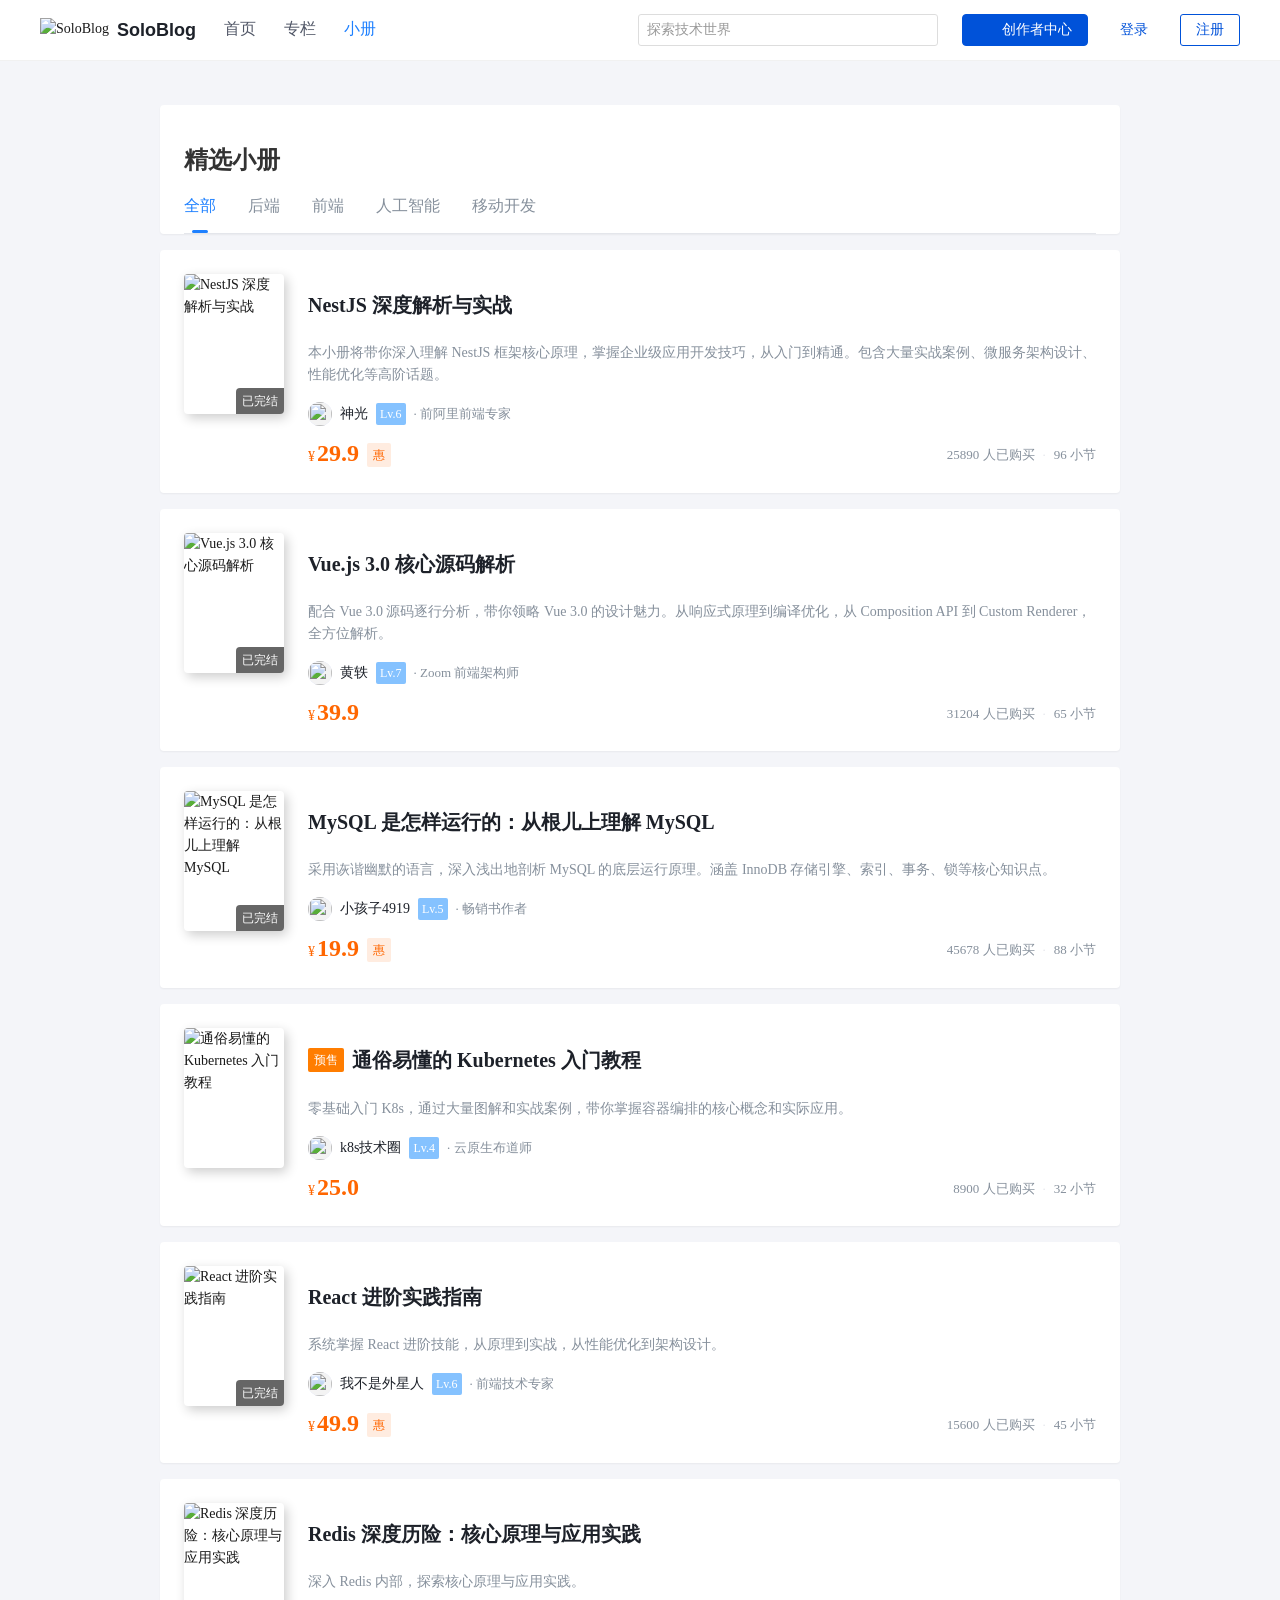
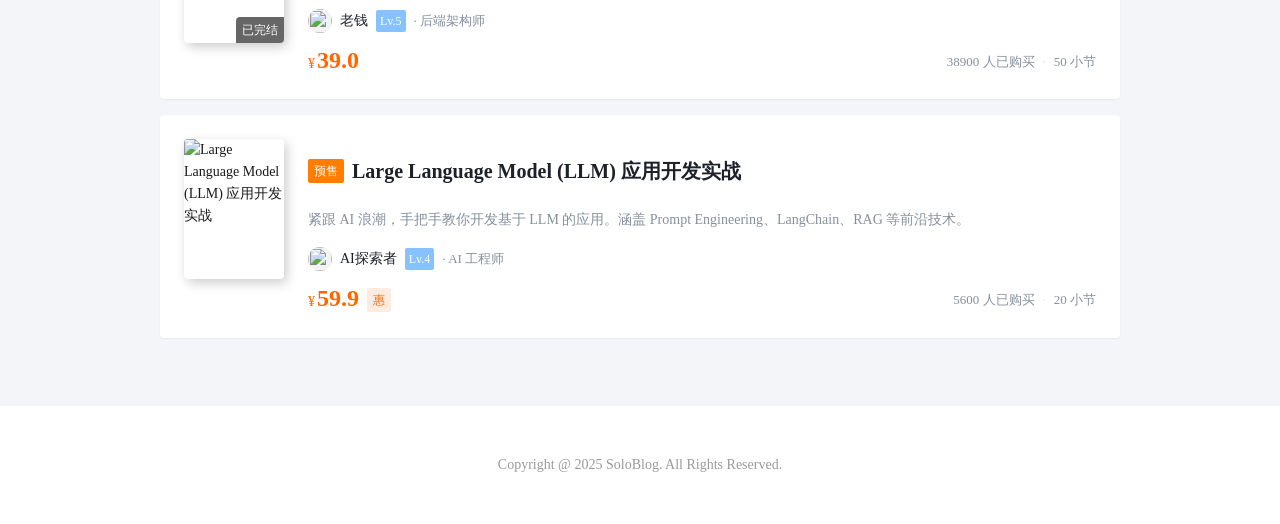
==== booklet/index.html @ ceb27c57 "Updates" ====
<!DOCTYPE html><html><head><meta charset="utf-8">
<meta name="viewport" content="width=device-width, initial-scale=1">
<style>:root{--bg-color-page:#f4f5f9;--bg-color-container:#fff;--text-color-primary:#1d2129;--text-color-secondary:#86909c;--brand-color:#1e80ff;--header-height:60px;--content-width:1200px}body{background-color:var(--bg-color-page);color:var(--text-color-primary);font-family:-apple-system,system-ui,Segoe UI,Roboto,Ubuntu,Cantarell,Noto Sans,sans-serif,BlinkMacSystemFont,Helvetica Neue,PingFang SC,Hiragino Sans GB,Microsoft YaHei,Arial;margin:0}a{color:inherit;text-decoration:none}.container{margin:0 auto;max-width:var(--content-width);padding:0 1rem}.main-container{margin-top:1.5rem}.t-layout{background:transparent!important}</style>
<style>@keyframes t-fade-in{0%{opacity:0}to{opacity:1}}@keyframes t-fade-out{0%{opacity:1}to{opacity:0}}@keyframes t-spin{0%{transform:rotate(0)}to{transform:rotate(1turn)}}.t-icon-loading{animation:t-spin 1s linear infinite}@keyframes t-zoom-out{0%{transform:scale(.2)}to{transform:scale(1)}}.t-loading{box-sizing:border-box;color:var(--td-text-color-primary);color:var(--td-brand-color);font:var(--td-font-body-medium);font-size:var(--td-comp-size-l);list-style:none;margin:0;padding:0;position:relative}.t-loading--lock{overflow:hidden}.t-loading.t-size-s{font-size:var(--td-comp-size-xxxs)}.t-loading.t-size-l{font-size:var(--td-comp-size-xxxl)}.t-loading__parent--relative{position:relative!important}.t-loading__fullscreen{height:100%;left:0;position:fixed;top:0;width:100%;z-index:3500}.t-loading--center{align-items:center;display:inline-flex;justify-content:center;vertical-align:middle}.t-loading__content{left:48%;position:absolute;top:20%}.t-loading--inherit-color{color:inherit}.t-loading__parent{position:relative}.t-loading__overlay{background-color:var(--td-mask-disabled)}.t-loading--full{height:100%;left:0;position:absolute;top:0;width:100%;z-index:3500}.t-loading--hidden{visibility:hidden}.t-loading--visible{visibility:visible}.t-loading__text{display:inline-block;font:var(--td-font-body-medium);margin-left:var(--td-comp-margin-xs);vertical-align:middle;width:auto}.t-loading__gradient{align-items:center;display:inline-flex;justify-content:center;vertical-align:middle}.t-loading__gradient-conic{background:conic-gradient(from 90deg at 50% 50%,#fff 0deg,currentcolor 1turn);border-radius:var(--td-radius-circle);height:100%;-webkit-mask:radial-gradient(transparent calc(50% - .5px),#fff 50%);mask:radial-gradient(transparent calc(50% - .5px),#fff 50%);width:100%}</style>
<style>.t-button{align-items:center;background-color:transparent;border:1px solid transparent;border-radius:var(--td-radius-default);box-sizing:border-box;color:var(--td-text-color-primary);cursor:pointer;display:inline-flex;font:var(--td-font-body-medium);font-size:var(--td-font-body-medium);justify-content:center;list-style:none;margin:0;outline:none;overflow:hidden;padding:0;position:relative;text-decoration:none;touch-action:manipulation;transition:all .2s linear;vertical-align:middle;white-space:nowrap;z-index:0}.t-button .t-button__text,.t-button .t-icon{display:inline-flex;position:relative;z-index:1}.t-button .t-icon,.t-button .t-loading{font-size:var(--td-font-size-body-large)}.t-button .t-icon+.t-button__text:not(:empty),.t-button .t-loading+.t-button__text:not(:empty){margin-left:8px}.t-button .t-button__suffix:not(:empty){display:inline-flex;margin-left:8px}.t-button--variant-base{background-color:var(--td-bg-color-component);border-color:var(--td-bg-color-component);color:var(--td-text-color-anti);color:var(--td-text-color-primary);font:var(--td-font-body-medium);height:var(--td-comp-size-m);padding-left:calc(var(--td-comp-paddingLR-l) - 1px);padding-right:calc(var(--td-comp-paddingLR-l) - 1px)}.t-button--variant-base .t-icon,.t-button--variant-base .t-loading{font-size:var(--td-font-size-body-large)}.t-button--variant-base:focus-visible,.t-button--variant-base:hover{background-color:var(--td-bg-color-component-hover)}.t-button--variant-base.t-is-disabled,.t-button--variant-base.t-is-loading{background-color:var(--td-bg-color-component-disabled)}.t-button--variant-base:focus-visible,.t-button--variant-base:hover{border-color:var(--td-bg-color-component-hover)}.t-button--variant-base.t-is-disabled,.t-button--variant-base.t-is-loading{border-color:var(--td-bg-color-component-disabled)}.t-button--variant-base:focus-visible,.t-button--variant-base:hover{color:var(--td-text-color-primary)}.t-button--variant-base.t-is-disabled,.t-button--variant-base.t-is-loading{color:var(--td-text-color-disabled)}.t-button--variant-base.t-button--theme-primary{background-color:var(--td-brand-color);border-color:var(--td-brand-color);color:var(--td-text-color-anti)}.t-button--variant-base.t-button--theme-primary:focus-visible,.t-button--variant-base.t-button--theme-primary:hover{background-color:var(--td-brand-color-hover)}.t-button--variant-base.t-button--theme-primary.t-is-disabled,.t-button--variant-base.t-button--theme-primary.t-is-loading{background-color:var(--td-brand-color-disabled)}.t-button--variant-base.t-button--theme-primary:focus-visible,.t-button--variant-base.t-button--theme-primary:hover{border-color:var(--td-brand-color-hover)}.t-button--variant-base.t-button--theme-primary.t-is-disabled,.t-button--variant-base.t-button--theme-primary.t-is-loading{border-color:var(--td-brand-color-disabled)}.t-button--variant-base.t-button--theme-success{background-color:var(--td-success-color);border-color:var(--td-success-color);color:var(--td-text-color-anti)}.t-button--variant-base.t-button--theme-success:focus-visible,.t-button--variant-base.t-button--theme-success:hover{background-color:var(--td-success-color-hover)}.t-button--variant-base.t-button--theme-success.t-is-disabled,.t-button--variant-base.t-button--theme-success.t-is-loading{background-color:var(--td-success-color-disabled)}.t-button--variant-base.t-button--theme-success:focus-visible,.t-button--variant-base.t-button--theme-success:hover{border-color:var(--td-success-color-hover)}.t-button--variant-base.t-button--theme-success.t-is-disabled,.t-button--variant-base.t-button--theme-success.t-is-loading{border-color:var(--td-success-color-disabled)}.t-button--variant-base.t-button--theme-warning{background-color:var(--td-warning-color);border-color:var(--td-warning-color);color:var(--td-text-color-anti)}.t-button--variant-base.t-button--theme-warning:focus-visible,.t-button--variant-base.t-button--theme-warning:hover{background-color:var(--td-warning-color-hover)}.t-button--variant-base.t-button--theme-warning.t-is-disabled,.t-button--variant-base.t-button--theme-warning.t-is-loading{background-color:var(--td-warning-color-disabled)}.t-button--variant-base.t-button--theme-warning:focus-visible,.t-button--variant-base.t-button--theme-warning:hover{border-color:var(--td-warning-color-hover)}.t-button--variant-base.t-button--theme-warning.t-is-disabled,.t-button--variant-base.t-button--theme-warning.t-is-loading{border-color:var(--td-warning-color-disabled)}.t-button--variant-base.t-button--theme-danger{background-color:var(--td-error-color);border-color:var(--td-error-color);color:var(--td-text-color-anti)}.t-button--variant-base.t-button--theme-danger:focus-visible,.t-button--variant-base.t-button--theme-danger:hover{background-color:var(--td-error-color-hover)}.t-button--variant-base.t-button--theme-danger.t-is-disabled,.t-button--variant-base.t-button--theme-danger.t-is-loading{background-color:var(--td-error-color-disabled)}.t-button--variant-base.t-button--theme-danger:focus-visible,.t-button--variant-base.t-button--theme-danger:hover{border-color:var(--td-error-color-hover)}.t-button--variant-base.t-button--theme-danger.t-is-disabled,.t-button--variant-base.t-button--theme-danger.t-is-loading{border-color:var(--td-error-color-disabled)}.t-button--variant-base.t-button--ghost{background-color:transparent;border-color:var(--td-text-color-anti);color:var(--td-text-color-anti)}.t-button--variant-base.t-button--ghost:focus-visible,.t-button--variant-base.t-button--ghost:hover{background-color:transparent}.t-button--variant-base.t-button--ghost.t-is-loading,.t-button--variant-base.t-button--ghost:active{background-color:transparent}.t-button--variant-base.t-button--ghost.t-is-disabled{background-color:#ffffff38}.t-button--variant-base.t-button--ghost:focus-visible,.t-button--variant-base.t-button--ghost:hover{color:var(--td-brand-color-hover)}.t-button--variant-base.t-button--ghost:active{color:var(--td-brand-color-active)}.t-button--variant-base.t-button--ghost.t-is-loading{color:var(--td-text-color-anti)}.t-button--variant-base.t-button--ghost.t-is-disabled{color:#ffffff38}.t-button--variant-base.t-button--ghost:focus-visible,.t-button--variant-base.t-button--ghost:hover{border-color:var(--td-brand-color-hover)}.t-button--variant-base.t-button--ghost:active{border-color:var(--td-brand-color-active)}.t-button--variant-base.t-button--ghost.t-is-loading{border-color:var(--td-text-color-anti)}.t-button--variant-base.t-button--ghost.t-is-disabled{background-color:transparent;border-color:#ffffff38}.t-button--variant-base.t-button--ghost.t-button--theme-primary{border-color:var(--td-brand-color);color:var(--td-brand-color)}.t-button--variant-base.t-button--ghost.t-button--theme-primary:focus-visible,.t-button--variant-base.t-button--ghost.t-button--theme-primary:hover{color:var(--td-brand-color-hover)}.t-button--variant-base.t-button--ghost.t-button--theme-primary:active{color:var(--td-brand-color-active)}.t-button--variant-base.t-button--ghost.t-button--theme-primary.t-is-loading{color:var(--td-brand-color)}.t-button--variant-base.t-button--ghost.t-button--theme-primary.t-is-disabled{color:#ffffff38}.t-button--variant-base.t-button--ghost.t-button--theme-primary:focus-visible,.t-button--variant-base.t-button--ghost.t-button--theme-primary:hover{border-color:var(--td-brand-color-hover)}.t-button--variant-base.t-button--ghost.t-button--theme-primary:active{border-color:var(--td-brand-color-active)}.t-button--variant-base.t-button--ghost.t-button--theme-primary.t-is-loading{border-color:var(--td-brand-color)}.t-button--variant-base.t-button--ghost.t-button--theme-primary.t-is-disabled{background-color:transparent;border-color:#ffffff38}.t-button--variant-base.t-button--ghost.t-button--theme-success{border-color:var(--td-success-color);color:var(--td-success-color)}.t-button--variant-base.t-button--ghost.t-button--theme-success:focus-visible,.t-button--variant-base.t-button--ghost.t-button--theme-success:hover{color:var(--td-success-color-hover)}.t-button--variant-base.t-button--ghost.t-button--theme-success:active{color:var(--td-success-color-active)}.t-button--variant-base.t-button--ghost.t-button--theme-success.t-is-loading{color:var(--td-success-color)}.t-button--variant-base.t-button--ghost.t-button--theme-success.t-is-disabled{color:#ffffff38}.t-button--variant-base.t-button--ghost.t-button--theme-success:focus-visible,.t-button--variant-base.t-button--ghost.t-button--theme-success:hover{border-color:var(--td-success-color-hover)}.t-button--variant-base.t-button--ghost.t-button--theme-success:active{border-color:var(--td-success-color-active)}.t-button--variant-base.t-button--ghost.t-button--theme-success.t-is-loading{border-color:var(--td-success-color)}.t-button--variant-base.t-button--ghost.t-button--theme-success.t-is-disabled{background-color:transparent;border-color:#ffffff38}.t-button--variant-base.t-button--ghost.t-button--theme-warning{border-color:var(--td-warning-color);color:var(--td-warning-color)}.t-button--variant-base.t-button--ghost.t-button--theme-warning:focus-visible,.t-button--variant-base.t-button--ghost.t-button--theme-warning:hover{color:var(--td-warning-color-hover)}.t-button--variant-base.t-button--ghost.t-button--theme-warning:active{color:var(--td-warning-color-active)}.t-button--variant-base.t-button--ghost.t-button--theme-warning.t-is-loading{color:var(--td-warning-color)}.t-button--variant-base.t-button--ghost.t-button--theme-warning.t-is-disabled{color:#ffffff38}.t-button--variant-base.t-button--ghost.t-button--theme-warning:focus-visible,.t-button--variant-base.t-button--ghost.t-button--theme-warning:hover{border-color:var(--td-warning-color-hover)}.t-button--variant-base.t-button--ghost.t-button--theme-warning:active{border-color:var(--td-warning-color-active)}.t-button--variant-base.t-button--ghost.t-button--theme-warning.t-is-loading{border-color:var(--td-warning-color)}.t-button--variant-base.t-button--ghost.t-button--theme-warning.t-is-disabled{background-color:transparent;border-color:#ffffff38}.t-button--variant-base.t-button--ghost.t-button--theme-danger{border-color:var(--td-error-color);color:var(--td-error-color)}.t-button--variant-base.t-button--ghost.t-button--theme-danger:focus-visible,.t-button--variant-base.t-button--ghost.t-button--theme-danger:hover{color:var(--td-error-color-hover)}.t-button--variant-base.t-button--ghost.t-button--theme-danger:active{color:var(--td-error-color-active)}.t-button--variant-base.t-button--ghost.t-button--theme-danger.t-is-loading{color:var(--td-error-color)}.t-button--variant-base.t-button--ghost.t-button--theme-danger.t-is-disabled{color:#ffffff38}.t-button--variant-base.t-button--ghost.t-button--theme-danger:focus-visible,.t-button--variant-base.t-button--ghost.t-button--theme-danger:hover{border-color:var(--td-error-color-hover)}.t-button--variant-base.t-button--ghost.t-button--theme-danger:active{border-color:var(--td-error-color-active)}.t-button--variant-base.t-button--ghost.t-button--theme-danger.t-is-loading{border-color:var(--td-error-color)}.t-button--variant-base.t-button--ghost.t-button--theme-danger.t-is-disabled{background-color:transparent;border-color:#ffffff38}.t-button--variant-base.t-is-loading:not(.t-button--variant-base.t-button--ghost).t-button--theme-default,.t-button--variant-outline{color:var(--td-text-color-primary)}.t-button--variant-outline{background-color:var(--td-bg-color-specialcomponent);border-color:var(--td-border-level-2-color);font:var(--td-font-body-medium);height:var(--td-comp-size-m);padding-left:calc(var(--td-comp-paddingLR-l) - 1px);padding-right:calc(var(--td-comp-paddingLR-l) - 1px)}.t-button--variant-outline .t-icon,.t-button--variant-outline .t-loading{font-size:var(--td-font-size-body-large)}.t-button--variant-outline:focus-visible,.t-button--variant-outline:hover{color:var(--td-brand-color-hover)}.t-button--variant-outline.t-is-disabled,.t-button--variant-outline.t-is-loading{color:var(--td-text-color-disabled)}.t-button--variant-outline:focus-visible,.t-button--variant-outline:hover{background-color:var(--td-bg-color-specialcomponent)}.t-button--variant-outline.t-is-disabled,.t-button--variant-outline.t-is-loading{background-color:var(--td-bg-color-component-disabled)}.t-button--variant-outline:focus-visible,.t-button--variant-outline:hover{border-color:var(--td-brand-color-hover)}.t-button--variant-outline.t-is-disabled,.t-button--variant-outline.t-is-loading{border-color:var(--td-border-level-2-color)}.t-button--variant-outline.t-button--theme-primary{border-color:var(--td-brand-color);color:var(--td-brand-color)}.t-button--variant-outline.t-button--theme-primary:focus-visible,.t-button--variant-outline.t-button--theme-primary:hover{color:var(--td-brand-color-hover)}.t-button--variant-outline.t-button--theme-primary.t-is-disabled,.t-button--variant-outline.t-button--theme-primary.t-is-loading{color:var(--td-brand-color-disabled)}.t-button--variant-outline.t-button--theme-primary:focus-visible,.t-button--variant-outline.t-button--theme-primary:hover{border-color:var(--td-brand-color-hover)}.t-button--variant-outline.t-button--theme-primary.t-is-disabled,.t-button--variant-outline.t-button--theme-primary.t-is-loading{border-color:var(--td-brand-color-disabled)}.t-button--variant-outline.t-button--theme-success{border-color:var(--td-success-color);color:var(--td-success-color)}.t-button--variant-outline.t-button--theme-success:focus-visible,.t-button--variant-outline.t-button--theme-success:hover{color:var(--td-success-color-hover)}.t-button--variant-outline.t-button--theme-success.t-is-disabled,.t-button--variant-outline.t-button--theme-success.t-is-loading{color:var(--td-success-color-disabled)}.t-button--variant-outline.t-button--theme-success:focus-visible,.t-button--variant-outline.t-button--theme-success:hover{border-color:var(--td-success-color-hover)}.t-button--variant-outline.t-button--theme-success.t-is-disabled,.t-button--variant-outline.t-button--theme-success.t-is-loading{border-color:var(--td-success-color-disabled)}.t-button--variant-outline.t-button--theme-warning{border-color:var(--td-warning-color);color:var(--td-warning-color)}.t-button--variant-outline.t-button--theme-warning:focus-visible,.t-button--variant-outline.t-button--theme-warning:hover{color:var(--td-warning-color-hover)}.t-button--variant-outline.t-button--theme-warning.t-is-disabled,.t-button--variant-outline.t-button--theme-warning.t-is-loading{color:var(--td-warning-color-disabled)}.t-button--variant-outline.t-button--theme-warning:focus-visible,.t-button--variant-outline.t-button--theme-warning:hover{border-color:var(--td-warning-color-hover)}.t-button--variant-outline.t-button--theme-warning.t-is-disabled,.t-button--variant-outline.t-button--theme-warning.t-is-loading{border-color:var(--td-warning-color-disabled)}.t-button--variant-outline.t-button--theme-danger{border-color:var(--td-error-color);color:var(--td-error-color)}.t-button--variant-outline.t-button--theme-danger:focus-visible,.t-button--variant-outline.t-button--theme-danger:hover{color:var(--td-error-color-hover)}.t-button--variant-outline.t-button--theme-danger.t-is-disabled,.t-button--variant-outline.t-button--theme-danger.t-is-loading{color:var(--td-error-color-disabled)}.t-button--variant-outline.t-button--theme-danger:focus-visible,.t-button--variant-outline.t-button--theme-danger:hover{border-color:var(--td-error-color-hover)}.t-button--variant-outline.t-button--theme-danger.t-is-disabled,.t-button--variant-outline.t-button--theme-danger.t-is-loading{border-color:var(--td-error-color-disabled)}.t-button--variant-outline.t-button--ghost{background-color:transparent;border-color:var(--td-text-color-anti);color:var(--td-text-color-anti)}.t-button--variant-outline.t-button--ghost:focus-visible,.t-button--variant-outline.t-button--ghost:hover{background-color:transparent}.t-button--variant-outline.t-button--ghost.t-is-loading,.t-button--variant-outline.t-button--ghost:active{background-color:transparent}.t-button--variant-outline.t-button--ghost.t-is-disabled{background-color:#ffffff38}.t-button--variant-outline.t-button--ghost:focus-visible,.t-button--variant-outline.t-button--ghost:hover{color:var(--td-brand-color-hover)}.t-button--variant-outline.t-button--ghost:active{color:var(--td-brand-color-active)}.t-button--variant-outline.t-button--ghost.t-is-loading{color:var(--td-text-color-anti)}.t-button--variant-outline.t-button--ghost.t-is-disabled{color:#ffffff38}.t-button--variant-outline.t-button--ghost:focus-visible,.t-button--variant-outline.t-button--ghost:hover{border-color:var(--td-brand-color-hover)}.t-button--variant-outline.t-button--ghost:active{border-color:var(--td-brand-color-active)}.t-button--variant-outline.t-button--ghost.t-is-loading{border-color:var(--td-text-color-anti)}.t-button--variant-outline.t-button--ghost.t-is-disabled{background-color:transparent;border-color:#ffffff38}.t-button--variant-outline.t-button--ghost.t-button--theme-primary{border-color:var(--td-brand-color);color:var(--td-brand-color)}.t-button--variant-outline.t-button--ghost.t-button--theme-primary:focus-visible,.t-button--variant-outline.t-button--ghost.t-button--theme-primary:hover{color:var(--td-brand-color-hover)}.t-button--variant-outline.t-button--ghost.t-button--theme-primary:active{color:var(--td-brand-color-active)}.t-button--variant-outline.t-button--ghost.t-button--theme-primary.t-is-loading{color:var(--td-brand-color)}.t-button--variant-outline.t-button--ghost.t-button--theme-primary.t-is-disabled{color:#ffffff38}.t-button--variant-outline.t-button--ghost.t-button--theme-primary:focus-visible,.t-button--variant-outline.t-button--ghost.t-button--theme-primary:hover{border-color:var(--td-brand-color-hover)}.t-button--variant-outline.t-button--ghost.t-button--theme-primary:active{border-color:var(--td-brand-color-active)}.t-button--variant-outline.t-button--ghost.t-button--theme-primary.t-is-loading{border-color:var(--td-brand-color)}.t-button--variant-outline.t-button--ghost.t-button--theme-primary.t-is-disabled{background-color:transparent;border-color:#ffffff38}.t-button--variant-outline.t-button--ghost.t-button--theme-success{border-color:var(--td-success-color);color:var(--td-success-color)}.t-button--variant-outline.t-button--ghost.t-button--theme-success:focus-visible,.t-button--variant-outline.t-button--ghost.t-button--theme-success:hover{color:var(--td-success-color-hover)}.t-button--variant-outline.t-button--ghost.t-button--theme-success:active{color:var(--td-success-color-active)}.t-button--variant-outline.t-button--ghost.t-button--theme-success.t-is-loading{color:var(--td-success-color)}.t-button--variant-outline.t-button--ghost.t-button--theme-success.t-is-disabled{color:#ffffff38}.t-button--variant-outline.t-button--ghost.t-button--theme-success:focus-visible,.t-button--variant-outline.t-button--ghost.t-button--theme-success:hover{border-color:var(--td-success-color-hover)}.t-button--variant-outline.t-button--ghost.t-button--theme-success:active{border-color:var(--td-success-color-active)}.t-button--variant-outline.t-button--ghost.t-button--theme-success.t-is-loading{border-color:var(--td-success-color)}.t-button--variant-outline.t-button--ghost.t-button--theme-success.t-is-disabled{background-color:transparent;border-color:#ffffff38}.t-button--variant-outline.t-button--ghost.t-button--theme-warning{border-color:var(--td-warning-color);color:var(--td-warning-color)}.t-button--variant-outline.t-button--ghost.t-button--theme-warning:focus-visible,.t-button--variant-outline.t-button--ghost.t-button--theme-warning:hover{color:var(--td-warning-color-hover)}.t-button--variant-outline.t-button--ghost.t-button--theme-warning:active{color:var(--td-warning-color-active)}.t-button--variant-outline.t-button--ghost.t-button--theme-warning.t-is-loading{color:var(--td-warning-color)}.t-button--variant-outline.t-button--ghost.t-button--theme-warning.t-is-disabled{color:#ffffff38}.t-button--variant-outline.t-button--ghost.t-button--theme-warning:focus-visible,.t-button--variant-outline.t-button--ghost.t-button--theme-warning:hover{border-color:var(--td-warning-color-hover)}.t-button--variant-outline.t-button--ghost.t-button--theme-warning:active{border-color:var(--td-warning-color-active)}.t-button--variant-outline.t-button--ghost.t-button--theme-warning.t-is-loading{border-color:var(--td-warning-color)}.t-button--variant-outline.t-button--ghost.t-button--theme-warning.t-is-disabled{background-color:transparent;border-color:#ffffff38}.t-button--variant-outline.t-button--ghost.t-button--theme-danger{border-color:var(--td-error-color);color:var(--td-error-color)}.t-button--variant-outline.t-button--ghost.t-button--theme-danger:focus-visible,.t-button--variant-outline.t-button--ghost.t-button--theme-danger:hover{color:var(--td-error-color-hover)}.t-button--variant-outline.t-button--ghost.t-button--theme-danger:active{color:var(--td-error-color-active)}.t-button--variant-outline.t-button--ghost.t-button--theme-danger.t-is-loading{color:var(--td-error-color)}.t-button--variant-outline.t-button--ghost.t-button--theme-danger.t-is-disabled{color:#ffffff38}.t-button--variant-outline.t-button--ghost.t-button--theme-danger:focus-visible,.t-button--variant-outline.t-button--ghost.t-button--theme-danger:hover{border-color:var(--td-error-color-hover)}.t-button--variant-outline.t-button--ghost.t-button--theme-danger:active{border-color:var(--td-error-color-active)}.t-button--variant-outline.t-button--ghost.t-button--theme-danger.t-is-loading{border-color:var(--td-error-color)}.t-button--variant-outline.t-button--ghost.t-button--theme-danger.t-is-disabled{background-color:transparent;border-color:#ffffff38}.t-button--variant-outline.t-is-loading:not(.t-button--variant-outline.t-button--ghost){color:var(--td-text-color-primary)}.t-button--variant-outline.t-is-loading:not(.t-button--variant-outline.t-button--ghost).t-button--theme-primary{background-color:transparent;color:var(--td-brand-color)}.t-button--variant-outline.t-is-loading:not(.t-button--variant-outline.t-button--ghost).t-button--theme-success{background-color:transparent;color:var(--td-success-color)}.t-button--variant-outline.t-is-loading:not(.t-button--variant-outline.t-button--ghost).t-button--theme-warning{background-color:transparent;color:var(--td-warning-color)}.t-button--variant-outline.t-is-loading:not(.t-button--variant-outline.t-button--ghost).t-button--theme-danger{background-color:transparent;color:var(--td-error-color)}.t-button--variant-dashed{background-color:var(--td-bg-color-specialcomponent);border-color:var(--td-border-level-2-color);border-style:dashed;color:var(--td-text-color-primary);font:var(--td-font-body-medium);height:var(--td-comp-size-m);padding-left:calc(var(--td-comp-paddingLR-l) - 1px);padding-right:calc(var(--td-comp-paddingLR-l) - 1px)}.t-button--variant-dashed .t-icon,.t-button--variant-dashed .t-loading{font-size:var(--td-font-size-body-large)}.t-button--variant-dashed:focus-visible,.t-button--variant-dashed:hover{color:var(--td-brand-color-hover)}.t-button--variant-dashed.t-is-disabled,.t-button--variant-dashed.t-is-loading{color:var(--td-text-color-disabled)}.t-button--variant-dashed:focus-visible,.t-button--variant-dashed:hover{background-color:var(--td-bg-color-specialcomponent)}.t-button--variant-dashed.t-is-disabled,.t-button--variant-dashed.t-is-loading{background-color:var(--td-bg-color-component-disabled)}.t-button--variant-dashed:focus-visible,.t-button--variant-dashed:hover{border-color:var(--td-brand-color-hover)}.t-button--variant-dashed.t-is-disabled,.t-button--variant-dashed.t-is-loading{border-color:var(--td-border-level-2-color)}.t-button--variant-dashed.t-button--theme-primary{border-color:var(--td-brand-color);color:var(--td-brand-color)}.t-button--variant-dashed.t-button--theme-primary:focus-visible,.t-button--variant-dashed.t-button--theme-primary:hover{color:var(--td-brand-color-hover)}.t-button--variant-dashed.t-button--theme-primary.t-is-disabled,.t-button--variant-dashed.t-button--theme-primary.t-is-loading{color:var(--td-brand-color-disabled)}.t-button--variant-dashed.t-button--theme-primary:focus-visible,.t-button--variant-dashed.t-button--theme-primary:hover{border-color:var(--td-brand-color-hover)}.t-button--variant-dashed.t-button--theme-primary.t-is-disabled,.t-button--variant-dashed.t-button--theme-primary.t-is-loading{border-color:var(--td-brand-color-disabled)}.t-button--variant-dashed.t-button--theme-success{border-color:var(--td-success-color);color:var(--td-success-color)}.t-button--variant-dashed.t-button--theme-success:focus-visible,.t-button--variant-dashed.t-button--theme-success:hover{color:var(--td-success-color-hover)}.t-button--variant-dashed.t-button--theme-success.t-is-disabled,.t-button--variant-dashed.t-button--theme-success.t-is-loading{color:var(--td-success-color-disabled)}.t-button--variant-dashed.t-button--theme-success:focus-visible,.t-button--variant-dashed.t-button--theme-success:hover{border-color:var(--td-success-color-hover)}.t-button--variant-dashed.t-button--theme-success.t-is-disabled,.t-button--variant-dashed.t-button--theme-success.t-is-loading{border-color:var(--td-success-color-disabled)}.t-button--variant-dashed.t-button--theme-warning{border-color:var(--td-warning-color);color:var(--td-warning-color)}.t-button--variant-dashed.t-button--theme-warning:focus-visible,.t-button--variant-dashed.t-button--theme-warning:hover{color:var(--td-warning-color-hover)}.t-button--variant-dashed.t-button--theme-warning.t-is-disabled,.t-button--variant-dashed.t-button--theme-warning.t-is-loading{color:var(--td-warning-color-disabled)}.t-button--variant-dashed.t-button--theme-warning:focus-visible,.t-button--variant-dashed.t-button--theme-warning:hover{border-color:var(--td-warning-color-hover)}.t-button--variant-dashed.t-button--theme-warning.t-is-disabled,.t-button--variant-dashed.t-button--theme-warning.t-is-loading{border-color:var(--td-warning-color-disabled)}.t-button--variant-dashed.t-button--theme-danger{border-color:var(--td-error-color);color:var(--td-error-color)}.t-button--variant-dashed.t-button--theme-danger:focus-visible,.t-button--variant-dashed.t-button--theme-danger:hover{color:var(--td-error-color-hover)}.t-button--variant-dashed.t-button--theme-danger.t-is-disabled,.t-button--variant-dashed.t-button--theme-danger.t-is-loading{color:var(--td-error-color-disabled)}.t-button--variant-dashed.t-button--theme-danger:focus-visible,.t-button--variant-dashed.t-button--theme-danger:hover{border-color:var(--td-error-color-hover)}.t-button--variant-dashed.t-button--theme-danger.t-is-disabled,.t-button--variant-dashed.t-button--theme-danger.t-is-loading{border-color:var(--td-error-color-disabled)}.t-button--variant-dashed.t-button--ghost{background-color:transparent;border-color:var(--td-text-color-anti);color:var(--td-text-color-anti)}.t-button--variant-dashed.t-button--ghost:focus-visible,.t-button--variant-dashed.t-button--ghost:hover{background-color:transparent}.t-button--variant-dashed.t-button--ghost.t-is-loading,.t-button--variant-dashed.t-button--ghost:active{background-color:transparent}.t-button--variant-dashed.t-button--ghost.t-is-disabled{background-color:#ffffff38}.t-button--variant-dashed.t-button--ghost:focus-visible,.t-button--variant-dashed.t-button--ghost:hover{color:var(--td-brand-color-hover)}.t-button--variant-dashed.t-button--ghost:active{color:var(--td-brand-color-active)}.t-button--variant-dashed.t-button--ghost.t-is-loading{color:var(--td-text-color-anti)}.t-button--variant-dashed.t-button--ghost.t-is-disabled{color:#ffffff38}.t-button--variant-dashed.t-button--ghost:focus-visible,.t-button--variant-dashed.t-button--ghost:hover{border-color:var(--td-brand-color-hover)}.t-button--variant-dashed.t-button--ghost:active{border-color:var(--td-brand-color-active)}.t-button--variant-dashed.t-button--ghost.t-is-loading{border-color:var(--td-text-color-anti)}.t-button--variant-dashed.t-button--ghost.t-is-disabled{background-color:transparent;border-color:#ffffff38}.t-button--variant-dashed.t-button--ghost.t-button--theme-primary{border-color:var(--td-brand-color);color:var(--td-brand-color)}.t-button--variant-dashed.t-button--ghost.t-button--theme-primary:focus-visible,.t-button--variant-dashed.t-button--ghost.t-button--theme-primary:hover{color:var(--td-brand-color-hover)}.t-button--variant-dashed.t-button--ghost.t-button--theme-primary:active{color:var(--td-brand-color-active)}.t-button--variant-dashed.t-button--ghost.t-button--theme-primary.t-is-loading{color:var(--td-brand-color)}.t-button--variant-dashed.t-button--ghost.t-button--theme-primary.t-is-disabled{color:#ffffff38}.t-button--variant-dashed.t-button--ghost.t-button--theme-primary:focus-visible,.t-button--variant-dashed.t-button--ghost.t-button--theme-primary:hover{border-color:var(--td-brand-color-hover)}.t-button--variant-dashed.t-button--ghost.t-button--theme-primary:active{border-color:var(--td-brand-color-active)}.t-button--variant-dashed.t-button--ghost.t-button--theme-primary.t-is-loading{border-color:var(--td-brand-color)}.t-button--variant-dashed.t-button--ghost.t-button--theme-primary.t-is-disabled{background-color:transparent;border-color:#ffffff38}.t-button--variant-dashed.t-button--ghost.t-button--theme-success{border-color:var(--td-success-color);color:var(--td-success-color)}.t-button--variant-dashed.t-button--ghost.t-button--theme-success:focus-visible,.t-button--variant-dashed.t-button--ghost.t-button--theme-success:hover{color:var(--td-success-color-hover)}.t-button--variant-dashed.t-button--ghost.t-button--theme-success:active{color:var(--td-success-color-active)}.t-button--variant-dashed.t-button--ghost.t-button--theme-success.t-is-loading{color:var(--td-success-color)}.t-button--variant-dashed.t-button--ghost.t-button--theme-success.t-is-disabled{color:#ffffff38}.t-button--variant-dashed.t-button--ghost.t-button--theme-success:focus-visible,.t-button--variant-dashed.t-button--ghost.t-button--theme-success:hover{border-color:var(--td-success-color-hover)}.t-button--variant-dashed.t-button--ghost.t-button--theme-success:active{border-color:var(--td-success-color-active)}.t-button--variant-dashed.t-button--ghost.t-button--theme-success.t-is-loading{border-color:var(--td-success-color)}.t-button--variant-dashed.t-button--ghost.t-button--theme-success.t-is-disabled{background-color:transparent;border-color:#ffffff38}.t-button--variant-dashed.t-button--ghost.t-button--theme-warning{border-color:var(--td-warning-color);color:var(--td-warning-color)}.t-button--variant-dashed.t-button--ghost.t-button--theme-warning:focus-visible,.t-button--variant-dashed.t-button--ghost.t-button--theme-warning:hover{color:var(--td-warning-color-hover)}.t-button--variant-dashed.t-button--ghost.t-button--theme-warning:active{color:var(--td-warning-color-active)}.t-button--variant-dashed.t-button--ghost.t-button--theme-warning.t-is-loading{color:var(--td-warning-color)}.t-button--variant-dashed.t-button--ghost.t-button--theme-warning.t-is-disabled{color:#ffffff38}.t-button--variant-dashed.t-button--ghost.t-button--theme-warning:focus-visible,.t-button--variant-dashed.t-button--ghost.t-button--theme-warning:hover{border-color:var(--td-warning-color-hover)}.t-button--variant-dashed.t-button--ghost.t-button--theme-warning:active{border-color:var(--td-warning-color-active)}.t-button--variant-dashed.t-button--ghost.t-button--theme-warning.t-is-loading{border-color:var(--td-warning-color)}.t-button--variant-dashed.t-button--ghost.t-button--theme-warning.t-is-disabled{background-color:transparent;border-color:#ffffff38}.t-button--variant-dashed.t-button--ghost.t-button--theme-danger{border-color:var(--td-error-color);color:var(--td-error-color)}.t-button--variant-dashed.t-button--ghost.t-button--theme-danger:focus-visible,.t-button--variant-dashed.t-button--ghost.t-button--theme-danger:hover{color:var(--td-error-color-hover)}.t-button--variant-dashed.t-button--ghost.t-button--theme-danger:active{color:var(--td-error-color-active)}.t-button--variant-dashed.t-button--ghost.t-button--theme-danger.t-is-loading{color:var(--td-error-color)}.t-button--variant-dashed.t-button--ghost.t-button--theme-danger.t-is-disabled{color:#ffffff38}.t-button--variant-dashed.t-button--ghost.t-button--theme-danger:focus-visible,.t-button--variant-dashed.t-button--ghost.t-button--theme-danger:hover{border-color:var(--td-error-color-hover)}.t-button--variant-dashed.t-button--ghost.t-button--theme-danger:active{border-color:var(--td-error-color-active)}.t-button--variant-dashed.t-button--ghost.t-button--theme-danger.t-is-loading{border-color:var(--td-error-color)}.t-button--variant-dashed.t-button--ghost.t-button--theme-danger.t-is-disabled{background-color:transparent;border-color:#ffffff38}.t-button--variant-dashed.t-is-loading:not(.t-button--variant-dashed.t-button--ghost){color:var(--td-text-color-primary)}.t-button--variant-dashed.t-is-loading:not(.t-button--variant-dashed.t-button--ghost).t-button--theme-primary{background-color:transparent;color:var(--td-brand-color)}.t-button--variant-dashed.t-is-loading:not(.t-button--variant-dashed.t-button--ghost).t-button--theme-success{background-color:transparent;color:var(--td-success-color)}.t-button--variant-dashed.t-is-loading:not(.t-button--variant-dashed.t-button--ghost).t-button--theme-warning{background-color:transparent;color:var(--td-warning-color)}.t-button--variant-dashed.t-is-loading:not(.t-button--variant-dashed.t-button--ghost).t-button--theme-danger{background-color:transparent;color:var(--td-error-color)}.t-button--variant-text{background-color:transparent;border-color:transparent;color:var(--td-text-color-primary);font:var(--td-font-body-medium);height:var(--td-comp-size-m);padding-left:calc(var(--td-comp-paddingLR-l) - 1px);padding-right:calc(var(--td-comp-paddingLR-l) - 1px)}.t-button--variant-text .t-icon,.t-button--variant-text .t-loading{font-size:var(--td-font-size-body-large)}.t-button--variant-text:focus-visible,.t-button--variant-text:hover{color:var(--td-text-color-primary)}.t-button--variant-text.t-is-disabled,.t-button--variant-text.t-is-loading{color:var(--td-text-color-disabled)}.t-button--variant-text:focus-visible,.t-button--variant-text:hover{background-color:var(--td-bg-color-container-hover)}.t-button--variant-text.t-is-disabled,.t-button--variant-text.t-is-loading{background-color:transparent}.t-button--variant-text:focus-visible,.t-button--variant-text:hover{border-color:var(--td-bg-color-container-hover)}.t-button--variant-text.t-is-disabled,.t-button--variant-text.t-is-loading{border-color:transparent}.t-button--variant-text.t-button--theme-primary{color:var(--td-brand-color)}.t-button--variant-text.t-button--theme-primary:focus-visible,.t-button--variant-text.t-button--theme-primary:hover{color:var(--td-brand-color-hover)}.t-button--variant-text.t-button--theme-primary.t-is-disabled,.t-button--variant-text.t-button--theme-primary.t-is-loading{color:var(--td-brand-color-disabled)}.t-button--variant-text.t-button--theme-success{color:var(--td-success-color)}.t-button--variant-text.t-button--theme-success:focus-visible,.t-button--variant-text.t-button--theme-success:hover{color:var(--td-success-color-hover)}.t-button--variant-text.t-button--theme-success.t-is-disabled,.t-button--variant-text.t-button--theme-success.t-is-loading{color:var(--td-success-color-disabled)}.t-button--variant-text.t-button--theme-warning{color:var(--td-warning-color)}.t-button--variant-text.t-button--theme-warning:focus-visible,.t-button--variant-text.t-button--theme-warning:hover{color:var(--td-warning-color-hover)}.t-button--variant-text.t-button--theme-warning.t-is-disabled,.t-button--variant-text.t-button--theme-warning.t-is-loading{color:var(--td-warning-color-disabled)}.t-button--variant-text.t-button--theme-danger{color:var(--td-error-color)}.t-button--variant-text.t-button--theme-danger:focus-visible,.t-button--variant-text.t-button--theme-danger:hover{color:var(--td-error-color-hover)}.t-button--variant-text.t-button--theme-danger.t-is-disabled,.t-button--variant-text.t-button--theme-danger.t-is-loading{color:var(--td-error-color-disabled)}.t-button--variant-text.t-button--ghost{background:none;color:var(--td-text-color-anti)}.t-button--variant-text.t-button--ghost:focus-visible,.t-button--variant-text.t-button--ghost:hover{color:var(--td-brand-color-hover)}.t-button--variant-text.t-button--ghost:active{color:var(--td-brand-color-active)}.t-button--variant-text.t-button--ghost.t-is-loading{color:var(--td-text-color-anti)}.t-button--variant-text.t-button--ghost.t-is-disabled{background-color:transparent;color:#ffffff38}.t-button--variant-text.t-button--ghost.t-button--theme-primary{color:var(--td-brand-color)}.t-button--variant-text.t-button--ghost.t-button--theme-primary:focus-visible,.t-button--variant-text.t-button--ghost.t-button--theme-primary:hover{color:var(--td-brand-color-hover)}.t-button--variant-text.t-button--ghost.t-button--theme-primary:active{color:var(--td-brand-color-active)}.t-button--variant-text.t-button--ghost.t-button--theme-primary.t-is-loading{color:var(--td-brand-color)}.t-button--variant-text.t-button--ghost.t-button--theme-primary.t-is-disabled{background-color:transparent;color:#ffffff38}.t-button--variant-text.t-button--ghost.t-button--theme-success{color:var(--td-success-color)}.t-button--variant-text.t-button--ghost.t-button--theme-success:focus-visible,.t-button--variant-text.t-button--ghost.t-button--theme-success:hover{color:var(--td-success-color-hover)}.t-button--variant-text.t-button--ghost.t-button--theme-success:active{color:var(--td-success-color-active)}.t-button--variant-text.t-button--ghost.t-button--theme-success.t-is-loading{color:var(--td-success-color)}.t-button--variant-text.t-button--ghost.t-button--theme-success.t-is-disabled{background-color:transparent;color:#ffffff38}.t-button--variant-text.t-button--ghost.t-button--theme-warning{color:var(--td-warning-color)}.t-button--variant-text.t-button--ghost.t-button--theme-warning:focus-visible,.t-button--variant-text.t-button--ghost.t-button--theme-warning:hover{color:var(--td-warning-color-hover)}.t-button--variant-text.t-button--ghost.t-button--theme-warning:active{color:var(--td-warning-color-active)}.t-button--variant-text.t-button--ghost.t-button--theme-warning.t-is-loading{color:var(--td-warning-color)}.t-button--variant-text.t-button--ghost.t-button--theme-warning.t-is-disabled{background-color:transparent;color:#ffffff38}.t-button--variant-text.t-button--ghost.t-button--theme-danger{color:var(--td-error-color)}.t-button--variant-text.t-button--ghost.t-button--theme-danger:focus-visible,.t-button--variant-text.t-button--ghost.t-button--theme-danger:hover{color:var(--td-error-color-hover)}.t-button--variant-text.t-button--ghost.t-button--theme-danger:active{color:var(--td-error-color-active)}.t-button--variant-text.t-button--ghost.t-button--theme-danger.t-is-loading{color:var(--td-error-color)}.t-button--variant-text.t-button--ghost.t-button--theme-danger.t-is-disabled{background-color:transparent;color:#ffffff38}.t-button--variant-text.t-is-loading:not(.t-button--variant-text.t-button--ghost){color:var(--td-text-color-primary)}.t-button--variant-text.t-is-loading:not(.t-button--variant-text.t-button--ghost).t-button--theme-primary{color:var(--td-brand-color)}.t-button--variant-text.t-is-loading:not(.t-button--variant-text.t-button--ghost).t-button--theme-success{color:var(--td-success-color)}.t-button--variant-text.t-is-loading:not(.t-button--variant-text.t-button--ghost).t-button--theme-warning{color:var(--td-warning-color)}.t-button--variant-text.t-is-loading:not(.t-button--variant-text.t-button--ghost).t-button--theme-danger{color:var(--td-error-color)}.t-button.t-is-disabled,.t-button.t-is-loading{cursor:not-allowed}.t-button.t-size-s{font:var(--td-font-body-small);height:var(--td-comp-size-xs);padding-left:calc(var(--td-comp-paddingLR-s) - 1px);padding-right:calc(var(--td-comp-paddingLR-s) - 1px)}.t-button.t-size-s .t-icon,.t-button.t-size-s .t-loading{font-size:var(--td-font-size-body-medium)}.t-button.t-size-l{font:var(--td-font-body-large);height:var(--td-comp-size-xl);padding-left:calc(var(--td-comp-paddingLR-xl) - 1px);padding-right:calc(var(--td-comp-paddingLR-xl) - 1px)}.t-button.t-size-l .t-icon,.t-button.t-size-l .t-loading{font-size:var(--td-font-size-title-large)}.t-button--shape-square{padding:0;width:var(--td-comp-size-m)}.t-button--shape-square.t-size-s{padding:0;width:var(--td-comp-size-xs)}.t-button--shape-square.t-size-l{padding:0;width:var(--td-comp-size-xl)}.t-button--shape-round{border-radius:var(--td-radius-round)}.t-button--shape-round.t-size-s{border-radius:calc(var(--td-comp-size-xs)/2)}.t-button--shape-round.t-size-l{border-radius:calc(var(--td-comp-size-xl)/2)}.t-button--shape-circle{border-radius:calc(var(--td-comp-size-m)/2);padding:0;text-align:center;width:var(--td-comp-size-m)}.t-button--shape-circle .t-icon,.t-button--shape-circle .t-loading{font-size:var(--td-font-size-body-large)}.t-button--shape-circle.t-size-s{border-radius:calc(var(--td-comp-size-xs)/2);width:var(--td-comp-size-xs)}.t-button--shape-circle.t-size-l{border-radius:calc(var(--td-comp-size-xl)/2);padding:0;width:var(--td-comp-size-xl)}.t-button.t-size-full-width{display:flex;width:100%}.t-button--ghost{--ripple-color:var(--td-gray-color-10)}.t-button:not(.t-is-disabled):not(.t-button--ghost){--ripple-color:var(--td-bg-color-container-active)}.t-button--variant-base:not(.t-is-disabled):not(.t-button--ghost){--ripple-color:var(--td-bg-color-component-active)}.t-button--variant-base.t-button--theme-primary:not(.t-is-disabled):not(.t-button--ghost){--ripple-color:var(--td-brand-color-active)}.t-button--variant-base.t-button--theme-success:not(.t-is-disabled):not(.t-button--ghost){--ripple-color:var(--td-success-color-active)}.t-button--variant-base.t-button--theme-warning:not(.t-is-disabled):not(.t-button--ghost){--ripple-color:var(--td-warning-color-active)}.t-button--variant-base.t-button--theme-danger:not(.t-is-disabled):not(.t-button--ghost){--ripple-color:var(--td-error-color-active)}</style>
<style>@keyframes t-spin{0%{transform:rotate(0)}to{transform:rotate(1turn)}}.t-icon{display:inline-block;height:1em;vertical-align:middle;width:1em}.t-icon:before{font-family:unset}.t-icon-loading{animation:t-spin 1s linear infinite}.t-icon.t-size-s,i.t-size-s{font-size:14px}.t-icon.t-size-m,i.t-size-m{font-size:16px}.t-icon.t-size-l,i.t-size-l{font-size:18px}</style>
<style>.t-link{align-items:center;cursor:pointer;display:inline-flex;font:var(--td-font-link-medium);outline:none;padding:0;position:relative;text-decoration:none;transition:all .2s linear}.t-link .t-link__prefix-icon{display:flex;margin-right:var(--td-comp-margin-s)}.t-link .t-link__suffix-icon{display:flex;margin-left:var(--td-comp-margin-s)}.t-link.t-size-s{font:var(--td-font-link-small)}.t-link.t-size-s .t-link__prefix-icon{display:flex;margin-right:var(--td-comp-margin-xs)}.t-link.t-size-s .t-link__suffix-icon{display:flex;margin-left:var(--td-comp-margin-xs)}.t-link.t-size-l{font:var(--td-font-link-large)}.t-link.t-size-l .t-link__prefix-icon{display:flex;margin-right:var(--td-comp-margin-m)}.t-link.t-size-l .t-link__suffix-icon{display:flex;margin-left:var(--td-comp-margin-m)}.t-link--theme-default{color:var(--td-text-color-primary)}.t-link--theme-default:active{color:var(--td-brand-color-active)}.t-link--theme-default.t-link--hover-underline:after{border-bottom:1px solid var(--td-text-color-primary);bottom:0;content:"";height:0;left:0;opacity:0;position:absolute;right:0;transition:all .2s linear}.t-link--theme-default.t-link--hover-underline:hover:after{opacity:1}.t-link--theme-default.t-link--hover-underline:active:after{border-color:var(--td-brand-color-active);opacity:1}.t-link--theme-default.t-link--hover-color:hover{color:var(--td-brand-color-hover)}.t-link--theme-default.t-link--hover-color.t-is-underline:hover:after{border-color:var(--td-brand-color-hover)}.t-link--theme-default.t-link--hover-color.t-is-underline:active:after{border-color:var(--td-brand-color-active)}.t-link--theme-default.t-link--hover-color:active{color:var(--td-brand-color-active)}.t-link--theme-default.t-is-underline:after{border-bottom:1px solid var(--td-text-color-primary);bottom:0;content:"";height:0;left:0;opacity:1;position:absolute;right:0;transition:all .2s linear}.t-link--theme-default.t-is-disabled{color:var(--td-text-color-disabled);cursor:not-allowed}.t-link--theme-default.t-is-disabled:active,.t-link--theme-default.t-is-disabled:hover{color:var(--td-text-color-disabled)}.t-link--theme-default.t-is-disabled.t-is-underline:after{border-color:var(--td-text-color-disabled)}.t-link--theme-primary{color:var(--td-brand-color)}.t-link--theme-primary:active{color:var(--td-brand-color-active)}.t-link--theme-primary.t-link--hover-underline:after{border-bottom:1px solid var(--td-brand-color);bottom:0;content:"";height:0;left:0;opacity:0;position:absolute;right:0;transition:all .2s linear}.t-link--theme-primary.t-link--hover-underline:hover:after{opacity:1}.t-link--theme-primary.t-link--hover-underline:active:after{border-color:var(--td-brand-color-active);opacity:1}.t-link--theme-primary.t-link--hover-color:hover{color:var(--td-brand-color-hover)}.t-link--theme-primary.t-link--hover-color.t-is-underline:hover:after{border-color:var(--td-brand-color-hover)}.t-link--theme-primary.t-link--hover-color.t-is-underline:active:after{border-color:var(--td-brand-color-active)}.t-link--theme-primary.t-link--hover-color:active{color:var(--td-brand-color-active)}.t-link--theme-primary.t-is-underline:after{border-bottom:1px solid var(--td-brand-color);bottom:0;content:"";height:0;left:0;opacity:1;position:absolute;right:0;transition:all .2s linear}.t-link--theme-primary.t-is-disabled{color:var(--td-brand-color-disabled);cursor:not-allowed}.t-link--theme-primary.t-is-disabled:active,.t-link--theme-primary.t-is-disabled:hover{color:var(--td-brand-color-disabled)}.t-link--theme-primary.t-is-disabled.t-is-underline:after{border-color:var(--td-brand-color-disabled)}.t-link--theme-success{color:var(--td-success-color)}.t-link--theme-success:active{color:var(--td-success-color-active)}.t-link--theme-success.t-link--hover-underline:after{border-bottom:1px solid var(--td-success-color);bottom:0;content:"";height:0;left:0;opacity:0;position:absolute;right:0;transition:all .2s linear}.t-link--theme-success.t-link--hover-underline:hover:after{opacity:1}.t-link--theme-success.t-link--hover-underline:active:after{border-color:var(--td-success-color-active);opacity:1}.t-link--theme-success.t-link--hover-color:hover{color:var(--td-success-color-hover)}.t-link--theme-success.t-link--hover-color.t-is-underline:hover:after{border-color:var(--td-success-color-hover)}.t-link--theme-success.t-link--hover-color.t-is-underline:active:after{border-color:var(--td-success-color-active)}.t-link--theme-success.t-link--hover-color:active{color:var(--td-success-color-active)}.t-link--theme-success.t-is-underline:after{border-bottom:1px solid var(--td-success-color);bottom:0;content:"";height:0;left:0;opacity:1;position:absolute;right:0;transition:all .2s linear}.t-link--theme-success.t-is-disabled{cursor:not-allowed}.t-link--theme-success.t-is-disabled,.t-link--theme-success.t-is-disabled:active,.t-link--theme-success.t-is-disabled:hover{color:var(--td-success-color-disabled)}.t-link--theme-success.t-is-disabled.t-is-underline:after{border-color:var(--td-success-color-disabled)}.t-link--theme-danger{color:var(--td-error-color)}.t-link--theme-danger:active{color:var(--td-error-color-active)}.t-link--theme-danger.t-link--hover-underline:after{border-bottom:1px solid var(--td-error-color);bottom:0;content:"";height:0;left:0;opacity:0;position:absolute;right:0;transition:all .2s linear}.t-link--theme-danger.t-link--hover-underline:hover:after{opacity:1}.t-link--theme-danger.t-link--hover-underline:active:after{border-color:var(--td-error-color-active);opacity:1}.t-link--theme-danger.t-link--hover-color:hover{color:var(--td-error-color-hover)}.t-link--theme-danger.t-link--hover-color.t-is-underline:hover:after{border-color:var(--td-error-color-hover)}.t-link--theme-danger.t-link--hover-color.t-is-underline:active:after{border-color:var(--td-error-color-active)}.t-link--theme-danger.t-link--hover-color:active{color:var(--td-error-color-active)}.t-link--theme-danger.t-is-underline:after{border-bottom:1px solid var(--td-error-color);bottom:0;content:"";height:0;left:0;opacity:1;position:absolute;right:0;transition:all .2s linear}.t-link--theme-danger.t-is-disabled{cursor:not-allowed}.t-link--theme-danger.t-is-disabled,.t-link--theme-danger.t-is-disabled:active,.t-link--theme-danger.t-is-disabled:hover{color:var(--td-error-color-disabled)}.t-link--theme-danger.t-is-disabled.t-is-underline:after{border-color:var(--td-error-color-disabled)}.t-link--theme-warning{color:var(--td-warning-color)}.t-link--theme-warning:active{color:var(--td-warning-color-active)}.t-link--theme-warning.t-link--hover-underline:after{border-bottom:1px solid var(--td-warning-color);bottom:0;content:"";height:0;left:0;opacity:0;position:absolute;right:0;transition:all .2s linear}.t-link--theme-warning.t-link--hover-underline:hover:after{opacity:1}.t-link--theme-warning.t-link--hover-underline:active:after{border-color:var(--td-warning-color-active);opacity:1}.t-link--theme-warning.t-link--hover-color:hover{color:var(--td-warning-color-hover)}.t-link--theme-warning.t-link--hover-color.t-is-underline:hover:after{border-color:var(--td-warning-color-hover)}.t-link--theme-warning.t-link--hover-color.t-is-underline:active:after{border-color:var(--td-warning-color-active)}.t-link--theme-warning.t-link--hover-color:active{color:var(--td-warning-color-active)}.t-link--theme-warning.t-is-underline:after{border-bottom:1px solid var(--td-warning-color);bottom:0;content:"";height:0;left:0;opacity:1;position:absolute;right:0;transition:all .2s linear}.t-link--theme-warning.t-is-disabled{cursor:not-allowed}.t-link--theme-warning.t-is-disabled,.t-link--theme-warning.t-is-disabled:active,.t-link--theme-warning.t-is-disabled:hover{color:var(--td-warning-color-disabled)}.t-link--theme-warning.t-is-disabled.t-is-underline:after{border-color:var(--td-warning-color-disabled)}</style>
<style>.t-row{box-sizing:border-box;color:var(--td-text-color-primary);display:flex;flex-flow:row wrap;font:var(--td-font-body-medium);list-style:none;margin:0;padding:0}.t-row--start{justify-content:flex-start}.t-row--center{justify-content:center}.t-row--end{justify-content:flex-end}.t-row--space-between{justify-content:space-between}.t-row--space-around{justify-content:space-around}.t-row--top{align-items:flex-start}.t-row--middle{align-items:center}.t-row--bottom{align-items:flex-end}.t-row--align-start,.t-row--align-top{align-items:flex-start}.t-row--align-center,.t-row--align-middle{align-items:center}.t-row--align-bottom,.t-row--align-end{align-items:flex-end}.t-row--align-stretch{align-items:stretch}.t-row--align-baseline{align-items:baseline}.t-col{box-sizing:border-box;max-width:100%;min-height:1px;position:relative}.t-col-12{display:block;flex:0 0 100%;max-width:100%}.t-col-push-12{left:100%}.t-col-pull-12{right:100%}.t-col-offset-12{margin-left:100%}.t-col-order-12{order:12}.t-col-11{display:block;flex:0 0 91.66666667%;max-width:91.66666667%}.t-col-push-11{left:91.66666667%}.t-col-pull-11{right:91.66666667%}.t-col-offset-11{margin-left:91.66666667%}.t-col-order-11{order:11}.t-col-10{display:block;flex:0 0 83.33333333%;max-width:83.33333333%}.t-col-push-10{left:83.33333333%}.t-col-pull-10{right:83.33333333%}.t-col-offset-10{margin-left:83.33333333%}.t-col-order-10{order:10}.t-col-9{display:block;flex:0 0 75%;max-width:75%}.t-col-push-9{left:75%}.t-col-pull-9{right:75%}.t-col-offset-9{margin-left:75%}.t-col-order-9{order:9}.t-col-8{display:block;flex:0 0 66.66666667%;max-width:66.66666667%}.t-col-push-8{left:66.66666667%}.t-col-pull-8{right:66.66666667%}.t-col-offset-8{margin-left:66.66666667%}.t-col-order-8{order:8}.t-col-7{display:block;flex:0 0 58.33333333%;max-width:58.33333333%}.t-col-push-7{left:58.33333333%}.t-col-pull-7{right:58.33333333%}.t-col-offset-7{margin-left:58.33333333%}.t-col-order-7{order:7}.t-col-6{display:block;flex:0 0 50%;max-width:50%}.t-col-push-6{left:50%}.t-col-pull-6{right:50%}.t-col-offset-6{margin-left:50%}.t-col-order-6{order:6}.t-col-5{display:block;flex:0 0 41.66666667%;max-width:41.66666667%}.t-col-push-5{left:41.66666667%}.t-col-pull-5{right:41.66666667%}.t-col-offset-5{margin-left:41.66666667%}.t-col-order-5{order:5}.t-col-4{display:block;flex:0 0 33.33333333%;max-width:33.33333333%}.t-col-push-4{left:33.33333333%}.t-col-pull-4{right:33.33333333%}.t-col-offset-4{margin-left:33.33333333%}.t-col-order-4{order:4}.t-col-3{display:block;flex:0 0 25%;max-width:25%}.t-col-push-3{left:25%}.t-col-pull-3{right:25%}.t-col-offset-3{margin-left:25%}.t-col-order-3{order:3}.t-col-2{display:block;flex:0 0 16.66666667%;max-width:16.66666667%}.t-col-push-2{left:16.66666667%}.t-col-pull-2{right:16.66666667%}.t-col-offset-2{margin-left:16.66666667%}.t-col-order-2{order:2}.t-col-1{display:block;flex:0 0 8.33333333%;max-width:8.33333333%}.t-col-push-1{left:8.33333333%}.t-col-pull-1{right:8.33333333%}.t-col-offset-1{margin-left:8.33333333%}.t-col-order-1{order:1}.t-col-0{display:none}.t-col-offset-0{margin-left:0}.t-col-order-0{order:0}.t-col-xs-12{display:block;flex:0 0 100%;max-width:100%}.t-col-xs-push-12{left:100%}.t-col-xs-pull-12{right:100%}.t-col-xs-offset-12{margin-left:100%}.t-col-xs-order-12{order:12}.t-col-xs-11{display:block;flex:0 0 91.66666667%;max-width:91.66666667%}.t-col-xs-push-11{left:91.66666667%}.t-col-xs-pull-11{right:91.66666667%}.t-col-xs-offset-11{margin-left:91.66666667%}.t-col-xs-order-11{order:11}.t-col-xs-10{display:block;flex:0 0 83.33333333%;max-width:83.33333333%}.t-col-xs-push-10{left:83.33333333%}.t-col-xs-pull-10{right:83.33333333%}.t-col-xs-offset-10{margin-left:83.33333333%}.t-col-xs-order-10{order:10}.t-col-xs-9{display:block;flex:0 0 75%;max-width:75%}.t-col-xs-push-9{left:75%}.t-col-xs-pull-9{right:75%}.t-col-xs-offset-9{margin-left:75%}.t-col-xs-order-9{order:9}.t-col-xs-8{display:block;flex:0 0 66.66666667%;max-width:66.66666667%}.t-col-xs-push-8{left:66.66666667%}.t-col-xs-pull-8{right:66.66666667%}.t-col-xs-offset-8{margin-left:66.66666667%}.t-col-xs-order-8{order:8}.t-col-xs-7{display:block;flex:0 0 58.33333333%;max-width:58.33333333%}.t-col-xs-push-7{left:58.33333333%}.t-col-xs-pull-7{right:58.33333333%}.t-col-xs-offset-7{margin-left:58.33333333%}.t-col-xs-order-7{order:7}.t-col-xs-6{display:block;flex:0 0 50%;max-width:50%}.t-col-xs-push-6{left:50%}.t-col-xs-pull-6{right:50%}.t-col-xs-offset-6{margin-left:50%}.t-col-xs-order-6{order:6}.t-col-xs-5{display:block;flex:0 0 41.66666667%;max-width:41.66666667%}.t-col-xs-push-5{left:41.66666667%}.t-col-xs-pull-5{right:41.66666667%}.t-col-xs-offset-5{margin-left:41.66666667%}.t-col-xs-order-5{order:5}.t-col-xs-4{display:block;flex:0 0 33.33333333%;max-width:33.33333333%}.t-col-xs-push-4{left:33.33333333%}.t-col-xs-pull-4{right:33.33333333%}.t-col-xs-offset-4{margin-left:33.33333333%}.t-col-xs-order-4{order:4}.t-col-xs-3{display:block;flex:0 0 25%;max-width:25%}.t-col-xs-push-3{left:25%}.t-col-xs-pull-3{right:25%}.t-col-xs-offset-3{margin-left:25%}.t-col-xs-order-3{order:3}.t-col-xs-2{display:block;flex:0 0 16.66666667%;max-width:16.66666667%}.t-col-xs-push-2{left:16.66666667%}.t-col-xs-pull-2{right:16.66666667%}.t-col-xs-offset-2{margin-left:16.66666667%}.t-col-xs-order-2{order:2}.t-col-xs-1{display:block;flex:0 0 8.33333333%;max-width:8.33333333%}.t-col-xs-push-1{left:8.33333333%}.t-col-xs-pull-1{right:8.33333333%}.t-col-xs-offset-1{margin-left:8.33333333%}.t-col-xs-order-1{order:1}.t-col-xs-0{display:none}.t-col-push-0{left:auto}.t-col-pull-0{right:auto}.t-col-xs-push-0{left:auto}.t-col-xs-pull-0{right:auto}.t-col-xs-offset-0{margin-left:0}.t-col-xs-order-0{order:0}@media(min-width:768px){.t-col-sm-12{display:block;flex:0 0 100%;max-width:100%}.t-col-sm-push-12{left:100%}.t-col-sm-pull-12{right:100%}.t-col-sm-offset-12{margin-left:100%}.t-col-sm-order-12{order:12}.t-col-sm-11{display:block;flex:0 0 91.66666667%;max-width:91.66666667%}.t-col-sm-push-11{left:91.66666667%}.t-col-sm-pull-11{right:91.66666667%}.t-col-sm-offset-11{margin-left:91.66666667%}.t-col-sm-order-11{order:11}.t-col-sm-10{display:block;flex:0 0 83.33333333%;max-width:83.33333333%}.t-col-sm-push-10{left:83.33333333%}.t-col-sm-pull-10{right:83.33333333%}.t-col-sm-offset-10{margin-left:83.33333333%}.t-col-sm-order-10{order:10}.t-col-sm-9{display:block;flex:0 0 75%;max-width:75%}.t-col-sm-push-9{left:75%}.t-col-sm-pull-9{right:75%}.t-col-sm-offset-9{margin-left:75%}.t-col-sm-order-9{order:9}.t-col-sm-8{display:block;flex:0 0 66.66666667%;max-width:66.66666667%}.t-col-sm-push-8{left:66.66666667%}.t-col-sm-pull-8{right:66.66666667%}.t-col-sm-offset-8{margin-left:66.66666667%}.t-col-sm-order-8{order:8}.t-col-sm-7{display:block;flex:0 0 58.33333333%;max-width:58.33333333%}.t-col-sm-push-7{left:58.33333333%}.t-col-sm-pull-7{right:58.33333333%}.t-col-sm-offset-7{margin-left:58.33333333%}.t-col-sm-order-7{order:7}.t-col-sm-6{display:block;flex:0 0 50%;max-width:50%}.t-col-sm-push-6{left:50%}.t-col-sm-pull-6{right:50%}.t-col-sm-offset-6{margin-left:50%}.t-col-sm-order-6{order:6}.t-col-sm-5{display:block;flex:0 0 41.66666667%;max-width:41.66666667%}.t-col-sm-push-5{left:41.66666667%}.t-col-sm-pull-5{right:41.66666667%}.t-col-sm-offset-5{margin-left:41.66666667%}.t-col-sm-order-5{order:5}.t-col-sm-4{display:block;flex:0 0 33.33333333%;max-width:33.33333333%}.t-col-sm-push-4{left:33.33333333%}.t-col-sm-pull-4{right:33.33333333%}.t-col-sm-offset-4{margin-left:33.33333333%}.t-col-sm-order-4{order:4}.t-col-sm-3{display:block;flex:0 0 25%;max-width:25%}.t-col-sm-push-3{left:25%}.t-col-sm-pull-3{right:25%}.t-col-sm-offset-3{margin-left:25%}.t-col-sm-order-3{order:3}.t-col-sm-2{display:block;flex:0 0 16.66666667%;max-width:16.66666667%}.t-col-sm-push-2{left:16.66666667%}.t-col-sm-pull-2{right:16.66666667%}.t-col-sm-offset-2{margin-left:16.66666667%}.t-col-sm-order-2{order:2}.t-col-sm-1{display:block;flex:0 0 8.33333333%;max-width:8.33333333%}.t-col-sm-push-1{left:8.33333333%}.t-col-sm-pull-1{right:8.33333333%}.t-col-sm-offset-1{margin-left:8.33333333%}.t-col-sm-order-1{order:1}.t-col-sm-0{display:none}.t-col-push-0{left:auto}.t-col-pull-0{right:auto}.t-col-sm-push-0{left:auto}.t-col-sm-pull-0{right:auto}.t-col-sm-offset-0{margin-left:0}.t-col-sm-order-0{order:0}}@media(min-width:992px){.t-col-md-12{display:block;flex:0 0 100%;max-width:100%}.t-col-md-push-12{left:100%}.t-col-md-pull-12{right:100%}.t-col-md-offset-12{margin-left:100%}.t-col-md-order-12{order:12}.t-col-md-11{display:block;flex:0 0 91.66666667%;max-width:91.66666667%}.t-col-md-push-11{left:91.66666667%}.t-col-md-pull-11{right:91.66666667%}.t-col-md-offset-11{margin-left:91.66666667%}.t-col-md-order-11{order:11}.t-col-md-10{display:block;flex:0 0 83.33333333%;max-width:83.33333333%}.t-col-md-push-10{left:83.33333333%}.t-col-md-pull-10{right:83.33333333%}.t-col-md-offset-10{margin-left:83.33333333%}.t-col-md-order-10{order:10}.t-col-md-9{display:block;flex:0 0 75%;max-width:75%}.t-col-md-push-9{left:75%}.t-col-md-pull-9{right:75%}.t-col-md-offset-9{margin-left:75%}.t-col-md-order-9{order:9}.t-col-md-8{display:block;flex:0 0 66.66666667%;max-width:66.66666667%}.t-col-md-push-8{left:66.66666667%}.t-col-md-pull-8{right:66.66666667%}.t-col-md-offset-8{margin-left:66.66666667%}.t-col-md-order-8{order:8}.t-col-md-7{display:block;flex:0 0 58.33333333%;max-width:58.33333333%}.t-col-md-push-7{left:58.33333333%}.t-col-md-pull-7{right:58.33333333%}.t-col-md-offset-7{margin-left:58.33333333%}.t-col-md-order-7{order:7}.t-col-md-6{display:block;flex:0 0 50%;max-width:50%}.t-col-md-push-6{left:50%}.t-col-md-pull-6{right:50%}.t-col-md-offset-6{margin-left:50%}.t-col-md-order-6{order:6}.t-col-md-5{display:block;flex:0 0 41.66666667%;max-width:41.66666667%}.t-col-md-push-5{left:41.66666667%}.t-col-md-pull-5{right:41.66666667%}.t-col-md-offset-5{margin-left:41.66666667%}.t-col-md-order-5{order:5}.t-col-md-4{display:block;flex:0 0 33.33333333%;max-width:33.33333333%}.t-col-md-push-4{left:33.33333333%}.t-col-md-pull-4{right:33.33333333%}.t-col-md-offset-4{margin-left:33.33333333%}.t-col-md-order-4{order:4}.t-col-md-3{display:block;flex:0 0 25%;max-width:25%}.t-col-md-push-3{left:25%}.t-col-md-pull-3{right:25%}.t-col-md-offset-3{margin-left:25%}.t-col-md-order-3{order:3}.t-col-md-2{display:block;flex:0 0 16.66666667%;max-width:16.66666667%}.t-col-md-push-2{left:16.66666667%}.t-col-md-pull-2{right:16.66666667%}.t-col-md-offset-2{margin-left:16.66666667%}.t-col-md-order-2{order:2}.t-col-md-1{display:block;flex:0 0 8.33333333%;max-width:8.33333333%}.t-col-md-push-1{left:8.33333333%}.t-col-md-pull-1{right:8.33333333%}.t-col-md-offset-1{margin-left:8.33333333%}.t-col-md-order-1{order:1}.t-col-md-0{display:none}.t-col-push-0{left:auto}.t-col-pull-0{right:auto}.t-col-md-push-0{left:auto}.t-col-md-pull-0{right:auto}.t-col-md-offset-0{margin-left:0}.t-col-md-order-0{order:0}}@media(min-width:1200px){.t-col-lg-12{display:block;flex:0 0 100%;max-width:100%}.t-col-lg-push-12{left:100%}.t-col-lg-pull-12{right:100%}.t-col-lg-offset-12{margin-left:100%}.t-col-lg-order-12{order:12}.t-col-lg-11{display:block;flex:0 0 91.66666667%;max-width:91.66666667%}.t-col-lg-push-11{left:91.66666667%}.t-col-lg-pull-11{right:91.66666667%}.t-col-lg-offset-11{margin-left:91.66666667%}.t-col-lg-order-11{order:11}.t-col-lg-10{display:block;flex:0 0 83.33333333%;max-width:83.33333333%}.t-col-lg-push-10{left:83.33333333%}.t-col-lg-pull-10{right:83.33333333%}.t-col-lg-offset-10{margin-left:83.33333333%}.t-col-lg-order-10{order:10}.t-col-lg-9{display:block;flex:0 0 75%;max-width:75%}.t-col-lg-push-9{left:75%}.t-col-lg-pull-9{right:75%}.t-col-lg-offset-9{margin-left:75%}.t-col-lg-order-9{order:9}.t-col-lg-8{display:block;flex:0 0 66.66666667%;max-width:66.66666667%}.t-col-lg-push-8{left:66.66666667%}.t-col-lg-pull-8{right:66.66666667%}.t-col-lg-offset-8{margin-left:66.66666667%}.t-col-lg-order-8{order:8}.t-col-lg-7{display:block;flex:0 0 58.33333333%;max-width:58.33333333%}.t-col-lg-push-7{left:58.33333333%}.t-col-lg-pull-7{right:58.33333333%}.t-col-lg-offset-7{margin-left:58.33333333%}.t-col-lg-order-7{order:7}.t-col-lg-6{display:block;flex:0 0 50%;max-width:50%}.t-col-lg-push-6{left:50%}.t-col-lg-pull-6{right:50%}.t-col-lg-offset-6{margin-left:50%}.t-col-lg-order-6{order:6}.t-col-lg-5{display:block;flex:0 0 41.66666667%;max-width:41.66666667%}.t-col-lg-push-5{left:41.66666667%}.t-col-lg-pull-5{right:41.66666667%}.t-col-lg-offset-5{margin-left:41.66666667%}.t-col-lg-order-5{order:5}.t-col-lg-4{display:block;flex:0 0 33.33333333%;max-width:33.33333333%}.t-col-lg-push-4{left:33.33333333%}.t-col-lg-pull-4{right:33.33333333%}.t-col-lg-offset-4{margin-left:33.33333333%}.t-col-lg-order-4{order:4}.t-col-lg-3{display:block;flex:0 0 25%;max-width:25%}.t-col-lg-push-3{left:25%}.t-col-lg-pull-3{right:25%}.t-col-lg-offset-3{margin-left:25%}.t-col-lg-order-3{order:3}.t-col-lg-2{display:block;flex:0 0 16.66666667%;max-width:16.66666667%}.t-col-lg-push-2{left:16.66666667%}.t-col-lg-pull-2{right:16.66666667%}.t-col-lg-offset-2{margin-left:16.66666667%}.t-col-lg-order-2{order:2}.t-col-lg-1{display:block;flex:0 0 8.33333333%;max-width:8.33333333%}.t-col-lg-push-1{left:8.33333333%}.t-col-lg-pull-1{right:8.33333333%}.t-col-lg-offset-1{margin-left:8.33333333%}.t-col-lg-order-1{order:1}.t-col-lg-0{display:none}.t-col-push-0{left:auto}.t-col-pull-0{right:auto}.t-col-lg-push-0{left:auto}.t-col-lg-pull-0{right:auto}.t-col-lg-offset-0{margin-left:0}.t-col-lg-order-0{order:0}}@media(min-width:1400px){.t-col-xl-12{display:block;flex:0 0 100%;max-width:100%}.t-col-xl-push-12{left:100%}.t-col-xl-pull-12{right:100%}.t-col-xl-offset-12{margin-left:100%}.t-col-xl-order-12{order:12}.t-col-xl-11{display:block;flex:0 0 91.66666667%;max-width:91.66666667%}.t-col-xl-push-11{left:91.66666667%}.t-col-xl-pull-11{right:91.66666667%}.t-col-xl-offset-11{margin-left:91.66666667%}.t-col-xl-order-11{order:11}.t-col-xl-10{display:block;flex:0 0 83.33333333%;max-width:83.33333333%}.t-col-xl-push-10{left:83.33333333%}.t-col-xl-pull-10{right:83.33333333%}.t-col-xl-offset-10{margin-left:83.33333333%}.t-col-xl-order-10{order:10}.t-col-xl-9{display:block;flex:0 0 75%;max-width:75%}.t-col-xl-push-9{left:75%}.t-col-xl-pull-9{right:75%}.t-col-xl-offset-9{margin-left:75%}.t-col-xl-order-9{order:9}.t-col-xl-8{display:block;flex:0 0 66.66666667%;max-width:66.66666667%}.t-col-xl-push-8{left:66.66666667%}.t-col-xl-pull-8{right:66.66666667%}.t-col-xl-offset-8{margin-left:66.66666667%}.t-col-xl-order-8{order:8}.t-col-xl-7{display:block;flex:0 0 58.33333333%;max-width:58.33333333%}.t-col-xl-push-7{left:58.33333333%}.t-col-xl-pull-7{right:58.33333333%}.t-col-xl-offset-7{margin-left:58.33333333%}.t-col-xl-order-7{order:7}.t-col-xl-6{display:block;flex:0 0 50%;max-width:50%}.t-col-xl-push-6{left:50%}.t-col-xl-pull-6{right:50%}.t-col-xl-offset-6{margin-left:50%}.t-col-xl-order-6{order:6}.t-col-xl-5{display:block;flex:0 0 41.66666667%;max-width:41.66666667%}.t-col-xl-push-5{left:41.66666667%}.t-col-xl-pull-5{right:41.66666667%}.t-col-xl-offset-5{margin-left:41.66666667%}.t-col-xl-order-5{order:5}.t-col-xl-4{display:block;flex:0 0 33.33333333%;max-width:33.33333333%}.t-col-xl-push-4{left:33.33333333%}.t-col-xl-pull-4{right:33.33333333%}.t-col-xl-offset-4{margin-left:33.33333333%}.t-col-xl-order-4{order:4}.t-col-xl-3{display:block;flex:0 0 25%;max-width:25%}.t-col-xl-push-3{left:25%}.t-col-xl-pull-3{right:25%}.t-col-xl-offset-3{margin-left:25%}.t-col-xl-order-3{order:3}.t-col-xl-2{display:block;flex:0 0 16.66666667%;max-width:16.66666667%}.t-col-xl-push-2{left:16.66666667%}.t-col-xl-pull-2{right:16.66666667%}.t-col-xl-offset-2{margin-left:16.66666667%}.t-col-xl-order-2{order:2}.t-col-xl-1{display:block;flex:0 0 8.33333333%;max-width:8.33333333%}.t-col-xl-push-1{left:8.33333333%}.t-col-xl-pull-1{right:8.33333333%}.t-col-xl-offset-1{margin-left:8.33333333%}.t-col-xl-order-1{order:1}.t-col-xl-0{display:none}.t-col-push-0{left:auto}.t-col-pull-0{right:auto}.t-col-xl-push-0{left:auto}.t-col-xl-pull-0{right:auto}.t-col-xl-offset-0{margin-left:0}.t-col-xl-order-0{order:0}}@media(min-width:1880px){.t-col-xxl-12{display:block;flex:0 0 100%;max-width:100%}.t-col-xxl-push-12{left:100%}.t-col-xxl-pull-12{right:100%}.t-col-xxl-offset-12{margin-left:100%}.t-col-xxl-order-12{order:12}.t-col-xxl-11{display:block;flex:0 0 91.66666667%;max-width:91.66666667%}.t-col-xxl-push-11{left:91.66666667%}.t-col-xxl-pull-11{right:91.66666667%}.t-col-xxl-offset-11{margin-left:91.66666667%}.t-col-xxl-order-11{order:11}.t-col-xxl-10{display:block;flex:0 0 83.33333333%;max-width:83.33333333%}.t-col-xxl-push-10{left:83.33333333%}.t-col-xxl-pull-10{right:83.33333333%}.t-col-xxl-offset-10{margin-left:83.33333333%}.t-col-xxl-order-10{order:10}.t-col-xxl-9{display:block;flex:0 0 75%;max-width:75%}.t-col-xxl-push-9{left:75%}.t-col-xxl-pull-9{right:75%}.t-col-xxl-offset-9{margin-left:75%}.t-col-xxl-order-9{order:9}.t-col-xxl-8{display:block;flex:0 0 66.66666667%;max-width:66.66666667%}.t-col-xxl-push-8{left:66.66666667%}.t-col-xxl-pull-8{right:66.66666667%}.t-col-xxl-offset-8{margin-left:66.66666667%}.t-col-xxl-order-8{order:8}.t-col-xxl-7{display:block;flex:0 0 58.33333333%;max-width:58.33333333%}.t-col-xxl-push-7{left:58.33333333%}.t-col-xxl-pull-7{right:58.33333333%}.t-col-xxl-offset-7{margin-left:58.33333333%}.t-col-xxl-order-7{order:7}.t-col-xxl-6{display:block;flex:0 0 50%;max-width:50%}.t-col-xxl-push-6{left:50%}.t-col-xxl-pull-6{right:50%}.t-col-xxl-offset-6{margin-left:50%}.t-col-xxl-order-6{order:6}.t-col-xxl-5{display:block;flex:0 0 41.66666667%;max-width:41.66666667%}.t-col-xxl-push-5{left:41.66666667%}.t-col-xxl-pull-5{right:41.66666667%}.t-col-xxl-offset-5{margin-left:41.66666667%}.t-col-xxl-order-5{order:5}.t-col-xxl-4{display:block;flex:0 0 33.33333333%;max-width:33.33333333%}.t-col-xxl-push-4{left:33.33333333%}.t-col-xxl-pull-4{right:33.33333333%}.t-col-xxl-offset-4{margin-left:33.33333333%}.t-col-xxl-order-4{order:4}.t-col-xxl-3{display:block;flex:0 0 25%;max-width:25%}.t-col-xxl-push-3{left:25%}.t-col-xxl-pull-3{right:25%}.t-col-xxl-offset-3{margin-left:25%}.t-col-xxl-order-3{order:3}.t-col-xxl-2{display:block;flex:0 0 16.66666667%;max-width:16.66666667%}.t-col-xxl-push-2{left:16.66666667%}.t-col-xxl-pull-2{right:16.66666667%}.t-col-xxl-offset-2{margin-left:16.66666667%}.t-col-xxl-order-2{order:2}.t-col-xxl-1{display:block;flex:0 0 8.33333333%;max-width:8.33333333%}.t-col-xxl-push-1{left:8.33333333%}.t-col-xxl-pull-1{right:8.33333333%}.t-col-xxl-offset-1{margin-left:8.33333333%}.t-col-xxl-order-1{order:1}.t-col-xxl-0{display:none}.t-col-push-0{left:auto}.t-col-pull-0{right:auto}.t-col-xxl-push-0{left:auto}.t-col-xxl-pull-0{right:auto}.t-col-xxl-offset-0{margin-left:0}.t-col-xxl-order-0{order:0}}</style>
<style>.t-layout{box-sizing:border-box;color:var(--td-text-color-primary);font:var(--td-font-body-medium);list-style:none;margin:0;padding:0}.t-layout,.t-layout__direction-vertical{background:var(--td-bg-color-page);display:flex;flex:auto;flex-direction:column}.t-layout--with-sider,.t-layout__direction-horizontal{flex-direction:row}.t-layout__header{background-color:var(--td-bg-color-container);height:var(--td-comp-size-xxxl)}.t-layout__content{flex:auto}.t-layout__sider{background:var(--td-bg-color-container);position:relative;transition:all .2s;width:232px}.t-layout__footer{color:var(--td-text-color-placeholder);padding:24px}</style>
<style>.t-divider{border-top:1px solid var(--td-border-level-1-color);box-sizing:border-box;color:var(--td-text-color-primary);font:var(--td-font-body-medium);list-style:none;margin:0;margin:var(--td-comp-margin-xxl) 0;padding:0}.t-divider--dashed{border-top-style:dashed}.t-divider--horizontal{display:flex;width:100%}.t-divider--vertical{border-left:1px solid var(--td-border-level-1-color);border-top:0;display:inline-block;height:.9em;margin:0 var(--td-comp-margin-m);vertical-align:middle}.t-divider--with-text{align-items:center;border-top:0;display:flex;white-space:nowrap}.t-divider--with-text .t-divider__inner-text:not(:empty){display:inline-block;padding:0 1em}.t-divider--with-text:after,.t-divider--with-text:before{border-top:1px solid var(--td-border-level-1-color);content:"";width:50%}.t-divider--with-text-left:before{width:5%}.t-divider--with-text-left:after,.t-divider--with-text-right:before{width:95%}.t-divider--with-text-right:after{width:5%}.t-divider--dashed:after,.t-divider--dashed:before{border-top:1px dashed var(--td-border-level-1-color)}.t-divider--vertical.t-divider--dashed{border-left:1px dashed var(--td-border-level-1-color)}</style>
<style>.t-space{display:inline-flex}.t-space .t-space-item{width:inherit}.t-space-align-start{align-items:flex-start}.t-space-align-end{align-items:flex-end}.t-space-align-baseline{align-items:baseline}.t-space-align-center{align-items:center}.t-space-vertical{flex-direction:column}.t-space-vertical>.t-space-item-separator{width:100%}.t-space.t-space--break-line{flex-wrap:wrap}.t-space.t-space--polyfill{display:flex}.t-space.t-space--polyfill.t-space--break-line,.t-space.t-space--polyfill.t-space-horizontal{margin-left:calc(var(--td-space-column-gap, 0)*-1)}.t-space.t-space--polyfill.t-space--break-line,.t-space.t-space--polyfill.t-space-vertical{margin-top:calc(var(--td-space-row-gap, 0)*-1)}.t-space.t-space--polyfill.t-space--break-line>*,.t-space.t-space--polyfill.t-space-horizontal>*{margin-left:var(--td-space-column-gap)}.t-space.t-space--polyfill.t-space--break-line>*,.t-space.t-space--polyfill.t-space-vertical>*{margin-top:var(--td-space-row-gap)}</style>
<style>.t-descriptions{box-sizing:border-box;color:var(--td-text-color-primary);font:var(--td-font-body-medium);list-style:none;margin:0;padding:0}.t-descriptions__header{color:var(--td-text-color-primary);font:var(--td-font-title-medium);font-weight:600;margin-bottom:var(--td-comp-margin-m)}.t-descriptions__body{border-collapse:collapse;font:var(--td-font-body-medium);width:100%}.t-descriptions__body.t-size-l>tbody>tr>td{padding:var(--td-comp-paddingTB-l) 0}.t-descriptions__body.t-size-m>tbody>tr>td{padding:var(--td-comp-paddingTB-m) 0}.t-descriptions__body.t-size-s>tbody>tr>td{padding:var(--td-comp-paddingTB-s) 0}.t-descriptions__body .t-descriptions__label{color:var(--td-text-color-placeholder)}.t-descriptions__body--fixed{table-layout:fixed}.t-descriptions__body--border>tbody>tr>td{border:1px solid var(--td-component-border)}.t-descriptions__body--border.t-size-l>tbody>tr>td{padding:var(--td-comp-paddingTB-l)}.t-descriptions__body--border.t-size-m>tbody>tr>td{padding:var(--td-comp-paddingLR-m) var(--td-comp-paddingLR-l)}.t-descriptions__body--border.t-size-s>tbody>tr>td{padding:var(--td-comp-paddingLR-s) var(--td-comp-paddingLR-l)}.t-descriptions__body--border .t-descriptions__label{background-color:var(--td-bg-color-secondarycontainer)}.t-descriptions__body--border .t-descriptions__label:hover{background-color:var(--td-bg-color-container-hover)}:not(.t-descriptions__body--fixed):not(.t-descriptions__body--border) .t-descriptions__label{padding-right:var(--td-comp-paddingLR-l)}</style>
<style>.t-affix{position:fixed;z-index:500}</style>
<style>.t-anchor{box-sizing:border-box;list-style:none;margin:0;padding:0;--td-anchor-space-base:var(--td-size-6);background:var(--td-bg-color-container);color:var(--td-text-color-primary);font:var(--td-font-body-medium);position:relative;width:200px}.t-anchor .t-is-active>a{color:var(--td-brand-color)}.t-anchor__line{background-color:var(--td-component-stroke);cursor:pointer;height:100%;left:0;position:absolute;top:0;width:1px}.t-anchor__line-cursor-wrapper{display:block;height:0;opacity:0;position:absolute;transition:all .2s cubic-bezier(.24,.41,.51,.9)}.t-anchor__line-cursor-wrapper .t-anchor__line-cursor{background-color:var(--td-brand-color);height:100%;width:1px}.t-anchor__item{padding:var(--td-comp-paddingTB-xxs) var(--td-comp-paddingTB-l);--level:1;display:flex;flex-direction:column;padding-left:calc(var(--level)*var(--td-anchor-space-base))}.t-anchor__item.t-is-active{font-weight:500}.t-anchor__item-link{color:var(--td-text-color-primary);display:inline-block;overflow:hidden;position:relative;text-align:justify;text-decoration:none;word-break:break-all}.t-anchor a{transition:color .2s linear}.t-anchor a:hover{color:var(--td-brand-color);cursor:pointer}.t-anchor a:active{color:var(--td-brand-color-active)}.t-anchor.t-size-s{width:120px}.t-anchor.t-size-l{width:320px}.t-anchor__target{color:var(--td-text-color-primary);cursor:pointer;font:var(--td-font-body-medium)}@keyframes fadeOut{0%{opacity:1}to{display:none;opacity:0}}.t-anchor__target .t-anchor__copy{display:none;margin:0 0 0 var(--td-comp-margin-xs)}.t-anchor__target:hover .t-anchor__copy{display:inline-block}.t-anchor__target:target:after{animation:fadeOut 2s linear 2s 1;animation-fill-mode:forwards;background-color:var(--td-brand-color);border-radius:var(--td-radius-circle);content:"";display:inline-block;height:6px;vertical-align:middle;width:6px}</style>
<style>.t-message{align-items:center;background-color:var(--td-bg-color-container);border-radius:var(--td-radius-medium);box-shadow:var(--td-shadow-3),var(--td-shadow-inset-top),var(--td-shadow-inset-right),var(--td-shadow-inset-bottom),var(--td-shadow-inset-left);box-sizing:border-box;color:var(--td-text-color-primary);display:flex;font:var(--td-font-body-medium);list-style:none;margin:0;outline:0;padding:0;padding:var(--td-comp-paddingTB-m) var(--td-comp-paddingLR-l);width:-moz-fit-content;width:fit-content}.t-message .t-loading,.t-message>.t-icon,.t-message>[data-t-icon]>.t-icon{color:var(--td-brand-color);flex-shrink:0;font-size:calc(var(--td-font-size-body-medium) + 6px);margin-right:var(--td-comp-margin-s)}.t-message.t-is-success .t-loading,.t-message.t-is-success>.t-icon,.t-message.t-is-success>[data-t-icon]>.t-icon{color:var(--td-success-color)}.t-message.t-is-warning .t-loading,.t-message.t-is-warning>.t-icon,.t-message.t-is-warning>[data-t-icon]>.t-icon{color:var(--td-warning-color)}.t-message.t-is-error .t-loading,.t-message.t-is-error>.t-icon,.t-message.t-is-error>[data-t-icon]>.t-icon{color:var(--td-error-color)}.t-message.t-is-closable .t-message__close{color:var(--td-text-color-secondary);cursor:pointer;display:inline-flex;margin-left:var(--td-comp-margin-xxl);margin-right:0}.t-message.t-is-closable .t-message__close .t-icon-close{border-radius:var(--td-radius-default);font-size:calc(var(--td-font-size-body-medium) + 2px);transition:all .2s linear}.t-message.t-is-closable .t-message__close .t-icon-close:hover{background:var(--td-bg-color-container-hover)}.t-message.t-is-closable .t-message__close .t-icon-close:active{background:var(--td-bg-color-container-active)}.t-message__list{pointer-events:none;position:fixed;z-index:6000}.t-message__list .t-message{margin-bottom:var(--td-comp-margin-s);pointer-events:auto;word-break:break-all}</style>
<style>.content-placement-top .t-popup[data-popper-placement^=top] .t-popup__content{margin-bottom:var(--td-comp-margin-s)}.content-placement-top .t-popup[data-popper-placement^=top] .t-popup__content--arrow{margin-bottom:var(--td-comp-margin-l)}.content-placement-bottom .t-popup[data-popper-placement^=bottom] .t-popup__content{margin-top:var(--td-comp-margin-s)}.content-placement-bottom .t-popup[data-popper-placement^=bottom] .t-popup__content--arrow{margin-top:var(--td-comp-margin-l)}.content-placement-left .t-popup[data-popper-placement^=left] .t-popup__content{margin-right:var(--td-comp-margin-s)}.content-placement-left .t-popup[data-popper-placement^=left] .t-popup__content--arrow{margin-right:var(--td-comp-margin-l)}.content-placement-left .t-popup[data-popper-placement^=left] .t-popup__content--text{max-width:480px}.content-placement-right .t-popup[data-popper-placement^=right] .t-popup__content{margin-left:var(--td-comp-margin-s)}.content-placement-right .t-popup[data-popper-placement^=right] .t-popup__content--arrow{margin-left:var(--td-comp-margin-l)}.content-placement-right .t-popup[data-popper-placement^=right] .t-popup__content--text{max-width:480px}.t-popup{box-sizing:border-box;color:var(--td-text-color-primary);display:inline-block;font:var(--td-font-body-medium);list-style:none;margin:0;padding:0;z-index:5500}.t-popup__content{background:var(--td-bg-color-container);border-radius:var(--td-radius-medium);box-shadow:var(--td-shadow-2),var(--td-shadow-inset-top),var(--td-shadow-inset-right),var(--td-shadow-inset-bottom),var(--td-shadow-inset-left);box-sizing:border-box;font-size:var(--td-font-size-body-medium);line-height:var(--td-line-height-body-medium);padding:var(--td-comp-paddingTB-xs) var(--td-comp-paddingLR-s);position:relative;word-break:break-all}.t-popup__arrow{height:8px;position:absolute;width:8px;z-index:1}.t-popup__arrow:before{background:var(--td-bg-color-container);content:"";height:8px;position:absolute;transform:rotate(45deg);width:8px}.t-popup[data-popper-placement^=top] .t-popup__content{margin-bottom:var(--td-comp-margin-s)}.t-popup[data-popper-placement^=top] .t-popup__content--arrow{margin-bottom:var(--td-comp-margin-l)}.t-popup[data-popper-placement^=bottom] .t-popup__content{margin-top:var(--td-comp-margin-s)}.t-popup[data-popper-placement^=bottom] .t-popup__content--arrow{margin-top:var(--td-comp-margin-l)}.t-popup[data-popper-placement^=left] .t-popup__content{margin-right:var(--td-comp-margin-s)}.t-popup[data-popper-placement^=left] .t-popup__content--arrow{margin-right:var(--td-comp-margin-l)}.t-popup[data-popper-placement^=left] .t-popup__content--text{max-width:480px}.t-popup[data-popper-placement^=right] .t-popup__content{margin-left:var(--td-comp-margin-s)}.t-popup[data-popper-placement^=right] .t-popup__content--arrow{margin-left:var(--td-comp-margin-l)}.t-popup[data-popper-placement^=right] .t-popup__content--text{max-width:480px}.t-popup[data-popper-placement^=top] .t-popup__arrow:before{border-top-left-radius:100%;box-shadow:var(--td-shadow-inset-left),var(--td-shadow-inset-bottom)}.t-popup[data-popper-placement=top-start] .t-popup__arrow{left:8px}.t-popup[data-popper-placement=top] .t-popup__arrow{left:50%;margin-left:-4px}.t-popup[data-popper-placement=top-end] .t-popup__arrow{left:calc(100% - 16px)}.t-popup[data-popper-placement^=bottom] .t-popup__arrow{top:-4px}.t-popup[data-popper-placement^=bottom] .t-popup__arrow:before{border-bottom-right-radius:100%;box-shadow:var(--td-shadow-inset-top),var(--td-shadow-inset-right)}.t-popup[data-popper-placement=bottom-start] .t-popup__arrow{left:8px}.t-popup[data-popper-placement=bottom] .t-popup__arrow{left:50%;margin-left:-4px}.t-popup[data-popper-placement=bottom-end] .t-popup__arrow{left:calc(100% - 16px)}.t-popup[data-popper-placement^=left] .t-popup__arrow{right:-4px}.t-popup[data-popper-placement^=left] .t-popup__arrow:before{box-shadow:var(--td-shadow-inset-left),var(--td-shadow-inset-top)}.t-popup[data-popper-placement=left-start] .t-popup__arrow{top:8px}.t-popup[data-popper-placement=left] .t-popup__arrow{margin-top:-4px;top:50%}.t-popup[data-popper-placement=left-end] .t-popup__arrow{top:calc(100% - 16px)}.t-popup[data-popper-placement^=right] .t-popup__arrow{left:-4px}.t-popup[data-popper-placement^=right] .t-popup__arrow:before{box-shadow:var(--td-shadow-inset-right),var(--td-shadow-inset-bottom)}.t-popup[data-popper-placement=right-start] .t-popup__arrow{top:8px}.t-popup[data-popper-placement=right] .t-popup__arrow{margin-top:-4px;top:50%}.t-popup[data-popper-placement=right-end] .t-popup__arrow{top:calc(100% - 16px)}.t-popup--animation-enter,.t-popup--animation-enter-from,.t-popup--animation-exiting,.t-popup--animation-leave-to{opacity:0;visibility:hidden}.t-popup--animation-enter-to,.t-popup--animation-entering,.t-popup--animation-leave,.t-popup--animation-leave-from{opacity:1;transform:none;visibility:visible}.t-popup--animation-enter-active{transition:opacity .2s linear}.t-popup--animation-leave-active{transition:opacity .2s cubic-bezier(0,0,.15,1),visibility .2s cubic-bezier(.82,0,1,.9)}.t-popup--animation-expand-enter-active[data-popper-placement^=top]{animation:t-popup-animation-expand-in-top .2s cubic-bezier(.38,0,.24,1),t-fade-in .2s linear}.t-popup--animation-expand-leave-active[data-popper-placement^=top]{animation:t-popup-animation-expand-out-top .2s cubic-bezier(.38,0,.24,1),t-fade-out .2s cubic-bezier(0,0,.15,1)}@keyframes t-popup-animation-expand-in-top{0%{clip-path:polygon(-20% 120%,120% 120%,120% 120%,-20% 120%)}to{clip-path:polygon(-20% 0,120% 0,120% 120%,-20% 120%)}}@keyframes t-popup-animation-expand-out-top{0%{clip-path:polygon(-20% 0,120% 0,120% 120%,-20% 120%)}to{clip-path:polygon(-20% 120%,120% 120%,120% 120%,-20% 120%)}}.t-popup--animation-expand-enter-active[data-popper-placement^=bottom]{animation:t-popup-animation-expand-in-bottom .2s cubic-bezier(.38,0,.24,1),t-fade-in .2s linear}.t-popup--animation-expand-leave-active[data-popper-placement^=bottom]{animation:t-popup-animation-expand-out-bottom .2s cubic-bezier(.38,0,.24,1),t-fade-out .2s cubic-bezier(0,0,.15,1)}@keyframes t-popup-animation-expand-in-bottom{0%{clip-path:polygon(-20% 0,120% 0,120% 0,-20% 0)}to{clip-path:polygon(-20% 0,120% 0,120% 120%,-20% 120%)}}@keyframes t-popup-animation-expand-out-bottom{0%{clip-path:polygon(-20% 0,120% 0,120% 120%,-20% 120%)}to{clip-path:polygon(-20% 0,120% 0,120% 0,-20% 0)}}</style>
<style>.t-tooltip .t-popup__content{border:0;border-radius:var(--td-radius-medium);box-sizing:border-box;color:var(--td-text-color-primary);display:inline-block;margin-bottom:1px;max-width:480px;word-break:break-word;z-index:5600}.t-tooltip--default .t-popup__content{background:var(--td-gray-color-13);box-shadow:inset 0 .5px 0 var(--td-gray-color-9),inset .5px 0 0 var(--td-gray-color-9),inset 0 -.5px 0 var(--td-gray-color-9),inset -.5px 0 0 var(--td-gray-color-9);color:var(--td-text-color-anti)}.t-tooltip--default[data-popper-placement^=left] .t-popup__arrow:before{box-shadow:inset -.5px 0 0 var(--td-gray-color-9),inset 0 .5px 0 var(--td-gray-color-9)}.t-tooltip--default[data-popper-placement^=right] .t-popup__arrow:before{box-shadow:inset .5px 0 0 var(--td-gray-color-9),inset 0 -.5px 0 var(--td-gray-color-9)}.t-tooltip--default[data-popper-placement^=top] .t-popup__arrow:before{box-shadow:inset 0 -.5px 0 var(--td-gray-color-9),inset -.5px 0 0 var(--td-gray-color-9)}.t-tooltip--default[data-popper-placement^=bottom] .t-popup__arrow:before{box-shadow:inset .5px 0 0 var(--td-gray-color-9),inset 0 .5px 0 var(--td-gray-color-9)}.t-tooltip--primary .t-popup__content{background:var(--td-brand-color-light);color:var(--td-brand-color)}.t-tooltip--success .t-popup__content{background:var(--td-success-color-light);color:var(--td-success-color)}.t-tooltip--danger .t-popup__content{background:var(--td-error-color-light);color:var(--td-error-color)}.t-tooltip--warning .t-popup__content{background:var(--td-warning-color-light);color:var(--td-warning-color)}.t-tooltip .t-popup__arrow{background:inherit;height:auto}.t-tooltip .t-popup__arrow:before{background:inherit}.t-tooltip--noshadow .t-popup__content,.t-tooltip--noshadow[data-popper-placement] .t-popup__arrow:before{box-shadow:none}</style>
<style>@keyframes changeColor{0%{color:var(--td-brand-color-hover)}to{color:var(--td-brand-color-active)}}.t-breadcrumb{align-items:center;box-sizing:border-box;color:var(--td-text-color-primary);display:flex;font:var(--td-font-body-medium);list-style:none;margin:0;padding:0}.t-breadcrumb__separator{align-items:center;display:flex;margin:0 var(--td-comp-margin-xs)}.t-breadcrumb__item,.t-breadcrumb__separator .t-icon{color:var(--td-text-color-placeholder)}.t-breadcrumb__item{align-items:center;display:flex;text-decoration:none}.t-breadcrumb__item.t-is-current{color:var(--td-text-color-primary)}.t-breadcrumb__item.t-is-current .t-icon{color:var(--td-text-color-placeholder)}.t-breadcrumb__item:last-child{color:var(--td-text-color-primary)}.t-breadcrumb__item:last-child .t-breadcrumb__separator{display:none}.t-breadcrumb__item .t-icon{font-size:var(--td-font-size-body-large)}.t-breadcrumb__item .t-link{color:inherit;text-decoration:none}.t-breadcrumb__item .t-link:hover{color:var(--td-brand-color)}.t-breadcrumb__item .t-is-disabled{cursor:not-allowed}.t-breadcrumb__item .t-is-disabled .t-breadcrumb__inner{color:var(--td-text-color-disabled)}.t-breadcrumb__item .t-is-disabled .t-breadcrumb__inner:hover{color:var(--td-text-color-disabled);cursor:not-allowed}.t-breadcrumb__item .t-is-disabled .t-breadcrumb__inner:active{animation:none}.t-breadcrumb__item--arrow,.t-breadcrumb__item--slash{color:var(--td-text-color-placeholder);display:inline-block;line-height:0;margin:0 var(--td-comp-margin-xs);vertical-align:middle}.t-breadcrumb__inner{display:inline-block;font:var(--td-font-body-medium);vertical-align:middle;word-break:break-all}.t-breadcrumb__inner .t-icon{margin:0 var(--td-comp-margin-xs)}.t-breadcrumb__select{position:relative}.t-breadcrumb__select:hover .t-breadcrumb__option{display:block}.t-breadcrumb__select-item:hover .t-icon{color:var(--td-brand-color)}.t-breadcrumb__option{background:var(--td-bg-color-container);box-shadow:var(--td-shadow-2);display:none;left:50%;max-width:120px;position:absolute;top:28px;transform:translate(-50%);z-index:20}.t-breadcrumb__option-item{color:var(--td-text-color-primary);font:var(--td-font-body-medium);overflow:hidden;padding:8px;text-overflow:ellipsis;white-space:nowrap}.t-breadcrumb__option-item.t-is-active,.t-breadcrumb__option-item:hover{color:var(--td-brand-color)}.t-breadcrumb__inner-msg{background:var(--td-bg-color-container);border-radius:calc(var(--td-radius-default)*.5);bottom:30px;box-shadow:var(--td-shadow-2);color:var(--td-text-color-primary);display:none;left:50%;padding:8px;position:absolute;transform:translate(-50%);width:300px;z-index:20}.t-breadcrumb__inner-msg:before{border-color:var(--td-bg-color-container) transparent transparent transparent;border-style:solid;border-width:8px 6px 0;bottom:-8px;content:"";height:0;left:50%;margin-left:-4px;position:absolute;width:0;z-index:20}.t-breadcrumb--text-overflow{align-items:center;display:flex;position:relative}.t-breadcrumb--text-overflow:hover .t-breadcrumb__inner-msg{display:block}.t-breadcrumb--text-overflow .t-breadcrumb__inner{align-items:center;display:flex;max-width:120px;transition:color .2s linear}.t-breadcrumb--text-overflow .t-breadcrumb__inner-text{overflow:hidden;text-overflow:ellipsis;white-space:nowrap}.t-breadcrumb--text-overflow .t-breadcrumb__inner:hover{color:var(--td-brand-color);cursor:pointer}.t-breadcrumb--text-overflow .t-breadcrumb__inner:active{animation:changeColor .2s linear}</style>
<style>.t-dropdown{background-color:var(--td-bg-color-container);border:.5px solid var(--td-component-border);box-shadow:var(--td-shadow-2);box-sizing:border-box;color:var(--td-text-color-primary);font:var(--td-font-body-medium);font-size:var(--td-font-size-body-medium);list-style:none;margin:0;padding:0;position:relative}.t-dropdown,.t-dropdown__menu{border-radius:var(--td-radius-medium)}.t-dropdown__menu{display:flex;flex-direction:column;gap:2px;justify-content:flex-start;overflow-x:hidden;overflow-y:auto;padding:var(--td-pop-padding-m)}@-moz-document url-prefix(){.t-dropdown__menu{scrollbar-color:var(--td-scrollbar-color) transparent;scrollbar-width:thin}}.t-dropdown__menu::-webkit-scrollbar{height:8px;width:8px}.t-dropdown__menu::-webkit-scrollbar-thumb{background-clip:content-box;background-color:var(--td-scrollbar-color);border:2px solid transparent;border-radius:15px}.t-dropdown__menu::-webkit-scrollbar-thumb:horizontal:hover,.t-dropdown__menu::-webkit-scrollbar-thumb:vertical:hover{background-color:var(--td-scrollbar-hover-color)}.t-dropdown__menu .t-divider{color:var(--td-brand-color-light);margin:var(--td-comp-margin-xs) var(--td-comp-margin-s) var(--td-comp-margin-xxs) var(--td-comp-margin-s);width:calc(100% - var(--td-comp-margin-s)*2)}.t-dropdown__menu .t-dropdown__item-direction{margin:0 0 0 var(--td-comp-margin-s)}.t-dropdown__menu--overflow .t-dropdown__submenu-wrapper--right{left:calc(100% - 14px)}.t-dropdown__menu--overflow .t-dropdown__submenu-wrapper--left{right:calc(100% - 14px)}.t-dropdown__submenu{background-color:var(--td-bg-color-container);border:.5px solid var(--td-component-border);border-radius:var(--td-radius-medium);box-shadow:var(--td-shadow-2);display:none;overflow-x:visible;overflow-y:auto;padding:var(--td-pop-padding-m);position:absolute;z-index:1100}@-moz-document url-prefix(){.t-dropdown__submenu{scrollbar-color:var(--td-scrollbar-color) transparent;scrollbar-width:thin}}.t-dropdown__submenu::-webkit-scrollbar{height:8px;width:8px}.t-dropdown__submenu::-webkit-scrollbar-thumb{background-clip:content-box;background-color:var(--td-scrollbar-color);border:2px solid transparent;border-radius:15px}.t-dropdown__submenu::-webkit-scrollbar-thumb:horizontal:hover,.t-dropdown__submenu::-webkit-scrollbar-thumb:vertical:hover{background-color:var(--td-scrollbar-hover-color)}.t-dropdown__submenu ul{box-sizing:border-box;color:var(--td-text-color-primary);display:grid;font:var(--td-font-body-medium);gap:2px;list-style:none;margin:0;padding:0}.t-dropdown__submenu--disabled{visibility:hidden}.t-dropdown__submenu .t-dropdown__item-direction{margin:0 0 0 var(--td-comp-margin-s)}.t-dropdown__submenu-wrapper--right{left:calc(100% - 6px)}.t-dropdown__submenu-wrapper--left{right:calc(100% - 6px)}.t-dropdown__item{align-items:center;border-radius:var(--td-radius-default);box-sizing:border-box;color:var(--td-text-color-primary);cursor:pointer;display:flex;font:var(--td-font-body-medium);list-style:none;margin:0;outline:none;padding:0;padding:calc(var(--td-comp-paddingTB-xs) - 1px) var(--td-comp-paddingLR-s);transition:background-color .2s cubic-bezier(.82,0,1,.9);-webkit-user-select:none;-moz-user-select:none;user-select:none;white-space:nowrap;--ripple-color:var(--td-bg-color-container-active)}.t-dropdown__item-icon{color:currentcolor;display:flex;font-size:var(--td-font-size-body-large);margin-right:var(--td-comp-margin-s)}.t-dropdown__item:hover>div>div{display:flex}.t-dropdown__item--disabled{cursor:not-allowed}.t-dropdown__item-content{align-items:center;display:flex;flex:1;justify-content:space-between;max-width:100%}.t-dropdown__item-text{flex:1;overflow:hidden;text-overflow:ellipsis;white-space:nowrap}.t-dropdown__item.t-dropdown__item--suffix .t-dropdown__item-sub-icon{color:currentcolor;flex-shrink:0;font-size:var(--td-font-size-body-large)}.t-dropdown__item--theme-default{color:var(--td-text-color-primary)}.t-dropdown__item--theme-default:hover{background-color:var(--td-bg-color-container-hover)}.t-dropdown__item--theme-default:active{background-color:var(--td-bg-color-container-active)}.t-dropdown__item--theme-default.t-dropdown__item--active{background-color:var(--td-brand-color-light);color:var(--td-brand-color)}.t-dropdown__item--theme-default.t-dropdown__item--active:hover{background-color:var(--td-bg-color-container-hover)}.t-dropdown__item--theme-default.t-dropdown__item--active:active{background-color:var(--td-bg-color-container-active)}.t-dropdown__item--theme-default.t-dropdown__item--disabled{color:var(--td-text-color-disabled)}.t-dropdown__item--theme-default.t-dropdown__item--disabled:hover{background-color:var(--td-bg-color-container-hover)}.t-dropdown__item--theme-default.t-dropdown__item--suffix:hover{background-color:var(--td-brand-color-light);color:var(--td-brand-color)}.t-dropdown__item--theme-success{color:var(--td-success-color)}.t-dropdown__item--theme-success:hover{background-color:var(--td-bg-color-container-hover)}.t-dropdown__item--theme-success:active{background-color:var(--td-bg-color-container-active)}.t-dropdown__item--theme-success.t-dropdown__item--active{background-color:var(--td-success-color-light)}.t-dropdown__item--theme-success.t-dropdown__item--active:hover{background-color:var(--td-bg-color-container-hover)}.t-dropdown__item--theme-success.t-dropdown__item--active:active{background-color:var(--td-bg-color-container-active)}.t-dropdown__item--theme-success.t-dropdown__item-disabled{color:var(--td-text-color-disabled)}.t-dropdown__item--theme-success.t-dropdown__item-disabled:hover{background-color:var(--td-bg-color-container-hover)}.t-dropdown__item--theme-success.t-dropdown__item--suffix:hover{background-color:var(--td-success-color-light)}.t-dropdown__item--theme-error{color:var(--td-error-color)}.t-dropdown__item--theme-error:hover{background-color:var(--td-bg-color-container-hover)}.t-dropdown__item--theme-error:active{background-color:var(--td-bg-color-container-active)}.t-dropdown__item--theme-error.t-dropdown__item--active{background-color:var(--td-error-color-light)}.t-dropdown__item--theme-error.t-dropdown__item--active:hover{background-color:var(--td-bg-color-container-hover)}.t-dropdown__item--theme-error.t-dropdown__item--active:active{background-color:var(--td-bg-color-container-active)}.t-dropdown__item--theme-error.t-dropdown__item--disabled{color:var(--td-text-color-disabled)}.t-dropdown__item--theme-error.t-dropdown__item--disabled:hover{background-color:var(--td-bg-color-container-hover)}.t-dropdown__item--theme-error.t-dropdown__item--suffix:hover{background-color:var(--td-error-color-light)}.t-dropdown__item--theme-warning{color:var(--td-warning-color)}.t-dropdown__item--theme-warning:hover{background-color:var(--td-bg-color-container-hover)}.t-dropdown__item--theme-warning:active{background-color:var(--td-bg-color-container-active)}.t-dropdown__item--theme-warning.t-dropdown__item--active{background-color:var(--td-warning-color-light)}.t-dropdown__item--theme-warning.t-dropdown__item--active:hover{background-color:var(--td-bg-color-container-hover)}.t-dropdown__item--theme-warning.t-dropdown__item--active:active{background-color:var(--td-bg-color-container-active)}.t-dropdown__item--theme-warning.t-dropdown__item--disabled{color:var(--td-text-color-disabled)}.t-dropdown__item--theme-warning.t-dropdown__item--disabled:hover{background-color:var(--td-bg-color-container-hover)}.t-dropdown__item--theme-warning.t-dropdown__item--suffix:hover{background-color:var(--td-warning-color-light)}</style>
<style>.t-tabs{background-color:var(--td-bg-color-container);box-sizing:border-box;color:var(--td-text-color-primary);font:var(--td-font-body-medium);list-style:none;margin:0;overflow:hidden;padding:0}.t-tabs__header.t-is-left{float:left}.t-tabs__header.t-is-right{float:right}.t-tabs__header .t-icon{font-size:var(--td-font-size-body-large)}.t-tabs__nav{overflow:hidden;position:relative;-webkit-user-select:none;-moz-user-select:none;user-select:none}.t-tabs__operations{background-color:var(--td-bg-color-container);border-bottom:1px solid var(--td-component-stroke);display:flex;flex-direction:row;position:absolute}.t-tabs__operations--left{left:0;z-index:2}.t-tabs__operations--right{right:0;z-index:2}.t-tabs__operations--right .t-tabs__btn:first-child{box-shadow:-10px 0 20px 5px #0000000d}.t-tabs__operations--right .t-tabs__nav-action{align-items:center;display:flex;flex:1;width:100%}.t-tabs__btn{align-items:center;background-color:var(--td-bg-color-secondarycontainer);border-left:1px solid var(--td-component-stroke);color:var(--td-text-color-secondary);cursor:pointer;display:flex;font:var(--td-font-body-large);height:100%;justify-content:center;opacity:1;transition:all .24s cubic-bezier(.38,0,.24,1);width:40px;z-index:1}.t-tabs__btn:hover{background-color:var(--td-bg-color-secondarycontainer-hover)}.t-tabs__btn.t-size-m{height:var(--td-comp-size-xxl);line-height:var(--td-comp-size-xxl)}.t-tabs__btn.t-size-l{height:var(--td-comp-size-xxxxl);line-height:var(--td-comp-size-xxxxl)}.t-tabs__btn--left{border-right:1px solid var(--td-component-stroke);box-shadow:10px 0 20px 5px #0000000d}.t-tabs__btn--left.fade-enter,.t-tabs__btn--left.fade-enter-from,.t-tabs__btn--left.fade-leave-to{transform:translate(-50px)}.t-tabs__btn--right.fade-enter,.t-tabs__btn--right.fade-enter-from,.t-tabs__btn--right.fade-leave-to{transform:translate(50px)}.t-tabs__nav-container{position:relative}.t-tabs__nav-container.t-is-top:after{bottom:0;top:auto}.t-tabs__nav-container.t-is-bottom:after,.t-tabs__nav-container.t-is-top:after{background-color:var(--td-component-stroke);content:"";height:1px;left:0;position:absolute;right:auto;width:100%}.t-tabs__nav-container.t-is-bottom:after{bottom:auto;top:0}.t-tabs__nav-container.t-is-left:after{left:auto;right:0}.t-tabs__nav-container.t-is-left:after,.t-tabs__nav-container.t-is-right:after{background-color:var(--td-component-stroke);bottom:auto;content:"";height:100%;position:absolute;top:0;width:1px}.t-tabs__nav-container.t-is-right:after{left:0;right:auto}.t-tabs__nav-container.t-is-addable{margin-right:40px}.t-tabs__nav-container.t-tabs__nav--card:after{background-color:transparent;content:""}.t-tabs__scroll-btn{background-color:var(--td-bg-color-secondarycontainer);border-bottom:1px solid var(--td-component-stroke);color:var(--td-text-color-secondary);cursor:pointer;display:block;font:var(--td-font-body-large);height:100%;position:absolute;text-align:center;width:40px;z-index:1}.t-tabs__scroll-btn.t-size-m{height:var(--td-comp-size-xxl);line-height:var(--td-comp-size-xxl)}.t-tabs__scroll-btn.t-size-l{height:var(--td-comp-size-xxxxl);line-height:var(--td-comp-size-xxxxl)}.t-tabs__nav-scroll{align-self:stretch;display:inline-block;display:flex;flex:auto;overflow:hidden;position:relative;transform:translate(0);white-space:nowrap;z-index:1}.t-tabs__nav-wrap{display:flex;font-size:0;position:relative}.t-tabs__nav-wrap.t-is-smooth{transition:transform .24s cubic-bezier(0,0,.15,1)}.t-tabs__nav-wrap.t-is-vertical{flex-direction:column}.t-tabs__bar{background-color:var(--td-brand-color);border-radius:var(--td-radius-small);position:absolute;transition:all .24s cubic-bezier(.38,0,.24,1);z-index:1}.t-tabs__bar.t-is-top{bottom:0;height:3px;left:0}.t-tabs__bar.t-is-bottom{height:3px;left:0;top:0}.t-tabs__bar.t-is-left{right:0;top:0;width:3px}.t-tabs__bar.t-is-right{left:0;top:0;width:3px}.t-tabs__nav-item{color:var(--td-text-color-secondary);cursor:pointer;display:inline-flex;flex-shrink:0;font:var(--td-font-body-medium);overflow:hidden;position:relative;z-index:0}.t-tabs__nav-item,.t-tabs__nav-item-wrapper{align-items:center;transition:background-color .2s cubic-bezier(.38,0,.24,1);--ripple-color:var(--td-bg-color-container-active)}.t-tabs__nav-item-wrapper{border-radius:var(--td-radius-default);display:flex;height:var(--td-comp-size-m);margin-left:var(--td-comp-margin-s);margin-right:var(--td-comp-margin-s);padding:0 var(--td-comp-paddingLR-s)}.t-tabs__nav-item.t-size-l{font:var(--td-font-body-large)}.t-tabs__nav-item.t-size-l .t-tabs__nav-item-wrapper{height:var(--td-comp-size-xxl);padding:0 var(--td-comp-paddingLR-m)}.t-tabs__nav-item-text-wrapper{align-items:center;display:flex;position:relative}.t-tabs__nav-item:not(.t-is-disabled):not(.t-is-active):hover .t-tabs__nav-item-wrapper{background-color:var(--td-bg-color-container-hover)}.t-tabs__nav-item.t-is-left,.t-tabs__nav-item.t-is-right{align-items:center;display:flex}.t-tabs__nav-item.t-size-m{height:var(--td-comp-size-xxl);line-height:var(--td-comp-size-xxl)}.t-tabs__nav-item.t-size-l{height:var(--td-comp-size-xxxxl);line-height:var(--td-comp-size-xxxxl)}.t-tabs__nav-item.t-is-active{color:var(--td-brand-color);text-shadow:0 0 .3px currentcolor}.t-tabs__nav-item.t-is-disabled{color:var(--td-text-color-disabled);cursor:not-allowed}.t-tabs__nav-item>.remove-btn{display:flex;margin-left:var(--td-comp-margin-s);transition:all .3s cubic-bezier(.645,.045,.355,1)}.t-tabs__nav--card{background-color:var(--td-bg-color-secondarycontainer)}.t-tabs__nav--card.t-tabs__nav-item{border-bottom:1px solid var(--td-component-stroke);padding-left:var(--td-comp-paddingLR-l);padding-right:var(--td-comp-paddingLR-l)}.t-tabs__nav--card.t-tabs__nav-item:after{display:none}.t-tabs__nav--card.t-tabs__nav-item:not(.t-is-disabled):not(.t-is-active):hover{background-color:var(--td-bg-color-secondarycontainer-hover)}.t-tabs__nav--card.t-tabs__nav-item:not(:first-of-type){border-left:1px solid var(--td-component-stroke)}.t-tabs__nav--card.t-tabs__nav-item:last-of-type{border-right:1px solid var(--td-component-stroke)}.t-tabs__nav--card.t-tabs__nav-item.t-is-active{background-color:var(--td-bg-color-container);border-bottom-color:var(--td-bg-color-container);color:var(--td-brand-color)}.t-tabs__nav--card.t-tabs__nav-item.t-size-l{padding-left:var(--td-comp-paddingLR-xl);padding-right:var(--td-comp-paddingLR-xl)}.t-tabs__nav--card .t-icon-close{color:var(--td-text-color-secondary);transition:color .2s cubic-bezier(.38,0,.24,1)}.t-tabs__nav--card .t-icon-close:hover{color:var(--td-text-color-primary)}.t-tabs__content{overflow:hidden;position:relative}.t-tab-panel.t-is-hidden{display:none}</style>
<style>a.t-menu__item{color:unset;text-decoration:none}a.t-menu__item:active,a.t-menu__item:hover{color:inherit}.t-menu__logo>*{margin-left:var(--td-comp-margin-xxl)}.t-head-menu{background-color:var(--td-bg-color-container);box-sizing:border-box;color:var(--td-text-color-primary);font:var(--td-font-body-medium);list-style:none;margin:0;padding:0;position:relative;width:100%}.t-head-menu__inner{display:flex;height:var(--td-comp-size-xxxl)}.t-head-menu__inner li+li{margin-left:var(--td-comp-margin-s)}.t-head-menu__inner .t-menu:first-child{margin-left:var(--td-comp-margin-xxl)}.t-head-menu .t-menu__logo:not(:empty){height:100%;margin-right:var(--td-comp-margin-xxxl)}.t-head-menu .t-menu{align-items:center;display:flex;flex:1}.t-head-menu .t-menu__operations:not(:empty){align-items:center;display:flex;height:var(--td-comp-size-xxxl);line-height:64px;margin-right:var(--td-comp-margin-s);overflow:hidden;position:relative;text-align:right}.t-head-menu .t-menu__operations-icon{box-sizing:border-box;height:var(--td-comp-size-m);line-height:var(--td-comp-size-m);padding:var(--td-comp-paddingTB-s) var(--td-comp-paddingLR-s);width:var(--td-comp-size-m)}.t-head-menu .t-submenu>.t-menu__item{overflow:unset}.t-head-menu .t-submenu>.t-menu__item:before{bottom:-20px;content:"";display:block;height:20px;left:0;position:absolute;right:0}.t-head-menu .t-menu__item{gap:var(--td-comp-margin-s);height:var(--td-comp-size-m);justify-content:center;line-height:var(--td-comp-size-m);padding:0 var(--td-comp-paddingLR-m);transition:all .28s cubic-bezier(.645,.045,.355,1)}.t-head-menu .t-menu__item .t-icon{height:16px;width:16px}.t-head-menu__submenu{border-top:1px solid var(--td-component-stroke);padding-left:0}.t-default-menu{background:var(--td-bg-color-container);box-sizing:border-box;color:var(--td-text-color-primary);display:inline-block;font:var(--td-font-body-medium);list-style:none;margin:0;padding:0;position:relative;transition:width .28s cubic-bezier(.645,.045,.355,1);white-space:nowrap;width:232px}.t-default-menu .t-menu__item{color:var(--td-text-color-secondary)}.t-default-menu.t-is-collapsed{width:64px}.t-default-menu.t-is-collapsed .t-menu__logo>*{margin-left:var(--td-comp-margin-l)}.t-default-menu.t-is-collapsed .t-menu .t-menu__item{justify-content:center;padding:0 14px}.t-default-menu.t-is-collapsed .t-menu .t-menu__item .t-menu__item-link{content:"";inset:0;margin-left:0;opacity:0;position:absolute}.t-default-menu.t-is-collapsed .t-fake-arrow{display:none}.t-default-menu.t-is-collapsed .t-menu__item{text-overflow:clip}.t-default-menu.t-is-collapsed .t-menu__item.t-is-active.t-is-opened{background-color:var(--td-brand-color-light);color:var(--td-brand-color)}.t-default-menu.t-is-collapsed .t-menu__item.t-is-active.t-is-opened .t-icon{color:var(--td-brand-color)}.t-default-menu.t-is-collapsed .t-menu__item.t-menu__item--plain:after{content:""}.t-default-menu.t-is-collapsed .t-menu__item>.t-menu__content{display:none}.t-default-menu.t-is-collapsed .t-menu__item .t-icon{margin-right:0}.t-default-menu.t-is-collapsed .t-submenu-icon{display:none}.t-default-menu.t-is-collapsed .t-submenu>.t-menu__item{min-width:auto}.t-default-menu.t-is-collapsed .t-submenu>.t-menu__item:after{bottom:0;content:"";display:block;position:absolute;right:-20px;top:0;width:20px}.t-default-menu.t-is-collapsed .t-menu-group:first-child .t-menu-group__title{display:none}.t-default-menu.t-is-collapsed .t-menu-group:first-child .t-menu-group__title+*{margin-top:0}.t-default-menu.t-is-collapsed .t-menu-group__title{font-size:0;padding:0}.t-default-menu.t-is-collapsed .t-menu-group__title:after{background:var(--td-component-stroke);content:"";display:block;height:1px;left:50%;position:absolute;top:50%;transform:translate(-50%,-50%);width:20px}.t-default-menu.t-is-collapsed .t-menu__operations{text-align:center}.t-default-menu.t-is-collapsed .t-menu__operations-icon{display:block}.t-default-menu.t-is-collapsed .t-menu__log>*{margin:0 auto}.t-default-menu__inner{display:flex;flex-direction:column;height:100%}.t-default-menu__inner .t-menu__logo:not(:empty){border-bottom:1px solid var(--td-component-stroke);box-sizing:border-box;height:var(--td-comp-size-xxxl);width:100%}.t-default-menu__inner .t-menu{flex:1;padding:var(--td-comp-paddingTB-l) var(--td-comp-paddingLR-s);position:relative}.t-default-menu__inner .t-menu--scroll{overflow-x:hidden;overflow-y:auto}@-moz-document url-prefix(){.t-default-menu__inner .t-menu--scroll{scrollbar-color:var(--td-scrollbar-color) transparent;scrollbar-width:thin}}.t-default-menu__inner .t-menu--scroll::-webkit-scrollbar{height:6px;width:6px}.t-default-menu__inner .t-menu--scroll::-webkit-scrollbar-thumb{background-clip:content-box;background-color:var(--td-scrollbar-color);border:0 solid transparent;border-radius:11px}.t-default-menu__inner .t-menu--scroll::-webkit-scrollbar-thumb:horizontal:hover,.t-default-menu__inner .t-menu--scroll::-webkit-scrollbar-thumb:vertical:hover{background-color:var(--td-scrollbar-hover-color)}.t-default-menu__inner .t-menu .t-menu-group>:not(:first-child),.t-default-menu__inner .t-menu .t-menu__sub>:not(:first-child),.t-default-menu__inner .t-menu .t-submenu>:not(:first-child),.t-default-menu__inner .t-menu>:not(.t-menu-group):not(:first-child){margin-top:var(--td-comp-margin-xs)}.t-default-menu__inner .t-menu-group__title{box-sizing:border-box;color:var(--td-text-color-placeholder);font-size:var(--td-font-body-small);padding:var(--td-comp-paddingTB-l) var(--td-comp-paddingLR-l) var(--td-comp-paddingTB-xs) var(--td-comp-paddingLR-l);position:relative}.t-default-menu .t-submenu{position:relative}.t-default-menu .t-menu__operations:not(:empty){border-top:1px solid var(--td-component-stroke);box-sizing:border-box;left:0;padding:var(--td-comp-paddingTB-s) var(--td-comp-paddingLR-l);position:relative;text-align:left;top:0;width:100%}.t-default-menu .t-menu__operations-icon{box-sizing:border-box;color:var(--td-text-color-primary);cursor:pointer;height:32px;padding:var(--td-comp-paddingTB-s) var(--td-comp-paddingLR-s);width:32px}.t-default-menu .t-menu__item.t-is-opened{background-color:unset;color:var(--td-text-color-primary)}.t-default-menu .t-menu__item.t-is-opened .t-icon{color:var(--td-text-color-primary)}.t-default-menu .t-menu__sub{overflow:hidden;padding:0}.t-default-menu .t-menu__sub .t-menu__item{padding-left:var(--padding-left,32px)}.t-default-menu .t-slide-down-enter-active .t-menu__sub{height:100%}.t-default-menu .t-menu__item{border-bottom:0;border-radius:var(--td-radius-default);box-sizing:border-box;height:var(--td-comp-size-l);line-height:var(--td-comp-size-l);padding:0 10px 0 16px;position:relative;text-align:left;transition:background-color .28s cubic-bezier(.38,0,.24,1),padding .28s cubic-bezier(.38,0,.24,1)}.t-default-menu .t-menu__item .t-icon{flex-shrink:0;height:20px;margin-right:var(--td-comp-margin-s);width:20px}.t-default-menu .t-menu__item .t-fake-arrow{margin-left:auto;min-width:16px}.t-default-menu .t-menu__item.t-is-active:not(.t-is-opened){background-color:var(--td-brand-color-light);color:var(--td-brand-color)}.t-default-menu .t-menu__item.t-is-active:not(.t-is-opened) .t-icon{color:var(--td-brand-color)}.t-default-menu .t-menu__item:hover:not(.t-is-active):not(.t-is-disabled){background:var(--td-bg-color-secondarycontainer-hover)}.t-default-menu.t-menu--dark{background:var(--td-gray-color-13)}.t-default-menu.t-menu--dark .t-menu__item{color:var(--td-font-white-2)}.t-default-menu.t-menu--dark .t-menu__logo:not(:empty){border-bottom-color:var(--td-gray-color-10)}.t-default-menu.t-menu--dark .t-menu__operations:not(:empty){border-top-color:var(--td-gray-color-10)}.t-default-menu.t-menu--dark .t-menu__item:hover:not(.t-is-active):not(.t-is-disabled){background-color:var(--td-gray-color-10)}.t-default-menu.t-menu--dark .t-menu__item.t-is-active:not(.t-is-opened){background-color:var(--td-brand-color);color:var(--td-text-color-anti)}.t-default-menu.t-menu--dark .t-menu__item.t-is-active:not(.t-is-opened) .t-icon{color:var(--td-text-color-anti)}.t-default-menu.t-menu--dark .t-menu__item.t-is-opened.t-is-active{background-color:transparent}.t-default-menu.t-menu--dark .t-menu-group__title{color:var(--td-font-white-3)}.t-default-menu.t-menu--dark.t-is-collapsed .t-menu-group__title:after{background-color:var(--td-gray-color-10)}.t-default-menu.t-menu--dark.t-is-collapsed .t-menu__item.t-is-active.t-is-opened{background-color:var(--td-brand-color);color:var(--td-text-color-anti)}.t-default-menu.t-menu--dark.t-is-collapsed .t-menu__item.t-is-active.t-is-opened .t-icon{color:var(--td-text-color-anti)}.t-menu{color:var(--td-text-color-primary);font:var(--td-font-body-medium);list-style:none;margin:0;padding:0}.t-menu--dark{color:var(--td-font-white-2)}.t-menu__logo:not(:empty){align-items:center;display:flex}.t-menu .t-submenu{position:relative}.t-menu .t-submenu.t-is-active>.t-menu__item,.t-menu .t-submenu.t-is-active>.t-menu__item .t-icon{color:var(--td-gray-color-13)}.t-menu .t-submenu .t-submenu-icon{height:16px;width:16px}.t-menu .t-submenu.t-is-opened .t-submenu-icon{transform:scaleY(-1)}.t-menu__spacer:before{content:"";display:block;position:absolute;z-index:1}.t-menu__spacer--left:before{bottom:0;left:-16px;top:0;width:16px}.t-menu__spacer--top:before{height:20px;left:0;right:0;top:-20px}.t-menu__item{align-items:center;border-radius:var(--td-radius-default);color:var(--td-text-color-primary);cursor:pointer;display:flex;height:40px;line-height:40px;position:relative;text-align:center;text-overflow:ellipsis;--ripple-color:var(--td-bg-color-container-active)}.t-menu__item ::-moz-selection{background:transparent}.t-menu__item ::selection{background:transparent}.t-menu__item-spacer{overflow:unset}.t-menu__item-spacer:before{content:"";display:block;position:absolute;z-index:1}.t-menu__item-spacer--right:before{bottom:0;right:-16px;top:0;width:16px}.t-menu__item-spacer--bottom:before{bottom:-20px;height:20px;left:0;right:0}.t-menu__item a{color:unset;text-decoration:none}.t-menu__item a.t-menu__item-link{color:unset;overflow:hidden;text-overflow:ellipsis;white-space:nowrap}.t-menu__item a.t-menu__item-link:before{content:"";inset:0;position:absolute}.t-menu__item.t-is-active{background-color:var(--td-brand-color-light)}.t-menu__item.t-is-active,.t-menu__item.t-is-opened{color:var(--td-brand-color)}.t-menu__item:hover:not(.t-is-active):not(.t-is-opened):not(.t-is-disabled){background-color:var(--td-bg-color-container-hover)}.t-menu__item.t-is-disabled{color:var(--td-text-color-disabled);cursor:not-allowed}.t-menu__content{overflow:hidden;text-overflow:ellipsis;white-space:nowrap}.t-menu--dark.t-head-menu{background-color:var(--td-gray-color-13)}.t-menu--dark .t-menu__item{color:var(--td-text-color-anti);--ripple-color:var(--td-gray-color-11)}.t-menu--dark .t-menu__item.t-is-active{background-color:var(--td-brand-color);color:var(--td-text-color-anti)}.t-menu--dark .t-menu__item.t-is-opened,.t-menu--dark .t-menu__item.t-is-opened .t-icon{color:var(--td-text-color-anti)}.t-menu--dark .t-menu__item.t-is-disabled{color:var(--td-font-white-4)}.t-menu--dark .t-menu__item:hover:not(.t-is-active):not(.t-is-opened):not(.t-is-disabled){background-color:var(--td-gray-color-10)}.t-menu--dark .t-menu__popup{background:var(--td-gray-color-13);border:.5px solid var(--td-gray-color-10)}.t-menu--dark .t-menu__popup .t-menu__item{border-radius:var(--td-radius-default);color:var(--td-text-color-anti)}.t-menu--dark .t-menu__popup .t-menu__item.t-is-active{background-color:var(--td-brand-color);color:var(--td-text-color-anti)}.t-menu--dark .t-menu__popup .t-menu__item:hover:not(.t-is-active){background-color:var(--td-gray-color-10)}.t-menu--dark .t-head-menu__submenu{border-top:1px solid transparent}.t-menu--dark .t-menu__operations-icon{color:var(--td-bg-color-container)}.t-menu--dark .t-menu__operations-icon:hover{background-color:var(--td-brand-color)}.t-menu__popup{background:var(--td-bg-color-container);border-radius:var(--td-radius-medium);list-style:none;margin:0;opacity:0;overflow:hidden;padding:0;z-index:1000}.t-menu__popup.t-popup__content{position:absolute}.t-menu__popup-wrapper{height:100%;list-style:none;margin:0;padding:var(--td-pop-padding-m)}@-moz-document url-prefix(){.t-menu__popup-wrapper{scrollbar-color:var(--td-scrollbar-color) transparent;scrollbar-width:thin}}.t-menu__popup-wrapper::-webkit-scrollbar{height:8px;width:8px}.t-menu__popup-wrapper::-webkit-scrollbar-thumb{background-clip:content-box;background-color:var(--td-scrollbar-color);border:2px solid transparent;border-radius:15px}.t-menu__popup-wrapper::-webkit-scrollbar-thumb:horizontal:hover,.t-menu__popup-wrapper::-webkit-scrollbar-thumb:vertical:hover{background-color:var(--td-scrollbar-hover-color)}.t-menu__popup .t-fake-arrow{margin-left:auto}.t-menu__popup .t-menu__item{padding-left:var(--td-comp-paddingLR-l);padding-right:var(--td-comp-paddingLR-l)}.t-menu__popup.t-is-vertical{min-width:var(--popup-width,160px)}.t-menu__popup.t-is-horizontal .t-menu__item{white-space:nowrap}.t-menu__popup.t-is-horizontal li+li{margin-top:var(--td-comp-margin-xs)}.t-menu__popup.t-is-opened{box-shadow:0 5px 5px -3px #0000001a,0 8px 10px 1px #0000000f,0 3px 14px 6px #0000000d;opacity:1;overflow:visible}.t-menu__popup .t-menu__item{color:var(--td-text-color-primary);height:var(--td-comp-size-s);line-height:var(--td-comp-size-s)}.t-menu__popup .t-menu__item+.t-menu__item{margin-left:0}.t-menu__popup .t-menu__item:hover:not(.t-is-active){background-color:var(--td-bg-color-container-hover)}.t-menu__popup .t-is-disabled{color:var(--td-text-color-disabled)}.t-menu__operations-icon{border-radius:var(--td-radius-default);color:var(--td-text-color-primary);margin-right:var(--td-comp-margin-l);transition:background-color .24s cubic-bezier(.38,0,.24,1)}.t-menu__operations-icon:hover{background-color:var(--td-brand-color-light)}.t-opacity-transition{transition:opacity .28s cubic-bezier(.55,0,.1,1)}.horizontal-collapse-transition .t-submenu__title .t-submenu__icon-arrow{opacity:0;transition:.2s}.t-menu__popup{left:calc(100% - var(--td-pop-padding-m));top:0}.t-menu__popup .t-menu__item:not(:first-child),.t-menu__popup .t-submenu:not(:first-child){margin-top:var(--td-comp-margin-xxs)}.t-is-head-menu .t-menu__popup{margin-top:calc((var(--td-comp-size-xxxl) - var(--td-comp-size-m))/2)!important}.t-menu-is-nested .t-menu__popup{margin-top:calc(0px - var(--td-pop-padding-m))!important}</style>
<style>.input-readonly.t-is-readonly{background-color:var(--td-bg-color-specialcomponent);color:var(--td-text-color-primary)}.input-readonly.t-is-readonly .t-input__inner{cursor:pointer}.input-disabled.t-is-disabled{background-color:var(--td-bg-color-component-disabled);color:var(--td-text-color-disabled)}.input-disabled.t-is-disabled:hover{border-color:var(--td-border-level-2-color)}.input-disabled.t-is-disabled .t-input__inner{color:var(--td-text-color-disabled);cursor:not-allowed;text-overflow:clip}.input-disabled.t-is-disabled .t-input__inner::-moz-placeholder{color:var(--td-text-color-disabled)}.input-disabled.t-is-disabled .t-input__inner::placeholder{color:var(--td-text-color-disabled)}.input-disabled.t-is-disabled>.t-input__prefix .t-icon,.input-disabled.t-is-disabled>.t-input__prefix .t-icon:hover,.input-disabled.t-is-disabled>.t-input__suffix .t-icon,.input-disabled.t-is-disabled>.t-input__suffix .t-icon:hover{color:var(--td-text-color-disabled)}.t-tips{font-size:var(--td-font-size-body-small)}.t-tips.t-is-default{color:var(--td-text-color-placeholder)}.t-tips.t-is-error{color:var(--td-error-color)}.t-tips.t-is-warning{color:var(--td-warning-color)}.t-tips.t-is-success{color:var(--td-success-color)}.t-input{align-items:center;background-color:var(--td-bg-color-specialcomponent);border-color:var(--td-border-level-2-color);border-radius:var(--td-radius-default);border-style:solid;border-width:1px;box-sizing:border-box;color:var(--td-text-color-primary);display:flex;font:var(--td-font-body-medium);height:var(--td-comp-size-m);list-style:none;margin:0;outline:none;overflow:hidden;padding:0;padding:0 var(--td-comp-paddingLR-s);position:relative;transition:border .2s cubic-bezier(.38,0,.24,1),box-shadow .2s cubic-bezier(.38,0,.24,1),background-color .2s cubic-bezier(.38,0,.24,1);width:100%}.t-input:focus,.t-input:hover{border-color:var(--td-brand-color)}.t-input:focus{box-shadow:0 0 0 2px var(--td-brand-color-focus);z-index:1}.t-input--borderless:not(.t-input--focused){border-color:transparent;transition:border .2s cubic-bezier(.38,0,.24,1),box-shadow .2s cubic-bezier(.38,0,.24,1),background-color .2s cubic-bezier(.38,0,.24,1)}.t-input--borderless:not(.t-input--focused):hover{background-color:var(--td-bg-color-container-hover);border-color:var(--td-component-border);cursor:pointer}.t-input--borderless:not(.t-input--focused).t-is-disabled{background-color:var(--td-bg-color-component-disabled);border:none}.t-input--focused{border-color:var(--td-brand-color);box-shadow:0 0 0 2px var(--td-brand-color-focus);z-index:1}.t-input :focus-visible{outline:none}.t-input__inner{background-color:transparent;border:none;box-sizing:border-box;color:var(--td-text-color-primary);flex:1;font:inherit;max-width:100%;min-width:0;outline:none;padding:0;white-space:nowrap;word-wrap:normal;overflow:hidden;text-overflow:ellipsis}.t-input__inner::-moz-placeholder{color:var(--td-text-color-placeholder)}.t-input__inner::placeholder{color:var(--td-text-color-placeholder)}.t-input__inner:-moz-placeholder{text-overflow:ellipsis;width:100%}.t-input__inner:placeholder-shown{text-overflow:ellipsis;width:100%}.t-input__inner[type=password]::-ms-reveal{display:none}.t-input__inner[type=search]::-webkit-search-cancel-button,.t-input__inner[type=search]::-webkit-search-decoration,.t-input__inner[type=search]::-webkit-search-results-button,.t-input__inner[type=search]::-webkit-search-results-decoration{-webkit-appearance:none;appearance:none}.t-input__inner.t-input--soft-hidden{width:0}.t-input__extra{color:var(--td-text-color-placeholder);font:var(--td-font-body-small)}.t-input__status{position:absolute;right:-24px;top:0}.t-input.t-input--suffix>span.t-input__clear{opacity:0;transition:border .2s cubic-bezier(.38,0,.24,1),box-shadow .2s cubic-bezier(.38,0,.24,1),background-color .2s cubic-bezier(.38,0,.24,1);visibility:hidden}.t-input.t-input--suffix:hover>span.t-input__clear{opacity:1;visibility:visible}.t-input.t-is-success{border-color:var(--td-success-color)}.t-input.t-is-success.t-input--focused,.t-input.t-is-success:focus{box-shadow:0 0 0 2px var(--td-success-color-focus)}.t-input.t-is-success>.t-input__extra{color:var(--td-success-color)}.t-input.t-is-warning{border-color:var(--td-warning-color)}.t-input.t-is-warning.t-input--focused,.t-input.t-is-warning:focus{box-shadow:0 0 0 2px var(--td-warning-color-focus)}.t-input.t-is-warning>.t-input__extra{color:var(--td-warning-color)}.t-input.t-is-error{border-color:var(--td-error-color)}.t-input.t-is-error.t-input--focused,.t-input.t-is-error:focus{box-shadow:0 0 0 2px var(--td-error-color-focus)}.t-input.t-is-error>.t-input__extra{color:var(--td-error-color)}.t-input.t-is-readonly{background-color:var(--td-bg-color-specialcomponent);color:var(--td-text-color-primary)}.t-input.t-is-readonly .t-input__inner{cursor:pointer}.t-input.t-is-disabled{background-color:var(--td-bg-color-component-disabled);color:var(--td-text-color-disabled)}.t-input.t-is-disabled:hover{border-color:var(--td-border-level-2-color)}.t-input.t-is-disabled .t-input__inner{color:var(--td-text-color-disabled);cursor:not-allowed;text-overflow:clip}.t-input.t-is-disabled .t-input__inner::-moz-placeholder{color:var(--td-text-color-disabled)}.t-input.t-is-disabled .t-input__inner::placeholder{color:var(--td-text-color-disabled)}.t-input.t-is-disabled>.t-input__prefix .t-icon,.t-input.t-is-disabled>.t-input__prefix .t-icon:hover,.t-input.t-is-disabled>.t-input__suffix .t-icon,.t-input.t-is-disabled>.t-input__suffix .t-icon:hover{color:var(--td-text-color-disabled)}.t-input.t-input--prefix>.t-input__prefix{align-items:center;display:flex;height:100%;text-align:center;z-index:2}.t-input.t-input--prefix>.t-input__prefix-icon{font-size:var(--td-font-size-body-large)}.t-input.t-input--prefix.t-size-s .t-input__prefix-icon{font-size:var(--td-font-size-body-medium)}.t-input.t-input--prefix.t-size-l .t-input__prefix-icon{font-size:var(--td-font-size-title-large)}.t-input.t-input--suffix>.t-input__suffix{align-items:center;display:flex;height:100%;text-align:center;z-index:2}.t-input.t-input--suffix>.t-input__suffix-icon{font-size:var(--td-font-size-body-large)}.t-input.t-input--suffix.t-size-s .t-input__suffix-icon{font-size:var(--td-font-size-body-medium)}.t-input.t-input--suffix.t-size-l .t-input__suffix-icon{font-size:var(--td-font-size-title-large)}.t-input .t-input__suffix-clear{cursor:pointer}.t-input.t-size-l{font:var(--td-font-body-large);height:var(--td-comp-size-xl);padding:var(--td-comp-paddingTB-m) var(--td-comp-paddingLR-m)}.t-input.t-size-s{font:var(--td-font-body-small);height:var(--td-comp-size-xs)}.t-input .t-input__prefix>.t-icon,.t-input .t-input__suffix>.t-icon{font-size:inherit}.t-input .t-input__prefix>.t-icon{color:var(--td-text-color-placeholder)}.t-input .t-input__prefix:not(:empty){margin-right:var(--td-comp-margin-s)}.t-input .t-input__suffix>.t-icon{color:var(--td-text-color-placeholder);transition:all .2s linear}.t-input .t-input__suffix>.t-icon:hover{color:var(--td-text-color-secondary);transition:all .2s linear}.t-input .t-input__suffix:not(:empty){margin-left:var(--td-comp-margin-s)}.t-input.t-is-focused .t-input__prefix>.t-icon,.t-input.t-is-focused .t-input__suffix .t-icon-calendar,.t-input.t-is-focused .t-input__suffix>.t-icon-time{color:var(--td-brand-color)}.t-input-group{align-items:stretch;display:inline-flex;position:relative}.t-input-group .t-input__wrap{border-radius:0}.t-input-group .t-input__wrap:first-child{border-radius:var(--td-radius-default) 0 0 var(--td-radius-default)}.t-input-group .t-input__wrap:last-child{border-radius:0 var(--td-radius-default) var(--td-radius-default) 0}.t-input-group .t-button,.t-input-group .t-select{border-radius:0}.t-input-group .t-button:not(:first-child),.t-input-group .t-input__wrap:not(:first-child) .t-input,.t-input-group .t-select:not(:first-child){margin-left:-1px}.t-input-group .t-input__wrap:first-child .t-input{border-radius:var(--td-radius-default) 0 0 var(--td-radius-default)}.t-input-group .t-input__wrap:last-child .t-input{border-radius:0 var(--td-radius-default) var(--td-radius-default) 0}.t-input-group .t-button:first-child,.t-input-group .t-select:first-child{border-radius:var(--td-radius-default) 0 0 var(--td-radius-default)}.t-input-group .t-button:last-child,.t-input-group .t-select:last-child{border-radius:0 var(--td-radius-default) var(--td-radius-default) 0}.t-input-group--separate .t-input__wrap+.t-input__wrap{margin-left:var(--td-comp-margin-xxxl)}.t-input-group--separate .t-button,.t-input-group--separate .t-select{border-radius:var(--td-radius-default)}.t-input-group--separate .t-button:first-child,.t-input-group--separate .t-select:first-child{border-radius:var(--td-radius-default) 0 0 var(--td-radius-default)}.t-input-group--separate .t-button:last-child,.t-input-group--separate .t-select:last-child{border-radius:0 var(--td-radius-default) var(--td-radius-default) 0}.t-input-group--separate .t-input__wrap .t-input,.t-input-group--separate .t-input__wrap .t-input:first-child,.t-input-group--separate .t-input__wrap .t-input:last-child{border-radius:var(--td-radius-default)}.t-input-group .t-button,.t-input-group .t-input__inner,.t-input-group .t-select{position:relative;z-index:0}.t-input-group .t-button:active,.t-input-group .t-button:focus,.t-input-group .t-button:hover,.t-input-group .t-input__inner:active,.t-input-group .t-input__inner:focus,.t-input-group .t-input__inner:hover,.t-input-group .t-select:active,.t-input-group .t-select:focus,.t-input-group .t-select:hover{z-index:1}.t-input__wrap{width:100%}.t-input__tips{font:var(--td-font-body-small);height:auto;min-height:var(--td-line-height-body-small);position:absolute}.t-input__tips--default{color:var(--td-text-color-placeholder)}.t-input__tips--success{color:var(--td-success-color)}.t-input__tips--warning{color:var(--td-warning-color)}.t-input__tips--error{color:var(--td-error-color)}.t-align-center>.t-input__inner{text-align:center}.t-align-right>.t-input__inner{text-align:right}.t-input__input-pre{display:block;position:absolute;visibility:hidden;white-space:pre}.t-input--auto-width{min-width:60px}.t-input--auto-width,.t-input--auto-width .t-input{width:-moz-fit-content;width:fit-content}.t-input__limit-number{background:var(--td-bg-color-specialcomponent);color:var(--td-text-color-placeholder);font:var(--td-font-body-medium)}.t-input__limit-number.t-is-disabled{background:var(--td-bg-color-component-disabled)}</style>
<style>@keyframes t-fade-in{0%{opacity:0}to{opacity:1}}@keyframes t-fade-out{0%{opacity:1}to{opacity:0}}@keyframes t-spin{0%{transform:rotate(0)}to{transform:rotate(1turn)}}.t-icon-loading{animation:t-spin 1s linear infinite}@keyframes t-zoom-out{0%{transform:scale(.2)}to{transform:scale(1)}}.t-input-number{box-sizing:border-box;color:var(--td-text-color-primary);display:inline-block;font:var(--td-font-body-medium);list-style:none;margin:0;padding:0;padding:0 var(--td-comp-size-m);position:relative;-webkit-user-select:none;-moz-user-select:none;user-select:none;width:144px}.t-input-number:not(.t-input-number--column)>.t-input-number__decrease+.t-input__wrap{margin-left:var(--td-comp-margin-xs)}.t-input-number input::-webkit-inner-spin-button,.t-input-number input::-webkit-outer-spin-button{-webkit-appearance:none;appearance:none}.t-input-number input[type=number]{-webkit-appearance:textfield;-moz-appearance:textfield;appearance:textfield}.t-input-number>.t-input__tips{left:0;position:absolute}.t-input-number input+.t-input__suffix{margin-left:var(--td-comp-paddingLR-s)}.t-input-number .t-input__prefix{margin-right:var(--td-comp-paddingLR-s)}.t-input-number .t-input{color:var(--td-text-color-primary)}.t-input-number.t-input-number--auto-width{width:auto}.t-input-number.t-input-number--auto-width.t-is-controls-right{min-width:auto;width:auto}.t-input-number.t-input-number--auto-width .t-input__inner{min-width:42px}.t-input-number .t-input-number__decrease,.t-input-number .t-input-number__increase{align-items:center;background-color:transparent;border:1px solid var(--td-border-level-2-color);border-radius:var(--td-radius-default);box-sizing:border-box;cursor:pointer;display:flex;height:var(--td-comp-size-m);justify-content:center;position:absolute;top:0;transition:all .2s cubic-bezier(.38,0,.24,1);width:var(--td-comp-size-m);z-index:1}.t-input-number .t-input-number__decrease:hover,.t-input-number .t-input-number__increase:hover{border-color:var(--td-brand-color);color:var(--td-brand-color)}.t-input-number .t-input-number__decrease:hover .t-icon,.t-input-number .t-input-number__increase:hover .t-icon{color:var(--td-brand-color)}.t-input-number .t-input-number__decrease:active,.t-input-number .t-input-number__increase:active{background-color:var(--td-bg-color-container-hover);color:var(--td-brand-color)}.t-input-number .t-input-number__decrease .t-icon,.t-input-number .t-input-number__increase .t-icon{color:var(--td-text-color-secondary);font-size:var(--td-font-size-body-large);position:relative;z-index:1}.t-input-number .t-input-number__decrease.t-is-disabled,.t-input-number .t-input-number__increase.t-is-disabled{background-color:var(--td-bg-color-component-disabled);color:var(--td-text-color-disabled);cursor:no-drop}.t-input-number .t-input-number__decrease.t-is-disabled .t-icon,.t-input-number .t-input-number__increase.t-is-disabled .t-icon{color:var(--td-text-color-disabled)}.t-input-number .t-input-number__decrease.t-is-disabled:hover,.t-input-number .t-input-number__increase.t-is-disabled:hover{border-color:var(--td-border-level-2-color)}.t-input-number .t-input-number__decrease.t-is-disabled:hover .t-icon,.t-input-number .t-input-number__increase.t-is-disabled:hover .t-icon{color:var(--td-text-color-disabled)}.t-input-number .t-input-number__decrease.t-is-disabled::-moz-placeholder,.t-input-number .t-input-number__increase.t-is-disabled::-moz-placeholder{color:var(--td-text-color-disabled)}.t-input-number .t-input-number__decrease.t-is-disabled::placeholder,.t-input-number .t-input-number__increase.t-is-disabled::placeholder{color:var(--td-text-color-disabled)}.t-input-number .t-input-number__decrease{left:0}.t-input-number .t-input-number__increase{right:-8px}.t-input-number.t-is-disabled .t-input{background-color:var(--td-bg-color-component-disabled);color:var(--td-text-color-disabled);cursor:no-drop}.t-input-number.t-is-disabled .t-input:active,.t-input-number.t-is-disabled .t-input:focus,.t-input-number.t-is-disabled .t-input:hover{border-color:var(--td-border-level-2-color)}.t-input-number.t-is-disabled .t-input-number__decrease,.t-input-number.t-is-disabled .t-input-number__increase{background-color:var(--td-bg-color-component-disabled);color:var(--td-text-color-disabled);cursor:no-drop}.t-input-number.t-is-disabled .t-input-number__decrease .t-icon,.t-input-number.t-is-disabled .t-input-number__increase .t-icon{color:var(--td-text-color-secondary)}.t-input-number.t-size-s{padding:0 var(--td-comp-size-xs);width:120px}.t-input-number.t-size-s .t-input{font-size:var(--td-font-size-body-small);height:var(--td-comp-size-xs);line-height:var(--td-comp-size-xs)}.t-input-number.t-size-s .t-input-number__decrease,.t-input-number.t-size-s .t-input-number__increase{font-size:var(--td-font-size-body-medium);height:var(--td-comp-size-xs);width:var(--td-comp-size-xs)}.t-input-number.t-size-l{padding:0 var(--td-comp-size-xl);width:168px}.t-input-number.t-size-l .t-input{height:var(--td-comp-size-xl);line-height:var(--td-comp-size-xl)}.t-input-number.t-size-l .t-input-number__decrease,.t-input-number.t-size-l .t-input-number__increase{font-size:18px;height:var(--td-comp-size-xl);width:var(--td-comp-size-xl)}.t-input-number.t-size-l.t-is-controls-right .t-input{height:var(--td-comp-size-xl);line-height:var(--td-comp-size-xl);padding-right:calc(var(--td-comp-size-xl) + var(--td-comp-paddingLR-s))}.t-input-number.t-size-l.t-is-controls-right .t-input-number__decrease,.t-input-number.t-size-l.t-is-controls-right .t-input-number__increase{font-size:var(--td-font-size-body-large);width:var(--td-comp-size-xl)}.t-input-number.t-size-l .t-input--prefix{font:var(--td-font-body-large);padding:0 var(--td-comp-paddingLR-m)}.t-input-number.t-input-number--normal{border-radius:var(--td-radius-default);padding:0}.t-input-number.t-input-number--normal.t-is-disabled{color:var(--td-text-color-disabled);cursor:no-drop}.t-input-number.t-input-number--normal.t-is-disabled:hover .t-input{border-color:var(--td-border-level-2-color)}.t-input-number.t-input-number--normal.t-is-disabled::-moz-placeholder{color:var(--td-text-color-disabled)}.t-input-number.t-input-number--normal.t-is-disabled::placeholder{color:var(--td-text-color-disabled)}.t-input-number.t-input-number--normal.t-is-disabled .t-input:focus{box-shadow:none}.t-input-number.t-is-controls-right{padding:0;width:96px}.t-input-number.t-is-controls-right:hover .t-input-number__decrease,.t-input-number.t-is-controls-right:hover .t-input-number__increase{opacity:1;visibility:visible}.t-input-number.t-is-controls-right .t-input{border-radius:var(--td-radius-default);box-sizing:border-box;margin:0;padding-right:calc(var(--td-comp-size-m) + var(--td-comp-paddingLR-s));width:100%}.t-input-number.t-is-controls-right .t-input-number__decrease,.t-input-number.t-is-controls-right .t-input-number__increase{background:var(--td-bg-color-secondarycontainer);border:0;border-radius:0;height:calc(var(--td-comp-size-m)/2 - 2px);left:auto;opacity:0;right:1px;top:auto;visibility:hidden;width:var(--td-comp-size-m);z-index:2}.t-input-number.t-is-controls-right .t-input-number__decrease .t-icon,.t-input-number.t-is-controls-right .t-input-number__increase .t-icon{font-size:var(--td-font-size-body-small)}.t-input-number.t-is-controls-right .t-input-number__decrease:hover,.t-input-number.t-is-controls-right .t-input-number__increase:hover{background:var(--td-bg-color-component-hover)}.t-input-number.t-is-controls-right .t-input-number__decrease:hover .t-icon,.t-input-number.t-is-controls-right .t-input-number__increase:hover .t-icon{color:var(--td-text-color-primary)}.t-input-number.t-is-controls-right .t-input-number__decrease.t-is-disabled,.t-input-number.t-is-controls-right .t-input-number__increase.t-is-disabled{background-color:var(--td-bg-color-component-disabled);color:var(--td-text-color-disabled);cursor:no-drop}.t-input-number.t-is-controls-right .t-input-number__decrease.t-is-disabled .t-icon,.t-input-number.t-is-controls-right .t-input-number__increase.t-is-disabled .t-icon{color:var(--td-text-color-disabled)}.t-input-number.t-is-controls-right .t-input-number__decrease.t-is-disabled:hover,.t-input-number.t-is-controls-right .t-input-number__increase.t-is-disabled:hover{border-color:var(--td-border-level-2-color)}.t-input-number.t-is-controls-right .t-input-number__decrease.t-is-disabled:hover .t-icon,.t-input-number.t-is-controls-right .t-input-number__increase.t-is-disabled:hover .t-icon{color:var(--td-text-color-disabled)}.t-input-number.t-is-controls-right .t-input-number__decrease.t-is-disabled::-moz-placeholder,.t-input-number.t-is-controls-right .t-input-number__increase.t-is-disabled::-moz-placeholder{color:var(--td-text-color-disabled)}.t-input-number.t-is-controls-right .t-input-number__decrease.t-is-disabled::placeholder,.t-input-number.t-is-controls-right .t-input-number__increase.t-is-disabled::placeholder{color:var(--td-text-color-disabled)}.t-input-number.t-is-controls-right .t-input-number__increase{border-top-right-radius:calc(var(--td-radius-default) - 1px);top:1px}.t-input-number.t-is-controls-right .t-input-number__decrease{border-bottom-right-radius:calc(var(--td-radius-default) - 1px);top:calc(var(--td-comp-size-m)/2 + 1px)}.t-input-number.t-is-controls-right.t-size-l{width:120px}.t-input-number.t-is-controls-right.t-size-l .t-input-number__decrease,.t-input-number.t-is-controls-right.t-size-l .t-input-number__increase{height:calc(var(--td-comp-size-xl)/2 - 2px)}.t-input-number.t-is-controls-right.t-size-l .t-input-number__decrease{top:calc(var(--td-comp-size-xl)/2 + 1px)}.t-input-number.t-is-controls-right.t-size-s{width:88px}.t-input-number.t-is-controls-right.t-size-s .t-input-number__decrease,.t-input-number.t-is-controls-right.t-size-s .t-input-number__increase{height:calc(var(--td-comp-size-xs)/2 - 2px)}.t-input-number.t-is-controls-right.t-size-s .t-input-number__decrease{top:calc(var(--td-comp-size-xs)/2 + 1px)}.t-input-number--row .t-input__wrap{margin-right:var(--td-comp-margin-xs);width:auto}.t-input-number--row .t-input-number__increase{right:0}</style>
<style>.t-tag{align-items:center;border:1px solid transparent;border-radius:var(--td-radius-default);box-sizing:border-box;color:var(--td-text-color-primary);color:var(--td-text-color-anti);display:inline-flex;flex-direction:row;font:var(--td-font-body-medium);font:var(--td-font-body-small);height:var(--td-comp-size-xs);list-style:none;margin:0;padding:0;padding:0 var(--td-comp-paddingLR-s);white-space:nowrap}.t-tag .t-icon{flex-shrink:0;height:calc(var(--td-font-size-body-medium) + 2px);margin-right:var(--td-comp-margin-xs);width:calc(var(--td-font-size-body-medium) + 2px)}.t-tag .t-tag__icon-close{cursor:pointer;font:var(--td-font-body-medium);margin-left:var(--td-comp-margin-s);margin-right:0;transition:color .2s cubic-bezier(.38,0,.24,1)}.t-tag--default{background-color:var(--td-bg-color-component);color:var(--td-text-color-primary)}.t-tag--default .t-tag__icon-close{color:var(--td-text-color-placeholder)}.t-tag--default .t-tag__icon-close:hover{color:var(--td-text-color-primary)}.t-tag--default:active{cursor:default}.t-tag--default.t-tag--disabled{background-color:var(--td-bg-color-component-disabled);border-color:var(--td-component-border);color:var(--td-text-color-disabled);cursor:not-allowed}.t-tag--default.t-tag--disabled:hover{cursor:not-allowed}.t-tag--default.t-tag--disabled .t-icon:hover{cursor:pointer}.t-tag--default.t-tag--outline{border-color:var(--td-component-border)}.t-tag--default.t-tag--light,.t-tag--default.t-tag--light-outline{background-color:var(--td-bg-color-secondarycontainer)}.t-tag--default.t-tag--light-outline{border-color:var(--td-component-border)}.t-tag--primary{background-color:var(--td-brand-color)}.t-tag--primary.t-tag--outline{border-color:var(--td-brand-color)}.t-tag--primary.t-tag--light,.t-tag--primary.t-tag--light-outline{background-color:var(--td-brand-color-light)}.t-tag--primary.t-tag--light-outline{border-color:var(--td-brand-color)}.t-tag--primary.t-tag--light,.t-tag--primary.t-tag--light-outline,.t-tag--primary.t-tag--outline{color:var(--td-brand-color)}.t-tag--primary.t-tag--light .t-tag__icon-close:hover,.t-tag--primary.t-tag--light-outline .t-tag__icon-close:hover,.t-tag--primary.t-tag--outline .t-tag__icon-close:hover{color:var(--td-brand-color-hover)}.t-tag--success{background-color:var(--td-success-color)}.t-tag--success.t-tag--outline{border-color:var(--td-success-color)}.t-tag--success.t-tag--light,.t-tag--success.t-tag--light-outline{background-color:var(--td-success-color-light)}.t-tag--success.t-tag--light-outline{border-color:var(--td-success-color)}.t-tag--success.t-tag--light,.t-tag--success.t-tag--light-outline,.t-tag--success.t-tag--outline{color:var(--td-success-color)}.t-tag--success.t-tag--light .t-tag__icon-close:hover,.t-tag--success.t-tag--light-outline .t-tag__icon-close:hover,.t-tag--success.t-tag--outline .t-tag__icon-close:hover{color:var(--td-success-color-hover)}.t-tag--warning{background-color:var(--td-warning-color)}.t-tag--warning.t-tag--outline{border-color:var(--td-warning-color)}.t-tag--warning.t-tag--light,.t-tag--warning.t-tag--light-outline{background-color:var(--td-warning-color-light)}.t-tag--warning.t-tag--light-outline{border-color:var(--td-warning-color)}.t-tag--warning.t-tag--light,.t-tag--warning.t-tag--light-outline,.t-tag--warning.t-tag--outline{color:var(--td-warning-color)}.t-tag--warning.t-tag--light .t-tag__icon-close:hover,.t-tag--warning.t-tag--light-outline .t-tag__icon-close:hover,.t-tag--warning.t-tag--outline .t-tag__icon-close:hover{color:var(--td-warning-color-hover)}.t-tag--danger{background-color:var(--td-error-color)}.t-tag--danger.t-tag--outline{border-color:var(--td-error-color)}.t-tag--danger.t-tag--light,.t-tag--danger.t-tag--light-outline{background-color:var(--td-error-color-light)}.t-tag--danger.t-tag--light-outline{border-color:var(--td-error-color)}.t-tag--danger .t-tag__icon-close{fill:var(--td-error-color)}.t-tag--danger .t-tag__icon-close:hover{fill:var(--td-error-color-hover)}.t-tag--danger.t-tag--light,.t-tag--danger.t-tag--light-outline,.t-tag--danger.t-tag--outline{color:var(--td-error-color)}.t-tag--danger.t-tag--light .t-tag__icon-close:hover,.t-tag--danger.t-tag--light-outline .t-tag__icon-close:hover,.t-tag--danger.t-tag--outline .t-tag__icon-close:hover{color:var(--td-error-color-hover)}.t-tag--dark.t-tag:not(.t-tag--default) .t-tag__icon-close{color:var(--td-font-white-2)}.t-tag--dark.t-tag:not(.t-tag--default) .t-tag__icon-close:hover{color:var(--td-font-white-1)}.t-tag.t-tag--outline{background:transparent}.t-tag.t-size-s{font:var(--td-font-body-small);height:var(--td-comp-size-xxs);padding:0 var(--td-comp-paddingLR-xs)}.t-tag.t-size-s .t-icon{font-size:var(--td-font-body-small)}.t-tag.t-size-l{height:var(--td-comp-size-m);padding:0 var(--td-comp-paddingLR-m)}.t-tag.t-size-l,.t-tag.t-size-l .t-icon{font:var(--td-font-body-medium)}.t-tag.t-tag--round{border-radius:var(--td-radius-extraLarge)}.t-tag.t-tag--mark{border-radius:0 var(--td-radius-extraLarge) var(--td-radius-extraLarge) 0}.t-tag.t-tag--ellipsis .t-tag--text{display:inline-block;white-space:nowrap;word-wrap:normal;overflow:hidden;text-overflow:ellipsis}.t-tag.t-tag--check:not(.t-tag--disabled){cursor:pointer;transition:background-color .2s cubic-bezier(.38,0,.24,1)}.t-tag.t-tag--check:not(.t-tag--disabled).t-tag--default.t-tag--dark:not(.t-tag--checked):hover{background-color:var(--td-bg-color-component-hover)}.t-tag.t-tag--check:not(.t-tag--disabled).t-tag--primary.t-tag--dark.t-tag--checked:hover{background-color:var(--td-brand-color-hover)}.t-tag.t-tag--check:not(.t-tag--disabled).t-tag--default.t-tag--outline:not(.t-tag--checked):hover{color:var(--td-brand-color-hover)}.t-tag--check.t-tag--disabled.t-tag--primary.t-tag--dark{background-color:var(--td-brand-color-disabled);cursor:not-allowed}.t-tag--check.t-tag--disabled.t-tag--primary.t-tag--outline{background-color:var(--td-bg-color-component-disabled);border-color:var(--td-text-color-disabled);color:var(--td-text-color-disabled);cursor:not-allowed}.t-check-tag-group .t-tag:not(:last-child){margin-right:var(--td-comp-margin-s)}a .t-tag{cursor:pointer;transition:all .2s linear}a .t-tag:hover{background-color:var(--td-bg-color-component-hover);color:var(--td-brand-color)}a .t-tag:active{background-color:var(--td-bg-color-component-active);color:var(--td-brand-color-active)}</style>
<style>@keyframes t-fade-in{0%{opacity:0}to{opacity:1}}@keyframes t-fade-out{0%{opacity:1}to{opacity:0}}@keyframes t-spin{0%{transform:rotate(0)}to{transform:rotate(1turn)}}.t-icon-loading{animation:t-spin 1s linear infinite}@keyframes t-zoom-out{0%{transform:scale(.2)}to{transform:scale(1)}}.t-tag-input{box-sizing:border-box;color:var(--td-text-color-primary);font:var(--td-font-body-medium);list-style:none;margin:0;padding:0}.t-tag-input .t-tag{animation:t-fade-in .2s ease-in-out;margin:3px var(--td-comp-margin-xs) 3px 0;vertical-align:middle}.t-tag-input .t-tag-input__drag_wrapper+.t-tag-input__drag_wrapper{margin-left:var(--td-comp-margin-xs)}.t-tag-input .t-input{height:-moz-fit-content;height:fit-content;min-height:var(--td-comp-size-m);overflow:hidden;padding:0 var(--td-comp-paddingLR-s) 0 var(--td-comp-margin-xs)}.t-tag-input .t-input .t-input__suffix-icon{right:var(--td-comp-margin-s)}.t-tag-input .t-input.t-size-s{min-height:var(--td-comp-size-xs);padding:0 var(--td-comp-paddingLR-s) 0 var(--td-comp-margin-xs)}.t-tag-input .t-input.t-size-s .t-tag{margin:1px var(--td-comp-margin-xs) 1px 0}.t-tag-input .t-input.t-size-l{min-height:var(--td-comp-size-xl);padding:0 var(--td-comp-paddingLR-m) 0 var(--td-comp-margin-s)}.t-tag-input .t-input.t-size-l .t-input__suffix-icon{right:var(--td-comp-margin-m)}.t-tag-input.t-is-empty .t-input__inner{margin-left:var(--td-comp-margin-xs)}.t-tag-input .t-input--focused .t-input__inner:not(.t-input--soft-hidden),.t-tag-input:hover .t-input__inner:not(.t-input--soft-hidden){min-width:20px}.t-tag-input .t-tag-input__prefix{line-height:1;margin-left:var(--td-comp-margin-xs)}.t-tag-input .t-tag-input__prefix>.t-icon{color:var(--td-text-color-placeholder)}.t-tag-input .t-input .t-input__prefix:not(:empty){margin-right:0}.t-tag-input.t-input--auto-width .t-input.t-input--focused{padding-right:calc(var(--td-comp-paddingLR-xxl) + var(--td-comp-paddingLR-xxs))}.t-tag-input.t-input--auto-width .t-input__prefix{white-space:nowrap}.t-tag-input .t-input__prefix--scrollable{overflow-x:auto;overflow-y:hidden}@-moz-document url-prefix(){.t-tag-input .t-input__prefix--scrollable{scrollbar-color:var(--td-scrollbar-color) transparent;scrollbar-width:thin}}.t-tag-input .t-input__prefix--scrollable::-webkit-scrollbar{height:6px;width:6px}.t-tag-input .t-input__prefix--scrollable::-webkit-scrollbar-thumb{background-clip:content-box;background-color:var(--td-scrollbar-color);border:0 solid transparent;border-radius:11px}.t-tag-input .t-input__prefix--scrollable::-webkit-scrollbar-thumb:horizontal:hover,.t-tag-input .t-input__prefix--scrollable::-webkit-scrollbar-thumb:vertical:hover{background-color:var(--td-scrollbar-hover-color)}.t-tag-input__suffix-clear{cursor:pointer}.t-tag-input--drag-sort .t-input__prefix .t-tag{cursor:move}.t-tag-input--break-line:not(.t-is-empty) .t-input{display:block}.t-tag-input--break-line:not(.t-is-empty) .t-input.t-input--prefix>.t-input__prefix{display:inline;text-align:left}.t-tag-input--break-line:not(.t-is-empty) .t-input .t-input__suffix-icon{bottom:0;position:absolute}.t-tag-input--break-line:not(.t-is-empty) .t-tag-input__prefix{vertical-align:middle}.t-tag-input__prefix{display:inline-block;margin-right:var(--td-comp-margin-s);width:-moz-max-content;width:max-content}.t-tag-input--break-line.t-tag-input--with-tag:not(.t-input--auto-width) .t-input,.t-tag-input.t-input--auto-width:hover .t-input{padding-right:calc(var(--td-comp-paddingLR-xxl) + var(--td-comp-paddingLR-xxs))}.t-tag-input--break-line.t-tag-input--with-tag:not(.t-input--auto-width) .t-size-l .t-input,.t-tag-input.t-input--auto-width:hover .t-size-l .t-input{padding-right:calc(var(--td-comp-paddingLR-xxl) + var(--td-comp-paddingLR-xs))}.t-tag-input.t-input--auto-width .t-input{padding-right:0}.t-tag-input--max-rows .t-input{max-height:calc(var(--max-rows, 1)*(var(--td-comp-size-m) - 2px));overflow-y:scroll}.t-tag-input--max-rows .t-input.t-size-s{max-height:calc(var(--max-rows, 1)*var(--td-comp-size-xs))}.t-tag-input--max-rows .t-input.t-size-l{max-height:calc(var(--max-rows, 1)*(var(--td-comp-size-xl) - 2px))}</style>
<style>.t-select-input{box-sizing:border-box;color:var(--td-text-color-primary);display:inline-block;font:var(--td-font-body-medium);list-style:none;margin:0;padding:0;vertical-align:middle;width:100%}.t-select-input--multiple .t-input--auto-width.t-tag-input__with-suffix-icon.t-tag-input--with-tag .t-input{padding-right:var(--td-comp-paddingLR-xl)}.t-select-input--multiple .t-input--auto-width.t-tag-input__with-suffix-icon.t-tag-input--with-tag .t-input.t-size-l{padding-right:calc(var(--td-comp-paddingLR-xl) + var(--td-comp-paddingLR-s))}.t-select-input--multiple .t-input--auto-width.t-tag-input__with-suffix-icon.t-is-empty .t-input{padding-right:var(--td-comp-paddingLR-s)}.t-select-input--multiple .t-input--auto-width.t-tag-input__with-suffix-icon.t-is-empty .t-input.t-size-l{padding-right:var(--td-comp-paddingLR-m)}.t-select-input--borderless .t-input{background:transparent;border:1px solid transparent;box-shadow:none;transition:all .2s linear}.t-select-input--borderless .t-input:hover:not(.t-input--focused){background-color:var(--td-bg-color-container-hover);border-color:var(--td-component-border);border-radius:var(--td-radius-default)}.t-select-input--borderless .t-input--focused{background-color:var(--td-bg-color-specialcomponent);border-color:var(--td-brand-color);box-shadow:0 0 0 2px var(--td-brand-color-focus)}.t-select-input--borderless.t-select-input--multiple:not(.t-select-input--empty).t-select-input--popup-visible input{display:inline-block}.t-select-input--borderless.t-select-input--multiple:not(.t-select-input--empty).t-select-input--popup-visible .t-input{background-color:var(--td-bg-color-container-hover)}.t-select-input--borderless.t-tag-input{background:transparent;border:0;box-shadow:none;transition:background-color .2s linear}.t-select-input--borderless.t-tag-input:hover{background-color:var(--td-bg-color-container-hover);border-radius:var(--td-radius-default)}</style>
<style>.t-checkbox-group{flex-wrap:wrap;gap:16px}.t-checkbox,.t-checkbox-group{box-sizing:border-box;color:var(--td-text-color-primary);display:inline-flex;font:var(--td-font-body-medium);list-style:none;margin:0;padding:0}.t-checkbox{align-items:center;cursor:pointer;position:relative}.t-checkbox+.t-checkbox{margin-left:inherit}.t-checkbox__former{border:0;clip:rect(0 0 0 0);-webkit-appearance:none;-moz-appearance:none;appearance:none;height:1px;margin:-1px;outline:0;overflow:hidden;padding:0;position:absolute;width:1px}.t-checkbox__input{background-color:var(--td-bg-color-container);border:1px solid var(--td-border-level-2-color);border-radius:var(--td-radius-default);box-sizing:border-box;display:inline-block;flex-shrink:0;height:16px;position:relative;vertical-align:middle;width:16px}.t-checkbox__input:after{box-sizing:border-box;content:"";opacity:0;position:absolute}.t-checkbox__label{display:inline-block;font:var(--td-font-body-medium);margin-left:8px;vertical-align:middle}.t-checkbox:hover .t-checkbox__input{border-color:var(--td-brand-color);transition:border-color .2s linear}.t-checkbox.t-is-checked .t-checkbox__input{background-color:var(--td-brand-color);border-color:var(--td-brand-color);transition:background-color .2s cubic-bezier(.82,0,1,.9)}.t-checkbox.t-is-checked .t-checkbox__input:after{background:transparent;border:2px solid var(--td-text-color-anti);border-left:0;border-radius:0 0 1px;border-top:0;height:9px;left:3px;opacity:1;top:6px;transform:rotate(45deg) scale(1) translate(-50%,-50%);width:5px}.t-checkbox.t-is-indeterminate .t-checkbox__input{background-color:var(--td-brand-color);border-color:var(--td-brand-color);transition:background-color .2s cubic-bezier(.82,0,1,.9)}.t-checkbox.t-is-indeterminate .t-checkbox__input:after{background-color:var(--td-font-white-1);border:unset;height:4px;left:-1px;opacity:1;right:0;top:5px;transform:scale(.5);width:16px}.t-checkbox.t-is-disabled{cursor:not-allowed}.t-checkbox.t-is-disabled .t-checkbox__label{color:var(--td-text-color-disabled)}.t-checkbox.t-is-disabled .t-checkbox__input{background-color:var(--td-bg-color-component-disabled)}.t-checkbox.t-is-disabled.t-is-checked .t-checkbox__input,.t-checkbox.t-is-disabled:hover .t-checkbox__input{border-color:var(--td-border-level-2-color)}.t-checkbox.t-is-disabled.t-is-checked .t-checkbox__input:after{border-color:var(--td-text-color-disabled)}.t-checkbox.t-is-disabled.t-is-indeterminate .t-checkbox__input{border-color:var(--td-border-level-2-color)}.t-checkbox.t-is-disabled.t-is-indeterminate .t-checkbox__input:after{background-color:var(--td-text-color-disabled)}.t-checkbox:focus-visible:focus-visible{border-radius:0;outline:2px solid var(--td-brand-color);outline-offset:var(--td-comp-paddingTB-xs)}</style>
<style>.t-select__wrap{width:100%}.t-select__dropdown .t-popup__content{box-shadow:var(--td-shadow-2);margin:var(--td-comp-paddingTB-s) 0;max-height:300px;overflow-y:auto;overscroll-behavior:contain;padding:0}@-moz-document url-prefix(){.t-select__dropdown .t-popup__content{scrollbar-color:var(--td-scrollbar-color) transparent;scrollbar-width:thin}}.t-select__dropdown .t-popup__content::-webkit-scrollbar{height:8px;width:8px}.t-select__dropdown .t-popup__content::-webkit-scrollbar-thumb{background-clip:content-box;background-color:var(--td-scrollbar-color);border:2px solid transparent;border-radius:15px}.t-select__dropdown .t-popup__content::-webkit-scrollbar-thumb:horizontal:hover,.t-select__dropdown .t-popup__content::-webkit-scrollbar-thumb:vertical:hover{background-color:var(--td-scrollbar-hover-color)}.t-select__dropdown-inner{min-height:var(--td-comp-size-m)}.t-select__dropdown-inner .t-select__list .t-select__list{padding:0}.t-select__dropdown-inner .t-select__list,.t-select__dropdown-inner .t-tree{padding:var(--td-pop-padding-m)}.t-select__dropdown-inner--size-s{min-height:var(--td-comp-size-xs)}.t-select__dropdown-inner--size-s .t-select__list,.t-select__dropdown-inner--size-s .t-tree{padding:var(--td-pop-padding-s)}.t-select__dropdown-inner--size-l{min-height:var(--td-comp-size-xl)}.t-select__dropdown-inner--size-l .t-select__list,.t-select__dropdown-inner--size-l .t-tree{padding:var(--td-pop-padding-l)}.t-select__list{list-style:none;margin:0;padding:0}.t-select__dropdown.t-popup{padding:0}.t-select__empty.t-size-s{line-height:var(--td-comp-size-xs)}.t-select__empty{color:var(--td-text-color-disabled);line-height:var(--td-comp-size-m);padding:0 var(--td-comp-paddingLR-s);text-align:center}.t-select__empty.t-size-l{line-height:var(--td-comp-size-xl)}.t-select__loading-tips.t-size-s{line-height:var(--td-comp-size-xs);min-height:var(--td-comp-size-xs)}.t-select__loading-tips{align-items:center;background-color:var(--td-bg-color-container);border-radius:var(--td-radius-default);bottom:var(--td-comp-paddingTB-s);color:var(--td-text-color-disabled);display:flex;justify-content:center;left:0;line-height:var(--td-comp-size-m);min-height:var(--td-comp-size-m);position:fixed;right:0;top:var(--td-comp-paddingTB-s);z-index:1000}.t-select__loading-tips.t-size-l{line-height:var(--td-comp-size-xl);min-height:var(--td-comp-size-xl)}.t-select-option-group+.t-select-option-group{margin-top:var(--td-comp-margin-xs);padding-top:var(--td-comp-margin-xs)}.t-select-option-group__divider+.t-select-option-group__divider{position:relative}.t-select-option-group__divider+.t-select-option-group__divider:before{background-clip:content-box;background-color:var(--td-border-level-1-color);box-sizing:border-box;content:"";height:1px;left:0;padding:0 var(--td-comp-paddingLR-s);position:absolute;top:0;width:100%}.t-select-option-group__header,ul.t-select-option-group__header{box-sizing:border-box;color:var(--td-text-color-placeholder);display:block;height:var(--td-comp-size-s);line-height:var(--td-comp-size-s);padding:0 var(--td-comp-paddingLR-s);white-space:nowrap;word-wrap:normal;overflow:hidden;text-overflow:ellipsis}.t-select-option-group__header.t-size-l{height:var(--td-comp-size-l);line-height:var(--td-comp-size-l);padding:0 var(--td-comp-paddingLR-m)}.t-select-option-group__header.t-size-s{height:var(--td-comp-size-xxs);line-height:var(--td-comp-size-xxs);padding:0 var(--td-comp-paddingLR-s)}.t-select-option{align-items:center;border-radius:var(--td-radius-default);box-sizing:border-box;color:var(--td-text-color-primary);cursor:pointer;display:flex;font:var(--td-font-body-medium);height:var(--td-comp-size-s);padding:0 var(--td-comp-paddingLR-s);transition:background-color .2s cubic-bezier(.38,0,.24,1);--ripple-color:var(--td-bg-color-container-active)}.t-select-option>span{display:block;position:relative;white-space:nowrap;word-wrap:normal;overflow:hidden;text-overflow:ellipsis}.t-select-option:not(.t-is-disabled):not(.t-is-selected):hover{background-color:var(--td-bg-color-container-hover)}.t-select-option:not(.t-is-disabled):not(.t-is-selected):hover .t-checkbox__label{color:inherit}.t-select-option:not(.t-is-disabled):not(.t-is-selected):hover .t-checkbox__input{border-color:var(--td-brand-color)}.t-select-option .t-checkbox__label{color:var(--td-text-color-primary);flex:1;white-space:nowrap;word-wrap:normal;overflow:hidden;text-overflow:ellipsis}.t-select-option .t-checkbox{width:100%}.t-select-option.t-is-disabled{color:var(--td-text-color-disabled);cursor:not-allowed}.t-select-option.t-is-disabled,.t-select-option.t-is-disabled :active,.t-select-option.t-is-disabled:hover{background:var(--td-bg-color-specialcomponent)}.t-select-option.t-size-l{font:var(--td-font-body-large);height:var(--td-comp-size-l);padding:0 var(--td-comp-paddingLR-m)}.t-select-option.t-size-m{font:var(--td-font-body-medium)}.t-select-option.t-size-s{font:var(--td-font-body-small);height:var(--td-comp-size-xxs);padding:0 var(--td-comp-paddingLR-s)}.t-select-option.t-is-selected:not(.t-is-disabled){background-color:var(--td-brand-color-light);color:var(--td-brand-color);transition:all .2s linear}.t-select-option.t-is-selected:not(.t-is-disabled) .t-checkbox__label{color:var(--td-brand-color)}.t-select-option.t-is-selected:not(.t-is-disabled):hover{background-color:var(--td-brand-color-light)}.t-select-option.t-select-option--hover:not(.t-is-disabled).t-select-option.t-select-option--hover:not(.t-is-selected),.t-select-option.t-select-option--hover:not(.t-is-disabled).t-select-option.t-select-option__hover:not(.t-is-selected),.t-select-option.t-select-option__hover:not(.t-is-disabled).t-select-option.t-select-option--hover:not(.t-is-selected),.t-select-option.t-select-option__hover:not(.t-is-disabled).t-select-option.t-select-option__hover:not(.t-is-selected){background-color:var(--td-bg-color-container-hover)}.t-select-option.t-select-option--hover:not(.t-is-disabled).t-select-option.t-select-option--hover:not(.t-is-selected) .t-checkbox__input,.t-select-option.t-select-option--hover:not(.t-is-disabled).t-select-option.t-select-option__hover:not(.t-is-selected) .t-checkbox__input,.t-select-option.t-select-option__hover:not(.t-is-disabled).t-select-option.t-select-option--hover:not(.t-is-selected) .t-checkbox__input,.t-select-option.t-select-option__hover:not(.t-is-disabled).t-select-option.t-select-option__hover:not(.t-is-selected) .t-checkbox__input{border-color:var(--td-brand-color)}.t-select-option.t-select-option--hover .t-checkbox__label,.t-select-option.t-select-option__hover .t-checkbox__label{color:inherit}.t-select-option+.t-select-option{margin-top:var(--td-comp-paddingTB-xxs)}.t-select.t-select-input--borderless .t-select__right-icon{margin:0;position:relative}.t-select .t-fake-arrow{color:var(--td-text-color-placeholder)}.t-select .t-fake-arrow--active{color:var(--td-brand-color)}.t-is-selected.t-select-option__hover{background-color:var(--td-brand-color-light-hover)}.t-is-selected.t-select-option__hover .t-checkbox__label{color:var(--td-brand-color)}</style>
<style>.t-input-adornment{box-sizing:border-box;color:var(--td-text-color-primary);display:flex;font:var(--td-font-body-medium);list-style:none;margin:0;padding:0}.t-input-adornment__append .t-input,.t-input-adornment__append .t-textarea__inner,.t-input-adornment__prepend .t-input,.t-input-adornment__prepend .t-textarea__inner{background-color:transparent}.t-input-adornment__prepend{margin-right:-1px}.t-input-adornment__append,.t-input-adornment__prepend{background-color:var(--td-bg-color-secondarycontainer);color:var(--td-text-color-primary);word-break:keep-all}.t-input-adornment__append{margin-left:-1px}.t-input-adornment__text{align-items:center;border:1px solid var(--td-border-level-2-color);box-sizing:border-box;display:inline-flex;height:100%;padding:0 var(--td-comp-paddingLR-s);white-space:nowrap}.t-input-adornment>:first-child,.t-input-adornment>:first-child .t-input,.t-input-adornment>:first-child .t-input-adornment__text,.t-input-adornment>:first-child .t-textarea__inner{border-radius:var(--td-radius-default) 0 0 var(--td-radius-default)}.t-input-adornment>:last-child,.t-input-adornment>:last-child .t-input,.t-input-adornment>:last-child .t-input-adornment__text,.t-input-adornment>:last-child .t-textarea__inner{border-radius:0 var(--td-radius-default) var(--td-radius-default) 0}.t-input-adornment>:not(:last-child):hover{z-index:2}.t-input-adornment>:not(:first-child):not(:last-child) .t-input,.t-input-adornment>:not(:first-child):not(:last-child) .t-textarea__inner{border-radius:0}</style>
<style>.t-pagination-mini{box-sizing:border-box;color:var(--td-text-color-primary);font:var(--td-font-body-medium);list-style:none;margin:0;padding:0}.t-pagination-mini--outline .t-pagination-mini__prev{border-bottom-right-radius:0;border-top-right-radius:0;position:relative;z-index:1}.t-pagination-mini--outline .t-pagination-mini__current{border-radius:0;margin-left:-1px;position:relative}.t-pagination-mini--outline .t-pagination-mini__current:hover{z-index:1}.t-pagination-mini--outline .t-pagination-mini__next{border-bottom-left-radius:0;border-top-left-radius:0;margin-left:-1px;position:relative}.t-pagination-mini--outline .t-pagination-mini__next:hover{z-index:1}.t-pagination{align-items:center;box-sizing:border-box;color:var(--td-text-color-primary);color:var(--td-text-color-secondary);display:flex;font:var(--td-font-body-medium);justify-content:flex-end;list-style:none;margin:0;padding:0;-webkit-user-select:none;-moz-user-select:none;user-select:none;white-space:nowrap;width:100%}.t-pagination.t-is-disabled{color:var(--td-text-color-disabled)}.t-pagination__total{flex:1;font:var(--td-font-body-medium);overflow:hidden;text-overflow:ellipsis;white-space:nowrap}.t-pagination .t-select__wrap{width:auto}.t-pagination__select{font-size:var(--td-font-size-body-medium);margin-right:var(--td-comp-margin-l)}.t-pagination__btn,.t-pagination__select{color:var(--td-text-color-secondary);flex-shrink:0;height:var(--td-comp-size-m)}.t-pagination__btn{align-items:center;border-radius:var(--td-radius-default);cursor:pointer;display:inline-flex;font:var(--td-font-body-large);justify-content:center;line-height:var(--td-comp-size-m);width:var(--td-comp-size-m)}.t-pagination__btn:hover{background-color:var(--td-bg-color-secondarycontainer-hover);transition:all .2s cubic-bezier(.82,0,1,.9)}.t-pagination__btn:active{background-color:var(--td-bg-color-secondarycontainer-active)}.t-pagination__btn.t-is-disabled,.t-pagination__btn.t-is-disabled:active,.t-pagination__btn.t-is-disabled:hover{background:none;color:var(--td-text-color-disabled)}.t-pagination__btn.t-is-disabled{cursor:not-allowed}.t-pagination__btn-prev{margin-right:var(--td-comp-margin-s)}.t-pagination__btn-next{margin-left:var(--td-comp-margin-s)}.t-pagination__btn+.t-pagination__select{margin-right:0}.t-pagination__pager{display:inline-flex;flex-shrink:0;list-style:none;margin:0;padding:0;vertical-align:middle}.t-pagination__pager li:not(:last-child){margin-right:var(--td-comp-margin-s)}.t-pagination__number{background-color:var(--td-bg-color-container);border:1px solid var(--td-component-border);border-radius:var(--td-radius-default);box-sizing:border-box;cursor:pointer;display:inline-block;font-size:var(--td-font-body-medium);height:var(--td-comp-size-m);line-height:calc(var(--td-comp-size-m) - 2px);min-width:var(--td-comp-size-m);padding-left:var(--td-comp-paddingLR-xs);padding-right:var(--td-comp-paddingLR-xs);text-align:center}.t-pagination__number:hover{border-color:var(--td-brand-color-hover);color:var(--td-brand-color-hover);transition:all .2s cubic-bezier(.82,0,1,.9)}.t-pagination__number.t-is-current,.t-pagination__number:active{background-color:var(--td-brand-color);border-color:var(--td-brand-color);color:var(--td-text-color-anti)}.t-pagination__number.t-is-current.t-is-disabled,.t-pagination__number.t-is-current.t-is-disabled:active,.t-pagination__number.t-is-current.t-is-disabled:hover{background-color:var(--td-brand-color-focus);border-color:var(--td-brand-color-focus);color:var(--td-text-color-anti)}.t-pagination__number.t-is-disabled{background-color:var(--td-bg-color-component-disabled);color:var(--td-text-color-disabled);cursor:auto}.t-pagination__number.t-is-disabled:active,.t-pagination__number.t-is-disabled:hover{background-color:var(--td-bg-color-component-disabled);border-color:var(--td-component-border);color:var(--td-text-color-disabled)}.t-pagination__number--more{border:0;padding:0}.t-pagination__number--more:hover{background-color:var(--td-bg-color-secondarycontainer-hover);color:var(--td-text-color-primary);transition:all .2s cubic-bezier(.82,0,1,.9)}.t-pagination__number--more:active{background-color:var(--td-bg-color-secondarycontainer-active);color:var(--td-text-color-primary)}.t-pagination__number--more.t-is-disabled,.t-pagination__number--more.t-is-disabled:active,.t-pagination__number--more.t-is-disabled:hover{background:none}.t-pagination__number--more .t-icon-more{color:var(--td-text-color-disabled);transform:rotate(90deg)}.t-pagination__jump{align-items:center;background-color:var(--td-bg-color-secondarycontainer);border-radius:var(--td-radius-default);display:inline-flex;flex-shrink:0;font-size:var(--td-font-body-medium);gap:var(--td-comp-margin-s);height:var(--td-comp-size-m);margin-left:var(--td-comp-margin-s);padding-left:var(--td-comp-margin-s)}.t-pagination .t-input-adornment__append{background-color:transparent;border:none;color:var(--td-text-color-secondary);height:calc(var(--td-comp-size-m) - 4px)}.t-pagination .t-input-adornment__append .t-input-adornment__text{border:none}.t-pagination .t-input-number{width:56px}.t-pagination .t-input-number .t-input{border-radius:var(--td-radius-default);height:calc(var(--td-comp-size-m) - 4px)}.t-pagination .t-input-number .t-input__inner{text-align:center}.t-pagination.t-size-s{font:var(--td-font-body-small)}.t-pagination.t-size-s .t-pagination__jump{height:var(--td-comp-size-xs)}.t-pagination.t-size-s .t-input-adornment__append{font:var(--td-font-body-small);height:calc(var(--td-comp-size-xs) - 4px)}.t-pagination.t-size-s .t-input-number{width:48px}.t-pagination.t-size-s .t-input-number .t-input{height:calc(var(--td-comp-size-xs) - 4px)}.t-pagination.t-size-s .t-pagination__total{font:var(--td-font-body-small)}.t-pagination.t-size-s .t-pagination__select{font-size:var(--td-font-size-body-small);height:var(--td-comp-size-xs)}.t-pagination.t-size-s .t-pagination__number{border:0;font-size:var(--td-font-body-small);height:var(--td-comp-size-xs);line-height:var(--td-comp-size-xs);min-width:var(--td-comp-size-xs);padding-left:var(--td-comp-paddingLR-xxs);padding-right:var(--td-comp-paddingLR-xxs)}.t-pagination.t-size-s .t-pagination__number:hover:not(.t-pagination.t-size-s .t-pagination__number.t-is-current){background-color:var(--td-bg-color-secondarycontainer-hover);color:var(--td-text-color-primary);transition:all .2s cubic-bezier(.82,0,1,.9)}.t-pagination.t-size-s .t-pagination__number:active:not(.t-pagination.t-size-s .t-pagination__number.t-is-current){background-color:var(--td-bg-color-secondarycontainer-active);color:var(--td-text-color-primary)}.t-pagination.t-size-s .t-pagination__number.t-is-disabled{background:none;color:var(--td-text-color-disabled)}.t-pagination.t-size-s .t-pagination__number.t-is-current.t-is-disabled{background-color:var(--td-brand-color-focus);border-color:var(--td-brand-color-focus);color:var(--td-text-color-anti)}.t-pagination.t-size-s .t-pagination__btn{background:none;border:0;height:var(--td-comp-size-xs);line-height:var(--td-comp-size-xs);width:var(--td-comp-size-xs)}.t-pagination.t-size-s .t-pagination__btn:hover{background-color:var(--td-bg-color-secondarycontainer-hover);transition:all .2s cubic-bezier(.82,0,1,.9)}.t-pagination.t-size-s .t-pagination__btn:active{background-color:var(--td-bg-color-secondarycontainer-active)}.t-pagination.t-size-s .t-pagination__btn.t-is-disabled,.t-pagination.t-size-s .t-pagination__btn.t-is-disabled:active,.t-pagination.t-size-s .t-pagination__btn.t-is-disabled:hover{background:none;color:var(--td-text-color-disabled)}.t-pagination-ie .t-select .t-input__inner{min-width:54px}</style>
<style>.default-step-icon{align-items:center;border-radius:var(--td-radius-circle);display:flex;font-size:var(--td-font-size-body-large);height:22px;justify-content:center;text-align:center;width:22px}.t-steps{box-sizing:border-box;color:var(--td-text-color-primary);display:flex;font:var(--td-font-body-medium);list-style:none;margin:0;padding:0;width:100%}.t-steps .t-steps-item{display:flex;flex:1;margin-right:var(--td-comp-margin-s);overflow:hidden;position:relative;vertical-align:top}.t-steps .t-steps-item:last-child{flex:none}.t-steps .t-steps-item__inner{display:flex;position:relative;width:-moz-fit-content;width:fit-content}.t-steps .t-steps-item__inner.t-steps-item--clickable{cursor:pointer}.t-steps .t-steps-item--finish .t-steps-item__icon .t-icon{color:var(--td-brand-color)}.t-steps .t-steps-item--finish .t-steps-item__icon--number{border-color:var(--td-brand-color)}.t-steps .t-steps-item--finish .t-steps-item__title{color:var(--td-text-color-primary);font-weight:400}.t-steps .t-steps-item--finish .t-steps-item__description{color:var(--td-text-color-secondary)}.t-steps .t-steps-item--process .t-steps-item__icon .t-icon{color:var(--td-brand-color)}.t-steps .t-steps-item--process .t-steps-item__icon--number{background-color:var(--td-brand-color);border-color:var(--td-brand-color);color:var(--td-text-color-anti);font-weight:700}.t-steps .t-steps-item--process .t-steps-item__title{color:var(--td-brand-color);font-weight:700}.t-steps .t-steps-item--process .t-steps-item__description{color:var(--td-text-color-secondary)}.t-steps .t-steps-item--error .t-steps-item__icon .t-icon{color:var(--td-error-color)}.t-steps .t-steps-item--error .t-steps-item__icon--number{border-color:var(--td-error-color);color:var(--td-error-color)}.t-steps .t-steps-item--error .t-steps-item__title{color:var(--td-error-color)}.t-steps .t-steps-item--error .t-steps-item__description{color:var(--td-text-color-secondary)}.t-steps .t-steps-item__icon{color:var(--td-text-color-placeholder);font-size:var(--td-font-size-body-medium);margin-right:var(--td-comp-margin-s);vertical-align:top}.t-steps .t-steps-item__icon--number{border:1px solid var(--td-text-color-placeholder);border-radius:var(--td-radius-circle);color:var(--td-text-color-placeholder)}.t-steps .t-steps-item__icon--finish,.t-steps .t-steps-item__icon--number{align-items:center;display:flex;font-size:var(--td-font-size-body-large);height:22px;justify-content:center;text-align:center;width:22px}.t-steps .t-steps-item__icon--finish{border:1px solid var(--td-brand-color);border-radius:var(--td-radius-circle)}.t-steps .t-steps-item__icon--error{align-items:center;border:1px solid var(--td-error-color);border-radius:var(--td-radius-circle);color:#000;display:flex;font-size:var(--td-font-size-body-large);height:22px;justify-content:center;text-align:center;width:22px}.t-steps .t-steps-item__icon>.t-icon{font-size:calc(var(--td-font-size-body-medium) + 10px)}.t-steps .t-steps-item__title{color:var(--td-text-color-placeholder);font-size:var(--td-font-size-body-large);line-height:24px;padding-right:var(--td-comp-margin-s);position:relative}.t-steps .t-steps-item__description{color:var(--td-text-color-placeholder);font-size:var(--td-font-size-body-medium);line-height:22px;margin-bottom:var(--td-comp-margin-xs)}.t-steps--line-separator .t-steps-item:after,.t-steps--line-separator .t-steps-item:before,.t-steps--line-separator .t-steps-item__title:after{border-style:solid}.t-steps--dashed-separator .t-steps-item:after,.t-steps--dashed-separator .t-steps-item:before,.t-steps--dashed-separator .t-steps-item__title:after{border-style:dashed}.t-steps--horizontal.t-steps--default-anchor .t-steps-item__title{margin-bottom:var(--td-comp-margin-xs);width:-moz-fit-content;width:fit-content}.t-steps--horizontal.t-steps--default-anchor .t-steps-item__icon__number{height:22px;width:22px}.t-steps--horizontal.t-steps--default-anchor .t-steps-item__icon>.t-icon{font-size:calc(var(--td-font-size-body-medium) + 10px)}.t-steps--horizontal.t-steps--default-anchor .t-steps-item:not(:last-child) .t-steps-item__title:after{border-bottom-color:var(--td-text-color-placeholder);border-bottom-width:1px;border-left:0;border-top:0;content:"";display:block;left:100%;position:absolute;top:50%;transform:translateY(-50%);width:9999px}.t-steps--horizontal.t-steps--default-anchor.t-steps--arrow-separator .t-steps-item:not(:last-child):after{align-items:flex-end;border:0;color:var(--td-text-color-placeholder);content:"^";display:inline-flex;flex:1;font-size:var(--td-font-size-body-large);height:24px;justify-content:center;transform:rotate(90deg)}.t-steps--horizontal.t-steps--default-anchor.t-steps--arrow-separator .t-steps-item--finish:not(:last-child):after{color:var(--td-brand-color)}.t-steps--horizontal.t-steps--default-anchor .t-steps-item--finish:not(:last-child) .t-steps-item__title:after{border-bottom-color:var(--td-brand-color);border-bottom-width:2px;color:var(--td-brand-color)}.t-steps--horizontal.t-steps--default-anchor.t-steps--reverse .t-steps-item:not(:last-child) .t-steps-item__title:after{border-bottom-color:var(--td-text-color-placeholder);border-bottom-width:1px;border-left:0;border-top:0;content:"";display:block;left:100%;position:absolute;top:50%;transform:translateY(-50%);width:9999px}.t-steps--horizontal.t-steps--default-anchor.t-steps--reverse.t-steps--arrow-separator .t-steps-item:not(:last-child):after{align-items:flex-end;border:0;color:var(--td-text-color-placeholder);content:"^";display:inline-flex;flex:1;font-size:var(--td-font-size-body-large);height:24px;justify-content:center;transform:rotate(90deg)}.t-steps--horizontal.t-steps--default-anchor.t-steps--reverse.t-steps--arrow-separator .t-steps-item--finish:not(:last-child):after{color:var(--td-brand-color)}.t-steps--horizontal.t-steps--default-anchor.t-steps--reverse.t-steps--arrow-separator .t-steps-item:not(:last-child):after{transform:rotate(-90deg)}.t-steps--horizontal.t-steps--default-anchor.t-steps--reverse.t-steps--arrow-separator .t-steps-item--finish:not(:last-child):after,.t-steps--horizontal.t-steps--default-anchor.t-steps--reverse.t-steps--arrow-separator .t-steps-item--process:not(:last-child):after{color:var(--td-brand-color)}.t-steps--horizontal.t-steps--default-anchor.t-steps--reverse .t-steps-item--finish:not(:last-child) .t-steps-item__title:after,.t-steps--horizontal.t-steps--default-anchor.t-steps--reverse .t-steps-item--process:not(:last-child) .t-steps-item__title:after{border-bottom-color:var(--td-brand-color);border-bottom-width:2px;color:var(--td-brand-color)}.t-steps--horizontal.t-steps--dot-anchor .t-steps-item{overflow:visible}.t-steps--horizontal.t-steps--dot-anchor .t-steps-item .t-steps-item__title{margin-bottom:var(--td-comp-margin-xs);padding-right:0}.t-steps--horizontal.t-steps--dot-anchor .t-steps-item--finish .t-steps-item__icon{border-color:var(--td-brand-color)}.t-steps--horizontal.t-steps--dot-anchor .t-steps-item--process .t-steps-item__icon{background:var(--td-brand-color);border-color:var(--td-brand-color)}.t-steps--horizontal.t-steps--dot-anchor .t-steps-item--error .t-steps-item__icon{background:var(--td-error-color);border-color:var(--td-error-color)}.t-steps--horizontal.t-steps--dot-anchor .t-steps-item__inner{align-items:center;display:flex;flex-direction:column}.t-steps--horizontal.t-steps--dot-anchor .t-steps-item__icon{border:2px solid var(--td-text-color-placeholder);border-radius:var(--td-radius-circle);box-sizing:border-box;display:block;flex-shrink:0;height:8px;margin-bottom:var(--td-comp-margin-xs);position:relative;width:8px}.t-steps--horizontal.t-steps--dot-anchor .t-steps-item__content{text-align:center;width:140px}.t-steps--horizontal.t-steps--dot-anchor.t-steps--arrow-separator .t-steps-item:not(:last-child):after{align-items:flex-start;border:0;color:var(--td-text-color-placeholder);content:"^";display:inline-flex;flex:1;font-size:var(--td-font-size-body-large);justify-content:center;transform:rotate(90deg)}.t-steps--horizontal.t-steps--dot-anchor.t-steps--arrow-separator .t-steps-item--finish:not(:last-child):after{color:var(--td-brand-color)}.t-steps--horizontal.t-steps--dot-anchor .t-steps-item:not(:last-child):after{border-bottom-color:var(--td-text-color-placeholder);border-bottom-width:1px;border-left:0;border-top:0;content:"";display:block;left:78px;position:absolute;top:2.5px;width:calc(100% - 16px)}.t-steps--horizontal.t-steps--dot-anchor .t-steps-item:not(:last-child):not(.t-steps-item--finish):after{border-color:var(--td-text-color-placeholder)}.t-steps--horizontal.t-steps--dot-anchor .t-steps-item--finish:not(:last-child):after{border-bottom-color:var(--td-brand-color);border-bottom-width:2px;color:var(--td-brand-color)}.t-steps--horizontal.t-steps--dot-anchor.t-steps--reverse.t-steps--arrow-separator .t-steps-item:not(:last-child):after{align-items:flex-start;border:0;color:var(--td-text-color-placeholder);content:"^";display:inline-flex;flex:1;font-size:var(--td-font-size-body-large);justify-content:center;transform:rotate(90deg)}.t-steps--horizontal.t-steps--dot-anchor.t-steps--reverse.t-steps--arrow-separator .t-steps-item--finish:not(:last-child):after{color:var(--td-brand-color)}.t-steps--horizontal.t-steps--dot-anchor.t-steps--reverse.t-steps--arrow-separator .t-steps-item:not(:last-child):after{transform:rotate(-90deg)}.t-steps--horizontal.t-steps--dot-anchor.t-steps--reverse.t-steps--arrow-separator .t-steps-item--finish:not(:last-child):after,.t-steps--horizontal.t-steps--dot-anchor.t-steps--reverse.t-steps--arrow-separator .t-steps-item--process:not(:last-child):after{color:var(--td-brand-color)}.t-steps--horizontal.t-steps--dot-anchor.t-steps--reverse .t-steps-item:not(:last-child):after{border-bottom-color:var(--td-text-color-placeholder);border-bottom-width:1px;border-left:0;border-top:0;content:"";display:block;left:78px;position:absolute;top:2.5px;width:calc(100% - 16px)}.t-steps--horizontal.t-steps--dot-anchor.t-steps--reverse .t-steps-item:not(:last-child):not(.t-steps-item--finish):after{border-color:var(--td-text-color-placeholder)}.t-steps--horizontal.t-steps--dot-anchor.t-steps--reverse .t-steps-item--finish:not(:last-child):after,.t-steps--horizontal.t-steps--dot-anchor.t-steps--reverse .t-steps-item--process:not(:last-child):after{border-bottom-color:var(--td-brand-color);border-bottom-width:2px;color:var(--td-brand-color)}.t-steps--vertical{flex-direction:column;width:-moz-fit-content;width:fit-content}.t-steps--vertical.t-steps--positive.t-steps--arrow-separator .t-steps-item:not(:last-child):before{align-items:center;border:0;color:var(--td-text-color-placeholder);content:"^";display:flex;font-size:var(--td-font-size-body-large);height:calc(100% - 24px);left:6px;position:absolute;top:24px;transform:rotate(180deg)}.t-steps--vertical.t-steps--positive.t-steps--arrow-separator .t-steps-item--finish:not(:last-child):before{color:var(--td-brand-color)}.t-steps--vertical.t-steps--positive .t-steps-item{margin-bottom:5px;padding-bottom:var(--td-comp-margin-xxl)}.t-steps--vertical.t-steps--positive .t-steps-item:not(:last-child):before{border-left:0;border-right-color:var(--td-text-color-placeholder);border-right-width:1px;border-top:0;content:"";display:block;height:100%;left:11px;position:absolute;top:35px}.t-steps--vertical.t-steps--positive .t-steps-item--finish:not(:last-child):before{border-right-color:var(--td-brand-color);border-right-width:2px;color:var(--td-brand-color)}.t-steps--vertical.t-steps--default-anchor .t-steps-item__content{margin-left:0}.t-steps--vertical.t-steps--default-anchor .t-steps-item__title{margin-bottom:var(--td-comp-margin-xs)}.t-steps--vertical.t-steps--dot-anchor.t-steps--positive.t-steps--arrow-separator .t-steps-item:not(:last-child):before{align-items:center;border:0;color:var(--td-text-color-placeholder);content:"^";display:flex;font-size:var(--td-font-size-body-medium);height:calc(100% - 4px);left:0;position:absolute;top:8px}.t-steps--vertical.t-steps--dot-anchor.t-steps--positive.t-steps--arrow-separator .t-steps-item--finish:not(:last-child):before{color:var(--td-brand-color)}.t-steps--vertical.t-steps--dot-anchor.t-steps--positive .t-steps-item:not(:last-child):before{border-bottom:0;border-left:0;border-right-color:var(--td-text-color-placeholder);border-right-width:1px;content:"";display:block;height:100%;left:3.5px;position:absolute;top:17px}.t-steps--vertical.t-steps--dot-anchor.t-steps--positive .t-steps-item--finish:not(:last-child):before{border-right-color:var(--td-brand-color);border-right-width:2px;color:var(--td-brand-color)}.t-steps--vertical.t-steps--dot-anchor.t-steps--positive .t-steps-item:not(:last-child).t-steps-item--default:before{border-color:var(--td-text-color-placeholder)}.t-steps--vertical.t-steps--dot-anchor .t-steps-item{margin-bottom:0}.t-steps--vertical.t-steps--dot-anchor .t-steps-item .t-steps-item__title{margin-bottom:var(--td-comp-margin-xs)}.t-steps--vertical.t-steps--dot-anchor .t-steps-item--finish .t-steps-item__icon{border-color:var(--td-brand-color)}.t-steps--vertical.t-steps--dot-anchor .t-steps-item--process .t-steps-item__icon{background:var(--td-brand-color);border-color:var(--td-brand-color)}.t-steps--vertical.t-steps--dot-anchor .t-steps-item--error .t-steps-item__icon{background:var(--td-error-color);border-color:var(--td-error-color)}.t-steps--vertical.t-steps--dot-anchor .t-steps-item__icon{border:2px solid var(--td-text-color-placeholder);border-radius:var(--td-radius-circle);box-sizing:border-box;display:block;flex-shrink:0;height:8px;margin-bottom:var(--td-comp-margin-xs);position:relative;top:8px;width:8px}.t-steps--vertical.t-steps--reverse.t-steps--arrow-separator .t-steps-item:not(:last-child):before{align-items:center;border:0;color:var(--td-text-color-placeholder);content:"^";display:flex;font-size:var(--td-font-size-body-large);height:calc(100% - 24px);left:6px;position:absolute;top:24px;transform:rotate(180deg)}.t-steps--vertical.t-steps--reverse.t-steps--arrow-separator .t-steps-item--finish:not(:last-child):before{color:var(--td-brand-color)}.t-steps--vertical.t-steps--reverse.t-steps--arrow-separator .t-steps-item:not(:last-child):before{margin-top:var(--td-comp-margin-xs);transform:rotate(0)}.t-steps--vertical.t-steps--reverse.t-steps--arrow-separator .t-steps-item--finish:not(:last-child):before,.t-steps--vertical.t-steps--reverse.t-steps--arrow-separator .t-steps-item--process:not(:last-child):before{color:var(--td-brand-color)}.t-steps--vertical.t-steps--reverse .t-steps-item{margin-bottom:5px;padding-bottom:var(--td-comp-margin-xxl)}.t-steps--vertical.t-steps--reverse .t-steps-item:not(:last-child):before{border-bottom:0;border-left:0;border-right-color:var(--td-text-color-placeholder);border-right-width:1px;content:"";display:block;height:100%;left:11px;position:absolute;top:35px}.t-steps--vertical.t-steps--reverse .t-steps-item--finish:not(:last-child):before,.t-steps--vertical.t-steps--reverse .t-steps-item--process:not(:last-child):before{border-right-color:var(--td-brand-color);border-right-width:2px;color:var(--td-brand-color)}.t-steps--vertical.t-steps--reverse.t-steps--dot-anchor.t-steps--arrow-separator .t-steps-item:not(:last-child):before{align-items:center;border:0;color:var(--td-text-color-placeholder);content:"^";display:flex;font-size:var(--td-font-size-body-medium);height:calc(100% - 4px);left:0;position:absolute;top:8px}.t-steps--vertical.t-steps--reverse.t-steps--dot-anchor.t-steps--arrow-separator .t-steps-item--finish:not(:last-child):before,.t-steps--vertical.t-steps--reverse.t-steps--dot-anchor.t-steps--arrow-separator .t-steps-item--process:not(:last-child):before{color:var(--td-brand-color)}.t-steps--vertical.t-steps--reverse.t-steps--dot-anchor .t-steps-item{margin-bottom:0}.t-steps--vertical.t-steps--reverse.t-steps--dot-anchor .t-steps-item:not(:last-child):before{border-bottom:0;border-left:0;border-right-color:var(--td-text-color-placeholder);border-right-width:1px;content:"";display:block;height:100%;left:3.5px;position:absolute;top:17px}.t-steps--vertical.t-steps--reverse.t-steps--dot-anchor .t-steps-item:last-child:before{display:none}.t-steps--vertical.t-steps--reverse.t-steps--dot-anchor .t-steps-item--finish:not(:last-child):before,.t-steps--vertical.t-steps--reverse.t-steps--dot-anchor .t-steps-item--process:not(:last-child):before{border-right-color:var(--td-brand-color);border-right-width:2px;color:var(--td-brand-color)}.t-steps--vertical.t-steps--reverse.t-steps--dot-anchor .t-steps-item:not(:last-child).t-steps-item--default:before{border-color:var(--td-text-color-placeholder)}</style>
<style>.t-sticky-tool{background-color:var(--td-bg-color-container);border:.5px solid var(--td-component-border);box-shadow:var(--td-shadow-3);box-sizing:border-box;opacity:1;position:fixed}.t-sticky-tool-popup-content{box-shadow:var(--td-shadow-3)}.t-sticky-tool .t-sticky-item,.t-sticky-tool-popup-content{color:var(--td-text-color-secondary);font-size:var(--td-font-size-body-small)}.t-sticky-tool .t-sticky-item{margin:var(--td-comp-margin-xs);opacity:1;position:relative;text-align:center;transition:background-color .2s linear}.t-sticky-tool .t-sticky-item:hover{background-color:var(--td-bg-color-container-hover);cursor:pointer}.t-sticky-tool .t-sticky-item--normal{height:var(--td-comp-size-xxxl);width:var(--td-comp-size-xxxl)}.t-sticky-tool .t-sticky-item--normal .t-icon{color:var(--td-text-color-primary);height:24px;margin:var(--td-comp-margin-s) var(--td-comp-margin-l) 0 var(--td-comp-margin-l);width:24px}.t-sticky-tool .t-sticky-item--compact{height:var(--td-comp-size-xl);width:var(--td-comp-size-xl)}.t-sticky-tool .t-sticky-item--compact .t-icon{color:var(--td-text-color-primary);height:24px;margin:var(--td-comp-margin-s);width:24px}.t-sticky-tool .t-sticky-item--square{border-radius:var(--td-radius-default)}.t-sticky-tool .t-sticky-item--round{border-radius:var(--td-radius-circle)}.t-sticky-tool .t-sticky-item .t-sticky-item__label{height:var(--td-comp-size-xxs);line-height:var(--td-comp-size-xxs);margin-top:var(--td-comp-margin-xxs);text-align:center;width:100%}.t-sticky-tool--square{border-radius:var(--td-radius-medium)}.t-sticky-tool--round{border-radius:var(--td-radius-round)}</style>
<style>.t-back-top{align-items:center;background-color:transparent;border:.5px solid transparent;box-shadow:var(--td-shadow-3);color:var(--td-text-color-primary);cursor:pointer;display:inline-flex;flex-direction:column;justify-content:center;opacity:0;outline:none;overflow:hidden;position:fixed;touch-action:manipulation;transition:background .2s linear,border .2s linear,color .2s linear,opacity .2s linear,visibility .2s linear;vertical-align:middle;visibility:hidden;white-space:nowrap;z-index:300}.t-back-top__text{font:var(--td-font-body-small);margin-top:var(--td-comp-margin-xxs);text-align:center}.t-back-top__icon{font-size:var(--td-font-headline-small)}.t-back-top.t-size-m .t-back-top__icon{margin-top:2px}.t-back-top--show{opacity:1;visibility:visible}.t-back-top--theme-light{background-color:var(--td-bg-color-container);border-color:var(--td-component-border)}.t-back-top--theme-light:hover{background-color:var(--td-bg-color-container-hover);border-color:var(--td-bg-color-container-hover)}.t-back-top--theme-light .t-back-top__text{color:var(--td-text-color-secondary)}.t-back-top--theme-light .t-back-top__icon{color:var(--td-text-color-primary)}.t-back-top--theme-primary{background-color:var(--td-brand-color);border-color:var(--td-brand-color)}.t-back-top--theme-primary:hover{background-color:var(--td-brand-color-hover);border-color:var(--td-brand-color-hover)}.t-back-top--theme-primary .t-back-top__icon,.t-back-top--theme-primary .t-back-top__text{color:var(--td-text-color-anti)}.t-back-top--theme-dark{background-color:#000000e6;border-color:#000000e6}.t-back-top--theme-dark:hover{background-color:#0009;border-color:#0009}.t-back-top--theme-dark .t-back-top__icon,.t-back-top--theme-dark .t-back-top__text{color:var(--td-text-color-anti)}.t-back-top.t-size-s{height:var(--td-comp-size-xxl);width:var(--td-comp-size-xxl)}.t-back-top.t-size-s .t-back-top__text{display:none}.t-back-top.t-size-m{height:var(--td-comp-size-xxxxl);width:var(--td-comp-size-xxxxl)}.t-back-top.t-size-m .t-back-top__text{display:block}.t-back-top--circle{border-radius:var(--td-radius-circle)}.t-back-top--square{border-radius:var(--td-radius-medium)}</style>
<style>.t-select__wrap{width:100%}.t-select__dropdown .t-popup__content{box-shadow:var(--td-shadow-2);margin:var(--td-comp-paddingTB-s) 0;max-height:300px;overflow-y:auto;overscroll-behavior:contain;padding:0}@-moz-document url-prefix(){.t-select__dropdown .t-popup__content{scrollbar-color:var(--td-scrollbar-color) transparent;scrollbar-width:thin}}.t-select__dropdown .t-popup__content::-webkit-scrollbar{height:8px;width:8px}.t-select__dropdown .t-popup__content::-webkit-scrollbar-thumb{background-clip:content-box;background-color:var(--td-scrollbar-color);border:2px solid transparent;border-radius:15px}.t-select__dropdown .t-popup__content::-webkit-scrollbar-thumb:horizontal:hover,.t-select__dropdown .t-popup__content::-webkit-scrollbar-thumb:vertical:hover{background-color:var(--td-scrollbar-hover-color)}.t-select__dropdown-inner{min-height:var(--td-comp-size-m)}.t-select__dropdown-inner .t-select__list .t-select__list{padding:0}.t-select__dropdown-inner .t-select__list,.t-select__dropdown-inner .t-tree{padding:var(--td-pop-padding-m)}.t-select__dropdown-inner--size-s{min-height:var(--td-comp-size-xs)}.t-select__dropdown-inner--size-s .t-select__list,.t-select__dropdown-inner--size-s .t-tree{padding:var(--td-pop-padding-s)}.t-select__dropdown-inner--size-l{min-height:var(--td-comp-size-xl)}.t-select__dropdown-inner--size-l .t-select__list,.t-select__dropdown-inner--size-l .t-tree{padding:var(--td-pop-padding-l)}.t-select__list{list-style:none;margin:0;padding:0}.t-select__dropdown.t-popup{padding:0}.t-select__empty.t-size-s{line-height:var(--td-comp-size-xs)}.t-select__empty{color:var(--td-text-color-disabled);line-height:var(--td-comp-size-m);padding:0 var(--td-comp-paddingLR-s);text-align:center}.t-select__empty.t-size-l{line-height:var(--td-comp-size-xl)}.t-select__loading-tips.t-size-s{line-height:var(--td-comp-size-xs);min-height:var(--td-comp-size-xs)}.t-select__loading-tips{align-items:center;background-color:var(--td-bg-color-container);border-radius:var(--td-radius-default);bottom:var(--td-comp-paddingTB-s);color:var(--td-text-color-disabled);display:flex;justify-content:center;left:0;line-height:var(--td-comp-size-m);min-height:var(--td-comp-size-m);position:fixed;right:0;top:var(--td-comp-paddingTB-s);z-index:1000}.t-select__loading-tips.t-size-l{line-height:var(--td-comp-size-xl);min-height:var(--td-comp-size-xl)}.t-select-option-group+.t-select-option-group{margin-top:var(--td-comp-margin-xs);padding-top:var(--td-comp-margin-xs)}.t-select-option-group__divider+.t-select-option-group__divider{position:relative}.t-select-option-group__divider+.t-select-option-group__divider:before{background-clip:content-box;background-color:var(--td-border-level-1-color);box-sizing:border-box;content:"";height:1px;left:0;padding:0 var(--td-comp-paddingLR-s);position:absolute;top:0;width:100%}.t-select-option-group__header,ul.t-select-option-group__header{box-sizing:border-box;color:var(--td-text-color-placeholder);display:block;height:var(--td-comp-size-s);line-height:var(--td-comp-size-s);padding:0 var(--td-comp-paddingLR-s);white-space:nowrap;word-wrap:normal;overflow:hidden;text-overflow:ellipsis}.t-select-option-group__header.t-size-l{height:var(--td-comp-size-l);line-height:var(--td-comp-size-l);padding:0 var(--td-comp-paddingLR-m)}.t-select-option-group__header.t-size-s{height:var(--td-comp-size-xxs);line-height:var(--td-comp-size-xxs);padding:0 var(--td-comp-paddingLR-s)}.t-select-option{align-items:center;border-radius:var(--td-radius-default);box-sizing:border-box;color:var(--td-text-color-primary);cursor:pointer;display:flex;font:var(--td-font-body-medium);height:var(--td-comp-size-s);padding:0 var(--td-comp-paddingLR-s);transition:background-color .2s cubic-bezier(.38,0,.24,1);--ripple-color:var(--td-bg-color-container-active)}.t-select-option>span{display:block;position:relative;white-space:nowrap;word-wrap:normal;overflow:hidden;text-overflow:ellipsis}.t-select-option:not(.t-is-disabled):not(.t-is-selected):hover{background-color:var(--td-bg-color-container-hover)}.t-select-option:not(.t-is-disabled):not(.t-is-selected):hover .t-checkbox__label{color:inherit}.t-select-option:not(.t-is-disabled):not(.t-is-selected):hover .t-checkbox__input{border-color:var(--td-brand-color)}.t-select-option .t-checkbox__label{color:var(--td-text-color-primary);flex:1;white-space:nowrap;word-wrap:normal;overflow:hidden;text-overflow:ellipsis}.t-select-option .t-checkbox{width:100%}.t-select-option.t-is-disabled{color:var(--td-text-color-disabled);cursor:not-allowed}.t-select-option.t-is-disabled,.t-select-option.t-is-disabled :active,.t-select-option.t-is-disabled:hover{background:var(--td-bg-color-specialcomponent)}.t-select-option.t-size-l{font:var(--td-font-body-large);height:var(--td-comp-size-l);padding:0 var(--td-comp-paddingLR-m)}.t-select-option.t-size-m{font:var(--td-font-body-medium)}.t-select-option.t-size-s{font:var(--td-font-body-small);height:var(--td-comp-size-xxs);padding:0 var(--td-comp-paddingLR-s)}.t-select-option.t-is-selected:not(.t-is-disabled){background-color:var(--td-brand-color-light);color:var(--td-brand-color);transition:all .2s linear}.t-select-option.t-is-selected:not(.t-is-disabled) .t-checkbox__label{color:var(--td-brand-color)}.t-select-option.t-is-selected:not(.t-is-disabled):hover{background-color:var(--td-brand-color-light)}.t-select-option.t-select-option--hover:not(.t-is-disabled).t-select-option.t-select-option--hover:not(.t-is-selected),.t-select-option.t-select-option--hover:not(.t-is-disabled).t-select-option.t-select-option__hover:not(.t-is-selected),.t-select-option.t-select-option__hover:not(.t-is-disabled).t-select-option.t-select-option--hover:not(.t-is-selected),.t-select-option.t-select-option__hover:not(.t-is-disabled).t-select-option.t-select-option__hover:not(.t-is-selected){background-color:var(--td-bg-color-container-hover)}.t-select-option.t-select-option--hover:not(.t-is-disabled).t-select-option.t-select-option--hover:not(.t-is-selected) .t-checkbox__input,.t-select-option.t-select-option--hover:not(.t-is-disabled).t-select-option.t-select-option__hover:not(.t-is-selected) .t-checkbox__input,.t-select-option.t-select-option__hover:not(.t-is-disabled).t-select-option.t-select-option--hover:not(.t-is-selected) .t-checkbox__input,.t-select-option.t-select-option__hover:not(.t-is-disabled).t-select-option.t-select-option__hover:not(.t-is-selected) .t-checkbox__input{border-color:var(--td-brand-color)}.t-select-option.t-select-option--hover .t-checkbox__label,.t-select-option.t-select-option__hover .t-checkbox__label{color:inherit}.t-select-option+.t-select-option{margin-top:var(--td-comp-paddingTB-xxs)}.t-select.t-select-input--borderless .t-select__right-icon{margin:0;position:relative}.t-select .t-fake-arrow{color:var(--td-text-color-placeholder)}.t-select .t-fake-arrow--active{color:var(--td-brand-color)}.t-is-selected.t-select-option__hover{background-color:var(--td-brand-color-light-hover)}.t-is-selected.t-select-option__hover .t-checkbox__label,.t-select-option__highlight-item .t-is-highlight{color:var(--td-brand-color)}.t-auto-complete{width:100%}.t-auto-complete .t-input__suffix-clear{display:none}.t-auto-complete:hover .t-input__suffix-clear{display:inline-block}.t-auto-complete__panel--empty{color:var(--td-text-color-disabled);height:var(--td-comp-size-m);line-height:var(--td-comp-size-m);text-align:center}</style>
<style>.t-cascader .t-fake-arrow{color:var(--td-text-color-placeholder)}.t-cascader .t-fake-arrow--active{color:var(--td-brand-color)}.t-cascader__popup .t-popup__content{border:.5px solid var(--td-component-border);border-radius:var(--td-radius-medium);box-shadow:var(--td-shadow-2);overflow:hidden;padding:0}.t-cascader__panel{display:flex;height:100%}.t-cascader__panel.t-cascader--normal{height:200px}.t-cascader__panel.t-cascader--multiple{height:280px}.t-cascader__panel--empty{color:var(--td-text-color-disabled);height:var(--td-comp-size-s);line-height:var(--td-comp-size-s);margin:var(--td-pop-padding-m);padding-left:0;text-align:center;width:100%}.t-cascader__panel--empty:hover{background:none;cursor:default}.t-cascader__menu{background:var(--td-bg-color-container);box-sizing:content-box;margin:0;overflow:auto;padding:var(--td-pop-padding-m);width:148px}.t-cascader__menu.t-size-l{padding:var(--td-pop-padding-l)}.t-cascader__menu.t-size-s{padding:var(--td-pop-padding-s)}.t-cascader__menu--segment{border-right:1px solid var(--td-component-stroke)}.t-cascader__menu--filter{min-width:148px;width:auto}.t-cascader__item{align-items:center;border-radius:var(--td-radius-default);color:var(--td-text-color-primary);display:flex;font:var(--td-font-body-medium);height:var(--td-comp-size-s);list-style:none;margin-top:var(--td-comp-margin-xxs);padding:0 var(--td-comp-paddingLR-s);position:relative;transition:background-color .2s cubic-bezier(.82,0,1,.9);--ripple-color:var(--td-bg-color-container-active)}.t-cascader__item.t-size-s{font:var(--td-font-body-small);height:var(--td-comp-size-xs);padding:0 var(--td-comp-paddingLR-s)}.t-cascader__item.t-size-l{font:var(--td-font-body-large);height:var(--td-comp-size-m);padding:0 var(--td-comp-paddingLR-m)}.t-cascader__item.t-is-disabled{background-color:transparent;color:var(--td-text-color-disabled);cursor:not-allowed}.t-cascader__item-icon.t-icon{background:transparent;color:var(--td-text-color-placeholder);font-size:16px;height:100%;margin:0 8px;position:absolute;right:0;top:0}.t-cascader__item-icon.t-loading{color:var(--td-text-color-brand);display:flex}.t-cascader__item.t-is-expanded{background:var(--td-brand-color-light)}.t-cascader__item.t-is-expanded,.t-cascader__item.t-is-expanded .t-icon-chevron-right{color:var(--td-text-color-brand)}.t-cascader__item.t-is-expanded:hover{cursor:pointer}.t-cascader__item:first-child{margin-top:0}.t-cascader__item .t-checkbox{max-width:100%}.t-cascader__item .t-checkbox .t-checkbox__input{flex-shrink:0}.t-cascader__item .t-checkbox .t-checkbox__label{display:block;white-space:nowrap;word-wrap:normal;overflow:hidden;text-overflow:ellipsis}.t-cascader__item .t-checkbox .t-checkbox__label .t-cascader__item__label--filter{color:var(--td-text-color-brand)}.t-cascader__item--with-icon .t-cascader__item-label,.t-cascader__item--with-icon .t-checkbox__label{margin-right:16px}.t-cascader__item--leaf .t-checkbox{width:100%}.t-cascader__item-label{display:block;padding:0;position:relative;white-space:nowrap}.t-cascader__item-label--ellipsis{white-space:nowrap;word-wrap:normal;overflow:hidden;text-overflow:ellipsis}.t-cascader__item-label--filter{color:var(--td-text-color-brand)}.t-cascader__item:hover:not(.t-is-expanded):not(.t-is-disabled){background:var(--td-bg-color-container-hover);cursor:pointer}.t-cascader__item.t-is-selected{background:var(--td-brand-color-light);color:var(--td-brand-color)}.t-cascader__item.t-is-selected .t-checkbox__label{color:var(--td-brand-color)}</style>
<style>.t-date-picker,.t-date-range-picker{box-sizing:border-box;color:var(--td-text-color-primary);display:inline-flex;font:var(--td-font-body-medium);list-style:none;margin:0;padding:0}.t-date-picker__header-controller-month-popup>.t-popup__content,.t-date-picker__header-controller-year-popup>.t-popup__content{max-height:160px}.t-date-picker__panel-container>.t-popup__content,.t-date-range-picker__panel-container>.t-popup__content{min-width:280px;padding:0}.t-date-picker__panel,.t-date-range-picker__panel{display:flex;flex-direction:column}.t-date-picker__panel--direction-row,.t-date-range-picker__panel--direction-row{flex-direction:row}.t-date-picker__panel .t-time-picker__panel,.t-date-range-picker__panel .t-time-picker__panel{width:216px}.t-date-picker__panel .t-time-picker__panel-section-body,.t-date-range-picker__panel .t-time-picker__panel-section-body{padding:0}.t-date-picker__panel .t-time-picker__panel-body,.t-date-range-picker__panel .t-time-picker__panel-body{margin:0}.t-date-picker__panel-content,.t-date-range-picker__panel-content,.t-date-range-picker__panel-content-wrapper{display:flex}.t-date-picker__header{align-items:center;display:flex;gap:var(--td-comp-margin-m);justify-content:space-between;width:100%}.t-date-picker__header-controller{display:inline-flex;gap:var(--td-comp-margin-s)}.t-date-picker__header-controller .t-date-picker__header-controller-month{display:flex;width:80px}.t-date-picker__header-controller .t-date-picker__header-controller-year{display:flex;width:78px}.t-date-picker__table table{border-collapse:collapse;width:100%}.t-date-picker__table table th{color:var(--td-text-color-secondary);font-weight:400;text-align:center}.t-date-picker__table table td.t-date-picker__cell{font-weight:500;text-align:center}.t-date-picker__table table td.t-date-picker__cell,.t-date-picker__table table th,.t-date-picker__table table th.t-date-picker__table-header-cell{border:0;line-height:var(--td-line-height-body-medium);padding:0}.t-date-picker__table table thead:after,.t-date-picker__table table thead:before{color:transparent;content:"-";display:block;line-height:var(--td-comp-margin-xs)}.t-date-picker__table-week-row{cursor:pointer;position:sticky}.t-date-picker__table-week-row .t-date-picker__cell:first-child .t-date-picker__cell-inner{color:var(--td-text-color-disabled)}.t-date-picker__table-week-row .t-date-picker__cell:hover .t-date-picker__cell-inner{background:none;box-shadow:none}.t-date-picker__table-week-row:after{border-radius:var(--td-radius-default);content:"";height:var(--td-comp-size-xs);left:var(--td-comp-margin-xxxl);pointer-events:none;position:absolute;right:0;top:calc(var(--td-comp-margin-xs) - 1px);transition:box-shadow .2s cubic-bezier(.38,0,.24,1),background-color .2s linear,border-color .2s linear,color .2s linear;z-index:10}.t-date-picker__table-week-row:hover .t-date-picker__cell:first-child .t-date-picker__cell-inner{color:var(--td-brand-color)}.t-date-picker__table-week-row:hover:after{box-shadow:inset 0 0 0 1px var(--td-brand-color)}.t-date-picker__table-week-row--active:after{background-color:var(--td-brand-color);opacity:1;z-index:0}.t-date-picker__table-week-row--active .t-date-picker__cell:first-child .t-date-picker__cell-inner{color:var(--td-brand-color)}.t-date-picker__table-week-row--active .t-date-picker__cell .t-date-picker__cell-inner{background:transparent;color:var(--td-text-color-anti)}.t-date-picker__table-week-row--range:after{background-color:var(--td-brand-color-light);opacity:1;z-index:0}.t-date-picker__table-week-row--range .t-date-picker__cell .t-date-picker__cell-inner{background:transparent}.t-date-picker__footer{align-items:flex-start;display:flex;gap:var(--td-comp-margin-s);justify-content:space-between;padding:var(--td-pop-padding-xl)}.t-date-picker__footer--bottom{border-top:1px solid var(--td-component-stroke)}.t-date-picker__footer--top{border-bottom:1px solid var(--td-component-stroke)}.t-date-picker__footer--left{border-right:1px solid var(--td-component-stroke);flex-direction:column}.t-date-picker__footer--left .t-date-picker__presets{flex-direction:column}.t-date-picker__footer--right{border-left:1px solid var(--td-component-stroke);flex-direction:column}.t-date-picker__footer--right .t-date-picker__presets{flex-direction:column}.t-date-picker__presets{display:flex;gap:var(--td-comp-margin-s);min-width:var(--td-comp-size-xl);white-space:nowrap}.t-date-picker__presets .t-button{cursor:pointer}.t-date-picker__presets a{color:var(--td-brand-color)}.t-date-picker__presets a:hover{color:var(--td-brand-color-hover)}.t-date-picker__panel-time,.t-date-range-picker__panel-time{border-left:1px solid var(--td-component-stroke);display:flex;flex-direction:column;gap:calc(var(--td-comp-margin-m)/2);padding:var(--td-pop-padding-xl) calc(var(--td-pop-padding-xl) - var(--td-comp-margin-xs))}.t-date-picker__panel-time-viewer,.t-date-range-picker__panel-time-viewer{align-items:center;color:var(--td-text-color-primary);display:flex;height:var(--td-comp-size-m);justify-content:center;line-height:var(--td-line-height-body-medium)}.t-date-picker__panel-time .t-time-picker__panel-body,.t-date-range-picker__panel-time .t-time-picker__panel-body{margin:0}.t-date-picker__panel-date,.t-date-picker__panel-month,.t-date-picker__panel-quarter,.t-date-picker__panel-week,.t-date-picker__panel-year{box-sizing:border-box;display:flex;flex-direction:column;gap:var(--td-comp-margin-m);padding:var(--td-pop-padding-xl);width:280px}.t-date-picker__panel-month .t-date-picker__cell--hover-highlight+.t-date-picker__cell--hover-highlight:after,.t-date-picker__panel-month .t-date-picker__cell--hover-highlight+.t-date-picker__cell--hover-highlight:before,.t-date-picker__panel-year .t-date-picker__cell--hover-highlight+.t-date-picker__cell--hover-highlight:after,.t-date-picker__panel-year .t-date-picker__cell--hover-highlight+.t-date-picker__cell--hover-highlight:before{left:calc(0px - var(--td-comp-size-xs) - var(--td-comp-margin-xxl));opacity:1}.t-date-picker__panel-month .t-date-picker__cell--hover-highlight+.t-date-picker__cell--active:after,.t-date-picker__panel-year .t-date-picker__cell--hover-highlight+.t-date-picker__cell--active:after{left:calc(0px - var(--td-comp-size-xs) - var(--td-comp-margin-xxl));opacity:1;z-index:5}.t-date-picker__panel-month .t-date-picker__cell--highlight+.t-date-picker__cell--highlight:before,.t-date-picker__panel-year .t-date-picker__cell--highlight+.t-date-picker__cell--highlight:before{left:calc(0px - var(--td-comp-size-xs) - var(--td-comp-margin-xxl))}.t-date-picker__panel-month .t-date-picker__header-controller-year,.t-date-picker__panel-quarter .t-date-picker__header-controller-year,.t-date-picker__panel-year .t-date-picker__header-controller-year{display:flex;width:130px}.t-date-picker__panel-month .t-date-picker__table table tbody,.t-date-picker__panel-quarter .t-date-picker__table table tbody,.t-date-picker__panel-year .t-date-picker__table table tbody{display:flex;flex-direction:column;gap:var(--td-comp-margin-m);width:100%}.t-date-picker__panel-month .t-date-picker__table table tbody tr,.t-date-picker__panel-quarter .t-date-picker__table table tbody tr,.t-date-picker__panel-year .t-date-picker__table table tbody tr{display:flex;justify-content:space-between}.t-date-picker__panel-month .t-date-picker__cell--disabled+.t-date-picker__cell--disabled:before,.t-date-picker__panel-quarter .t-date-picker__cell--disabled+.t-date-picker__cell--disabled:before,.t-date-picker__panel-year .t-date-picker__cell--disabled+.t-date-picker__cell--disabled:before{left:calc(0px - var(--td-comp-size-xxxl))}.t-date-picker__panel-month .t-date-picker__cell:first-child,.t-date-picker__panel-quarter .t-date-picker__cell:first-child,.t-date-picker__panel-year .t-date-picker__cell:first-child{text-align:left}.t-date-picker__panel-month .t-date-picker__cell:nth-child(3),.t-date-picker__panel-quarter .t-date-picker__cell:nth-child(3),.t-date-picker__panel-year .t-date-picker__cell:nth-child(3){text-align:right}.t-date-picker__panel-month .t-date-picker__cell-inner,.t-date-picker__panel-quarter .t-date-picker__cell-inner,.t-date-picker__panel-year .t-date-picker__cell-inner{width:var(--td-comp-size-xxl)}.t-date-picker__cell{cursor:pointer;padding:0;position:relative}.t-date-picker__cell:after,.t-date-picker__cell:before{border-radius:var(--td-radius-default);content:"";height:var(--td-comp-size-xs);left:-5%;opacity:0;position:absolute;right:-5%;top:50%;transform:translateY(-50%);transition:opacity .2s cubic-bezier(0,0,.15,1);z-index:1}.t-date-picker__cell:hover .t-date-picker__cell-inner{box-shadow:inset 0 0 0 1px var(--td-brand-color)}.t-date-picker__cell-inner{align-items:center;border-radius:var(--td-radius-default);display:inline-flex;height:var(--td-comp-size-xs);justify-content:center;margin:calc(var(--td-comp-margin-xs) - 1px);position:relative;transition:box-shadow .2s cubic-bezier(.38,0,.24,1),background-color .2s linear,border-color .2s linear,color .2s linear;width:var(--td-comp-size-xs);z-index:5}.t-date-picker__cell--now .t-date-picker__cell-inner{background:var(--td-brand-color-light);color:var(--td-brand-color)}.t-date-picker__cell--highlight:before,.t-date-picker__cell--hover-highlight:after{background-color:var(--td-brand-color-light);opacity:1}.t-date-picker__cell--highlight.t-date-picker__cell--hover-highlight:after{background-color:#0000000f;opacity:1}.t-date-picker__cell--additional:hover .t-date-picker__cell-inner{background-color:var(--td-bg-color-container-hover);border-color:var(--td-bg-color-container-hover);box-shadow:none}.t-date-picker__cell--additional .t-date-picker__cell-inner{color:var(--td-text-color-disabled)}.t-date-picker__cell--active .t-date-picker__cell-inner{background-color:var(--td-brand-color);color:var(--td-text-color-anti)}.t-date-picker__cell--active-start:before{border-bottom-left-radius:var(--td-radius-default);border-top-left-radius:var(--td-radius-default);left:calc(var(--td-comp-margin-xs)*2 - 2px);opacity:1}.t-date-picker__cell--active-start:hover:before{left:-5%}.t-date-picker__cell--active-end:before{border-bottom-right-radius:var(--td-radius-default);border-top-right-radius:var(--td-radius-default);opacity:1;right:calc(var(--td-comp-margin-xs)*2 - 2px)}.t-date-picker__cell--active-end:hover:before{right:-5%}.t-date-picker__cell--disabled:hover .t-date-picker__cell-inner{background-color:var(--td-bg-color-component-disabled);box-shadow:none}.t-date-picker__cell--disabled .t-date-picker__cell-inner{background-color:var(--td-bg-color-component-disabled);color:var(--td-text-color-disabled);cursor:not-allowed}.t-date-picker__cell--disabled+.t-date-picker__cell--disabled:before{background-color:var(--td-bg-color-component-disabled);border-radius:var(--td-radius-default);left:calc(0px - var(--td-comp-size-l));opacity:1}.t-date-picker__input--placeholder input{color:var(--td-text-color-placeholder)}</style>
<style>.flex-center{align-items:center;display:flex;justify-content:center}.t-time-picker,.t-time-range-picker{background:transparent;box-sizing:border-box;color:var(--td-text-color-primary);display:inline-block;font:var(--td-font-body-medium);list-style:none;margin:0;padding:0;position:relative;width:240px}.t-time-picker.t-is-disabled,.t-time-range-picker.t-is-disabled{cursor:not-allowed}.t-time-picker>:active,.t-time-picker>:focus,.t-time-range-picker>:active,.t-time-range-picker>:focus{outline:0}.t-time-picker__group,.t-time-range-picker__group{position:relative}.t-time-picker__group.active,.t-time-range-picker__group.active{border:1px solid var(--td-brand-color);box-shadow:0 0 2px 2px var(--td-brand-color-focus)}.t-time-picker__group.active+.t-time-picker__icon-wrap>.t-time-picker__icon-clear,.t-time-range-picker__group.active+.t-time-picker__icon-wrap>.t-time-picker__icon-clear{display:block}.t-time-picker__group-text,.t-time-range-picker__group-text{color:var(--td-text-color-primary)}.t-time-picker__group input,.t-time-range-picker__group input{cursor:pointer}.t-time-range-picker{width:auto}.t-time-picker__panel{background:transparent;border-radius:var(--td-radius-default);display:inline-block;font:var(--td-font-body-medium);position:relative;width:280px;--timePickerPanelOffsetTop:15;--timePickerPanelOffsetBottom:21}.t-time-picker__panel-body{align-items:center;display:flex;height:calc(var(--td-comp-size-xs)*7 + var(--td-size-3)*7 + var(--td-size-3));justify-content:center;position:relative;-webkit-user-select:none;-moz-user-select:none;user-select:none;width:100%}.t-time-picker__panel-body-active-mask{display:flex;height:var(--td-comp-size-xs);position:absolute;top:50%;width:100%}.t-time-picker__panel-body-active-mask>div{background-color:var(--td-brand-color-light);border-radius:var(--td-radius-default);flex:1;height:var(--td-comp-size-xs);margin:var(--td-size-3) var(--td-comp-margin-xs);transform:translateY(calc(0px - var(--td-comp-size-xs)/2 - var(--td-size-3)/2))}.t-time-picker__panel-body-scroll{flex:1;height:100%;list-style:none;margin:0;overflow-y:scroll;padding:0;position:relative;text-align:center}.t-time-picker__panel-body-scroll::-webkit-scrollbar{width:0}.t-time-picker__panel-body-scroll:after,.t-time-picker__panel-body-scroll:before{content:"";display:block;height:50%}.t-time-picker__panel-body-scroll:before{height:calc(50% - var(--timePickerPanelOffsetTop, 0)*1px)}.t-time-picker__panel-body-scroll:after{height:calc(50% - var(--timePickerPanelOffsetBottom, 0)*1px)}.t-time-picker__panel-body-scroll:last-child{border-right:0}.t-time-picker__panel-body-scroll-item{border-radius:var(--td-radius-default);color:var(--td-text-color-secondary);cursor:pointer;font:var(--td-font-body-medium);height:var(--td-comp-size-xs);line-height:var(--td-comp-size-xs);margin:var(--td-size-3) var(--td-comp-margin-xs);text-align:center;transition:.2s linear}.t-time-picker__panel-body-scroll-item:not(.t-time-picker__panel-body-scroll-item.t-is-current):not(.t-time-picker__panel-body-scroll-item.t-is-disabled):hover{color:var(--td-text-color-primary)}.t-time-picker__panel-body-scroll-item:not(.t-time-picker__panel-body-scroll-item.t-is-current):not(.t-time-picker__panel-body-scroll-item.t-is-disabled):active{background-color:var(--td-bg-color-container-hover)}.t-time-picker__panel-body-scroll-item.t-is-disabled{color:var(--td-text-color-disabled);cursor:not-allowed}.t-time-picker__panel-body-scroll-item.t-is-hidden{cursor:not-allowed;display:none}.t-time-picker__panel-body-scroll-item.t-is-current{color:var(--td-brand-color)}.t-time-picker__panel-section-body{padding:var(--td-pop-padding-xl) calc(var(--td-pop-padding-xl) - var(--td-comp-margin-xs))}.t-time-picker__panel-section-footer{align-items:center;background-color:transparent;border-top:1px solid var(--td-border-level-1-color);box-sizing:border-box;display:flex;flex-direction:row-reverse;justify-content:space-between;padding:var(--td-pop-padding-xl);position:relative;width:100%}</style>
<style>.range-input-disabled.t-is-disabled{background-color:var(--td-bg-color-component-disabled);color:var(--td-text-color-disabled)}.range-input-disabled.t-is-disabled:hover{border-color:var(--td-border-level-2-color)}.range-input-disabled.t-is-disabled .t-range-input__inner{color:var(--td-text-color-disabled);cursor:not-allowed}.range-input-disabled.t-is-disabled .t-range-input__inner::-moz-placeholder{color:var(--td-text-color-disabled)}.range-input-disabled.t-is-disabled .t-range-input__inner::placeholder{color:var(--td-text-color-disabled)}.range-input-disabled.t-is-disabled>.t-range-input__prefix .t-icon,.range-input-disabled.t-is-disabled>.t-range-input__suffix .t-icon{color:var(--td-text-color-disabled)}.t-range-input{background-color:var(--td-bg-color-specialcomponent);border-color:var(--td-border-level-2-color);border-radius:var(--td-radius-default);border-style:solid;border-width:1px;box-sizing:border-box;color:var(--td-text-color-primary);display:inline-flex;flex-direction:column;font:var(--td-font-body-medium);font-size:var(--td-font-body-medium);gap:4px;height:var(--td-comp-size-m);list-style:none;margin:0;padding:0;padding:var(--td-comp-paddingTB-xs) var(--td-comp-paddingLR-s) var(--td-comp-paddingTB-xs) var(--td-comp-paddingLR-s);position:relative;transition:all .2s cubic-bezier(.38,0,.24,1);width:100%}.t-range-input:hover{border-color:var(--td-brand-color)}.t-range-input--borderless:not(.t-is-focused){border-color:transparent;transition:all .2s cubic-bezier(.38,0,.24,1)}.t-range-input--borderless:not(.t-is-focused):hover{border-color:var(--td-component-border);cursor:pointer}.t-range-input--borderless:not(.t-is-focused).t-is-disabled{background-color:var(--td-bg-color-component-disabled);border:none}.t-range-input.t-is-focused{border-color:var(--td-brand-color);box-shadow:0 0 0 2px var(--td-brand-color-focus);z-index:1}.t-range-input.t-is-success{border-color:var(--td-success-color)}.t-range-input.t-is-success.t-range-input--focused,.t-range-input.t-is-success:focus{box-shadow:0 0 0 2px var(--td-success-color-focus)}.t-range-input.t-is-success>.t-range-input__extra{color:var(--td-success-color)}.t-range-input.t-is-success>.t-range-input__tips{color:var(--td-success-color);font-size:var(--td-font-size-body-small);margin-left:calc(var(--td-comp-paddingLR-xs)*-1)}.t-range-input.t-is-warning{border-color:var(--td-warning-color)}.t-range-input.t-is-warning.t-range-input--focused,.t-range-input.t-is-warning:focus{box-shadow:0 0 0 2px var(--td-warning-color-focus)}.t-range-input.t-is-warning>.t-range-input__extra{color:var(--td-warning-color)}.t-range-input.t-is-warning>.t-range-input__tips{color:var(--td-warning-color);font-size:var(--td-font-size-body-small);margin-left:calc(var(--td-comp-paddingLR-xs)*-1)}.t-range-input.t-is-error{border-color:var(--td-error-color)}.t-range-input.t-is-error.t-range-input--focused,.t-range-input.t-is-error:focus{box-shadow:0 0 0 2px var(--td-error-color-focus)}.t-range-input.t-is-error>.t-range-input__extra{color:var(--td-error-color)}.t-range-input.t-is-error>.t-range-input__tips{color:var(--td-error-color);font-size:var(--td-font-size-body-small);margin-left:calc(var(--td-comp-paddingLR-xs)*-1)}.t-range-input.t-is-disabled{background-color:var(--td-bg-color-component-disabled);color:var(--td-text-color-disabled)}.t-range-input.t-is-disabled:hover{border-color:var(--td-border-level-2-color)}.t-range-input.t-is-disabled .t-range-input__inner{color:var(--td-text-color-disabled);cursor:not-allowed}.t-range-input.t-is-disabled .t-range-input__inner::-moz-placeholder{color:var(--td-text-color-disabled)}.t-range-input.t-is-disabled .t-range-input__inner::placeholder{color:var(--td-text-color-disabled)}.t-range-input.t-is-disabled>.t-range-input__prefix .t-icon,.t-range-input.t-is-disabled>.t-range-input__suffix .t-icon{color:var(--td-text-color-disabled)}.t-range-input.t-range-input--prefix .t-range-input__prefix,.t-range-input.t-range-input--suffix .t-range-input__suffix{align-items:center;display:flex;font-size:var(--td-font-size-body-medium);height:100%;text-align:center}.t-range-input.t-size-l{font:var(--td-font-body-large);height:var(--td-comp-size-xl);padding-bottom:var(--td-comp-paddingTB-xs);padding-top:var(--td-comp-paddingTB-xs)}.t-range-input.t-size-l .t-input{padding:0 var(--td-comp-margin-s)}.t-range-input.t-size-s{font:var(--td-font-body-small);height:var(--td-comp-size-xs);padding:var(--td-comp-paddingTB-xxs) var(--td-comp-margin-xs)}.t-range-input__inner{align-items:center;display:flex;gap:var(--td-comp-margin-s);height:100%}.t-range-input__inner .t-input__wrap{border-radius:var(--td-radius-small);height:100%}.t-range-input__inner>.t-range-input__prefix{flex-shrink:0}.t-range-input__inner .t-input{border:0;border-radius:var(--td-radius-small);box-shadow:none;font-size:inherit;height:100%;padding:0 var(--td-comp-paddingLR-xs)}.t-range-input__inner .t-input:hover{background-color:var(--td-bg-color-container-hover)}.t-range-input__inner .t-input__inner{height:100%;line-height:1;width:100%}.t-range-input__inner .t-input.t-is-focused{background-color:var(--td-bg-color-component)}.t-range-input__extra{color:var(--td-text-color-placeholder);font:var(--td-font-body-small)}.t-range-input__status{position:absolute;right:calc(0px - var(--td-comp-margin-xxxl));top:0}.t-range-input.t-range-input--suffix .t-input__clear{opacity:0;transition:all .2s cubic-bezier(.38,0,.24,1);visibility:hidden}.t-range-input.t-range-input--suffix:hover .t-input__clear{opacity:1;visibility:visible}.t-range-input .t-range-input__suffix-clear{cursor:pointer}.t-range-input__prefix>.t-icon,.t-range-input__suffix>.t-icon{color:var(--td-text-color-placeholder);flex-shrink:0;font-size:16px;transition:color .2s linear}.t-range-input-popup{width:100%}.t-range-input-popup--visible .t-range-input{border-color:var(--td-brand-color);box-shadow:0 0 0 2px var(--td-brand-color-focus)}.t-range-input-popup--visible .t-range-input .t-icon-calendar,.t-range-input-popup--visible .t-range-input .t-icon-time{color:var(--td-brand-color)}.t-range-input-popup--visible .t-range-input .t-input.t-is-focused{background-color:var(--td-bg-color-component)}</style>
<style>.t-form{box-sizing:border-box;color:var(--td-text-color-primary);font:var(--td-font-body-medium);list-style:none;padding:0}.t-form,.t-form:not(.t-form-inline) .t-form__item:last-of-type{margin:0}.t-form__item{margin-bottom:var(--td-comp-margin-xxl)}.t-form__item.t-form__item-with-help{margin-bottom:var(--td-comp-margin-xs)}.t-form__item.t-form__item-with-extra{margin-bottom:var(--td-comp-margin-xxl)}.t-form__label{box-sizing:border-box;color:var(--td-text-color-primary);float:left;line-height:var(--td-comp-margin-xxxl);padding-right:var(--td-comp-paddingLR-xl);vertical-align:middle;white-space:nowrap}.t-form__label--top{float:none;min-height:var(--td-comp-margin-xxxl)}.t-form__label--left{text-align:left}.t-form__label--right{text-align:right}.t-form__label--required:not(.t-form__label--required-right) label:before{color:var(--td-error-color);content:"*";display:inline-block;line-height:var(--td-line-height-body-medium);margin-right:var(--td-comp-margin-xs)}.t-form__label--required-right label:after{color:var(--td-error-color);content:"*";display:inline-block;line-height:var(--td-line-height-body-medium);margin-left:var(--td-comp-margin-xs)}.t-form__label--colon label:after{content:":";margin:0 var(--td-comp-margin-xxs);position:relative}.t-form__controls{display:flow-root;min-height:var(--td-comp-margin-xxxl);position:relative}.t-form__controls-content{align-items:center;display:flex;min-height:var(--td-comp-margin-xxxl)}.t-form__controls .t-form__item{margin-bottom:0;margin-right:var(--td-comp-margin-xxl)}.t-form__controls.t-form--success-border.t-is-success .t-input__extra,.t-form__controls.t-is-success .t-form__status .t-icon,.t-form__controls.t-is-success .t-input__extra{color:var(--td-success-color)}.t-form__controls.t-form--success-border.t-is-success .t-form__controls-content .t-cascader,.t-form__controls.t-form--success-border.t-is-success .t-form__controls-content .t-input,.t-form__controls.t-form--success-border.t-is-success .t-form__controls-content .t-radio-button,.t-form__controls.t-form--success-border.t-is-success .t-form__controls-content .t-range-input,.t-form__controls.t-form--success-border.t-is-success .t-form__controls-content .t-select,.t-form__controls.t-form--success-border.t-is-success .t-form__controls-content .t-textarea__inner{border-color:var(--td-success-color)}.t-form__controls.t-form--success-border.t-is-success .t-form__controls-content .t-cascader--focused,.t-form__controls.t-form--success-border.t-is-success .t-form__controls-content .t-input--focused,.t-form__controls.t-form--success-border.t-is-success .t-form__controls-content .t-radio-button--focused,.t-form__controls.t-form--success-border.t-is-success .t-form__controls-content .t-range-input--focused,.t-form__controls.t-form--success-border.t-is-success .t-form__controls-content .t-select--focused,.t-form__controls.t-form--success-border.t-is-success .t-form__controls-content .t-textarea__inner--focused{box-shadow:0 0 0 2px var(--td-success-color-focus)}.t-form__controls.t-form--success-border.t-is-success .t-form__controls-content .t-cascader .t-fake-arrow,.t-form__controls.t-form--success-border.t-is-success .t-form__controls-content .t-cascader .t-icon,.t-form__controls.t-form--success-border.t-is-success .t-form__controls-content .t-input .t-fake-arrow,.t-form__controls.t-form--success-border.t-is-success .t-form__controls-content .t-input .t-icon,.t-form__controls.t-form--success-border.t-is-success .t-form__controls-content .t-radio-button .t-fake-arrow,.t-form__controls.t-form--success-border.t-is-success .t-form__controls-content .t-radio-button .t-icon,.t-form__controls.t-form--success-border.t-is-success .t-form__controls-content .t-range-input .t-fake-arrow,.t-form__controls.t-form--success-border.t-is-success .t-form__controls-content .t-range-input .t-icon,.t-form__controls.t-form--success-border.t-is-success .t-form__controls-content .t-select .t-fake-arrow,.t-form__controls.t-form--success-border.t-is-success .t-form__controls-content .t-select .t-icon,.t-form__controls.t-form--success-border.t-is-success .t-form__controls-content .t-select>.t-select__right-icon:not(.t-select__right-icon-clear),.t-form__controls.t-form--success-border.t-is-success .t-form__controls-content .t-textarea__inner .t-fake-arrow,.t-form__controls.t-form--success-border.t-is-success .t-form__controls-content .t-textarea__inner .t-icon{color:var(--td-success-color)}.t-form__controls.t-form--success-border.t-is-success .t-form__controls-content .t-radio-button:last-child{border-right-color:var(--td-success-color)}.t-form__controls.t-form--success-border.t-is-success .t-form__controls-content .t-cascader.t-is-active,.t-form__controls.t-form--success-border.t-is-success .t-form__controls-content .t-select.t-is-active,.t-form__controls.t-form--success-border.t-is-success .t-form__controls-content .t-textarea__inner.t-is-focused{box-shadow:0 0 0 2px var(--td-success-color-focus)}.t-form__controls.t-form--success-border.t-is-success .t-form__controls-content .t-form__status .t-icon{color:var(--td-success-color)}.t-form__status{display:flex;margin:0 var(--td-comp-margin-s)}.t-form__status>.t-icon{font-size:var(--td-comp-size-xxxs)}.t-form__status-without-icon{height:25px;width:25px}.t-form__status button{width:var(--td-comp-size-m)}.t-form__status button+button{margin-left:var(--td-comp-margin-s)}.t-form-inline{display:flex;flex-wrap:wrap;row-gap:var(--td-comp-margin-l)}.t-form-inline .t-form__item{display:inline-block;margin:0;margin-right:var(--td-comp-margin-xxl);min-width:200px}.t-input__extra,.t-input__help{color:var(--td-text-color-placeholder);font:var(--td-font-body-small);height:auto;margin:0;min-height:var(--td-line-height-body-small);width:100%}.t-input__extra{bottom:calc(0px - var(--td-line-height-body-small));max-width:100%;overflow:hidden;position:absolute;text-overflow:ellipsis;white-space:nowrap}.t-is-warning .t-input__extra{color:var(--td-warning-color)}.t-is-warning .t-form__controls-content .t-cascader,.t-is-warning .t-form__controls-content .t-input,.t-is-warning .t-form__controls-content .t-radio-button,.t-is-warning .t-form__controls-content .t-range-input,.t-is-warning .t-form__controls-content .t-select,.t-is-warning .t-form__controls-content .t-textarea__inner{border-color:var(--td-warning-color)}.t-is-warning .t-form__controls-content .t-cascader--focused,.t-is-warning .t-form__controls-content .t-input--focused,.t-is-warning .t-form__controls-content .t-radio-button--focused,.t-is-warning .t-form__controls-content .t-range-input--focused,.t-is-warning .t-form__controls-content .t-select--focused,.t-is-warning .t-form__controls-content .t-textarea__inner--focused{box-shadow:0 0 0 2px var(--td-warning-color-focus)}.t-is-warning .t-form__controls-content .t-cascader .t-fake-arrow,.t-is-warning .t-form__controls-content .t-cascader .t-icon,.t-is-warning .t-form__controls-content .t-input .t-fake-arrow,.t-is-warning .t-form__controls-content .t-input .t-icon,.t-is-warning .t-form__controls-content .t-radio-button .t-fake-arrow,.t-is-warning .t-form__controls-content .t-radio-button .t-icon,.t-is-warning .t-form__controls-content .t-range-input .t-fake-arrow,.t-is-warning .t-form__controls-content .t-range-input .t-icon,.t-is-warning .t-form__controls-content .t-select .t-fake-arrow,.t-is-warning .t-form__controls-content .t-select .t-icon,.t-is-warning .t-form__controls-content .t-select>.t-select__right-icon:not(.t-select__right-icon-clear),.t-is-warning .t-form__controls-content .t-textarea__inner .t-fake-arrow,.t-is-warning .t-form__controls-content .t-textarea__inner .t-icon{color:var(--td-warning-color)}.t-is-warning .t-form__controls-content .t-radio-button:last-child{border-right-color:var(--td-warning-color)}.t-is-warning .t-form__controls-content .t-cascader.t-is-active,.t-is-warning .t-form__controls-content .t-select.t-is-active,.t-is-warning .t-form__controls-content .t-textarea__inner.t-is-focused{box-shadow:0 0 0 2px var(--td-warning-color-focus)}.t-is-warning .t-form__controls-content .t-form__status .t-icon{color:var(--td-warning-color)}.t-is-error .t-input__extra{color:var(--td-error-color)}.t-is-error .t-form__controls-content .t-cascader,.t-is-error .t-form__controls-content .t-input,.t-is-error .t-form__controls-content .t-radio-button,.t-is-error .t-form__controls-content .t-range-input,.t-is-error .t-form__controls-content .t-select,.t-is-error .t-form__controls-content .t-textarea__inner{border-color:var(--td-error-color)}.t-is-error .t-form__controls-content .t-cascader--focused,.t-is-error .t-form__controls-content .t-input--focused,.t-is-error .t-form__controls-content .t-radio-button--focused,.t-is-error .t-form__controls-content .t-range-input--focused,.t-is-error .t-form__controls-content .t-select--focused,.t-is-error .t-form__controls-content .t-textarea__inner--focused{box-shadow:0 0 0 2px var(--td-error-color-focus)}.t-is-error .t-form__controls-content .t-cascader .t-fake-arrow,.t-is-error .t-form__controls-content .t-cascader .t-icon,.t-is-error .t-form__controls-content .t-input .t-fake-arrow,.t-is-error .t-form__controls-content .t-input .t-icon,.t-is-error .t-form__controls-content .t-radio-button .t-fake-arrow,.t-is-error .t-form__controls-content .t-radio-button .t-icon,.t-is-error .t-form__controls-content .t-range-input .t-fake-arrow,.t-is-error .t-form__controls-content .t-range-input .t-icon,.t-is-error .t-form__controls-content .t-select .t-fake-arrow,.t-is-error .t-form__controls-content .t-select .t-icon,.t-is-error .t-form__controls-content .t-select>.t-select__right-icon:not(.t-select__right-icon-clear),.t-is-error .t-form__controls-content .t-textarea__inner .t-fake-arrow,.t-is-error .t-form__controls-content .t-textarea__inner .t-icon{color:var(--td-error-color)}.t-is-error .t-form__controls-content .t-radio-button:last-child{border-right-color:var(--td-error-color)}.t-is-error .t-form__controls-content .t-cascader.t-is-active,.t-is-error .t-form__controls-content .t-select.t-is-active,.t-is-error .t-form__controls-content .t-textarea__inner.t-is-focused{box-shadow:0 0 0 2px var(--td-error-color-focus)}.t-is-error .t-form__controls-content .t-form__status .t-icon{color:var(--td-error-color)}</style>
<style>.t-radio-group{align-items:center;border-radius:var(--td-radius-default);box-sizing:border-box;color:var(--td-text-color-primary);display:inline-flex;flex-wrap:wrap;font:var(--td-font-body-medium);list-style:none;margin:0;max-width:100%;padding:0;width:-moz-fit-content;width:fit-content}@-moz-document url-prefix(){.t-radio-group{scrollbar-color:var(--td-scrollbar-color) transparent;scrollbar-width:thin}}.t-radio-group::-webkit-scrollbar{height:4px;width:4px}.t-radio-group::-webkit-scrollbar-thumb{background-clip:content-box;background-color:var(--td-scrollbar-color);border:0 solid transparent;border-radius:7px}.t-radio-group::-webkit-scrollbar-thumb:horizontal:hover,.t-radio-group::-webkit-scrollbar-thumb:vertical:hover{background-color:var(--td-scrollbar-hover-color)}.t-radio-group .t-radio{margin-right:var(--td-comp-margin-xxl)}.t-radio-group.t-radio-group__outline{flex-wrap:wrap;row-gap:var(--td-comp-margin-xs)}.t-radio-group.t-radio-group__outline.t-size-s .t-radio-button{height:var(--td-comp-size-xs)}.t-radio-group.t-radio-group__outline.t-size-m .t-radio-button{height:var(--td-comp-size-m)}.t-radio-group.t-radio-group__outline.t-size-l .t-radio-button{height:var(--td-comp-size-xl)}.t-radio-group.t-radio-group__outline .t-radio-button:first-child{border-radius:var(--td-radius-default) 0 0 var(--td-radius-default)}.t-radio-group.t-radio-group__outline .t-radio-button:last-child{border-radius:0 var(--td-radius-default) var(--td-radius-default) 0}.t-radio-group.t-radio-group__outline .t-radio-button:only-child{border-radius:var(--td-radius-default)}.t-radio-group.t-radio-group__outline .t-radio-button.t-is-checked{color:var(--td-brand-color)}.t-radio-group.t-radio-group__outline .t-radio-button.t-is-disabled.t-is-checked{background-color:var(--td-bg-color-specialcomponent);border-color:var(--td-brand-color-disabled);color:var(--td-brand-color-disabled)}.t-radio-group.t-radio-group--filled{background-color:var(--td-bg-color-component);border-color:var(--td-bg-color-component);border-radius:var(--td-radius-default);padding:var(--td-comp-paddingTB-xxs) var(--td-comp-paddingLR-xxs);position:relative}.t-radio-group.t-radio-group--filled .t-radio-group__bg-block{background-color:var(--td-bg-color-container-select);border-radius:var(--td-radius-small);height:calc(100% - 4px);left:2px;position:absolute;top:2px;transition:all .2s cubic-bezier(.38,0,.24,1);width:0}.t-radio-group.t-radio-group--filled .t-radio-button{background-color:transparent;border:0;color:var(--td-text-color-secondary)}.t-radio-group.t-radio-group--filled .t-radio-button:hover{color:var(--td-text-color-primary)}.t-radio-group.t-radio-group--filled .t-radio-button:before{background-color:var(--td-component-border);content:"";height:calc(100% - 16px);left:0;position:absolute;top:50%;transform:translateY(-50%);transition:opacity .2s cubic-bezier(0,0,.15,1);width:1px}.t-radio-group.t-radio-group--filled .t-radio-button:first-child:before{opacity:0}.t-radio-group.t-radio-group--filled .t-radio-button.t-is-checked{border:0;color:var(--td-text-color-primary);position:relative;transition:color .2s linear;z-index:1}.t-radio-group.t-radio-group--filled .t-radio-button.t-is-checked+label:before,.t-radio-group.t-radio-group--filled .t-radio-button.t-is-checked:before{opacity:0}.t-radio-group.t-radio-group--filled .t-radio-button.t-is-disabled{background-color:transparent}.t-radio-group.t-radio-group--filled .t-radio-button.t-is-disabled.t-is-checked{color:var(--td-text-color-disabled)}.t-radio-group.t-radio-group--filled .t-radio-button.t-is-disabled.t-is-checked~.t-radio-group__bg-block{background-color:var(--td-bg-color-component-disabled)}.t-radio-group.t-radio-group--primary-filled .t-radio-group__bg-block{background-color:var(--td-brand-color)}.t-radio-group.t-radio-group--primary-filled .t-radio-button.t-is-checked,.t-radio-group.t-radio-group--primary-filled .t-radio-button.t-is-disabled.t-is-checked{color:var(--td-text-color-anti)}.t-radio-group.t-radio-group--primary-filled .t-radio-button.t-is-disabled.t-is-checked~.t-radio-group__bg-block{background-color:var(--td-brand-color-disabled)}.t-radio-group.t-size-s .t-radio-button{font:var(--td-font-body-small);height:calc(var(--td-comp-size-xs) - var(--td-comp-paddingTB-xxs)*2);padding:0 var(--td-comp-paddingLR-s)}.t-radio-group.t-size-s .t-radio-button:before{height:calc(100% - 16px)}.t-radio-group.t-size-m .t-radio-button{font:var(--td-font-body-medium);height:calc(var(--td-comp-size-m) - var(--td-comp-paddingTB-xxs)*2);padding:var(--td-comp-paddingTB-xs) var(--td-comp-paddingLR-l)}.t-radio-group.t-size-m .t-radio-button:before{height:calc(100% - 20px)}.t-radio-group.t-size-l .t-radio-button{font:var(--td-font-body-large);height:calc(var(--td-comp-size-xl) - var(--td-comp-paddingTB-xxs)*2);padding:var(--td-comp-paddingTB-s) var(--td-comp-paddingLR-xl)}.t-radio-group.t-size-l .t-radio-button:before{height:calc(100% - 24px)}.t-radio-group .t-radio-button{align-items:center;border:1px solid;border-color:var(--td-border-level-2-color);border-right:0;box-sizing:border-box;color:var(--td-text-color-primary);cursor:pointer;display:inline-flex;position:relative;transition:color .2s cubic-bezier(0,0,.15,1);white-space:nowrap}.t-radio-group .t-radio-button:first-child{border-radius:var(--td-radius-small) 0 0 var(--td-radius-small)}.t-radio-group .t-radio-button:last-child{border-radius:0 var(--td-radius-small) var(--td-radius-small) 0;border-right:1px solid;border-right-color:var(--td-border-level-2-color)}.t-radio-group .t-radio-button__former{box-sizing:border-box;color:var(--td-text-color-primary);font:var(--td-font-body-medium);height:0;list-style:none;margin:0;opacity:0;padding:0;width:0}.t-radio-group .t-radio-button:hover{color:var(--td-brand-color)}.t-radio-group .t-radio-button.t-is-checked{border-right:1px solid;border-color:var(--td-brand-color);transition:border-color .2s cubic-bezier(0,0,.15,1)}.t-radio-group .t-radio-button.t-is-checked+.t-radio-button{border-left:0}.t-radio-group .t-radio-button.t-is-disabled{background-color:var(--td-bg-color-component-disabled);color:var(--td-text-color-disabled);cursor:not-allowed}.t-radio-group .t-radio-button.t-is-disabled:hover{border-color:var(--td-border-level-2-color);color:var(--td-text-color-disabled)}.t-radio-group .t-radio-button.t-is-disabled:hover:after{width:0}.t-radio-group .t-radio-button.t-is-disabled.t-is-checked{color:var(--td-text-color-disabled)}.t-radio-group .t-radio-button.t-is-disabled.t-is-checked:after{width:0}.t-radio{cursor:pointer;display:inline-block;position:relative}.t-radio,.t-radio__former{box-sizing:border-box;color:var(--td-text-color-primary);font:var(--td-font-body-medium);list-style:none;margin:0;padding:0}.t-radio__former{opacity:0;position:absolute}.t-radio__input{background-color:var(--td-bg-color-container);border:1px solid var(--td-border-level-2-color);border-radius:var(--td-radius-circle);display:inline-block;height:16px;position:relative;transition:border .2s cubic-bezier(0,0,.15,1);vertical-align:middle;width:16px}.t-radio__input:after{background-color:var(--td-brand-color);border-radius:var(--td-radius-circle);content:"";height:16px;left:50%;margin-left:-8px;margin-top:-8px;opacity:0;position:absolute;top:50%;transform:scale(.5);transition:all .2s cubic-bezier(0,0,.15,1);width:16px}.t-radio__label{color:var(--td-text-color-primary);display:inline-block;font:var(--td-font-body-medium);margin-left:var(--td-comp-margin-s);vertical-align:middle;white-space:nowrap}.t-radio.t-is-checked .t-radio__input,.t-radio:hover .t-radio__input{border-color:var(--td-brand-color)}.t-radio.t-is-checked .t-radio__input:after{opacity:1}.t-radio.t-is-disabled{cursor:not-allowed}.t-radio.t-is-disabled .t-radio__label{color:var(--td-text-color-disabled)}.t-radio.t-is-disabled .t-radio__input{background-color:var(--td-bg-color-component-disabled)}.t-radio.t-is-disabled.t-is-checked .t-radio__input,.t-radio.t-is-disabled:hover .t-radio__input{border-color:var(--td-border-level-2-color)}.t-radio.t-is-disabled.t-is-checked .t-radio__input:after{background-color:var(--td-text-color-disabled)}.t-radio:focus-visible:focus-visible{border-radius:0;outline:2px solid var(--td-brand-color);outline-offset:var(--td-comp-paddingTB-xs)}</style>
<style>.t-slider__input-container{align-items:center;display:flex;margin-left:var(--td-comp-margin-xxl)}.t-slider__input-container.is-vertical{margin-left:0;padding-top:var(--td-comp-paddingTB-l)}.t-slider__input-container .t-slider__center-line{background:#000000e6;height:1px;margin:0 var(--td-comp-margin-s);width:var(--td-size-4)}.t-slider{box-sizing:border-box;color:var(--td-text-color-primary);font:var(--td-font-body-medium);height:calc(var(--td-comp-paddingTB-xs)*2 + var(--td-size-2));list-style:none;margin:0;padding:0;padding:var(--td-comp-paddingTB-xs) 0;position:relative;width:100%}.t-slider__container{align-items:center;display:flex;justify-content:center;width:100%}.t-slider__container.is-vertical{flex-direction:column;height:100%}.t-slider__rail{background-color:var(--td-bg-color-secondarycomponent);border-radius:var(--td-radius-round);height:var(--td-size-2);position:absolute;transition:.2s linear;width:100%}.t-slider__rail:hover{background-color:var(--td-bg-color-secondarycomponent-hover)}.t-slider__track{background-color:var(--td-brand-color);border-radius:var(--td-radius-round);right:auto}.t-slider__step,.t-slider__track{height:var(--td-size-2);position:absolute}.t-slider__step{cursor:pointer;width:100%}.t-slider__button{background-color:#fff;border:2px solid var(--td-brand-color);border-radius:var(--td-radius-circle);box-shadow:var(--td-shadow-1);box-sizing:border-box;height:var(--td-comp-size-xxxs);transition:.2s;-webkit-user-select:none;-moz-user-select:none;user-select:none;width:var(--td-comp-size-xxxs)}.t-slider__button--dragging{box-shadow:0 0 0 2px var(--td-brand-color-focus)}.t-slider__button:hover{background-color:var(--td-gray-color-1)}.t-slider__button-wrapper{align-items:center;background-color:transparent;cursor:pointer;display:flex;line-height:normal;outline:none;position:absolute;text-align:center;top:50%;transform:translate(-50%,-50%);-webkit-user-select:none;-moz-user-select:none;user-select:none;z-index:2}.t-slider__stop{background-color:var(--td-bg-color-secondarycomponent);height:var(--td-size-2);position:absolute;top:4px;width:1px}.t-slider__mark{left:0;position:absolute;top:2px;width:100%}.t-slider__mark-text{color:var(--td-text-color-primary);cursor:pointer;display:inline-block;font:var(--td-font-body-small);position:absolute;top:calc(var(--td-size-2) + var(--td-comp-paddingTB-xs) + 2px);transform:translate(-50%);white-space:nowrap}.t-slider__mark-text:first-child{transform:translate(0)}.t-slider__mark-text:last-child{transform:translate(-100%)}.t-slider--vertical{display:flex;height:100%;justify-content:center;padding:0;position:relative}.t-slider--vertical .t-slider__rail{height:100%;width:var(--td-size-2)}.t-slider--vertical .t-slider__track{top:auto;width:var(--td-size-2)}.t-slider--vertical .t-slider__step{height:100%;width:var(--td-size-2)}.t-slider--vertical .t-slider__handle{margin-left:-5px;margin-top:-6px;top:auto;transform:translateY(50%)}.t-slider--vertical .t-slider__mark{height:100%;left:12px;top:0;width:18px}.t-slider--vertical .t-slider__stop{background-color:var(--td-bg-color-secondarycomponent);height:1px;left:4px;width:var(--td-size-2)}.t-slider--vertical .t-slider__mark-text{margin-left:var(--td-comp-margin-xxs);margin-top:0;transform:translateY(-50%)}.t-slider--vertical .t-slider__button-wrapper{align-items:center;background-color:transparent;cursor:pointer;display:flex;left:50%;line-height:normal;outline:none;position:absolute;text-align:center;top:auto;transform:translate(-50%,50%);-webkit-user-select:none;-moz-user-select:none;user-select:none;z-index:2}.t-is-disabled{cursor:not-allowed}.t-is-disabled .t-slider__track{background-color:var(--td-brand-color-disabled)}.t-is-disabled .t-slider__rail{background-color:var(--td-bg-color-component-disabled)}.t-is-disabled .t-slider__handle{border:2px solid var(--td-brand-color-disabled)}.t-is-disabled .t-slider__button{border-color:var(--td-brand-color-disabled);outline:none}.t-is-disabled .t-slider__mark-text{color:var(--td-text-color-disabled);cursor:not-allowed}.t-is-disabled .t-slider__button-wrapper{cursor:not-allowed}</style>
<style>.t-switch{align-items:center;background-color:var(--td-bg-color-secondarycomponent);border:0;border-radius:var(--td-radius-round);box-sizing:border-box;color:var(--td-text-color-primary);cursor:pointer;display:inline-flex;font:var(--td-font-body-medium);height:var(--td-comp-size-xxs);line-height:var(--td-comp-size-xxs);list-style:none;margin:0;min-width:calc(var(--td-comp-size-xxs)/.618);outline:none;padding:0;position:relative;transition:all .2s cubic-bezier(.38,0,.24,1);-webkit-user-select:none;-moz-user-select:none;user-select:none;vertical-align:middle}.t-switch:hover{background-color:var(--td-bg-color-secondarycomponent-hover)}.t-switch__handle{align-items:center;border-radius:var(--td-radius-round);box-shadow:var(--td-shadow-1);display:flex;height:calc(var(--td-comp-size-xxs) - 8px);justify-content:center;left:4px;position:absolute;top:4px;transition:all .2s cubic-bezier(.38,0,.24,1);width:calc(var(--td-comp-size-xxs) - 8px)}.t-switch__handle .t-icon{color:transparent;font-size:calc(var(--td-comp-size-xxs) - 4px)}.t-switch__handle:before{background-color:#fff;border-radius:var(--td-radius-round);content:"";inset:0;position:absolute;transition:all .2s cubic-bezier(.38,0,.24,1)}.t-switch:active:not(.t-is-disabled):not(.t-is-loading) .t-switch__handle:before{left:0;right:-6px}.t-switch:active:not(.t-is-disabled):not(.t-is-loading).t-is-checked .t-switch__handle:before{left:-6px;right:0}.t-switch:active:not(.t-is-disabled):not(.t-is-loading) .t-switch__content{opacity:0}.t-switch__content{align-items:center;box-sizing:border-box;color:var(--td-text-color-anti);display:inline-flex;font-size:var(--td-font-size-body-small);min-width:calc(var(--td-comp-size-xxs)/.618);padding:0 var(--td-comp-margin-xs) 0 calc(var(--td-comp-size-xxs)/.618/2 + 2px);transition:padding .2s cubic-bezier(.38,0,.24,1),opacity .2s linear}.t-switch__content .t-icon{font-size:var(--td-font-size-body-large)}.t-switch.t-is-checked{background-color:var(--td-brand-color)}.t-switch.t-is-checked:hover{background-color:var(--td-brand-color-hover)}.t-switch.t-is-checked .t-switch__handle{height:calc(var(--td-comp-size-xxs) - 5px);left:calc(100% - 2.5px);top:2.5px;transform:translate(-100%);width:calc(var(--td-comp-size-xxs) - 5px)}.t-switch.t-is-checked .t-switch__content{color:var(--td-text-color-anti);padding:0 calc(var(--td-comp-size-xxs)/.618/2 + 2px) 0 var(--td-comp-margin-xs)}.t-switch.t-is-loading{background-color:var(--td-bg-color-component-disabled);cursor:not-allowed}.t-switch.t-is-loading .t-loading{display:inline-flex}.t-switch.t-is-loading .t-switch__handle .t-icon{color:var(--td-bg-color-component-disabled)}.t-switch.t-is-loading.t-is-checked{background-color:var(--td-brand-color-focus)}.t-switch.t-is-loading.t-is-checked .t-switch__handle .t-icon{color:var(--td-brand-color-focus)}.t-switch.t-is-disabled{background-color:var(--td-bg-color-component-disabled);cursor:not-allowed}.t-switch.t-is-disabled .t-switch__handle{box-shadow:none}.t-switch.t-is-disabled.t-is-checked{background-color:var(--td-brand-color-disabled)}.t-switch.t-is-disabled.t-is-checked .t-switch__handle{box-shadow:none}.t-switch.t-is-disabled.t-is-checked .t-switch__handle .t-icon{color:var(--td-brand-color-disabled)}.t-switch.t-size-l{border-radius:var(--td-radius-round);height:var(--td-comp-size-xs);line-height:var(--td-comp-size-xs);min-width:calc(var(--td-comp-size-xs)/.618)}.t-switch.t-size-l:active:not(.t-is-disabled):not(.t-is-loading) .t-switch__handle:before{left:0;right:-8px}.t-switch.t-size-l:active:not(.t-is-disabled):not(.t-is-loading).t-is-checked .t-switch__handle:before{left:-8px;right:0}.t-switch.t-size-l .t-switch__handle{height:calc(var(--td-comp-size-xs) - 10px);left:5px;top:5px;width:calc(var(--td-comp-size-xs) - 10px)}.t-switch.t-size-l .t-switch__handle .t-icon{font-size:calc(var(--td-comp-size-xs) - 4px)}.t-switch.t-size-l .t-switch__content{min-width:calc(var(--td-comp-size-xs)/.618);padding:0 var(--td-comp-margin-s) 0 calc(var(--td-comp-size-xs)/.618/2 + 4px)}.t-switch.t-size-l .t-switch__content,.t-switch.t-size-l .t-switch__content .t-icon{font-size:var(--td-font-size-body-large)}.t-switch.t-size-l.t-is-checked .t-switch__handle{height:calc(var(--td-comp-size-xs) - 6px);left:calc(100% - 3px);top:3px;width:calc(var(--td-comp-size-xs) - 6px)}.t-switch.t-size-l.t-is-checked .t-switch__content{padding:0 calc(var(--td-comp-size-xs)/.618/2 + 4px) 0 var(--td-comp-margin-s)}.t-switch.t-size-s{border-radius:var(--td-radius-round);height:var(--td-comp-size-xxxs);line-height:var(--td-comp-size-xxxs);min-width:calc(var(--td-comp-size-xxxs)/.618)}.t-switch.t-size-s:active:not(.t-is-disabled):not(.t-is-loading) .t-switch__handle:before{left:0;right:-4px}.t-switch.t-size-s:active:not(.t-is-disabled):not(.t-is-loading).t-is-checked .t-switch__handle:before{left:-4px;right:0}.t-switch.t-size-s .t-switch__handle{height:calc(var(--td-comp-size-xxxs) - 6px);left:3px;top:3px;width:calc(var(--td-comp-size-xxxs) - 6px)}.t-switch.t-size-s .t-switch__handle .t-icon{font-size:calc(var(--td-comp-size-xxxs) - 4px)}.t-switch.t-size-s .t-switch__content{font-size:9px;min-width:calc(var(--td-comp-size-xxxs)/.618);padding:0 var(--td-comp-margin-xxs) 0 calc(var(--td-comp-size-xxxs)/.618/2 + 2px)}.t-switch.t-size-s .t-switch__content .t-icon{font-size:var(--td-font-size-body-large)}.t-switch.t-size-s.t-is-checked .t-switch__handle{height:calc(var(--td-comp-size-xxxs) - 4px);left:calc(100% - 2px);top:2px;width:calc(var(--td-comp-size-xxxs) - 4px)}.t-switch.t-size-s.t-is-checked .t-switch__content{padding:0 calc(var(--td-comp-size-xxxs)/.618/2 + 2px) 0 var(--td-comp-margin-xxs)}</style>
<style>.t-textarea{list-style:none;margin:0;padding:0;position:relative}.t-textarea,.t-textarea__inner{box-sizing:border-box;color:var(--td-text-color-primary);font:var(--td-font-body-medium);width:100%}.t-textarea__inner{background-color:var(--td-bg-color-specialcomponent);border:1px solid var(--td-border-level-2-color);border-radius:var(--td-radius-default);display:flex;height:var(--td-comp-size-xxxl);outline:none;padding:calc(var(--td-comp-size-m)/2 - var(--td-line-height-body-medium)/2) var(--td-comp-paddingLR-s);resize:vertical;transition:all .2s cubic-bezier(.38,0,.24,1),height 0s}@-moz-document url-prefix(){.t-textarea__inner{scrollbar-color:var(--td-scrollbar-color) transparent;scrollbar-width:thin}}.t-textarea__inner::-webkit-scrollbar{height:6px;width:6px}.t-textarea__inner::-webkit-scrollbar-thumb{background-clip:content-box;background-color:var(--td-scrollbar-color);border:0 solid transparent;border-radius:11px}.t-textarea__inner::-webkit-scrollbar-thumb:horizontal:hover,.t-textarea__inner::-webkit-scrollbar-thumb:vertical:hover{background-color:var(--td-scrollbar-hover-color)}.t-textarea__inner:focus,.t-textarea__inner:hover{border-color:var(--td-brand-color)}.t-textarea__inner:focus{box-shadow:0 0 0 2px var(--td-brand-color-focus)}.t-textarea__inner::-moz-placeholder{color:var(--td-text-color-placeholder)}.t-textarea__inner::placeholder{color:var(--td-text-color-placeholder)}.t-textarea__inner.t-is-success{border-color:var(--td-success-color)}.t-textarea__inner.t-is-success:focus{box-shadow:0 0 0 2px var(--td-success-color-focus)}.t-textarea__inner.t-is-warning{border-color:var(--td-warning-color)}.t-textarea__inner.t-is-warning:focus{box-shadow:0 0 0 2px var(--td-warning-color-focus)}.t-textarea__inner.t-is-error{border-color:var(--td-error-color)}.t-textarea__inner.t-is-error:focus{box-shadow:0 0 0 2px var(--td-error-color-focus)}.t-textarea__info_wrapper{-moz-column-gap:var(--td-comp-margin-s);column-gap:var(--td-comp-margin-s);display:flex;justify-content:space-between}.t-textarea__info_wrapper_align{justify-content:end}.t-textarea__limit{color:var(--td-text-color-placeholder);font:var(--td-font-body-small)}.t-textarea .t-is-disabled{background-color:var(--td-bg-color-component-disabled);color:var(--td-text-color-disabled);cursor:not-allowed}.t-textarea .t-is-disabled:hover{border-color:var(--td-border-level-2-color)}.t-textarea .t-is-disabled::-moz-placeholder{color:var(--td-text-color-disabled)}.t-textarea .t-is-disabled::placeholder{color:var(--td-text-color-disabled)}.t-textarea .t-resize-none{resize:none}.t-textarea .t-hide-scrollbar{-ms-overflow-style:none}@-moz-document url-prefix(){.t-textarea .t-hide-scrollbar{overflow:-moz-scrollbars-none;scrollbar-width:none}}.t-textarea .t-hide-scrollbar::-webkit-scrollbar{display:none;width:0!important}.t-textarea__tips{display:inline-block;font:var(--td-font-body-small);height:auto;min-height:var(--td-comp-size-xs)}.t-textarea__tips--default{color:var(--td-text-color-placeholder)}.t-textarea__tips--success{color:var(--td-success-color)}.t-textarea__tips--warning{color:var(--td-warning-color)}.t-textarea__tips--error{color:var(--td-error-color)}</style>
<style>.t-transfer{align-items:stretch;background:transparent;box-sizing:border-box;color:var(--td-text-color-primary);display:flex;flex-direction:row;font:var(--td-font-body-medium);list-style:none;margin:0;max-height:100%;padding:0;position:relative}.t-transfer__list{border:0;display:inline-block;height:200px;min-width:200px;padding-top:var(--td-comp-size-xxl);position:relative;vertical-align:middle;word-break:break-word}.t-transfer__list-source,.t-transfer__list-target{border:1px solid var(--td-border-level-1-color);border-radius:var(--td-radius-medium)}.t-transfer__list-header{box-sizing:border-box;display:flex;height:var(--td-comp-size-xxl);justify-content:space-between;line-height:var(--td-comp-size-xxl);margin:0 var(--td-comp-margin-s);padding:0 var(--td-comp-paddingLR-s);position:absolute;top:0;width:calc(200px - var(--td-comp-margin-s)*2)}.t-transfer__list-header+:not(.t-transfer__list--with-search){border-top:1px solid var(--td-border-level-1-color)}.t-transfer__list-header .t-checkbox{margin-right:0}.t-transfer__list-header .t-checkbox__label{margin:0}.t-transfer__list-header div{display:flex}.t-transfer__list-header div>span{margin-left:var(--td-comp-margin-s)}.t-transfer__list-header>span{color:var(--td-text-color-placeholder)}.t-transfer__list-body{box-sizing:border-box;height:100%;position:relative}.t-transfer__list--with-search{border-top:0;padding-top:var(--td-comp-size-m)}.t-transfer__list-content{height:100%;overflow:auto;width:100%}.t-transfer__list-content .t-checkbox-group{flex-direction:column;gap:var(--td-comp-margin-xs);margin:var(--td-comp-margin-s) 0;width:100%}.t-transfer__list-content .t-checkbox-group .t-checkbox{margin-right:var(--td-comp-margin-s);--ripple-color:var(--td-bg-color-container-active)}.t-transfer__list-content .t-checkbox-group .t-checkbox+.t-checkbox{margin-left:var(--td-comp-margin-s)}.t-transfer__list-content .t-checkbox-group .t-checkbox__label{flex:1;margin:0}.t-transfer__list-content .t-checkbox-group .t-checkbox__label>span{display:inline-block;margin-left:var(--td-comp-margin-s)}.t-transfer__list .t-transfer__list-item{border-radius:var(--td-radius-default);cursor:pointer;display:flex;margin:0 var(--td-comp-margin-s);padding:var(--td-comp-paddingLR-xs) var(--td-comp-paddingLR-s);transition:background-color .2s cubic-bezier(.38,0,.24,1)}.t-transfer__list .t-transfer__list-item:first-child{margin-top:0}.t-transfer__list .t-transfer__list-item.t-is-disabled:hover{background:transparent}.t-transfer__list-item:hover{background:var(--td-bg-color-container-hover);transition:background-color .2s cubic-bezier(.38,0,.24,1)}.t-transfer__list-item.t-is-checked{background:var(--td-brand-color-light)}.t-transfer__list-wrapper{height:100%;overflow:auto;padding:var(--td-comp-paddingTB-m) var(--td-comp-paddingLR-m);position:relative;width:100%}.t-transfer__list-pagination{height:var(--td-comp-size-xs);padding:var(--td-comp-paddingTB-m);vertical-align:middle}.t-transfer__list-footer{border-top:1px solid var(--td-border-level-1-color);bottom:0;left:0;position:absolute;width:100%}.t-transfer__operations{display:inline-flex;flex-direction:column;gap:var(--td-comp-margin-l);margin:auto var(--td-comp-margin-s);overflow:hidden;vertical-align:middle}.t-transfer__operations .t-icon{font-size:var(--td-comp-size-xxxs)}.t-transfer__operations .t-icon+.t-button__text{margin-left:0}.t-transfer__empty{color:var(--td-text-color-placeholder);left:50%;position:absolute;text-align:center;top:50%;transform:translate(-50%,-50%)}.t-transfer__search-wrapper{box-sizing:border-box;padding:0 var(--td-comp-margin-s);position:absolute;top:0;width:100%}.t-transfer__search .t-transfer__list{height:240px}.t-transfer--with-tree .t-transfer__list{height:auto}.t-transfer--with-tree .t-transfer__list .t-tree{margin:var(--td-comp-margin-s) 0;padding:0 var(--td-comp-paddingLR-m)}.t-transfer__pagination .t-transfer__list{height:240px;padding-bottom:calc(var(--td-comp-size-xs) + var(--td-comp-paddingTB-m)*2)}.t-transfer__footer .t-transfer__list{height:248px;padding-bottom:48px}.t-transfer__pagination.t-transfer__footer .t-transfer__list{height:288px;padding-bottom:calc(var(--td-comp-size-xs) + var(--td-comp-paddingTB-m)*2 + 48px)}.t-transfer__search.t-transfer__footer .t-transfer__list{height:288px;padding-bottom:48px}.t-transfer__search.t-transfer__pagination .t-transfer__list{height:280px;padding-bottom:48px}.t-transfer__search.t-transfer__footer.t-transfer__pagination .t-transfer__list{height:328px;padding-bottom:88px}.t-transfer__wrapper .t-transfer__list{height:320px;overflow:scroll;width:206px}</style>
<style>.t-tree{box-sizing:border-box;color:var(--td-text-color-primary);font:var(--td-font-body-medium);list-style:none;margin:0;padding:0;position:relative}.t-tree.t-is-disabled,.t-tree.t-is-disabled .t-icon{color:var(--td-text-color-disabled)}.t-tree.t-is-disabled .t-tree__item.t-is-active{background-color:var(--td-bg-color-container-hover);color:var(--td-text-color-disabled)}.t-tree.t-is-disabled .t-tree__item .t-icon{color:var(--td-text-color-secondary)}.t-tree__empty{color:var(--td-text-color-disabled)}.t-tree__branch{display:block}.t-tree__item{--level:0;--hscale:2;align-items:center;backface-visibility:hidden;cursor:default;display:flex;flex-wrap:nowrap;padding:0 0 0 calc(var(--td-comp-margin-xxl)*var(--level));perspective:1000;position:relative;transform:translateZ(0);will-change:opacity,max-height}.t-tree__item .t-icon,.t-tree__item .t-loading{display:inline-block;font-size:calc(var(--td-font-size-body-medium) + 2px);position:relative;z-index:2}.t-tree__item .t-icon{color:var(--td-text-color-secondary)}.t-tree__item .t-checkbox{align-items:center;font-size:0}.t-tree__item .t-checkbox__input{flex-shrink:0}.t-tree__item .t-checkbox__label{overflow:hidden;text-overflow:ellipsis}.t-tree__item .t-tree__icon--default .t-icon{transform:rotate(0)}.t-tree__item--open .t-icon{color:var(--td-text-color-brand)}.t-tree__item--open .t-tree__icon--default .t-icon{transform:rotate(90deg)}.t-tree__item--clickable{cursor:pointer}.t-tree__item--locked{color:var(--td-text-color-disabled)}.t-tree__item--matched{color:inherit}.t-tree__item--draggable{cursor:pointer}.t-tree__item--draggable:hover{background-clip:content-box;background-color:var(--td-bg-color-container-hover)}.t-tree__item--draggable:after{background-clip:content-box;border-radius:1px;content:"";display:block;height:2px;left:0;padding:inherit;position:absolute;right:0;top:-1px}.t-tree__item--tip-bottom:after,.t-tree__item--tip-top:after{background-color:var(--td-brand-color)}.t-tree__item--tip-bottom:after{bottom:-1px;top:unset}.t-tree__item--tip-highlight{background-clip:content-box;background-color:var(--td-brand-color-light)}.t-tree__item:before{content:"";display:block;flex:0 0 auto;height:calc(var(--td-comp-size-m) + 2px);width:0}.t-tree--block-node .t-tree__label{flex:1}.t-tree--hoverable .t-tree__label:not(.t-is-active):not(.t-is-checked):hover{background-color:var(--td-bg-color-container-hover)}.t-tree__line{--level:0;--color:var(--td-border-level-1-color);--space:var(--td-comp-margin-xxl);--iconSize:16px;bottom:var(--td-comp-margin-l);left:calc(var(--td-comp-margin-xxl)*var(--level) - var(--td-comp-margin-l));pointer-events:none;width:1px}.t-tree__line,.t-tree__line:before{height:calc(var(--td-comp-size-m) + 2px);position:absolute}.t-tree__line:before{border-bottom:1px solid var(--color);border-left:1px solid var(--color);bottom:0;content:"";display:block;left:0;width:var(--td-comp-margin-m)}.t-tree__line--first:before{height:var(--td-line-height-body-medium)}.t-tree__line--leaf:before{width:var(--td-comp-margin-m)}.t-tree__icon{align-items:center;cursor:pointer;display:inline-flex;flex:none;font-size:0;position:relative;text-align:center;-webkit-user-select:none;-moz-user-select:none;user-select:none;width:calc(var(--td-font-size-body-medium) + 2px)}.t-tree__icon:after{border-radius:var(--td-radius-default);content:"";display:block;height:calc(var(--td-font-size-body-medium) + 6px);left:-2px;position:absolute;top:-2px;width:calc(var(--td-font-size-body-medium) + 6px)}.t-tree__icon:not(:empty):hover{background-color:var(--td-bg-color-container-hover)}.t-tree__icon:empty{cursor:auto}.t-tree__label{--ripple-color:var(--td-bg-color-container-active);border-radius:var(--td-radius-default);cursor:pointer;flex:1;flex-wrap:nowrap;margin-left:var(--td-comp-margin-xs);padding:var(--td-comp-paddingTB-xxs) var(--td-comp-paddingLR-xs);white-space:nowrap;word-wrap:normal;overflow:hidden;text-overflow:ellipsis}.t-is-active .t-tree__label,.t-tree__label.t-is-checked{background-color:var(--td-brand-color-light);color:var(--td-text-color-primary);font-weight:500}.t-tree__space{display:block;flex:1 0 auto}.t-tree__operations{align-items:center;display:flex;flex:0 0 auto;justify-content:flex-end;margin-left:auto}.t-tree__operations .t-icon{cursor:pointer}.t-tree__item.t-is-disabled{color:var(--td-text-color-disabled);cursor:default}.t-tree__item.t-is-disabled .t-checkbox{cursor:default}.t-tree__item--hidden{display:none}.t-tree--transition .t-tree__label{transition:background-color .24s cubic-bezier(.38,0,.24,1)}.t-tree--transition .t-tree__icon{transition:color,transform .24s cubic-bezier(.38,0,.24,1)}.t-tree--transition .t-tree__icon:after,.t-tree--transition .t-tree__icon:not(:empty):hover{transition:.2s linear}.t-tree--transition .t-tree__icon--default .t-icon{transition:color,transform .2s cubic-bezier(.38,0,.24,1)}.t-tree--transition .t-tree__item--visible{display:flex;max-height:calc((var(--td-comp-size-m) + 2px)*var(--hscale));opacity:1;transition:opacity .15s linear .15s,max-height .15s linear 0s}.t-tree--transition .t-tree__item--hidden{animation:initial;display:flex;max-height:0;opacity:0;overflow:hidden;pointer-events:none;transition:opacity .15s linear 0s,max-height .15s linear .15s;-webkit-user-select:none;-moz-user-select:none;user-select:none}.t-tree--transition .t-tree__item--enter-active{animation:t-tree-toggle .3s linear}.t-tree--transition .t-tree__item--leave-active{animation:t-tree-toggle .3s linear reverse forwards}.t-tree__lazyload,.t-tree__vscroll{overflow-y:auto}.t-tree__vscroll-cursor{height:1px;position:absolute;transition:transform .2s;width:1px}.t-tree--scrolling .t-tree__item{will-change:auto}.t-tree--scrolling .t-tree__item--enter,.t-tree--scrolling .t-tree__item--enter-active,.t-tree--scrolling .t-tree__item--enter-to,.t-tree--scrolling .t-tree__item--hidden,.t-tree--scrolling .t-tree__item--leave,.t-tree--scrolling .t-tree__item--leave-active .t-tree__item--leave-to,.t-tree--scrolling .t-tree__item--visible,.t-tree--scrolling .v-enter,.t-tree--scrolling .v-leave{animation:none;transition:none}.t-tree--scrolling .t-tree__item--enter-active,.t-tree--scrolling .t-tree__item--enter-to,.t-tree--scrolling .t-tree__item--visible{max-height:none}.t-tree--scrolling .t-tree__item--leave-active,.t-tree--scrolling .t-tree__item--leave-to{max-height:0}@keyframes t-tree-toggle{0%{max-height:0;opacity:0}50%{max-height:calc((var(--td-comp-size-m) + 2px)*var(--hscale));opacity:0}to{max-height:calc((var(--td-comp-size-m) + 2px)*var(--hscale));opacity:1}}</style>
<style>.t-tree-select{box-sizing:border-box;color:var(--td-text-color-primary);font:var(--td-font-body-medium);list-style:none;margin:0;padding:0}.t-tree-select--without-input input{display:none}.t-tree-select--without-input .t-input__suffix-icon{margin-left:auto}.t-tree-select .t-fake-arrow{color:var(--td-text-color-placeholder);transition:color .2s cubic-bezier(.38,0,.24,1)}.t-tree-select .t-fake-arrow--highlight{color:var(--td-text-color-brand)}.t-tree-select .t-fake-arrow--disable{color:var(--td-text-color-disabled)}.t-tree-select--placeholder{color:var(--td-text-color-placeholder)}.t-tree-select.t-single-suffix{padding-right:20px}.t-tree-select.t-tag-prefix{padding-left:4px}.t-tree-select-popup .t-popup__content{max-height:300px;overflow-y:auto;padding:var(--td-pop-padding-m)}@-moz-document url-prefix(){.t-tree-select-popup .t-popup__content{scrollbar-color:var(--td-scrollbar-color) transparent;scrollbar-width:thin}}.t-tree-select-popup .t-popup__content::-webkit-scrollbar{height:8px;width:8px}.t-tree-select-popup .t-popup__content::-webkit-scrollbar-thumb{background-clip:content-box;background-color:var(--td-scrollbar-color);border:2px solid transparent;border-radius:15px}.t-tree-select-popup .t-popup__content::-webkit-scrollbar-thumb:horizontal:hover,.t-tree-select-popup .t-popup__content::-webkit-scrollbar-thumb:vertical:hover{background-color:var(--td-scrollbar-hover-color)}</style>
<style>.t-color-picker__panel{background:var(--td-bg-color-container);border-radius:var(--td-radius-medium);box-shadow:var(--td-shadow-2),var(--td-shadow-inset-top),var(--td-shadow-inset-right),var(--td-shadow-inset-bottom),var(--td-shadow-inset-left);padding:0;-webkit-user-select:none;-moz-user-select:none;user-select:none;width:256px}.t-popup__content .t-color-picker__panel{background:transparent;box-shadow:unset}.t-color-picker{box-sizing:border-box;color:var(--td-text-color-primary);font:var(--td-font-body-medium);list-style:none;margin:0;padding:0}.t-color-picker.t-popup__content{box-shadow:var(--td-shadow-2),var(--td-shadow-inset-top),var(--td-shadow-inset-right),var(--td-shadow-inset-bottom),var(--td-shadow-inset-left)}.t-color-picker__icon{align-items:center;background:transparent;border-radius:var(--td-radius-default);color:var(--td-text-color-secondary);cursor:pointer;display:flex;font-size:var(--td-comp-size-xxxs);justify-content:center;transition:.2s linear}.t-color-picker__icon:hover{background:var(--td-bg-color-container-hover);transition:.2s linear}.t-color-picker__icon.t-is-disabled{color:var(--td-text-color-disabled);pointer-events:none}.t-color-picker__head{align-items:center;display:flex;justify-content:space-between;padding:var(--td-pop-padding-xl);position:relative;z-index:2}.t-color-picker__head .t-color-picker__close{flex-shrink:0}.t-color-picker__head+.t-color-picker__body{padding-top:0}.t-color-picker__body{padding:var(--td-pop-padding-xl);padding-bottom:calc(var(--td-pop-padding-xl) - 4px)}.t-color-picker__thumb{background:var(--td-text-color-anti);border-color:currentcolor;border-radius:var(--td-radius-circle);box-shadow:var(--td-shadow-1);box-sizing:border-box;color:var(--td-text-color-brand);height:calc(var(--td-comp-size-xxxs) + var(--td-size-1));outline:none;padding:2px;position:absolute;width:calc(var(--td-comp-size-xxxs) + var(--td-size-1));z-index:1}.t-color-picker__thumb:before{background:currentcolor;border-radius:var(--td-radius-circle);content:"";display:block;height:100%;width:100%}.t-color-picker__saturation{background:transparent;border-radius:var(--td-radius-default);height:160px;overflow:hidden;position:relative}.t-color-picker__saturation:after,.t-color-picker__saturation:before{content:"";height:100%;left:0;position:absolute;top:0;width:100%}.t-color-picker__saturation:before{background:linear-gradient(90deg,#fff,transparent)}.t-color-picker__saturation:after{background:linear-gradient(0deg,#000,transparent)}.t-color-picker__saturation .t-color-picker__thumb{border-radius:var(--td-radius-circle);height:calc(var(--td-comp-size-xxxs) + var(--td-size-1));transform:translate(-50%,-50%);width:calc(var(--td-comp-size-xxxs) + var(--td-size-1))}.t-color-picker__slider-wrapper{border-radius:4px;padding:0 calc(var(--td-comp-size-xxxs)/2 + var(--td-size-1)/2);position:relative}.t-color-picker__slider-wrapper--hue-type{background:red}.t-color-picker__slider-wrapper--alpha-type{background:var(--td-text-color-anti);background-image:linear-gradient(45deg,#c5c5c5 25%,transparent 0,transparent 75%,#c5c5c5 0,#c5c5c5),linear-gradient(45deg,#c5c5c5 25%,transparent 0,transparent 75%,#c5c5c5 0,#c5c5c5);background-position:0 0,3px 3px;background-size:6px 6px}.t-color-picker__slider-padding{border-radius:4px;height:8px;left:0;position:absolute;top:0;width:100%}.t-color-picker__slider{border-radius:4px;color:transparent;cursor:pointer;height:8px;outline:none;position:relative;z-index:1}.t-color-picker__slider .t-color-picker__thumb{top:50%;transform:translate(calc(var(--td-comp-size-xxxs)*-.5 + var(--td-size-1)*-.5),-50%)}.t-color-picker__slider .t-color-picker__rail{border-radius:inherit;height:100%;left:0;overflow:hidden;position:absolute;top:0;width:100%}.t-color-picker__alpha,.t-color-picker__format{margin:var(--td-comp-margin-m) 0 0 0}.t-color-picker__hue{background:linear-gradient(90deg,red,#ff0 17%,#0f0 33%,#0ff,#00f 67%,#f0f 83%,red)}.t-color-picker__alpha .t-color-picker__rail{background:linear-gradient(90deg,transparent,currentcolor)}.t-color-picker__sliders-wrapper{align-items:center;display:flex;margin:var(--td-comp-margin-m) 0}.t-color-picker__sliders{width:100%}.t-color-picker__sliders-preview{background:var(--td-text-color-anti);background-image:linear-gradient(45deg,#c5c5c5 25%,transparent 0,transparent 75%,#c5c5c5 0,#c5c5c5),linear-gradient(45deg,#c5c5c5 25%,transparent 0,transparent 75%,#c5c5c5 0,#c5c5c5);background-position:0 0,3px 3px;background-size:6px 6px;border-radius:var(--td-radius-default);flex-shrink:0;height:var(--td-comp-size-s);margin-left:var(--td-comp-margin-m);overflow:hidden;width:var(--td-comp-size-s)}.t-color-picker__sliders-preview-inner{display:block;height:100%;width:100%}.t-color-picker__gradient{align-items:center;display:flex;margin-bottom:var(--td-comp-margin-m);padding:0}.t-color-picker__gradient-slider{flex:1}.t-color-picker__gradient-degree{flex-shrink:0;margin-left:var(--td-comp-margin-m);position:relative;width:var(--td-comp-size-xxl)}.t-color-picker__gradient-degree .t-input{font:var(--td-font-body-small);margin:0}.t-color-picker__gradient-degree .t-input-number{padding:0;width:100%}.t-color-picker__gradient .gradient-thumbs{border-radius:inherit;cursor:pointer;height:100%;left:0;list-style:none;margin:0;padding:0;position:absolute;top:0;width:100%}.t-color-picker__gradient .gradient-thumbs__item{cursor:pointer;left:0;top:50%;transform:translate(-50%,-50%);z-index:0}.t-color-picker__gradient .gradient-thumbs__item:before{display:none}.t-color-picker__gradient .gradient-thumbs__item.t-is-active{outline:2px solid var(--td-component-border);z-index:1}.t-color-picker__gradient .gradient-thumbs__item-inner{border-radius:var(--td-radius-circle);display:block;height:100%;overflow:hidden;width:100%}.t-color-picker__gradient .gradient-thumbs__item-inner:before{background-color:currentcolor;content:"";display:block;height:100%;width:100%}.t-color-picker__format{align-items:center;display:flex;justify-content:space-between}.t-color-picker__format--item:first-child{flex-shrink:0}.t-color-picker__format--item:last-child{flex:1}.t-color-picker__format--item .t-input.t-size-m,.t-color-picker__format--item .t-size-m{font:var(--td-font-body-small)}.t-color-picker__format--item .t-input-number .t-input{margin:0}.t-color-picker__format--item .input-group{align-items:center;display:flex;justify-content:space-around;margin-left:var(--td-comp-margin-s)}.t-color-picker__format--item .input-group__item{flex:1;margin-left:-1px;width:0}.t-color-picker__format--item .input-group__item .t-input{padding:0 1px}.t-color-picker__format--item .input-group__item .t-input:focus,.t-color-picker__format--item .input-group__item .t-input:focus-within,.t-color-picker__format--item .input-group__item .t-input:hover{z-index:1}.t-color-picker__format--item .input-group__item:not(:first-child):not(:last-child) .t-input{border-radius:0}.t-color-picker__format--item .input-group__item:first-child:not(:last-child) .t-input{border-bottom-right-radius:0;border-top-right-radius:0}.t-color-picker__format--item .input-group__item:last-child:not(:first-child) .t-input{border-bottom-left-radius:0;border-top-left-radius:0}.t-color-picker__format--item .input-group .t-input-number{max-width:100%;padding:0;width:100%}.t-color-picker__format-mode-select{display:flex;width:72px}.t-color-picker__format-mode-select .t-input,.t-color-picker__format-mode-select .t-select{padding-right:0}.t-color-picker__format-mode-select .t-input--prefix>.t-input__suffix{padding-left:0}.t-color-picker__format-mode-select .t-select__right-icon{margin-right:var(--td-comp-margin-xs)}.t-color-picker__swatches-wrap{position:relative}.t-color-picker__swatches-wrap,.t-color-picker__swatches-wrap .t-color-picker__swatches+.t-color-picker__swatches{margin-top:var(--td-comp-margin-m)}.t-color-picker__swatches-wrap .t-color-picker__swatches--title{align-items:center;color:var(--td-text-color-primary);display:flex;font:var(--td-font-body-small);justify-content:space-between;padding:0}.t-color-picker__swatches-wrap .t-color-picker__swatches--actions{align-items:center;display:flex;font-size:0;margin-left:auto}.t-color-picker__swatches-wrap .t-color-picker__swatches--actions .t-color-picker__icon{height:var(--td-comp-size-xxxs);margin-left:var(--td-comp-margin-s);width:var(--td-comp-size-xxxs)}.t-color-picker__swatches-wrap .t-color-picker__swatches--items{box-sizing:content-box;display:grid;gap:calc(28.44444px - var(--td-pop-padding-xl)*2/9 - var(--td-comp-size-xxxs)*10/9) calc(28.44444px - var(--td-pop-padding-xl)*2/9 - var(--td-comp-size-xxxs)*10/9);grid-template-columns:repeat(10,var(--td-comp-size-xxxs));left:calc(8px - var(--td-pop-padding-xl));list-style:none;max-height:calc(var(--td-comp-size-xxxs)*4 + 113.77778px - var(--td-pop-padding-xl)*2/9*4 - var(--td-comp-size-xxxs)*10/9*4);overflow-x:hidden;overflow-y:auto;padding:calc(var(--td-pop-padding-xl) - 8px);position:relative;width:100%}.t-color-picker__swatches-wrap .t-color-picker__swatches--item{align-items:center;border-radius:var(--td-radius-default);box-sizing:border-box;cursor:pointer;display:flex;height:var(--td-comp-size-xxxs);justify-content:center;overflow:hidden;padding:0;position:relative;transform-origin:center;transition:all .2s cubic-bezier(.38,0,.24,1);width:var(--td-comp-size-xxxs)}.t-color-picker__swatches-wrap .t-color-picker__swatches--item:hover{transform:scale(1.25);transform-origin:center}.t-color-picker__swatches-wrap .t-color-picker__swatches--item__color{border:1px solid var(--td-component-border);border-radius:var(--td-radius-default);flex-shrink:0;height:100%;overflow:hidden;position:relative;width:100%}.t-color-picker__swatches-wrap .t-color-picker__swatches--item__inner{display:block;height:100%;width:100%}.t-color-picker__swatches-wrap .t-color-picker__swatches--item:not(.t-is-active):hover{padding:0}.t-color-picker__swatches-wrap .t-color-picker__swatches--item.t-is-active .t-color-picker__swatches--color,.t-color-picker__swatches-wrap .t-color-picker__swatches--item.t-is-active .t-color-picker__swatches--item__color{border-color:var(--td-text-color-brand)}.t-color-picker__swatches-wrap .t-color-picker__swatches--color{border-radius:var(--td-radius-default);box-sizing:border-box;height:100%;overflow:hidden;position:relative;width:100%}.t-color-picker__swatches-wrap .t-color-picker__swatches--inner{border-radius:var(--td-radius-default);box-shadow:var(--td-shadow-inset-top),var(--td-shadow-inset-right),var(--td-shadow-inset-bottom),var(--td-shadow-inset-left);display:block;height:100%;width:100%}.t-color-picker__trigger--default{align-items:center;display:inline-flex}.t-color-picker__trigger--default>.t-input{width:-moz-fit-content;width:fit-content}.t-color-picker__trigger--default .t-input{padding:0 var(--td-comp-paddingLR-s) 0 var(--td-comp-paddingLR-xs)}.t-color-picker__trigger--default__color{align-items:center;box-sizing:border-box;display:flex;height:100%;width:100%}.t-color-picker__trigger--default__color .color-inner{border:1px solid var(--td-scrollbar-color);border-radius:var(--td-radius-small);color:transparent;display:block;height:calc(var(--td-comp-size-xs) - 2px);position:relative;width:calc(var(--td-comp-size-xs) - 2px)}.t-color-picker__trigger--default__color .color-inner.t-size-s{height:calc(var(--td-comp-size-xxs) - 2px);width:calc(var(--td-comp-size-xxs) - 2px)}.t-color-picker__trigger--default__color .color-inner.t-size-l{height:calc(var(--td-comp-size-s) - 2px);width:calc(var(--td-comp-size-s) - 2px)}.t-color-picker__gradient-slider{border-radius:4px;padding:0 calc(var(--td-comp-size-xxxs)/2 + var(--td-size-1)/2)}.t-color-picker__gradient-slider .t-color-picker--bg-alpha{background:var(--td-text-color-anti);background-image:linear-gradient(45deg,#c5c5c5 25%,transparent 0,transparent 75%,#c5c5c5 0,#c5c5c5),linear-gradient(45deg,#c5c5c5 25%,transparent 0,transparent 75%,#c5c5c5 0,#c5c5c5);background-position:0 0,3px 3px;background-size:6px 6px}.t-color-picker__panel.t-is-disabled .t-color-picker__saturation,.t-color-picker__panel.t-is-disabled .t-color-picker__slider,.t-color-picker__panel.t-is-disabled .t-color-picker__swatches--item{cursor:not-allowed;opacity:.8}.t-color-picker__panel.t-is-disabled .t-color-picker__gradient-slider .gradient-thumbs,.t-color-picker__panel.t-is-disabled .t-color-picker__gradient-slider .gradient-thumbs__item{cursor:not-allowed}.t-color-picker__panel.t-is-disabled .t-color-picker__swatches--item:hover{padding:0}.t-color-picker__select-options>.t-popup__content{box-shadow:var(--td-shadow-1),var(--td-shadow-inset-top),var(--td-shadow-inset-right),var(--td-shadow-inset-bottom),var(--td-shadow-inset-left)}</style>
<style>.t-image__wrapper{background:var(--td-bg-color-secondarycontainer);position:relative;z-index:1}.t-image__wrapper--shape-square{border-radius:0}.t-image__wrapper--shape-round{border-radius:var(--td-radius-medium)}.t-image__wrapper--shape-circle{border-radius:50%}.t-image__wrapper--gallery{border-radius:var(--td-radius-medium)}.t-image__wrapper--gallery .t-image{position:relative;z-index:5}.t-image__wrapper--need-hover{cursor:pointer}.t-image{border-radius:inherit;height:100%;position:relative;width:100%;z-index:inherit}.t-image--fit-fill{-o-object-fit:fill;object-fit:fill}.t-image--fit-contain{-o-object-fit:contain;object-fit:contain}.t-image--fit-cover{-o-object-fit:cover;object-fit:cover}.t-image--fit-scale-down{-o-object-fit:scale-down;object-fit:scale-down}.t-image--fit-none{-o-object-fit:none;object-fit:none}.t-image--position-center{-o-object-position:center;object-position:center}.t-image--position-bottom{-o-object-position:bottom;object-position:bottom}.t-image--position-top{-o-object-position:top;object-position:top}.t-image--position-left{-o-object-position:left;object-position:left}.t-image--position-right{-o-object-position:right;object-position:right}.t-image__gallery-shadow{background:#ededed42;border-radius:var(--td-radius-medium);inset:24px -24px 24px 0;position:absolute;z-index:3}.t-image__gallery-shadow:after,.t-image__gallery-shadow:before{border-radius:var(--td-radius-medium);content:"";left:0;position:absolute}.t-image__gallery-shadow:after{background:#edededcc;bottom:-16px;right:16px;top:-16px;z-index:4}.t-image__gallery-shadow:before{background:#ededed80;bottom:-8px;right:8px;top:-8px;z-index:2}.t-image__placeholder{align-items:center;display:flex;justify-content:center;z-index:0}.t-image__overlay-content,.t-image__placeholder{height:100%;left:0;position:absolute;top:0;width:100%}.t-image__overlay-content{opacity:1;transition:visibility 0s,opacity .2s linear;visibility:visible;z-index:6}.t-image__overlay-content--hidden{opacity:0;visibility:hidden}.t-image__error,.t-image__loading{align-items:center;display:flex;height:100%;justify-content:center;left:0;position:absolute;top:0;width:100%;z-index:1}.t-image__loading{color:var(--td-text-color-secondary)}.t-image__error{color:var(--td-text-color-disabled)}</style>
<style>.t-avatar{align-items:center;background:var(--td-brand-color-focus);box-sizing:border-box;box-sizing:content-box;color:var(--td-text-color-primary);color:var(--td-text-color-brand);display:inline-flex;font:var(--td-font-body-medium);font-size:var(--td-font-size-body-large);height:var(--td-comp-size-m);justify-content:center;line-height:var(--td-comp-size-m);list-style:none;margin:0;overflow:hidden;padding:0;position:relative;vertical-align:middle;white-space:nowrap;width:var(--td-comp-size-m)}.t-avatar.t-avatar__icon{font-size:var(--td-comp-size-xxs)}.t-avatar--circle{border-radius:var(--td-radius-circle)}.t-avatar--round{border-radius:var(--td-radius-default)}.t-avatar.t-size-s{font-size:var(--td-font-size-body-medium);height:var(--td-comp-size-xs);line-height:var(--td-comp-size-xs);width:var(--td-comp-size-xs)}.t-avatar.t-size-s.t-avatar__icon{font-size:var(--td-comp-size-xxxs)}.t-avatar.t-size-l{font-size:var(--td-font-size-title-large);height:var(--td-comp-size-xl);line-height:var(--td-comp-size-xl);width:var(--td-comp-size-xl)}.t-avatar.t-size-l.t-avatar__icon{font-size:var(--td-comp-size-xs)}.t-avatar>.t-image__wrapper{max-height:100%;max-width:100%;z-index:inherit}.t-avatar-group{align-items:center;display:inline-flex}.t-avatar-group .t-avatar{border:1px solid var(--td-bg-color-container)}.t-avatar-group.t-avatar--offset-right .t-avatar:not(:last-child),.t-avatar-group.t-avatar--offset-right .t-avatar:not(:last-child).t-size-l,.t-avatar-group.t-avatar--offset-right .t-avatar:not(:last-child).t-size-s{margin-right:calc(0px - var(--td-size-4))}.t-avatar-group.t-avatar--offset-left .t-avatar:first-child{z-index:49}.t-avatar-group.t-avatar--offset-left .t-avatar:nth-child(2){z-index:48}.t-avatar-group.t-avatar--offset-left .t-avatar:nth-child(3){z-index:47}.t-avatar-group.t-avatar--offset-left .t-avatar:nth-child(4){z-index:46}.t-avatar-group.t-avatar--offset-left .t-avatar:nth-child(5){z-index:45}.t-avatar-group.t-avatar--offset-left .t-avatar:nth-child(6){z-index:44}.t-avatar-group.t-avatar--offset-left .t-avatar:nth-child(7){z-index:43}.t-avatar-group.t-avatar--offset-left .t-avatar:nth-child(8){z-index:42}.t-avatar-group.t-avatar--offset-left .t-avatar:nth-child(9){z-index:41}.t-avatar-group.t-avatar--offset-left .t-avatar:nth-child(10){z-index:40}.t-avatar-group.t-avatar--offset-left .t-avatar:nth-child(11){z-index:39}.t-avatar-group.t-avatar--offset-left .t-avatar:nth-child(12){z-index:38}.t-avatar-group.t-avatar--offset-left .t-avatar:nth-child(13){z-index:37}.t-avatar-group.t-avatar--offset-left .t-avatar:nth-child(14){z-index:36}.t-avatar-group.t-avatar--offset-left .t-avatar:nth-child(15){z-index:35}.t-avatar-group.t-avatar--offset-left .t-avatar:nth-child(16){z-index:34}.t-avatar-group.t-avatar--offset-left .t-avatar:nth-child(17){z-index:33}.t-avatar-group.t-avatar--offset-left .t-avatar:nth-child(18){z-index:32}.t-avatar-group.t-avatar--offset-left .t-avatar:nth-child(19){z-index:31}.t-avatar-group.t-avatar--offset-left .t-avatar:nth-child(20){z-index:30}.t-avatar-group.t-avatar--offset-left .t-avatar:nth-child(21){z-index:29}.t-avatar-group.t-avatar--offset-left .t-avatar:nth-child(22){z-index:28}.t-avatar-group.t-avatar--offset-left .t-avatar:nth-child(23){z-index:27}.t-avatar-group.t-avatar--offset-left .t-avatar:nth-child(24){z-index:26}.t-avatar-group.t-avatar--offset-left .t-avatar:nth-child(25){z-index:25}.t-avatar-group.t-avatar--offset-left .t-avatar:nth-child(26){z-index:24}.t-avatar-group.t-avatar--offset-left .t-avatar:nth-child(27){z-index:23}.t-avatar-group.t-avatar--offset-left .t-avatar:nth-child(28){z-index:22}.t-avatar-group.t-avatar--offset-left .t-avatar:nth-child(29){z-index:21}.t-avatar-group.t-avatar--offset-left .t-avatar:nth-child(30){z-index:20}.t-avatar-group.t-avatar--offset-left .t-avatar:nth-child(31){z-index:19}.t-avatar-group.t-avatar--offset-left .t-avatar:nth-child(32){z-index:18}.t-avatar-group.t-avatar--offset-left .t-avatar:nth-child(33){z-index:17}.t-avatar-group.t-avatar--offset-left .t-avatar:nth-child(34){z-index:16}.t-avatar-group.t-avatar--offset-left .t-avatar:nth-child(35){z-index:15}.t-avatar-group.t-avatar--offset-left .t-avatar:nth-child(36){z-index:14}.t-avatar-group.t-avatar--offset-left .t-avatar:nth-child(37){z-index:13}.t-avatar-group.t-avatar--offset-left .t-avatar:nth-child(38){z-index:12}.t-avatar-group.t-avatar--offset-left .t-avatar:nth-child(39){z-index:11}.t-avatar-group.t-avatar--offset-left .t-avatar:nth-child(40){z-index:10}.t-avatar-group.t-avatar--offset-left .t-avatar:nth-child(41){z-index:9}.t-avatar-group.t-avatar--offset-left .t-avatar:nth-child(42){z-index:8}.t-avatar-group.t-avatar--offset-left .t-avatar:nth-child(43){z-index:7}.t-avatar-group.t-avatar--offset-left .t-avatar:nth-child(44){z-index:6}.t-avatar-group.t-avatar--offset-left .t-avatar:nth-child(45){z-index:5}.t-avatar-group.t-avatar--offset-left .t-avatar:nth-child(46){z-index:4}.t-avatar-group.t-avatar--offset-left .t-avatar:nth-child(47){z-index:3}.t-avatar-group.t-avatar--offset-left .t-avatar:nth-child(48){z-index:2}.t-avatar-group.t-avatar--offset-left .t-avatar:nth-child(49){z-index:1}.t-avatar-group.t-avatar--offset-left .t-avatar:nth-child(50){z-index:0}.t-avatar-group.t-avatar--offset-left .t-avatar:not(:first-child),.t-avatar-group.t-avatar--offset-left .t-avatar:not(:first-child).t-size-l,.t-avatar-group.t-avatar--offset-left .t-avatar:not(:first-child).t-size-s{margin-left:calc(0px - var(--td-size-4))}</style>
<style>.t-badge{box-sizing:border-box;color:var(--td-text-color-primary);display:inline-block;font:var(--td-font-body-medium);list-style:none;margin:0;padding:0;position:relative}.t-badge--circle,.t-badge--dot,.t-badge--round{box-sizing:content-box;color:var(--td-text-color-anti);font:var(--td-font-body-small);position:absolute;right:0;text-align:center;top:0;transform:translate(50%,-50%);transform-origin:100% 0}.t-badge--static{display:inline-block;position:static;transform:none}.t-badge--dot{background-color:var(--td-error-color);border-radius:var(--td-radius-circle);height:6px;margin-top:1px;right:1px;width:6px}.t-badge--circle,.t-badge--round{background-color:var(--td-error-color);height:var(--td-comp-size-xxs);line-height:var(--td-comp-size-xxs);min-width:8px;padding-left:calc((var(--td-comp-size-xxs) - 8px)/2);padding-right:calc((var(--td-comp-size-xxs) - 8px)/2)}.t-badge--circle.t-size-s,.t-badge--round.t-size-s{height:var(--td-comp-size-xxxs);line-height:var(--td-comp-size-xxxs);min-width:8px;padding-left:calc((var(--td-comp-size-xxxs) - 8px)/2);padding-right:calc((var(--td-comp-size-xxxs) - 8px)/2)}.t-badge--circle{border-radius:calc(var(--td-comp-size-xxs)/2)}.t-badge--round{border-radius:var(--td-radius-default)}</style>
<style>.t-calendar{background-color:var(--td-bg-color-container);border:1px solid var(--td-border-level-1-color);border-radius:var(--td-radius-large);box-sizing:border-box;color:var(--td-text-color-primary);font:var(--td-font-body-medium);list-style:none;margin:0;padding:0}.t-calendar .t-is-disabled.t-calendar__table-body-cell:hover{cursor:not-allowed}.t-calendar .t-is-disabled .t-calendar__table-body-cell-display{color:var(--td-text-color-disabled)}.t-calendar .t-is-disabled .t-calendar__table-body-cell-display:hover{box-shadow:none}.t-calendar--full{min-width:560px;padding:var(--td-comp-paddingTB-xxl) var(--td-comp-paddingLR-xxl)}.t-calendar--full .t-calendar__control{padding:0}.t-calendar--full .t-calendar__title{flex:1;font:var(--td-font-title-large)}.t-calendar--full .t-calendar__panel{margin-top:var(--td-comp-margin-xxxl);position:relative}.t-calendar--full .t-calendar__panel-title{color:var(--td-text-color-primary);font:var(--td-font-title-large);position:absolute}.t-calendar--full .t-calendar__table-body-cell,.t-calendar--full .t-calendar__table-head-cell{margin-right:var(--td-comp-margin-s);position:relative}.t-calendar--full .t-calendar__table-body-cell{align-items:flex-end;border-top:2px solid var(--td-border-level-1-color);display:flex;flex-direction:column;height:104px;justify-content:flex-start;line-height:var(--td-line-height-body-medium);margin-left:0;padding:0;transition-duration:.2s;transition-property:border-top,background;transition-timing-function:linear}.t-calendar--full .t-calendar__table-body-cell-content{box-sizing:border-box;padding:var(--td-comp-paddingTB-s) var(--td-comp-paddingLR-xs);width:100%}.t-calendar--full .t-calendar__table-body-cell.t-is-checked,.t-calendar--full .t-calendar__table-body-cell.t-is-checked:hover{background-color:var(--td-brand-color-light)}.t-calendar--full .t-calendar__table-body-cell--now{border-top:2px solid var(--td-brand-color)}.t-calendar--full .t-calendar__table-body-cell--now .t-calendar__table-body-cell-display{color:var(--td-text-color-primary)}.t-calendar--full .t-calendar__footer{border-top:1px solid var(--td-border-level-1-color);height:90px;padding:var(--td-comp-paddingTB-xxl) var(--td-comp-paddingLR-xxl)}.t-calendar--card{border-radius:var(--td-radius-medium);padding:var(--td-comp-paddingTB-m) var(--td-comp-paddingLR-m);width:280px}.t-calendar--card .t-calendar__control{padding:0}.t-calendar--card .t-calendar__control-section{justify-content:flex-start;width:100%}.t-calendar--card .t-calendar__control-section-cell:last-child{display:block;flex:1;text-align:right}.t-calendar--card .t-calendar__panel.t-calendar__panel--month{height:200px;margin-top:var(--td-comp-margin-m)}.t-calendar--card .t-calendar__panel.t-calendar__panel--year{height:168px;margin-top:var(--td-comp-margin-m)}.t-calendar--card .t-calendar__panel.t-calendar__panel--year .t-calendar__table-body-cell-display{min-width:var(--td-comp-size-xxl)}.t-calendar--card .t-calendar__table{align-items:flex-start;display:flex;flex-direction:column;height:100%;justify-self:start;width:100%}.t-calendar--card .t-calendar__table-body-row,.t-calendar--card .t-calendar__table-head-row{background:var(--td-bg-color-container);flex:1}.t-calendar--card .t-calendar__table-body-cell,.t-calendar--card .t-calendar__table-head-cell{box-sizing:border-box;font:var(--td-font-body-medium);height:100%;justify-content:center;width:100%}.t-calendar--card .t-calendar__table-body-cell-display,.t-calendar--card .t-calendar__table-head-cell-display{line-height:var(--td-comp-size-xs);width:var(--td-comp-size-xs)}.t-calendar--card .t-calendar__table-body{align-items:center;display:flex;flex:1;flex-direction:column;justify-self:center}.t-calendar--card .t-calendar__table-body-cell{align-items:center;justify-content:center}.t-calendar--card .t-calendar__table-body-cell:hover{background-color:var(--td-bg-color-container)}.t-calendar--card .t-calendar__table-body-cell-display{border-radius:var(--td-radius-default);font:var(--td-font-body-medium);padding-bottom:calc(var(--td-comp-paddingTB-xxs)/2);padding-top:calc(var(--td-comp-paddingTB-xxs)/2);text-align:center;transition:all .2s linear}.t-calendar--card .t-calendar__table-body-cell-display:hover{box-shadow:inset 0 0 0 1px var(--td-brand-color);transition:box-shadow .2s linear}.t-calendar--card .t-calendar__table-body-cell--now .t-calendar__table-body-cell-display{background-color:var(--td-brand-color-light);color:var(--td-brand-color);position:relative}.t-calendar--card .t-is-checked .t-calendar__table-body-cell-display{background:var(--td-brand-color);border-radius:var(--td-radius-default);color:var(--td-text-color-anti)}.t-calendar--card .t-calendar__footer{border-top:1px solid var(--td-border-level-1-color);height:var(--td-comp-size-xxl);padding:0 var(--td-comp-paddingLR-m)}.t-calendar__control,.t-calendar__control-section{align-items:center;display:flex;justify-content:flex-end}.t-calendar__control-section{height:100%}.t-calendar__control-section:last-child{margin-right:0}.t-calendar__control-section-cell{display:flex;height:100%;margin-right:var(--td-comp-margin-s)}.t-calendar__control-section-cell .t-radio-group{vertical-align:bottom}.t-calendar__control-section-cell .t-select{display:inline}.t-calendar__control-section-cell:last-child{margin-right:0}.t-calendar__panel{box-sizing:border-box;width:100%}.t-calendar__table{border-collapse:collapse;border-spacing:0;height:100%;width:100%}.t-calendar__table-body,.t-calendar__table-head{width:100%}.t-calendar__table-body-row,.t-calendar__table-head-row{display:flex;width:100%}.t-calendar__table-body-cell,.t-calendar__table-head-cell{color:var(--td-text-color-primary);cursor:default;display:flex;flex:1;font:var(--td-font-title-small);justify-content:flex-end;padding:0}.t-calendar__table-body-cell:last-child,.t-calendar__table-head-cell:last-child{margin-right:0}.t-calendar__table-head{display:block;margin-bottom:var(--td-comp-margin-s)}.t-calendar__table-head-row{background:var(--td-bg-color-container);padding-bottom:0}.t-calendar__table-head-cell{color:var(--td-text-color-secondary);font:var(--td-font-title-small);height:100%}.t-calendar__table-body-cell{cursor:pointer}.t-calendar__table-body-cell:hover{background-color:var(--td-bg-color-container-hover);transition:background-color .2s linear}.t-calendar__table-body-cell-display{color:var(--td-text-color-primary);font:var(--td-font-title-small)}</style>
<style>.t-card{background-color:var(--td-bg-color-container);border-radius:var(--td-radius-medium);box-sizing:border-box;color:var(--td-text-color-primary);font:var(--td-font-body-medium);list-style:none;margin:0;padding:0;position:relative;transition:box-shadow .2s cubic-bezier(.38,0,.24,1)}.t-card--bordered{border:1px solid var(--td-component-border)}.t-card--shadow,.t-card--shadow-hover:hover{box-shadow:var(--td-shadow-1)}.t-card__cover{display:flow-root}.t-card__cover img{border-radius:var(--td-radius-default) var(--td-radius-default) 0 0;display:flow-root;max-height:100%;width:100%}.t-card__body{display:flow-root;padding:var(--td-comp-paddingTB-l) var(--td-comp-paddingLR-xl)}.t-card__header{align-items:center;display:flex;justify-content:space-between;padding:var(--td-comp-paddingTB-l) var(--td-comp-paddingLR-xl);position:relative}.t-card__header-wrapper{align-items:center;display:flex;flex:1}.t-card__header+.t-card__cover img{border-radius:0}.t-card__footer{align-items:center;display:flex;justify-content:space-between;padding:var(--td-comp-paddingTB-l) var(--td-comp-paddingLR-xl)}.t-card__footer-wrapper{flex:1}.t-size-s .t-card__body,.t-size-s .t-card__footer,.t-size-s .t-card__header{padding:var(--td-comp-paddingTB-s) var(--td-comp-paddingLR-l)}.t-card__avatar{height:var(--td-comp-size-xxxl);width:var(--td-comp-size-xxxl)}.t-card__avatar,.t-card__title{margin-right:var(--td-comp-margin-l)}.t-card__title{color:var(--td-text-color-primary);font:var(--td-font-title-medium);word-break:break-all}.t-card__description,.t-card__subtitle{color:var(--td-text-color-secondary);font:var(--td-font-body-medium);word-break:break-all}.t-card__description{margin-top:var(--td-comp-margin-xs)}.t-card__actions{color:var(--td-brand-color);float:right}.t-card__title--bordered{border-bottom:1px solid var(--td-component-border)}</style>
<style>.t-comment{box-sizing:border-box;color:var(--td-text-color-primary);font:var(--td-font-body-medium);list-style:none;margin:0;padding:0;width:100%}.t-comment__inner{display:flex}.t-comment__avatar{cursor:pointer;display:flex;flex-shrink:0;margin-right:var(--td-comp-margin-xxl)}.t-comment__avatar-image{border-radius:var(--td-radius-circle);height:var(--td-comp-size-xxxl);width:var(--td-comp-size-xxxl)}.t-comment__content{flex:auto;font:var(--td-font-body-medium)}.t-comment__author{align-items:baseline;display:flex;flex-wrap:wrap;justify-content:flex-start;margin-bottom:var(--td-comp-margin-s)}.t-comment__name{align-items:center;cursor:pointer;display:inline-flex;font:var(--td-font-title-medium)}.t-comment__name,.t-comment__time{padding-right:var(--td-comp-paddingLR-s)}.t-comment__time{color:var(--td-text-color-placeholder);font:var(--td-font-body-small)}.t-comment__detail{font:var(--td-font-body-medium);word-break:break-all}.t-comment__quote{border-left:4px solid var(--td-component-stroke);margin-top:var(--td-comp-margin-l);padding-left:var(--td-comp-margin-l)}.t-comment__quote .t-comment__detail,.t-comment__quote .t-comment__name{color:var(--td-text-color-secondary)}.t-comment__actions{display:flex;gap:var(--td-comp-margin-s);justify-content:flex-end;list-style:none;margin-top:var(--td-comp-margin-s);padding:0}.t-comment__actions .t-button--variant-text{color:var(--td-text-color-placeholder)}.t-comment__actions .t-button--variant-text .t-button__text{gap:var(--td-comp-margin-s)}.t-comment__reply{background-color:var(--td-bg-color-secondarycontainer);border-radius:var(--td-radius-medium);margin-left:calc(var(--td-comp-size-xxxl) + var(--td-comp-margin-xxl));margin-top:var(--td-comp-margin-l);padding:var(--td-comp-paddingTB-l) var(--td-comp-paddingLR-xl)}.t-comment__reply .t-button--variant-text{color:var(--td-text-color-placeholder)}.t-comment__reply .t-button--variant-text:hover{background-color:var(--td-bg-color-secondarycontainer-hover)}.t-comment__reply .t-button--variant-text .t-button__text{gap:var(--td-comp-margin-s)}</style>
<style>.t-empty{box-sizing:border-box;color:var(--td-text-color-primary);font:var(--td-font-body-medium);list-style:none;margin:0;padding:0;text-align:center}.t-empty__image{display:flex;font-size:48px;justify-content:center}.t-empty__title{color:var(--td-text-color-secondary);margin-top:var(--td-comp-margin-s)}.t-empty__description,.t-empty__title{font:var(--td-font-body-medium);margin-bottom:0}.t-empty__description{color:var(--td-text-color-placeholder);margin-top:var(--td-comp-margin-xs)}.t-empty__action{margin-bottom:0;margin-top:var(--td-comp-margin-xxl)}.t-empty.t-size-s .t-empty__image{font-size:20px}.t-empty.t-size-s .t-empty__description,.t-empty.t-size-s .t-empty__title{font:var(--td-font-body-small);margin-top:var(--td-comp-margin-xxs)}.t-empty.t-size-l .t-empty__image{font-size:64px}</style>
<style>@keyframes tDialogZoomIn{0%{opacity:0;transform:scale(.01)}to{opacity:1}}@keyframes tDialogZoomOut{0%{opacity:1}to{opacity:0;transform:scale(.01)}}@keyframes tDialogMaskIn{0%{opacity:0}to{opacity:1}}@keyframes tDialogMaskOut{0%{opacity:1}to{opacity:0}}.t-dialog-zoom .animation-enter{animation-duration:.2s;animation-fill-mode:both;animation-play-state:paused;animation-timing-function:cubic-bezier(0,0,.15,1)}.t-dialog-zoom .animation-exit{animation-duration:.2s;animation-fill-mode:both;animation-play-state:paused;animation-timing-function:cubic-bezier(.38,0,.24,1)}.t-dialog-zoom .animation-active{animation-fill-mode:both;animation-play-state:running}.t-dialog-zoom-appear,.t-dialog-zoom-enter,.t-dialog-zoom-enter-from{animation-duration:.2s;animation-fill-mode:both;animation-play-state:paused;animation-timing-function:cubic-bezier(0,0,.15,1)}.t-dialog-zoom-exit{animation-duration:.2s;animation-fill-mode:both;animation-play-state:paused;animation-timing-function:cubic-bezier(.38,0,.24,1)}.t-dialog-zoom-appear-active,.t-dialog-zoom-enter-active{animation-fill-mode:both;animation-name:tDialogZoomIn;animation-play-state:running}.t-dialog-zoom-exit-active{animation-fill-mode:both;animation-name:tDialogZoomOut;animation-play-state:running}.t-dialog-zoom__vue-enter-active .t-dialog{animation-duration:.2s;animation-fill-mode:both;animation-name:tDialogZoomIn;animation-play-state:paused;animation-timing-function:cubic-bezier(0,0,.15,1)}.t-dialog-zoom__vue-enter-active .t-dialog__mask{animation-duration:.2s;animation-fill-mode:both;animation-name:tDialogMaskIn;animation-play-state:running;animation-timing-function:linear}.t-dialog-zoom__vue-leave-active .t-dialog{animation-duration:.2s;animation-fill-mode:both;animation-name:tDialogZoomOut;animation-play-state:paused;animation-timing-function:cubic-bezier(.38,0,.24,1)}.t-dialog-zoom__vue-leave-active .t-dialog__mask{animation-duration:.2s;animation-name:tDialogMaskOut;animation-timing-function:linear}.t-dialog-zoom__vue-enter-to .t-dialog,.t-dialog-zoom__vue-leave-active .t-dialog__mask,.t-dialog-zoom__vue-leave-to .t-dialog{animation-fill-mode:both;animation-play-state:running}.t-dialog-fade-appear,.t-dialog-fade-enter{opacity:0}.t-dialog-fade-appear,.t-dialog-fade-enter,.t-dialog-fade-exit{animation-duration:.2s;animation-fill-mode:both;animation-play-state:paused;animation-timing-function:cubic-bezier(0,0,.15,1)}.t-dialog-fade-appear.t-dialog-fade-appear-active,.t-dialog-fade-enter.t-dialog-fade-enter-active{animation-name:tDialogFadeIn;animation-play-state:running}.t-dialog-fade-exit.t-dialog-fade-exit-active{animation-name:tDialogFadeOut;animation-play-state:running}@keyframes tDialogFadeIn{0%{opacity:0}to{opacity:1}}@keyframes tDialogFadeOut{0%{opacity:1}to{opacity:0}}.t-dialog{background-color:var(--td-bg-color-container);border:1px solid var(--td-border-level-1-color);border-radius:var(--td-radius-large);box-sizing:border-box;color:var(--td-text-color-primary);font:var(--td-font-body-medium);list-style:none;margin:0;padding:0;position:relative;width:480px}.t-dialog .t-icon.t-is-info{color:var(--td-brand-color)}.t-dialog .t-icon.t-is-success{color:var(--td-success-color)}.t-dialog .t-icon.t-is-warning{color:var(--td-warning-color)}.t-dialog .t-icon.t-is-error{color:var(--td-error-color)}.t-dialog--lock{overflow:hidden}.t-dialog__header{align-items:center;box-sizing:border-box;color:var(--td-text-color-primary);display:flex;font:var(--td-font-title-medium);font-weight:600;gap:var(--td-comp-margin-s);word-break:break-word}.t-dialog__header .t-dialog__header-content{align-items:flex-start;display:flex;width:100%}.t-dialog__header .t-icon:not(.t-icon-close){align-items:center;display:inline-flex;flex-shrink:0;font-size:calc(var(--td-font-size-body-large) + 8px);margin-right:var(--td-comp-margin-s)}.t-dialog__header--fullscreen{align-items:center;background-color:var(--td-bg-color-secondarycontainer);display:flex;flex-direction:row;justify-content:flex-end;min-height:var(--td-comp-size-xxxl);padding:0 var(--td-comp-paddingLR-xxl)}.t-dialog__header--fullscreen .t-dialog__header-content{align-items:center;box-sizing:border-box;display:flex;justify-content:center}.t-dialog__body{color:var(--td-text-color-secondary);font:var(--td-font-body-medium);overflow:auto;padding:var(--td-comp-paddingTB-l) 0;word-break:break-word}@-moz-document url-prefix(){.t-dialog__body{scrollbar-color:var(--td-scrollbar-color) transparent;scrollbar-width:thin}}.t-dialog__body::-webkit-scrollbar{height:6px;width:6px}.t-dialog__body::-webkit-scrollbar-thumb{background-clip:content-box;background-color:var(--td-scrollbar-color);border:0 solid transparent;border-radius:11px}.t-dialog__body::-webkit-scrollbar-thumb:horizontal:hover,.t-dialog__body::-webkit-scrollbar-thumb:vertical:hover{background-color:var(--td-scrollbar-hover-color)}.t-dialog__body--icon,.t-dialog__body__icon{padding:var(--td-comp-paddingTB-l) 0}.t-dialog__body--fullscreen{box-sizing:border-box;height:calc(100% - var(--td-comp-size-xxxl) - var(--td-comp-size-xxxxl));overflow:auto;padding:var(--td-comp-paddingTB-xl) var(--td-comp-paddingLR-xxl)}@-moz-document url-prefix(){.t-dialog__body--fullscreen{scrollbar-color:var(--td-scrollbar-color) transparent;scrollbar-width:thin}}.t-dialog__body--fullscreen::-webkit-scrollbar{height:6px;width:6px}.t-dialog__body--fullscreen::-webkit-scrollbar-thumb{background-clip:content-box;background-color:var(--td-scrollbar-color);border:0 solid transparent;border-radius:11px}.t-dialog__body--fullscreen::-webkit-scrollbar-thumb:horizontal:hover,.t-dialog__body--fullscreen::-webkit-scrollbar-thumb:vertical:hover{background-color:var(--td-scrollbar-hover-color)}.t-dialog__body--fullscreen--without-footer{box-sizing:border-box;height:calc(100% - var(--td-comp-size-xxxl));overflow:auto;padding:var(--td-comp-paddingTB-xl) var(--td-comp-paddingLR-xxl)}.t-dialog__footer{padding:var(--td-comp-paddingTB-l) 0 0;text-align:right;width:100%}.t-dialog__footer .t-button+.t-button{margin-left:var(--td-comp-margin-s)}.t-dialog__footer--fullscreen{box-sizing:border-box;min-height:var(--td-comp-size-xxxxl);padding:0 var(--td-comp-paddingLR-xxl) var(--td-comp-paddingTB-xxl)}.t-dialog--default{padding:var(--td-comp-paddingTB-xxl) var(--td-comp-paddingLR-xxl)}.t-dialog__close{align-items:center;border-radius:var(--td-radius-default);color:var(--td-text-color-secondary);display:flex;font-size:calc(var(--td-font-size-body-large) + 4px);height:calc(var(--td-font-size-body-large) + 4px);padding:var(--td-comp-paddingTB-xxs) var(--td-comp-paddingLR-xxs);transition:all .2s linear;width:calc(var(--td-font-size-body-large) + 4px)}.t-dialog__close:hover{background:var(--td-bg-color-container-hover);cursor:pointer}.t-dialog__close:active{background:var(--td-bg-color-container-active)}.t-dialog__close--fullscreen{background:transparent;display:flex}.t-dialog__close--fullscreen:hover{background:var(--td-bg-color-secondarycontainer-hover);cursor:pointer}.t-dialog__close--fullscreen:active{background:var(--td-bg-color-secondarycontainer-active)}.t-dialog.t-dialog--draggable:hover{cursor:move}.t-dialog.t-dialog--draggable .t-dialog__body:hover,.t-dialog.t-dialog--draggable .t-dialog__footer:hover,.t-dialog.t-dialog--draggable .t-dialog__header:hover{cursor:auto}.t-dialog__fullscreen{border-radius:0;width:100%}.t-dialog__ctx{height:100%;left:0;outline:none;pointer-events:auto;top:0;width:100%}.t-dialog__ctx.t-dialog__ctx--modeless{pointer-events:none}.t-dialog__ctx.t-dialog__ctx--fixed{position:fixed;z-index:2500}.t-dialog__ctx.t-dialog__ctx--absolute,.t-dialog__ctx.t-dialog__ctx--absolute .t-dialog__mask,.t-dialog__ctx.t-dialog__ctx--absolute .t-dialog__wrap{position:absolute}.t-dialog__ctx.t-is-visible{visibility:visible}.t-dialog__ctx.t-is-hidden{visibility:hidden}.t-dialog__ctx.t-is-display{display:block}.t-dialog__ctx.t-not-display{display:none}.t-dialog__ctx .t-dialog__mask{background:var(--td-mask-active);height:100%;left:0;pointer-events:auto;position:fixed;top:0;width:100%;z-index:1}.t-dialog__ctx .t-dialog__wrap{height:100%;left:0;overflow:auto;position:fixed;top:0;width:100%;z-index:1}@-moz-document url-prefix(){.t-dialog__ctx .t-dialog__wrap{scrollbar-color:var(--td-scrollbar-color) transparent;scrollbar-width:thin}}.t-dialog__ctx .t-dialog__wrap::-webkit-scrollbar{height:8px;width:8px}.t-dialog__ctx .t-dialog__wrap::-webkit-scrollbar-thumb{background-clip:content-box;background-color:var(--td-scrollbar-color);border:2px solid transparent;border-radius:15px}.t-dialog__ctx .t-dialog__wrap::-webkit-scrollbar-thumb:horizontal:hover,.t-dialog__ctx .t-dialog__wrap::-webkit-scrollbar-thumb:vertical:hover{background-color:var(--td-scrollbar-hover-color)}.t-dialog__ctx .t-dialog__position{box-sizing:border-box;display:flex;justify-content:center;min-height:100%;padding:48px 0;position:relative;width:100%}.t-dialog__ctx .t-dialog__position.t-dialog--top{align-items:flex-start;padding-top:20vh}.t-dialog__ctx .t-dialog__position.t-dialog--center{align-items:center}.t-dialog__ctx .t-dialog__position_fullscreen{box-sizing:border-box;display:flex;justify-content:center;min-height:100%;position:relative;width:100%}.t-dialog__ctx .t-is-hidden{background:none}.t-dialog__ctx .t-dialog{pointer-events:auto;z-index:2500}.t-dialog__ctx.t-dialog__ctx--modeless .t-dialog{box-shadow:var(--td-shadow-3)}</style>
<style>.t-image-viewer__img-error{background-color:var(--td-bg-color-component-disabled);border-radius:4px;color:#000;cursor:inherit;height:440px;width:440px}.t-image-viewer__img-error .t-image-viewer__img-error-content{align-content:center;align-items:center;display:flex;flex-direction:column;flex-wrap:wrap;font:var(--td-font-body-medium);height:100%;justify-content:center;width:100%}.t-image-viewer__img-error .t-image-viewer__img-error-content .t-image-viewer__img-error-text{margin-top:var(--td-comp-margin-s)}@keyframes modal-image-hide{0%{transform:scale(1)}to{transform:scale(0)}}@keyframes modal-mask-show{0%{opacity:0}to{opacity:1}}@keyframes modal-mask-hide{0%{opacity:1}to{opacity:0}}.t-image-viewer-preview-image{animation:modal-mask-show .2s cubic-bezier(.82,0,1,.9);inset:0;overflow:hidden;position:fixed;z-index:3000}.t-image-viewer-preview-image.t-is-hide{animation:modal-mask-hide .2s cubic-bezier(0,0,.15,1) forwards}.t-image-viewer-preview-image.t-is-hide .t-image-viewer__modal-pic .t-image-viewer__modal-box{animation:modal-image-hide .2s cubic-bezier(0,0,.15,1) forwards}.t-image-viewer-preview-image .t-image-viewer__modal-index{background:#0006;border-radius:var(--td-radius-default);color:var(--td-text-color-anti);font-size:var(--td-font-size-body-medium);left:50%;padding:var(--td-comp-paddingTB-xs) var(--td-comp-paddingLR-s);position:absolute;text-align:center;top:92px;transform:translate(-50%);z-index:1}.t-image-viewer-preview-image .t-image-viewer__modal-mask{background-color:var(--td-mask-active);height:100%;inset:0;opacity:1;position:fixed;transition:all .2s ease;width:100%}.t-image-viewer-preview-image .t-image-viewer__modal-pic{left:50%;position:absolute;top:50%;transform:translate(-50%,-50%)}.t-image-viewer-preview-image .t-image-viewer__modal-pic .t-image-viewer__modal-box{align-items:center;animation:modal-image-show .2s cubic-bezier(.38,0,.24,1);display:flex;height:100%;justify-content:center;width:100%}.t-image-viewer-preview-image .t-image-viewer__modal-pic .t-image-viewer__modal-box .t-image-viewer__modal-image{display:block;max-height:min(90vh,800px);max-width:min(90vw,1000px);-o-object-fit:contain;object-fit:contain;transform:rotate(0);transition:all .2s cubic-bezier(.38,0,.24,1)}.t-image-viewer-preview-image .t-image-viewer__modal-header{align-items:center;background-color:var(--td-bg-color-container);display:flex;height:auto;justify-content:center;padding:0 0 12px;position:absolute;top:0;width:100%;z-index:1}.t-image-viewer-preview-image .t-image-viewer__modal-header.t-is-show{padding:12px 0}@keyframes preview-icon-range{0%{transform:translate(-50%,50%) rotate(0)}to{transform:translate(-50%,50%) rotate(-180deg)}}@keyframes preview-icon-unrange{0%{transform:translate(-50%,50%) rotate(-180deg)}to{transform:translate(-50%,50%) rotate(0)}}.t-image-viewer-preview-image .t-image-viewer__modal-header .t-image-viewer__header-pre-bt{align-items:center;animation:preview-icon-unrange .2s cubic-bezier(.38,0,.24,1) 0s 1 normal forwards running;background-color:var(--td-bg-color-container);border-radius:50%;bottom:0;box-shadow:var(--td-shadow-inset-top),var(--td-shadow-inset-right),var(--td-shadow-inset-bottom),var(--td-shadow-inset-left);color:var(--td-text-color-primary);display:inline-flex;height:var(--td-comp-size-xxs);justify-content:center;left:50%;position:absolute;transform:translate(-50%,50%);width:var(--td-comp-size-xxs)}.t-image-viewer-preview-image .t-image-viewer__modal-header .t-image-viewer__header-pre-bt .t-icon{font-size:var(--td-font-size-body-large)}.t-image-viewer-preview-image .t-image-viewer__modal-header .t-image-viewer__header-pre-bt:hover{background-color:inherit}@keyframes preview-image-show{0%{height:0}to{height:40px}}@keyframes preview-image-hide{0%{height:40px}to{height:0}}.t-image-viewer-preview-image .t-image-viewer__modal-header.t-is-show .t-image-viewer__header-prev{animation:preview-image-show .2s cubic-bezier(.38,0,.24,1) 0s 1 normal forwards running}.t-image-viewer-preview-image .t-image-viewer__modal-header.t-is-show .t-image-viewer__header-pre-bt{animation:preview-icon-range .2s cubic-bezier(.38,0,.24,1) 0s 1 normal forwards running}.t-image-viewer-preview-image .t-image-viewer__modal-header .t-image-viewer__header-prev{animation:preview-image-hide .2s cubic-bezier(.38,0,.24,1) 0s 1 normal forwards running;display:flex;overflow:hidden;position:relative;width:521.77778px}.t-image-viewer-preview-image .t-image-viewer__modal-header .t-image-viewer__header-prev:after,.t-image-viewer-preview-image .t-image-viewer__modal-header .t-image-viewer__header-prev:before{content:"";height:100%;pointer-events:none;position:absolute;width:71.11111px;z-index:1}.t-image-viewer-preview-image .t-image-viewer__modal-header .t-image-viewer__header-prev:before{background-image:linear-gradient(to right,var(--td-bg-color-container),hsla(0,0%,100%,0));left:0}.t-image-viewer-preview-image .t-image-viewer__modal-header .t-image-viewer__header-prev:after{background-image:linear-gradient(to right,hsla(0,0%,100%,0),var(--td-bg-color-container));right:0}.t-image-viewer-preview-image .t-image-viewer__header-trans{align-items:center;display:flex;gap:4px;height:100%;justify-content:center;margin-left:225.33333px;transition:transform .2s}.t-image-viewer-preview-image .t-image-viewer__header-box{align-items:center;background-color:var(--td-bg-color-secondarycontainer);border:1px solid transparent;border-radius:var(--td-radius-default);box-sizing:border-box;display:flex;height:40px;justify-content:center;overflow:hidden;position:relative;transition:.2s;width:71.11111px}.t-image-viewer-preview-image .t-image-viewer__header-box .t-image-viewer__header-img{height:100%;width:auto}.t-image-viewer-preview-image .t-image-viewer__header-box.t-is-active,.t-image-viewer-preview-image .t-image-viewer__header-box:hover{border-color:var(--td-brand-color)}.t-image-viewer-preview-image .t-image-viewer__modal-icon{border-radius:var(--td-radius-default);color:var(--td-text-color-primary);cursor:pointer;transition:.2s}.t-image-viewer-preview-image .t-image-viewer__modal-icon.t-image-viewer__modal-close-bt{right:40px;top:100px}.t-image-viewer-preview-image .t-image-viewer__modal-icon.t-image-viewer__modal-next-bt,.t-image-viewer-preview-image .t-image-viewer__modal-icon.t-image-viewer__modal-prev-bt{top:50%;transform:translateY(-50%)}.t-image-viewer-preview-image .t-image-viewer__modal-icon.t-image-viewer__modal-prev-bt{left:40px}.t-image-viewer-preview-image .t-image-viewer__modal-icon.t-image-viewer__modal-next-bt{right:40px}.t-image-viewer-preview-image .t-image-viewer__modal-icon.t-image-viewer__modal-close-bt,.t-image-viewer-preview-image .t-image-viewer__modal-icon.t-image-viewer__modal-next-bt,.t-image-viewer-preview-image .t-image-viewer__modal-icon.t-image-viewer__modal-prev-bt{align-items:center;background-color:#0006;border-radius:50%;color:var(--td-text-color-anti);display:flex;height:var(--td-comp-size-xl);justify-content:center;position:fixed;width:var(--td-comp-size-xl);z-index:10}.t-image-viewer-preview-image .t-image-viewer__modal-icon .t-image-viewer__modal-icon-label{margin-left:2px}.t-image-viewer-preview-image .t-image-viewer__modal-icon.t-is-disabled{color:#ffffff38}.t-image-viewer-preview-image .t-image-viewer__modal-icon.t-is-disabled:hover{background-color:#0006}.t-image-viewer-preview-image .t-image-viewer__modal-icon:hover{background-color:#0003}.t-image-viewer__mask{background-color:transparent;height:100vh;left:0;position:fixed;top:0;width:100vh;z-index:99}.t-image-viewer__utils{align-items:center;bottom:32px;color:var(--td-text-color-primary);display:flex;height:auto;justify-content:center;position:absolute;-webkit-user-select:none;-moz-user-select:none;user-select:none;width:100%;z-index:1}.t-image-viewer__utils .t-image-viewer__utils-content{align-items:center;background:var(--td-bg-color-container);border-radius:var(--td-radius-medium);display:inline-flex;height:50px;justify-content:center;line-height:100%;padding:0 var(--td-comp-paddingLR-xs)}.t-image-viewer__utils .t-image-viewer__utils-content .t-image-viewer__modal-icon{align-items:center;border-radius:var(--td-radius-default);cursor:pointer;display:flex;height:var(--td-comp-size-m);justify-content:center;margin:0 var(--td-comp-margin-xs);transition:.2s;width:var(--td-comp-size-m)}.t-image-viewer__utils .t-image-viewer__utils-content .t-image-viewer__modal-icon:hover{background-color:var(--td-bg-color-container-hover)}.t-image-viewer__utils .t-image-viewer__utils-content .t-image-viewer__utils-scale{cursor:inherit;text-align:center;width:var(--td-comp-size-xl)}.t-image-viewer__utils .t-image-viewer__utils-content .t-image-viewer__utils-scale:hover{background-color:var(--td-bg-color-container)}.t-image-viewer-mini__footer .t-image-viewer__utils{position:inherit}.t-image-viewer-mini__content{max-height:min(90vh,800px);max-width:min(90vw,1000px)}@keyframes modal-image-show{0%{transform:scale(0)}to{transform:scale(1)}}.t-image-viewer-mini__content .t-image-viewer__modal-pic .t-image-viewer__modal-box{align-items:center;display:flex;height:100%;justify-content:center;width:100%}.t-image-viewer-mini__content .t-image-viewer__modal-pic .t-image-viewer__modal-box .t-image-viewer__modal-image{display:block;max-height:min(80vh,600px);max-width:min(80vw,800px);-o-object-fit:contain;object-fit:contain;transform:rotate(0);transition:all .2s ease}.t-image-viewer__dialog.t-dialog__ctx--fixed{z-index:3000}.t-image-viewer__dialog .t-dialog__header{padding:0 var(--td-comp-paddingLR-s);pointer-events:none}.t-image-viewer__dialog .t-dialog__header .t-image-viewer__dialog-title{pointer-events:all}.t-image-viewer__dialog .t-dialog__header .t-dialog__close{pointer-events:auto}.t-image-viewer__dialog .t-dialog{border-color:var(--td-component-border);box-shadow:var(--td-shadow-3);overflow:hidden;padding:0}.t-image-viewer__dialog .t-dialog__header{background-color:var(--td-bg-color-secondarycontainer);font-size:var(--td-font-size-body-medium);height:40px;width:100%}.t-image-viewer__dialog .t-dialog__header-content{justify-content:center;margin-left:32px}.t-image-viewer__dialog .t-dialog__close:hover{background-color:var(--td-bg-color-secondarycontainer-hover)}.t-image-viewer__trigger{align-items:center;display:inline-flex;height:100%;justify-content:center;overflow:hidden;position:relative;width:100%}.t-image-viewer__trigger:hover .t-image-viewer__trigger--hover{cursor:pointer;opacity:1}.t-image-viewer__trigger--hover{align-items:center;background-color:var(--td-mask-active);color:var(--td-text-color-anti);cursor:pointer;display:flex;height:100%;justify-content:center;left:0;opacity:0;position:absolute;top:0;transition:.2s;width:100%}.t-image-viewer__trigger-img{cursor:pointer;height:100%;position:absolute;width:100%;z-index:0}.t-image-viewer__trigger .t-image__wrapper{background:transparent}.t-image-viewer__trigger-icon{margin-right:4px}</style>
<style>.t-list{background:var(--td-bg-color-container);box-sizing:border-box;color:var(--td-text-color-primary);font:var(--td-font-body-medium);list-style:none;margin:0;overflow:auto;padding:0}@-moz-document url-prefix(){.t-list{scrollbar-color:var(--td-scrollbar-color) transparent;scrollbar-width:thin}}.t-list::-webkit-scrollbar{height:6px;width:6px}.t-list::-webkit-scrollbar-thumb{background-clip:content-box;background-color:var(--td-scrollbar-color);border:0 solid transparent;border-radius:11px}.t-list::-webkit-scrollbar-thumb:horizontal:hover,.t-list::-webkit-scrollbar-thumb:vertical:hover{background-color:var(--td-scrollbar-hover-color)}.t-list__inner{list-style:none;margin:0;padding:0}.t-list-item{align-items:center;display:flex;font:var(--td-font-body-medium);justify-content:space-between;padding:var(--td-comp-paddingTB-m) var(--td-comp-paddingLR-l);position:relative}.t-list-item:after{bottom:0;content:"";height:1px;left:0;position:absolute;width:100%}.t-list-item-main{align-items:center;display:flex;flex:1;justify-content:space-between;width:100%}.t-list-item__meta{display:flex}.t-list-item__meta-avatar{background:var(--td-bg-color-page);border-radius:calc(var(--td-comp-size-xxxl)/2);flex-shrink:0;height:var(--td-comp-size-xxxl);margin-right:var(--td-comp-margin-l);overflow:hidden;width:var(--td-comp-size-xxxl)}.t-list-item__meta-avatar img{height:100%;max-width:100%;width:100%}.t-list-item__meta-title{color:var(--td-text-color-primary);font:var(--td-font-title-medium);margin:0 0 var(--td-comp-margin-s);padding:0}.t-list-item__meta-description{color:var(--td-text-color-primary);margin-right:var(--td-comp-margin-xxl)}.t-list-item__action{flex-shrink:0;list-style:none;padding:0}.t-list-item__action>li{display:inline-block}.t-list-item__action>li:not(:last-child){margin-right:var(--td-comp-margin-l)}.t-list-item__action>li .t-icon{color:var(--td-text-color-secondary);font-size:var(--td-comp-size-xxxs)}.t-list-item__action>li .t-icon:hover{color:var(--td-text-color-link);cursor:pointer}.t-list-item__action>li>a{color:var(--td-brand-color);text-decoration:none}.t-list--split .t-list-item:after{background:var(--td-border-level-1-color)}.t-list--stripe .t-list-item:nth-child(2n){background:var(--td-bg-color-secondarycontainer)}.t-list--vertical-action .t-list-item{flex-direction:column}.t-list.t-size-s .t-list-item{padding:var(--td-comp-paddingTB-s) var(--td-comp-paddingLR-m)}.t-list.t-size-l .t-list-item{padding:var(--td-comp-paddingTB-l) var(--td-comp-paddingLR-xl)}.t-list__footer,.t-list__header{background:var(--td-bg-color-container);padding:var(--td-comp-paddingTB-m) var(--td-comp-paddingLR-l)}.t-list__load{background:var(--td-bg-color-container);line-height:var(--td-line-height-body-medium);text-align:center}.t-list__load>div{align-items:center;display:flex;justify-content:center}.t-list__load:not(:empty){padding:var(--td-comp-paddingTB-m) var(--td-comp-paddingLR-l)}.t-list__load .t-loading{font-size:var(--td-comp-size-xxxs);margin-right:var(--td-comp-margin-s)}.t-list__load .t-loading.t-is-load-more{cursor:pointer}</style>
<style>.t-progress{box-sizing:border-box;color:var(--td-text-color-primary);font:var(--td-font-body-medium);list-style:none;margin:0;padding:0}.t-progress__inner{background:var(--td-brand-color);border-radius:var(--td-radius-round);height:100%;position:relative;transition:all .2s cubic-bezier(.38,0,.24,1)}.t-progress__info{color:var(--td-text-color-primary);display:inline-flex;margin-left:var(--td-comp-margin-s);white-space:nowrap}.t-progress__icon{font-size:calc(var(--td-font-size-body-medium) + 2px)}.t-progress__bar{background:var(--td-bg-color-component);border-radius:var(--td-radius-round);height:var(--td-size-3);overflow:hidden;width:100%}.t-progress--thin{align-items:center;display:flex;justify-content:space-between}.t-progress--plump{align-items:center;border-radius:calc(var(--td-comp-size-xxs)/2);display:flex;height:var(--td-comp-size-xxs)}.t-progress--plump .t-progress__info{font-size:var(--td-font-size-body-small)}.t-progress--over-ten .t-progress__info{color:var(--td-text-color-anti);position:absolute;right:var(--td-comp-margin-s);top:50%;transform:translateY(-50%);z-index:10}.t-progress--under-ten .t-progress__info,.t-progress--under-ten .t-progress__inner{display:inline-block}.t-progress--under-ten .t-progress__info{vertical-align:top}.t-progress--circle{position:relative}.t-progress--circle .t-progress__info{display:block;font-size:inherit;font-weight:600;left:50%;line-height:1;margin:0;position:absolute;text-align:center;top:50%;transform:translate(-50%,-50%);width:100%}.t-progress--circle .t-progress__circle-outer{stroke:var(--td-bg-color-component)}.t-progress--circle .t-progress__circle-inner{stroke:var(--td-brand-color);transition:all .2s cubic-bezier(.38,0,.24,1)}.t-progress--circle .t-progress__icon{font-size:2.4em}.t-progress--status--active .t-progress__inner:before{animation:progress-active-animation 2s cubic-bezier(.23,.99,.86,.2) infinite;background:var(--td-text-color-anti);content:"";inset:0;opacity:.2;position:absolute;z-index:1}.t-progress--status--success .t-progress__inner{background:var(--td-success-color)}.t-progress--status--success .t-progress__circle-inner{stroke:var(--td-success-color)}.t-progress--status--success .t-progress__icon{color:var(--td-success-color)}.t-progress--status--warning .t-progress__inner{background:var(--td-warning-color)}.t-progress--status--warning .t-progress__circle-inner{stroke:var(--td-warning-color)}.t-progress--status--warning .t-progress__icon{color:var(--td-warning-color)}.t-progress--status--error .t-progress__inner{background:var(--td-error-color)}.t-progress--status--error .t-progress__circle-inner{stroke:var(--td-error-color)}.t-progress--status--error .t-progress__icon{color:var(--td-error-color)}@keyframes progress-active-animation{0%{opacity:.1;width:0}35%{opacity:.4;width:50%}to{opacity:0;width:100%}}</style>
<style>:root,:root[theme-mode=light]{--skeleton-animation-gradient:rgba(0,0,0,.04)}:root[theme-mode=dark]{--skeleton-animation-gradient:hsla(0,0%,100%,.06)}.t-skeleton{box-sizing:border-box;color:var(--td-text-color-primary);font:var(--td-font-body-medium);list-style:none;margin:0;padding:0}.t-skeleton__row{align-items:center;display:flex;margin-bottom:var(--td-comp-margin-l)}.t-skeleton__row:last-child,.t-skeleton__row:only-child{margin-bottom:0}.t-skeleton__col{align-items:center;background-color:var(--td-bg-color-secondarycontainer);color:var(--td-text-color-disabled);display:flex;justify-content:center;margin-right:var(--td-comp-margin-l)}.t-skeleton__col:first-child:last-child,.t-skeleton__col:last-child{margin-right:0}.t-skeleton--type-text{border-radius:var(--td-radius-default);height:var(--td-font-size-body-large);width:100%}.t-skeleton--type-rect{border-radius:var(--td-radius-default);height:88px;width:120px}.t-skeleton--type-circle{border-radius:var(--td-radius-circle);flex-shrink:0;height:32px;width:32px}.t-skeleton--animation-gradient{overflow-x:hidden;position:relative}.t-skeleton--animation-gradient:after{animation:t-skeleton--gradient 1.5s linear 0s infinite;background:linear-gradient(90deg,hsla(0,0%,100%,0),var(--skeleton-animation-gradient),hsla(0,0%,100%,0));content:" ";inset:0;position:absolute}.t-skeleton--animation-flashed{animation:t-skeleton--flashed 2s linear 0s infinite}@keyframes t-skeleton--gradient{0%{transform:translate(-100%) skew(-15deg)}to{transform:translate(100%) skew(-15deg)}}@keyframes t-skeleton--flashed{0%{opacity:1}50%{background-color:#e6e6e64d;opacity:.3}to{opacity:1}}</style>
<style>.t-statistic{color:var(--td-text-color-secondary);display:inline-block;font-size:var(--td-font-size-body-medium);line-height:var(--td-line-height-body-medium)}.t-statistic-title{font-size:var(--td-font-body-medium);margin-bottom:var(--td-comp-margin-s)}.t-statistic-content{color:var(--td-text-color-primary);display:inline-block;text-align:left;white-space:nowrap}.t-statistic-content-value{font-size:var(--td-font-size-headline-medium);line-height:var(--td-line-height-headline-medium)}.t-statistic-content-unit,.t-statistic-content-value{font-family:TCloudNumber,-apple-system,BlinkMacSystemFont,Segoe UI,Roboto,Hiragino Sans GB,Microsoft YaHei UI,Microsoft YaHei,Source Han Sans CN,sans-serif,Apple Color Emoji,Segoe UI Emoji,Segoe UI Symbol}.t-statistic-content-unit{font-size:var(--td-font-size-body-medium);margin-left:var(--td-comp-margin-xs)}.t-statistic-content-suffix{margin-left:var(--td-comp-margin-s)}.t-statistic-content-prefix,.t-statistic-content-suffix{align-items:center;display:inline-flex;font-size:var(--td-font-size-title-large)}.t-statistic-content-prefix{margin-right:var(--td-comp-margin-s)}.t-statistic-content-prefix .t-icon{font-size:var(--td-font-size-title-large)}.t-statistic-extra{margin-top:8px}.t-statistic-extra .t-space .t-space-item{display:flex}</style>
<style>.t-swiper{box-sizing:border-box;color:var(--td-text-color-primary);font:var(--td-font-body-medium);height:-moz-fit-content;height:fit-content;list-style:none;margin:0;padding:0;position:relative}.t-swiper__wrap{display:block;height:100%;position:relative}.t-swiper__content{overflow:hidden;position:relative;z-index:1}.t-swiper__container{display:flex;flex-direction:row;height:100%;position:relative;z-index:1}.t-swiper__container__item{display:inline-block;flex:0 0 auto;height:100%;width:100%}.t-swiper__arrow{align-items:center;display:flex}.t-swiper__arrow svg.t-icon{height:20px;width:20px}.t-swiper__arrow svg.t-icon:before{font-size:24px}.t-swiper__arrow--default .t-swiper__arrow-left{align-items:center;background-color:transparent;color:var(--td-font-white-2);cursor:pointer;display:flex;height:24px;justify-content:center;left:16px;position:absolute;top:50%;transform:translateY(-50%);transition:.2s linear;width:24px;z-index:2}.t-swiper__arrow--default .t-swiper__arrow-left:hover{background-color:var(--td-font-white-4);border-radius:var(--td-radius-default);color:var(--td-bg-color-container);transition:.2s linear}.t-swiper__arrow--default .t-swiper__arrow-left:active{background-color:var(--td-font-white-3);transition:.2s linear}.t-swiper__arrow--default .t-swiper__arrow-right{align-items:center;background-color:transparent;color:var(--td-font-white-2);cursor:pointer;display:flex;height:24px;justify-content:center;position:absolute;right:16px;top:50%;transform:translateY(-50%);transition:.2s linear;width:24px;z-index:2}.t-swiper__arrow--default .t-swiper__arrow-right:hover{background-color:var(--td-font-white-4);border-radius:var(--td-radius-default);color:var(--td-bg-color-container);transition:.2s linear}.t-swiper__arrow--default .t-swiper__arrow-right:active{background-color:var(--td-font-white-3);transition:.2s linear}.t-swiper-card .t-swiper__container{display:block}.t-swiper-card .t-swiper__container .t-is-active{z-index:2}.t-swiper-card .t-swiper__card{height:100%;left:0;position:absolute;top:0;width:41.5%;z-index:0}.t-swiper-fade .t-swiper__container{display:block}.t-swiper-fade .t-swiper__fade{left:0;position:absolute;top:0}.t-swiper__navigation{bottom:0;display:flex;flex-direction:row;left:50%;margin:0;padding:0;position:absolute;transform:translate(-50%);z-index:2}.t-swiper__navigation>li{display:flex;flex:1 0 auto;list-style-type:none}.t-swiper__navigation .t-swiper__arrow svg.t-icon{height:16px;width:16px}.t-swiper__navigation-bars .t-swiper__navigation-item{cursor:pointer;height:auto;margin:0 0 0 6px;padding:18px 0;width:14px}.t-swiper__navigation-bars .t-swiper__navigation-item span{height:3px;width:100%}.t-swiper__navigation-bars .t-swiper__navigation-item:first-child{margin-left:0}.t-swiper__navigation-bars .t-swiper__navigation-item span{background:var(--td-font-white-4)}.t-swiper__navigation-bars .t-swiper__navigation-item span:hover{background-color:var(--td-font-white-2)}.t-swiper__navigation-bars .t-swiper__navigation-item span:active{background-color:var(--td-bg-color-container)}.t-swiper__navigation-bars .t-swiper__navigation-item.t-is-active{width:24px}.t-swiper__navigation-bars .t-swiper__navigation-item.t-is-active span{background-color:var(--td-bg-color-container)}.t-swiper__navigation-dots-bar .t-swiper__navigation-item{cursor:pointer;height:auto;margin:0 0 0 6px;padding:18px 0;width:14px}.t-swiper__navigation-dots-bar .t-swiper__navigation-item span{border-radius:1.5px;height:3px;width:100%}.t-swiper__navigation-dots-bar .t-swiper__navigation-item:first-child{margin-left:0}.t-swiper__navigation-dots-bar .t-swiper__navigation-item span{background:var(--td-font-white-4)}.t-swiper__navigation-dots-bar .t-swiper__navigation-item span:hover{background-color:var(--td-font-white-2)}.t-swiper__navigation-dots-bar .t-swiper__navigation-item span:active{background-color:var(--td-bg-color-container)}.t-swiper__navigation-dots-bar .t-swiper__navigation-item.t-is-active{width:24px}.t-swiper__navigation-dots-bar .t-swiper__navigation-item.t-is-active span{background-color:var(--td-bg-color-container)}.t-swiper__navigation-dots .t-swiper__navigation-item{cursor:pointer;height:auto;margin:0 0 0 6px;padding:18px 0;width:var(--td-size-2)}.t-swiper__navigation-dots .t-swiper__navigation-item span{border-radius:50%;height:var(--td-size-2);width:100%}.t-swiper__navigation-dots .t-swiper__navigation-item:first-child{margin-left:0}.t-swiper__navigation-dots .t-swiper__navigation-item span{background:var(--td-font-white-4)}.t-swiper__navigation-dots .t-swiper__navigation-item span:hover{background-color:var(--td-font-white-2)}.t-swiper__navigation-dots .t-swiper__navigation-item span:active,.t-swiper__navigation-dots .t-swiper__navigation-item.t-is-active span{background-color:var(--td-bg-color-container)}.t-swiper__navigation--fraction{bottom:calc(-12px - var(--td-line-height-body-medium));height:var(--td-line-height-body-medium);left:50%;line-height:var(--td-line-height-body-medium);position:absolute;right:auto;top:auto;transform:translate(-50%)}.t-swiper__navigation--fraction .t-swiper__arrow-left{align-items:center;background-color:transparent;color:var(--td-text-color-secondary);cursor:pointer;display:flex;height:var(--td-line-height-body-medium);justify-content:center;width:var(--td-line-height-body-medium);z-index:2}.t-swiper__navigation--fraction .t-swiper__arrow-left:hover{color:var(--td-text-color-primary)}.t-swiper__navigation--fraction .t-swiper__arrow-left:active{color:var(--td-brand-color-active)}.t-swiper__navigation--fraction .t-swiper__arrow-right{align-items:center;background-color:transparent;color:var(--td-text-color-secondary);cursor:pointer;display:flex;height:var(--td-line-height-body-medium);justify-content:center;width:var(--td-line-height-body-medium);z-index:2}.t-swiper__navigation--fraction .t-swiper__arrow-right:hover{color:var(--td-text-color-primary)}.t-swiper__navigation--fraction .t-swiper__arrow-right:active{color:var(--td-brand-color-active)}.t-swiper__navigation--fraction .t-swiper__navigation-text-fraction{color:var(--td-text-color-secondary);display:inline-block;font-size:var(--td-font-size-body-medium);margin:0}.t-swiper--vertical .t-swiper__container{flex-direction:column}.t-swiper--vertical .t-swiper__navigation{display:flex;flex-direction:column;justify-content:center;inset:50% 0 auto auto;position:absolute;transform:translateY(-50%)}.t-swiper--vertical .t-swiper__navigation-bars .t-swiper__navigation-item{cursor:pointer;height:14px;margin:6px 0 0;padding:0 18px;width:auto}.t-swiper--vertical .t-swiper__navigation-bars .t-swiper__navigation-item span{height:100%;width:3px}.t-swiper--vertical .t-swiper__navigation-bars .t-swiper__navigation-item:first-child{margin-top:0}.t-swiper--vertical .t-swiper__navigation-bars .t-swiper__navigation-item span{background:var(--td-font-white-4)}.t-swiper--vertical .t-swiper__navigation-bars .t-swiper__navigation-item span:hover{background-color:var(--td-font-white-2)}.t-swiper--vertical .t-swiper__navigation-bars .t-swiper__navigation-item span:active{background-color:var(--td-bg-color-container)}.t-swiper--vertical .t-swiper__navigation-bars .t-swiper__navigation-item.t-is-active{height:24px}.t-swiper--vertical .t-swiper__navigation-bars .t-swiper__navigation-item.t-is-active span{background-color:var(--td-bg-color-container)}.t-swiper--vertical .t-swiper__navigation-dots-bar .t-swiper__navigation-item{cursor:pointer;height:14px;margin:6px 0 0;padding:0 18px;width:auto}.t-swiper--vertical .t-swiper__navigation-dots-bar .t-swiper__navigation-item span{border-radius:1.5px;height:100%;width:3px}.t-swiper--vertical .t-swiper__navigation-dots-bar .t-swiper__navigation-item:first-child{margin-top:0}.t-swiper--vertical .t-swiper__navigation-dots-bar .t-swiper__navigation-item span{background:var(--td-font-white-4)}.t-swiper--vertical .t-swiper__navigation-dots-bar .t-swiper__navigation-item span:hover{background-color:var(--td-font-white-2)}.t-swiper--vertical .t-swiper__navigation-dots-bar .t-swiper__navigation-item span:active{background-color:var(--td-bg-color-container)}.t-swiper--vertical .t-swiper__navigation-dots-bar .t-swiper__navigation-item.t-is-active{height:24px}.t-swiper--vertical .t-swiper__navigation-dots-bar .t-swiper__navigation-item.t-is-active span{background-color:var(--td-bg-color-container)}.t-swiper--vertical .t-swiper__navigation-dots .t-swiper__navigation-item{cursor:pointer;margin:6px 0 0;max-height:var(--td-size-2);padding:0 18px;width:auto}.t-swiper--vertical .t-swiper__navigation-dots .t-swiper__navigation-item span{border-radius:50%;height:100%;width:var(--td-size-2)}.t-swiper--vertical .t-swiper__navigation-dots .t-swiper__navigation-item:first-child{margin-top:0}.t-swiper--vertical .t-swiper__navigation-dots .t-swiper__navigation-item span{background:var(--td-font-white-4)}.t-swiper--vertical .t-swiper__navigation-dots .t-swiper__navigation-item span:hover{background-color:var(--td-font-white-2)}.t-swiper--vertical .t-swiper__navigation-dots .t-swiper__navigation-item span:active,.t-swiper--vertical .t-swiper__navigation-dots .t-swiper__navigation-item.t-is-active span{background-color:var(--td-bg-color-container)}.t-swiper--outside .t-swiper__navigation{bottom:-36px}.t-swiper--outside .t-swiper__navigation--fraction{bottom:calc(-12px - var(--td-line-height-body-medium));height:var(--td-line-height-body-medium);left:50%;line-height:var(--td-line-height-body-medium);position:absolute;right:auto;top:auto;transform:translate(-50%)}.t-swiper--outside .t-swiper__navigation--fraction .t-swiper__arrow-left{align-items:center;background-color:transparent;color:var(--td-text-color-secondary);cursor:pointer;display:flex;height:var(--td-line-height-body-medium);justify-content:center;width:var(--td-line-height-body-medium);z-index:2}.t-swiper--outside .t-swiper__navigation--fraction .t-swiper__arrow-left:hover{color:var(--td-text-color-primary)}.t-swiper--outside .t-swiper__navigation--fraction .t-swiper__arrow-left:active{color:var(--td-brand-color-active)}.t-swiper--outside .t-swiper__navigation--fraction .t-swiper__arrow-right{align-items:center;background-color:transparent;color:var(--td-text-color-secondary);cursor:pointer;display:flex;height:var(--td-line-height-body-medium);justify-content:center;width:var(--td-line-height-body-medium);z-index:2}.t-swiper--outside .t-swiper__navigation--fraction .t-swiper__arrow-right:hover{color:var(--td-text-color-primary)}.t-swiper--outside .t-swiper__navigation--fraction .t-swiper__arrow-right:active{color:var(--td-brand-color-active)}.t-swiper--outside .t-swiper__navigation--fraction .t-swiper__navigation-text-fraction{color:var(--td-text-color-secondary);display:inline-block;font-size:var(--td-font-size-body-medium);margin:0}.t-swiper--outside .t-swiper__navigation-bars .t-swiper__navigation-item span{background-color:var(--td-text-color-disabled)}.t-swiper--outside .t-swiper__navigation-bars .t-swiper__navigation-item span:hover{background-color:var(--td-text-color-primary)}.t-swiper--outside .t-swiper__navigation-bars .t-is-active span,.t-swiper--outside .t-swiper__navigation-bars .t-swiper__navigation-item span:active{background-color:var(--td-brand-color-active)}.t-swiper--outside.t-swiper--vertical .t-swiper__navigation{bottom:auto;right:-36px}.t-swiper--outside.t-swiper--vertical .t-swiper__navigation--fraction{bottom:calc(-12px - var(--td-line-height-body-medium));height:var(--td-line-height-body-medium);left:50%;line-height:var(--td-line-height-body-medium);position:absolute;right:auto;top:auto;transform:translate(-50%)}.t-swiper--outside.t-swiper--vertical .t-swiper__navigation--fraction .t-swiper__arrow-left{align-items:center;background-color:transparent;color:var(--td-text-color-secondary);cursor:pointer;display:flex;height:var(--td-line-height-body-medium);justify-content:center;width:var(--td-line-height-body-medium);z-index:2}.t-swiper--outside.t-swiper--vertical .t-swiper__navigation--fraction .t-swiper__arrow-left:hover{color:var(--td-text-color-primary)}.t-swiper--outside.t-swiper--vertical .t-swiper__navigation--fraction .t-swiper__arrow-left:active{color:var(--td-brand-color-active)}.t-swiper--outside.t-swiper--vertical .t-swiper__navigation--fraction .t-swiper__arrow-right{align-items:center;background-color:transparent;color:var(--td-text-color-secondary);cursor:pointer;display:flex;height:var(--td-line-height-body-medium);justify-content:center;width:var(--td-line-height-body-medium);z-index:2}.t-swiper--outside.t-swiper--vertical .t-swiper__navigation--fraction .t-swiper__arrow-right:hover{color:var(--td-text-color-primary)}.t-swiper--outside.t-swiper--vertical .t-swiper__navigation--fraction .t-swiper__arrow-right:active{color:var(--td-brand-color-active)}.t-swiper--outside.t-swiper--vertical .t-swiper__navigation--fraction .t-swiper__navigation-text-fraction{color:var(--td-text-color-secondary);display:inline-block;font-size:var(--td-font-size-body-medium);margin:0}.t-swiper--outside.t-swiper--vertical .t-swiper__navigation-bars .t-swiper__navigation-item span{background-color:var(--td-text-color-disabled)}.t-swiper--outside.t-swiper--vertical .t-swiper__navigation-bars .t-swiper__navigation-item span:hover{background-color:var(--td-text-color-primary)}.t-swiper--outside.t-swiper--vertical .t-swiper__navigation-bars .t-is-active span,.t-swiper--outside.t-swiper--vertical .t-swiper__navigation-bars .t-swiper__navigation-item span:active{background-color:var(--td-brand-color-active)}.t-swiper--inside .t-swiper__navigation{bottom:0}.t-swiper--inside .t-swiper__navigation--fraction{bottom:calc(-12px - var(--td-line-height-body-medium));height:var(--td-line-height-body-medium);left:50%;line-height:var(--td-line-height-body-medium);position:absolute;right:auto;top:auto;transform:translate(-50%)}.t-swiper--inside .t-swiper__navigation--fraction .t-swiper__arrow-left{align-items:center;background-color:transparent;color:var(--td-text-color-secondary);cursor:pointer;display:flex;height:var(--td-line-height-body-medium);justify-content:center;width:var(--td-line-height-body-medium);z-index:2}.t-swiper--inside .t-swiper__navigation--fraction .t-swiper__arrow-left:hover{color:var(--td-text-color-primary)}.t-swiper--inside .t-swiper__navigation--fraction .t-swiper__arrow-left:active{color:var(--td-brand-color-active)}.t-swiper--inside .t-swiper__navigation--fraction .t-swiper__arrow-right{align-items:center;background-color:transparent;color:var(--td-text-color-secondary);cursor:pointer;display:flex;height:var(--td-line-height-body-medium);justify-content:center;width:var(--td-line-height-body-medium);z-index:2}.t-swiper--inside .t-swiper__navigation--fraction .t-swiper__arrow-right:hover{color:var(--td-text-color-primary)}.t-swiper--inside .t-swiper__navigation--fraction .t-swiper__arrow-right:active{color:var(--td-brand-color-active)}.t-swiper--inside .t-swiper__navigation--fraction .t-swiper__navigation-text-fraction{color:var(--td-text-color-secondary);display:inline-block;font-size:var(--td-font-size-body-medium);margin:0}.t-swiper--large .t-swiper__arrow i.t-icon:before{font-size:32px}.t-swiper--large .t-swiper__arrow--default .t-swiper__arrow-left{height:32px;left:24px;width:32px}.t-swiper--large .t-swiper__arrow--default .t-swiper__arrow-right{height:32px;right:24px;width:32px}.t-swiper--large .t-swiper__navigation-bars .t-swiper__navigation-item{cursor:pointer;height:auto;margin:0 0 0 8px;padding:24px 0;width:21px}.t-swiper--large .t-swiper__navigation-bars .t-swiper__navigation-item span{height:4px;width:100%}.t-swiper--large .t-swiper__navigation-bars .t-swiper__navigation-item:first-child{margin-left:0}.t-swiper--large .t-swiper__navigation-bars .t-swiper__navigation-item span{background:var(--td-font-white-4)}.t-swiper--large .t-swiper__navigation-bars .t-swiper__navigation-item span:hover{background-color:var(--td-font-white-2)}.t-swiper--large .t-swiper__navigation-bars .t-swiper__navigation-item span:active{background-color:var(--td-bg-color-container)}.t-swiper--large .t-swiper__navigation-bars .t-swiper__navigation-item.t-is-active{width:36px}.t-swiper--large .t-swiper__navigation-bars .t-swiper__navigation-item.t-is-active span{background-color:var(--td-bg-color-container)}.t-swiper--large .t-swiper__navigation--fraction{bottom:calc(-12px - var(--td-line-height-body-large));height:var(--td-line-height-body-large);left:50%;line-height:var(--td-line-height-body-large);position:absolute;right:auto;top:auto;transform:translate(-50%)}.t-swiper--large .t-swiper__navigation--fraction .t-swiper__arrow-left{align-items:center;background-color:transparent;color:var(--td-text-color-secondary);cursor:pointer;display:flex;height:var(--td-line-height-body-large);justify-content:center;width:var(--td-line-height-body-large);z-index:2}.t-swiper--large .t-swiper__navigation--fraction .t-swiper__arrow-left:hover{color:var(--td-text-color-primary)}.t-swiper--large .t-swiper__navigation--fraction .t-swiper__arrow-left:active{color:var(--td-brand-color-active)}.t-swiper--large .t-swiper__navigation--fraction .t-swiper__arrow-right{align-items:center;background-color:transparent;color:var(--td-text-color-secondary);cursor:pointer;display:flex;height:var(--td-line-height-body-large);justify-content:center;width:var(--td-line-height-body-large);z-index:2}.t-swiper--large .t-swiper__navigation--fraction .t-swiper__arrow-right:hover{color:var(--td-text-color-primary)}.t-swiper--large .t-swiper__navigation--fraction .t-swiper__arrow-right:active{color:var(--td-brand-color-active)}.t-swiper--large .t-swiper__navigation--fraction .t-swiper__navigation-text-fraction{color:var(--td-text-color-secondary);display:inline-block;font-size:var(--td-font-size-body-large);margin:0}.t-swiper--large.t-swiper--outside .t-swiper__navigation{bottom:-48px}.t-swiper--large.t-swiper--outside .t-swiper__navigation-bars .t-swiper__navigation-item span{background-color:var(--td-text-color-disabled)}.t-swiper--large.t-swiper--outside .t-swiper__navigation-bars .t-swiper__navigation-item span:hover{background-color:var(--td-text-color-primary)}.t-swiper--large.t-swiper--outside .t-swiper__navigation-bars .t-is-active span,.t-swiper--large.t-swiper--outside .t-swiper__navigation-bars .t-swiper__navigation-item span:active{background-color:var(--td-brand-color-active)}.t-swiper--large.t-swiper--vertical .t-swiper__navigation-bars .t-swiper__navigation-item{cursor:pointer;height:21px;margin:8px 0 0;padding:0 24px;width:auto}.t-swiper--large.t-swiper--vertical .t-swiper__navigation-bars .t-swiper__navigation-item span{height:100%;width:4px}.t-swiper--large.t-swiper--vertical .t-swiper__navigation-bars .t-swiper__navigation-item:first-child{margin-top:0}.t-swiper--large.t-swiper--vertical .t-swiper__navigation-bars .t-swiper__navigation-item span{background:var(--td-font-white-4)}.t-swiper--large.t-swiper--vertical .t-swiper__navigation-bars .t-swiper__navigation-item span:hover{background-color:var(--td-font-white-2)}.t-swiper--large.t-swiper--vertical .t-swiper__navigation-bars .t-swiper__navigation-item span:active{background-color:var(--td-bg-color-container)}.t-swiper--large.t-swiper--vertical .t-swiper__navigation-bars .t-swiper__navigation-item.t-is-active{height:36px}.t-swiper--large.t-swiper--vertical .t-swiper__navigation-bars .t-swiper__navigation-item.t-is-active span{background-color:var(--td-bg-color-container)}.t-swiper--large.t-swiper--vertical.t-swiper--outside .t-swiper__navigation{right:-48px}.t-swiper--large.t-swiper--vertical.t-swiper--outside .t-swiper__navigation-bars .t-swiper__navigation-item span{background-color:var(--td-text-color-disabled)}.t-swiper--large.t-swiper--vertical.t-swiper--outside .t-swiper__navigation-bars .t-swiper__navigation-item span:hover{background-color:var(--td-text-color-primary)}.t-swiper--large.t-swiper--vertical.t-swiper--outside .t-swiper__navigation-bars .t-is-active span,.t-swiper--large.t-swiper--vertical.t-swiper--outside .t-swiper__navigation-bars .t-swiper__navigation-item span:active{background-color:var(--td-brand-color-active)}.t-swiper--small .t-swiper__arrow i.t-icon:before{font-size:16px}.t-swiper--small .t-swiper__arrow--default .t-swiper__arrow-left{height:16px;left:8px;width:16px}.t-swiper--small .t-swiper__arrow--default .t-swiper__arrow-right{height:16px;right:8px;width:16px}.t-swiper--small .t-swiper__navigation-bars .t-swiper__navigation-item{cursor:pointer;height:auto;margin:0 0 0 4px;padding:12px 0;width:9px}.t-swiper--small .t-swiper__navigation-bars .t-swiper__navigation-item span{height:2px;width:100%}.t-swiper--small .t-swiper__navigation-bars .t-swiper__navigation-item:first-child{margin-left:0}.t-swiper--small .t-swiper__navigation-bars .t-swiper__navigation-item span{background:var(--td-font-white-4)}.t-swiper--small .t-swiper__navigation-bars .t-swiper__navigation-item span:hover{background-color:var(--td-font-white-2)}.t-swiper--small .t-swiper__navigation-bars .t-swiper__navigation-item span:active{background-color:var(--td-bg-color-container)}.t-swiper--small .t-swiper__navigation-bars .t-swiper__navigation-item.t-is-active{width:15px}.t-swiper--small .t-swiper__navigation-bars .t-swiper__navigation-item.t-is-active span{background-color:var(--td-bg-color-container)}.t-swiper--small .t-swiper__navigation--fraction{bottom:calc(-12px - var(--td-line-height-body-small));height:var(--td-line-height-body-small);left:50%;line-height:var(--td-line-height-body-small);position:absolute;right:auto;top:auto;transform:translate(-50%)}.t-swiper--small .t-swiper__navigation--fraction .t-swiper__arrow-left{align-items:center;background-color:transparent;color:var(--td-text-color-secondary);cursor:pointer;display:flex;height:var(--td-line-height-body-small);justify-content:center;width:var(--td-line-height-body-small);z-index:2}.t-swiper--small .t-swiper__navigation--fraction .t-swiper__arrow-left:hover{color:var(--td-text-color-primary)}.t-swiper--small .t-swiper__navigation--fraction .t-swiper__arrow-left:active{color:var(--td-brand-color-active)}.t-swiper--small .t-swiper__navigation--fraction .t-swiper__arrow-right{align-items:center;background-color:transparent;color:var(--td-text-color-secondary);cursor:pointer;display:flex;height:var(--td-line-height-body-small);justify-content:center;width:var(--td-line-height-body-small);z-index:2}.t-swiper--small .t-swiper__navigation--fraction .t-swiper__arrow-right:hover{color:var(--td-text-color-primary)}.t-swiper--small .t-swiper__navigation--fraction .t-swiper__arrow-right:active{color:var(--td-brand-color-active)}.t-swiper--small .t-swiper__navigation--fraction .t-swiper__navigation-text-fraction{color:var(--td-text-color-secondary);display:inline-block;font-size:var(--td-font-size-body-small);margin:0}.t-swiper--small.t-swiper--outside .t-swiper__navigation{bottom:-24px}.t-swiper--small.t-swiper--outside .t-swiper__navigation-bars .t-swiper__navigation-item span{background-color:var(--td-text-color-disabled)}.t-swiper--small.t-swiper--outside .t-swiper__navigation-bars .t-swiper__navigation-item span:hover{background-color:var(--td-text-color-primary)}.t-swiper--small.t-swiper--outside .t-swiper__navigation-bars .t-is-active span,.t-swiper--small.t-swiper--outside .t-swiper__navigation-bars .t-swiper__navigation-item span:active{background-color:var(--td-brand-color-active)}.t-swiper--small.t-swiper--vertical .t-swiper__navigation-bars .t-swiper__navigation-item{cursor:pointer;height:9px;margin:4px 0 0;padding:0 12px;width:auto}.t-swiper--small.t-swiper--vertical .t-swiper__navigation-bars .t-swiper__navigation-item span{height:100%;width:2px}.t-swiper--small.t-swiper--vertical .t-swiper__navigation-bars .t-swiper__navigation-item:first-child{margin-top:0}.t-swiper--small.t-swiper--vertical .t-swiper__navigation-bars .t-swiper__navigation-item span{background:var(--td-font-white-4)}.t-swiper--small.t-swiper--vertical .t-swiper__navigation-bars .t-swiper__navigation-item span:hover{background-color:var(--td-font-white-2)}.t-swiper--small.t-swiper--vertical .t-swiper__navigation-bars .t-swiper__navigation-item span:active{background-color:var(--td-bg-color-container)}.t-swiper--small.t-swiper--vertical .t-swiper__navigation-bars .t-swiper__navigation-item.t-is-active{height:15px}.t-swiper--small.t-swiper--vertical .t-swiper__navigation-bars .t-swiper__navigation-item.t-is-active span{background-color:var(--td-bg-color-container)}.t-swiper--small.t-swiper--vertical.t-swiper--outside .t-swiper__navigation{right:-24px}.t-swiper--small.t-swiper--vertical.t-swiper--outside .t-swiper__navigation-bars .t-swiper__navigation-item span{background-color:var(--td-text-color-disabled)}.t-swiper--small.t-swiper--vertical.t-swiper--outside .t-swiper__navigation-bars .t-swiper__navigation-item span:hover{background-color:var(--td-text-color-primary)}.t-swiper--small.t-swiper--vertical.t-swiper--outside .t-swiper__navigation-bars .t-is-active span,.t-swiper--small.t-swiper--vertical.t-swiper--outside .t-swiper__navigation-bars .t-swiper__navigation-item span:active{background-color:var(--td-brand-color-active)}</style>
<style>@-moz-document url-prefix(){.scrollbar{scrollbar-color:var(--td-scrollbar-color) transparent;scrollbar-width:thin}}.scrollbar::-webkit-scrollbar{height:6px;width:6px}.scrollbar::-webkit-scrollbar-thumb{background-clip:content-box;background-color:var(--td-scrollbar-color);border:0 solid transparent;border-radius:11px}.scrollbar::-webkit-scrollbar-thumb:horizontal:hover,.scrollbar::-webkit-scrollbar-thumb:vertical:hover{background-color:var(--td-scrollbar-hover-color)}.scrollbar.t-table__affixed-footer-elm::-webkit-scrollbar-track,.scrollbar.t-table__scrollbar--obvious::-webkit-scrollbar-track{background:var(--td-scroll-track-color)}.t-table--width-overflow.t-table--footer-affixed .t-table__content::-webkit-scrollbar-thumb,.t-table--width-overflow.t-table--horizontal-bar-affixed .t-table__content::-webkit-scrollbar-thumb,.t-table__affixed-footer-wrap>.scrollbar.t-table__affixed-footer-elm::-webkit-scrollbar-thumb{background:transparent}.t-table.t-table--overflow-visible{overflow:initial}.t-table{background-color:var(--td-bg-color-container);box-sizing:border-box;color:var(--td-text-color-primary);font:var(--td-font-body-medium);list-style:none;margin:0;padding:0;position:relative;width:100%}.t-table .t-popup:not(.t-tooltip)[data-popper-placement^=top] .t-popup__arrow{bottom:-4px}.t-table:focus-visible{outline:none}.t-table .t-loading--full{z-index:72}.t-table.t-vertical-align-top td:not(.t-table__cell-check),.t-table.t-vertical-align-top th:not(.t-table__cell-check){vertical-align:top}.t-table.t-vertical-align-middle td:not(.t-table__cell-check),.t-table.t-vertical-align-middle th:not(.t-table__cell-check){vertical-align:middle}.t-table.t-vertical-align-bottom td:not(.t-table__cell-check),.t-table.t-vertical-align-bottom th:not(.t-table__cell-check){vertical-align:bottom}.t-table .t-table__resize-line{border-left:1px solid var(--td-component-border);display:none;left:10px;position:absolute;width:0;z-index:1001}.t-table__column-controller-trigger.t-align-bottom-right,.t-table__column-controller-trigger.t-align-top-right{text-align:right}.t-table__column-controller-trigger{padding:var(--td-comp-paddingTB-l) 0}.t-table__column-controller-item:not(:last-child){margin-bottom:var(--td-comp-margin-l)}.t-table__content{position:relative}@-moz-document url-prefix(){.t-table__content{scrollbar-color:var(--td-scrollbar-color) transparent;scrollbar-width:thin}}.t-table__content::-webkit-scrollbar{height:6px;width:6px}.t-table__content::-webkit-scrollbar-thumb{background-clip:content-box;background-color:var(--td-scrollbar-color);border:0 solid transparent;border-radius:11px}.t-table__content::-webkit-scrollbar-thumb:horizontal:hover,.t-table__content::-webkit-scrollbar-thumb:vertical:hover{background-color:var(--td-scrollbar-hover-color)}.t-table__pagination{box-sizing:border-box;padding:var(--td-comp-paddingTB-l) var(--td-comp-paddingLR-l)}.t-table .t-icon{font-size:var(--td-font-size-body-large)}.t-table table{border-spacing:0;width:100%}.t-table .t-text-ellipsis{line-height:var(--td-line-height-body-medium);white-space:nowrap;word-wrap:normal;overflow:hidden;text-overflow:ellipsis}.t-table td,.t-table th{background-color:inherit;border-bottom:1px solid var(--td-component-border);box-sizing:border-box;font-weight:400;line-height:var(--td-line-height-body-medium);overflow-wrap:break-word;padding:var(--td-comp-paddingTB-m) var(--td-comp-paddingLR-l);position:relative;text-align:left}.t-table th.t-table__th-drag{height:0;padding:0;text-align:center}.t-table th,.t-table thead td{color:var(--td-text-color-placeholder)}.t-table td[key=row-select]{padding:13px 0 11px var(--td-comp-paddingLR-l)}.t-table td.t-align-left,.t-table th.t-align-left{text-align:left}.t-table td.t-align-right,.t-table th.t-align-right{text-align:right}.t-table td.t-align-center,.t-table th.t-align-center{text-align:center}.t-table tr{background-color:var(--td-bg-color-container)}.t-table.t-size-s td,.t-table.t-size-s th{padding:var(--td-comp-paddingTB-s) var(--td-comp-paddingLR-s)}.t-table.t-size-l td,.t-table.t-size-l th{padding:var(--td-comp-paddingTB-l) var(--td-comp-paddingLR-xl)}.t-table .t-table__expanded-row>td,.t-table .t-table__row--full>td{padding:0}.t-table .t-table__expandable-icon-cell,.t-table .t-table__selection-cell{height:0;padding:0}.t-table td.t-table__handle-draggable{height:0;padding:0;text-align:center}.t-table .t-table__cell--selectable>.t-checkbox{vertical-align:middle}.t-table .t-table__cell--selectable+td,.t-table .t-table__cell--selectable+th{padding-left:0}.t-table--bordered td,.t-table--bordered th{border-left:1px solid var(--td-component-border)}.t-table--bordered td.t-table__cell--fixed-left-last:before,.t-table--bordered th.t-table__cell--fixed-left-last:before{border-right:1px solid var(--td-component-border)}.t-table--bordered td.t-table__td-first-col,.t-table--bordered th:first-child,.t-table--bordered:not(.t-table--rowspan-colspan) td:first-child{border-left-width:0}.t-table--bordered .t-table__content{border-left:1px solid var(--td-component-border)}.t-table--bordered .t-table__content::-webkit-scrollbar-corner{background-color:transparent}.t-table--bordered .t-table__content{border:1px solid var(--td-component-border);border-radius:var(--td-radius-default)}.t-table--bordered .t-table--loading{border-bottom:1px solid var(--td-component-border)}.t-table--bordered .t-table__pagination{padding:var(--td-comp-paddingTB-l) var(--td-comp-paddingLR-l)}.t-table--bordered .t-table__bottom-content+.t-table__pagination{padding:0}.t-table--bordered.t-table__header--fixed .t-table__content{border-bottom:1px solid var(--td-component-border)}.t-table--bordered .t-table__td-last-row,.t-table--striped:not(.t-table--bordered) td,.t-table--striped:not(.t-table--bordered) th{border-bottom:none}.t-table--striped.t-table--header-fixed>.t-table__content>table>tbody tr:nth-of-type(2n),.t-table--striped:not(.t-table--header-fixed)>.t-table__content>table>tbody>tr:nth-of-type(odd):not(.t-table__expanded-row){background-color:var(--td-bg-color-secondarycontainer)}.t-table--striped.t-table--hoverable.t-table__header--fixed tbody tr:nth-of-type(2n):hover,.t-table--striped.t-table--hoverable:not(.t-table__header--fixed)>.t-table__content>table>tbody tr:nth-of-type(odd):hover{background-color:var(--td-bg-color-secondarycontainer-hover)}.t-table--striped.t-table--hoverable>.t-table__content>table>tbody tr{transition:background-color .2s linear}.t-table--striped.t-table--hoverable>.t-table__content>table>tbody tr:hover{background-color:var(--td-bg-color-container-hover)}.t-table--hoverable tbody tr{transition:background-color .2s linear}.t-table--hoverable tbody tr:hover{background-color:var(--td-bg-color-container-hover)}.t-table.t-table--align-top tbody td{vertical-align:top}.t-table .t-table__cell--highlight{background-color:var(--td-bg-color-secondarycontainer)}.t-table__header--fixed table{table-layout:fixed}.t-table__header--fixed td,.t-table__header--fixed th{overflow-wrap:break-word}.t-table__header--fixed .t-table__header,.t-table__header--fixed.t-table__header{position:relative;width:-moz-fit-content;width:fit-content;z-index:5}@-moz-document url-prefix(){.t-table__header--fixed .t-table__header{scrollbar-color:var(--td-scrollbar-color) transparent;scrollbar-width:thin}}.t-table__header--fixed .t-table__header::-webkit-scrollbar{height:6px;width:6px}.t-table__header--fixed .t-table__header::-webkit-scrollbar-thumb{background-clip:content-box;background-color:var(--td-scrollbar-color);border:0 solid transparent;border-radius:11px}.t-table__header--fixed .t-table__header::-webkit-scrollbar-thumb:horizontal:hover,.t-table__header--fixed .t-table__header::-webkit-scrollbar-thumb:vertical:hover{background-color:var(--td-scrollbar-hover-color)}.t-table__header--fixed .t-table__body{overflow-y:auto;width:-moz-fit-content;width:fit-content}@-moz-document url-prefix(){.t-table__header--fixed .t-table__body{scrollbar-color:var(--td-scrollbar-color) transparent;scrollbar-width:thin}}.t-table__header--fixed .t-table__body::-webkit-scrollbar{height:6px;width:6px}.t-table__header--fixed .t-table__body::-webkit-scrollbar-thumb{background-clip:content-box;background-color:var(--td-scrollbar-color);border:0 solid transparent;border-radius:11px}.t-table__header--fixed .t-table__body::-webkit-scrollbar-thumb:horizontal:hover,.t-table__header--fixed .t-table__body::-webkit-scrollbar-thumb:vertical:hover{background-color:var(--td-scrollbar-hover-color)}.t-table:not(.t-table--bordered) .t-table__cell--selectable+td,.t-table:not(.t-table--bordered) .t-table__cell--selectable+th{padding-left:0}.t-table__cell--fixed.t-table__header--fixed .t-table__header{overflow:hidden;width:100%}.t-table__cell--fixed.t-table__header--fixed .t-table__header .t-table__cell--fixed-left:last-child:after,.t-table__cell--fixed.t-table__header--fixed .t-table__header .t-table__cell--fixed-right:last-child:after{background-color:var(--td-bg-color-secondarycontainer);content:"";height:100%;position:absolute;right:-6px;top:0;width:6px}.t-table__cell--fixed.t-table__header--fixed .t-table__body{overflow:auto scroll}.t-table__cell--fixed .t-table__content{overflow:auto hidden}.t-table__cell--fixed table{min-width:100%;table-layout:fixed}.t-table__cell--fixed td,.t-table__cell--fixed th{position:relative}.t-table__cell--fixed .t-table__cell--fixed-left-last:before{background-color:inherit;z-index:-1}.t-table__cell--fixed .t-table__cell--fixed-left-last:after{bottom:0;content:"";pointer-events:none;position:absolute;right:0;top:0;transform:translate(100%);transition:box-shadow .3s;z-index:-2}.t-table__cell--fixed .t-table__cell--fixed-right-first:before{background-color:inherit;z-index:-1}.t-table__cell--fixed .t-table__cell--fixed-right-first:after{bottom:0;content:"";left:0;pointer-events:none;position:absolute;top:0;transform:translate(-100%);transition:box-shadow .3s;z-index:-2}.t-table .t-table__cell-resizable{position:relative}.t-table .t-table__cell-resizable .t-table__cell--resizer{bottom:0;cursor:col-resize;position:absolute;right:-5px;top:0;width:10px;z-index:10}.t-table .t-table__row--disabled{color:var(--td-text-color-disabled)}.t-table .t-table__cell--title{align-items:center;display:flex}.t-table__column-controller-desc{margin-bottom:var(--td-comp-margin-xxl)}.t-table__column-controller-block{border-bottom:1px solid var(--td-component-border);border:1px solid var(--td-component-border);padding:var(--td-comp-paddingTB-m) var(--td-comp-paddingLR-l)}.t-table__column-controller-block+.t-table__column-controller-block{border-bottom:1px solid var(--td-component-border);border-top:0;padding:var(--td-comp-paddingTB-l) var(--td-comp-paddingLR-l)}.t-table__column-controller--fixed .t-checkbox{width:108px}.t-table.t-table__row--active-multiple tbody>tr.t-table__row--active,.t-table.t-table__row--active-single tbody>tr.t-table__row--active{background-color:var(--td-brand-color-light)}.t-table.t-table--hoverable tbody>tr.t-table__row--active:hover,.t-table.t-table__row--active-multiple tbody>tr.t-table__row--active.t-table__row--hover,.t-table.t-table__row--active-single tbody>tr.t-table__row--active.t-table__row--hover{background-color:var(--td-brand-color-light-hover)}.t-table.t-table--row-expandable tbody>tr.t-table__row--hover,.t-table.t-table--row-select tbody>tr.t-table__row--hover,.t-table.t-table__row--active-multiple tbody>tr.t-table__row--hover{background-color:var(--td-bg-color-container-hover)}.t-table--bordered .t-table__cell--filterable .t-table__cell--title,.t-table--bordered .t-table__cell--sortable .t-table__cell--title{justify-content:space-between}.t-table th.t-align-right .t-table__cell--title{justify-content:flex-end}.t-table__cell--sort-trigger{text-align:center;vertical-align:text-bottom}.t-table__cell--sort-trigger svg{vertical-align:initial}.t-table--loading{position:relative}.t-table--loading-progressbar{animation:tTableProgressbar 2s ease-in-out;animation-fill-mode:both;background-color:var(--td-brand-color);height:1px;left:0;overflow:hidden;position:absolute;top:0}.t-table--loading-message{align-items:center;color:var(--td-text-color-placeholder);display:flex;justify-content:center;min-height:120px}.t-table__expanded-cell{padding-left:45px}.t-table__async-loading{text-align:center}.t-table__async-loading.t-is-load-more{cursor:pointer}.t-table__empty{align-items:center;color:var(--td-text-color-disabled);display:flex;justify-content:center;min-height:120px}.t-table__filter-icon,.t-table__sort-icon{align-items:center;background-color:transparent;cursor:pointer;display:inline-flex;transition:.2s linear;vertical-align:text-bottom}.t-table__filter-icon>svg,.t-table__sort-icon>svg{margin-top:0}.t-table__sort-icon .t-is-focus,.t-table__sort-icon.t-is-focus,.t-table__sort-icon:hover{border-radius:var(--td-radius-circle);color:var(--td-brand-color);transition:.2s linear}.t-table__filter-icon .t-is-focus,.t-table__filter-icon.t-is-focus,.t-table__filter-icon:hover{color:var(--td-brand-color);transition:.2s linear}.t-table__filter-pop .t-popup__content{padding:0}.t-table__filter-pop .t-table__filter-pop-content .t-table__filter-pop-content-inner{padding:var(--td-comp-paddingTB-l) var(--td-comp-paddingLR-l)}.t-table__filter-pop .t-table__filter-pop-content .t-table__filter-pop-content-inner .t-table__filter-popup-input{margin-bottom:var(--td-comp-margin-s)}.t-table__filter-pop .t-table__filter-pop-content .t-radio-group{display:block;height:auto}.t-table__filter-pop .t-table__filter-pop-content .t-checkbox-group{display:block}.t-table__filter-pop .t-table__filter-pop-content .t-checkbox,.t-table__filter-pop .t-table__filter-pop-content .t-radio{display:block;margin:var(--td-comp-margin-xs) 0}.t-table__filter-pop .t-table__filter-pop-content .t-table__filter-pop-content-button{border-top:1px solid var(--td-component-border);padding:var(--td-comp-paddingTB-l) var(--td-comp-paddingLR-l)}.t-table__filter-pop .t-table__filter-pop-content .t-table__filter-pop-content-button .t-button+.t-button{margin-left:var(--td-comp-margin-l)}.t-table__filter-pop .t-table__list-filter-input--sticky .t-table__filter-pop-content .t-table__filter-pop-content-inner{max-height:280px;overflow:auto;padding:0;position:relative}.t-table__filter-pop .t-table__list-filter-input--sticky .t-table__filter-pop-content .t-table__filter-pop-content-inner .t-input__wrap{background-color:var(--td-bg-color-container);padding:var(--td-comp-paddingTB-l) var(--td-comp-paddingLR-l) 0 var(--td-comp-paddingLR-l);position:sticky;top:0;z-index:1}.t-table__filter-pop .t-table__list-filter-input--sticky .t-table__filter-pop-content .t-table__filter-pop-content-inner .t-radio-group{padding:0 var(--td-comp-paddingLR-l)}.t-table__filter-pop-content-inner>.t-input__wrap{width:200px}.t-table__filter-pop-content-inner>.t-date-range-picker__panel{margin:calc(0px - var(--td-comp-margin-l))}.t-table__sort-icon--active{color:var(--td-brand-color);transition:.2s linear}.t-table__double-icons{display:flex;flex-direction:column;justify-content:center}.t-table__double-icons .t-table__sort-icon{position:relative}.t-table__double-icons .t-table-sort-asc{top:var(--td-comp-margin-xxs)}.t-table__double-icons .t-table-sort-desc{bottom:var(--td-comp-margin-xxs)}.t-table__filter-icon-wrap{align-items:center;display:flex;height:var(--td-font-size-body-large);margin-left:var(--td-comp-margin-s);pointer-events:all;width:var(--td-font-size-body-large)}.t-table--bordered .t-table__filter-icon-wrap{justify-content:flex-end}.t-table--bordered .t-table__cell--sortable.t-table__cell--filterable .t-table__filter-icon-wrap{flex:1;justify-content:space-between}.t-table .t-align-center .t-table__cell--filterable,.t-table .t-align-center .t-table__cell--sortable{display:flex;justify-content:space-around}.t-table__expand-box{align-items:center;color:var(--td-text-color-placeholder);cursor:pointer;display:flex;height:100%;justify-content:center;transition:all .2s cubic-bezier(.38,0,.24,1) 0s;width:100%}.t-table__expand-box:hover{color:var(--td-brand-color);transition:.2s linear}@keyframes tTableProgressbar{0%{width:0}to{width:100%}}.t-table__th-row-select .t-table__th-cell-inner{align-items:center;display:inline-flex}.t-table-expandable-icon-cell+.t-table__cell--selectable[key=row-select]{padding-left:var(--td-comp-margin-s)}.t-table__filter--bottom-buttons{border-top:1px solid var(--td-component-border);display:flex;justify-content:flex-end;padding:var(--td-comp-paddingTB-l) var(--td-comp-paddingLR-l)}.t-table__filter--bottom-buttons>.t-button+.t-button{margin-left:var(--td-comp-margin-s)}.t-table__row-filter-inner{left:0;position:sticky;text-align:center}.t-table__filter-result{align-items:center;display:flex;justify-content:center}.t-table__filter-result>.t-button{margin-left:var(--td-comp-margin-s)}.t-table--layout-fixed{table-layout:fixed}.t-table--layout-auto{table-layout:auto}.t-table__ellipsis{white-space:nowrap;width:100%}.t-table__content{overflow:auto}.t-table__content--scrollable-to-left .t-table__cell--fixed-left-last:after{border-right:2px solid var(--td-component-border)}.t-table__content--scrollable-to-right .t-table__cell--fixed-right-first:after{border-left:2px solid var(--td-component-border)}.t-table--bordered.t-table__content--scrollable-to-left .t-table__cell--fixed-left-last:after{border-right:4px solid var(--td-component-border)}.t-table--bordered.t-table__content--scrollable-to-right .t-table__cell--fixed-right-first:after{border-left:4px solid var(--td-component-border)}.t-table__scroll-bar-divider{border-right:1px solid var(--td-component-border);bottom:0;height:100%;position:absolute;right:0;z-index:71}.t-table__footer,.t-table__header.t-table__header--fixed{position:sticky;z-index:50}.t-table:not(.t-table--striped) .t-table__footer>tr,.t-table__header--fixed:not(.t-table__header--multiple)>tr>th{background-color:var(--td-bg-color-secondarycontainer)}.t-table__row--fixed-bottom,.t-table__row--fixed-top{position:sticky;z-index:70}.t-table__row--fixed-bottom-first>td{border-top:1px solid var(--td-component-border)}.t-table--bordered .t-table__content .t-table__row--without-border-bottom>td,.t-table--bordered tbody>tr:last-child>td,.t-table--bordered tfoot>tr:last-child>td{border-bottom:0}.t-table--bordered tfoot>tr:first-child>td{border-top:1px solid var(--td-component-border)}.t-table__header.t-table__header--fixed{top:0}.t-table__footer.t-table__footer--fixed{bottom:0}.t-table--column-fixed .t-table__cell--fixed-left-last:before{background-color:inherit;z-index:-1}.t-table--column-fixed .t-table__cell--fixed-left-last:after{bottom:0;content:"";pointer-events:none;position:absolute;right:0;top:0;transform:translate(100%);transition:box-shadow .3s;z-index:-2}.t-table--column-fixed .t-table__cell--fixed-right-first:before{background-color:inherit;z-index:-1}.t-table--column-fixed .t-table__cell--fixed-right-first:after{bottom:0;content:"";left:0;pointer-events:none;position:absolute;top:0;transform:translate(-100%);transition:box-shadow .3s;z-index:-2}.t-table--column-fixed .t-table__cell--fixed-left,.t-table--column-fixed .t-table__cell--fixed-right{position:sticky}.t-table--column-fixed .t-table__cell--fixed-left{z-index:30}.t-table--column-fixed .t-table__cell--fixed-right{z-index:31}.t-table__empty-row>td{border:0;padding:0}.t-table:not(.t-table--bordered) .t-table__header.t-table--bordered>tr:first-child>th{border-top:1px solid var(--td-component-border)}.t-table--multiple-header .t-table__header th.t-table__header-th--bordered{border-left-width:1px}.t-table__header.t-table__header--multiple>tr{background-color:var(--td-bg-color-container)}.t-table__tree-op-icon{cursor:pointer;display:inline-flex;margin-right:var(--td-comp-margin-s);vertical-align:-3px}.t-table__tree-op-icon:hover{color:var(--td-brand-color);transition:.2s linear}.t-table__tree-leaf-node .t-table__tree-op-icon{margin-right:var(--td-comp-margin-xxs);min-width:0}.t-table__virtual-scroll-cursor{height:1px;position:absolute;transition:transform .2s;width:1px}.t-table__virtual-scroll-header{left:0;position:absolute;z-index:51}.t-table__affixed-header-elm-wrap{overflow:hidden}.t-table__affixed-header-elm,.t-table__affixed-header-elm-wrap{left:0;position:absolute;z-index:51}.t-table__affixed-header-elm{opacity:1;overflow:auto;transition:opacity .2s linear}.t-table__affixed-footer-elm{overflow:auto;z-index:50}.t-table--bordered .t-table__affixed-header-elm{border:1px solid var(--td-component-border);border-bottom:0;border-right:0}.t-table--bordered .t-table__affixed-footer-elm{border-bottom:1px solid var(--td-component-border);border-left:1px solid var(--td-component-border)}.t-table--multiple-header.t-table--bordered .t-table__affixed-header-elm{border-right:0}.t-is-hidden{display:none}.t-positive-rotate-90{transform:rotate(90deg)}.t-negative-rotate-180{transform:rotate(180deg)}.t-table__row-full-element{padding:var(--td-comp-paddingTB-m) var(--td-comp-paddingLR-l)}.t-table__row-full-inner{left:0;position:sticky}.t-table__row-full-inner:not(.t-table__empty){display:inline-block}.t-table__tree-col{align-items:center;display:flex}.t-table__tree-col--inline{display:inline}.t-table--full-height{height:100%}.t-table--loading .t-table__content{min-height:168px}.t-table--row-draggable tr,.t-table__handle-draggable:hover,.t-table__th--drag-sort{cursor:move}.t-table__ele--draggable-chosen{box-shadow:var(--td-shadow-1)}.t-table:not(.t-table--row-edit) .t-table__cell--editable{cursor:pointer;line-height:var(--td-line-height-body-medium);min-height:22px}.t-table:not(.t-table--row-edit) .t-table__cell--editable .t-icon{color:var(--td-text-color-placeholder);font-size:var(--td-font-size-body-large);margin-left:var(--td-comp-margin-s);transition:.2s linear}.t-table:not(.t-table--row-edit) .t-table__cell--editable .t-icon:hover{color:var(--td-brand-color)}.t-table:not(.t-table--row-edit) .t-table__cell--editable:hover{transition:.2s linear}.t-affix .t-table__pagination{background-color:var(--td-bg-color-container)}.t-table--bordered .t-affix .t-table__pagination{border-top:1px solid var(--td-component-border)}.t-table__bottom-content+.t-table__pagination-wrap .t-table__pagination{border:0;padding:0}.t-table--column-resizable:not(.t-table--bordered) th{border-top:1px solid transparent}.t-table--column-resizable:not(.t-table--bordered) thead.t-table__header th:not(:last-child){border-right:1px solid transparent}.t-table--column-resizable:not(.t-table--bordered) thead.t-table__header:hover th:not(:last-child){border-right:1px solid var(--td-component-border)}.t-table--column-resizable:not(.t-table--bordered) thead.t-table__header:hover th{border-top:1px solid var(--td-component-border)}.t-table--column-resizable:not(.t-table--bordered).t-table__content--scrollable-to-left thead.t-table__header:hover .t-table__cell--fixed-left-last:not(:last-child),.t-table--column-resizable:not(.t-table--bordered).t-table__content--scrollable-to-left.t-table__content--scrollable-to-right thead.t-table__header:hover .t-table__cell--fixed-left-last:not(:last-child){border-right:0}.t-table td.t-table__cell-check,.t-table th.t-table__cell-check{height:0;padding:0}.t-table td.t-table__cell-check .t-checkbox__label:empty,.t-table td.t-table__cell-check .t-radio__label:empty,.t-table th.t-table__cell-check .t-checkbox__label:empty,.t-table th.t-table__cell-check .t-radio__label:empty{display:none}.t-table .t-table__cell-check .t-checkbox,.t-table .t-table__cell-check .t-radio,.t-table .t-table__cell-check .t-table__th-cell-inner{align-items:center;display:flex;height:100%;justify-content:center;width:100%}.t-table td .t-input__tips{position:static}.t-table .t-table__sort-column{background-color:var(--td-bg-color-secondarycontainer)}.t-table__ellipsis-content.t-size-s .t-popup__content{font:var(--td-font-body-medium)}</style>
<style>.t-timeline{box-sizing:border-box;color:var(--td-text-color-primary);display:flex;flex-direction:column;font:var(--td-font-body-medium);list-style:none;margin:0;padding:0}.t-timeline-item{display:flex;flex-direction:row;min-height:72px;position:relative}.t-timeline-item__label.t-timeline-item__label--alternate{position:absolute}.t-timeline-item__wrapper{position:relative;width:8px}.t-timeline-item__wrapper .t-timeline-item__dot{border:2px solid transparent;border-radius:50%;box-sizing:unset;height:4px;position:absolute;top:8px;width:4px}.t-timeline-item__wrapper .t-timeline-item__dot--primary{border-color:var(--td-brand-color)}.t-timeline-item__wrapper .t-timeline-item__dot--default{border-color:var(--td-component-border)}.t-timeline-item__wrapper .t-timeline-item__dot--success{border-color:var(--td-success-color)}.t-timeline-item__wrapper .t-timeline-item__dot--warning{border-color:var(--td-warning-color)}.t-timeline-item__wrapper .t-timeline-item__dot--error{border-color:var(--td-error-color)}.t-timeline-item__wrapper .t-timeline-item__dot--custom{border:0;left:50%;position:relative;top:4px;transform:translate(-50%)}.t-timeline-item__wrapper .t-timeline-item__dot--custom .t-timeline-item__dot-content{left:50%;position:absolute;top:0;transform:translate(-50%)}.t-timeline-item__wrapper .t-timeline-item__tail{border-left:2px solid transparent;border-color:var(--td-component-border);bottom:0;box-sizing:border-box;height:calc(100% - 24px);left:50%;padding-bottom:var(--td-comp-size-s);position:absolute;transform:translate(-50%)}.t-timeline-item__wrapper .t-timeline-item__tail--theme-dot{border-style:dashed;border-right:0}.t-timeline-item__label{color:var(--td-text-color-secondary);font-size:var(--td-font-size-body-medium)}.t-timeline-item__content{flex:1;font-size:var(--td-font-size-body-large);padding-left:var(--td-comp-margin-l)}.t-timeline-item--last .t-timeline-item__tail{display:none}.t-timeline-label.t-timeline-label--alternate.t-timeline-left .t-timeline-item__label{left:0;text-align:right}.t-timeline-label.t-timeline-label--alternate.t-timeline-left .t-timeline-item__wrapper{margin-left:100px}.t-timeline-label.t-timeline-label--alternate.t-timeline-right .t-timeline-item__label{right:0;text-align:left}.t-timeline-label.t-timeline-label--alternate.t-timeline-right .t-timeline-item__wrapper{margin-right:100px}.t-timeline-right .t-timeline-item{flex-direction:row-reverse}.t-timeline-right .t-timeline-item__content{padding-left:0;padding-right:var(--td-comp-margin-l);text-align:right}.t-timeline-alternate .t-timeline-item-left{margin-left:calc(50% - 4px)}.t-timeline-alternate .t-timeline-item-right{flex-direction:row-reverse;margin-right:calc(50% - 4px);text-align:right}.t-timeline-alternate .t-timeline-item-right .t-timeline-item__content{padding-left:0;padding-right:var(--td-comp-margin-l)}.t-timeline-label.t-timeline-alternate .t-timeline-item__label{width:100%}.t-timeline-label.t-timeline-alternate .t-timeline-item-left .t-timeline-item__label--alternate{left:0;padding-right:var(--td-comp-margin-l);text-align:right;transform:translate(-100%)}.t-timeline-label.t-timeline-alternate .t-timeline-item-right .t-timeline-item__label--alternate{padding-left:var(--td-comp-margin-l);right:0;text-align:left;transform:translate(100%)}.t-timeline-horizontal{align-items:center;flex-direction:row;min-height:200px}.t-timeline-horizontal .t-timeline-item{flex-direction:column;min-width:160px;padding-right:8px}.t-timeline-horizontal .t-timeline-item__wrapper{height:8px;width:100%}.t-timeline-horizontal .t-timeline-item__wrapper .t-timeline-item__dot{border-radius:50%;height:4px;left:unset;position:absolute;top:50%;transform:translateY(-50%);width:4px}.t-timeline-horizontal .t-timeline-item__wrapper .t-timeline-item__dot--custom{border:0;position:relative;top:50%;transform:translateY(-50%)}.t-timeline-horizontal .t-timeline-item__wrapper .t-timeline-item__dot--custom .t-timeline-item__dot-content{left:0;position:absolute;top:50%;transform:translateY(-50%)}.t-timeline-horizontal .t-timeline-item__wrapper .t-timeline-item__tail{border:0;border-top:2px solid transparent;border-color:var(--td-component-border);left:calc(8px + var(--td-comp-margin-s));padding-bottom:0;top:50%;transform:translateY(-50%);width:calc(100% - 8px - var(--td-comp-margin-s))}.t-timeline-horizontal .t-timeline-item__wrapper .t-timeline-item__tail--theme-dot{border-style:dashed;border-right:0}.t-timeline-horizontal .t-timeline-item__content{flex:unset;padding-left:unset;padding-top:var(--td-comp-margin-l)}.t-timeline-vertical .t-timeline-item__content{padding-bottom:var(--td-comp-margin-l)}.t-timeline-label.t-timeline-horizontal.t-timeline-top .t-timeline-item__label--alternate{padding-bottom:0;top:0;transform:translateY(-100%);width:100%}.t-timeline-label.t-timeline-horizontal.t-timeline-bottom .t-timeline-item{flex-direction:column-reverse}.t-timeline-label.t-timeline-horizontal.t-timeline-bottom .t-timeline-item__wrapper{padding-top:0}.t-timeline-label.t-timeline-horizontal.t-timeline-bottom .t-timeline-item__label--alternate{bottom:0;padding-top:var(--td-comp-margin-l);transform:translateY(100%);width:100%}.t-timeline-label.t-timeline-horizontal.t-timeline-bottom .t-timeline-item__content{padding-bottom:var(--td-comp-margin-l);padding-top:0}.t-timeline-label.t-timeline-horizontal.t-timeline-alternate .t-timeline-item-top .t-timeline-item__label--alternate{padding-bottom:var(--td-comp-margin-l);top:0;transform:translateY(-100%);width:100%}.t-timeline-label.t-timeline-horizontal.t-timeline-alternate .t-timeline-item-bottom{flex-direction:column-reverse;position:relative;transform:translateY(calc(-100% + 8px))}.t-timeline-label.t-timeline-horizontal.t-timeline-alternate .t-timeline-item-bottom .t-timeline-item__content{padding-bottom:var(--td-comp-margin-l);padding-top:unset}.t-timeline-label.t-timeline-horizontal.t-timeline-alternate .t-timeline-item-bottom .t-timeline-item__label--alternate{bottom:0;padding-top:var(--td-comp-margin-l);transform:translateY(100%)}</style>
<style>.t-collapse{background:var(--td-bg-color-container);border:1px solid var(--td-component-border);border-bottom:0;box-sizing:border-box;color:var(--td-text-color-primary);font:var(--td-font-body-medium);list-style:none;margin:0;padding:0}.t-collapse.t--border-less{border:none}.t-collapse.t--border-less .t-collapse-panel__header{border-bottom:none}.t-collapse.t--border-less .t-collapse-panel__body{background:var(--td-bg-color-container);border:none}.t-collapse-panel__icon{align-items:center;cursor:pointer;display:flex;justify-content:center;transition:all .2s cubic-bezier(.38,0,.24,1)}.t-collapse-panel__icon>.t-fake-arrow{transform:rotate(-90deg);transition:all .2s cubic-bezier(.38,0,.24,1)}.t-collapse-panel__icon--left{margin-right:var(--td-comp-margin-s)}.t-collapse-panel__icon--right{margin-left:var(--td-comp-margin-s)}.t-collapse-panel__icon--active>.t-fake-arrow{transform:rotate(0)}.t-collapse-panel__icon:hover{background-color:var(--td-bg-color-container-hover);border-radius:var(--td-radius-small)}.t-collapse-panel__wrapper{overflow:hidden}.t-collapse-panel__wrapper.t--borderless .t-collapse-panel__header{border-bottom:none}.t-collapse-panel__wrapper.t--borderless .t-collapse-panel__body{background:var(--td-bg-color-container);border:none}.t-collapse-panel__wrapper .t-collapse-panel__header{align-items:center;border-bottom:1px solid var(--td-component-border);display:flex;font:var(--td-font-title-small);padding:var(--td-comp-paddingTB-m) var(--td-comp-paddingLR-l)}.t-collapse-panel__wrapper .t-collapse-panel__header--blank{flex:1}.t-collapse-panel__wrapper .t-collapse-panel__header.t-is-clickable{cursor:pointer}.t-collapse-panel__wrapper .t-collapse-panel__header-left,.t-collapse-panel__wrapper .t-collapse-panel__header-right,.t-collapse-panel__wrapper .t-collapse-panel__header-right-content{display:flex}.t-collapse-panel__wrapper .t-collapse-panel__body{background:var(--td-bg-color-secondarycontainer);border-bottom:1px solid var(--td-component-border);overflow:inherit}.t-collapse-panel__wrapper .t-collapse-panel__body--collapsed{border:none}.t-collapse-panel__wrapper .t-collapse-panel__content{color:var(--td-text-color-secondary);padding:var(--td-comp-paddingTB-m) var(--td-comp-paddingLR-l) var(--td-comp-paddingTB-m) calc(var(--td-comp-paddingLR-l) + var(--td-comp-margin-xxl))}.t-collapse-panel.t-is-disabled .t-collapse-panel__header{color:var(--td-text-color-disabled);cursor:not-allowed}.t-collapse-panel.t-is-disabled .t-collapse-panel__icon{cursor:not-allowed;pointer-events:none}.t-collapse-panel.t-is-disabled .t-collapse-panel__body{background:var(--td-bg-color-component-disabled)}.t-collapse-panel.t-is-disabled .t-collapse-panel__content{color:var(--td-text-color-disabled)}</style>
<style>.t-rate{align-items:center;display:flex}.t-rate .t-rate__star-top{height:100%;left:0;overflow:hidden;position:absolute;top:0;transition:all .2s cubic-bezier(.38,0,.24,1);width:0}.t-rate .t-rate__star-bottom,.t-rate .t-rate__star-top{display:grid}.t-rate__list{display:flex;list-style:none;margin:0;padding:0}.t-rate__item{cursor:pointer;position:relative;transition:all .2s cubic-bezier(.38,0,.24,1)}.t-rate__item:hover{transform:scale(1.33)}.t-rate__item--half .t-rate__star-top{width:50%}.t-rate__item--full .t-rate__star-top{width:100%}.t-rate__text{color:var(--td-text-color-primary);font:var(--td-font-mark-medium);margin-left:var(--td-comp-margin-l)}</style>
<style>.t-typography{color:var(--td-text-color-primary);font:var(--td-font-body-medium);margin:var(--td-comp-margin-m) 0}h1.t-typography{font:var(--td-font-headline-large);margin-top:var(--td-comp-margin-xxxxl)}h1.t-typography,h2.t-typography{margin-bottom:var(--td-comp-margin-l)}h2.t-typography{font:var(--td-font-headline-medium);margin-top:var(--td-comp-margin-xxxl)}h3.t-typography{font:var(--td-font-headline-small);margin-top:var(--td-comp-margin-xxl)}h3.t-typography,h4.t-typography{margin-bottom:var(--td-comp-margin-m)}h4.t-typography{font:var(--td-font-title-large);margin-top:var(--td-comp-margin-xl)}h5.t-typography{font:var(--td-font-title-medium);margin-bottom:var(--td-comp-margin-m);margin-top:var(--td-comp-margin-l)}h6.t-typography{font:var(--td-font-title-small)}.t-typography strong{font-weight:600}.t-typography mark{background-color:#fcdf47}.t-typography code{background-color:var(--td-bg-color-secondarycontainer);display:inline-block;font:var(--td-font-body-small);font-family:Source Code Pro,-apple-system,BlinkMacSystemFont,Segoe UI,Roboto,Hiragino Sans GB,Microsoft YaHei UI,Microsoft YaHei;margin:0 var(--td-comp-margin-xs);padding:1px var(--td-comp-paddingLR-s);transition:background-color .2s;white-space:nowrap}.t-typography code,.t-typography code:hover{border:1px solid var(--td-component-border);border-radius:var(--td-radius-default)}.t-typography code:hover{background-color:var(--td-bg-color-secondarycontainer-hover)}.t-typography kbd{background-color:var(--td-bg-color-secondarycontainer);border:1px solid var(--td-component-border);border-radius:var(--td-radius-default);box-shadow:0 1px 0 0 var(--td-component-border);display:inline-block;font:var(--td-font-body-small);font-family:Source Code Pro,-apple-system,BlinkMacSystemFont,Segoe UI,Roboto,Hiragino Sans GB,Microsoft YaHei UI,Microsoft YaHei;margin:0 var(--td-comp-margin-xs);padding:1px var(--td-comp-paddingLR-s)}.t-typography--disabled{color:var(--td-text-color-disabled);cursor:not-allowed}.t-typography--success{color:var(--td-success-color)}.t-typography--warning{color:var(--td-warning-color)}.t-typography--error{color:var(--td-error-color)}.t-typography--secondary{color:var(--td-text-color-secondary)}.t-typography .t-icon-copy,.t-typography-ellipsis-symbol{color:var(--td-brand-color);cursor:pointer}.t-typography .t-icon-copy:hover,.t-typography-ellipsis-symbol:hover{color:var(--td-brand-color-hover)}.t-typography .t-icon-checked{color:var(--td-success-color)}</style>
<style>.t-qrcode{background-color:var(--td-bg-color-container);border:1px solid var(--td-component-border);border-radius:var(--td-radius-medium);box-sizing:border-box;display:flex;padding:var(--td-comp-paddingTB-m) var(--td-comp-paddingLR-m);position:relative}.t-qrcode>canvas{align-self:stretch;flex:auto;min-width:0}.t-qrcode.t-borderless{border-color:transparent}.t-qrcode .t-mask{align-items:center;background-color:var(--td-mask-background);border-radius:var(--td-radius-medium);color:var(--td-text-color-primary);display:flex;flex-direction:column;height:100%;inset-block-start:0;inset-inline-start:0;justify-content:center;line-height:var(--td-line-height-body-medium);position:absolute;text-align:center;width:100%;z-index:300}.t-qrcode .t-expired__text{color:var(--td-text-color-primary);font-weight:600}.t-qrcode .t-expired__button{align-items:center;box-shadow:none;color:var(--td-brand-color);-moz-column-gap:var(--td-comp-margin-s);column-gap:var(--td-comp-margin-s);cursor:pointer;display:flex;height:var(--td-comp-size-m);transition:all .2s cubic-bezier(.215,.61,.355,1)}.t-qrcode .t-expired__button:hover{color:var(--td-brand-color-hover)}.t-qrcode .t-scanned{align-items:center;-moz-column-gap:var(--td-comp-margin-s);column-gap:var(--td-comp-margin-s);display:flex}.t-qrcode .t-scanned__icon{color:var(--td-success-color)}.t-qrcode-svg{align-items:center;justify-content:center}</style>
<style>.t-alert{align-items:flex-start;border-radius:var(--td-radius-medium);box-sizing:border-box;color:var(--td-text-color-primary);display:flex;font:var(--td-font-body-medium);list-style:none;margin:0;opacity:1;padding:0;padding:var(--td-comp-paddingTB-l) var(--td-comp-paddingLR-xl);transition:opacity .2s}.t-alert.t-is-hidden{display:none}.t-alert--closing{opacity:0}.t-alert--info{background-color:var(--td-brand-color-focus)}.t-alert--info .t-alert__icon,.t-alert--info .t-alert__swiper-trigger--active,.t-alert--info .t-alert__swiper-trigger-wrap{color:var(--td-brand-color)}.t-alert--success{background-color:var(--td-success-color-focus)}.t-alert--success .t-alert__icon{color:var(--td-success-color)}.t-alert--success .t-alert__swiper-trigger-wrap{color:var(--td-success-color-focus)}.t-alert--success .t-alert__swiper-trigger--active{color:var(--td-success-color)}.t-alert--warning{background-color:var(--td-warning-color-focus)}.t-alert--warning .t-alert__icon{color:var(--td-warning-color)}.t-alert--warning .t-alert__swiper-trigger-wrap{color:var(--td-warning-color-focus)}.t-alert--warning .t-alert__swiper-trigger--active{color:var(--td-warning-color)}.t-alert--error{background-color:var(--td-error-color-focus)}.t-alert--error .t-alert__icon{color:var(--td-error-color)}.t-alert--error .t-alert__swiper-trigger-wrap{color:var(--td-error-color-focus)}.t-alert--error .t-alert__swiper-trigger--active{color:var(--td-error-color)}.t-alert__icon{display:inherit;font-size:var(--td-line-height-body-medium)}.t-alert__close,.t-alert__icon{flex:0 0 auto;line-height:var(--td-line-height-body-small)}.t-alert__content{flex:1 1 0;font-size:var(--td-font-size-body-medium);line-height:var(--td-line-height-body-medium);overflow:hidden}.t-alert__message,.t-alert__title{display:flex;width:100%}.t-alert__title{color:var(--td-text-color-primary);font-weight:700}.t-alert__title+.t-alert__message{margin-top:var(--td-comp-margin-s)}.t-alert__description{color:var(--td-text-color-secondary);flex:0 1 auto;transition:height .2s}.t-alert__operation{color:var(--td-brand-color);cursor:pointer;flex:0 0 auto;padding:0 var(--td-comp-paddingLR-s);transition:color .2s}.t-alert__operation:hover{color:var(--td-brand-color-hover)}.t-alert__operation:active{color:var(--td-brand-color-active)}.t-alert__icon+.t-alert__content{margin-left:var(--td-comp-margin-s)}.t-alert__collapse{color:var(--td-brand-color);cursor:pointer;margin-top:var(--td-comp-margin-s)}.t-alert__close{align-items:center;color:var(--td-text-color-secondary);cursor:pointer;display:inline-flex;margin-left:var(--td-comp-margin-l);transition:color .2s}.t-alert__close:hover{color:var(--td-text-color-primary)}.t-alert__close>.t-icon{font-size:calc(var(--td-line-height-body-medium) - 2px);padding:calc((var(--td-line-height-body-medium) - var(--td-line-height-body-medium) - 2px)/2) 0}</style>
<style>.t-drawer-fade-appear,.t-drawer-fade-enter{opacity:0}.t-drawer-fade-appear,.t-drawer-fade-enter,.t-drawer-fade-exit{animation-duration:.2s;animation-fill-mode:both;animation-play-state:paused;animation-timing-function:linear}.t-drawer-fade-appear.t-drawer-fade-appear-active,.t-drawer-fade-appear.t-drawer-fade-appear-active.t-drawer-fade-appear-to,.t-drawer-fade-enter.t-drawer-fade-enter-active,.t-drawer-fade-enter.t-drawer-fade-enter-active.t-drawer-fade-enter-to{animation-duration:.2s;animation-name:tDrawerFadeIn;animation-play-state:running}.t-drawer-fade-exit.t-drawer-fade-exit-active,.t-drawer-fade-leave-active.t-drawer-fade-leave-to{animation-duration:.2s;animation-name:tDrawerFadeOut;animation-play-state:running}@keyframes tDrawerFadeIn{0%{opacity:0}to{opacity:1}}@keyframes tDrawerFadeOut{0%{opacity:1}to{opacity:0}}.t-drawer{box-sizing:border-box;color:var(--td-text-color-primary);font:var(--td-font-body-medium);height:100%;list-style:none;margin:0;outline:none;padding:0;pointer-events:none;position:fixed;width:100%;z-index:1500}.t-drawer,.t-drawer--lock{overflow:hidden}.t-drawer--attach{position:absolute}.t-drawer--left,.t-drawer--right{top:0}.t-drawer--left{left:0}.t-drawer--right{right:0}.t-drawer--bottom,.t-drawer--top{left:0}.t-drawer--top{top:0}.t-drawer--bottom{bottom:0}.t-drawer__mask{background-color:var(--td-mask-active);height:100%;left:0;opacity:0;position:absolute;top:0;transition:opacity .2s cubic-bezier(.38,0,.24,1);width:100%}.t-drawer__content-wrapper{background:var(--td-bg-color-container);box-shadow:var(--td-shadow-2);color:var(--td-text-color-secondary);display:flex;flex-direction:column;font-size:var(--td-font-body-medium);height:16px;overflow:hidden;pointer-events:auto;position:relative;transition:transform .28s cubic-bezier(.38,0,.24,1),visibility .28s cubic-bezier(.38,0,.24,1);width:16px}.t-drawer .t-drawer__content-wrapper{height:100%;position:absolute;visibility:hidden;width:100%}.t-drawer .t-drawer__content-wrapper--left,.t-drawer .t-drawer__content-wrapper--right{top:0}.t-drawer .t-drawer__content-wrapper--left{left:0;transform:translate(-100%)}.t-drawer .t-drawer__content-wrapper--right{right:0;transform:translate(100%)}.t-drawer .t-drawer__content-wrapper--bottom,.t-drawer .t-drawer__content-wrapper--top{left:0}.t-drawer .t-drawer__content-wrapper--top{top:0;transform:translateY(-100%)}.t-drawer .t-drawer__content-wrapper--bottom{bottom:0;transform:translateY(100%)}.t-drawer__header{align-items:center;border-bottom:1px solid var(--td-border-level-1-color);border-radius:var(--td-radius-small) var(--td-radius-small) 0 0;box-sizing:border-box;color:var(--td-text-color-primary);display:flex;font:var(--td-font-title-medium);min-height:var(--td-comp-size-xxxl);padding:0 var(--td-comp-paddingLR-l)}.t-drawer__body{flex:1;overflow:auto}.t-drawer__body,.t-drawer__footer{padding:var(--td-comp-paddingTB-l) var(--td-comp-paddingLR-l)}.t-drawer__footer{background-color:var(--td-bg-color-container);border-top:1px solid var(--td-border-level-1-color);box-sizing:border-box;text-align:left;width:100%}.t-drawer__footer .t-button{margin-left:var(--td-comp-margin-s)}.t-drawer__footer .t-button:first-child{margin-left:0}.t-drawer__close-btn{align-items:center;background-color:var(--td-bg-color-container);border-radius:var(--td-radius-default);color:var(--td-text-color-primary);cursor:pointer;display:flex;height:var(--td-comp-size-xs);justify-content:center;position:absolute;right:var(--td-comp-margin-s);top:calc((var(--td-comp-size-xxxl) - var(--td-comp-size-xs))/2);transition:background-color .2s;width:var(--td-comp-size-xs)}.t-drawer__close-btn:hover{background-color:var(--td-bg-color-container-hover)}.t-drawer__close-btn:active{background-color:var(--td-bg-color-container-active)}.t-drawer__close-btn .t-icon{font-size:calc(var(--td-font-size-body-medium) + 2px);vertical-align:unset}.t-drawer--open{height:100%;pointer-events:auto;width:100%}.t-drawer--open>.t-drawer__content-wrapper{visibility:visible}.t-drawer--open>.t-drawer__mask{height:100%;opacity:1;width:100%}.t-drawer--without-mask{pointer-events:none}[tabindex="-1"]:focus{outline:none!important}</style>
<style>.t-guide{box-sizing:border-box;color:var(--td-text-color-primary);font:var(--td-font-body-medium);list-style:none;margin:0;padding:0}.t-guide--lock{overflow:hidden}.t-guide--absolute{position:absolute}.t-guide--fixed{position:fixed}.t-guide__overlay{inset:0;position:fixed;z-index:999997}.t-guide__highlight{border-radius:var(--td-radius-default);transition:.2s cubic-bezier(0,0,.15,1);z-index:999998}.t-guide__highlight--dialog{border-radius:var(--td-radius-large)}.t-guide__highlight--mask{box-shadow:0 0 0 0 var(--td-mask-active),var(--td-mask-active) 0 0 0 5000px}.t-guide__highlight--nomask{border:2px solid var(--td-brand-color);border-radius:var(--td-radius-medium);box-sizing:border-box}.t-guide__reference{z-index:999999}.t-guide__wrapper{display:flex;justify-content:center;inset:0;padding-top:20vh;position:fixed;z-index:999999}.t-guide__wrapper--center{align-items:center;padding-top:0}.t-guide__dialog{animation:tGuideDialogFadeIn .3s ease-out;background:var(--td-bg-color-container);border-radius:var(--td-radius-large);box-sizing:border-box;max-width:500px;min-width:320px;padding:var(--td-comp-paddingTB-xxl) var(--td-comp-paddingLR-xxl)}.t-guide__dialog--nomask{border:1px solid var(--td-component-border)}.t-guide__dialog .t-guide__title{font:var(--td-font-title-medium);font-weight:700}.t-guide__dialog .t-guide__desc{font:var(--td-font-body-medium);margin-top:var(--td-comp-margin-l)}.t-guide__tooltip{max-height:300px;max-width:600px;min-width:240px;padding:var(--td-comp-paddingTB-m) var(--td-comp-paddingLR-s)}.t-guide__title{color:var(--td-text-color-primary);font:var(--td-font-title-small);font-weight:700;text-align:left}.t-guide__desc{color:var(--td-text-color-secondary);font:var(--td-font-body-small);margin-top:var(--td-comp-margin-s);text-align:left}.t-guide__action{align-items:center;display:flex}.t-guide__action button{margin-right:var(--td-comp-margin-s)}.t-guide__action button:last-child{margin-right:0}.t-guide__footer{align-items:center;display:flex}.t-guide__footer--popup{margin-top:var(--td-comp-margin-l)}.t-guide__footer--dialog{margin-top:24px}.t-guide__footer--dialog .t-guide__action{display:flex;justify-content:center}.t-guide__counter{color:var(--td-text-color-placeholder);flex:1;font:var(--td-font-body-small);text-align:left}.t-guide__popup .t-guide__popup--content{background:none;box-shadow:none;padding:0}@keyframes tGuideDialogFadeIn{0%{opacity:0}to{opacity:1}}</style>
<style>.t-notification{background-color:var(--td-bg-color-container);border:0;border-radius:var(--td-radius-medium);box-shadow:var(--td-shadow-2),var(--td-shadow-inset-top),var(--td-shadow-inset-right),var(--td-shadow-inset-bottom),var(--td-shadow-inset-left);box-sizing:border-box;color:var(--td-text-color-primary);display:flex;font:var(--td-font-body-medium);list-style:none;margin:0;outline:0;padding:0;padding:var(--td-comp-paddingTB-l) var(--td-comp-paddingLR-l);width:360px}.t-notification__icon{margin-right:var(--td-comp-margin-s);text-align:center;width:calc(var(--td-font-size-body-large) + 8px)}.t-notification__icon .t-icon{font-size:calc(var(--td-font-size-body-large) + 8px)}.t-notification .t-icon.t-is-info{color:var(--td-brand-color)}.t-notification .t-icon.t-is-success{color:var(--td-success-color)}.t-notification .t-icon.t-is-warning{color:var(--td-warning-color)}.t-notification .t-icon.t-is-error{color:var(--td-error-color-6)}.t-notification__main{flex:1}.t-notification__title__wrap{display:flex;justify-content:space-between}.t-notification__title{color:var(--td-text-color-primary);font:var(--td-font-title-medium)}.t-notification .t-icon-close{border-radius:var(--td-radius-default);color:var(--td-text-color-secondary);cursor:pointer;font-size:var(--td-font-size-body-large)}.t-notification .t-icon-close:hover{background:var(--td-bg-color-container-hover)}.t-notification .t-icon-close:active{background:var(--td-bg-color-container-active)}.t-notification__content{color:var(--td-text-color-secondary);display:-webkit-box;font:var(--td-font-body-medium);-webkit-line-clamp:3;margin-top:var(--td-comp-margin-s);max-height:66px;overflow:hidden;text-overflow:ellipsis;word-break:break-all;-webkit-box-orient:vertical}.t-notification__detail{font:var(--td-font-body-medium);margin-top:var(--td-comp-margin-l);text-align:right}.t-notification__detail-item{cursor:pointer}.t-notification__detail-item:hover{background:var(--td-bg-color-container-hover);color:inherit}.t-notification__detail-item:active{background:var(--td-bg-color-container-active);color:inherit}.t-notification__detail-item+.t-notification__detail-item{margin-left:var(--td-comp-margin-s)}.t-notification__detail-item.t-is-active{color:var(--td-brand-color)}.t-notification__show--top-left{left:0;position:fixed;top:0}.t-notification__show--top-left>.t-notification{animation-duration:.3s;animation-name:slidein-top-left}@keyframes slidein-top-left{0%{opacity:0;transform:translate3d(-100%,0,0)}to{opacity:1;transform:translateZ(0)}}.t-notification__show--top-right{position:fixed;right:0;top:0}.t-notification__show--top-right>.t-notification{animation-duration:.3s;animation-name:slidein-top-right}@keyframes slidein-top-right{0%{opacity:0;transform:translate3d(100%,0,0)}to{opacity:1;transform:translateZ(0)}}.t-notification__show--bottom-left{bottom:0;display:flex;flex-direction:column-reverse;left:0;position:fixed}.t-notification__show--bottom-left>.t-notification{animation-duration:.3s;animation-name:slidein-bottom-left}@keyframes slidein-bottom-left{0%{opacity:0;transform:translate3d(-100%,0,0)}to{opacity:1;transform:translateZ(0)}}.t-notification__show--bottom-right{bottom:0;display:flex;flex-direction:column-reverse;position:fixed;right:0}.t-notification__show--bottom-right>.t-notification{animation-duration:.3s;animation-name:slidein-bottom-right}@keyframes slidein-bottom-right{0%{opacity:0;transform:translate3d(100%,0,0)}to{opacity:1;transform:translateZ(0)}}.t-notification-list__show{position:fixed}</style>
<style>.t-popconfirm{border-radius:var(--td-radius-medium);box-sizing:border-box;color:var(--td-text-color-primary);font:var(--td-font-body-medium);list-style:none;margin:0;min-width:160px;padding:0}.t-popconfirm .t-popup__content{padding:0}.t-popconfirm.t-popup[data-popper-placement^=top] .t-popup__arrow{bottom:-4px}.t-popconfirm__content{border-radius:var(--td-radius-medium);padding:var(--td-comp-paddingTB-l) var(--td-comp-paddingLR-l);position:relative}.t-popconfirm__body{align-items:flex-start;display:flex;text-align:left}.t-popconfirm__body>.t-icon{display:inline-block;font-size:calc(var(--td-font-size-body-medium) + 6px);margin-right:var(--td-comp-margin-s);padding:calc(var(--td-line-height-body-medium)/2 - var(--td-font-size-body-medium)/2 - 3px) 0}.t-popconfirm__confirm{margin-left:var(--td-comp-margin-s)}.t-popconfirm__inner{color:var(--td-text-color-primary);display:inline-block;font:var(--td-font-body-medium);max-width:320px;vertical-align:top}.t-popconfirm__icon--warning{color:var(--td-warning-color)}.t-popconfirm__icon--danger{color:var(--td-error-color)}.t-popconfirm__icon--default{color:var(--td-brand-color)}.t-popconfirm__buttons{margin-top:var(--td-comp-margin-l);text-align:right}.t-popconfirm__buttons>span:last-child{margin-right:0}</style>
<style>.t-upload{box-sizing:border-box;color:var(--td-text-color-primary);font:var(--td-font-body-medium);list-style:none;margin:0;padding:0}.t-upload .t-is-bordered{border:1px solid var(--td-component-border)}.t-upload .t-upload__trigger{display:inline-block}.t-upload .t-icon{flex-shrink:0;font-size:calc(var(--td-font-size-body-medium) + 2px)}.t-upload .t-icon-check-circle-filled{color:var(--td-success-color)}.t-upload .t-icon-error-circle-filled{color:var(--td-error-color)}.t-upload .t-icon-time-filled{color:var(--td-text-color-placeholder)}.t-upload .t-icon-add{color:var(--td-text-color-primary)}.t-upload__list-file{align-items:center;display:flex;height:100px;justify-content:center;margin-right:var(--td-comp-margin-m);overflow:hidden;width:100px}.t-upload__list-file .t-icon{color:var(--td-brand-color);font-size:var(--td-comp-size-xl)}.t-upload__list-item{align-items:center;border:1px solid var(--td-component-border);border-radius:var(--td-radius-default);display:flex;font:var(--td-font-body-medium);height:124px;justify-content:space-between;margin-top:var(--td-comp-margin-m);padding:var(--td-comp-paddingTB-m) var(--td-comp-paddingLR-m);width:496px}.t-upload__list-item.t-is--error .t-upload__list-file .t-icon,.t-upload__list-item.t-is--error .t-upload__list-name{color:var(--td-error-color)}.t-upload__list-content{align-items:center;display:flex}.t-upload-list__control{cursor:pointer}.t-upload-list__control:hover{color:var(--td-error-color)}.t-upload__list-img{cursor:pointer;max-height:100%;max-width:100%;-o-object-fit:cover;object-fit:cover}.t-upload__list-name{max-width:200px;white-space:nowrap;word-wrap:normal;overflow:hidden;text-overflow:ellipsis}.t-upload--highlight{color:var(--td-text-color-brand)}.t-upload__single-name{margin-right:var(--td-comp-margin-s)}.t-upload__card{display:flex;flex-wrap:wrap;font:var(--td-font-body-small);gap:var(--td-comp-margin-s);margin:0;overflow:hidden;padding:0;width:100%}.t-upload__card .t-is-disabled :hover{cursor:not-allowed}.t-upload__card-item{box-sizing:border-box;cursor:pointer;list-style:none}.t-upload__card-item:after{content:"";display:block}.t-upload__card-item:hover .t-upload__card-mask{opacity:1;transition:opacity .2s linear}.t-upload__card-item.t-is--error .t-icon-warning_fill{color:var(--td-error-color);margin-bottom:var(--td-comp-margin-s)}.t-upload__card-item.t-is--error .t-upload__card-status{color:var(--td-error-color)}.t-upload__card-item.t-is-background{transition:border-color .2s linear}.t-upload__card .t-icon-loading{margin-bottom:var(--td-comp-margin-s)}.t-upload__card-name{margin-top:var(--td-comp-margin-s);max-width:100%;white-space:nowrap;word-wrap:normal;overflow:hidden;text-overflow:ellipsis}.t-upload__card-content{overflow:hidden;padding:var(--td-comp-paddingTB-s) var(--td-comp-paddingLR-s)}.t-upload__card-container,.t-upload__card-content{align-items:center;background-color:var(--td-bg-color-secondarycontainer);border:1px dashed var(--td-component-border);border-radius:var(--td-radius-default);box-sizing:border-box;display:flex;height:110px;justify-content:center;position:relative;width:110px}.t-upload__card-container{flex-direction:column;transition:border .2s linear}.t-upload__card-container:hover:not(.t-is-disabled){border-color:var(--td-brand-color);transition:border-color .2s linear}.t-upload__card-container>.t-icon{color:var(--td-text-color-placeholder)}.t-upload__card-container .t-loading,.t-upload__card-container>.t-icon{font-size:var(--td-comp-size-xs);margin-bottom:var(--td-comp-margin-s)}.t-upload__card-container .t-upload__add-text,.t-upload__card-container>p{color:var(--td-text-color-placeholder);margin:0}.t-upload__card-status-wrap{text-align:center}.t-upload__card-status-wrap>svg{margin-bottom:var(--td-comp-margin-s)}.t-upload__card-status-wrap .t-icon,.t-upload__card-status-wrap .t-loading{font-size:var(--td-comp-size-xs)}.t-upload__card-image{height:100%;max-height:100%;max-width:100%;width:100%}.t-upload__card-status{color:var(--td-text-color-disabled);font:var(--td-font-body-small)}.t-upload__card-mask{align-items:center;background-color:var(--td-mask-active);color:var(--td-text-color-anti);display:flex;justify-content:center;inset:0;opacity:0;position:absolute;transition:opacity .2s linear;will-change:transform;z-index:2}.t-upload__card-mask-item-divider{border-left:1px solid var(--td-text-color-anti);height:var(--td-comp-size-xxxs);margin:0 var(--td-comp-margin-l)}.t-upload__card-mask-item>.t-icon{cursor:pointer;font-size:calc(var(--td-font-size-body-medium) + 2px)}.t-upload__dialog .t-dialog{max-width:80%}.t-upload__dialog .t-dialog--default{padding:32px}.t-upload__dialog .t-dialog-body{padding-bottom:0}.t-upload__dialog .t-dialog-body-img-box img{display:block;max-height:100%;max-width:100%}.t-upload__dragger{border:1px dashed var(--td-component-border);border-radius:var(--td-radius-small);box-sizing:border-box;color:var(--td-text-color-secondary);cursor:pointer;display:flex;font:var(--td-font-body-medium);height:144px;overflow:auto;padding:var(--td-comp-margin-l);position:relative;transition:border-color .2s linear;width:336px}.t-upload__dragger.t-is--active{background-color:var(--td-bg-color-container-active)}.t-upload__dragger.t-is--active,.t-upload__dragger:hover{border-color:var(--td-brand-color)}.t-upload__dragger-btns{bottom:var(--td-comp-margin-l);position:absolute}.t-upload__dragger .t-size-s{display:block}.t-upload__dragger-center{align-items:center;justify-content:center}.t-upload__dragger-error,.t-upload__dragger-error:hover{border-color:var(--td-error-color)}.t-upload__dragger-text{align-items:center;color:var(--td-text-color-primary);display:flex;font:var(--td-font-body-medium);margin-bottom:var(--td-comp-margin-s);max-width:calc(336px - var(--td-comp-margin-l)*2)}.t-upload__dragger-text .t-upload__single-name{white-space:nowrap;word-wrap:normal;overflow:hidden;text-overflow:ellipsis}.t-upload__tips{color:var(--td-text-color-placeholder);display:block;font:var(--td-font-body-small);margin-top:var(--td-comp-margin-s)}.t-upload__tips.t-upload__tips-error{color:var(--td-error-color)}.t-upload__tips.t-upload__tips-warn{color:var(--td-warning-color)}.t-upload__placeholder{color:var(--td-text-color-placeholder)}.t-upload__display-text--margin{margin-top:var(--td-comp-margin-s)}.t-upload__single-display-text{align-items:center;color:var(--td-text-color-secondary);display:flex;font:var(--td-font-body-small)}.t-upload__single-display-text .t-upload__flow-status .t-icon{font-size:calc(var(--td-font-size-body-medium) + 2px)}.t-icon-clear-circle-filled{color:var(--td-text-color-placeholder);margin-top:var(--td-comp-margin-xxs);transition:color .2s linear}.t-icon-clear-circle-filled:hover{color:var(--td-text-color-secondary);cursor:pointer;transition:color .2s linear}.t-upload__single-percent{margin-left:var(--td-comp-margin-xs)}.t-upload__single-progress{align-items:center;color:var(--td-brand-color);display:flex}.t-upload__single-progress .t-loading{flex-shrink:0;font-size:calc(var(--td-font-size-body-medium) + 2px)}.t-upload__single-input-delete{color:var(--td-brand-color);cursor:pointer;font:var(--td-font-body-medium);margin-left:var(--td-comp-margin-l)}.t-upload__single-input-preview{display:flex;flex:1;justify-content:space-between}.t-upload__single-input-text{display:block;white-space:nowrap;word-wrap:normal;overflow:hidden;text-overflow:ellipsis}.t-upload__single-file-input{align-items:center;display:flex}.t-upload__single-file-input .t-upload__trigger{margin-left:var(--td-comp-margin-l)}.t-upload__single-file-input .t-upload__single-progress{white-space:nowrap}.t-upload__single-file-input .t-input__inner{align-items:center;display:flex;justify-content:space-between}.t-upload__dragger-progress{display:flex;width:100%}.t-upload__dragger-progress .t-icon,.t-upload__dragger-progress .t-loading{flex-shrink:0;font-size:calc(var(--td-font-size-body-medium) + 2px)}.t-upload__dragger-img-wrap{align-items:center;background-color:var(--td-bg-color-secondarycontainer);border-radius:var(--td-radius-default);display:flex;flex-shrink:0;height:110px;justify-content:center;width:110px}.t-upload__dragger-img-wrap>.t-image__wrapper--shape-square{width:100%}.t-upload__dragger-img-wrap>.t-image__wrapper--shape-square .t-space-item{text-align:center}.t-upload__dragger-img-wrap>img{max-height:100%;max-width:100%}.t-upload__dragger-img-wrap+.t-upload__dragger-progress-info{margin-left:var(--td-comp-margin-l);max-width:calc(226px - var(--td-comp-margin-l)*2 - var(--td-comp-margin-l))}.t-upload__dragger-progress-info{flex:1}.t-upload__dragger-progress-info .t-upload__single-display-text{margin-bottom:var(--td-comp-margin-s)}.t-upload__dragger-progress-info .t-button:hover{background-color:transparent}.t-upload__dragger-progress-cancel,.t-upload__dragger-progress-reupload{margin-right:var(--td-comp-margin-l)}.t-upload__dragger-delete-btn:hover,.t-upload__dragger-progress-cancel:hover,.t-upload__dragger-progress-reupload:hover,.t-upload__dragger-upload-btn:hover{border-color:transparent}.t-upload__flow-image-flow{width:498px}.t-upload__flow{max-width:960px;min-width:498px}.t-upload__flow-placeholder{display:inline-block;margin-left:var(--td-comp-margin-l)}.t-upload__flow-op{align-items:center;display:flex}.t-upload__flow-bottom{display:flex;justify-content:flex-end;margin-top:var(--td-comp-margin-xxl)}.t-upload__flow-bottom .t-button+.t-button{margin-left:var(--td-comp-margin-s)}.t-upload__flow-empty{align-items:center;color:var(--td-text-color-placeholder);display:flex;height:184px;justify-content:center;width:100%}.t-upload__flow-table{border:1px dashed var(--td-component-border);border-collapse:collapse;margin-top:var(--td-comp-margin-xxl);width:100%}.t-upload__flow-table>tbody>tr,.t-upload__flow-table>tfoot>tr,.t-upload__flow-table>thead>tr,.t-upload__flow-table>tr{border-top:1px solid var(--td-component-border)}.t-upload__flow-table>tbody>tr>th,.t-upload__flow-table>tfoot>tr>th,.t-upload__flow-table>thead>tr>th,.t-upload__flow-table>tr>th{background-color:var(--td-bg-color-container);border:1px solid var(--td-component-border);color:var(--td-text-color-placeholder);font-weight:400;text-align:left}.t-upload__flow-table>tbody>tr>td,.t-upload__flow-table>tfoot>tr>td,.t-upload__flow-table>thead>tr>td,.t-upload__flow-table>tr>td{color:var(--td-text-color-primary)}.t-upload__flow-table>tbody>tr>td,.t-upload__flow-table>tbody>tr>th,.t-upload__flow-table>tfoot>tr>td,.t-upload__flow-table>tfoot>tr>th,.t-upload__flow-table>thead>tr>td,.t-upload__flow-table>thead>tr>th,.t-upload__flow-table>tr>td,.t-upload__flow-table>tr>th{padding:var(--td-comp-paddingTB-m) var(--td-comp-paddingLR-l)}.t-upload__flow-table__batch-row{border-left:1px solid var(--td-component-border)}.t-upload__flow-button{color:var(--td-text-color-placeholder);cursor:pointer;transition:color .2s linear}.t-upload__flow-button:hover{color:var(--td-text-color-secondary)}.t-upload__flow-status{align-items:center;display:flex}.t-upload__flow-status .t-icon,.t-upload__flow-status .t-loading{font-size:calc(var(--td-font-size-body-medium) + 2px);margin-right:var(--td-comp-margin-s)}.t-upload__flow-card-area{border:1px dashed var(--td-component-border);margin-top:var(--td-comp-margin-xxl);padding:var(--td-comp-paddingTB-m) var(--td-comp-paddingLR-m);transition:border .2s linear}.t-upload__flow-card-area:hover{border-color:var(--td-brand-color);transition:border-color .2s linear}.t-upload__icon-delete,.t-upload__single-input-clear{color:var(--td-text-color-placeholder);cursor:pointer;transition:color .2s linear}.t-upload__icon-delete:hover,.t-upload__single-input-clear:hover{color:var(--td-text-color-secondary);transition:color .2s linear}.t-icon.t-upload__single-input-clear{display:none}.t-upload__single-input-preview:hover .t-upload__single-input-clear{display:initial}.t-upload__single-input-preview:hover .t-upload__status-icon{display:none}.t-upload .t-upload__single-name{color:var(--td-text-color-secondary)}.t-upload .t-upload__file-thumbnail{align-items:center;cursor:pointer;display:flex;height:var(--td-comp-size-xxl);justify-content:center;margin-right:var(--td-comp-paddingLR-s);width:var(--td-comp-size-xxl)}.t-upload .t-upload__file-thumbnail>svg{color:var(--td-text-color-placeholder);font-size:var(--td-comp-size-s)}.t-upload__card-name{margin-top:8px}.t-upload--theme-file-input{width:100%}.t-upload__dragger-btns>.t-button{padding:0}.t-upload__file-info{align-items:center;display:flex}.t-upload__card-container.t-is-disabled{cursor:not-allowed}.t-upload__card-container.t-is-disabled .t-icon,.t-upload__card-container.t-is-disabled .t-upload__add-text{color:var(--td-text-color-disabled)}</style>
<style>:root{--td-screen-xs:320px;--td-screen-sm:768px;--td-screen-md:992px;--td-screen-lg:1200px;--td-screen-xl:1400px;--td-screen-xxl:1880px}@-moz-document url-prefix(){.narrow-scrollbar{scrollbar-color:var(--td-scrollbar-color) transparent;scrollbar-width:thin}}.narrow-scrollbar::-webkit-scrollbar{height:8px;width:8px}.narrow-scrollbar::-webkit-scrollbar-thumb{background-clip:content-box;background-color:var(--td-scrollbar-color);border:2px solid transparent;border-radius:15px}.narrow-scrollbar::-webkit-scrollbar-thumb:horizontal:hover,.narrow-scrollbar::-webkit-scrollbar-thumb:vertical:hover{background-color:var(--td-scrollbar-hover-color)}.t-fake-arrow path{stroke:currentcolor;transition:d .2s}.t-fake-arrow--active path{d:path("M3.75 10.2002L7.99274 5.7998L12.2361 10.0425")}.t-slide-down-enter-active,.t-slide-down-leave-active{transition:height .2s cubic-bezier(.38,0,.24,1),max-height .2s cubic-bezier(.38,0,.24,1)}:root,:root[theme-mode=light]{--td-brand-color-1:#f2f3ff;--td-brand-color-2:#d9e1ff;--td-brand-color-3:#b5c7ff;--td-brand-color-4:#8eabff;--td-brand-color-5:#618dff;--td-brand-color-6:#366ef4;--td-brand-color-7:#0052d9;--td-brand-color-8:#003cab;--td-brand-color-9:#002a7c;--td-brand-color-10:#001a57;--td-warning-color-1:#fff1e9;--td-warning-color-2:#ffd9c2;--td-warning-color-3:#ffb98c;--td-warning-color-4:#fa9550;--td-warning-color-5:#e37318;--td-warning-color-6:#be5a00;--td-warning-color-7:#954500;--td-warning-color-8:#713300;--td-warning-color-9:#532300;--td-warning-color-10:#3b1700;--td-error-color-1:#fff0ed;--td-error-color-2:#ffd8d2;--td-error-color-3:#ffb9b0;--td-error-color-4:#ff9285;--td-error-color-5:#f6685d;--td-error-color-6:#d54941;--td-error-color-7:#ad352f;--td-error-color-8:#881f1c;--td-error-color-9:#68070a;--td-error-color-10:#490002;--td-success-color-1:#e3f9e9;--td-success-color-2:#c6f3d7;--td-success-color-3:#92dab2;--td-success-color-4:#56c08d;--td-success-color-5:#2ba471;--td-success-color-6:#008858;--td-success-color-7:#006c45;--td-success-color-8:#005334;--td-success-color-9:#003b23;--td-success-color-10:#002515;--td-gray-color-1:#f3f3f3;--td-gray-color-2:#eee;--td-gray-color-3:#e8e8e8;--td-gray-color-4:#ddd;--td-gray-color-5:#c6c6c6;--td-gray-color-6:#a6a6a6;--td-gray-color-7:#8b8b8b;--td-gray-color-8:#777;--td-gray-color-9:#5e5e5e;--td-gray-color-10:#4b4b4b;--td-gray-color-11:#393939;--td-gray-color-12:#2c2c2c;--td-gray-color-13:#242424;--td-gray-color-14:#181818;--td-font-white-1:#fff;--td-font-white-2:hsla(0,0%,100%,.55);--td-font-white-3:hsla(0,0%,100%,.35);--td-font-white-4:hsla(0,0%,100%,.22);--td-font-gray-1:rgba(0,0,0,.9);--td-font-gray-2:rgba(0,0,0,.6);--td-font-gray-3:rgba(0,0,0,.4);--td-font-gray-4:rgba(0,0,0,.26);--td-brand-color:var(--td-brand-color-7);--td-warning-color:var(--td-warning-color-5);--td-error-color:var(--td-error-color-6);--td-success-color:var(--td-success-color-5);--td-brand-color-hover:var(--td-brand-color-6);--td-brand-color-focus:var(--td-brand-color-2);--td-brand-color-active:var(--td-brand-color-8);--td-brand-color-disabled:var(--td-brand-color-3);--td-brand-color-light:var(--td-brand-color-1);--td-brand-color-light-hover:var(--td-brand-color-2);--td-warning-color-hover:var(--td-warning-color-4);--td-warning-color-focus:var(--td-warning-color-2);--td-warning-color-active:var(--td-warning-color-6);--td-warning-color-disabled:var(--td-warning-color-3);--td-warning-color-light:var(--td-warning-color-1);--td-warning-color-light-hover:var(--td-warning-color-2);--td-error-color-hover:var(--td-error-color-5);--td-error-color-focus:var(--td-error-color-2);--td-error-color-active:var(--td-error-color-7);--td-error-color-disabled:var(--td-error-color-3);--td-error-color-light:var(--td-error-color-1);--td-error-color-light-hover:var(--td-error-color-2);--td-success-color-hover:var(--td-success-color-4);--td-success-color-focus:var(--td-success-color-2);--td-success-color-active:var(--td-success-color-6);--td-success-color-disabled:var(--td-success-color-3);--td-success-color-light:var(--td-success-color-1);--td-success-color-light-hover:var(--td-success-color-2);--td-mask-active:rgba(0,0,0,.6);--td-mask-disabled:hsla(0,0%,100%,.6);--td-mask-background:hsla(0,0%,100%,.96);--td-bg-color-page:var(--td-gray-color-2);--td-bg-color-container:#fff;--td-bg-color-container-hover:var(--td-gray-color-1);--td-bg-color-container-active:var(--td-gray-color-3);--td-bg-color-container-select:#fff;--td-bg-color-secondarycontainer:var(--td-gray-color-1);--td-bg-color-secondarycontainer-hover:var(--td-gray-color-2);--td-bg-color-secondarycontainer-active:var(--td-gray-color-4);--td-bg-color-component:var(--td-gray-color-3);--td-bg-color-component-hover:var(--td-gray-color-4);--td-bg-color-component-active:var(--td-gray-color-6);--td-bg-color-secondarycomponent:var(--td-gray-color-4);--td-bg-color-secondarycomponent-hover:var(--td-gray-color-5);--td-bg-color-secondarycomponent-active:var(--td-gray-color-6);--td-bg-color-component-disabled:var(--td-gray-color-2);--td-bg-color-specialcomponent:#fff;--td-text-color-primary:var(--td-font-gray-1);--td-text-color-secondary:var(--td-font-gray-2);--td-text-color-placeholder:var(--td-font-gray-3);--td-text-color-disabled:var(--td-font-gray-4);--td-text-color-anti:#fff;--td-text-color-brand:var(--td-brand-color-7);--td-text-color-link:var(--td-brand-color-8);--td-text-color-watermark:rgba(0,0,0,.1);--td-border-level-1-color:var(--td-gray-color-3);--td-component-stroke:var(--td-gray-color-3);--td-border-level-2-color:var(--td-gray-color-4);--td-component-border:var(--td-gray-color-4);--td-shadow-1:0 1px 10px rgba(0,0,0,.05),0 4px 5px rgba(0,0,0,.08),0 2px 4px -1px rgba(0,0,0,.12);--td-shadow-2:0 3px 14px 2px rgba(0,0,0,.05),0 8px 10px 1px rgba(0,0,0,.06),0 5px 5px -3px rgba(0,0,0,.1);--td-shadow-3:0 6px 30px 5px rgba(0,0,0,.05),0 16px 24px 2px rgba(0,0,0,.04),0 8px 10px -5px rgba(0,0,0,.08);--td-shadow-inset-top:inset 0 .5px 0 #dcdcdc;--td-shadow-inset-right:inset .5px 0 0 #dcdcdc;--td-shadow-inset-bottom:inset 0 -.5px 0 #dcdcdc;--td-shadow-inset-left:inset -.5px 0 0 #dcdcdc;--td-table-shadow-color:rgba(0,0,0,.08);--td-scrollbar-color:rgba(0,0,0,.1);--td-scrollbar-hover-color:rgba(0,0,0,.3);--td-scroll-track-color:#fff}:root.dark,:root[theme-mode=dark]{--td-brand-color-1:#1b2f51;--td-brand-color-2:#173463;--td-brand-color-3:#143975;--td-brand-color-4:#103d88;--td-brand-color-5:#0d429a;--td-brand-color-6:#054bbe;--td-brand-color-7:#2667d4;--td-brand-color-8:#4582e6;--td-brand-color-9:#699ef5;--td-brand-color-10:#96bbf8;--td-warning-color-1:#4f2a1d;--td-warning-color-2:#582f21;--td-warning-color-3:#733c23;--td-warning-color-4:#a75d2b;--td-warning-color-5:#cf6e2d;--td-warning-color-6:#dc7633;--td-warning-color-7:#e8935c;--td-warning-color-8:#ecbf91;--td-warning-color-9:#eed7bf;--td-warning-color-10:#f3e9dc;--td-error-color-1:#472324;--td-error-color-2:#5e2a2d;--td-error-color-3:#703439;--td-error-color-4:#83383e;--td-error-color-5:#a03f46;--td-error-color-6:#c64751;--td-error-color-7:#de6670;--td-error-color-8:#ec888e;--td-error-color-9:#edb1b6;--td-error-color-10:#eeced0;--td-success-color-1:#193a2a;--td-success-color-2:#1a4230;--td-success-color-3:#17533d;--td-success-color-4:#0d7a55;--td-success-color-5:#059465;--td-success-color-6:#43af8a;--td-success-color-7:#46bf96;--td-success-color-8:#80d2b6;--td-success-color-9:#b4e1d3;--td-success-color-10:#deede8;--td-gray-color-1:#f3f3f3;--td-gray-color-2:#eee;--td-gray-color-3:#e8e8e8;--td-gray-color-4:#ddd;--td-gray-color-5:#c6c6c6;--td-gray-color-6:#a6a6a6;--td-gray-color-7:#8b8b8b;--td-gray-color-8:#777;--td-gray-color-9:#5e5e5e;--td-gray-color-10:#4b4b4b;--td-gray-color-11:#393939;--td-gray-color-12:#2c2c2c;--td-gray-color-13:#242424;--td-gray-color-14:#181818;--td-font-white-1:hsla(0,0%,100%,.9);--td-font-white-2:hsla(0,0%,100%,.55);--td-font-white-3:hsla(0,0%,100%,.35);--td-font-white-4:hsla(0,0%,100%,.22);--td-font-gray-1:rgba(0,0,0,.9);--td-font-gray-2:rgba(0,0,0,.6);--td-font-gray-3:rgba(0,0,0,.4);--td-font-gray-4:rgba(0,0,0,.26);--td-brand-color:var(--td-brand-color-8);--td-warning-color:var(--td-warning-color-5);--td-error-color:var(--td-error-color-6);--td-success-color:var(--td-success-color-5);--td-brand-color-hover:var(--td-brand-color-7);--td-brand-color-focus:var(--td-brand-color-2);--td-brand-color-active:var(--td-brand-color-9);--td-brand-color-disabled:var(--td-brand-color-3);--td-brand-color-light:var(--td-brand-color-1);--td-brand-color-light-hover:var(--td-brand-color-2);--td-warning-color-hover:var(--td-warning-color-4);--td-warning-color-focus:var(--td-warning-color-2);--td-warning-color-active:var(--td-warning-color-6);--td-warning-color-disabled:var(--td-warning-color-3);--td-warning-color-light:var(--td-warning-color-1);--td-warning-color-light-hover:var(--td-warning-color-2);--td-error-color-hover:var(--td-error-color-5);--td-error-color-focus:var(--td-error-color-2);--td-error-color-active:var(--td-error-color-7);--td-error-color-disabled:var(--td-error-color-3);--td-error-color-light:var(--td-error-color-1);--td-error-color-light-hover:var(--td-error-color-2);--td-success-color-hover:var(--td-success-color-4);--td-success-color-focus:var(--td-success-color-2);--td-success-color-active:var(--td-success-color-6);--td-success-color-disabled:var(--td-success-color-3);--td-success-color-light:var(--td-success-color-1);--td-success-color-light-hover:var(--td-success-color-2);--td-mask-active:rgba(0,0,0,.4);--td-mask-disabled:rgba(0,0,0,.6);--td-mask-background:rgba(36,36,36,.96);--td-bg-color-page:var(--td-gray-color-14);--td-bg-color-container:var(--td-gray-color-13);--td-bg-color-container-hover:var(--td-gray-color-12);--td-bg-color-container-active:var(--td-gray-color-10);--td-bg-color-container-select:var(--td-gray-color-9);--td-bg-color-secondarycontainer:var(--td-gray-color-12);--td-bg-color-secondarycontainer-hover:var(--td-gray-color-11);--td-bg-color-secondarycontainer-active:var(--td-gray-color-9);--td-bg-color-component:var(--td-gray-color-11);--td-bg-color-component-hover:var(--td-gray-color-10);--td-bg-color-component-active:var(--td-gray-color-9);--td-bg-color-secondarycomponent:var(--td-gray-color-10);--td-bg-color-secondarycomponent-hover:var(--td-gray-color-9);--td-bg-color-secondarycomponent-active:var(--td-gray-color-8);--td-bg-color-component-disabled:var(--td-gray-color-12);--td-bg-color-specialcomponent:transparent;--td-text-color-primary:var(--td-font-white-1);--td-text-color-secondary:var(--td-font-white-2);--td-text-color-placeholder:var(--td-font-white-3);--td-text-color-disabled:var(--td-font-white-4);--td-text-color-anti:#fff;--td-text-color-brand:var(--td-brand-color-8);--td-text-color-link:var(--td-brand-color-8);--td-text-color-watermark:hsla(0,0%,100%,.1);--td-border-level-1-color:var(--td-gray-color-11);--td-component-stroke:var(--td-gray-color-11);--td-border-level-2-color:var(--td-gray-color-9);--td-component-border:var(--td-gray-color-9);--td-shadow-1:0 4px 6px rgba(0,0,0,.06),0 1px 10px rgba(0,0,0,.08),0 2px 4px rgba(0,0,0,.12);--td-shadow-2:0 8px 10px rgba(0,0,0,.12),0 3px 14px rgba(0,0,0,.1),0 5px 5px rgba(0,0,0,.16);--td-shadow-3:0 16px 24px rgba(0,0,0,.14),0 6px 30px rgba(0,0,0,.12),0 8px 10px rgba(0,0,0,.2);--td-shadow-inset-top:inset 0 .5px 0 #5e5e5e;--td-shadow-inset-right:inset .5px 0 0 #5e5e5e;--td-shadow-inset-bottom:inset 0 -.5px 0 #5e5e5e;--td-shadow-inset-left:inset -.5px 0 0 #5e5e5e;--td-table-shadow-color:rgba(0,0,0,.55);--td-scrollbar-color:hsla(0,0%,100%,.1);--td-scrollbar-hover-color:hsla(0,0%,100%,.3);--td-scroll-track-color:#333}:root{--td-radius-small:2px;--td-radius-default:3px;--td-radius-medium:6px;--td-radius-large:9px;--td-radius-extraLarge:12px;--td-radius-round:999px;--td-radius-circle:50%;--td-font-family:PingFang SC,Microsoft YaHei,Arial Regular;--td-font-family-medium:PingFang SC,Microsoft YaHei,Arial Medium;--td-font-size-link-small:12px;--td-font-size-link-medium:14px;--td-font-size-link-large:16px;--td-font-size-mark-small:12px;--td-font-size-mark-medium:14px;--td-font-size-body-small:12px;--td-font-size-body-medium:14px;--td-font-size-body-large:16px;--td-font-size-title-small:14px;--td-font-size-title-medium:16px;--td-font-size-title-large:18px;--td-font-size-title-extraLarge:20px;--td-font-size-headline-small:24px;--td-font-size-headline-medium:28px;--td-font-size-headline-large:36px;--td-font-size-display-medium:48px;--td-font-size-display-large:64px;--td-line-height-link-small:20px;--td-line-height-link-medium:22px;--td-line-height-link-large:24px;--td-line-height-mark-small:20px;--td-line-height-mark-medium:22px;--td-line-height-body-small:20px;--td-line-height-body-medium:22px;--td-line-height-body-large:24px;--td-line-height-title-small:22px;--td-line-height-title-medium:24px;--td-line-height-title-large:26px;--td-line-height-title-extraLarge:28px;--td-line-height-headline-small:32px;--td-line-height-headline-medium:36px;--td-line-height-headline-large:44px;--td-line-height-display-medium:56px;--td-line-height-display-large:72px;--td-font-link-small:var(--td-font-size-link-small) /var(--td-line-height-link-small) var(--td-font-family);--td-font-link-medium:var(--td-font-size-link-medium) /var(--td-line-height-link-medium) var(--td-font-family);--td-font-link-large:var(--td-font-size-link-large) /var(--td-line-height-link-large) var(--td-font-family);--td-font-mark-small:600 var(--td-font-size-mark-small) /var(--td-line-height-mark-small) var(--td-font-family);--td-font-mark-medium:600 var(--td-font-size-mark-medium) /var(--td-line-height-mark-medium) var(--td-font-family);--td-font-body-small:var(--td-font-size-body-small) /var(--td-line-height-body-small) var(--td-font-family);--td-font-body-medium:var(--td-font-size-body-medium) /var(--td-line-height-body-medium) var(--td-font-family);--td-font-body-large:var(--td-font-size-body-large) /var(--td-line-height-body-large) var(--td-font-family);--td-font-title-small:600 var(--td-font-size-title-small) /var(--td-line-height-title-small) var(--td-font-family);--td-font-title-medium:600 var(--td-font-size-title-medium) /var(--td-line-height-title-medium) var(--td-font-family);--td-font-title-large:600 var(--td-font-size-title-large) /var(--td-line-height-title-large) var(--td-font-family);--td-font-title-extraLarge:600 var(--td-font-size-title-extraLarge) /var(--td-line-height-title-extraLarge) var(--td-font-family);--td-font-headline-small:600 var(--td-font-size-headline-small) /var(--td-line-height-headline-small) var(--td-font-family);--td-font-headline-medium:600 var(--td-font-size-headline-medium) /var(--td-line-height-headline-medium) var(--td-font-family);--td-font-headline-large:600 var(--td-font-size-headline-large) /var(--td-line-height-headline-large) var(--td-font-family);--td-font-display-medium:600 var(--td-font-size-display-medium) /var(--td-line-height-display-medium) var(--td-font-family);--td-font-display-large:600 var(--td-font-size-display-large) /var(--td-line-height-display-large) var(--td-font-family);--td-size-1:2px;--td-size-2:4px;--td-size-3:6px;--td-size-4:8px;--td-size-5:12px;--td-size-6:16px;--td-size-7:20px;--td-size-8:24px;--td-size-9:28px;--td-size-10:32px;--td-size-11:36px;--td-size-12:40px;--td-size-13:48px;--td-size-14:56px;--td-size-15:64px;--td-size-16:72px;--td-comp-size-xxxs:var(--td-size-6);--td-comp-size-xxs:var(--td-size-7);--td-comp-size-xs:var(--td-size-8);--td-comp-size-s:var(--td-size-9);--td-comp-size-m:var(--td-size-10);--td-comp-size-l:var(--td-size-11);--td-comp-size-xl:var(--td-size-12);--td-comp-size-xxl:var(--td-size-13);--td-comp-size-xxxl:var(--td-size-14);--td-comp-size-xxxxl:var(--td-size-15);--td-comp-size-xxxxxl:var(--td-size-16);--td-pop-padding-s:var(--td-size-2);--td-pop-padding-m:var(--td-size-3);--td-pop-padding-l:var(--td-size-4);--td-pop-padding-xl:var(--td-size-5);--td-pop-padding-xxl:var(--td-size-6);--td-comp-paddingLR-xxs:var(--td-size-1);--td-comp-paddingLR-xs:var(--td-size-2);--td-comp-paddingLR-s:var(--td-size-4);--td-comp-paddingLR-m:var(--td-size-5);--td-comp-paddingLR-l:var(--td-size-6);--td-comp-paddingLR-xl:var(--td-size-8);--td-comp-paddingLR-xxl:var(--td-size-10);--td-comp-paddingTB-xxs:var(--td-size-1);--td-comp-paddingTB-xs:var(--td-size-2);--td-comp-paddingTB-s:var(--td-size-4);--td-comp-paddingTB-m:var(--td-size-5);--td-comp-paddingTB-l:var(--td-size-6);--td-comp-paddingTB-xl:var(--td-size-8);--td-comp-paddingTB-xxl:var(--td-size-10);--td-comp-margin-xxs:var(--td-size-1);--td-comp-margin-xs:var(--td-size-2);--td-comp-margin-s:var(--td-size-4);--td-comp-margin-m:var(--td-size-5);--td-comp-margin-l:var(--td-size-6);--td-comp-margin-xl:var(--td-size-7);--td-comp-margin-xxl:var(--td-size-8);--td-comp-margin-xxxl:var(--td-size-10);--td-comp-margin-xxxxl:var(--td-size-12)}</style>
<style>.app-layout[data-v-edfa269b]{background-color:var(--bg-color-page);min-height:100vh}.app-header[data-v-edfa269b]{align-items:center;background-color:#fff;border-bottom:1px solid #f1f1f1;display:flex;height:var(--header-height);position:sticky;top:0;z-index:1000}.header-content[data-v-edfa269b]{height:100%;width:100%}.main-content[data-v-edfa269b]{padding-bottom:2rem}.app-footer[data-v-edfa269b]{background:#fff;margin-top:auto;padding:24px 0}</style>
<style>.header-inner[data-v-cb3f1b0e]{height:100%;justify-content:space-between}.header-inner[data-v-cb3f1b0e],.left-section[data-v-cb3f1b0e]{align-items:center;display:flex}.left-section[data-v-cb3f1b0e]{gap:24px}.logo-link[data-v-cb3f1b0e]{align-items:center;display:flex;gap:8px;text-decoration:none}.logo[data-v-cb3f1b0e]{height:24px}.logo-text[data-v-cb3f1b0e]{color:var(--text-color-primary);font-family:PingFang SC,sans-serif;font-size:18px;font-weight:600}.main-nav[data-v-cb3f1b0e]{display:flex;gap:20px}.nav-item[data-v-cb3f1b0e]{border-bottom:2px solid transparent;color:#515767;font-size:16px;height:var(--header-height);line-height:var(--header-height);padding:0 4px;transition:all .2s}.nav-item.active[data-v-cb3f1b0e],.nav-item[data-v-cb3f1b0e]:hover{color:var(--brand-color)}.right-section[data-v-cb3f1b0e]{align-items:center;display:flex;gap:24px}.search-box[data-v-cb3f1b0e]{width:300px}.action-buttons[data-v-cb3f1b0e]{align-items:center;display:flex;gap:16px}.creator-btn[data-v-cb3f1b0e]{border-radius:4px}.user-avatar[data-v-cb3f1b0e]{cursor:pointer}@media(max-width:768px){.main-nav[data-v-cb3f1b0e],.search-box[data-v-cb3f1b0e]{display:none}}</style>
<style>.title[data-v-21971d89]{color:#1d2129;font-size:18px;font-weight:600;margin:0}.modal-body[data-v-21971d89]{display:flex;padding:0}.login-form-section[data-v-21971d89]{border-right:1px solid #e5e6eb;flex:1;padding-right:24px}.section-title[data-v-21971d89]{color:#86909c;font-size:14px}.form-item-no-label[data-v-21971d89],.section-title[data-v-21971d89]{margin-bottom:16px}.form-footer[data-v-21971d89]{display:flex;justify-content:flex-end;margin-bottom:24px}.forgot-pwd[data-v-21971d89]{color:#1e80ff;cursor:pointer;font-size:12px}.action-buttons[data-v-21971d89]{display:flex;gap:16px;margin-bottom:24px}.login-btn[data-v-21971d89],.register-btn[data-v-21971d89]{flex:1}.other-login[data-v-21971d89]{align-items:center;display:flex;margin-bottom:24px}.other-login .label[data-v-21971d89]{color:#86909c;font-size:12px;margin-right:16px}.other-login .icons[data-v-21971d89]{display:flex;gap:16px}.login-icon[data-v-21971d89]{color:#86909c;cursor:pointer;font-size:20px;transition:color .2s}.login-icon.wechat[data-v-21971d89]:hover{color:#07c160}.login-icon.qq[data-v-21971d89]:hover{color:#00caec}.login-icon.github[data-v-21971d89]:hover{color:#333}.agreement[data-v-21971d89]{color:#86909c;font-size:12px}.agreement .link[data-v-21971d89]{color:#1e80ff;cursor:pointer}.promo-section[data-v-21971d89]{align-items:center;display:flex;flex-direction:column;justify-content:center;padding-left:24px;text-align:center;width:240px}.promo-title[data-v-21971d89]{color:#1d2129;font-size:16px;font-weight:500;margin-bottom:8px}.promo-desc[data-v-21971d89]{color:#86909c;font-size:12px;margin-bottom:24px}.app-mock[data-v-21971d89]{background:#f4f5f9;border:4px solid #e5e6eb;border-radius:12px;height:240px;justify-content:center;width:140px}.app-mock[data-v-21971d89],.mock-screen[data-v-21971d89]{align-items:center;display:flex}.mock-screen[data-v-21971d89]{flex-direction:column}.app-icon img[data-v-21971d89]{height:48px;margin-bottom:12px;width:48px}.app-name[data-v-21971d89]{color:#1d2129;font-size:12px;font-weight:600}</style>
<style>.title[data-v-7db248ae]{color:#1d2129;font-size:18px;font-weight:600;margin:0}.modal-body[data-v-7db248ae]{display:flex;padding:0}.login-form-section[data-v-7db248ae]{border-right:1px solid #e5e6eb;flex:1;padding-right:24px}.section-title[data-v-7db248ae]{color:#86909c;font-size:14px}.form-item-no-label[data-v-7db248ae],.section-title[data-v-7db248ae]{margin-bottom:16px}.action-buttons[data-v-7db248ae]{display:flex;gap:16px;margin-bottom:24px}.login-btn[data-v-7db248ae],.register-btn[data-v-7db248ae]{flex:1}.agreement[data-v-7db248ae]{color:#86909c;font-size:12px;margin-top:auto}.agreement .link[data-v-7db248ae]{color:#1e80ff;cursor:pointer}.promo-section[data-v-7db248ae]{align-items:center;display:flex;flex-direction:column;justify-content:center;padding-left:24px;text-align:center;width:240px}.promo-title[data-v-7db248ae]{color:#1d2129;font-size:16px;font-weight:500;margin-bottom:8px}.promo-desc[data-v-7db248ae]{color:#86909c;font-size:12px;margin-bottom:24px}.app-mock[data-v-7db248ae]{background:#f4f5f9;border:4px solid #e5e6eb;border-radius:12px;height:240px;justify-content:center;width:140px}.app-mock[data-v-7db248ae],.mock-screen[data-v-7db248ae]{align-items:center;display:flex}.mock-screen[data-v-7db248ae]{flex-direction:column}.app-icon img[data-v-7db248ae]{height:48px;margin-bottom:12px;width:48px}.app-name[data-v-7db248ae]{color:#1d2129;font-size:12px;font-weight:600}</style>
<style>.booklet-page[data-v-57bb32fa]{margin:0 auto;max-width:960px;padding:20px 0}.page-header[data-v-57bb32fa]{background:#fff;border-radius:4px;box-shadow:0 1px 2px #0000000d;margin-bottom:16px;padding:24px 24px 0}.title[data-v-57bb32fa]{color:#333;font-size:24px;font-weight:600;margin-bottom:24px}.filters[data-v-57bb32fa]{border-bottom:1px solid #e4e6eb;display:flex;gap:32px}.filter-item[data-v-57bb32fa]{color:#86909c;cursor:pointer;font-size:16px;padding-bottom:16px;position:relative;transition:all .2s}.filter-item.active[data-v-57bb32fa],.filter-item[data-v-57bb32fa]:hover{color:var(--brand-color)}.filter-item.active[data-v-57bb32fa]{font-weight:500}.filter-item.active[data-v-57bb32fa]:after{background-color:var(--brand-color);border-radius:2px;bottom:0;content:"";height:3px;left:50%;position:absolute;transform:translate(-50%);width:16px}.booklet-item[data-v-57bb32fa]{background:#fff;border-radius:4px;box-shadow:0 1px 2px #0000000d;cursor:pointer;display:flex;margin-bottom:16px;padding:24px;transition:all .2s}.booklet-item[data-v-57bb32fa]:hover{box-shadow:0 4px 16px #0000001a;transform:translateY(-2px)}.cover[data-v-57bb32fa]{border-radius:4px;box-shadow:3px 4px 12px #0003;flex-shrink:0;height:140px;margin-right:24px;overflow:hidden;position:relative;width:100px}.cover img[data-v-57bb32fa]{height:100%;-o-object-fit:cover;object-fit:cover;transition:transform .3s;width:100%}.booklet-item:hover .cover img[data-v-57bb32fa]{transform:scale(1.05)}.chapter-badge[data-v-57bb32fa]{background:#0009;border-top-left-radius:4px;bottom:0;color:#fff;font-size:12px;padding:2px 6px;position:absolute;right:0}.info[data-v-57bb32fa]{display:flex;flex:1;flex-direction:column}.book-title[data-v-57bb32fa]{align-items:center;color:#1d2129;display:flex;font-size:20px;font-weight:600;gap:8px;margin-bottom:12px}.presale-tag[data-v-57bb32fa]{background:#ff7d00;border-radius:2px;color:#fff;font-size:12px;font-weight:400;padding:1px 6px}.book-desc[data-v-57bb32fa]{color:#86909c;display:-webkit-box;font-size:14px;-webkit-line-clamp:2;line-height:22px;margin-bottom:16px;-webkit-box-orient:vertical;overflow:hidden}.author-row[data-v-57bb32fa]{align-items:center;display:flex;gap:8px;margin-bottom:auto}.author-name[data-v-57bb32fa]{color:#1d2129;font-size:14px;font-weight:500}.author-desc[data-v-57bb32fa]{color:#86909c;font-size:13px}.level-tag[data-v-57bb32fa]{background:#85c2ff;border-radius:2px;color:#fff;font-size:12px;padding:0 4px}.meta-row[data-v-57bb32fa]{align-items:center;display:flex;justify-content:space-between;margin-top:16px}.price-section[data-v-57bb32fa]{align-items:baseline;color:#f60;display:flex}.currency[data-v-57bb32fa]{font-size:14px;margin-right:2px}.amount[data-v-57bb32fa]{font-size:24px;font-weight:600}.badge[data-v-57bb32fa]{background:#ffece0;border-radius:2px;color:#f60;font-size:12px;margin-left:8px;padding:1px 6px;transform:translateY(-2px)}.stats[data-v-57bb32fa]{align-items:center;display:flex;font-size:13px}.stat-item[data-v-57bb32fa],.stats[data-v-57bb32fa]{color:#86909c}.divider[data-v-57bb32fa]{color:#e5e6eb;margin:0 8px}</style>
<style>.footer[data-v-f22e3871]{background-color:var(--td-bg-color-container);padding:24px;text-align:center}</style>
<link rel="stylesheet" href="/_nuxt/entry.YX0vgIjP.css" crossorigin>
<link rel="preload" as="fetch" crossorigin="anonymous" href="/booklet/_payload.json?76f38139-c578-4374-bd88-796b98cb647a">
<link rel="modulepreload" as="script" crossorigin href="/_nuxt/BIdPSVRR.js">
<link rel="modulepreload" as="script" crossorigin href="/_nuxt/C_rBnEZM.js">
<link rel="modulepreload" as="script" crossorigin href="/_nuxt/DTlByirO.js">
<link rel="modulepreload" as="script" crossorigin href="/_nuxt/CiBrn1MR.js">
<link rel="modulepreload" as="script" crossorigin href="/_nuxt/DlAUqK2U.js">
<link rel="modulepreload" as="script" crossorigin href="/_nuxt/CQp114mx.js">
<link rel="preload" as="fetch" fetchpriority="low" crossorigin="anonymous" href="/_nuxt/builds/meta/76f38139-c578-4374-bd88-796b98cb647a.json">
<script type="module" src="/_nuxt/BIdPSVRR.js" crossorigin></script></head><body><div id="__nuxt"><div><section class="t-layout app-layout" data-v-edfa269b><!--[--><header class="t-layout__header app-header" style="" data-v-edfa269b><!--[--><div class="header-content container" data-v-edfa269b><div class="header-inner" data-v-edfa269b data-v-cb3f1b0e><div class="left-section" data-v-cb3f1b0e><a href="/" class="logo-link" data-v-cb3f1b0e><img class="logo" src="https://lf3-cdn-tos.bytescm.com/obj/static/xitu_juejin_web/e08da34488b114bd4c665ba2fa520a31.svg" alt="SoloBlog" data-v-cb3f1b0e><span class="logo-text" data-v-cb3f1b0e>SoloBlog</span></a><nav class="main-nav" data-v-cb3f1b0e><a href="/" class="nav-item" data-v-cb3f1b0e>首页</a><a href="/column" class="nav-item" data-v-cb3f1b0e>专栏</a><a aria-current="page" href="/booklet" class="active router-link-exact-active nav-item" data-v-cb3f1b0e>小册</a></nav></div><div class="right-section" data-v-cb3f1b0e><div class="search-box" data-v-cb3f1b0e><div class="t-input__wrap search-input" data-v-cb3f1b0e><div class="t-input t-input--suffix"><!----><!----><input class="t-input__inner" placeholder="探索技术世界" type="text" unselectable="off" spellcheck="false" value><!----><!----><!----><span class="t-input__suffix t-input__suffix-icon"><!--[--><svg class="t-icon t-icon-search" style="" data-v-cb3f1b0e><use href="#t-icon-search"></use></svg><!--]--></span></div><!----></div></div><div class="action-buttons" data-v-cb3f1b0e><button class="t-button t-button--variant-base t-button--theme-primary t-button--shape-rectangle creator-btn" type="button" href tabindex="0" data-v-cb3f1b0e><!--[--><!--[--><svg class="t-icon t-icon-edit-1" style="" data-v-cb3f1b0e><use href="#t-icon-edit-1"></use></svg><!--]--><span class="t-button__text"><!--[--> 创作者中心 <!--]--></span><!--]--></button><!--[--><button class="t-button t-button--variant-text t-button--theme-primary t-button--shape-rectangle login-btn" type="button" href tabindex="0" data-v-cb3f1b0e><span class="t-button__text"><!--[-->登录<!--]--></span></button><button class="t-button t-button--variant-outline t-button--theme-primary t-button--shape-rectangle register-btn" type="button" href tabindex="0" data-v-cb3f1b0e><span class="t-button__text"><!--[-->注册<!--]--></span></button><!--]--></div></div></div></div><!--]--></header><main class="t-layout__content main-content" data-v-edfa269b><!--[--><div class="container main-container" data-v-edfa269b><!--[--><div class="booklet-page" data-v-57bb32fa><div class="page-header" data-v-57bb32fa><div class="header-top" data-v-57bb32fa><h2 class="title" data-v-57bb32fa>精选小册</h2></div><div class="filters" data-v-57bb32fa><span class="active filter-item" data-v-57bb32fa>全部</span><span class="filter-item" data-v-57bb32fa>后端</span><span class="filter-item" data-v-57bb32fa>前端</span><span class="filter-item" data-v-57bb32fa>人工智能</span><span class="filter-item" data-v-57bb32fa>移动开发</span></div></div><div class="booklet-list" data-v-57bb32fa><!--[--><div class="booklet-item" data-v-57bb32fa><div class="cover" data-v-57bb32fa><img src="https://p1-juejin.byteimg.com/tos-cn-i-k3u1fbpfcp/22d5771804594c7784380907d8961314~tplv-k3u1fbpfcp-no-mark:420:420:300:420.awebp?" alt="NestJS 深度解析与实战" data-v-57bb32fa><div class="chapter-badge" data-v-57bb32fa>已完结</div></div><div class="info" data-v-57bb32fa><h3 class="book-title" data-v-57bb32fa><!----> NestJS 深度解析与实战</h3><p class="book-desc" data-v-57bb32fa>本小册将带你深入理解 NestJS 框架核心原理，掌握企业级应用开发技巧，从入门到精通。包含大量实战案例、微服务架构设计、性能优化等高阶话题。</p><div class="author-row" data-v-57bb32fa><div class="t-avatar t-avatar--circle" style="width:24px;height:24px;font-size:12px;" data-v-57bb32fa><div class="t-image__wrapper t-image__wrapper--shape-square" fallback referrerpolicy="strict-origin-when-cross-origin" style="height:24px;width:24px;"><!----><!----><!----><img src="https://p1-juejin.byteimg.com/tos-cn-i-k3u1fbpfcp/37d7790b798748369363e45371239241~tplv-k3u1fbpfcp-no-mark:100:100:100:100.awebp?" class="t-image t-image--fit-fill t-image--position-center" alt referrerpolicy="strict-origin-when-cross-origin"><div class="t-image__loading"><div class="t-space t-space-align-center t-space-vertical" style="gap:8px;"><!--[--><!--[--><div class="t-space-item"><svg fill="none" viewBox="0 0 24 24" width="1em" height="1em" class="t-icon t-icon-image" style="fill:none;font-size:24px;"><g id="image"><path id="fill1" fill="transparent" d="M3 21H20L9 10L3 16V21Z"></path><circle id="fill2" cx="15.75" cy="8.25" r="2" fill="transparent"></circle><path id="stroke1" stroke="currentColor" d="M3 16V3H21V21H20M3 16V21H20M3 16L9 10L20 21" stroke-width="2"></path><circle id="stroke2" cx="15.75" cy="8.25" r="2" stroke="currentColor" stroke-width="2"></circle></g></svg></div><!----><!--]--><!--[--><div class="t-space-item">图片加载中</div><!----><!--]--><!--]--></div></div><!----><!----></div></div><span class="author-name" data-v-57bb32fa>神光</span><span class="level-tag" data-v-57bb32fa>Lv.6</span><span class="author-desc" data-v-57bb32fa> · 前阿里前端专家</span></div><div class="meta-row" data-v-57bb32fa><div class="price-section" data-v-57bb32fa><span class="currency" data-v-57bb32fa>¥</span><span class="amount" data-v-57bb32fa>29.9</span><span class="badge" data-v-57bb32fa>惠</span></div><div class="stats" data-v-57bb32fa><span class="stat-item" data-v-57bb32fa>25890 人已购买</span><span class="divider" data-v-57bb32fa>·</span><span class="stat-item" data-v-57bb32fa>96 小节</span></div></div></div></div><div class="booklet-item" data-v-57bb32fa><div class="cover" data-v-57bb32fa><img src="https://placehold.co/200x280/42b883/ffffff?text=Vue3" alt="Vue.js 3.0 核心源码解析" data-v-57bb32fa><div class="chapter-badge" data-v-57bb32fa>已完结</div></div><div class="info" data-v-57bb32fa><h3 class="book-title" data-v-57bb32fa><!----> Vue.js 3.0 核心源码解析</h3><p class="book-desc" data-v-57bb32fa>配合 Vue 3.0 源码逐行分析，带你领略 Vue 3.0 的设计魅力。从响应式原理到编译优化，从 Composition API 到 Custom Renderer，全方位解析。</p><div class="author-row" data-v-57bb32fa><div class="t-avatar t-avatar--circle" style="width:24px;height:24px;font-size:12px;" data-v-57bb32fa><div class="t-image__wrapper t-image__wrapper--shape-square" fallback referrerpolicy="strict-origin-when-cross-origin" style="height:24px;width:24px;"><!----><!----><!----><img src="https://placehold.co/100x100/42b883/ffffff?text=Author" class="t-image t-image--fit-fill t-image--position-center" alt referrerpolicy="strict-origin-when-cross-origin"><div class="t-image__loading"><div class="t-space t-space-align-center t-space-vertical" style="gap:8px;"><!--[--><!--[--><div class="t-space-item"><svg fill="none" viewBox="0 0 24 24" width="1em" height="1em" class="t-icon t-icon-image" style="fill:none;font-size:24px;"><g id="image"><path id="fill1" fill="transparent" d="M3 21H20L9 10L3 16V21Z"></path><circle id="fill2" cx="15.75" cy="8.25" r="2" fill="transparent"></circle><path id="stroke1" stroke="currentColor" d="M3 16V3H21V21H20M3 16V21H20M3 16L9 10L20 21" stroke-width="2"></path><circle id="stroke2" cx="15.75" cy="8.25" r="2" stroke="currentColor" stroke-width="2"></circle></g></svg></div><!----><!--]--><!--[--><div class="t-space-item">图片加载中</div><!----><!--]--><!--]--></div></div><!----><!----></div></div><span class="author-name" data-v-57bb32fa>黄轶</span><span class="level-tag" data-v-57bb32fa>Lv.7</span><span class="author-desc" data-v-57bb32fa> · Zoom 前端架构师</span></div><div class="meta-row" data-v-57bb32fa><div class="price-section" data-v-57bb32fa><span class="currency" data-v-57bb32fa>¥</span><span class="amount" data-v-57bb32fa>39.9</span><!----></div><div class="stats" data-v-57bb32fa><span class="stat-item" data-v-57bb32fa>31204 人已购买</span><span class="divider" data-v-57bb32fa>·</span><span class="stat-item" data-v-57bb32fa>65 小节</span></div></div></div></div><div class="booklet-item" data-v-57bb32fa><div class="cover" data-v-57bb32fa><img src="https://p1-juejin.byteimg.com/tos-cn-i-k3u1fbpfcp/c648f5df230c4e728080f55e37810793~tplv-k3u1fbpfcp-no-mark:420:420:300:420.awebp?" alt="MySQL 是怎样运行的：从根儿上理解 MySQL" data-v-57bb32fa><div class="chapter-badge" data-v-57bb32fa>已完结</div></div><div class="info" data-v-57bb32fa><h3 class="book-title" data-v-57bb32fa><!----> MySQL 是怎样运行的：从根儿上理解 MySQL</h3><p class="book-desc" data-v-57bb32fa>采用诙谐幽默的语言，深入浅出地剖析 MySQL 的底层运行原理。涵盖 InnoDB 存储引擎、索引、事务、锁等核心知识点。</p><div class="author-row" data-v-57bb32fa><div class="t-avatar t-avatar--circle" style="width:24px;height:24px;font-size:12px;" data-v-57bb32fa><div class="t-image__wrapper t-image__wrapper--shape-square" fallback referrerpolicy="strict-origin-when-cross-origin" style="height:24px;width:24px;"><!----><!----><!----><img src="https://p3-passport.byteacctimg.com/img/user-avatar/5b1418721c5d79673894705572621415~100x100.awebp" class="t-image t-image--fit-fill t-image--position-center" alt referrerpolicy="strict-origin-when-cross-origin"><div class="t-image__loading"><div class="t-space t-space-align-center t-space-vertical" style="gap:8px;"><!--[--><!--[--><div class="t-space-item"><svg fill="none" viewBox="0 0 24 24" width="1em" height="1em" class="t-icon t-icon-image" style="fill:none;font-size:24px;"><g id="image"><path id="fill1" fill="transparent" d="M3 21H20L9 10L3 16V21Z"></path><circle id="fill2" cx="15.75" cy="8.25" r="2" fill="transparent"></circle><path id="stroke1" stroke="currentColor" d="M3 16V3H21V21H20M3 16V21H20M3 16L9 10L20 21" stroke-width="2"></path><circle id="stroke2" cx="15.75" cy="8.25" r="2" stroke="currentColor" stroke-width="2"></circle></g></svg></div><!----><!--]--><!--[--><div class="t-space-item">图片加载中</div><!----><!--]--><!--]--></div></div><!----><!----></div></div><span class="author-name" data-v-57bb32fa>小孩子4919</span><span class="level-tag" data-v-57bb32fa>Lv.5</span><span class="author-desc" data-v-57bb32fa> · 畅销书作者</span></div><div class="meta-row" data-v-57bb32fa><div class="price-section" data-v-57bb32fa><span class="currency" data-v-57bb32fa>¥</span><span class="amount" data-v-57bb32fa>19.9</span><span class="badge" data-v-57bb32fa>惠</span></div><div class="stats" data-v-57bb32fa><span class="stat-item" data-v-57bb32fa>45678 人已购买</span><span class="divider" data-v-57bb32fa>·</span><span class="stat-item" data-v-57bb32fa>88 小节</span></div></div></div></div><div class="booklet-item" data-v-57bb32fa><div class="cover" data-v-57bb32fa><img src="https://p9-juejin.byteimg.com/tos-cn-i-k3u1fbpfcp/5a3f3b906231454694435775f0450531~tplv-k3u1fbpfcp-no-mark:420:420:300:420.awebp?" alt="通俗易懂的 Kubernetes 入门教程" data-v-57bb32fa><!----></div><div class="info" data-v-57bb32fa><h3 class="book-title" data-v-57bb32fa><span class="presale-tag" data-v-57bb32fa>预售</span> 通俗易懂的 Kubernetes 入门教程</h3><p class="book-desc" data-v-57bb32fa>零基础入门 K8s，通过大量图解和实战案例，带你掌握容器编排的核心概念和实际应用。</p><div class="author-row" data-v-57bb32fa><div class="t-avatar t-avatar--circle" style="width:24px;height:24px;font-size:12px;" data-v-57bb32fa><div class="t-image__wrapper t-image__wrapper--shape-square" fallback referrerpolicy="strict-origin-when-cross-origin" style="height:24px;width:24px;"><!----><!----><!----><img src="https://p9-passport.byteacctimg.com/img/user-avatar/1482813133618485~100x100.awebp" class="t-image t-image--fit-fill t-image--position-center" alt referrerpolicy="strict-origin-when-cross-origin"><div class="t-image__loading"><div class="t-space t-space-align-center t-space-vertical" style="gap:8px;"><!--[--><!--[--><div class="t-space-item"><svg fill="none" viewBox="0 0 24 24" width="1em" height="1em" class="t-icon t-icon-image" style="fill:none;font-size:24px;"><g id="image"><path id="fill1" fill="transparent" d="M3 21H20L9 10L3 16V21Z"></path><circle id="fill2" cx="15.75" cy="8.25" r="2" fill="transparent"></circle><path id="stroke1" stroke="currentColor" d="M3 16V3H21V21H20M3 16V21H20M3 16L9 10L20 21" stroke-width="2"></path><circle id="stroke2" cx="15.75" cy="8.25" r="2" stroke="currentColor" stroke-width="2"></circle></g></svg></div><!----><!--]--><!--[--><div class="t-space-item">图片加载中</div><!----><!--]--><!--]--></div></div><!----><!----></div></div><span class="author-name" data-v-57bb32fa>k8s技术圈</span><span class="level-tag" data-v-57bb32fa>Lv.4</span><span class="author-desc" data-v-57bb32fa> · 云原生布道师</span></div><div class="meta-row" data-v-57bb32fa><div class="price-section" data-v-57bb32fa><span class="currency" data-v-57bb32fa>¥</span><span class="amount" data-v-57bb32fa>25.0</span><!----></div><div class="stats" data-v-57bb32fa><span class="stat-item" data-v-57bb32fa>8900 人已购买</span><span class="divider" data-v-57bb32fa>·</span><span class="stat-item" data-v-57bb32fa>32 小节</span></div></div></div></div><div class="booklet-item" data-v-57bb32fa><div class="cover" data-v-57bb32fa><img src="https://placehold.co/200x280/61dafb/ffffff?text=React" alt="React 进阶实践指南" data-v-57bb32fa><div class="chapter-badge" data-v-57bb32fa>已完结</div></div><div class="info" data-v-57bb32fa><h3 class="book-title" data-v-57bb32fa><!----> React 进阶实践指南</h3><p class="book-desc" data-v-57bb32fa>系统掌握 React 进阶技能，从原理到实战，从性能优化到架构设计。</p><div class="author-row" data-v-57bb32fa><div class="t-avatar t-avatar--circle" style="width:24px;height:24px;font-size:12px;" data-v-57bb32fa><div class="t-image__wrapper t-image__wrapper--shape-square" fallback referrerpolicy="strict-origin-when-cross-origin" style="height:24px;width:24px;"><!----><!----><!----><img src="https://placehold.co/100x100/61dafb/ffffff?text=Author" class="t-image t-image--fit-fill t-image--position-center" alt referrerpolicy="strict-origin-when-cross-origin"><div class="t-image__loading"><div class="t-space t-space-align-center t-space-vertical" style="gap:8px;"><!--[--><!--[--><div class="t-space-item"><svg fill="none" viewBox="0 0 24 24" width="1em" height="1em" class="t-icon t-icon-image" style="fill:none;font-size:24px;"><g id="image"><path id="fill1" fill="transparent" d="M3 21H20L9 10L3 16V21Z"></path><circle id="fill2" cx="15.75" cy="8.25" r="2" fill="transparent"></circle><path id="stroke1" stroke="currentColor" d="M3 16V3H21V21H20M3 16V21H20M3 16L9 10L20 21" stroke-width="2"></path><circle id="stroke2" cx="15.75" cy="8.25" r="2" stroke="currentColor" stroke-width="2"></circle></g></svg></div><!----><!--]--><!--[--><div class="t-space-item">图片加载中</div><!----><!--]--><!--]--></div></div><!----><!----></div></div><span class="author-name" data-v-57bb32fa>我不是外星人</span><span class="level-tag" data-v-57bb32fa>Lv.6</span><span class="author-desc" data-v-57bb32fa> · 前端技术专家</span></div><div class="meta-row" data-v-57bb32fa><div class="price-section" data-v-57bb32fa><span class="currency" data-v-57bb32fa>¥</span><span class="amount" data-v-57bb32fa>49.9</span><span class="badge" data-v-57bb32fa>惠</span></div><div class="stats" data-v-57bb32fa><span class="stat-item" data-v-57bb32fa>15600 人已购买</span><span class="divider" data-v-57bb32fa>·</span><span class="stat-item" data-v-57bb32fa>45 小节</span></div></div></div></div><div class="booklet-item" data-v-57bb32fa><div class="cover" data-v-57bb32fa><img src="https://p1-juejin.byteimg.com/tos-cn-i-k3u1fbpfcp/0a9dc19756c4491789c024508494c861~tplv-k3u1fbpfcp-no-mark:420:420:300:420.awebp?" alt="Redis 深度历险：核心原理与应用实践" data-v-57bb32fa><div class="chapter-badge" data-v-57bb32fa>已完结</div></div><div class="info" data-v-57bb32fa><h3 class="book-title" data-v-57bb32fa><!----> Redis 深度历险：核心原理与应用实践</h3><p class="book-desc" data-v-57bb32fa>深入 Redis 内部，探索核心原理与应用实践。</p><div class="author-row" data-v-57bb32fa><div class="t-avatar t-avatar--circle" style="width:24px;height:24px;font-size:12px;" data-v-57bb32fa><div class="t-image__wrapper t-image__wrapper--shape-square" fallback referrerpolicy="strict-origin-when-cross-origin" style="height:24px;width:24px;"><!----><!----><!----><img src="https://p6-passport.byteacctimg.com/img/user-avatar/db3b015357c3208756c805367610664d~100x100.awebp" class="t-image t-image--fit-fill t-image--position-center" alt referrerpolicy="strict-origin-when-cross-origin"><div class="t-image__loading"><div class="t-space t-space-align-center t-space-vertical" style="gap:8px;"><!--[--><!--[--><div class="t-space-item"><svg fill="none" viewBox="0 0 24 24" width="1em" height="1em" class="t-icon t-icon-image" style="fill:none;font-size:24px;"><g id="image"><path id="fill1" fill="transparent" d="M3 21H20L9 10L3 16V21Z"></path><circle id="fill2" cx="15.75" cy="8.25" r="2" fill="transparent"></circle><path id="stroke1" stroke="currentColor" d="M3 16V3H21V21H20M3 16V21H20M3 16L9 10L20 21" stroke-width="2"></path><circle id="stroke2" cx="15.75" cy="8.25" r="2" stroke="currentColor" stroke-width="2"></circle></g></svg></div><!----><!--]--><!--[--><div class="t-space-item">图片加载中</div><!----><!--]--><!--]--></div></div><!----><!----></div></div><span class="author-name" data-v-57bb32fa>老钱</span><span class="level-tag" data-v-57bb32fa>Lv.5</span><span class="author-desc" data-v-57bb32fa> · 后端架构师</span></div><div class="meta-row" data-v-57bb32fa><div class="price-section" data-v-57bb32fa><span class="currency" data-v-57bb32fa>¥</span><span class="amount" data-v-57bb32fa>39.0</span><!----></div><div class="stats" data-v-57bb32fa><span class="stat-item" data-v-57bb32fa>38900 人已购买</span><span class="divider" data-v-57bb32fa>·</span><span class="stat-item" data-v-57bb32fa>50 小节</span></div></div></div></div><div class="booklet-item" data-v-57bb32fa><div class="cover" data-v-57bb32fa><img src="https://placehold.co/200x280/10a37f/ffffff?text=LLM" alt="Large Language Model (LLM) 应用开发实战" data-v-57bb32fa><!----></div><div class="info" data-v-57bb32fa><h3 class="book-title" data-v-57bb32fa><span class="presale-tag" data-v-57bb32fa>预售</span> Large Language Model (LLM) 应用开发实战</h3><p class="book-desc" data-v-57bb32fa>紧跟 AI 浪潮，手把手教你开发基于 LLM 的应用。涵盖 Prompt Engineering、LangChain、RAG 等前沿技术。</p><div class="author-row" data-v-57bb32fa><div class="t-avatar t-avatar--circle" style="width:24px;height:24px;font-size:12px;" data-v-57bb32fa><div class="t-image__wrapper t-image__wrapper--shape-square" fallback referrerpolicy="strict-origin-when-cross-origin" style="height:24px;width:24px;"><!----><!----><!----><img src="https://placehold.co/100x100/10a37f/ffffff?text=Author" class="t-image t-image--fit-fill t-image--position-center" alt referrerpolicy="strict-origin-when-cross-origin"><div class="t-image__loading"><div class="t-space t-space-align-center t-space-vertical" style="gap:8px;"><!--[--><!--[--><div class="t-space-item"><svg fill="none" viewBox="0 0 24 24" width="1em" height="1em" class="t-icon t-icon-image" style="fill:none;font-size:24px;"><g id="image"><path id="fill1" fill="transparent" d="M3 21H20L9 10L3 16V21Z"></path><circle id="fill2" cx="15.75" cy="8.25" r="2" fill="transparent"></circle><path id="stroke1" stroke="currentColor" d="M3 16V3H21V21H20M3 16V21H20M3 16L9 10L20 21" stroke-width="2"></path><circle id="stroke2" cx="15.75" cy="8.25" r="2" stroke="currentColor" stroke-width="2"></circle></g></svg></div><!----><!--]--><!--[--><div class="t-space-item">图片加载中</div><!----><!--]--><!--]--></div></div><!----><!----></div></div><span class="author-name" data-v-57bb32fa>AI探索者</span><span class="level-tag" data-v-57bb32fa>Lv.4</span><span class="author-desc" data-v-57bb32fa> · AI 工程师</span></div><div class="meta-row" data-v-57bb32fa><div class="price-section" data-v-57bb32fa><span class="currency" data-v-57bb32fa>¥</span><span class="amount" data-v-57bb32fa>59.9</span><span class="badge" data-v-57bb32fa>惠</span></div><div class="stats" data-v-57bb32fa><span class="stat-item" data-v-57bb32fa>5600 人已购买</span><span class="divider" data-v-57bb32fa>·</span><span class="stat-item" data-v-57bb32fa>20 小节</span></div></div></div></div><!--]--></div></div><!--]--></div><!--]--></main><footer class="t-layout__footer app-footer" style="" data-v-edfa269b><!--[--><footer class="t-layout__footer footer" style="" data-v-edfa269b data-v-f22e3871><!--[--> Copyright @ 2025 SoloBlog. All Rights Reserved. <!--]--></footer><!--]--></footer><!--]--></section></div></div><div id="teleports"></div><script type="application/json" data-nuxt-data="nuxt-app" data-ssr="true" id="__NUXT_DATA__" data-src="/booklet/_payload.json?76f38139-c578-4374-bd88-796b98cb647a">[{"state":1,"once":4,"_errors":5,"serverRendered":7,"path":8,"pinia":9,"prerenderedAt":11},["Reactive",2],{"$sauth_user":3},null,["Set"],["ShallowReactive",6],{"$fsVn47ZmBlCu7gA3Uk4Blvt5SX-egK0TSqeEVichKQTY":3},true,"/booklet",["Reactive",10],{},1766565381396]</script>
<script>window.__NUXT__={};window.__NUXT__.config={public:{},app:{baseURL:"/",buildId:"76f38139-c578-4374-bd88-796b98cb647a",buildAssetsDir:"/_nuxt/",cdnURL:""}}</script></body></html>
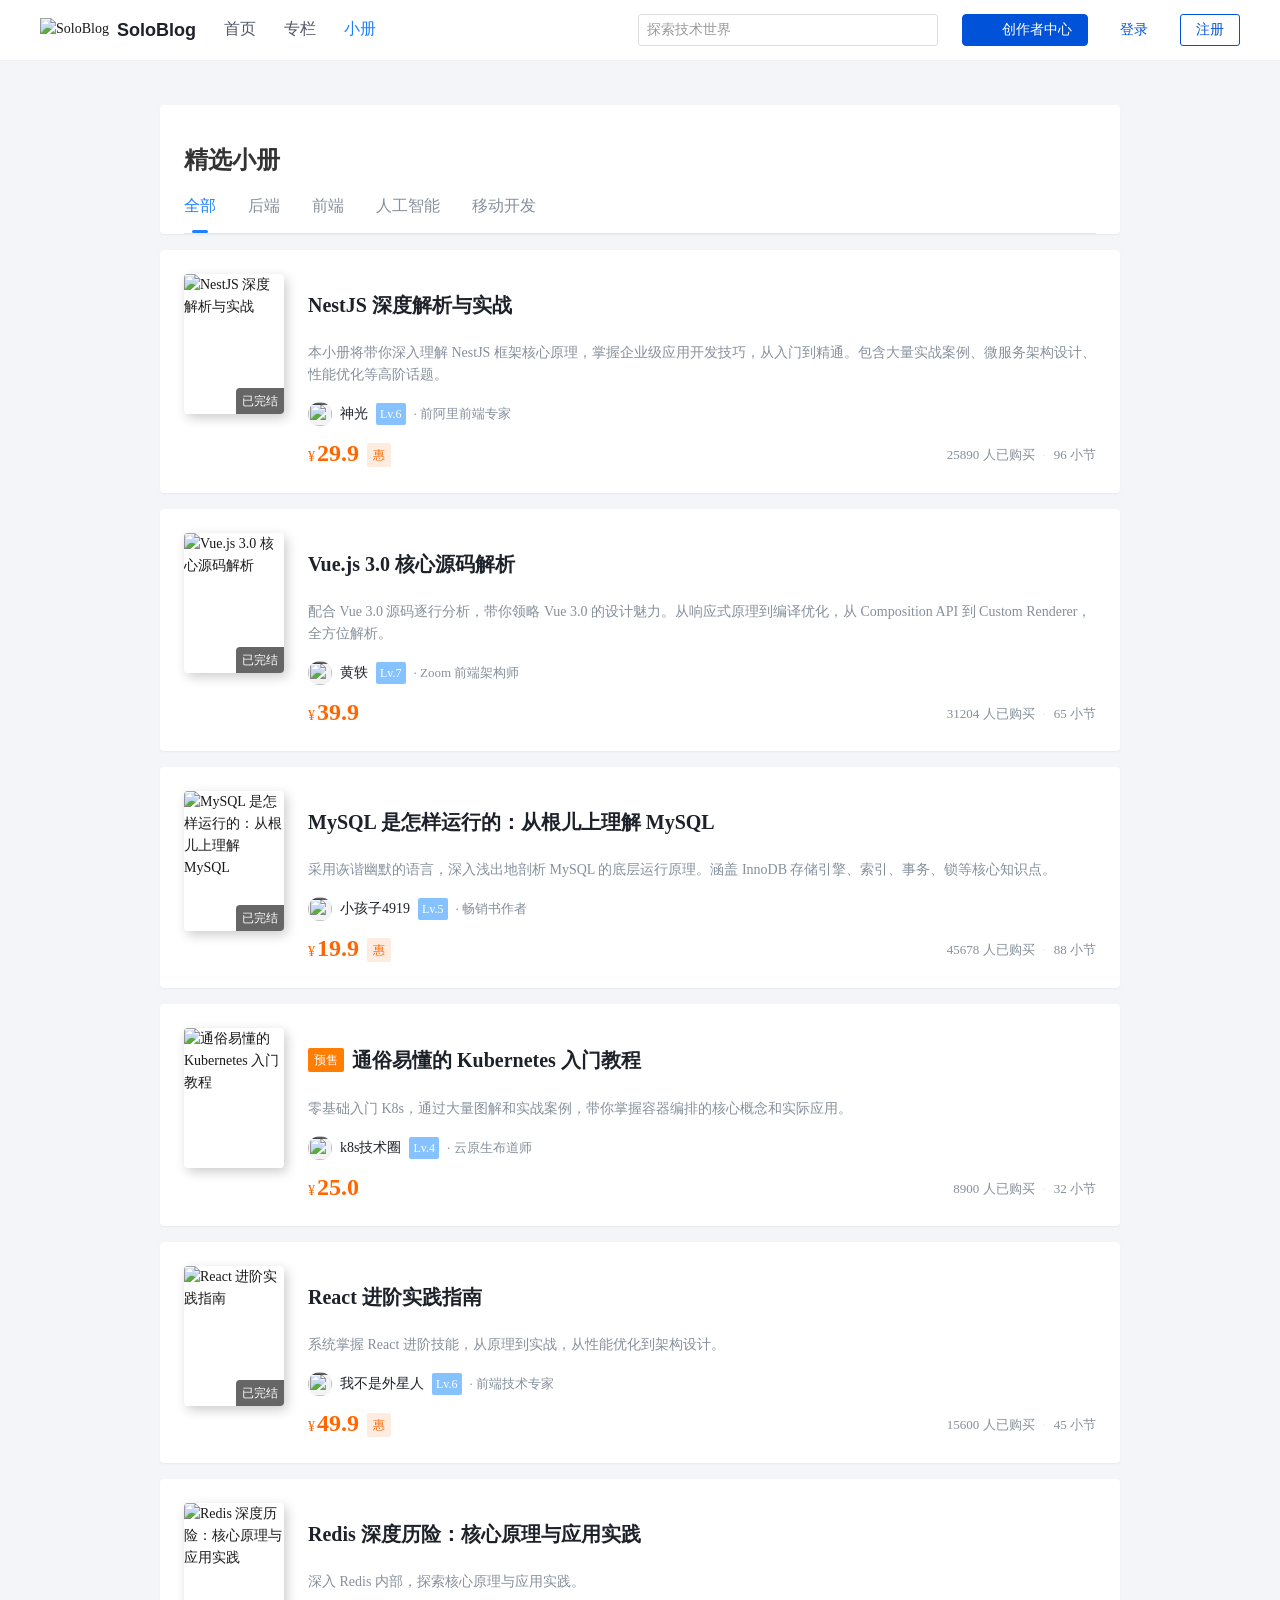
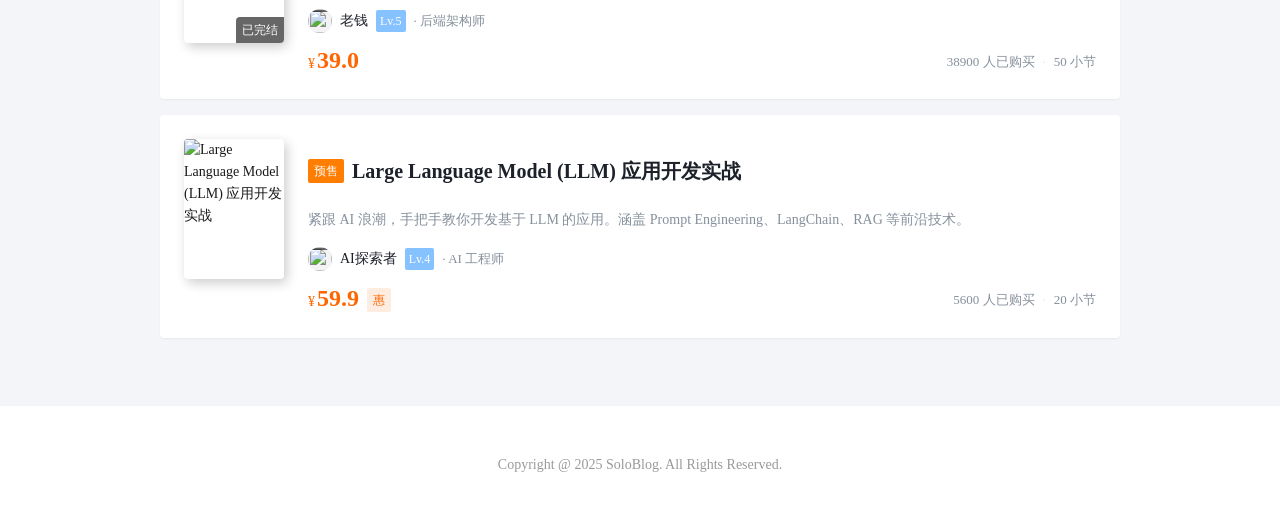
==== commit 37f49902: "Updates" ====
--- a/booklet/index.html
+++ b/booklet/index.html
@@ -78,14 +78,14 @@
 <style>.title[data-v-7db248ae]{color:#1d2129;font-size:18px;font-weight:600;margin:0}.modal-body[data-v-7db248ae]{display:flex;padding:0}.login-form-section[data-v-7db248ae]{border-right:1px solid #e5e6eb;flex:1;padding-right:24px}.section-title[data-v-7db248ae]{color:#86909c;font-size:14px}.form-item-no-label[data-v-7db248ae],.section-title[data-v-7db248ae]{margin-bottom:16px}.action-buttons[data-v-7db248ae]{display:flex;gap:16px;margin-bottom:24px}.login-btn[data-v-7db248ae],.register-btn[data-v-7db248ae]{flex:1}.agreement[data-v-7db248ae]{color:#86909c;font-size:12px;margin-top:auto}.agreement .link[data-v-7db248ae]{color:#1e80ff;cursor:pointer}.promo-section[data-v-7db248ae]{align-items:center;display:flex;flex-direction:column;justify-content:center;padding-left:24px;text-align:center;width:240px}.promo-title[data-v-7db248ae]{color:#1d2129;font-size:16px;font-weight:500;margin-bottom:8px}.promo-desc[data-v-7db248ae]{color:#86909c;font-size:12px;margin-bottom:24px}.app-mock[data-v-7db248ae]{background:#f4f5f9;border:4px solid #e5e6eb;border-radius:12px;height:240px;justify-content:center;width:140px}.app-mock[data-v-7db248ae],.mock-screen[data-v-7db248ae]{align-items:center;display:flex}.mock-screen[data-v-7db248ae]{flex-direction:column}.app-icon img[data-v-7db248ae]{height:48px;margin-bottom:12px;width:48px}.app-name[data-v-7db248ae]{color:#1d2129;font-size:12px;font-weight:600}</style>
 <style>.booklet-page[data-v-57bb32fa]{margin:0 auto;max-width:960px;padding:20px 0}.page-header[data-v-57bb32fa]{background:#fff;border-radius:4px;box-shadow:0 1px 2px #0000000d;margin-bottom:16px;padding:24px 24px 0}.title[data-v-57bb32fa]{color:#333;font-size:24px;font-weight:600;margin-bottom:24px}.filters[data-v-57bb32fa]{border-bottom:1px solid #e4e6eb;display:flex;gap:32px}.filter-item[data-v-57bb32fa]{color:#86909c;cursor:pointer;font-size:16px;padding-bottom:16px;position:relative;transition:all .2s}.filter-item.active[data-v-57bb32fa],.filter-item[data-v-57bb32fa]:hover{color:var(--brand-color)}.filter-item.active[data-v-57bb32fa]{font-weight:500}.filter-item.active[data-v-57bb32fa]:after{background-color:var(--brand-color);border-radius:2px;bottom:0;content:"";height:3px;left:50%;position:absolute;transform:translate(-50%);width:16px}.booklet-item[data-v-57bb32fa]{background:#fff;border-radius:4px;box-shadow:0 1px 2px #0000000d;cursor:pointer;display:flex;margin-bottom:16px;padding:24px;transition:all .2s}.booklet-item[data-v-57bb32fa]:hover{box-shadow:0 4px 16px #0000001a;transform:translateY(-2px)}.cover[data-v-57bb32fa]{border-radius:4px;box-shadow:3px 4px 12px #0003;flex-shrink:0;height:140px;margin-right:24px;overflow:hidden;position:relative;width:100px}.cover img[data-v-57bb32fa]{height:100%;-o-object-fit:cover;object-fit:cover;transition:transform .3s;width:100%}.booklet-item:hover .cover img[data-v-57bb32fa]{transform:scale(1.05)}.chapter-badge[data-v-57bb32fa]{background:#0009;border-top-left-radius:4px;bottom:0;color:#fff;font-size:12px;padding:2px 6px;position:absolute;right:0}.info[data-v-57bb32fa]{display:flex;flex:1;flex-direction:column}.book-title[data-v-57bb32fa]{align-items:center;color:#1d2129;display:flex;font-size:20px;font-weight:600;gap:8px;margin-bottom:12px}.presale-tag[data-v-57bb32fa]{background:#ff7d00;border-radius:2px;color:#fff;font-size:12px;font-weight:400;padding:1px 6px}.book-desc[data-v-57bb32fa]{color:#86909c;display:-webkit-box;font-size:14px;-webkit-line-clamp:2;line-height:22px;margin-bottom:16px;-webkit-box-orient:vertical;overflow:hidden}.author-row[data-v-57bb32fa]{align-items:center;display:flex;gap:8px;margin-bottom:auto}.author-name[data-v-57bb32fa]{color:#1d2129;font-size:14px;font-weight:500}.author-desc[data-v-57bb32fa]{color:#86909c;font-size:13px}.level-tag[data-v-57bb32fa]{background:#85c2ff;border-radius:2px;color:#fff;font-size:12px;padding:0 4px}.meta-row[data-v-57bb32fa]{align-items:center;display:flex;justify-content:space-between;margin-top:16px}.price-section[data-v-57bb32fa]{align-items:baseline;color:#f60;display:flex}.currency[data-v-57bb32fa]{font-size:14px;margin-right:2px}.amount[data-v-57bb32fa]{font-size:24px;font-weight:600}.badge[data-v-57bb32fa]{background:#ffece0;border-radius:2px;color:#f60;font-size:12px;margin-left:8px;padding:1px 6px;transform:translateY(-2px)}.stats[data-v-57bb32fa]{align-items:center;display:flex;font-size:13px}.stat-item[data-v-57bb32fa],.stats[data-v-57bb32fa]{color:#86909c}.divider[data-v-57bb32fa]{color:#e5e6eb;margin:0 8px}</style>
 <style>.footer[data-v-f22e3871]{background-color:var(--td-bg-color-container);padding:24px;text-align:center}</style>
-<link rel="stylesheet" href="/_nuxt/entry.YX0vgIjP.css" crossorigin>
-<link rel="preload" as="fetch" crossorigin="anonymous" href="/booklet/_payload.json?76f38139-c578-4374-bd88-796b98cb647a">
-<link rel="modulepreload" as="script" crossorigin href="/_nuxt/BIdPSVRR.js">
-<link rel="modulepreload" as="script" crossorigin href="/_nuxt/C_rBnEZM.js">
-<link rel="modulepreload" as="script" crossorigin href="/_nuxt/DTlByirO.js">
-<link rel="modulepreload" as="script" crossorigin href="/_nuxt/CiBrn1MR.js">
-<link rel="modulepreload" as="script" crossorigin href="/_nuxt/DlAUqK2U.js">
-<link rel="modulepreload" as="script" crossorigin href="/_nuxt/CQp114mx.js">
-<link rel="preload" as="fetch" fetchpriority="low" crossorigin="anonymous" href="/_nuxt/builds/meta/76f38139-c578-4374-bd88-796b98cb647a.json">
-<script type="module" src="/_nuxt/BIdPSVRR.js" crossorigin></script></head><body><div id="__nuxt"><div><section class="t-layout app-layout" data-v-edfa269b><!--[--><header class="t-layout__header app-header" style="" data-v-edfa269b><!--[--><div class="header-content container" data-v-edfa269b><div class="header-inner" data-v-edfa269b data-v-cb3f1b0e><div class="left-section" data-v-cb3f1b0e><a href="/" class="logo-link" data-v-cb3f1b0e><img class="logo" src="https://lf3-cdn-tos.bytescm.com/obj/static/xitu_juejin_web/e08da34488b114bd4c665ba2fa520a31.svg" alt="SoloBlog" data-v-cb3f1b0e><span class="logo-text" data-v-cb3f1b0e>SoloBlog</span></a><nav class="main-nav" data-v-cb3f1b0e><a href="/" class="nav-item" data-v-cb3f1b0e>首页</a><a href="/column" class="nav-item" data-v-cb3f1b0e>专栏</a><a aria-current="page" href="/booklet" class="active router-link-exact-active nav-item" data-v-cb3f1b0e>小册</a></nav></div><div class="right-section" data-v-cb3f1b0e><div class="search-box" data-v-cb3f1b0e><div class="t-input__wrap search-input" data-v-cb3f1b0e><div class="t-input t-input--suffix"><!----><!----><input class="t-input__inner" placeholder="探索技术世界" type="text" unselectable="off" spellcheck="false" value><!----><!----><!----><span class="t-input__suffix t-input__suffix-icon"><!--[--><svg class="t-icon t-icon-search" style="" data-v-cb3f1b0e><use href="#t-icon-search"></use></svg><!--]--></span></div><!----></div></div><div class="action-buttons" data-v-cb3f1b0e><button class="t-button t-button--variant-base t-button--theme-primary t-button--shape-rectangle creator-btn" type="button" href tabindex="0" data-v-cb3f1b0e><!--[--><!--[--><svg class="t-icon t-icon-edit-1" style="" data-v-cb3f1b0e><use href="#t-icon-edit-1"></use></svg><!--]--><span class="t-button__text"><!--[--> 创作者中心 <!--]--></span><!--]--></button><!--[--><button class="t-button t-button--variant-text t-button--theme-primary t-button--shape-rectangle login-btn" type="button" href tabindex="0" data-v-cb3f1b0e><span class="t-button__text"><!--[-->登录<!--]--></span></button><button class="t-button t-button--variant-outline t-button--theme-primary t-button--shape-rectangle register-btn" type="button" href tabindex="0" data-v-cb3f1b0e><span class="t-button__text"><!--[-->注册<!--]--></span></button><!--]--></div></div></div></div><!--]--></header><main class="t-layout__content main-content" data-v-edfa269b><!--[--><div class="container main-container" data-v-edfa269b><!--[--><div class="booklet-page" data-v-57bb32fa><div class="page-header" data-v-57bb32fa><div class="header-top" data-v-57bb32fa><h2 class="title" data-v-57bb32fa>精选小册</h2></div><div class="filters" data-v-57bb32fa><span class="active filter-item" data-v-57bb32fa>全部</span><span class="filter-item" data-v-57bb32fa>后端</span><span class="filter-item" data-v-57bb32fa>前端</span><span class="filter-item" data-v-57bb32fa>人工智能</span><span class="filter-item" data-v-57bb32fa>移动开发</span></div></div><div class="booklet-list" data-v-57bb32fa><!--[--><div class="booklet-item" data-v-57bb32fa><div class="cover" data-v-57bb32fa><img src="https://p1-juejin.byteimg.com/tos-cn-i-k3u1fbpfcp/22d5771804594c7784380907d8961314~tplv-k3u1fbpfcp-no-mark:420:420:300:420.awebp?" alt="NestJS 深度解析与实战" data-v-57bb32fa><div class="chapter-badge" data-v-57bb32fa>已完结</div></div><div class="info" data-v-57bb32fa><h3 class="book-title" data-v-57bb32fa><!----> NestJS 深度解析与实战</h3><p class="book-desc" data-v-57bb32fa>本小册将带你深入理解 NestJS 框架核心原理，掌握企业级应用开发技巧，从入门到精通。包含大量实战案例、微服务架构设计、性能优化等高阶话题。</p><div class="author-row" data-v-57bb32fa><div class="t-avatar t-avatar--circle" style="width:24px;height:24px;font-size:12px;" data-v-57bb32fa><div class="t-image__wrapper t-image__wrapper--shape-square" fallback referrerpolicy="strict-origin-when-cross-origin" style="height:24px;width:24px;"><!----><!----><!----><img src="https://p1-juejin.byteimg.com/tos-cn-i-k3u1fbpfcp/37d7790b798748369363e45371239241~tplv-k3u1fbpfcp-no-mark:100:100:100:100.awebp?" class="t-image t-image--fit-fill t-image--position-center" alt referrerpolicy="strict-origin-when-cross-origin"><div class="t-image__loading"><div class="t-space t-space-align-center t-space-vertical" style="gap:8px;"><!--[--><!--[--><div class="t-space-item"><svg fill="none" viewBox="0 0 24 24" width="1em" height="1em" class="t-icon t-icon-image" style="fill:none;font-size:24px;"><g id="image"><path id="fill1" fill="transparent" d="M3 21H20L9 10L3 16V21Z"></path><circle id="fill2" cx="15.75" cy="8.25" r="2" fill="transparent"></circle><path id="stroke1" stroke="currentColor" d="M3 16V3H21V21H20M3 16V21H20M3 16L9 10L20 21" stroke-width="2"></path><circle id="stroke2" cx="15.75" cy="8.25" r="2" stroke="currentColor" stroke-width="2"></circle></g></svg></div><!----><!--]--><!--[--><div class="t-space-item">图片加载中</div><!----><!--]--><!--]--></div></div><!----><!----></div></div><span class="author-name" data-v-57bb32fa>神光</span><span class="level-tag" data-v-57bb32fa>Lv.6</span><span class="author-desc" data-v-57bb32fa> · 前阿里前端专家</span></div><div class="meta-row" data-v-57bb32fa><div class="price-section" data-v-57bb32fa><span class="currency" data-v-57bb32fa>¥</span><span class="amount" data-v-57bb32fa>29.9</span><span class="badge" data-v-57bb32fa>惠</span></div><div class="stats" data-v-57bb32fa><span class="stat-item" data-v-57bb32fa>25890 人已购买</span><span class="divider" data-v-57bb32fa>·</span><span class="stat-item" data-v-57bb32fa>96 小节</span></div></div></div></div><div class="booklet-item" data-v-57bb32fa><div class="cover" data-v-57bb32fa><img src="https://placehold.co/200x280/42b883/ffffff?text=Vue3" alt="Vue.js 3.0 核心源码解析" data-v-57bb32fa><div class="chapter-badge" data-v-57bb32fa>已完结</div></div><div class="info" data-v-57bb32fa><h3 class="book-title" data-v-57bb32fa><!----> Vue.js 3.0 核心源码解析</h3><p class="book-desc" data-v-57bb32fa>配合 Vue 3.0 源码逐行分析，带你领略 Vue 3.0 的设计魅力。从响应式原理到编译优化，从 Composition API 到 Custom Renderer，全方位解析。</p><div class="author-row" data-v-57bb32fa><div class="t-avatar t-avatar--circle" style="width:24px;height:24px;font-size:12px;" data-v-57bb32fa><div class="t-image__wrapper t-image__wrapper--shape-square" fallback referrerpolicy="strict-origin-when-cross-origin" style="height:24px;width:24px;"><!----><!----><!----><img src="https://placehold.co/100x100/42b883/ffffff?text=Author" class="t-image t-image--fit-fill t-image--position-center" alt referrerpolicy="strict-origin-when-cross-origin"><div class="t-image__loading"><div class="t-space t-space-align-center t-space-vertical" style="gap:8px;"><!--[--><!--[--><div class="t-space-item"><svg fill="none" viewBox="0 0 24 24" width="1em" height="1em" class="t-icon t-icon-image" style="fill:none;font-size:24px;"><g id="image"><path id="fill1" fill="transparent" d="M3 21H20L9 10L3 16V21Z"></path><circle id="fill2" cx="15.75" cy="8.25" r="2" fill="transparent"></circle><path id="stroke1" stroke="currentColor" d="M3 16V3H21V21H20M3 16V21H20M3 16L9 10L20 21" stroke-width="2"></path><circle id="stroke2" cx="15.75" cy="8.25" r="2" stroke="currentColor" stroke-width="2"></circle></g></svg></div><!----><!--]--><!--[--><div class="t-space-item">图片加载中</div><!----><!--]--><!--]--></div></div><!----><!----></div></div><span class="author-name" data-v-57bb32fa>黄轶</span><span class="level-tag" data-v-57bb32fa>Lv.7</span><span class="author-desc" data-v-57bb32fa> · Zoom 前端架构师</span></div><div class="meta-row" data-v-57bb32fa><div class="price-section" data-v-57bb32fa><span class="currency" data-v-57bb32fa>¥</span><span class="amount" data-v-57bb32fa>39.9</span><!----></div><div class="stats" data-v-57bb32fa><span class="stat-item" data-v-57bb32fa>31204 人已购买</span><span class="divider" data-v-57bb32fa>·</span><span class="stat-item" data-v-57bb32fa>65 小节</span></div></div></div></div><div class="booklet-item" data-v-57bb32fa><div class="cover" data-v-57bb32fa><img src="https://p1-juejin.byteimg.com/tos-cn-i-k3u1fbpfcp/c648f5df230c4e728080f55e37810793~tplv-k3u1fbpfcp-no-mark:420:420:300:420.awebp?" alt="MySQL 是怎样运行的：从根儿上理解 MySQL" data-v-57bb32fa><div class="chapter-badge" data-v-57bb32fa>已完结</div></div><div class="info" data-v-57bb32fa><h3 class="book-title" data-v-57bb32fa><!----> MySQL 是怎样运行的：从根儿上理解 MySQL</h3><p class="book-desc" data-v-57bb32fa>采用诙谐幽默的语言，深入浅出地剖析 MySQL 的底层运行原理。涵盖 InnoDB 存储引擎、索引、事务、锁等核心知识点。</p><div class="author-row" data-v-57bb32fa><div class="t-avatar t-avatar--circle" style="width:24px;height:24px;font-size:12px;" data-v-57bb32fa><div class="t-image__wrapper t-image__wrapper--shape-square" fallback referrerpolicy="strict-origin-when-cross-origin" style="height:24px;width:24px;"><!----><!----><!----><img src="https://p3-passport.byteacctimg.com/img/user-avatar/5b1418721c5d79673894705572621415~100x100.awebp" class="t-image t-image--fit-fill t-image--position-center" alt referrerpolicy="strict-origin-when-cross-origin"><div class="t-image__loading"><div class="t-space t-space-align-center t-space-vertical" style="gap:8px;"><!--[--><!--[--><div class="t-space-item"><svg fill="none" viewBox="0 0 24 24" width="1em" height="1em" class="t-icon t-icon-image" style="fill:none;font-size:24px;"><g id="image"><path id="fill1" fill="transparent" d="M3 21H20L9 10L3 16V21Z"></path><circle id="fill2" cx="15.75" cy="8.25" r="2" fill="transparent"></circle><path id="stroke1" stroke="currentColor" d="M3 16V3H21V21H20M3 16V21H20M3 16L9 10L20 21" stroke-width="2"></path><circle id="stroke2" cx="15.75" cy="8.25" r="2" stroke="currentColor" stroke-width="2"></circle></g></svg></div><!----><!--]--><!--[--><div class="t-space-item">图片加载中</div><!----><!--]--><!--]--></div></div><!----><!----></div></div><span class="author-name" data-v-57bb32fa>小孩子4919</span><span class="level-tag" data-v-57bb32fa>Lv.5</span><span class="author-desc" data-v-57bb32fa> · 畅销书作者</span></div><div class="meta-row" data-v-57bb32fa><div class="price-section" data-v-57bb32fa><span class="currency" data-v-57bb32fa>¥</span><span class="amount" data-v-57bb32fa>19.9</span><span class="badge" data-v-57bb32fa>惠</span></div><div class="stats" data-v-57bb32fa><span class="stat-item" data-v-57bb32fa>45678 人已购买</span><span class="divider" data-v-57bb32fa>·</span><span class="stat-item" data-v-57bb32fa>88 小节</span></div></div></div></div><div class="booklet-item" data-v-57bb32fa><div class="cover" data-v-57bb32fa><img src="https://p9-juejin.byteimg.com/tos-cn-i-k3u1fbpfcp/5a3f3b906231454694435775f0450531~tplv-k3u1fbpfcp-no-mark:420:420:300:420.awebp?" alt="通俗易懂的 Kubernetes 入门教程" data-v-57bb32fa><!----></div><div class="info" data-v-57bb32fa><h3 class="book-title" data-v-57bb32fa><span class="presale-tag" data-v-57bb32fa>预售</span> 通俗易懂的 Kubernetes 入门教程</h3><p class="book-desc" data-v-57bb32fa>零基础入门 K8s，通过大量图解和实战案例，带你掌握容器编排的核心概念和实际应用。</p><div class="author-row" data-v-57bb32fa><div class="t-avatar t-avatar--circle" style="width:24px;height:24px;font-size:12px;" data-v-57bb32fa><div class="t-image__wrapper t-image__wrapper--shape-square" fallback referrerpolicy="strict-origin-when-cross-origin" style="height:24px;width:24px;"><!----><!----><!----><img src="https://p9-passport.byteacctimg.com/img/user-avatar/1482813133618485~100x100.awebp" class="t-image t-image--fit-fill t-image--position-center" alt referrerpolicy="strict-origin-when-cross-origin"><div class="t-image__loading"><div class="t-space t-space-align-center t-space-vertical" style="gap:8px;"><!--[--><!--[--><div class="t-space-item"><svg fill="none" viewBox="0 0 24 24" width="1em" height="1em" class="t-icon t-icon-image" style="fill:none;font-size:24px;"><g id="image"><path id="fill1" fill="transparent" d="M3 21H20L9 10L3 16V21Z"></path><circle id="fill2" cx="15.75" cy="8.25" r="2" fill="transparent"></circle><path id="stroke1" stroke="currentColor" d="M3 16V3H21V21H20M3 16V21H20M3 16L9 10L20 21" stroke-width="2"></path><circle id="stroke2" cx="15.75" cy="8.25" r="2" stroke="currentColor" stroke-width="2"></circle></g></svg></div><!----><!--]--><!--[--><div class="t-space-item">图片加载中</div><!----><!--]--><!--]--></div></div><!----><!----></div></div><span class="author-name" data-v-57bb32fa>k8s技术圈</span><span class="level-tag" data-v-57bb32fa>Lv.4</span><span class="author-desc" data-v-57bb32fa> · 云原生布道师</span></div><div class="meta-row" data-v-57bb32fa><div class="price-section" data-v-57bb32fa><span class="currency" data-v-57bb32fa>¥</span><span class="amount" data-v-57bb32fa>25.0</span><!----></div><div class="stats" data-v-57bb32fa><span class="stat-item" data-v-57bb32fa>8900 人已购买</span><span class="divider" data-v-57bb32fa>·</span><span class="stat-item" data-v-57bb32fa>32 小节</span></div></div></div></div><div class="booklet-item" data-v-57bb32fa><div class="cover" data-v-57bb32fa><img src="https://placehold.co/200x280/61dafb/ffffff?text=React" alt="React 进阶实践指南" data-v-57bb32fa><div class="chapter-badge" data-v-57bb32fa>已完结</div></div><div class="info" data-v-57bb32fa><h3 class="book-title" data-v-57bb32fa><!----> React 进阶实践指南</h3><p class="book-desc" data-v-57bb32fa>系统掌握 React 进阶技能，从原理到实战，从性能优化到架构设计。</p><div class="author-row" data-v-57bb32fa><div class="t-avatar t-avatar--circle" style="width:24px;height:24px;font-size:12px;" data-v-57bb32fa><div class="t-image__wrapper t-image__wrapper--shape-square" fallback referrerpolicy="strict-origin-when-cross-origin" style="height:24px;width:24px;"><!----><!----><!----><img src="https://placehold.co/100x100/61dafb/ffffff?text=Author" class="t-image t-image--fit-fill t-image--position-center" alt referrerpolicy="strict-origin-when-cross-origin"><div class="t-image__loading"><div class="t-space t-space-align-center t-space-vertical" style="gap:8px;"><!--[--><!--[--><div class="t-space-item"><svg fill="none" viewBox="0 0 24 24" width="1em" height="1em" class="t-icon t-icon-image" style="fill:none;font-size:24px;"><g id="image"><path id="fill1" fill="transparent" d="M3 21H20L9 10L3 16V21Z"></path><circle id="fill2" cx="15.75" cy="8.25" r="2" fill="transparent"></circle><path id="stroke1" stroke="currentColor" d="M3 16V3H21V21H20M3 16V21H20M3 16L9 10L20 21" stroke-width="2"></path><circle id="stroke2" cx="15.75" cy="8.25" r="2" stroke="currentColor" stroke-width="2"></circle></g></svg></div><!----><!--]--><!--[--><div class="t-space-item">图片加载中</div><!----><!--]--><!--]--></div></div><!----><!----></div></div><span class="author-name" data-v-57bb32fa>我不是外星人</span><span class="level-tag" data-v-57bb32fa>Lv.6</span><span class="author-desc" data-v-57bb32fa> · 前端技术专家</span></div><div class="meta-row" data-v-57bb32fa><div class="price-section" data-v-57bb32fa><span class="currency" data-v-57bb32fa>¥</span><span class="amount" data-v-57bb32fa>49.9</span><span class="badge" data-v-57bb32fa>惠</span></div><div class="stats" data-v-57bb32fa><span class="stat-item" data-v-57bb32fa>15600 人已购买</span><span class="divider" data-v-57bb32fa>·</span><span class="stat-item" data-v-57bb32fa>45 小节</span></div></div></div></div><div class="booklet-item" data-v-57bb32fa><div class="cover" data-v-57bb32fa><img src="https://p1-juejin.byteimg.com/tos-cn-i-k3u1fbpfcp/0a9dc19756c4491789c024508494c861~tplv-k3u1fbpfcp-no-mark:420:420:300:420.awebp?" alt="Redis 深度历险：核心原理与应用实践" data-v-57bb32fa><div class="chapter-badge" data-v-57bb32fa>已完结</div></div><div class="info" data-v-57bb32fa><h3 class="book-title" data-v-57bb32fa><!----> Redis 深度历险：核心原理与应用实践</h3><p class="book-desc" data-v-57bb32fa>深入 Redis 内部，探索核心原理与应用实践。</p><div class="author-row" data-v-57bb32fa><div class="t-avatar t-avatar--circle" style="width:24px;height:24px;font-size:12px;" data-v-57bb32fa><div class="t-image__wrapper t-image__wrapper--shape-square" fallback referrerpolicy="strict-origin-when-cross-origin" style="height:24px;width:24px;"><!----><!----><!----><img src="https://p6-passport.byteacctimg.com/img/user-avatar/db3b015357c3208756c805367610664d~100x100.awebp" class="t-image t-image--fit-fill t-image--position-center" alt referrerpolicy="strict-origin-when-cross-origin"><div class="t-image__loading"><div class="t-space t-space-align-center t-space-vertical" style="gap:8px;"><!--[--><!--[--><div class="t-space-item"><svg fill="none" viewBox="0 0 24 24" width="1em" height="1em" class="t-icon t-icon-image" style="fill:none;font-size:24px;"><g id="image"><path id="fill1" fill="transparent" d="M3 21H20L9 10L3 16V21Z"></path><circle id="fill2" cx="15.75" cy="8.25" r="2" fill="transparent"></circle><path id="stroke1" stroke="currentColor" d="M3 16V3H21V21H20M3 16V21H20M3 16L9 10L20 21" stroke-width="2"></path><circle id="stroke2" cx="15.75" cy="8.25" r="2" stroke="currentColor" stroke-width="2"></circle></g></svg></div><!----><!--]--><!--[--><div class="t-space-item">图片加载中</div><!----><!--]--><!--]--></div></div><!----><!----></div></div><span class="author-name" data-v-57bb32fa>老钱</span><span class="level-tag" data-v-57bb32fa>Lv.5</span><span class="author-desc" data-v-57bb32fa> · 后端架构师</span></div><div class="meta-row" data-v-57bb32fa><div class="price-section" data-v-57bb32fa><span class="currency" data-v-57bb32fa>¥</span><span class="amount" data-v-57bb32fa>39.0</span><!----></div><div class="stats" data-v-57bb32fa><span class="stat-item" data-v-57bb32fa>38900 人已购买</span><span class="divider" data-v-57bb32fa>·</span><span class="stat-item" data-v-57bb32fa>50 小节</span></div></div></div></div><div class="booklet-item" data-v-57bb32fa><div class="cover" data-v-57bb32fa><img src="https://placehold.co/200x280/10a37f/ffffff?text=LLM" alt="Large Language Model (LLM) 应用开发实战" data-v-57bb32fa><!----></div><div class="info" data-v-57bb32fa><h3 class="book-title" data-v-57bb32fa><span class="presale-tag" data-v-57bb32fa>预售</span> Large Language Model (LLM) 应用开发实战</h3><p class="book-desc" data-v-57bb32fa>紧跟 AI 浪潮，手把手教你开发基于 LLM 的应用。涵盖 Prompt Engineering、LangChain、RAG 等前沿技术。</p><div class="author-row" data-v-57bb32fa><div class="t-avatar t-avatar--circle" style="width:24px;height:24px;font-size:12px;" data-v-57bb32fa><div class="t-image__wrapper t-image__wrapper--shape-square" fallback referrerpolicy="strict-origin-when-cross-origin" style="height:24px;width:24px;"><!----><!----><!----><img src="https://placehold.co/100x100/10a37f/ffffff?text=Author" class="t-image t-image--fit-fill t-image--position-center" alt referrerpolicy="strict-origin-when-cross-origin"><div class="t-image__loading"><div class="t-space t-space-align-center t-space-vertical" style="gap:8px;"><!--[--><!--[--><div class="t-space-item"><svg fill="none" viewBox="0 0 24 24" width="1em" height="1em" class="t-icon t-icon-image" style="fill:none;font-size:24px;"><g id="image"><path id="fill1" fill="transparent" d="M3 21H20L9 10L3 16V21Z"></path><circle id="fill2" cx="15.75" cy="8.25" r="2" fill="transparent"></circle><path id="stroke1" stroke="currentColor" d="M3 16V3H21V21H20M3 16V21H20M3 16L9 10L20 21" stroke-width="2"></path><circle id="stroke2" cx="15.75" cy="8.25" r="2" stroke="currentColor" stroke-width="2"></circle></g></svg></div><!----><!--]--><!--[--><div class="t-space-item">图片加载中</div><!----><!--]--><!--]--></div></div><!----><!----></div></div><span class="author-name" data-v-57bb32fa>AI探索者</span><span class="level-tag" data-v-57bb32fa>Lv.4</span><span class="author-desc" data-v-57bb32fa> · AI 工程师</span></div><div class="meta-row" data-v-57bb32fa><div class="price-section" data-v-57bb32fa><span class="currency" data-v-57bb32fa>¥</span><span class="amount" data-v-57bb32fa>59.9</span><span class="badge" data-v-57bb32fa>惠</span></div><div class="stats" data-v-57bb32fa><span class="stat-item" data-v-57bb32fa>5600 人已购买</span><span class="divider" data-v-57bb32fa>·</span><span class="stat-item" data-v-57bb32fa>20 小节</span></div></div></div></div><!--]--></div></div><!--]--></div><!--]--></main><footer class="t-layout__footer app-footer" style="" data-v-edfa269b><!--[--><footer class="t-layout__footer footer" style="" data-v-edfa269b data-v-f22e3871><!--[--> Copyright @ 2025 SoloBlog. All Rights Reserved. <!--]--></footer><!--]--></footer><!--]--></section></div></div><div id="teleports"></div><script type="application/json" data-nuxt-data="nuxt-app" data-ssr="true" id="__NUXT_DATA__" data-src="/booklet/_payload.json?76f38139-c578-4374-bd88-796b98cb647a">[{"state":1,"once":4,"_errors":5,"serverRendered":7,"path":8,"pinia":9,"prerenderedAt":11},["Reactive",2],{"$sauth_user":3},null,["Set"],["ShallowReactive",6],{"$fsVn47ZmBlCu7gA3Uk4Blvt5SX-egK0TSqeEVichKQTY":3},true,"/booklet",["Reactive",10],{},1766565381396]</script>
-<script>window.__NUXT__={};window.__NUXT__.config={public:{},app:{baseURL:"/",buildId:"76f38139-c578-4374-bd88-796b98cb647a",buildAssetsDir:"/_nuxt/",cdnURL:""}}</script></body></html>+<link rel="stylesheet" href="/solo-blog-juejin-demo/_nuxt/entry.YX0vgIjP.css" crossorigin>
+<link rel="preload" as="fetch" crossorigin="anonymous" href="/solo-blog-juejin-demo/booklet/_payload.json?fdc623e8-3b88-49f0-8744-26383382e754">
+<link rel="modulepreload" as="script" crossorigin href="/solo-blog-juejin-demo/_nuxt/BIdPSVRR.js">
+<link rel="modulepreload" as="script" crossorigin href="/solo-blog-juejin-demo/_nuxt/C_rBnEZM.js">
+<link rel="modulepreload" as="script" crossorigin href="/solo-blog-juejin-demo/_nuxt/DTlByirO.js">
+<link rel="modulepreload" as="script" crossorigin href="/solo-blog-juejin-demo/_nuxt/CiBrn1MR.js">
+<link rel="modulepreload" as="script" crossorigin href="/solo-blog-juejin-demo/_nuxt/DlAUqK2U.js">
+<link rel="modulepreload" as="script" crossorigin href="/solo-blog-juejin-demo/_nuxt/CQp114mx.js">
+<link rel="preload" as="fetch" fetchpriority="low" crossorigin="anonymous" href="/solo-blog-juejin-demo/_nuxt/builds/meta/fdc623e8-3b88-49f0-8744-26383382e754.json">
+<script type="module" src="/solo-blog-juejin-demo/_nuxt/BIdPSVRR.js" crossorigin></script></head><body><div id="__nuxt"><div><section class="t-layout app-layout" data-v-edfa269b><!--[--><header class="t-layout__header app-header" style="" data-v-edfa269b><!--[--><div class="header-content container" data-v-edfa269b><div class="header-inner" data-v-edfa269b data-v-cb3f1b0e><div class="left-section" data-v-cb3f1b0e><a href="/solo-blog-juejin-demo/" class="logo-link" data-v-cb3f1b0e><img class="logo" src="https://lf3-cdn-tos.bytescm.com/obj/static/xitu_juejin_web/e08da34488b114bd4c665ba2fa520a31.svg" alt="SoloBlog" data-v-cb3f1b0e><span class="logo-text" data-v-cb3f1b0e>SoloBlog</span></a><nav class="main-nav" data-v-cb3f1b0e><a href="/solo-blog-juejin-demo/" class="nav-item" data-v-cb3f1b0e>首页</a><a href="/solo-blog-juejin-demo/column" class="nav-item" data-v-cb3f1b0e>专栏</a><a aria-current="page" href="/solo-blog-juejin-demo/booklet" class="active router-link-exact-active nav-item" data-v-cb3f1b0e>小册</a></nav></div><div class="right-section" data-v-cb3f1b0e><div class="search-box" data-v-cb3f1b0e><div class="t-input__wrap search-input" data-v-cb3f1b0e><div class="t-input t-input--suffix"><!----><!----><input class="t-input__inner" placeholder="探索技术世界" type="text" unselectable="off" spellcheck="false" value><!----><!----><!----><span class="t-input__suffix t-input__suffix-icon"><!--[--><svg class="t-icon t-icon-search" style="" data-v-cb3f1b0e><use href="#t-icon-search"></use></svg><!--]--></span></div><!----></div></div><div class="action-buttons" data-v-cb3f1b0e><button class="t-button t-button--variant-base t-button--theme-primary t-button--shape-rectangle creator-btn" type="button" href tabindex="0" data-v-cb3f1b0e><!--[--><!--[--><svg class="t-icon t-icon-edit-1" style="" data-v-cb3f1b0e><use href="#t-icon-edit-1"></use></svg><!--]--><span class="t-button__text"><!--[--> 创作者中心 <!--]--></span><!--]--></button><!--[--><button class="t-button t-button--variant-text t-button--theme-primary t-button--shape-rectangle login-btn" type="button" href tabindex="0" data-v-cb3f1b0e><span class="t-button__text"><!--[-->登录<!--]--></span></button><button class="t-button t-button--variant-outline t-button--theme-primary t-button--shape-rectangle register-btn" type="button" href tabindex="0" data-v-cb3f1b0e><span class="t-button__text"><!--[-->注册<!--]--></span></button><!--]--></div></div></div></div><!--]--></header><main class="t-layout__content main-content" data-v-edfa269b><!--[--><div class="container main-container" data-v-edfa269b><!--[--><div class="booklet-page" data-v-57bb32fa><div class="page-header" data-v-57bb32fa><div class="header-top" data-v-57bb32fa><h2 class="title" data-v-57bb32fa>精选小册</h2></div><div class="filters" data-v-57bb32fa><span class="active filter-item" data-v-57bb32fa>全部</span><span class="filter-item" data-v-57bb32fa>后端</span><span class="filter-item" data-v-57bb32fa>前端</span><span class="filter-item" data-v-57bb32fa>人工智能</span><span class="filter-item" data-v-57bb32fa>移动开发</span></div></div><div class="booklet-list" data-v-57bb32fa><!--[--><div class="booklet-item" data-v-57bb32fa><div class="cover" data-v-57bb32fa><img src="https://p1-juejin.byteimg.com/tos-cn-i-k3u1fbpfcp/22d5771804594c7784380907d8961314~tplv-k3u1fbpfcp-no-mark:420:420:300:420.awebp?" alt="NestJS 深度解析与实战" data-v-57bb32fa><div class="chapter-badge" data-v-57bb32fa>已完结</div></div><div class="info" data-v-57bb32fa><h3 class="book-title" data-v-57bb32fa><!----> NestJS 深度解析与实战</h3><p class="book-desc" data-v-57bb32fa>本小册将带你深入理解 NestJS 框架核心原理，掌握企业级应用开发技巧，从入门到精通。包含大量实战案例、微服务架构设计、性能优化等高阶话题。</p><div class="author-row" data-v-57bb32fa><div class="t-avatar t-avatar--circle" style="width:24px;height:24px;font-size:12px;" data-v-57bb32fa><div class="t-image__wrapper t-image__wrapper--shape-square" fallback referrerpolicy="strict-origin-when-cross-origin" style="height:24px;width:24px;"><!----><!----><!----><img src="https://p1-juejin.byteimg.com/tos-cn-i-k3u1fbpfcp/37d7790b798748369363e45371239241~tplv-k3u1fbpfcp-no-mark:100:100:100:100.awebp?" class="t-image t-image--fit-fill t-image--position-center" alt referrerpolicy="strict-origin-when-cross-origin"><div class="t-image__loading"><div class="t-space t-space-align-center t-space-vertical" style="gap:8px;"><!--[--><!--[--><div class="t-space-item"><svg fill="none" viewBox="0 0 24 24" width="1em" height="1em" class="t-icon t-icon-image" style="fill:none;font-size:24px;"><g id="image"><path id="fill1" fill="transparent" d="M3 21H20L9 10L3 16V21Z"></path><circle id="fill2" cx="15.75" cy="8.25" r="2" fill="transparent"></circle><path id="stroke1" stroke="currentColor" d="M3 16V3H21V21H20M3 16V21H20M3 16L9 10L20 21" stroke-width="2"></path><circle id="stroke2" cx="15.75" cy="8.25" r="2" stroke="currentColor" stroke-width="2"></circle></g></svg></div><!----><!--]--><!--[--><div class="t-space-item">图片加载中</div><!----><!--]--><!--]--></div></div><!----><!----></div></div><span class="author-name" data-v-57bb32fa>神光</span><span class="level-tag" data-v-57bb32fa>Lv.6</span><span class="author-desc" data-v-57bb32fa> · 前阿里前端专家</span></div><div class="meta-row" data-v-57bb32fa><div class="price-section" data-v-57bb32fa><span class="currency" data-v-57bb32fa>¥</span><span class="amount" data-v-57bb32fa>29.9</span><span class="badge" data-v-57bb32fa>惠</span></div><div class="stats" data-v-57bb32fa><span class="stat-item" data-v-57bb32fa>25890 人已购买</span><span class="divider" data-v-57bb32fa>·</span><span class="stat-item" data-v-57bb32fa>96 小节</span></div></div></div></div><div class="booklet-item" data-v-57bb32fa><div class="cover" data-v-57bb32fa><img src="https://placehold.co/200x280/42b883/ffffff?text=Vue3" alt="Vue.js 3.0 核心源码解析" data-v-57bb32fa><div class="chapter-badge" data-v-57bb32fa>已完结</div></div><div class="info" data-v-57bb32fa><h3 class="book-title" data-v-57bb32fa><!----> Vue.js 3.0 核心源码解析</h3><p class="book-desc" data-v-57bb32fa>配合 Vue 3.0 源码逐行分析，带你领略 Vue 3.0 的设计魅力。从响应式原理到编译优化，从 Composition API 到 Custom Renderer，全方位解析。</p><div class="author-row" data-v-57bb32fa><div class="t-avatar t-avatar--circle" style="width:24px;height:24px;font-size:12px;" data-v-57bb32fa><div class="t-image__wrapper t-image__wrapper--shape-square" fallback referrerpolicy="strict-origin-when-cross-origin" style="height:24px;width:24px;"><!----><!----><!----><img src="https://placehold.co/100x100/42b883/ffffff?text=Author" class="t-image t-image--fit-fill t-image--position-center" alt referrerpolicy="strict-origin-when-cross-origin"><div class="t-image__loading"><div class="t-space t-space-align-center t-space-vertical" style="gap:8px;"><!--[--><!--[--><div class="t-space-item"><svg fill="none" viewBox="0 0 24 24" width="1em" height="1em" class="t-icon t-icon-image" style="fill:none;font-size:24px;"><g id="image"><path id="fill1" fill="transparent" d="M3 21H20L9 10L3 16V21Z"></path><circle id="fill2" cx="15.75" cy="8.25" r="2" fill="transparent"></circle><path id="stroke1" stroke="currentColor" d="M3 16V3H21V21H20M3 16V21H20M3 16L9 10L20 21" stroke-width="2"></path><circle id="stroke2" cx="15.75" cy="8.25" r="2" stroke="currentColor" stroke-width="2"></circle></g></svg></div><!----><!--]--><!--[--><div class="t-space-item">图片加载中</div><!----><!--]--><!--]--></div></div><!----><!----></div></div><span class="author-name" data-v-57bb32fa>黄轶</span><span class="level-tag" data-v-57bb32fa>Lv.7</span><span class="author-desc" data-v-57bb32fa> · Zoom 前端架构师</span></div><div class="meta-row" data-v-57bb32fa><div class="price-section" data-v-57bb32fa><span class="currency" data-v-57bb32fa>¥</span><span class="amount" data-v-57bb32fa>39.9</span><!----></div><div class="stats" data-v-57bb32fa><span class="stat-item" data-v-57bb32fa>31204 人已购买</span><span class="divider" data-v-57bb32fa>·</span><span class="stat-item" data-v-57bb32fa>65 小节</span></div></div></div></div><div class="booklet-item" data-v-57bb32fa><div class="cover" data-v-57bb32fa><img src="https://p1-juejin.byteimg.com/tos-cn-i-k3u1fbpfcp/c648f5df230c4e728080f55e37810793~tplv-k3u1fbpfcp-no-mark:420:420:300:420.awebp?" alt="MySQL 是怎样运行的：从根儿上理解 MySQL" data-v-57bb32fa><div class="chapter-badge" data-v-57bb32fa>已完结</div></div><div class="info" data-v-57bb32fa><h3 class="book-title" data-v-57bb32fa><!----> MySQL 是怎样运行的：从根儿上理解 MySQL</h3><p class="book-desc" data-v-57bb32fa>采用诙谐幽默的语言，深入浅出地剖析 MySQL 的底层运行原理。涵盖 InnoDB 存储引擎、索引、事务、锁等核心知识点。</p><div class="author-row" data-v-57bb32fa><div class="t-avatar t-avatar--circle" style="width:24px;height:24px;font-size:12px;" data-v-57bb32fa><div class="t-image__wrapper t-image__wrapper--shape-square" fallback referrerpolicy="strict-origin-when-cross-origin" style="height:24px;width:24px;"><!----><!----><!----><img src="https://p3-passport.byteacctimg.com/img/user-avatar/5b1418721c5d79673894705572621415~100x100.awebp" class="t-image t-image--fit-fill t-image--position-center" alt referrerpolicy="strict-origin-when-cross-origin"><div class="t-image__loading"><div class="t-space t-space-align-center t-space-vertical" style="gap:8px;"><!--[--><!--[--><div class="t-space-item"><svg fill="none" viewBox="0 0 24 24" width="1em" height="1em" class="t-icon t-icon-image" style="fill:none;font-size:24px;"><g id="image"><path id="fill1" fill="transparent" d="M3 21H20L9 10L3 16V21Z"></path><circle id="fill2" cx="15.75" cy="8.25" r="2" fill="transparent"></circle><path id="stroke1" stroke="currentColor" d="M3 16V3H21V21H20M3 16V21H20M3 16L9 10L20 21" stroke-width="2"></path><circle id="stroke2" cx="15.75" cy="8.25" r="2" stroke="currentColor" stroke-width="2"></circle></g></svg></div><!----><!--]--><!--[--><div class="t-space-item">图片加载中</div><!----><!--]--><!--]--></div></div><!----><!----></div></div><span class="author-name" data-v-57bb32fa>小孩子4919</span><span class="level-tag" data-v-57bb32fa>Lv.5</span><span class="author-desc" data-v-57bb32fa> · 畅销书作者</span></div><div class="meta-row" data-v-57bb32fa><div class="price-section" data-v-57bb32fa><span class="currency" data-v-57bb32fa>¥</span><span class="amount" data-v-57bb32fa>19.9</span><span class="badge" data-v-57bb32fa>惠</span></div><div class="stats" data-v-57bb32fa><span class="stat-item" data-v-57bb32fa>45678 人已购买</span><span class="divider" data-v-57bb32fa>·</span><span class="stat-item" data-v-57bb32fa>88 小节</span></div></div></div></div><div class="booklet-item" data-v-57bb32fa><div class="cover" data-v-57bb32fa><img src="https://p9-juejin.byteimg.com/tos-cn-i-k3u1fbpfcp/5a3f3b906231454694435775f0450531~tplv-k3u1fbpfcp-no-mark:420:420:300:420.awebp?" alt="通俗易懂的 Kubernetes 入门教程" data-v-57bb32fa><!----></div><div class="info" data-v-57bb32fa><h3 class="book-title" data-v-57bb32fa><span class="presale-tag" data-v-57bb32fa>预售</span> 通俗易懂的 Kubernetes 入门教程</h3><p class="book-desc" data-v-57bb32fa>零基础入门 K8s，通过大量图解和实战案例，带你掌握容器编排的核心概念和实际应用。</p><div class="author-row" data-v-57bb32fa><div class="t-avatar t-avatar--circle" style="width:24px;height:24px;font-size:12px;" data-v-57bb32fa><div class="t-image__wrapper t-image__wrapper--shape-square" fallback referrerpolicy="strict-origin-when-cross-origin" style="height:24px;width:24px;"><!----><!----><!----><img src="https://p9-passport.byteacctimg.com/img/user-avatar/1482813133618485~100x100.awebp" class="t-image t-image--fit-fill t-image--position-center" alt referrerpolicy="strict-origin-when-cross-origin"><div class="t-image__loading"><div class="t-space t-space-align-center t-space-vertical" style="gap:8px;"><!--[--><!--[--><div class="t-space-item"><svg fill="none" viewBox="0 0 24 24" width="1em" height="1em" class="t-icon t-icon-image" style="fill:none;font-size:24px;"><g id="image"><path id="fill1" fill="transparent" d="M3 21H20L9 10L3 16V21Z"></path><circle id="fill2" cx="15.75" cy="8.25" r="2" fill="transparent"></circle><path id="stroke1" stroke="currentColor" d="M3 16V3H21V21H20M3 16V21H20M3 16L9 10L20 21" stroke-width="2"></path><circle id="stroke2" cx="15.75" cy="8.25" r="2" stroke="currentColor" stroke-width="2"></circle></g></svg></div><!----><!--]--><!--[--><div class="t-space-item">图片加载中</div><!----><!--]--><!--]--></div></div><!----><!----></div></div><span class="author-name" data-v-57bb32fa>k8s技术圈</span><span class="level-tag" data-v-57bb32fa>Lv.4</span><span class="author-desc" data-v-57bb32fa> · 云原生布道师</span></div><div class="meta-row" data-v-57bb32fa><div class="price-section" data-v-57bb32fa><span class="currency" data-v-57bb32fa>¥</span><span class="amount" data-v-57bb32fa>25.0</span><!----></div><div class="stats" data-v-57bb32fa><span class="stat-item" data-v-57bb32fa>8900 人已购买</span><span class="divider" data-v-57bb32fa>·</span><span class="stat-item" data-v-57bb32fa>32 小节</span></div></div></div></div><div class="booklet-item" data-v-57bb32fa><div class="cover" data-v-57bb32fa><img src="https://placehold.co/200x280/61dafb/ffffff?text=React" alt="React 进阶实践指南" data-v-57bb32fa><div class="chapter-badge" data-v-57bb32fa>已完结</div></div><div class="info" data-v-57bb32fa><h3 class="book-title" data-v-57bb32fa><!----> React 进阶实践指南</h3><p class="book-desc" data-v-57bb32fa>系统掌握 React 进阶技能，从原理到实战，从性能优化到架构设计。</p><div class="author-row" data-v-57bb32fa><div class="t-avatar t-avatar--circle" style="width:24px;height:24px;font-size:12px;" data-v-57bb32fa><div class="t-image__wrapper t-image__wrapper--shape-square" fallback referrerpolicy="strict-origin-when-cross-origin" style="height:24px;width:24px;"><!----><!----><!----><img src="https://placehold.co/100x100/61dafb/ffffff?text=Author" class="t-image t-image--fit-fill t-image--position-center" alt referrerpolicy="strict-origin-when-cross-origin"><div class="t-image__loading"><div class="t-space t-space-align-center t-space-vertical" style="gap:8px;"><!--[--><!--[--><div class="t-space-item"><svg fill="none" viewBox="0 0 24 24" width="1em" height="1em" class="t-icon t-icon-image" style="fill:none;font-size:24px;"><g id="image"><path id="fill1" fill="transparent" d="M3 21H20L9 10L3 16V21Z"></path><circle id="fill2" cx="15.75" cy="8.25" r="2" fill="transparent"></circle><path id="stroke1" stroke="currentColor" d="M3 16V3H21V21H20M3 16V21H20M3 16L9 10L20 21" stroke-width="2"></path><circle id="stroke2" cx="15.75" cy="8.25" r="2" stroke="currentColor" stroke-width="2"></circle></g></svg></div><!----><!--]--><!--[--><div class="t-space-item">图片加载中</div><!----><!--]--><!--]--></div></div><!----><!----></div></div><span class="author-name" data-v-57bb32fa>我不是外星人</span><span class="level-tag" data-v-57bb32fa>Lv.6</span><span class="author-desc" data-v-57bb32fa> · 前端技术专家</span></div><div class="meta-row" data-v-57bb32fa><div class="price-section" data-v-57bb32fa><span class="currency" data-v-57bb32fa>¥</span><span class="amount" data-v-57bb32fa>49.9</span><span class="badge" data-v-57bb32fa>惠</span></div><div class="stats" data-v-57bb32fa><span class="stat-item" data-v-57bb32fa>15600 人已购买</span><span class="divider" data-v-57bb32fa>·</span><span class="stat-item" data-v-57bb32fa>45 小节</span></div></div></div></div><div class="booklet-item" data-v-57bb32fa><div class="cover" data-v-57bb32fa><img src="https://p1-juejin.byteimg.com/tos-cn-i-k3u1fbpfcp/0a9dc19756c4491789c024508494c861~tplv-k3u1fbpfcp-no-mark:420:420:300:420.awebp?" alt="Redis 深度历险：核心原理与应用实践" data-v-57bb32fa><div class="chapter-badge" data-v-57bb32fa>已完结</div></div><div class="info" data-v-57bb32fa><h3 class="book-title" data-v-57bb32fa><!----> Redis 深度历险：核心原理与应用实践</h3><p class="book-desc" data-v-57bb32fa>深入 Redis 内部，探索核心原理与应用实践。</p><div class="author-row" data-v-57bb32fa><div class="t-avatar t-avatar--circle" style="width:24px;height:24px;font-size:12px;" data-v-57bb32fa><div class="t-image__wrapper t-image__wrapper--shape-square" fallback referrerpolicy="strict-origin-when-cross-origin" style="height:24px;width:24px;"><!----><!----><!----><img src="https://p6-passport.byteacctimg.com/img/user-avatar/db3b015357c3208756c805367610664d~100x100.awebp" class="t-image t-image--fit-fill t-image--position-center" alt referrerpolicy="strict-origin-when-cross-origin"><div class="t-image__loading"><div class="t-space t-space-align-center t-space-vertical" style="gap:8px;"><!--[--><!--[--><div class="t-space-item"><svg fill="none" viewBox="0 0 24 24" width="1em" height="1em" class="t-icon t-icon-image" style="fill:none;font-size:24px;"><g id="image"><path id="fill1" fill="transparent" d="M3 21H20L9 10L3 16V21Z"></path><circle id="fill2" cx="15.75" cy="8.25" r="2" fill="transparent"></circle><path id="stroke1" stroke="currentColor" d="M3 16V3H21V21H20M3 16V21H20M3 16L9 10L20 21" stroke-width="2"></path><circle id="stroke2" cx="15.75" cy="8.25" r="2" stroke="currentColor" stroke-width="2"></circle></g></svg></div><!----><!--]--><!--[--><div class="t-space-item">图片加载中</div><!----><!--]--><!--]--></div></div><!----><!----></div></div><span class="author-name" data-v-57bb32fa>老钱</span><span class="level-tag" data-v-57bb32fa>Lv.5</span><span class="author-desc" data-v-57bb32fa> · 后端架构师</span></div><div class="meta-row" data-v-57bb32fa><div class="price-section" data-v-57bb32fa><span class="currency" data-v-57bb32fa>¥</span><span class="amount" data-v-57bb32fa>39.0</span><!----></div><div class="stats" data-v-57bb32fa><span class="stat-item" data-v-57bb32fa>38900 人已购买</span><span class="divider" data-v-57bb32fa>·</span><span class="stat-item" data-v-57bb32fa>50 小节</span></div></div></div></div><div class="booklet-item" data-v-57bb32fa><div class="cover" data-v-57bb32fa><img src="https://placehold.co/200x280/10a37f/ffffff?text=LLM" alt="Large Language Model (LLM) 应用开发实战" data-v-57bb32fa><!----></div><div class="info" data-v-57bb32fa><h3 class="book-title" data-v-57bb32fa><span class="presale-tag" data-v-57bb32fa>预售</span> Large Language Model (LLM) 应用开发实战</h3><p class="book-desc" data-v-57bb32fa>紧跟 AI 浪潮，手把手教你开发基于 LLM 的应用。涵盖 Prompt Engineering、LangChain、RAG 等前沿技术。</p><div class="author-row" data-v-57bb32fa><div class="t-avatar t-avatar--circle" style="width:24px;height:24px;font-size:12px;" data-v-57bb32fa><div class="t-image__wrapper t-image__wrapper--shape-square" fallback referrerpolicy="strict-origin-when-cross-origin" style="height:24px;width:24px;"><!----><!----><!----><img src="https://placehold.co/100x100/10a37f/ffffff?text=Author" class="t-image t-image--fit-fill t-image--position-center" alt referrerpolicy="strict-origin-when-cross-origin"><div class="t-image__loading"><div class="t-space t-space-align-center t-space-vertical" style="gap:8px;"><!--[--><!--[--><div class="t-space-item"><svg fill="none" viewBox="0 0 24 24" width="1em" height="1em" class="t-icon t-icon-image" style="fill:none;font-size:24px;"><g id="image"><path id="fill1" fill="transparent" d="M3 21H20L9 10L3 16V21Z"></path><circle id="fill2" cx="15.75" cy="8.25" r="2" fill="transparent"></circle><path id="stroke1" stroke="currentColor" d="M3 16V3H21V21H20M3 16V21H20M3 16L9 10L20 21" stroke-width="2"></path><circle id="stroke2" cx="15.75" cy="8.25" r="2" stroke="currentColor" stroke-width="2"></circle></g></svg></div><!----><!--]--><!--[--><div class="t-space-item">图片加载中</div><!----><!--]--><!--]--></div></div><!----><!----></div></div><span class="author-name" data-v-57bb32fa>AI探索者</span><span class="level-tag" data-v-57bb32fa>Lv.4</span><span class="author-desc" data-v-57bb32fa> · AI 工程师</span></div><div class="meta-row" data-v-57bb32fa><div class="price-section" data-v-57bb32fa><span class="currency" data-v-57bb32fa>¥</span><span class="amount" data-v-57bb32fa>59.9</span><span class="badge" data-v-57bb32fa>惠</span></div><div class="stats" data-v-57bb32fa><span class="stat-item" data-v-57bb32fa>5600 人已购买</span><span class="divider" data-v-57bb32fa>·</span><span class="stat-item" data-v-57bb32fa>20 小节</span></div></div></div></div><!--]--></div></div><!--]--></div><!--]--></main><footer class="t-layout__footer app-footer" style="" data-v-edfa269b><!--[--><footer class="t-layout__footer footer" style="" data-v-edfa269b data-v-f22e3871><!--[--> Copyright @ 2025 SoloBlog. All Rights Reserved. <!--]--></footer><!--]--></footer><!--]--></section></div></div><div id="teleports"></div><script type="application/json" data-nuxt-data="nuxt-app" data-ssr="true" id="__NUXT_DATA__" data-src="/solo-blog-juejin-demo/booklet/_payload.json?fdc623e8-3b88-49f0-8744-26383382e754">[{"state":1,"once":4,"_errors":5,"serverRendered":14,"path":15,"pinia":16,"prerenderedAt":18},["Reactive",2],{"$sauth_user":3},null,["Set"],["ShallowReactive",6],{"$fsVn47ZmBlCu7gA3Uk4Blvt5SX-egK0TSqeEVichKQTY":7},["NuxtError",8],{"message":9,"statusCode":10,"statusMessage":11,"data":12},"[GET] \"/solo-blog-juejin-demo/api/booklets\": 404 Not Found",404,"Not Found",{"message":13,"error":11,"statusCode":10},"Cannot GET /api/solo-blog-juejin-demo/api/booklets",true,"/booklet",["Reactive",17],{},1766565786263]</script>
+<script>window.__NUXT__={};window.__NUXT__.config={public:{},app:{baseURL:"/solo-blog-juejin-demo/",buildId:"fdc623e8-3b88-49f0-8744-26383382e754",buildAssetsDir:"/_nuxt/",cdnURL:""}}</script></body></html>
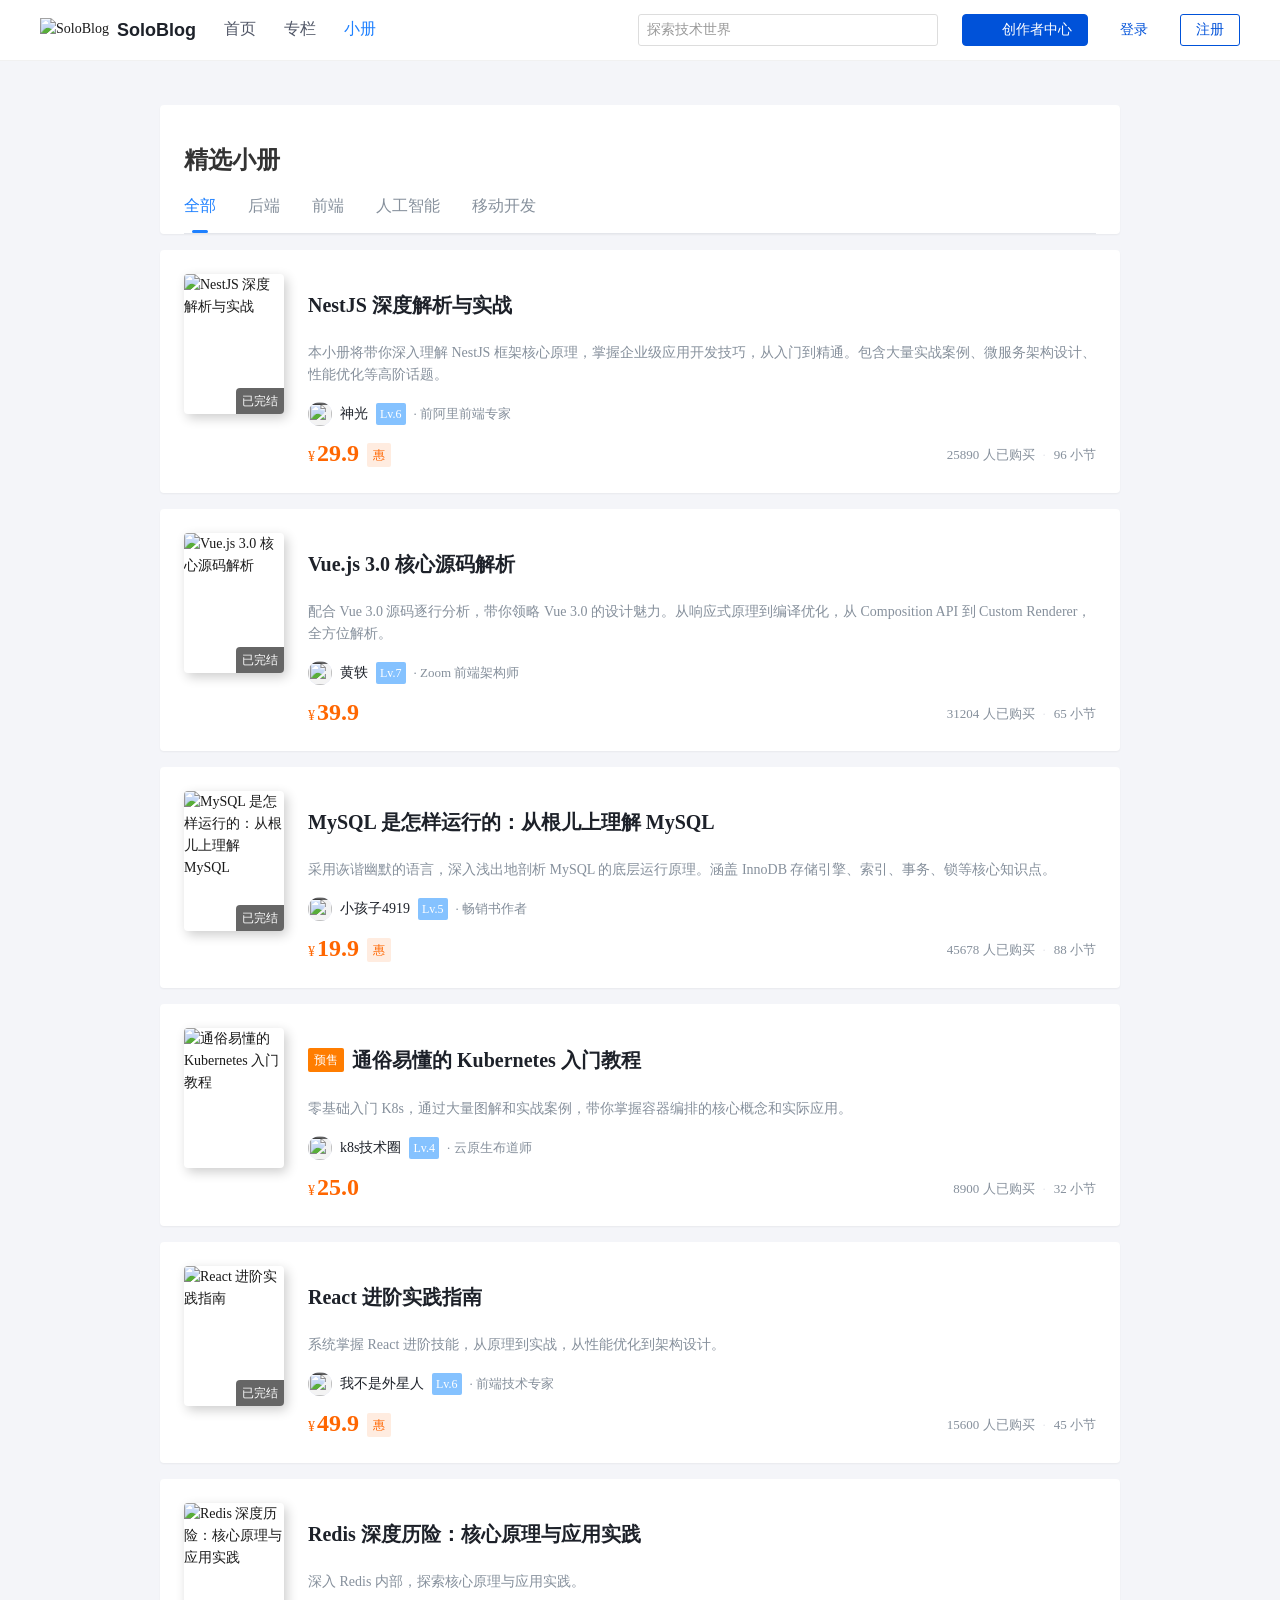
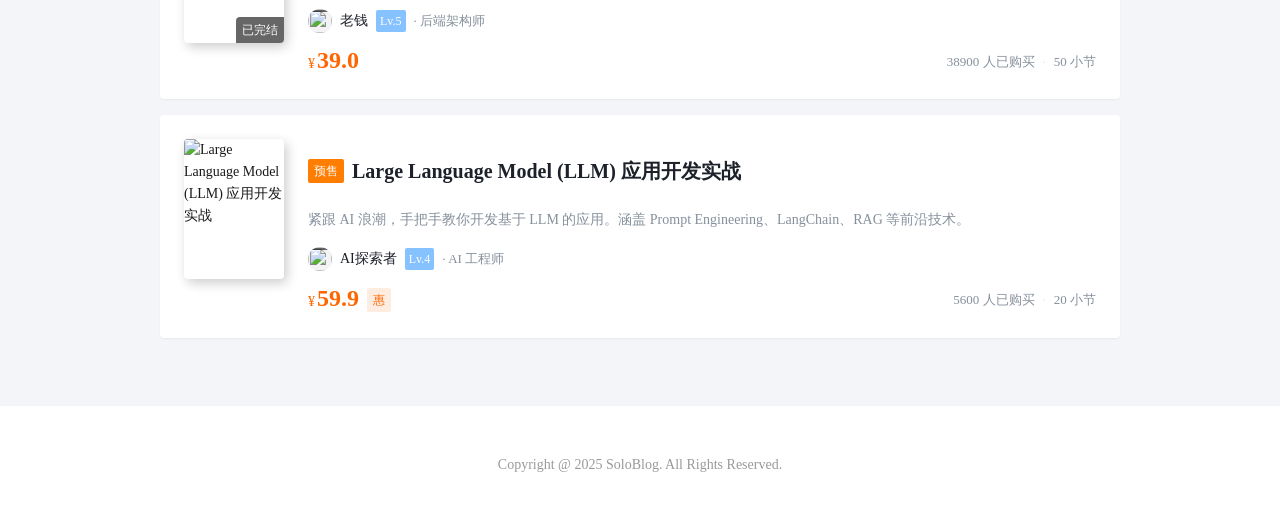
==== commit 7c65b491: "Updates" ====
--- a/booklet/index.html
+++ b/booklet/index.html
@@ -79,13 +79,13 @@
 <style>.booklet-page[data-v-57bb32fa]{margin:0 auto;max-width:960px;padding:20px 0}.page-header[data-v-57bb32fa]{background:#fff;border-radius:4px;box-shadow:0 1px 2px #0000000d;margin-bottom:16px;padding:24px 24px 0}.title[data-v-57bb32fa]{color:#333;font-size:24px;font-weight:600;margin-bottom:24px}.filters[data-v-57bb32fa]{border-bottom:1px solid #e4e6eb;display:flex;gap:32px}.filter-item[data-v-57bb32fa]{color:#86909c;cursor:pointer;font-size:16px;padding-bottom:16px;position:relative;transition:all .2s}.filter-item.active[data-v-57bb32fa],.filter-item[data-v-57bb32fa]:hover{color:var(--brand-color)}.filter-item.active[data-v-57bb32fa]{font-weight:500}.filter-item.active[data-v-57bb32fa]:after{background-color:var(--brand-color);border-radius:2px;bottom:0;content:"";height:3px;left:50%;position:absolute;transform:translate(-50%);width:16px}.booklet-item[data-v-57bb32fa]{background:#fff;border-radius:4px;box-shadow:0 1px 2px #0000000d;cursor:pointer;display:flex;margin-bottom:16px;padding:24px;transition:all .2s}.booklet-item[data-v-57bb32fa]:hover{box-shadow:0 4px 16px #0000001a;transform:translateY(-2px)}.cover[data-v-57bb32fa]{border-radius:4px;box-shadow:3px 4px 12px #0003;flex-shrink:0;height:140px;margin-right:24px;overflow:hidden;position:relative;width:100px}.cover img[data-v-57bb32fa]{height:100%;-o-object-fit:cover;object-fit:cover;transition:transform .3s;width:100%}.booklet-item:hover .cover img[data-v-57bb32fa]{transform:scale(1.05)}.chapter-badge[data-v-57bb32fa]{background:#0009;border-top-left-radius:4px;bottom:0;color:#fff;font-size:12px;padding:2px 6px;position:absolute;right:0}.info[data-v-57bb32fa]{display:flex;flex:1;flex-direction:column}.book-title[data-v-57bb32fa]{align-items:center;color:#1d2129;display:flex;font-size:20px;font-weight:600;gap:8px;margin-bottom:12px}.presale-tag[data-v-57bb32fa]{background:#ff7d00;border-radius:2px;color:#fff;font-size:12px;font-weight:400;padding:1px 6px}.book-desc[data-v-57bb32fa]{color:#86909c;display:-webkit-box;font-size:14px;-webkit-line-clamp:2;line-height:22px;margin-bottom:16px;-webkit-box-orient:vertical;overflow:hidden}.author-row[data-v-57bb32fa]{align-items:center;display:flex;gap:8px;margin-bottom:auto}.author-name[data-v-57bb32fa]{color:#1d2129;font-size:14px;font-weight:500}.author-desc[data-v-57bb32fa]{color:#86909c;font-size:13px}.level-tag[data-v-57bb32fa]{background:#85c2ff;border-radius:2px;color:#fff;font-size:12px;padding:0 4px}.meta-row[data-v-57bb32fa]{align-items:center;display:flex;justify-content:space-between;margin-top:16px}.price-section[data-v-57bb32fa]{align-items:baseline;color:#f60;display:flex}.currency[data-v-57bb32fa]{font-size:14px;margin-right:2px}.amount[data-v-57bb32fa]{font-size:24px;font-weight:600}.badge[data-v-57bb32fa]{background:#ffece0;border-radius:2px;color:#f60;font-size:12px;margin-left:8px;padding:1px 6px;transform:translateY(-2px)}.stats[data-v-57bb32fa]{align-items:center;display:flex;font-size:13px}.stat-item[data-v-57bb32fa],.stats[data-v-57bb32fa]{color:#86909c}.divider[data-v-57bb32fa]{color:#e5e6eb;margin:0 8px}</style>
 <style>.footer[data-v-f22e3871]{background-color:var(--td-bg-color-container);padding:24px;text-align:center}</style>
 <link rel="stylesheet" href="/solo-blog-juejin-demo/_nuxt/entry.YX0vgIjP.css" crossorigin>
-<link rel="preload" as="fetch" crossorigin="anonymous" href="/solo-blog-juejin-demo/booklet/_payload.json?fdc623e8-3b88-49f0-8744-26383382e754">
+<link rel="preload" as="fetch" crossorigin="anonymous" href="/solo-blog-juejin-demo/booklet/_payload.json?af224e96-48a3-4649-a62a-cac55b269f77">
 <link rel="modulepreload" as="script" crossorigin href="/solo-blog-juejin-demo/_nuxt/BIdPSVRR.js">
 <link rel="modulepreload" as="script" crossorigin href="/solo-blog-juejin-demo/_nuxt/C_rBnEZM.js">
 <link rel="modulepreload" as="script" crossorigin href="/solo-blog-juejin-demo/_nuxt/DTlByirO.js">
 <link rel="modulepreload" as="script" crossorigin href="/solo-blog-juejin-demo/_nuxt/CiBrn1MR.js">
 <link rel="modulepreload" as="script" crossorigin href="/solo-blog-juejin-demo/_nuxt/DlAUqK2U.js">
 <link rel="modulepreload" as="script" crossorigin href="/solo-blog-juejin-demo/_nuxt/CQp114mx.js">
-<link rel="preload" as="fetch" fetchpriority="low" crossorigin="anonymous" href="/solo-blog-juejin-demo/_nuxt/builds/meta/fdc623e8-3b88-49f0-8744-26383382e754.json">
-<script type="module" src="/solo-blog-juejin-demo/_nuxt/BIdPSVRR.js" crossorigin></script></head><body><div id="__nuxt"><div><section class="t-layout app-layout" data-v-edfa269b><!--[--><header class="t-layout__header app-header" style="" data-v-edfa269b><!--[--><div class="header-content container" data-v-edfa269b><div class="header-inner" data-v-edfa269b data-v-cb3f1b0e><div class="left-section" data-v-cb3f1b0e><a href="/solo-blog-juejin-demo/" class="logo-link" data-v-cb3f1b0e><img class="logo" src="https://lf3-cdn-tos.bytescm.com/obj/static/xitu_juejin_web/e08da34488b114bd4c665ba2fa520a31.svg" alt="SoloBlog" data-v-cb3f1b0e><span class="logo-text" data-v-cb3f1b0e>SoloBlog</span></a><nav class="main-nav" data-v-cb3f1b0e><a href="/solo-blog-juejin-demo/" class="nav-item" data-v-cb3f1b0e>首页</a><a href="/solo-blog-juejin-demo/column" class="nav-item" data-v-cb3f1b0e>专栏</a><a aria-current="page" href="/solo-blog-juejin-demo/booklet" class="active router-link-exact-active nav-item" data-v-cb3f1b0e>小册</a></nav></div><div class="right-section" data-v-cb3f1b0e><div class="search-box" data-v-cb3f1b0e><div class="t-input__wrap search-input" data-v-cb3f1b0e><div class="t-input t-input--suffix"><!----><!----><input class="t-input__inner" placeholder="探索技术世界" type="text" unselectable="off" spellcheck="false" value><!----><!----><!----><span class="t-input__suffix t-input__suffix-icon"><!--[--><svg class="t-icon t-icon-search" style="" data-v-cb3f1b0e><use href="#t-icon-search"></use></svg><!--]--></span></div><!----></div></div><div class="action-buttons" data-v-cb3f1b0e><button class="t-button t-button--variant-base t-button--theme-primary t-button--shape-rectangle creator-btn" type="button" href tabindex="0" data-v-cb3f1b0e><!--[--><!--[--><svg class="t-icon t-icon-edit-1" style="" data-v-cb3f1b0e><use href="#t-icon-edit-1"></use></svg><!--]--><span class="t-button__text"><!--[--> 创作者中心 <!--]--></span><!--]--></button><!--[--><button class="t-button t-button--variant-text t-button--theme-primary t-button--shape-rectangle login-btn" type="button" href tabindex="0" data-v-cb3f1b0e><span class="t-button__text"><!--[-->登录<!--]--></span></button><button class="t-button t-button--variant-outline t-button--theme-primary t-button--shape-rectangle register-btn" type="button" href tabindex="0" data-v-cb3f1b0e><span class="t-button__text"><!--[-->注册<!--]--></span></button><!--]--></div></div></div></div><!--]--></header><main class="t-layout__content main-content" data-v-edfa269b><!--[--><div class="container main-container" data-v-edfa269b><!--[--><div class="booklet-page" data-v-57bb32fa><div class="page-header" data-v-57bb32fa><div class="header-top" data-v-57bb32fa><h2 class="title" data-v-57bb32fa>精选小册</h2></div><div class="filters" data-v-57bb32fa><span class="active filter-item" data-v-57bb32fa>全部</span><span class="filter-item" data-v-57bb32fa>后端</span><span class="filter-item" data-v-57bb32fa>前端</span><span class="filter-item" data-v-57bb32fa>人工智能</span><span class="filter-item" data-v-57bb32fa>移动开发</span></div></div><div class="booklet-list" data-v-57bb32fa><!--[--><div class="booklet-item" data-v-57bb32fa><div class="cover" data-v-57bb32fa><img src="https://p1-juejin.byteimg.com/tos-cn-i-k3u1fbpfcp/22d5771804594c7784380907d8961314~tplv-k3u1fbpfcp-no-mark:420:420:300:420.awebp?" alt="NestJS 深度解析与实战" data-v-57bb32fa><div class="chapter-badge" data-v-57bb32fa>已完结</div></div><div class="info" data-v-57bb32fa><h3 class="book-title" data-v-57bb32fa><!----> NestJS 深度解析与实战</h3><p class="book-desc" data-v-57bb32fa>本小册将带你深入理解 NestJS 框架核心原理，掌握企业级应用开发技巧，从入门到精通。包含大量实战案例、微服务架构设计、性能优化等高阶话题。</p><div class="author-row" data-v-57bb32fa><div class="t-avatar t-avatar--circle" style="width:24px;height:24px;font-size:12px;" data-v-57bb32fa><div class="t-image__wrapper t-image__wrapper--shape-square" fallback referrerpolicy="strict-origin-when-cross-origin" style="height:24px;width:24px;"><!----><!----><!----><img src="https://p1-juejin.byteimg.com/tos-cn-i-k3u1fbpfcp/37d7790b798748369363e45371239241~tplv-k3u1fbpfcp-no-mark:100:100:100:100.awebp?" class="t-image t-image--fit-fill t-image--position-center" alt referrerpolicy="strict-origin-when-cross-origin"><div class="t-image__loading"><div class="t-space t-space-align-center t-space-vertical" style="gap:8px;"><!--[--><!--[--><div class="t-space-item"><svg fill="none" viewBox="0 0 24 24" width="1em" height="1em" class="t-icon t-icon-image" style="fill:none;font-size:24px;"><g id="image"><path id="fill1" fill="transparent" d="M3 21H20L9 10L3 16V21Z"></path><circle id="fill2" cx="15.75" cy="8.25" r="2" fill="transparent"></circle><path id="stroke1" stroke="currentColor" d="M3 16V3H21V21H20M3 16V21H20M3 16L9 10L20 21" stroke-width="2"></path><circle id="stroke2" cx="15.75" cy="8.25" r="2" stroke="currentColor" stroke-width="2"></circle></g></svg></div><!----><!--]--><!--[--><div class="t-space-item">图片加载中</div><!----><!--]--><!--]--></div></div><!----><!----></div></div><span class="author-name" data-v-57bb32fa>神光</span><span class="level-tag" data-v-57bb32fa>Lv.6</span><span class="author-desc" data-v-57bb32fa> · 前阿里前端专家</span></div><div class="meta-row" data-v-57bb32fa><div class="price-section" data-v-57bb32fa><span class="currency" data-v-57bb32fa>¥</span><span class="amount" data-v-57bb32fa>29.9</span><span class="badge" data-v-57bb32fa>惠</span></div><div class="stats" data-v-57bb32fa><span class="stat-item" data-v-57bb32fa>25890 人已购买</span><span class="divider" data-v-57bb32fa>·</span><span class="stat-item" data-v-57bb32fa>96 小节</span></div></div></div></div><div class="booklet-item" data-v-57bb32fa><div class="cover" data-v-57bb32fa><img src="https://placehold.co/200x280/42b883/ffffff?text=Vue3" alt="Vue.js 3.0 核心源码解析" data-v-57bb32fa><div class="chapter-badge" data-v-57bb32fa>已完结</div></div><div class="info" data-v-57bb32fa><h3 class="book-title" data-v-57bb32fa><!----> Vue.js 3.0 核心源码解析</h3><p class="book-desc" data-v-57bb32fa>配合 Vue 3.0 源码逐行分析，带你领略 Vue 3.0 的设计魅力。从响应式原理到编译优化，从 Composition API 到 Custom Renderer，全方位解析。</p><div class="author-row" data-v-57bb32fa><div class="t-avatar t-avatar--circle" style="width:24px;height:24px;font-size:12px;" data-v-57bb32fa><div class="t-image__wrapper t-image__wrapper--shape-square" fallback referrerpolicy="strict-origin-when-cross-origin" style="height:24px;width:24px;"><!----><!----><!----><img src="https://placehold.co/100x100/42b883/ffffff?text=Author" class="t-image t-image--fit-fill t-image--position-center" alt referrerpolicy="strict-origin-when-cross-origin"><div class="t-image__loading"><div class="t-space t-space-align-center t-space-vertical" style="gap:8px;"><!--[--><!--[--><div class="t-space-item"><svg fill="none" viewBox="0 0 24 24" width="1em" height="1em" class="t-icon t-icon-image" style="fill:none;font-size:24px;"><g id="image"><path id="fill1" fill="transparent" d="M3 21H20L9 10L3 16V21Z"></path><circle id="fill2" cx="15.75" cy="8.25" r="2" fill="transparent"></circle><path id="stroke1" stroke="currentColor" d="M3 16V3H21V21H20M3 16V21H20M3 16L9 10L20 21" stroke-width="2"></path><circle id="stroke2" cx="15.75" cy="8.25" r="2" stroke="currentColor" stroke-width="2"></circle></g></svg></div><!----><!--]--><!--[--><div class="t-space-item">图片加载中</div><!----><!--]--><!--]--></div></div><!----><!----></div></div><span class="author-name" data-v-57bb32fa>黄轶</span><span class="level-tag" data-v-57bb32fa>Lv.7</span><span class="author-desc" data-v-57bb32fa> · Zoom 前端架构师</span></div><div class="meta-row" data-v-57bb32fa><div class="price-section" data-v-57bb32fa><span class="currency" data-v-57bb32fa>¥</span><span class="amount" data-v-57bb32fa>39.9</span><!----></div><div class="stats" data-v-57bb32fa><span class="stat-item" data-v-57bb32fa>31204 人已购买</span><span class="divider" data-v-57bb32fa>·</span><span class="stat-item" data-v-57bb32fa>65 小节</span></div></div></div></div><div class="booklet-item" data-v-57bb32fa><div class="cover" data-v-57bb32fa><img src="https://p1-juejin.byteimg.com/tos-cn-i-k3u1fbpfcp/c648f5df230c4e728080f55e37810793~tplv-k3u1fbpfcp-no-mark:420:420:300:420.awebp?" alt="MySQL 是怎样运行的：从根儿上理解 MySQL" data-v-57bb32fa><div class="chapter-badge" data-v-57bb32fa>已完结</div></div><div class="info" data-v-57bb32fa><h3 class="book-title" data-v-57bb32fa><!----> MySQL 是怎样运行的：从根儿上理解 MySQL</h3><p class="book-desc" data-v-57bb32fa>采用诙谐幽默的语言，深入浅出地剖析 MySQL 的底层运行原理。涵盖 InnoDB 存储引擎、索引、事务、锁等核心知识点。</p><div class="author-row" data-v-57bb32fa><div class="t-avatar t-avatar--circle" style="width:24px;height:24px;font-size:12px;" data-v-57bb32fa><div class="t-image__wrapper t-image__wrapper--shape-square" fallback referrerpolicy="strict-origin-when-cross-origin" style="height:24px;width:24px;"><!----><!----><!----><img src="https://p3-passport.byteacctimg.com/img/user-avatar/5b1418721c5d79673894705572621415~100x100.awebp" class="t-image t-image--fit-fill t-image--position-center" alt referrerpolicy="strict-origin-when-cross-origin"><div class="t-image__loading"><div class="t-space t-space-align-center t-space-vertical" style="gap:8px;"><!--[--><!--[--><div class="t-space-item"><svg fill="none" viewBox="0 0 24 24" width="1em" height="1em" class="t-icon t-icon-image" style="fill:none;font-size:24px;"><g id="image"><path id="fill1" fill="transparent" d="M3 21H20L9 10L3 16V21Z"></path><circle id="fill2" cx="15.75" cy="8.25" r="2" fill="transparent"></circle><path id="stroke1" stroke="currentColor" d="M3 16V3H21V21H20M3 16V21H20M3 16L9 10L20 21" stroke-width="2"></path><circle id="stroke2" cx="15.75" cy="8.25" r="2" stroke="currentColor" stroke-width="2"></circle></g></svg></div><!----><!--]--><!--[--><div class="t-space-item">图片加载中</div><!----><!--]--><!--]--></div></div><!----><!----></div></div><span class="author-name" data-v-57bb32fa>小孩子4919</span><span class="level-tag" data-v-57bb32fa>Lv.5</span><span class="author-desc" data-v-57bb32fa> · 畅销书作者</span></div><div class="meta-row" data-v-57bb32fa><div class="price-section" data-v-57bb32fa><span class="currency" data-v-57bb32fa>¥</span><span class="amount" data-v-57bb32fa>19.9</span><span class="badge" data-v-57bb32fa>惠</span></div><div class="stats" data-v-57bb32fa><span class="stat-item" data-v-57bb32fa>45678 人已购买</span><span class="divider" data-v-57bb32fa>·</span><span class="stat-item" data-v-57bb32fa>88 小节</span></div></div></div></div><div class="booklet-item" data-v-57bb32fa><div class="cover" data-v-57bb32fa><img src="https://p9-juejin.byteimg.com/tos-cn-i-k3u1fbpfcp/5a3f3b906231454694435775f0450531~tplv-k3u1fbpfcp-no-mark:420:420:300:420.awebp?" alt="通俗易懂的 Kubernetes 入门教程" data-v-57bb32fa><!----></div><div class="info" data-v-57bb32fa><h3 class="book-title" data-v-57bb32fa><span class="presale-tag" data-v-57bb32fa>预售</span> 通俗易懂的 Kubernetes 入门教程</h3><p class="book-desc" data-v-57bb32fa>零基础入门 K8s，通过大量图解和实战案例，带你掌握容器编排的核心概念和实际应用。</p><div class="author-row" data-v-57bb32fa><div class="t-avatar t-avatar--circle" style="width:24px;height:24px;font-size:12px;" data-v-57bb32fa><div class="t-image__wrapper t-image__wrapper--shape-square" fallback referrerpolicy="strict-origin-when-cross-origin" style="height:24px;width:24px;"><!----><!----><!----><img src="https://p9-passport.byteacctimg.com/img/user-avatar/1482813133618485~100x100.awebp" class="t-image t-image--fit-fill t-image--position-center" alt referrerpolicy="strict-origin-when-cross-origin"><div class="t-image__loading"><div class="t-space t-space-align-center t-space-vertical" style="gap:8px;"><!--[--><!--[--><div class="t-space-item"><svg fill="none" viewBox="0 0 24 24" width="1em" height="1em" class="t-icon t-icon-image" style="fill:none;font-size:24px;"><g id="image"><path id="fill1" fill="transparent" d="M3 21H20L9 10L3 16V21Z"></path><circle id="fill2" cx="15.75" cy="8.25" r="2" fill="transparent"></circle><path id="stroke1" stroke="currentColor" d="M3 16V3H21V21H20M3 16V21H20M3 16L9 10L20 21" stroke-width="2"></path><circle id="stroke2" cx="15.75" cy="8.25" r="2" stroke="currentColor" stroke-width="2"></circle></g></svg></div><!----><!--]--><!--[--><div class="t-space-item">图片加载中</div><!----><!--]--><!--]--></div></div><!----><!----></div></div><span class="author-name" data-v-57bb32fa>k8s技术圈</span><span class="level-tag" data-v-57bb32fa>Lv.4</span><span class="author-desc" data-v-57bb32fa> · 云原生布道师</span></div><div class="meta-row" data-v-57bb32fa><div class="price-section" data-v-57bb32fa><span class="currency" data-v-57bb32fa>¥</span><span class="amount" data-v-57bb32fa>25.0</span><!----></div><div class="stats" data-v-57bb32fa><span class="stat-item" data-v-57bb32fa>8900 人已购买</span><span class="divider" data-v-57bb32fa>·</span><span class="stat-item" data-v-57bb32fa>32 小节</span></div></div></div></div><div class="booklet-item" data-v-57bb32fa><div class="cover" data-v-57bb32fa><img src="https://placehold.co/200x280/61dafb/ffffff?text=React" alt="React 进阶实践指南" data-v-57bb32fa><div class="chapter-badge" data-v-57bb32fa>已完结</div></div><div class="info" data-v-57bb32fa><h3 class="book-title" data-v-57bb32fa><!----> React 进阶实践指南</h3><p class="book-desc" data-v-57bb32fa>系统掌握 React 进阶技能，从原理到实战，从性能优化到架构设计。</p><div class="author-row" data-v-57bb32fa><div class="t-avatar t-avatar--circle" style="width:24px;height:24px;font-size:12px;" data-v-57bb32fa><div class="t-image__wrapper t-image__wrapper--shape-square" fallback referrerpolicy="strict-origin-when-cross-origin" style="height:24px;width:24px;"><!----><!----><!----><img src="https://placehold.co/100x100/61dafb/ffffff?text=Author" class="t-image t-image--fit-fill t-image--position-center" alt referrerpolicy="strict-origin-when-cross-origin"><div class="t-image__loading"><div class="t-space t-space-align-center t-space-vertical" style="gap:8px;"><!--[--><!--[--><div class="t-space-item"><svg fill="none" viewBox="0 0 24 24" width="1em" height="1em" class="t-icon t-icon-image" style="fill:none;font-size:24px;"><g id="image"><path id="fill1" fill="transparent" d="M3 21H20L9 10L3 16V21Z"></path><circle id="fill2" cx="15.75" cy="8.25" r="2" fill="transparent"></circle><path id="stroke1" stroke="currentColor" d="M3 16V3H21V21H20M3 16V21H20M3 16L9 10L20 21" stroke-width="2"></path><circle id="stroke2" cx="15.75" cy="8.25" r="2" stroke="currentColor" stroke-width="2"></circle></g></svg></div><!----><!--]--><!--[--><div class="t-space-item">图片加载中</div><!----><!--]--><!--]--></div></div><!----><!----></div></div><span class="author-name" data-v-57bb32fa>我不是外星人</span><span class="level-tag" data-v-57bb32fa>Lv.6</span><span class="author-desc" data-v-57bb32fa> · 前端技术专家</span></div><div class="meta-row" data-v-57bb32fa><div class="price-section" data-v-57bb32fa><span class="currency" data-v-57bb32fa>¥</span><span class="amount" data-v-57bb32fa>49.9</span><span class="badge" data-v-57bb32fa>惠</span></div><div class="stats" data-v-57bb32fa><span class="stat-item" data-v-57bb32fa>15600 人已购买</span><span class="divider" data-v-57bb32fa>·</span><span class="stat-item" data-v-57bb32fa>45 小节</span></div></div></div></div><div class="booklet-item" data-v-57bb32fa><div class="cover" data-v-57bb32fa><img src="https://p1-juejin.byteimg.com/tos-cn-i-k3u1fbpfcp/0a9dc19756c4491789c024508494c861~tplv-k3u1fbpfcp-no-mark:420:420:300:420.awebp?" alt="Redis 深度历险：核心原理与应用实践" data-v-57bb32fa><div class="chapter-badge" data-v-57bb32fa>已完结</div></div><div class="info" data-v-57bb32fa><h3 class="book-title" data-v-57bb32fa><!----> Redis 深度历险：核心原理与应用实践</h3><p class="book-desc" data-v-57bb32fa>深入 Redis 内部，探索核心原理与应用实践。</p><div class="author-row" data-v-57bb32fa><div class="t-avatar t-avatar--circle" style="width:24px;height:24px;font-size:12px;" data-v-57bb32fa><div class="t-image__wrapper t-image__wrapper--shape-square" fallback referrerpolicy="strict-origin-when-cross-origin" style="height:24px;width:24px;"><!----><!----><!----><img src="https://p6-passport.byteacctimg.com/img/user-avatar/db3b015357c3208756c805367610664d~100x100.awebp" class="t-image t-image--fit-fill t-image--position-center" alt referrerpolicy="strict-origin-when-cross-origin"><div class="t-image__loading"><div class="t-space t-space-align-center t-space-vertical" style="gap:8px;"><!--[--><!--[--><div class="t-space-item"><svg fill="none" viewBox="0 0 24 24" width="1em" height="1em" class="t-icon t-icon-image" style="fill:none;font-size:24px;"><g id="image"><path id="fill1" fill="transparent" d="M3 21H20L9 10L3 16V21Z"></path><circle id="fill2" cx="15.75" cy="8.25" r="2" fill="transparent"></circle><path id="stroke1" stroke="currentColor" d="M3 16V3H21V21H20M3 16V21H20M3 16L9 10L20 21" stroke-width="2"></path><circle id="stroke2" cx="15.75" cy="8.25" r="2" stroke="currentColor" stroke-width="2"></circle></g></svg></div><!----><!--]--><!--[--><div class="t-space-item">图片加载中</div><!----><!--]--><!--]--></div></div><!----><!----></div></div><span class="author-name" data-v-57bb32fa>老钱</span><span class="level-tag" data-v-57bb32fa>Lv.5</span><span class="author-desc" data-v-57bb32fa> · 后端架构师</span></div><div class="meta-row" data-v-57bb32fa><div class="price-section" data-v-57bb32fa><span class="currency" data-v-57bb32fa>¥</span><span class="amount" data-v-57bb32fa>39.0</span><!----></div><div class="stats" data-v-57bb32fa><span class="stat-item" data-v-57bb32fa>38900 人已购买</span><span class="divider" data-v-57bb32fa>·</span><span class="stat-item" data-v-57bb32fa>50 小节</span></div></div></div></div><div class="booklet-item" data-v-57bb32fa><div class="cover" data-v-57bb32fa><img src="https://placehold.co/200x280/10a37f/ffffff?text=LLM" alt="Large Language Model (LLM) 应用开发实战" data-v-57bb32fa><!----></div><div class="info" data-v-57bb32fa><h3 class="book-title" data-v-57bb32fa><span class="presale-tag" data-v-57bb32fa>预售</span> Large Language Model (LLM) 应用开发实战</h3><p class="book-desc" data-v-57bb32fa>紧跟 AI 浪潮，手把手教你开发基于 LLM 的应用。涵盖 Prompt Engineering、LangChain、RAG 等前沿技术。</p><div class="author-row" data-v-57bb32fa><div class="t-avatar t-avatar--circle" style="width:24px;height:24px;font-size:12px;" data-v-57bb32fa><div class="t-image__wrapper t-image__wrapper--shape-square" fallback referrerpolicy="strict-origin-when-cross-origin" style="height:24px;width:24px;"><!----><!----><!----><img src="https://placehold.co/100x100/10a37f/ffffff?text=Author" class="t-image t-image--fit-fill t-image--position-center" alt referrerpolicy="strict-origin-when-cross-origin"><div class="t-image__loading"><div class="t-space t-space-align-center t-space-vertical" style="gap:8px;"><!--[--><!--[--><div class="t-space-item"><svg fill="none" viewBox="0 0 24 24" width="1em" height="1em" class="t-icon t-icon-image" style="fill:none;font-size:24px;"><g id="image"><path id="fill1" fill="transparent" d="M3 21H20L9 10L3 16V21Z"></path><circle id="fill2" cx="15.75" cy="8.25" r="2" fill="transparent"></circle><path id="stroke1" stroke="currentColor" d="M3 16V3H21V21H20M3 16V21H20M3 16L9 10L20 21" stroke-width="2"></path><circle id="stroke2" cx="15.75" cy="8.25" r="2" stroke="currentColor" stroke-width="2"></circle></g></svg></div><!----><!--]--><!--[--><div class="t-space-item">图片加载中</div><!----><!--]--><!--]--></div></div><!----><!----></div></div><span class="author-name" data-v-57bb32fa>AI探索者</span><span class="level-tag" data-v-57bb32fa>Lv.4</span><span class="author-desc" data-v-57bb32fa> · AI 工程师</span></div><div class="meta-row" data-v-57bb32fa><div class="price-section" data-v-57bb32fa><span class="currency" data-v-57bb32fa>¥</span><span class="amount" data-v-57bb32fa>59.9</span><span class="badge" data-v-57bb32fa>惠</span></div><div class="stats" data-v-57bb32fa><span class="stat-item" data-v-57bb32fa>5600 人已购买</span><span class="divider" data-v-57bb32fa>·</span><span class="stat-item" data-v-57bb32fa>20 小节</span></div></div></div></div><!--]--></div></div><!--]--></div><!--]--></main><footer class="t-layout__footer app-footer" style="" data-v-edfa269b><!--[--><footer class="t-layout__footer footer" style="" data-v-edfa269b data-v-f22e3871><!--[--> Copyright @ 2025 SoloBlog. All Rights Reserved. <!--]--></footer><!--]--></footer><!--]--></section></div></div><div id="teleports"></div><script type="application/json" data-nuxt-data="nuxt-app" data-ssr="true" id="__NUXT_DATA__" data-src="/solo-blog-juejin-demo/booklet/_payload.json?fdc623e8-3b88-49f0-8744-26383382e754">[{"state":1,"once":4,"_errors":5,"serverRendered":14,"path":15,"pinia":16,"prerenderedAt":18},["Reactive",2],{"$sauth_user":3},null,["Set"],["ShallowReactive",6],{"$fsVn47ZmBlCu7gA3Uk4Blvt5SX-egK0TSqeEVichKQTY":7},["NuxtError",8],{"message":9,"statusCode":10,"statusMessage":11,"data":12},"[GET] \"/solo-blog-juejin-demo/api/booklets\": 404 Not Found",404,"Not Found",{"message":13,"error":11,"statusCode":10},"Cannot GET /api/solo-blog-juejin-demo/api/booklets",true,"/booklet",["Reactive",17],{},1766565786263]</script>
-<script>window.__NUXT__={};window.__NUXT__.config={public:{},app:{baseURL:"/solo-blog-juejin-demo/",buildId:"fdc623e8-3b88-49f0-8744-26383382e754",buildAssetsDir:"/_nuxt/",cdnURL:""}}</script></body></html>+<link rel="preload" as="fetch" fetchpriority="low" crossorigin="anonymous" href="/solo-blog-juejin-demo/_nuxt/builds/meta/af224e96-48a3-4649-a62a-cac55b269f77.json">
+<script type="module" src="/solo-blog-juejin-demo/_nuxt/BIdPSVRR.js" crossorigin></script></head><body><div id="__nuxt"><div><section class="t-layout app-layout" data-v-edfa269b><!--[--><header class="t-layout__header app-header" style="" data-v-edfa269b><!--[--><div class="header-content container" data-v-edfa269b><div class="header-inner" data-v-edfa269b data-v-cb3f1b0e><div class="left-section" data-v-cb3f1b0e><a href="/solo-blog-juejin-demo/" class="logo-link" data-v-cb3f1b0e><img class="logo" src="https://lf3-cdn-tos.bytescm.com/obj/static/xitu_juejin_web/e08da34488b114bd4c665ba2fa520a31.svg" alt="SoloBlog" data-v-cb3f1b0e><span class="logo-text" data-v-cb3f1b0e>SoloBlog</span></a><nav class="main-nav" data-v-cb3f1b0e><a href="/solo-blog-juejin-demo/" class="nav-item" data-v-cb3f1b0e>首页</a><a href="/solo-blog-juejin-demo/column" class="nav-item" data-v-cb3f1b0e>专栏</a><a aria-current="page" href="/solo-blog-juejin-demo/booklet" class="active router-link-exact-active nav-item" data-v-cb3f1b0e>小册</a></nav></div><div class="right-section" data-v-cb3f1b0e><div class="search-box" data-v-cb3f1b0e><div class="t-input__wrap search-input" data-v-cb3f1b0e><div class="t-input t-input--suffix"><!----><!----><input class="t-input__inner" placeholder="探索技术世界" type="text" unselectable="off" spellcheck="false" value><!----><!----><!----><span class="t-input__suffix t-input__suffix-icon"><!--[--><svg class="t-icon t-icon-search" style="" data-v-cb3f1b0e><use href="#t-icon-search"></use></svg><!--]--></span></div><!----></div></div><div class="action-buttons" data-v-cb3f1b0e><button class="t-button t-button--variant-base t-button--theme-primary t-button--shape-rectangle creator-btn" type="button" href tabindex="0" data-v-cb3f1b0e><!--[--><!--[--><svg class="t-icon t-icon-edit-1" style="" data-v-cb3f1b0e><use href="#t-icon-edit-1"></use></svg><!--]--><span class="t-button__text"><!--[--> 创作者中心 <!--]--></span><!--]--></button><!--[--><button class="t-button t-button--variant-text t-button--theme-primary t-button--shape-rectangle login-btn" type="button" href tabindex="0" data-v-cb3f1b0e><span class="t-button__text"><!--[-->登录<!--]--></span></button><button class="t-button t-button--variant-outline t-button--theme-primary t-button--shape-rectangle register-btn" type="button" href tabindex="0" data-v-cb3f1b0e><span class="t-button__text"><!--[-->注册<!--]--></span></button><!--]--></div></div></div></div><!--]--></header><main class="t-layout__content main-content" data-v-edfa269b><!--[--><div class="container main-container" data-v-edfa269b><!--[--><div class="booklet-page" data-v-57bb32fa><div class="page-header" data-v-57bb32fa><div class="header-top" data-v-57bb32fa><h2 class="title" data-v-57bb32fa>精选小册</h2></div><div class="filters" data-v-57bb32fa><span class="active filter-item" data-v-57bb32fa>全部</span><span class="filter-item" data-v-57bb32fa>后端</span><span class="filter-item" data-v-57bb32fa>前端</span><span class="filter-item" data-v-57bb32fa>人工智能</span><span class="filter-item" data-v-57bb32fa>移动开发</span></div></div><div class="booklet-list" data-v-57bb32fa><!--[--><div class="booklet-item" data-v-57bb32fa><div class="cover" data-v-57bb32fa><img src="https://p1-juejin.byteimg.com/tos-cn-i-k3u1fbpfcp/22d5771804594c7784380907d8961314~tplv-k3u1fbpfcp-no-mark:420:420:300:420.awebp?" alt="NestJS 深度解析与实战" data-v-57bb32fa><div class="chapter-badge" data-v-57bb32fa>已完结</div></div><div class="info" data-v-57bb32fa><h3 class="book-title" data-v-57bb32fa><!----> NestJS 深度解析与实战</h3><p class="book-desc" data-v-57bb32fa>本小册将带你深入理解 NestJS 框架核心原理，掌握企业级应用开发技巧，从入门到精通。包含大量实战案例、微服务架构设计、性能优化等高阶话题。</p><div class="author-row" data-v-57bb32fa><div class="t-avatar t-avatar--circle" style="width:24px;height:24px;font-size:12px;" data-v-57bb32fa><div class="t-image__wrapper t-image__wrapper--shape-square" fallback referrerpolicy="strict-origin-when-cross-origin" style="height:24px;width:24px;"><!----><!----><!----><img src="https://p1-juejin.byteimg.com/tos-cn-i-k3u1fbpfcp/37d7790b798748369363e45371239241~tplv-k3u1fbpfcp-no-mark:100:100:100:100.awebp?" class="t-image t-image--fit-fill t-image--position-center" alt referrerpolicy="strict-origin-when-cross-origin"><div class="t-image__loading"><div class="t-space t-space-align-center t-space-vertical" style="gap:8px;"><!--[--><!--[--><div class="t-space-item"><svg fill="none" viewBox="0 0 24 24" width="1em" height="1em" class="t-icon t-icon-image" style="fill:none;font-size:24px;"><g id="image"><path id="fill1" fill="transparent" d="M3 21H20L9 10L3 16V21Z"></path><circle id="fill2" cx="15.75" cy="8.25" r="2" fill="transparent"></circle><path id="stroke1" stroke="currentColor" d="M3 16V3H21V21H20M3 16V21H20M3 16L9 10L20 21" stroke-width="2"></path><circle id="stroke2" cx="15.75" cy="8.25" r="2" stroke="currentColor" stroke-width="2"></circle></g></svg></div><!----><!--]--><!--[--><div class="t-space-item">图片加载中</div><!----><!--]--><!--]--></div></div><!----><!----></div></div><span class="author-name" data-v-57bb32fa>神光</span><span class="level-tag" data-v-57bb32fa>Lv.6</span><span class="author-desc" data-v-57bb32fa> · 前阿里前端专家</span></div><div class="meta-row" data-v-57bb32fa><div class="price-section" data-v-57bb32fa><span class="currency" data-v-57bb32fa>¥</span><span class="amount" data-v-57bb32fa>29.9</span><span class="badge" data-v-57bb32fa>惠</span></div><div class="stats" data-v-57bb32fa><span class="stat-item" data-v-57bb32fa>25890 人已购买</span><span class="divider" data-v-57bb32fa>·</span><span class="stat-item" data-v-57bb32fa>96 小节</span></div></div></div></div><div class="booklet-item" data-v-57bb32fa><div class="cover" data-v-57bb32fa><img src="https://placehold.co/200x280/42b883/ffffff?text=Vue3" alt="Vue.js 3.0 核心源码解析" data-v-57bb32fa><div class="chapter-badge" data-v-57bb32fa>已完结</div></div><div class="info" data-v-57bb32fa><h3 class="book-title" data-v-57bb32fa><!----> Vue.js 3.0 核心源码解析</h3><p class="book-desc" data-v-57bb32fa>配合 Vue 3.0 源码逐行分析，带你领略 Vue 3.0 的设计魅力。从响应式原理到编译优化，从 Composition API 到 Custom Renderer，全方位解析。</p><div class="author-row" data-v-57bb32fa><div class="t-avatar t-avatar--circle" style="width:24px;height:24px;font-size:12px;" data-v-57bb32fa><div class="t-image__wrapper t-image__wrapper--shape-square" fallback referrerpolicy="strict-origin-when-cross-origin" style="height:24px;width:24px;"><!----><!----><!----><img src="https://placehold.co/100x100/42b883/ffffff?text=Author" class="t-image t-image--fit-fill t-image--position-center" alt referrerpolicy="strict-origin-when-cross-origin"><div class="t-image__loading"><div class="t-space t-space-align-center t-space-vertical" style="gap:8px;"><!--[--><!--[--><div class="t-space-item"><svg fill="none" viewBox="0 0 24 24" width="1em" height="1em" class="t-icon t-icon-image" style="fill:none;font-size:24px;"><g id="image"><path id="fill1" fill="transparent" d="M3 21H20L9 10L3 16V21Z"></path><circle id="fill2" cx="15.75" cy="8.25" r="2" fill="transparent"></circle><path id="stroke1" stroke="currentColor" d="M3 16V3H21V21H20M3 16V21H20M3 16L9 10L20 21" stroke-width="2"></path><circle id="stroke2" cx="15.75" cy="8.25" r="2" stroke="currentColor" stroke-width="2"></circle></g></svg></div><!----><!--]--><!--[--><div class="t-space-item">图片加载中</div><!----><!--]--><!--]--></div></div><!----><!----></div></div><span class="author-name" data-v-57bb32fa>黄轶</span><span class="level-tag" data-v-57bb32fa>Lv.7</span><span class="author-desc" data-v-57bb32fa> · Zoom 前端架构师</span></div><div class="meta-row" data-v-57bb32fa><div class="price-section" data-v-57bb32fa><span class="currency" data-v-57bb32fa>¥</span><span class="amount" data-v-57bb32fa>39.9</span><!----></div><div class="stats" data-v-57bb32fa><span class="stat-item" data-v-57bb32fa>31204 人已购买</span><span class="divider" data-v-57bb32fa>·</span><span class="stat-item" data-v-57bb32fa>65 小节</span></div></div></div></div><div class="booklet-item" data-v-57bb32fa><div class="cover" data-v-57bb32fa><img src="https://p1-juejin.byteimg.com/tos-cn-i-k3u1fbpfcp/c648f5df230c4e728080f55e37810793~tplv-k3u1fbpfcp-no-mark:420:420:300:420.awebp?" alt="MySQL 是怎样运行的：从根儿上理解 MySQL" data-v-57bb32fa><div class="chapter-badge" data-v-57bb32fa>已完结</div></div><div class="info" data-v-57bb32fa><h3 class="book-title" data-v-57bb32fa><!----> MySQL 是怎样运行的：从根儿上理解 MySQL</h3><p class="book-desc" data-v-57bb32fa>采用诙谐幽默的语言，深入浅出地剖析 MySQL 的底层运行原理。涵盖 InnoDB 存储引擎、索引、事务、锁等核心知识点。</p><div class="author-row" data-v-57bb32fa><div class="t-avatar t-avatar--circle" style="width:24px;height:24px;font-size:12px;" data-v-57bb32fa><div class="t-image__wrapper t-image__wrapper--shape-square" fallback referrerpolicy="strict-origin-when-cross-origin" style="height:24px;width:24px;"><!----><!----><!----><img src="https://p3-passport.byteacctimg.com/img/user-avatar/5b1418721c5d79673894705572621415~100x100.awebp" class="t-image t-image--fit-fill t-image--position-center" alt referrerpolicy="strict-origin-when-cross-origin"><div class="t-image__loading"><div class="t-space t-space-align-center t-space-vertical" style="gap:8px;"><!--[--><!--[--><div class="t-space-item"><svg fill="none" viewBox="0 0 24 24" width="1em" height="1em" class="t-icon t-icon-image" style="fill:none;font-size:24px;"><g id="image"><path id="fill1" fill="transparent" d="M3 21H20L9 10L3 16V21Z"></path><circle id="fill2" cx="15.75" cy="8.25" r="2" fill="transparent"></circle><path id="stroke1" stroke="currentColor" d="M3 16V3H21V21H20M3 16V21H20M3 16L9 10L20 21" stroke-width="2"></path><circle id="stroke2" cx="15.75" cy="8.25" r="2" stroke="currentColor" stroke-width="2"></circle></g></svg></div><!----><!--]--><!--[--><div class="t-space-item">图片加载中</div><!----><!--]--><!--]--></div></div><!----><!----></div></div><span class="author-name" data-v-57bb32fa>小孩子4919</span><span class="level-tag" data-v-57bb32fa>Lv.5</span><span class="author-desc" data-v-57bb32fa> · 畅销书作者</span></div><div class="meta-row" data-v-57bb32fa><div class="price-section" data-v-57bb32fa><span class="currency" data-v-57bb32fa>¥</span><span class="amount" data-v-57bb32fa>19.9</span><span class="badge" data-v-57bb32fa>惠</span></div><div class="stats" data-v-57bb32fa><span class="stat-item" data-v-57bb32fa>45678 人已购买</span><span class="divider" data-v-57bb32fa>·</span><span class="stat-item" data-v-57bb32fa>88 小节</span></div></div></div></div><div class="booklet-item" data-v-57bb32fa><div class="cover" data-v-57bb32fa><img src="https://p9-juejin.byteimg.com/tos-cn-i-k3u1fbpfcp/5a3f3b906231454694435775f0450531~tplv-k3u1fbpfcp-no-mark:420:420:300:420.awebp?" alt="通俗易懂的 Kubernetes 入门教程" data-v-57bb32fa><!----></div><div class="info" data-v-57bb32fa><h3 class="book-title" data-v-57bb32fa><span class="presale-tag" data-v-57bb32fa>预售</span> 通俗易懂的 Kubernetes 入门教程</h3><p class="book-desc" data-v-57bb32fa>零基础入门 K8s，通过大量图解和实战案例，带你掌握容器编排的核心概念和实际应用。</p><div class="author-row" data-v-57bb32fa><div class="t-avatar t-avatar--circle" style="width:24px;height:24px;font-size:12px;" data-v-57bb32fa><div class="t-image__wrapper t-image__wrapper--shape-square" fallback referrerpolicy="strict-origin-when-cross-origin" style="height:24px;width:24px;"><!----><!----><!----><img src="https://p9-passport.byteacctimg.com/img/user-avatar/1482813133618485~100x100.awebp" class="t-image t-image--fit-fill t-image--position-center" alt referrerpolicy="strict-origin-when-cross-origin"><div class="t-image__loading"><div class="t-space t-space-align-center t-space-vertical" style="gap:8px;"><!--[--><!--[--><div class="t-space-item"><svg fill="none" viewBox="0 0 24 24" width="1em" height="1em" class="t-icon t-icon-image" style="fill:none;font-size:24px;"><g id="image"><path id="fill1" fill="transparent" d="M3 21H20L9 10L3 16V21Z"></path><circle id="fill2" cx="15.75" cy="8.25" r="2" fill="transparent"></circle><path id="stroke1" stroke="currentColor" d="M3 16V3H21V21H20M3 16V21H20M3 16L9 10L20 21" stroke-width="2"></path><circle id="stroke2" cx="15.75" cy="8.25" r="2" stroke="currentColor" stroke-width="2"></circle></g></svg></div><!----><!--]--><!--[--><div class="t-space-item">图片加载中</div><!----><!--]--><!--]--></div></div><!----><!----></div></div><span class="author-name" data-v-57bb32fa>k8s技术圈</span><span class="level-tag" data-v-57bb32fa>Lv.4</span><span class="author-desc" data-v-57bb32fa> · 云原生布道师</span></div><div class="meta-row" data-v-57bb32fa><div class="price-section" data-v-57bb32fa><span class="currency" data-v-57bb32fa>¥</span><span class="amount" data-v-57bb32fa>25.0</span><!----></div><div class="stats" data-v-57bb32fa><span class="stat-item" data-v-57bb32fa>8900 人已购买</span><span class="divider" data-v-57bb32fa>·</span><span class="stat-item" data-v-57bb32fa>32 小节</span></div></div></div></div><div class="booklet-item" data-v-57bb32fa><div class="cover" data-v-57bb32fa><img src="https://placehold.co/200x280/61dafb/ffffff?text=React" alt="React 进阶实践指南" data-v-57bb32fa><div class="chapter-badge" data-v-57bb32fa>已完结</div></div><div class="info" data-v-57bb32fa><h3 class="book-title" data-v-57bb32fa><!----> React 进阶实践指南</h3><p class="book-desc" data-v-57bb32fa>系统掌握 React 进阶技能，从原理到实战，从性能优化到架构设计。</p><div class="author-row" data-v-57bb32fa><div class="t-avatar t-avatar--circle" style="width:24px;height:24px;font-size:12px;" data-v-57bb32fa><div class="t-image__wrapper t-image__wrapper--shape-square" fallback referrerpolicy="strict-origin-when-cross-origin" style="height:24px;width:24px;"><!----><!----><!----><img src="https://placehold.co/100x100/61dafb/ffffff?text=Author" class="t-image t-image--fit-fill t-image--position-center" alt referrerpolicy="strict-origin-when-cross-origin"><div class="t-image__loading"><div class="t-space t-space-align-center t-space-vertical" style="gap:8px;"><!--[--><!--[--><div class="t-space-item"><svg fill="none" viewBox="0 0 24 24" width="1em" height="1em" class="t-icon t-icon-image" style="fill:none;font-size:24px;"><g id="image"><path id="fill1" fill="transparent" d="M3 21H20L9 10L3 16V21Z"></path><circle id="fill2" cx="15.75" cy="8.25" r="2" fill="transparent"></circle><path id="stroke1" stroke="currentColor" d="M3 16V3H21V21H20M3 16V21H20M3 16L9 10L20 21" stroke-width="2"></path><circle id="stroke2" cx="15.75" cy="8.25" r="2" stroke="currentColor" stroke-width="2"></circle></g></svg></div><!----><!--]--><!--[--><div class="t-space-item">图片加载中</div><!----><!--]--><!--]--></div></div><!----><!----></div></div><span class="author-name" data-v-57bb32fa>我不是外星人</span><span class="level-tag" data-v-57bb32fa>Lv.6</span><span class="author-desc" data-v-57bb32fa> · 前端技术专家</span></div><div class="meta-row" data-v-57bb32fa><div class="price-section" data-v-57bb32fa><span class="currency" data-v-57bb32fa>¥</span><span class="amount" data-v-57bb32fa>49.9</span><span class="badge" data-v-57bb32fa>惠</span></div><div class="stats" data-v-57bb32fa><span class="stat-item" data-v-57bb32fa>15600 人已购买</span><span class="divider" data-v-57bb32fa>·</span><span class="stat-item" data-v-57bb32fa>45 小节</span></div></div></div></div><div class="booklet-item" data-v-57bb32fa><div class="cover" data-v-57bb32fa><img src="https://p1-juejin.byteimg.com/tos-cn-i-k3u1fbpfcp/0a9dc19756c4491789c024508494c861~tplv-k3u1fbpfcp-no-mark:420:420:300:420.awebp?" alt="Redis 深度历险：核心原理与应用实践" data-v-57bb32fa><div class="chapter-badge" data-v-57bb32fa>已完结</div></div><div class="info" data-v-57bb32fa><h3 class="book-title" data-v-57bb32fa><!----> Redis 深度历险：核心原理与应用实践</h3><p class="book-desc" data-v-57bb32fa>深入 Redis 内部，探索核心原理与应用实践。</p><div class="author-row" data-v-57bb32fa><div class="t-avatar t-avatar--circle" style="width:24px;height:24px;font-size:12px;" data-v-57bb32fa><div class="t-image__wrapper t-image__wrapper--shape-square" fallback referrerpolicy="strict-origin-when-cross-origin" style="height:24px;width:24px;"><!----><!----><!----><img src="https://p6-passport.byteacctimg.com/img/user-avatar/db3b015357c3208756c805367610664d~100x100.awebp" class="t-image t-image--fit-fill t-image--position-center" alt referrerpolicy="strict-origin-when-cross-origin"><div class="t-image__loading"><div class="t-space t-space-align-center t-space-vertical" style="gap:8px;"><!--[--><!--[--><div class="t-space-item"><svg fill="none" viewBox="0 0 24 24" width="1em" height="1em" class="t-icon t-icon-image" style="fill:none;font-size:24px;"><g id="image"><path id="fill1" fill="transparent" d="M3 21H20L9 10L3 16V21Z"></path><circle id="fill2" cx="15.75" cy="8.25" r="2" fill="transparent"></circle><path id="stroke1" stroke="currentColor" d="M3 16V3H21V21H20M3 16V21H20M3 16L9 10L20 21" stroke-width="2"></path><circle id="stroke2" cx="15.75" cy="8.25" r="2" stroke="currentColor" stroke-width="2"></circle></g></svg></div><!----><!--]--><!--[--><div class="t-space-item">图片加载中</div><!----><!--]--><!--]--></div></div><!----><!----></div></div><span class="author-name" data-v-57bb32fa>老钱</span><span class="level-tag" data-v-57bb32fa>Lv.5</span><span class="author-desc" data-v-57bb32fa> · 后端架构师</span></div><div class="meta-row" data-v-57bb32fa><div class="price-section" data-v-57bb32fa><span class="currency" data-v-57bb32fa>¥</span><span class="amount" data-v-57bb32fa>39.0</span><!----></div><div class="stats" data-v-57bb32fa><span class="stat-item" data-v-57bb32fa>38900 人已购买</span><span class="divider" data-v-57bb32fa>·</span><span class="stat-item" data-v-57bb32fa>50 小节</span></div></div></div></div><div class="booklet-item" data-v-57bb32fa><div class="cover" data-v-57bb32fa><img src="https://placehold.co/200x280/10a37f/ffffff?text=LLM" alt="Large Language Model (LLM) 应用开发实战" data-v-57bb32fa><!----></div><div class="info" data-v-57bb32fa><h3 class="book-title" data-v-57bb32fa><span class="presale-tag" data-v-57bb32fa>预售</span> Large Language Model (LLM) 应用开发实战</h3><p class="book-desc" data-v-57bb32fa>紧跟 AI 浪潮，手把手教你开发基于 LLM 的应用。涵盖 Prompt Engineering、LangChain、RAG 等前沿技术。</p><div class="author-row" data-v-57bb32fa><div class="t-avatar t-avatar--circle" style="width:24px;height:24px;font-size:12px;" data-v-57bb32fa><div class="t-image__wrapper t-image__wrapper--shape-square" fallback referrerpolicy="strict-origin-when-cross-origin" style="height:24px;width:24px;"><!----><!----><!----><img src="https://placehold.co/100x100/10a37f/ffffff?text=Author" class="t-image t-image--fit-fill t-image--position-center" alt referrerpolicy="strict-origin-when-cross-origin"><div class="t-image__loading"><div class="t-space t-space-align-center t-space-vertical" style="gap:8px;"><!--[--><!--[--><div class="t-space-item"><svg fill="none" viewBox="0 0 24 24" width="1em" height="1em" class="t-icon t-icon-image" style="fill:none;font-size:24px;"><g id="image"><path id="fill1" fill="transparent" d="M3 21H20L9 10L3 16V21Z"></path><circle id="fill2" cx="15.75" cy="8.25" r="2" fill="transparent"></circle><path id="stroke1" stroke="currentColor" d="M3 16V3H21V21H20M3 16V21H20M3 16L9 10L20 21" stroke-width="2"></path><circle id="stroke2" cx="15.75" cy="8.25" r="2" stroke="currentColor" stroke-width="2"></circle></g></svg></div><!----><!--]--><!--[--><div class="t-space-item">图片加载中</div><!----><!--]--><!--]--></div></div><!----><!----></div></div><span class="author-name" data-v-57bb32fa>AI探索者</span><span class="level-tag" data-v-57bb32fa>Lv.4</span><span class="author-desc" data-v-57bb32fa> · AI 工程师</span></div><div class="meta-row" data-v-57bb32fa><div class="price-section" data-v-57bb32fa><span class="currency" data-v-57bb32fa>¥</span><span class="amount" data-v-57bb32fa>59.9</span><span class="badge" data-v-57bb32fa>惠</span></div><div class="stats" data-v-57bb32fa><span class="stat-item" data-v-57bb32fa>5600 人已购买</span><span class="divider" data-v-57bb32fa>·</span><span class="stat-item" data-v-57bb32fa>20 小节</span></div></div></div></div><!--]--></div></div><!--]--></div><!--]--></main><footer class="t-layout__footer app-footer" style="" data-v-edfa269b><!--[--><footer class="t-layout__footer footer" style="" data-v-edfa269b data-v-f22e3871><!--[--> Copyright @ 2025 SoloBlog. All Rights Reserved. <!--]--></footer><!--]--></footer><!--]--></section></div></div><div id="teleports"></div><script type="application/json" data-nuxt-data="nuxt-app" data-ssr="true" id="__NUXT_DATA__" data-src="/solo-blog-juejin-demo/booklet/_payload.json?af224e96-48a3-4649-a62a-cac55b269f77">[{"state":1,"once":4,"_errors":5,"serverRendered":13,"path":14,"pinia":15,"prerenderedAt":17},["Reactive",2],{"$sauth_user":3},null,["Set"],["ShallowReactive",6],{"$fsVn47ZmBlCu7gA3Uk4Blvt5SX-egK0TSqeEVichKQTY":7},["NuxtError",8],{"message":9,"statusCode":10,"statusMessage":11,"data":12},"[GET] \"/solo-blog-juejin-demo/api/booklets\": 502 Bad Gateway",502,"Bad Gateway","\u003C!DOCTYPE html>\u003Chtml>\u003Chead>\u003Cmeta charset=\"utf-8\">\n\u003Cmeta name=\"viewport\" content=\"width=device-width, initial-scale=1\">\n\u003Ctitle>502 - Bad Gateway | Nuxt\u003C/title>\n\u003Cstyle>*,:after,:before{border-color:var(--un-default-border-color,#e5e7eb);border-style:solid;border-width:0;box-sizing:border-box}:after,:before{--un-content:\"\"}html{line-height:1.5;-webkit-text-size-adjust:100%;font-family:ui-sans-serif,system-ui,sans-serif,Apple Color Emoji,Segoe UI Emoji,Segoe UI Symbol,Noto Color Emoji;font-feature-settings:normal;font-variation-settings:normal;-moz-tab-size:4;tab-size:4;-webkit-tap-highlight-color:transparent}body{line-height:inherit;margin:0}h1{font-size:inherit;font-weight:inherit}h1,p{margin:0}*,:after,:before{--un-rotate:0;--un-rotate-x:0;--un-rotate-y:0;--un-rotate-z:0;--un-scale-x:1;--un-scale-y:1;--un-scale-z:1;--un-skew-x:0;--un-skew-y:0;--un-translate-x:0;--un-translate-y:0;--un-translate-z:0;--un-pan-x: ;--un-pan-y: ;--un-pinch-zoom: ;--un-scroll-snap-strictness:proximity;--un-ordinal: ;--un-slashed-zero: ;--un-numeric-figure: ;--un-numeric-spacing: ;--un-numeric-fraction: ;--un-border-spacing-x:0;--un-border-spacing-y:0;--un-ring-offset-shadow:0 0 transparent;--un-ring-shadow:0 0 transparent;--un-shadow-inset: ;--un-shadow:0 0 transparent;--un-ring-inset: ;--un-ring-offset-width:0px;--un-ring-offset-color:#fff;--un-ring-width:0px;--un-ring-color:rgba(147,197,253,.5);--un-blur: ;--un-brightness: ;--un-contrast: ;--un-drop-shadow: ;--un-grayscale: ;--un-hue-rotate: ;--un-invert: ;--un-saturate: ;--un-sepia: ;--un-backdrop-blur: ;--un-backdrop-brightness: ;--un-backdrop-contrast: ;--un-backdrop-grayscale: ;--un-backdrop-hue-rotate: ;--un-backdrop-invert: ;--un-backdrop-opacity: ;--un-backdrop-saturate: ;--un-backdrop-sepia: }\u003C/style>\n\u003Cstyle>:root{--bg-color-page:#f4f5f9;--bg-color-container:#fff;--text-color-primary:#1d2129;--text-color-secondary:#86909c;--brand-color:#1e80ff;--header-height:60px;--content-width:1200px}body{background-color:var(--bg-color-page);color:var(--text-color-primary);font-family:-apple-system,system-ui,Segoe UI,Roboto,Ubuntu,Cantarell,Noto Sans,sans-serif,BlinkMacSystemFont,Helvetica Neue,PingFang SC,Hiragino Sans GB,Microsoft YaHei,Arial;margin:0}a{color:inherit;text-decoration:none}.container{margin:0 auto;max-width:var(--content-width);padding:0 1rem}.main-container{margin-top:1.5rem}.t-layout{background:transparent!important}\u003C/style>\n\u003Cstyle>@keyframes t-fade-in{0%{opacity:0}to{opacity:1}}@keyframes t-fade-out{0%{opacity:1}to{opacity:0}}@keyframes t-spin{0%{transform:rotate(0)}to{transform:rotate(1turn)}}.t-icon-loading{animation:t-spin 1s linear infinite}@keyframes t-zoom-out{0%{transform:scale(.2)}to{transform:scale(1)}}.t-loading{box-sizing:border-box;color:var(--td-text-color-primary);color:var(--td-brand-color);font:var(--td-font-body-medium);font-size:var(--td-comp-size-l);list-style:none;margin:0;padding:0;position:relative}.t-loading--lock{overflow:hidden}.t-loading.t-size-s{font-size:var(--td-comp-size-xxxs)}.t-loading.t-size-l{font-size:var(--td-comp-size-xxxl)}.t-loading__parent--relative{position:relative!important}.t-loading__fullscreen{height:100%;left:0;position:fixed;top:0;width:100%;z-index:3500}.t-loading--center{align-items:center;display:inline-flex;justify-content:center;vertical-align:middle}.t-loading__content{left:48%;position:absolute;top:20%}.t-loading--inherit-color{color:inherit}.t-loading__parent{position:relative}.t-loading__overlay{background-color:var(--td-mask-disabled)}.t-loading--full{height:100%;left:0;position:absolute;top:0;width:100%;z-index:3500}.t-loading--hidden{visibility:hidden}.t-loading--visible{visibility:visible}.t-loading__text{display:inline-block;font:var(--td-font-body-medium);margin-left:var(--td-comp-margin-xs);vertical-align:middle;width:auto}.t-loading__gradient{align-items:center;display:inline-flex;justify-content:center;vertical-align:middle}.t-loading__gradient-conic{background:conic-gradient(from 90deg at 50% 50%,#fff 0deg,currentcolor 1turn);border-radius:var(--td-radius-circle);height:100%;-webkit-mask:radial-gradient(transparent calc(50% - .5px),#fff 50%);mask:radial-gradient(transparent calc(50% - .5px),#fff 50%);width:100%}\u003C/style>\n\u003Cstyle>.t-button{align-items:center;background-color:transparent;border:1px solid transparent;border-radius:var(--td-radius-default);box-sizing:border-box;color:var(--td-text-color-primary);cursor:pointer;display:inline-flex;font:var(--td-font-body-medium);font-size:var(--td-font-body-medium);justify-content:center;list-style:none;margin:0;outline:none;overflow:hidden;padding:0;position:relative;text-decoration:none;touch-action:manipulation;transition:all .2s linear;vertical-align:middle;white-space:nowrap;z-index:0}.t-button .t-button__text,.t-button .t-icon{display:inline-flex;position:relative;z-index:1}.t-button .t-icon,.t-button .t-loading{font-size:var(--td-font-size-body-large)}.t-button .t-icon+.t-button__text:not(:empty),.t-button .t-loading+.t-button__text:not(:empty){margin-left:8px}.t-button .t-button__suffix:not(:empty){display:inline-flex;margin-left:8px}.t-button--variant-base{background-color:var(--td-bg-color-component);border-color:var(--td-bg-color-component);color:var(--td-text-color-anti);color:var(--td-text-color-primary);font:var(--td-font-body-medium);height:var(--td-comp-size-m);padding-left:calc(var(--td-comp-paddingLR-l) - 1px);padding-right:calc(var(--td-comp-paddingLR-l) - 1px)}.t-button--variant-base .t-icon,.t-button--variant-base .t-loading{font-size:var(--td-font-size-body-large)}.t-button--variant-base:focus-visible,.t-button--variant-base:hover{background-color:var(--td-bg-color-component-hover)}.t-button--variant-base.t-is-disabled,.t-button--variant-base.t-is-loading{background-color:var(--td-bg-color-component-disabled)}.t-button--variant-base:focus-visible,.t-button--variant-base:hover{border-color:var(--td-bg-color-component-hover)}.t-button--variant-base.t-is-disabled,.t-button--variant-base.t-is-loading{border-color:var(--td-bg-color-component-disabled)}.t-button--variant-base:focus-visible,.t-button--variant-base:hover{color:var(--td-text-color-primary)}.t-button--variant-base.t-is-disabled,.t-button--variant-base.t-is-loading{color:var(--td-text-color-disabled)}.t-button--variant-base.t-button--theme-primary{background-color:var(--td-brand-color);border-color:var(--td-brand-color);color:var(--td-text-color-anti)}.t-button--variant-base.t-button--theme-primary:focus-visible,.t-button--variant-base.t-button--theme-primary:hover{background-color:var(--td-brand-color-hover)}.t-button--variant-base.t-button--theme-primary.t-is-disabled,.t-button--variant-base.t-button--theme-primary.t-is-loading{background-color:var(--td-brand-color-disabled)}.t-button--variant-base.t-button--theme-primary:focus-visible,.t-button--variant-base.t-button--theme-primary:hover{border-color:var(--td-brand-color-hover)}.t-button--variant-base.t-button--theme-primary.t-is-disabled,.t-button--variant-base.t-button--theme-primary.t-is-loading{border-color:var(--td-brand-color-disabled)}.t-button--variant-base.t-button--theme-success{background-color:var(--td-success-color);border-color:var(--td-success-color);color:var(--td-text-color-anti)}.t-button--variant-base.t-button--theme-success:focus-visible,.t-button--variant-base.t-button--theme-success:hover{background-color:var(--td-success-color-hover)}.t-button--variant-base.t-button--theme-success.t-is-disabled,.t-button--variant-base.t-button--theme-success.t-is-loading{background-color:var(--td-success-color-disabled)}.t-button--variant-base.t-button--theme-success:focus-visible,.t-button--variant-base.t-button--theme-success:hover{border-color:var(--td-success-color-hover)}.t-button--variant-base.t-button--theme-success.t-is-disabled,.t-button--variant-base.t-button--theme-success.t-is-loading{border-color:var(--td-success-color-disabled)}.t-button--variant-base.t-button--theme-warning{background-color:var(--td-warning-color);border-color:var(--td-warning-color);color:var(--td-text-color-anti)}.t-button--variant-base.t-button--theme-warning:focus-visible,.t-button--variant-base.t-button--theme-warning:hover{background-color:var(--td-warning-color-hover)}.t-button--variant-base.t-button--theme-warning.t-is-disabled,.t-button--variant-base.t-button--theme-warning.t-is-loading{background-color:var(--td-warning-color-disabled)}.t-button--variant-base.t-button--theme-warning:focus-visible,.t-button--variant-base.t-button--theme-warning:hover{border-color:var(--td-warning-color-hover)}.t-button--variant-base.t-button--theme-warning.t-is-disabled,.t-button--variant-base.t-button--theme-warning.t-is-loading{border-color:var(--td-warning-color-disabled)}.t-button--variant-base.t-button--theme-danger{background-color:var(--td-error-color);border-color:var(--td-error-color);color:var(--td-text-color-anti)}.t-button--variant-base.t-button--theme-danger:focus-visible,.t-button--variant-base.t-button--theme-danger:hover{background-color:var(--td-error-color-hover)}.t-button--variant-base.t-button--theme-danger.t-is-disabled,.t-button--variant-base.t-button--theme-danger.t-is-loading{background-color:var(--td-error-color-disabled)}.t-button--variant-base.t-button--theme-danger:focus-visible,.t-button--variant-base.t-button--theme-danger:hover{border-color:var(--td-error-color-hover)}.t-button--variant-base.t-button--theme-danger.t-is-disabled,.t-button--variant-base.t-button--theme-danger.t-is-loading{border-color:var(--td-error-color-disabled)}.t-button--variant-base.t-button--ghost{background-color:transparent;border-color:var(--td-text-color-anti);color:var(--td-text-color-anti)}.t-button--variant-base.t-button--ghost:focus-visible,.t-button--variant-base.t-button--ghost:hover{background-color:transparent}.t-button--variant-base.t-button--ghost.t-is-loading,.t-button--variant-base.t-button--ghost:active{background-color:transparent}.t-button--variant-base.t-button--ghost.t-is-disabled{background-color:#ffffff38}.t-button--variant-base.t-button--ghost:focus-visible,.t-button--variant-base.t-button--ghost:hover{color:var(--td-brand-color-hover)}.t-button--variant-base.t-button--ghost:active{color:var(--td-brand-color-active)}.t-button--variant-base.t-button--ghost.t-is-loading{color:var(--td-text-color-anti)}.t-button--variant-base.t-button--ghost.t-is-disabled{color:#ffffff38}.t-button--variant-base.t-button--ghost:focus-visible,.t-button--variant-base.t-button--ghost:hover{border-color:var(--td-brand-color-hover)}.t-button--variant-base.t-button--ghost:active{border-color:var(--td-brand-color-active)}.t-button--variant-base.t-button--ghost.t-is-loading{border-color:var(--td-text-color-anti)}.t-button--variant-base.t-button--ghost.t-is-disabled{background-color:transparent;border-color:#ffffff38}.t-button--variant-base.t-button--ghost.t-button--theme-primary{border-color:var(--td-brand-color);color:var(--td-brand-color)}.t-button--variant-base.t-button--ghost.t-button--theme-primary:focus-visible,.t-button--variant-base.t-button--ghost.t-button--theme-primary:hover{color:var(--td-brand-color-hover)}.t-button--variant-base.t-button--ghost.t-button--theme-primary:active{color:var(--td-brand-color-active)}.t-button--variant-base.t-button--ghost.t-button--theme-primary.t-is-loading{color:var(--td-brand-color)}.t-button--variant-base.t-button--ghost.t-button--theme-primary.t-is-disabled{color:#ffffff38}.t-button--variant-base.t-button--ghost.t-button--theme-primary:focus-visible,.t-button--variant-base.t-button--ghost.t-button--theme-primary:hover{border-color:var(--td-brand-color-hover)}.t-button--variant-base.t-button--ghost.t-button--theme-primary:active{border-color:var(--td-brand-color-active)}.t-button--variant-base.t-button--ghost.t-button--theme-primary.t-is-loading{border-color:var(--td-brand-color)}.t-button--variant-base.t-button--ghost.t-button--theme-primary.t-is-disabled{background-color:transparent;border-color:#ffffff38}.t-button--variant-base.t-button--ghost.t-button--theme-success{border-color:var(--td-success-color);color:var(--td-success-color)}.t-button--variant-base.t-button--ghost.t-button--theme-success:focus-visible,.t-button--variant-base.t-button--ghost.t-button--theme-success:hover{color:var(--td-success-color-hover)}.t-button--variant-base.t-button--ghost.t-button--theme-success:active{color:var(--td-success-color-active)}.t-button--variant-base.t-button--ghost.t-button--theme-success.t-is-loading{color:var(--td-success-color)}.t-button--variant-base.t-button--ghost.t-button--theme-success.t-is-disabled{color:#ffffff38}.t-button--variant-base.t-button--ghost.t-button--theme-success:focus-visible,.t-button--variant-base.t-button--ghost.t-button--theme-success:hover{border-color:var(--td-success-color-hover)}.t-button--variant-base.t-button--ghost.t-button--theme-success:active{border-color:var(--td-success-color-active)}.t-button--variant-base.t-button--ghost.t-button--theme-success.t-is-loading{border-color:var(--td-success-color)}.t-button--variant-base.t-button--ghost.t-button--theme-success.t-is-disabled{background-color:transparent;border-color:#ffffff38}.t-button--variant-base.t-button--ghost.t-button--theme-warning{border-color:var(--td-warning-color);color:var(--td-warning-color)}.t-button--variant-base.t-button--ghost.t-button--theme-warning:focus-visible,.t-button--variant-base.t-button--ghost.t-button--theme-warning:hover{color:var(--td-warning-color-hover)}.t-button--variant-base.t-button--ghost.t-button--theme-warning:active{color:var(--td-warning-color-active)}.t-button--variant-base.t-button--ghost.t-button--theme-warning.t-is-loading{color:var(--td-warning-color)}.t-button--variant-base.t-button--ghost.t-button--theme-warning.t-is-disabled{color:#ffffff38}.t-button--variant-base.t-button--ghost.t-button--theme-warning:focus-visible,.t-button--variant-base.t-button--ghost.t-button--theme-warning:hover{border-color:var(--td-warning-color-hover)}.t-button--variant-base.t-button--ghost.t-button--theme-warning:active{border-color:var(--td-warning-color-active)}.t-button--variant-base.t-button--ghost.t-button--theme-warning.t-is-loading{border-color:var(--td-warning-color)}.t-button--variant-base.t-button--ghost.t-button--theme-warning.t-is-disabled{background-color:transparent;border-color:#ffffff38}.t-button--variant-base.t-button--ghost.t-button--theme-danger{border-color:var(--td-error-color);color:var(--td-error-color)}.t-button--variant-base.t-button--ghost.t-button--theme-danger:focus-visible,.t-button--variant-base.t-button--ghost.t-button--theme-danger:hover{color:var(--td-error-color-hover)}.t-button--variant-base.t-button--ghost.t-button--theme-danger:active{color:var(--td-error-color-active)}.t-button--variant-base.t-button--ghost.t-button--theme-danger.t-is-loading{color:var(--td-error-color)}.t-button--variant-base.t-button--ghost.t-button--theme-danger.t-is-disabled{color:#ffffff38}.t-button--variant-base.t-button--ghost.t-button--theme-danger:focus-visible,.t-button--variant-base.t-button--ghost.t-button--theme-danger:hover{border-color:var(--td-error-color-hover)}.t-button--variant-base.t-button--ghost.t-button--theme-danger:active{border-color:var(--td-error-color-active)}.t-button--variant-base.t-button--ghost.t-button--theme-danger.t-is-loading{border-color:var(--td-error-color)}.t-button--variant-base.t-button--ghost.t-button--theme-danger.t-is-disabled{background-color:transparent;border-color:#ffffff38}.t-button--variant-base.t-is-loading:not(.t-button--variant-base.t-button--ghost).t-button--theme-default,.t-button--variant-outline{color:var(--td-text-color-primary)}.t-button--variant-outline{background-color:var(--td-bg-color-specialcomponent);border-color:var(--td-border-level-2-color);font:var(--td-font-body-medium);height:var(--td-comp-size-m);padding-left:calc(var(--td-comp-paddingLR-l) - 1px);padding-right:calc(var(--td-comp-paddingLR-l) - 1px)}.t-button--variant-outline .t-icon,.t-button--variant-outline .t-loading{font-size:var(--td-font-size-body-large)}.t-button--variant-outline:focus-visible,.t-button--variant-outline:hover{color:var(--td-brand-color-hover)}.t-button--variant-outline.t-is-disabled,.t-button--variant-outline.t-is-loading{color:var(--td-text-color-disabled)}.t-button--variant-outline:focus-visible,.t-button--variant-outline:hover{background-color:var(--td-bg-color-specialcomponent)}.t-button--variant-outline.t-is-disabled,.t-button--variant-outline.t-is-loading{background-color:var(--td-bg-color-component-disabled)}.t-button--variant-outline:focus-visible,.t-button--variant-outline:hover{border-color:var(--td-brand-color-hover)}.t-button--variant-outline.t-is-disabled,.t-button--variant-outline.t-is-loading{border-color:var(--td-border-level-2-color)}.t-button--variant-outline.t-button--theme-primary{border-color:var(--td-brand-color);color:var(--td-brand-color)}.t-button--variant-outline.t-button--theme-primary:focus-visible,.t-button--variant-outline.t-button--theme-primary:hover{color:var(--td-brand-color-hover)}.t-button--variant-outline.t-button--theme-primary.t-is-disabled,.t-button--variant-outline.t-button--theme-primary.t-is-loading{color:var(--td-brand-color-disabled)}.t-button--variant-outline.t-button--theme-primary:focus-visible,.t-button--variant-outline.t-button--theme-primary:hover{border-color:var(--td-brand-color-hover)}.t-button--variant-outline.t-button--theme-primary.t-is-disabled,.t-button--variant-outline.t-button--theme-primary.t-is-loading{border-color:var(--td-brand-color-disabled)}.t-button--variant-outline.t-button--theme-success{border-color:var(--td-success-color);color:var(--td-success-color)}.t-button--variant-outline.t-button--theme-success:focus-visible,.t-button--variant-outline.t-button--theme-success:hover{color:var(--td-success-color-hover)}.t-button--variant-outline.t-button--theme-success.t-is-disabled,.t-button--variant-outline.t-button--theme-success.t-is-loading{color:var(--td-success-color-disabled)}.t-button--variant-outline.t-button--theme-success:focus-visible,.t-button--variant-outline.t-button--theme-success:hover{border-color:var(--td-success-color-hover)}.t-button--variant-outline.t-button--theme-success.t-is-disabled,.t-button--variant-outline.t-button--theme-success.t-is-loading{border-color:var(--td-success-color-disabled)}.t-button--variant-outline.t-button--theme-warning{border-color:var(--td-warning-color);color:var(--td-warning-color)}.t-button--variant-outline.t-button--theme-warning:focus-visible,.t-button--variant-outline.t-button--theme-warning:hover{color:var(--td-warning-color-hover)}.t-button--variant-outline.t-button--theme-warning.t-is-disabled,.t-button--variant-outline.t-button--theme-warning.t-is-loading{color:var(--td-warning-color-disabled)}.t-button--variant-outline.t-button--theme-warning:focus-visible,.t-button--variant-outline.t-button--theme-warning:hover{border-color:var(--td-warning-color-hover)}.t-button--variant-outline.t-button--theme-warning.t-is-disabled,.t-button--variant-outline.t-button--theme-warning.t-is-loading{border-color:var(--td-warning-color-disabled)}.t-button--variant-outline.t-button--theme-danger{border-color:var(--td-error-color);color:var(--td-error-color)}.t-button--variant-outline.t-button--theme-danger:focus-visible,.t-button--variant-outline.t-button--theme-danger:hover{color:var(--td-error-color-hover)}.t-button--variant-outline.t-button--theme-danger.t-is-disabled,.t-button--variant-outline.t-button--theme-danger.t-is-loading{color:var(--td-error-color-disabled)}.t-button--variant-outline.t-button--theme-danger:focus-visible,.t-button--variant-outline.t-button--theme-danger:hover{border-color:var(--td-error-color-hover)}.t-button--variant-outline.t-button--theme-danger.t-is-disabled,.t-button--variant-outline.t-button--theme-danger.t-is-loading{border-color:var(--td-error-color-disabled)}.t-button--variant-outline.t-button--ghost{background-color:transparent;border-color:var(--td-text-color-anti);color:var(--td-text-color-anti)}.t-button--variant-outline.t-button--ghost:focus-visible,.t-button--variant-outline.t-button--ghost:hover{background-color:transparent}.t-button--variant-outline.t-button--ghost.t-is-loading,.t-button--variant-outline.t-button--ghost:active{background-color:transparent}.t-button--variant-outline.t-button--ghost.t-is-disabled{background-color:#ffffff38}.t-button--variant-outline.t-button--ghost:focus-visible,.t-button--variant-outline.t-button--ghost:hover{color:var(--td-brand-color-hover)}.t-button--variant-outline.t-button--ghost:active{color:var(--td-brand-color-active)}.t-button--variant-outline.t-button--ghost.t-is-loading{color:var(--td-text-color-anti)}.t-button--variant-outline.t-button--ghost.t-is-disabled{color:#ffffff38}.t-button--variant-outline.t-button--ghost:focus-visible,.t-button--variant-outline.t-button--ghost:hover{border-color:var(--td-brand-color-hover)}.t-button--variant-outline.t-button--ghost:active{border-color:var(--td-brand-color-active)}.t-button--variant-outline.t-button--ghost.t-is-loading{border-color:var(--td-text-color-anti)}.t-button--variant-outline.t-button--ghost.t-is-disabled{background-color:transparent;border-color:#ffffff38}.t-button--variant-outline.t-button--ghost.t-button--theme-primary{border-color:var(--td-brand-color);color:var(--td-brand-color)}.t-button--variant-outline.t-button--ghost.t-button--theme-primary:focus-visible,.t-button--variant-outline.t-button--ghost.t-button--theme-primary:hover{color:var(--td-brand-color-hover)}.t-button--variant-outline.t-button--ghost.t-button--theme-primary:active{color:var(--td-brand-color-active)}.t-button--variant-outline.t-button--ghost.t-button--theme-primary.t-is-loading{color:var(--td-brand-color)}.t-button--variant-outline.t-button--ghost.t-button--theme-primary.t-is-disabled{color:#ffffff38}.t-button--variant-outline.t-button--ghost.t-button--theme-primary:focus-visible,.t-button--variant-outline.t-button--ghost.t-button--theme-primary:hover{border-color:var(--td-brand-color-hover)}.t-button--variant-outline.t-button--ghost.t-button--theme-primary:active{border-color:var(--td-brand-color-active)}.t-button--variant-outline.t-button--ghost.t-button--theme-primary.t-is-loading{border-color:var(--td-brand-color)}.t-button--variant-outline.t-button--ghost.t-button--theme-primary.t-is-disabled{background-color:transparent;border-color:#ffffff38}.t-button--variant-outline.t-button--ghost.t-button--theme-success{border-color:var(--td-success-color);color:var(--td-success-color)}.t-button--variant-outline.t-button--ghost.t-button--theme-success:focus-visible,.t-button--variant-outline.t-button--ghost.t-button--theme-success:hover{color:var(--td-success-color-hover)}.t-button--variant-outline.t-button--ghost.t-button--theme-success:active{color:var(--td-success-color-active)}.t-button--variant-outline.t-button--ghost.t-button--theme-success.t-is-loading{color:var(--td-success-color)}.t-button--variant-outline.t-button--ghost.t-button--theme-success.t-is-disabled{color:#ffffff38}.t-button--variant-outline.t-button--ghost.t-button--theme-success:focus-visible,.t-button--variant-outline.t-button--ghost.t-button--theme-success:hover{border-color:var(--td-success-color-hover)}.t-button--variant-outline.t-button--ghost.t-button--theme-success:active{border-color:var(--td-success-color-active)}.t-button--variant-outline.t-button--ghost.t-button--theme-success.t-is-loading{border-color:var(--td-success-color)}.t-button--variant-outline.t-button--ghost.t-button--theme-success.t-is-disabled{background-color:transparent;border-color:#ffffff38}.t-button--variant-outline.t-button--ghost.t-button--theme-warning{border-color:var(--td-warning-color);color:var(--td-warning-color)}.t-button--variant-outline.t-button--ghost.t-button--theme-warning:focus-visible,.t-button--variant-outline.t-button--ghost.t-button--theme-warning:hover{color:var(--td-warning-color-hover)}.t-button--variant-outline.t-button--ghost.t-button--theme-warning:active{color:var(--td-warning-color-active)}.t-button--variant-outline.t-button--ghost.t-button--theme-warning.t-is-loading{color:var(--td-warning-color)}.t-button--variant-outline.t-button--ghost.t-button--theme-warning.t-is-disabled{color:#ffffff38}.t-button--variant-outline.t-button--ghost.t-button--theme-warning:focus-visible,.t-button--variant-outline.t-button--ghost.t-button--theme-warning:hover{border-color:var(--td-warning-color-hover)}.t-button--variant-outline.t-button--ghost.t-button--theme-warning:active{border-color:var(--td-warning-color-active)}.t-button--variant-outline.t-button--ghost.t-button--theme-warning.t-is-loading{border-color:var(--td-warning-color)}.t-button--variant-outline.t-button--ghost.t-button--theme-warning.t-is-disabled{background-color:transparent;border-color:#ffffff38}.t-button--variant-outline.t-button--ghost.t-button--theme-danger{border-color:var(--td-error-color);color:var(--td-error-color)}.t-button--variant-outline.t-button--ghost.t-button--theme-danger:focus-visible,.t-button--variant-outline.t-button--ghost.t-button--theme-danger:hover{color:var(--td-error-color-hover)}.t-button--variant-outline.t-button--ghost.t-button--theme-danger:active{color:var(--td-error-color-active)}.t-button--variant-outline.t-button--ghost.t-button--theme-danger.t-is-loading{color:var(--td-error-color)}.t-button--variant-outline.t-button--ghost.t-button--theme-danger.t-is-disabled{color:#ffffff38}.t-button--variant-outline.t-button--ghost.t-button--theme-danger:focus-visible,.t-button--variant-outline.t-button--ghost.t-button--theme-danger:hover{border-color:var(--td-error-color-hover)}.t-button--variant-outline.t-button--ghost.t-button--theme-danger:active{border-color:var(--td-error-color-active)}.t-button--variant-outline.t-button--ghost.t-button--theme-danger.t-is-loading{border-color:var(--td-error-color)}.t-button--variant-outline.t-button--ghost.t-button--theme-danger.t-is-disabled{background-color:transparent;border-color:#ffffff38}.t-button--variant-outline.t-is-loading:not(.t-button--variant-outline.t-button--ghost){color:var(--td-text-color-primary)}.t-button--variant-outline.t-is-loading:not(.t-button--variant-outline.t-button--ghost).t-button--theme-primary{background-color:transparent;color:var(--td-brand-color)}.t-button--variant-outline.t-is-loading:not(.t-button--variant-outline.t-button--ghost).t-button--theme-success{background-color:transparent;color:var(--td-success-color)}.t-button--variant-outline.t-is-loading:not(.t-button--variant-outline.t-button--ghost).t-button--theme-warning{background-color:transparent;color:var(--td-warning-color)}.t-button--variant-outline.t-is-loading:not(.t-button--variant-outline.t-button--ghost).t-button--theme-danger{background-color:transparent;color:var(--td-error-color)}.t-button--variant-dashed{background-color:var(--td-bg-color-specialcomponent);border-color:var(--td-border-level-2-color);border-style:dashed;color:var(--td-text-color-primary);font:var(--td-font-body-medium);height:var(--td-comp-size-m);padding-left:calc(var(--td-comp-paddingLR-l) - 1px);padding-right:calc(var(--td-comp-paddingLR-l) - 1px)}.t-button--variant-dashed .t-icon,.t-button--variant-dashed .t-loading{font-size:var(--td-font-size-body-large)}.t-button--variant-dashed:focus-visible,.t-button--variant-dashed:hover{color:var(--td-brand-color-hover)}.t-button--variant-dashed.t-is-disabled,.t-button--variant-dashed.t-is-loading{color:var(--td-text-color-disabled)}.t-button--variant-dashed:focus-visible,.t-button--variant-dashed:hover{background-color:var(--td-bg-color-specialcomponent)}.t-button--variant-dashed.t-is-disabled,.t-button--variant-dashed.t-is-loading{background-color:var(--td-bg-color-component-disabled)}.t-button--variant-dashed:focus-visible,.t-button--variant-dashed:hover{border-color:var(--td-brand-color-hover)}.t-button--variant-dashed.t-is-disabled,.t-button--variant-dashed.t-is-loading{border-color:var(--td-border-level-2-color)}.t-button--variant-dashed.t-button--theme-primary{border-color:var(--td-brand-color);color:var(--td-brand-color)}.t-button--variant-dashed.t-button--theme-primary:focus-visible,.t-button--variant-dashed.t-button--theme-primary:hover{color:var(--td-brand-color-hover)}.t-button--variant-dashed.t-button--theme-primary.t-is-disabled,.t-button--variant-dashed.t-button--theme-primary.t-is-loading{color:var(--td-brand-color-disabled)}.t-button--variant-dashed.t-button--theme-primary:focus-visible,.t-button--variant-dashed.t-button--theme-primary:hover{border-color:var(--td-brand-color-hover)}.t-button--variant-dashed.t-button--theme-primary.t-is-disabled,.t-button--variant-dashed.t-button--theme-primary.t-is-loading{border-color:var(--td-brand-color-disabled)}.t-button--variant-dashed.t-button--theme-success{border-color:var(--td-success-color);color:var(--td-success-color)}.t-button--variant-dashed.t-button--theme-success:focus-visible,.t-button--variant-dashed.t-button--theme-success:hover{color:var(--td-success-color-hover)}.t-button--variant-dashed.t-button--theme-success.t-is-disabled,.t-button--variant-dashed.t-button--theme-success.t-is-loading{color:var(--td-success-color-disabled)}.t-button--variant-dashed.t-button--theme-success:focus-visible,.t-button--variant-dashed.t-button--theme-success:hover{border-color:var(--td-success-color-hover)}.t-button--variant-dashed.t-button--theme-success.t-is-disabled,.t-button--variant-dashed.t-button--theme-success.t-is-loading{border-color:var(--td-success-color-disabled)}.t-button--variant-dashed.t-button--theme-warning{border-color:var(--td-warning-color);color:var(--td-warning-color)}.t-button--variant-dashed.t-button--theme-warning:focus-visible,.t-button--variant-dashed.t-button--theme-warning:hover{color:var(--td-warning-color-hover)}.t-button--variant-dashed.t-button--theme-warning.t-is-disabled,.t-button--variant-dashed.t-button--theme-warning.t-is-loading{color:var(--td-warning-color-disabled)}.t-button--variant-dashed.t-button--theme-warning:focus-visible,.t-button--variant-dashed.t-button--theme-warning:hover{border-color:var(--td-warning-color-hover)}.t-button--variant-dashed.t-button--theme-warning.t-is-disabled,.t-button--variant-dashed.t-button--theme-warning.t-is-loading{border-color:var(--td-warning-color-disabled)}.t-button--variant-dashed.t-button--theme-danger{border-color:var(--td-error-color);color:var(--td-error-color)}.t-button--variant-dashed.t-button--theme-danger:focus-visible,.t-button--variant-dashed.t-button--theme-danger:hover{color:var(--td-error-color-hover)}.t-button--variant-dashed.t-button--theme-danger.t-is-disabled,.t-button--variant-dashed.t-button--theme-danger.t-is-loading{color:var(--td-error-color-disabled)}.t-button--variant-dashed.t-button--theme-danger:focus-visible,.t-button--variant-dashed.t-button--theme-danger:hover{border-color:var(--td-error-color-hover)}.t-button--variant-dashed.t-button--theme-danger.t-is-disabled,.t-button--variant-dashed.t-button--theme-danger.t-is-loading{border-color:var(--td-error-color-disabled)}.t-button--variant-dashed.t-button--ghost{background-color:transparent;border-color:var(--td-text-color-anti);color:var(--td-text-color-anti)}.t-button--variant-dashed.t-button--ghost:focus-visible,.t-button--variant-dashed.t-button--ghost:hover{background-color:transparent}.t-button--variant-dashed.t-button--ghost.t-is-loading,.t-button--variant-dashed.t-button--ghost:active{background-color:transparent}.t-button--variant-dashed.t-button--ghost.t-is-disabled{background-color:#ffffff38}.t-button--variant-dashed.t-button--ghost:focus-visible,.t-button--variant-dashed.t-button--ghost:hover{color:var(--td-brand-color-hover)}.t-button--variant-dashed.t-button--ghost:active{color:var(--td-brand-color-active)}.t-button--variant-dashed.t-button--ghost.t-is-loading{color:var(--td-text-color-anti)}.t-button--variant-dashed.t-button--ghost.t-is-disabled{color:#ffffff38}.t-button--variant-dashed.t-button--ghost:focus-visible,.t-button--variant-dashed.t-button--ghost:hover{border-color:var(--td-brand-color-hover)}.t-button--variant-dashed.t-button--ghost:active{border-color:var(--td-brand-color-active)}.t-button--variant-dashed.t-button--ghost.t-is-loading{border-color:var(--td-text-color-anti)}.t-button--variant-dashed.t-button--ghost.t-is-disabled{background-color:transparent;border-color:#ffffff38}.t-button--variant-dashed.t-button--ghost.t-button--theme-primary{border-color:var(--td-brand-color);color:var(--td-brand-color)}.t-button--variant-dashed.t-button--ghost.t-button--theme-primary:focus-visible,.t-button--variant-dashed.t-button--ghost.t-button--theme-primary:hover{color:var(--td-brand-color-hover)}.t-button--variant-dashed.t-button--ghost.t-button--theme-primary:active{color:var(--td-brand-color-active)}.t-button--variant-dashed.t-button--ghost.t-button--theme-primary.t-is-loading{color:var(--td-brand-color)}.t-button--variant-dashed.t-button--ghost.t-button--theme-primary.t-is-disabled{color:#ffffff38}.t-button--variant-dashed.t-button--ghost.t-button--theme-primary:focus-visible,.t-button--variant-dashed.t-button--ghost.t-button--theme-primary:hover{border-color:var(--td-brand-color-hover)}.t-button--variant-dashed.t-button--ghost.t-button--theme-primary:active{border-color:var(--td-brand-color-active)}.t-button--variant-dashed.t-button--ghost.t-button--theme-primary.t-is-loading{border-color:var(--td-brand-color)}.t-button--variant-dashed.t-button--ghost.t-button--theme-primary.t-is-disabled{background-color:transparent;border-color:#ffffff38}.t-button--variant-dashed.t-button--ghost.t-button--theme-success{border-color:var(--td-success-color);color:var(--td-success-color)}.t-button--variant-dashed.t-button--ghost.t-button--theme-success:focus-visible,.t-button--variant-dashed.t-button--ghost.t-button--theme-success:hover{color:var(--td-success-color-hover)}.t-button--variant-dashed.t-button--ghost.t-button--theme-success:active{color:var(--td-success-color-active)}.t-button--variant-dashed.t-button--ghost.t-button--theme-success.t-is-loading{color:var(--td-success-color)}.t-button--variant-dashed.t-button--ghost.t-button--theme-success.t-is-disabled{color:#ffffff38}.t-button--variant-dashed.t-button--ghost.t-button--theme-success:focus-visible,.t-button--variant-dashed.t-button--ghost.t-button--theme-success:hover{border-color:var(--td-success-color-hover)}.t-button--variant-dashed.t-button--ghost.t-button--theme-success:active{border-color:var(--td-success-color-active)}.t-button--variant-dashed.t-button--ghost.t-button--theme-success.t-is-loading{border-color:var(--td-success-color)}.t-button--variant-dashed.t-button--ghost.t-button--theme-success.t-is-disabled{background-color:transparent;border-color:#ffffff38}.t-button--variant-dashed.t-button--ghost.t-button--theme-warning{border-color:var(--td-warning-color);color:var(--td-warning-color)}.t-button--variant-dashed.t-button--ghost.t-button--theme-warning:focus-visible,.t-button--variant-dashed.t-button--ghost.t-button--theme-warning:hover{color:var(--td-warning-color-hover)}.t-button--variant-dashed.t-button--ghost.t-button--theme-warning:active{color:var(--td-warning-color-active)}.t-button--variant-dashed.t-button--ghost.t-button--theme-warning.t-is-loading{color:var(--td-warning-color)}.t-button--variant-dashed.t-button--ghost.t-button--theme-warning.t-is-disabled{color:#ffffff38}.t-button--variant-dashed.t-button--ghost.t-button--theme-warning:focus-visible,.t-button--variant-dashed.t-button--ghost.t-button--theme-warning:hover{border-color:var(--td-warning-color-hover)}.t-button--variant-dashed.t-button--ghost.t-button--theme-warning:active{border-color:var(--td-warning-color-active)}.t-button--variant-dashed.t-button--ghost.t-button--theme-warning.t-is-loading{border-color:var(--td-warning-color)}.t-button--variant-dashed.t-button--ghost.t-button--theme-warning.t-is-disabled{background-color:transparent;border-color:#ffffff38}.t-button--variant-dashed.t-button--ghost.t-button--theme-danger{border-color:var(--td-error-color);color:var(--td-error-color)}.t-button--variant-dashed.t-button--ghost.t-button--theme-danger:focus-visible,.t-button--variant-dashed.t-button--ghost.t-button--theme-danger:hover{color:var(--td-error-color-hover)}.t-button--variant-dashed.t-button--ghost.t-button--theme-danger:active{color:var(--td-error-color-active)}.t-button--variant-dashed.t-button--ghost.t-button--theme-danger.t-is-loading{color:var(--td-error-color)}.t-button--variant-dashed.t-button--ghost.t-button--theme-danger.t-is-disabled{color:#ffffff38}.t-button--variant-dashed.t-button--ghost.t-button--theme-danger:focus-visible,.t-button--variant-dashed.t-button--ghost.t-button--theme-danger:hover{border-color:var(--td-error-color-hover)}.t-button--variant-dashed.t-button--ghost.t-button--theme-danger:active{border-color:var(--td-error-color-active)}.t-button--variant-dashed.t-button--ghost.t-button--theme-danger.t-is-loading{border-color:var(--td-error-color)}.t-button--variant-dashed.t-button--ghost.t-button--theme-danger.t-is-disabled{background-color:transparent;border-color:#ffffff38}.t-button--variant-dashed.t-is-loading:not(.t-button--variant-dashed.t-button--ghost){color:var(--td-text-color-primary)}.t-button--variant-dashed.t-is-loading:not(.t-button--variant-dashed.t-button--ghost).t-button--theme-primary{background-color:transparent;color:var(--td-brand-color)}.t-button--variant-dashed.t-is-loading:not(.t-button--variant-dashed.t-button--ghost).t-button--theme-success{background-color:transparent;color:var(--td-success-color)}.t-button--variant-dashed.t-is-loading:not(.t-button--variant-dashed.t-button--ghost).t-button--theme-warning{background-color:transparent;color:var(--td-warning-color)}.t-button--variant-dashed.t-is-loading:not(.t-button--variant-dashed.t-button--ghost).t-button--theme-danger{background-color:transparent;color:var(--td-error-color)}.t-button--variant-text{background-color:transparent;border-color:transparent;color:var(--td-text-color-primary);font:var(--td-font-body-medium);height:var(--td-comp-size-m);padding-left:calc(var(--td-comp-paddingLR-l) - 1px);padding-right:calc(var(--td-comp-paddingLR-l) - 1px)}.t-button--variant-text .t-icon,.t-button--variant-text .t-loading{font-size:var(--td-font-size-body-large)}.t-button--variant-text:focus-visible,.t-button--variant-text:hover{color:var(--td-text-color-primary)}.t-button--variant-text.t-is-disabled,.t-button--variant-text.t-is-loading{color:var(--td-text-color-disabled)}.t-button--variant-text:focus-visible,.t-button--variant-text:hover{background-color:var(--td-bg-color-container-hover)}.t-button--variant-text.t-is-disabled,.t-button--variant-text.t-is-loading{background-color:transparent}.t-button--variant-text:focus-visible,.t-button--variant-text:hover{border-color:var(--td-bg-color-container-hover)}.t-button--variant-text.t-is-disabled,.t-button--variant-text.t-is-loading{border-color:transparent}.t-button--variant-text.t-button--theme-primary{color:var(--td-brand-color)}.t-button--variant-text.t-button--theme-primary:focus-visible,.t-button--variant-text.t-button--theme-primary:hover{color:var(--td-brand-color-hover)}.t-button--variant-text.t-button--theme-primary.t-is-disabled,.t-button--variant-text.t-button--theme-primary.t-is-loading{color:var(--td-brand-color-disabled)}.t-button--variant-text.t-button--theme-success{color:var(--td-success-color)}.t-button--variant-text.t-button--theme-success:focus-visible,.t-button--variant-text.t-button--theme-success:hover{color:var(--td-success-color-hover)}.t-button--variant-text.t-button--theme-success.t-is-disabled,.t-button--variant-text.t-button--theme-success.t-is-loading{color:var(--td-success-color-disabled)}.t-button--variant-text.t-button--theme-warning{color:var(--td-warning-color)}.t-button--variant-text.t-button--theme-warning:focus-visible,.t-button--variant-text.t-button--theme-warning:hover{color:var(--td-warning-color-hover)}.t-button--variant-text.t-button--theme-warning.t-is-disabled,.t-button--variant-text.t-button--theme-warning.t-is-loading{color:var(--td-warning-color-disabled)}.t-button--variant-text.t-button--theme-danger{color:var(--td-error-color)}.t-button--variant-text.t-button--theme-danger:focus-visible,.t-button--variant-text.t-button--theme-danger:hover{color:var(--td-error-color-hover)}.t-button--variant-text.t-button--theme-danger.t-is-disabled,.t-button--variant-text.t-button--theme-danger.t-is-loading{color:var(--td-error-color-disabled)}.t-button--variant-text.t-button--ghost{background:none;color:var(--td-text-color-anti)}.t-button--variant-text.t-button--ghost:focus-visible,.t-button--variant-text.t-button--ghost:hover{color:var(--td-brand-color-hover)}.t-button--variant-text.t-button--ghost:active{color:var(--td-brand-color-active)}.t-button--variant-text.t-button--ghost.t-is-loading{color:var(--td-text-color-anti)}.t-button--variant-text.t-button--ghost.t-is-disabled{background-color:transparent;color:#ffffff38}.t-button--variant-text.t-button--ghost.t-button--theme-primary{color:var(--td-brand-color)}.t-button--variant-text.t-button--ghost.t-button--theme-primary:focus-visible,.t-button--variant-text.t-button--ghost.t-button--theme-primary:hover{color:var(--td-brand-color-hover)}.t-button--variant-text.t-button--ghost.t-button--theme-primary:active{color:var(--td-brand-color-active)}.t-button--variant-text.t-button--ghost.t-button--theme-primary.t-is-loading{color:var(--td-brand-color)}.t-button--variant-text.t-button--ghost.t-button--theme-primary.t-is-disabled{background-color:transparent;color:#ffffff38}.t-button--variant-text.t-button--ghost.t-button--theme-success{color:var(--td-success-color)}.t-button--variant-text.t-button--ghost.t-button--theme-success:focus-visible,.t-button--variant-text.t-button--ghost.t-button--theme-success:hover{color:var(--td-success-color-hover)}.t-button--variant-text.t-button--ghost.t-button--theme-success:active{color:var(--td-success-color-active)}.t-button--variant-text.t-button--ghost.t-button--theme-success.t-is-loading{color:var(--td-success-color)}.t-button--variant-text.t-button--ghost.t-button--theme-success.t-is-disabled{background-color:transparent;color:#ffffff38}.t-button--variant-text.t-button--ghost.t-button--theme-warning{color:var(--td-warning-color)}.t-button--variant-text.t-button--ghost.t-button--theme-warning:focus-visible,.t-button--variant-text.t-button--ghost.t-button--theme-warning:hover{color:var(--td-warning-color-hover)}.t-button--variant-text.t-button--ghost.t-button--theme-warning:active{color:var(--td-warning-color-active)}.t-button--variant-text.t-button--ghost.t-button--theme-warning.t-is-loading{color:var(--td-warning-color)}.t-button--variant-text.t-button--ghost.t-button--theme-warning.t-is-disabled{background-color:transparent;color:#ffffff38}.t-button--variant-text.t-button--ghost.t-button--theme-danger{color:var(--td-error-color)}.t-button--variant-text.t-button--ghost.t-button--theme-danger:focus-visible,.t-button--variant-text.t-button--ghost.t-button--theme-danger:hover{color:var(--td-error-color-hover)}.t-button--variant-text.t-button--ghost.t-button--theme-danger:active{color:var(--td-error-color-active)}.t-button--variant-text.t-button--ghost.t-button--theme-danger.t-is-loading{color:var(--td-error-color)}.t-button--variant-text.t-button--ghost.t-button--theme-danger.t-is-disabled{background-color:transparent;color:#ffffff38}.t-button--variant-text.t-is-loading:not(.t-button--variant-text.t-button--ghost){color:var(--td-text-color-primary)}.t-button--variant-text.t-is-loading:not(.t-button--variant-text.t-button--ghost).t-button--theme-primary{color:var(--td-brand-color)}.t-button--variant-text.t-is-loading:not(.t-button--variant-text.t-button--ghost).t-button--theme-success{color:var(--td-success-color)}.t-button--variant-text.t-is-loading:not(.t-button--variant-text.t-button--ghost).t-button--theme-warning{color:var(--td-warning-color)}.t-button--variant-text.t-is-loading:not(.t-button--variant-text.t-button--ghost).t-button--theme-danger{color:var(--td-error-color)}.t-button.t-is-disabled,.t-button.t-is-loading{cursor:not-allowed}.t-button.t-size-s{font:var(--td-font-body-small);height:var(--td-comp-size-xs);padding-left:calc(var(--td-comp-paddingLR-s) - 1px);padding-right:calc(var(--td-comp-paddingLR-s) - 1px)}.t-button.t-size-s .t-icon,.t-button.t-size-s .t-loading{font-size:var(--td-font-size-body-medium)}.t-button.t-size-l{font:var(--td-font-body-large);height:var(--td-comp-size-xl);padding-left:calc(var(--td-comp-paddingLR-xl) - 1px);padding-right:calc(var(--td-comp-paddingLR-xl) - 1px)}.t-button.t-size-l .t-icon,.t-button.t-size-l .t-loading{font-size:var(--td-font-size-title-large)}.t-button--shape-square{padding:0;width:var(--td-comp-size-m)}.t-button--shape-square.t-size-s{padding:0;width:var(--td-comp-size-xs)}.t-button--shape-square.t-size-l{padding:0;width:var(--td-comp-size-xl)}.t-button--shape-round{border-radius:var(--td-radius-round)}.t-button--shape-round.t-size-s{border-radius:calc(var(--td-comp-size-xs)/2)}.t-button--shape-round.t-size-l{border-radius:calc(var(--td-comp-size-xl)/2)}.t-button--shape-circle{border-radius:calc(var(--td-comp-size-m)/2);padding:0;text-align:center;width:var(--td-comp-size-m)}.t-button--shape-circle .t-icon,.t-button--shape-circle .t-loading{font-size:var(--td-font-size-body-large)}.t-button--shape-circle.t-size-s{border-radius:calc(var(--td-comp-size-xs)/2);width:var(--td-comp-size-xs)}.t-button--shape-circle.t-size-l{border-radius:calc(var(--td-comp-size-xl)/2);padding:0;width:var(--td-comp-size-xl)}.t-button.t-size-full-width{display:flex;width:100%}.t-button--ghost{--ripple-color:var(--td-gray-color-10)}.t-button:not(.t-is-disabled):not(.t-button--ghost){--ripple-color:var(--td-bg-color-container-active)}.t-button--variant-base:not(.t-is-disabled):not(.t-button--ghost){--ripple-color:var(--td-bg-color-component-active)}.t-button--variant-base.t-button--theme-primary:not(.t-is-disabled):not(.t-button--ghost){--ripple-color:var(--td-brand-color-active)}.t-button--variant-base.t-button--theme-success:not(.t-is-disabled):not(.t-button--ghost){--ripple-color:var(--td-success-color-active)}.t-button--variant-base.t-button--theme-warning:not(.t-is-disabled):not(.t-button--ghost){--ripple-color:var(--td-warning-color-active)}.t-button--variant-base.t-button--theme-danger:not(.t-is-disabled):not(.t-button--ghost){--ripple-color:var(--td-error-color-active)}\u003C/style>\n\u003Cstyle>@keyframes t-spin{0%{transform:rotate(0)}to{transform:rotate(1turn)}}.t-icon{display:inline-block;height:1em;vertical-align:middle;width:1em}.t-icon:before{font-family:unset}.t-icon-loading{animation:t-spin 1s linear infinite}.t-icon.t-size-s,i.t-size-s{font-size:14px}.t-icon.t-size-m,i.t-size-m{font-size:16px}.t-icon.t-size-l,i.t-size-l{font-size:18px}\u003C/style>\n\u003Cstyle>.t-link{align-items:center;cursor:pointer;display:inline-flex;font:var(--td-font-link-medium);outline:none;padding:0;position:relative;text-decoration:none;transition:all .2s linear}.t-link .t-link__prefix-icon{display:flex;margin-right:var(--td-comp-margin-s)}.t-link .t-link__suffix-icon{display:flex;margin-left:var(--td-comp-margin-s)}.t-link.t-size-s{font:var(--td-font-link-small)}.t-link.t-size-s .t-link__prefix-icon{display:flex;margin-right:var(--td-comp-margin-xs)}.t-link.t-size-s .t-link__suffix-icon{display:flex;margin-left:var(--td-comp-margin-xs)}.t-link.t-size-l{font:var(--td-font-link-large)}.t-link.t-size-l .t-link__prefix-icon{display:flex;margin-right:var(--td-comp-margin-m)}.t-link.t-size-l .t-link__suffix-icon{display:flex;margin-left:var(--td-comp-margin-m)}.t-link--theme-default{color:var(--td-text-color-primary)}.t-link--theme-default:active{color:var(--td-brand-color-active)}.t-link--theme-default.t-link--hover-underline:after{border-bottom:1px solid var(--td-text-color-primary);bottom:0;content:\"\";height:0;left:0;opacity:0;position:absolute;right:0;transition:all .2s linear}.t-link--theme-default.t-link--hover-underline:hover:after{opacity:1}.t-link--theme-default.t-link--hover-underline:active:after{border-color:var(--td-brand-color-active);opacity:1}.t-link--theme-default.t-link--hover-color:hover{color:var(--td-brand-color-hover)}.t-link--theme-default.t-link--hover-color.t-is-underline:hover:after{border-color:var(--td-brand-color-hover)}.t-link--theme-default.t-link--hover-color.t-is-underline:active:after{border-color:var(--td-brand-color-active)}.t-link--theme-default.t-link--hover-color:active{color:var(--td-brand-color-active)}.t-link--theme-default.t-is-underline:after{border-bottom:1px solid var(--td-text-color-primary);bottom:0;content:\"\";height:0;left:0;opacity:1;position:absolute;right:0;transition:all .2s linear}.t-link--theme-default.t-is-disabled{color:var(--td-text-color-disabled);cursor:not-allowed}.t-link--theme-default.t-is-disabled:active,.t-link--theme-default.t-is-disabled:hover{color:var(--td-text-color-disabled)}.t-link--theme-default.t-is-disabled.t-is-underline:after{border-color:var(--td-text-color-disabled)}.t-link--theme-primary{color:var(--td-brand-color)}.t-link--theme-primary:active{color:var(--td-brand-color-active)}.t-link--theme-primary.t-link--hover-underline:after{border-bottom:1px solid var(--td-brand-color);bottom:0;content:\"\";height:0;left:0;opacity:0;position:absolute;right:0;transition:all .2s linear}.t-link--theme-primary.t-link--hover-underline:hover:after{opacity:1}.t-link--theme-primary.t-link--hover-underline:active:after{border-color:var(--td-brand-color-active);opacity:1}.t-link--theme-primary.t-link--hover-color:hover{color:var(--td-brand-color-hover)}.t-link--theme-primary.t-link--hover-color.t-is-underline:hover:after{border-color:var(--td-brand-color-hover)}.t-link--theme-primary.t-link--hover-color.t-is-underline:active:after{border-color:var(--td-brand-color-active)}.t-link--theme-primary.t-link--hover-color:active{color:var(--td-brand-color-active)}.t-link--theme-primary.t-is-underline:after{border-bottom:1px solid var(--td-brand-color);bottom:0;content:\"\";height:0;left:0;opacity:1;position:absolute;right:0;transition:all .2s linear}.t-link--theme-primary.t-is-disabled{color:var(--td-brand-color-disabled);cursor:not-allowed}.t-link--theme-primary.t-is-disabled:active,.t-link--theme-primary.t-is-disabled:hover{color:var(--td-brand-color-disabled)}.t-link--theme-primary.t-is-disabled.t-is-underline:after{border-color:var(--td-brand-color-disabled)}.t-link--theme-success{color:var(--td-success-color)}.t-link--theme-success:active{color:var(--td-success-color-active)}.t-link--theme-success.t-link--hover-underline:after{border-bottom:1px solid var(--td-success-color);bottom:0;content:\"\";height:0;left:0;opacity:0;position:absolute;right:0;transition:all .2s linear}.t-link--theme-success.t-link--hover-underline:hover:after{opacity:1}.t-link--theme-success.t-link--hover-underline:active:after{border-color:var(--td-success-color-active);opacity:1}.t-link--theme-success.t-link--hover-color:hover{color:var(--td-success-color-hover)}.t-link--theme-success.t-link--hover-color.t-is-underline:hover:after{border-color:var(--td-success-color-hover)}.t-link--theme-success.t-link--hover-color.t-is-underline:active:after{border-color:var(--td-success-color-active)}.t-link--theme-success.t-link--hover-color:active{color:var(--td-success-color-active)}.t-link--theme-success.t-is-underline:after{border-bottom:1px solid var(--td-success-color);bottom:0;content:\"\";height:0;left:0;opacity:1;position:absolute;right:0;transition:all .2s linear}.t-link--theme-success.t-is-disabled{cursor:not-allowed}.t-link--theme-success.t-is-disabled,.t-link--theme-success.t-is-disabled:active,.t-link--theme-success.t-is-disabled:hover{color:var(--td-success-color-disabled)}.t-link--theme-success.t-is-disabled.t-is-underline:after{border-color:var(--td-success-color-disabled)}.t-link--theme-danger{color:var(--td-error-color)}.t-link--theme-danger:active{color:var(--td-error-color-active)}.t-link--theme-danger.t-link--hover-underline:after{border-bottom:1px solid var(--td-error-color);bottom:0;content:\"\";height:0;left:0;opacity:0;position:absolute;right:0;transition:all .2s linear}.t-link--theme-danger.t-link--hover-underline:hover:after{opacity:1}.t-link--theme-danger.t-link--hover-underline:active:after{border-color:var(--td-error-color-active);opacity:1}.t-link--theme-danger.t-link--hover-color:hover{color:var(--td-error-color-hover)}.t-link--theme-danger.t-link--hover-color.t-is-underline:hover:after{border-color:var(--td-error-color-hover)}.t-link--theme-danger.t-link--hover-color.t-is-underline:active:after{border-color:var(--td-error-color-active)}.t-link--theme-danger.t-link--hover-color:active{color:var(--td-error-color-active)}.t-link--theme-danger.t-is-underline:after{border-bottom:1px solid var(--td-error-color);bottom:0;content:\"\";height:0;left:0;opacity:1;position:absolute;right:0;transition:all .2s linear}.t-link--theme-danger.t-is-disabled{cursor:not-allowed}.t-link--theme-danger.t-is-disabled,.t-link--theme-danger.t-is-disabled:active,.t-link--theme-danger.t-is-disabled:hover{color:var(--td-error-color-disabled)}.t-link--theme-danger.t-is-disabled.t-is-underline:after{border-color:var(--td-error-color-disabled)}.t-link--theme-warning{color:var(--td-warning-color)}.t-link--theme-warning:active{color:var(--td-warning-color-active)}.t-link--theme-warning.t-link--hover-underline:after{border-bottom:1px solid var(--td-warning-color);bottom:0;content:\"\";height:0;left:0;opacity:0;position:absolute;right:0;transition:all .2s linear}.t-link--theme-warning.t-link--hover-underline:hover:after{opacity:1}.t-link--theme-warning.t-link--hover-underline:active:after{border-color:var(--td-warning-color-active);opacity:1}.t-link--theme-warning.t-link--hover-color:hover{color:var(--td-warning-color-hover)}.t-link--theme-warning.t-link--hover-color.t-is-underline:hover:after{border-color:var(--td-warning-color-hover)}.t-link--theme-warning.t-link--hover-color.t-is-underline:active:after{border-color:var(--td-warning-color-active)}.t-link--theme-warning.t-link--hover-color:active{color:var(--td-warning-color-active)}.t-link--theme-warning.t-is-underline:after{border-bottom:1px solid var(--td-warning-color);bottom:0;content:\"\";height:0;left:0;opacity:1;position:absolute;right:0;transition:all .2s linear}.t-link--theme-warning.t-is-disabled{cursor:not-allowed}.t-link--theme-warning.t-is-disabled,.t-link--theme-warning.t-is-disabled:active,.t-link--theme-warning.t-is-disabled:hover{color:var(--td-warning-color-disabled)}.t-link--theme-warning.t-is-disabled.t-is-underline:after{border-color:var(--td-warning-color-disabled)}\u003C/style>\n\u003Cstyle>.t-row{box-sizing:border-box;color:var(--td-text-color-primary);display:flex;flex-flow:row wrap;font:var(--td-font-body-medium);list-style:none;margin:0;padding:0}.t-row--start{justify-content:flex-start}.t-row--center{justify-content:center}.t-row--end{justify-content:flex-end}.t-row--space-between{justify-content:space-between}.t-row--space-around{justify-content:space-around}.t-row--top{align-items:flex-start}.t-row--middle{align-items:center}.t-row--bottom{align-items:flex-end}.t-row--align-start,.t-row--align-top{align-items:flex-start}.t-row--align-center,.t-row--align-middle{align-items:center}.t-row--align-bottom,.t-row--align-end{align-items:flex-end}.t-row--align-stretch{align-items:stretch}.t-row--align-baseline{align-items:baseline}.t-col{box-sizing:border-box;max-width:100%;min-height:1px;position:relative}.t-col-12{display:block;flex:0 0 100%;max-width:100%}.t-col-push-12{left:100%}.t-col-pull-12{right:100%}.t-col-offset-12{margin-left:100%}.t-col-order-12{order:12}.t-col-11{display:block;flex:0 0 91.66666667%;max-width:91.66666667%}.t-col-push-11{left:91.66666667%}.t-col-pull-11{right:91.66666667%}.t-col-offset-11{margin-left:91.66666667%}.t-col-order-11{order:11}.t-col-10{display:block;flex:0 0 83.33333333%;max-width:83.33333333%}.t-col-push-10{left:83.33333333%}.t-col-pull-10{right:83.33333333%}.t-col-offset-10{margin-left:83.33333333%}.t-col-order-10{order:10}.t-col-9{display:block;flex:0 0 75%;max-width:75%}.t-col-push-9{left:75%}.t-col-pull-9{right:75%}.t-col-offset-9{margin-left:75%}.t-col-order-9{order:9}.t-col-8{display:block;flex:0 0 66.66666667%;max-width:66.66666667%}.t-col-push-8{left:66.66666667%}.t-col-pull-8{right:66.66666667%}.t-col-offset-8{margin-left:66.66666667%}.t-col-order-8{order:8}.t-col-7{display:block;flex:0 0 58.33333333%;max-width:58.33333333%}.t-col-push-7{left:58.33333333%}.t-col-pull-7{right:58.33333333%}.t-col-offset-7{margin-left:58.33333333%}.t-col-order-7{order:7}.t-col-6{display:block;flex:0 0 50%;max-width:50%}.t-col-push-6{left:50%}.t-col-pull-6{right:50%}.t-col-offset-6{margin-left:50%}.t-col-order-6{order:6}.t-col-5{display:block;flex:0 0 41.66666667%;max-width:41.66666667%}.t-col-push-5{left:41.66666667%}.t-col-pull-5{right:41.66666667%}.t-col-offset-5{margin-left:41.66666667%}.t-col-order-5{order:5}.t-col-4{display:block;flex:0 0 33.33333333%;max-width:33.33333333%}.t-col-push-4{left:33.33333333%}.t-col-pull-4{right:33.33333333%}.t-col-offset-4{margin-left:33.33333333%}.t-col-order-4{order:4}.t-col-3{display:block;flex:0 0 25%;max-width:25%}.t-col-push-3{left:25%}.t-col-pull-3{right:25%}.t-col-offset-3{margin-left:25%}.t-col-order-3{order:3}.t-col-2{display:block;flex:0 0 16.66666667%;max-width:16.66666667%}.t-col-push-2{left:16.66666667%}.t-col-pull-2{right:16.66666667%}.t-col-offset-2{margin-left:16.66666667%}.t-col-order-2{order:2}.t-col-1{display:block;flex:0 0 8.33333333%;max-width:8.33333333%}.t-col-push-1{left:8.33333333%}.t-col-pull-1{right:8.33333333%}.t-col-offset-1{margin-left:8.33333333%}.t-col-order-1{order:1}.t-col-0{display:none}.t-col-offset-0{margin-left:0}.t-col-order-0{order:0}.t-col-xs-12{display:block;flex:0 0 100%;max-width:100%}.t-col-xs-push-12{left:100%}.t-col-xs-pull-12{right:100%}.t-col-xs-offset-12{margin-left:100%}.t-col-xs-order-12{order:12}.t-col-xs-11{display:block;flex:0 0 91.66666667%;max-width:91.66666667%}.t-col-xs-push-11{left:91.66666667%}.t-col-xs-pull-11{right:91.66666667%}.t-col-xs-offset-11{margin-left:91.66666667%}.t-col-xs-order-11{order:11}.t-col-xs-10{display:block;flex:0 0 83.33333333%;max-width:83.33333333%}.t-col-xs-push-10{left:83.33333333%}.t-col-xs-pull-10{right:83.33333333%}.t-col-xs-offset-10{margin-left:83.33333333%}.t-col-xs-order-10{order:10}.t-col-xs-9{display:block;flex:0 0 75%;max-width:75%}.t-col-xs-push-9{left:75%}.t-col-xs-pull-9{right:75%}.t-col-xs-offset-9{margin-left:75%}.t-col-xs-order-9{order:9}.t-col-xs-8{display:block;flex:0 0 66.66666667%;max-width:66.66666667%}.t-col-xs-push-8{left:66.66666667%}.t-col-xs-pull-8{right:66.66666667%}.t-col-xs-offset-8{margin-left:66.66666667%}.t-col-xs-order-8{order:8}.t-col-xs-7{display:block;flex:0 0 58.33333333%;max-width:58.33333333%}.t-col-xs-push-7{left:58.33333333%}.t-col-xs-pull-7{right:58.33333333%}.t-col-xs-offset-7{margin-left:58.33333333%}.t-col-xs-order-7{order:7}.t-col-xs-6{display:block;flex:0 0 50%;max-width:50%}.t-col-xs-push-6{left:50%}.t-col-xs-pull-6{right:50%}.t-col-xs-offset-6{margin-left:50%}.t-col-xs-order-6{order:6}.t-col-xs-5{display:block;flex:0 0 41.66666667%;max-width:41.66666667%}.t-col-xs-push-5{left:41.66666667%}.t-col-xs-pull-5{right:41.66666667%}.t-col-xs-offset-5{margin-left:41.66666667%}.t-col-xs-order-5{order:5}.t-col-xs-4{display:block;flex:0 0 33.33333333%;max-width:33.33333333%}.t-col-xs-push-4{left:33.33333333%}.t-col-xs-pull-4{right:33.33333333%}.t-col-xs-offset-4{margin-left:33.33333333%}.t-col-xs-order-4{order:4}.t-col-xs-3{display:block;flex:0 0 25%;max-width:25%}.t-col-xs-push-3{left:25%}.t-col-xs-pull-3{right:25%}.t-col-xs-offset-3{margin-left:25%}.t-col-xs-order-3{order:3}.t-col-xs-2{display:block;flex:0 0 16.66666667%;max-width:16.66666667%}.t-col-xs-push-2{left:16.66666667%}.t-col-xs-pull-2{right:16.66666667%}.t-col-xs-offset-2{margin-left:16.66666667%}.t-col-xs-order-2{order:2}.t-col-xs-1{display:block;flex:0 0 8.33333333%;max-width:8.33333333%}.t-col-xs-push-1{left:8.33333333%}.t-col-xs-pull-1{right:8.33333333%}.t-col-xs-offset-1{margin-left:8.33333333%}.t-col-xs-order-1{order:1}.t-col-xs-0{display:none}.t-col-push-0{left:auto}.t-col-pull-0{right:auto}.t-col-xs-push-0{left:auto}.t-col-xs-pull-0{right:auto}.t-col-xs-offset-0{margin-left:0}.t-col-xs-order-0{order:0}@media(min-width:768px){.t-col-sm-12{display:block;flex:0 0 100%;max-width:100%}.t-col-sm-push-12{left:100%}.t-col-sm-pull-12{right:100%}.t-col-sm-offset-12{margin-left:100%}.t-col-sm-order-12{order:12}.t-col-sm-11{display:block;flex:0 0 91.66666667%;max-width:91.66666667%}.t-col-sm-push-11{left:91.66666667%}.t-col-sm-pull-11{right:91.66666667%}.t-col-sm-offset-11{margin-left:91.66666667%}.t-col-sm-order-11{order:11}.t-col-sm-10{display:block;flex:0 0 83.33333333%;max-width:83.33333333%}.t-col-sm-push-10{left:83.33333333%}.t-col-sm-pull-10{right:83.33333333%}.t-col-sm-offset-10{margin-left:83.33333333%}.t-col-sm-order-10{order:10}.t-col-sm-9{display:block;flex:0 0 75%;max-width:75%}.t-col-sm-push-9{left:75%}.t-col-sm-pull-9{right:75%}.t-col-sm-offset-9{margin-left:75%}.t-col-sm-order-9{order:9}.t-col-sm-8{display:block;flex:0 0 66.66666667%;max-width:66.66666667%}.t-col-sm-push-8{left:66.66666667%}.t-col-sm-pull-8{right:66.66666667%}.t-col-sm-offset-8{margin-left:66.66666667%}.t-col-sm-order-8{order:8}.t-col-sm-7{display:block;flex:0 0 58.33333333%;max-width:58.33333333%}.t-col-sm-push-7{left:58.33333333%}.t-col-sm-pull-7{right:58.33333333%}.t-col-sm-offset-7{margin-left:58.33333333%}.t-col-sm-order-7{order:7}.t-col-sm-6{display:block;flex:0 0 50%;max-width:50%}.t-col-sm-push-6{left:50%}.t-col-sm-pull-6{right:50%}.t-col-sm-offset-6{margin-left:50%}.t-col-sm-order-6{order:6}.t-col-sm-5{display:block;flex:0 0 41.66666667%;max-width:41.66666667%}.t-col-sm-push-5{left:41.66666667%}.t-col-sm-pull-5{right:41.66666667%}.t-col-sm-offset-5{margin-left:41.66666667%}.t-col-sm-order-5{order:5}.t-col-sm-4{display:block;flex:0 0 33.33333333%;max-width:33.33333333%}.t-col-sm-push-4{left:33.33333333%}.t-col-sm-pull-4{right:33.33333333%}.t-col-sm-offset-4{margin-left:33.33333333%}.t-col-sm-order-4{order:4}.t-col-sm-3{display:block;flex:0 0 25%;max-width:25%}.t-col-sm-push-3{left:25%}.t-col-sm-pull-3{right:25%}.t-col-sm-offset-3{margin-left:25%}.t-col-sm-order-3{order:3}.t-col-sm-2{display:block;flex:0 0 16.66666667%;max-width:16.66666667%}.t-col-sm-push-2{left:16.66666667%}.t-col-sm-pull-2{right:16.66666667%}.t-col-sm-offset-2{margin-left:16.66666667%}.t-col-sm-order-2{order:2}.t-col-sm-1{display:block;flex:0 0 8.33333333%;max-width:8.33333333%}.t-col-sm-push-1{left:8.33333333%}.t-col-sm-pull-1{right:8.33333333%}.t-col-sm-offset-1{margin-left:8.33333333%}.t-col-sm-order-1{order:1}.t-col-sm-0{display:none}.t-col-push-0{left:auto}.t-col-pull-0{right:auto}.t-col-sm-push-0{left:auto}.t-col-sm-pull-0{right:auto}.t-col-sm-offset-0{margin-left:0}.t-col-sm-order-0{order:0}}@media(min-width:992px){.t-col-md-12{display:block;flex:0 0 100%;max-width:100%}.t-col-md-push-12{left:100%}.t-col-md-pull-12{right:100%}.t-col-md-offset-12{margin-left:100%}.t-col-md-order-12{order:12}.t-col-md-11{display:block;flex:0 0 91.66666667%;max-width:91.66666667%}.t-col-md-push-11{left:91.66666667%}.t-col-md-pull-11{right:91.66666667%}.t-col-md-offset-11{margin-left:91.66666667%}.t-col-md-order-11{order:11}.t-col-md-10{display:block;flex:0 0 83.33333333%;max-width:83.33333333%}.t-col-md-push-10{left:83.33333333%}.t-col-md-pull-10{right:83.33333333%}.t-col-md-offset-10{margin-left:83.33333333%}.t-col-md-order-10{order:10}.t-col-md-9{display:block;flex:0 0 75%;max-width:75%}.t-col-md-push-9{left:75%}.t-col-md-pull-9{right:75%}.t-col-md-offset-9{margin-left:75%}.t-col-md-order-9{order:9}.t-col-md-8{display:block;flex:0 0 66.66666667%;max-width:66.66666667%}.t-col-md-push-8{left:66.66666667%}.t-col-md-pull-8{right:66.66666667%}.t-col-md-offset-8{margin-left:66.66666667%}.t-col-md-order-8{order:8}.t-col-md-7{display:block;flex:0 0 58.33333333%;max-width:58.33333333%}.t-col-md-push-7{left:58.33333333%}.t-col-md-pull-7{right:58.33333333%}.t-col-md-offset-7{margin-left:58.33333333%}.t-col-md-order-7{order:7}.t-col-md-6{display:block;flex:0 0 50%;max-width:50%}.t-col-md-push-6{left:50%}.t-col-md-pull-6{right:50%}.t-col-md-offset-6{margin-left:50%}.t-col-md-order-6{order:6}.t-col-md-5{display:block;flex:0 0 41.66666667%;max-width:41.66666667%}.t-col-md-push-5{left:41.66666667%}.t-col-md-pull-5{right:41.66666667%}.t-col-md-offset-5{margin-left:41.66666667%}.t-col-md-order-5{order:5}.t-col-md-4{display:block;flex:0 0 33.33333333%;max-width:33.33333333%}.t-col-md-push-4{left:33.33333333%}.t-col-md-pull-4{right:33.33333333%}.t-col-md-offset-4{margin-left:33.33333333%}.t-col-md-order-4{order:4}.t-col-md-3{display:block;flex:0 0 25%;max-width:25%}.t-col-md-push-3{left:25%}.t-col-md-pull-3{right:25%}.t-col-md-offset-3{margin-left:25%}.t-col-md-order-3{order:3}.t-col-md-2{display:block;flex:0 0 16.66666667%;max-width:16.66666667%}.t-col-md-push-2{left:16.66666667%}.t-col-md-pull-2{right:16.66666667%}.t-col-md-offset-2{margin-left:16.66666667%}.t-col-md-order-2{order:2}.t-col-md-1{display:block;flex:0 0 8.33333333%;max-width:8.33333333%}.t-col-md-push-1{left:8.33333333%}.t-col-md-pull-1{right:8.33333333%}.t-col-md-offset-1{margin-left:8.33333333%}.t-col-md-order-1{order:1}.t-col-md-0{display:none}.t-col-push-0{left:auto}.t-col-pull-0{right:auto}.t-col-md-push-0{left:auto}.t-col-md-pull-0{right:auto}.t-col-md-offset-0{margin-left:0}.t-col-md-order-0{order:0}}@media(min-width:1200px){.t-col-lg-12{display:block;flex:0 0 100%;max-width:100%}.t-col-lg-push-12{left:100%}.t-col-lg-pull-12{right:100%}.t-col-lg-offset-12{margin-left:100%}.t-col-lg-order-12{order:12}.t-col-lg-11{display:block;flex:0 0 91.66666667%;max-width:91.66666667%}.t-col-lg-push-11{left:91.66666667%}.t-col-lg-pull-11{right:91.66666667%}.t-col-lg-offset-11{margin-left:91.66666667%}.t-col-lg-order-11{order:11}.t-col-lg-10{display:block;flex:0 0 83.33333333%;max-width:83.33333333%}.t-col-lg-push-10{left:83.33333333%}.t-col-lg-pull-10{right:83.33333333%}.t-col-lg-offset-10{margin-left:83.33333333%}.t-col-lg-order-10{order:10}.t-col-lg-9{display:block;flex:0 0 75%;max-width:75%}.t-col-lg-push-9{left:75%}.t-col-lg-pull-9{right:75%}.t-col-lg-offset-9{margin-left:75%}.t-col-lg-order-9{order:9}.t-col-lg-8{display:block;flex:0 0 66.66666667%;max-width:66.66666667%}.t-col-lg-push-8{left:66.66666667%}.t-col-lg-pull-8{right:66.66666667%}.t-col-lg-offset-8{margin-left:66.66666667%}.t-col-lg-order-8{order:8}.t-col-lg-7{display:block;flex:0 0 58.33333333%;max-width:58.33333333%}.t-col-lg-push-7{left:58.33333333%}.t-col-lg-pull-7{right:58.33333333%}.t-col-lg-offset-7{margin-left:58.33333333%}.t-col-lg-order-7{order:7}.t-col-lg-6{display:block;flex:0 0 50%;max-width:50%}.t-col-lg-push-6{left:50%}.t-col-lg-pull-6{right:50%}.t-col-lg-offset-6{margin-left:50%}.t-col-lg-order-6{order:6}.t-col-lg-5{display:block;flex:0 0 41.66666667%;max-width:41.66666667%}.t-col-lg-push-5{left:41.66666667%}.t-col-lg-pull-5{right:41.66666667%}.t-col-lg-offset-5{margin-left:41.66666667%}.t-col-lg-order-5{order:5}.t-col-lg-4{display:block;flex:0 0 33.33333333%;max-width:33.33333333%}.t-col-lg-push-4{left:33.33333333%}.t-col-lg-pull-4{right:33.33333333%}.t-col-lg-offset-4{margin-left:33.33333333%}.t-col-lg-order-4{order:4}.t-col-lg-3{display:block;flex:0 0 25%;max-width:25%}.t-col-lg-push-3{left:25%}.t-col-lg-pull-3{right:25%}.t-col-lg-offset-3{margin-left:25%}.t-col-lg-order-3{order:3}.t-col-lg-2{display:block;flex:0 0 16.66666667%;max-width:16.66666667%}.t-col-lg-push-2{left:16.66666667%}.t-col-lg-pull-2{right:16.66666667%}.t-col-lg-offset-2{margin-left:16.66666667%}.t-col-lg-order-2{order:2}.t-col-lg-1{display:block;flex:0 0 8.33333333%;max-width:8.33333333%}.t-col-lg-push-1{left:8.33333333%}.t-col-lg-pull-1{right:8.33333333%}.t-col-lg-offset-1{margin-left:8.33333333%}.t-col-lg-order-1{order:1}.t-col-lg-0{display:none}.t-col-push-0{left:auto}.t-col-pull-0{right:auto}.t-col-lg-push-0{left:auto}.t-col-lg-pull-0{right:auto}.t-col-lg-offset-0{margin-left:0}.t-col-lg-order-0{order:0}}@media(min-width:1400px){.t-col-xl-12{display:block;flex:0 0 100%;max-width:100%}.t-col-xl-push-12{left:100%}.t-col-xl-pull-12{right:100%}.t-col-xl-offset-12{margin-left:100%}.t-col-xl-order-12{order:12}.t-col-xl-11{display:block;flex:0 0 91.66666667%;max-width:91.66666667%}.t-col-xl-push-11{left:91.66666667%}.t-col-xl-pull-11{right:91.66666667%}.t-col-xl-offset-11{margin-left:91.66666667%}.t-col-xl-order-11{order:11}.t-col-xl-10{display:block;flex:0 0 83.33333333%;max-width:83.33333333%}.t-col-xl-push-10{left:83.33333333%}.t-col-xl-pull-10{right:83.33333333%}.t-col-xl-offset-10{margin-left:83.33333333%}.t-col-xl-order-10{order:10}.t-col-xl-9{display:block;flex:0 0 75%;max-width:75%}.t-col-xl-push-9{left:75%}.t-col-xl-pull-9{right:75%}.t-col-xl-offset-9{margin-left:75%}.t-col-xl-order-9{order:9}.t-col-xl-8{display:block;flex:0 0 66.66666667%;max-width:66.66666667%}.t-col-xl-push-8{left:66.66666667%}.t-col-xl-pull-8{right:66.66666667%}.t-col-xl-offset-8{margin-left:66.66666667%}.t-col-xl-order-8{order:8}.t-col-xl-7{display:block;flex:0 0 58.33333333%;max-width:58.33333333%}.t-col-xl-push-7{left:58.33333333%}.t-col-xl-pull-7{right:58.33333333%}.t-col-xl-offset-7{margin-left:58.33333333%}.t-col-xl-order-7{order:7}.t-col-xl-6{display:block;flex:0 0 50%;max-width:50%}.t-col-xl-push-6{left:50%}.t-col-xl-pull-6{right:50%}.t-col-xl-offset-6{margin-left:50%}.t-col-xl-order-6{order:6}.t-col-xl-5{display:block;flex:0 0 41.66666667%;max-width:41.66666667%}.t-col-xl-push-5{left:41.66666667%}.t-col-xl-pull-5{right:41.66666667%}.t-col-xl-offset-5{margin-left:41.66666667%}.t-col-xl-order-5{order:5}.t-col-xl-4{display:block;flex:0 0 33.33333333%;max-width:33.33333333%}.t-col-xl-push-4{left:33.33333333%}.t-col-xl-pull-4{right:33.33333333%}.t-col-xl-offset-4{margin-left:33.33333333%}.t-col-xl-order-4{order:4}.t-col-xl-3{display:block;flex:0 0 25%;max-width:25%}.t-col-xl-push-3{left:25%}.t-col-xl-pull-3{right:25%}.t-col-xl-offset-3{margin-left:25%}.t-col-xl-order-3{order:3}.t-col-xl-2{display:block;flex:0 0 16.66666667%;max-width:16.66666667%}.t-col-xl-push-2{left:16.66666667%}.t-col-xl-pull-2{right:16.66666667%}.t-col-xl-offset-2{margin-left:16.66666667%}.t-col-xl-order-2{order:2}.t-col-xl-1{display:block;flex:0 0 8.33333333%;max-width:8.33333333%}.t-col-xl-push-1{left:8.33333333%}.t-col-xl-pull-1{right:8.33333333%}.t-col-xl-offset-1{margin-left:8.33333333%}.t-col-xl-order-1{order:1}.t-col-xl-0{display:none}.t-col-push-0{left:auto}.t-col-pull-0{right:auto}.t-col-xl-push-0{left:auto}.t-col-xl-pull-0{right:auto}.t-col-xl-offset-0{margin-left:0}.t-col-xl-order-0{order:0}}@media(min-width:1880px){.t-col-xxl-12{display:block;flex:0 0 100%;max-width:100%}.t-col-xxl-push-12{left:100%}.t-col-xxl-pull-12{right:100%}.t-col-xxl-offset-12{margin-left:100%}.t-col-xxl-order-12{order:12}.t-col-xxl-11{display:block;flex:0 0 91.66666667%;max-width:91.66666667%}.t-col-xxl-push-11{left:91.66666667%}.t-col-xxl-pull-11{right:91.66666667%}.t-col-xxl-offset-11{margin-left:91.66666667%}.t-col-xxl-order-11{order:11}.t-col-xxl-10{display:block;flex:0 0 83.33333333%;max-width:83.33333333%}.t-col-xxl-push-10{left:83.33333333%}.t-col-xxl-pull-10{right:83.33333333%}.t-col-xxl-offset-10{margin-left:83.33333333%}.t-col-xxl-order-10{order:10}.t-col-xxl-9{display:block;flex:0 0 75%;max-width:75%}.t-col-xxl-push-9{left:75%}.t-col-xxl-pull-9{right:75%}.t-col-xxl-offset-9{margin-left:75%}.t-col-xxl-order-9{order:9}.t-col-xxl-8{display:block;flex:0 0 66.66666667%;max-width:66.66666667%}.t-col-xxl-push-8{left:66.66666667%}.t-col-xxl-pull-8{right:66.66666667%}.t-col-xxl-offset-8{margin-left:66.66666667%}.t-col-xxl-order-8{order:8}.t-col-xxl-7{display:block;flex:0 0 58.33333333%;max-width:58.33333333%}.t-col-xxl-push-7{left:58.33333333%}.t-col-xxl-pull-7{right:58.33333333%}.t-col-xxl-offset-7{margin-left:58.33333333%}.t-col-xxl-order-7{order:7}.t-col-xxl-6{display:block;flex:0 0 50%;max-width:50%}.t-col-xxl-push-6{left:50%}.t-col-xxl-pull-6{right:50%}.t-col-xxl-offset-6{margin-left:50%}.t-col-xxl-order-6{order:6}.t-col-xxl-5{display:block;flex:0 0 41.66666667%;max-width:41.66666667%}.t-col-xxl-push-5{left:41.66666667%}.t-col-xxl-pull-5{right:41.66666667%}.t-col-xxl-offset-5{margin-left:41.66666667%}.t-col-xxl-order-5{order:5}.t-col-xxl-4{display:block;flex:0 0 33.33333333%;max-width:33.33333333%}.t-col-xxl-push-4{left:33.33333333%}.t-col-xxl-pull-4{right:33.33333333%}.t-col-xxl-offset-4{margin-left:33.33333333%}.t-col-xxl-order-4{order:4}.t-col-xxl-3{display:block;flex:0 0 25%;max-width:25%}.t-col-xxl-push-3{left:25%}.t-col-xxl-pull-3{right:25%}.t-col-xxl-offset-3{margin-left:25%}.t-col-xxl-order-3{order:3}.t-col-xxl-2{display:block;flex:0 0 16.66666667%;max-width:16.66666667%}.t-col-xxl-push-2{left:16.66666667%}.t-col-xxl-pull-2{right:16.66666667%}.t-col-xxl-offset-2{margin-left:16.66666667%}.t-col-xxl-order-2{order:2}.t-col-xxl-1{display:block;flex:0 0 8.33333333%;max-width:8.33333333%}.t-col-xxl-push-1{left:8.33333333%}.t-col-xxl-pull-1{right:8.33333333%}.t-col-xxl-offset-1{margin-left:8.33333333%}.t-col-xxl-order-1{order:1}.t-col-xxl-0{display:none}.t-col-push-0{left:auto}.t-col-pull-0{right:auto}.t-col-xxl-push-0{left:auto}.t-col-xxl-pull-0{right:auto}.t-col-xxl-offset-0{margin-left:0}.t-col-xxl-order-0{order:0}}\u003C/style>\n\u003Cstyle>.t-layout{box-sizing:border-box;color:var(--td-text-color-primary);font:var(--td-font-body-medium);list-style:none;margin:0;padding:0}.t-layout,.t-layout__direction-vertical{background:var(--td-bg-color-page);display:flex;flex:auto;flex-direction:column}.t-layout--with-sider,.t-layout__direction-horizontal{flex-direction:row}.t-layout__header{background-color:var(--td-bg-color-container);height:var(--td-comp-size-xxxl)}.t-layout__content{flex:auto}.t-layout__sider{background:var(--td-bg-color-container);position:relative;transition:all .2s;width:232px}.t-layout__footer{color:var(--td-text-color-placeholder);padding:24px}\u003C/style>\n\u003Cstyle>.t-divider{border-top:1px solid var(--td-border-level-1-color);box-sizing:border-box;color:var(--td-text-color-primary);font:var(--td-font-body-medium);list-style:none;margin:0;margin:var(--td-comp-margin-xxl) 0;padding:0}.t-divider--dashed{border-top-style:dashed}.t-divider--horizontal{display:flex;width:100%}.t-divider--vertical{border-left:1px solid var(--td-border-level-1-color);border-top:0;display:inline-block;height:.9em;margin:0 var(--td-comp-margin-m);vertical-align:middle}.t-divider--with-text{align-items:center;border-top:0;display:flex;white-space:nowrap}.t-divider--with-text .t-divider__inner-text:not(:empty){display:inline-block;padding:0 1em}.t-divider--with-text:after,.t-divider--with-text:before{border-top:1px solid var(--td-border-level-1-color);content:\"\";width:50%}.t-divider--with-text-left:before{width:5%}.t-divider--with-text-left:after,.t-divider--with-text-right:before{width:95%}.t-divider--with-text-right:after{width:5%}.t-divider--dashed:after,.t-divider--dashed:before{border-top:1px dashed var(--td-border-level-1-color)}.t-divider--vertical.t-divider--dashed{border-left:1px dashed var(--td-border-level-1-color)}\u003C/style>\n\u003Cstyle>.t-space{display:inline-flex}.t-space .t-space-item{width:inherit}.t-space-align-start{align-items:flex-start}.t-space-align-end{align-items:flex-end}.t-space-align-baseline{align-items:baseline}.t-space-align-center{align-items:center}.t-space-vertical{flex-direction:column}.t-space-vertical>.t-space-item-separator{width:100%}.t-space.t-space--break-line{flex-wrap:wrap}.t-space.t-space--polyfill{display:flex}.t-space.t-space--polyfill.t-space--break-line,.t-space.t-space--polyfill.t-space-horizontal{margin-left:calc(var(--td-space-column-gap, 0)*-1)}.t-space.t-space--polyfill.t-space--break-line,.t-space.t-space--polyfill.t-space-vertical{margin-top:calc(var(--td-space-row-gap, 0)*-1)}.t-space.t-space--polyfill.t-space--break-line>*,.t-space.t-space--polyfill.t-space-horizontal>*{margin-left:var(--td-space-column-gap)}.t-space.t-space--polyfill.t-space--break-line>*,.t-space.t-space--polyfill.t-space-vertical>*{margin-top:var(--td-space-row-gap)}\u003C/style>\n\u003Cstyle>.t-descriptions{box-sizing:border-box;color:var(--td-text-color-primary);font:var(--td-font-body-medium);list-style:none;margin:0;padding:0}.t-descriptions__header{color:var(--td-text-color-primary);font:var(--td-font-title-medium);font-weight:600;margin-bottom:var(--td-comp-margin-m)}.t-descriptions__body{border-collapse:collapse;font:var(--td-font-body-medium);width:100%}.t-descriptions__body.t-size-l>tbody>tr>td{padding:var(--td-comp-paddingTB-l) 0}.t-descriptions__body.t-size-m>tbody>tr>td{padding:var(--td-comp-paddingTB-m) 0}.t-descriptions__body.t-size-s>tbody>tr>td{padding:var(--td-comp-paddingTB-s) 0}.t-descriptions__body .t-descriptions__label{color:var(--td-text-color-placeholder)}.t-descriptions__body--fixed{table-layout:fixed}.t-descriptions__body--border>tbody>tr>td{border:1px solid var(--td-component-border)}.t-descriptions__body--border.t-size-l>tbody>tr>td{padding:var(--td-comp-paddingTB-l)}.t-descriptions__body--border.t-size-m>tbody>tr>td{padding:var(--td-comp-paddingLR-m) var(--td-comp-paddingLR-l)}.t-descriptions__body--border.t-size-s>tbody>tr>td{padding:var(--td-comp-paddingLR-s) var(--td-comp-paddingLR-l)}.t-descriptions__body--border .t-descriptions__label{background-color:var(--td-bg-color-secondarycontainer)}.t-descriptions__body--border .t-descriptions__label:hover{background-color:var(--td-bg-color-container-hover)}:not(.t-descriptions__body--fixed):not(.t-descriptions__body--border) .t-descriptions__label{padding-right:var(--td-comp-paddingLR-l)}\u003C/style>\n\u003Cstyle>.t-affix{position:fixed;z-index:500}\u003C/style>\n\u003Cstyle>.t-anchor{box-sizing:border-box;list-style:none;margin:0;padding:0;--td-anchor-space-base:var(--td-size-6);background:var(--td-bg-color-container);color:var(--td-text-color-primary);font:var(--td-font-body-medium);position:relative;width:200px}.t-anchor .t-is-active>a{color:var(--td-brand-color)}.t-anchor__line{background-color:var(--td-component-stroke);cursor:pointer;height:100%;left:0;position:absolute;top:0;width:1px}.t-anchor__line-cursor-wrapper{display:block;height:0;opacity:0;position:absolute;transition:all .2s cubic-bezier(.24,.41,.51,.9)}.t-anchor__line-cursor-wrapper .t-anchor__line-cursor{background-color:var(--td-brand-color);height:100%;width:1px}.t-anchor__item{padding:var(--td-comp-paddingTB-xxs) var(--td-comp-paddingTB-l);--level:1;display:flex;flex-direction:column;padding-left:calc(var(--level)*var(--td-anchor-space-base))}.t-anchor__item.t-is-active{font-weight:500}.t-anchor__item-link{color:var(--td-text-color-primary);display:inline-block;overflow:hidden;position:relative;text-align:justify;text-decoration:none;word-break:break-all}.t-anchor a{transition:color .2s linear}.t-anchor a:hover{color:var(--td-brand-color);cursor:pointer}.t-anchor a:active{color:var(--td-brand-color-active)}.t-anchor.t-size-s{width:120px}.t-anchor.t-size-l{width:320px}.t-anchor__target{color:var(--td-text-color-primary);cursor:pointer;font:var(--td-font-body-medium)}@keyframes fadeOut{0%{opacity:1}to{display:none;opacity:0}}.t-anchor__target .t-anchor__copy{display:none;margin:0 0 0 var(--td-comp-margin-xs)}.t-anchor__target:hover .t-anchor__copy{display:inline-block}.t-anchor__target:target:after{animation:fadeOut 2s linear 2s 1;animation-fill-mode:forwards;background-color:var(--td-brand-color);border-radius:var(--td-radius-circle);content:\"\";display:inline-block;height:6px;vertical-align:middle;width:6px}\u003C/style>\n\u003Cstyle>.t-message{align-items:center;background-color:var(--td-bg-color-container);border-radius:var(--td-radius-medium);box-shadow:var(--td-shadow-3),var(--td-shadow-inset-top),var(--td-shadow-inset-right),var(--td-shadow-inset-bottom),var(--td-shadow-inset-left);box-sizing:border-box;color:var(--td-text-color-primary);display:flex;font:var(--td-font-body-medium);list-style:none;margin:0;outline:0;padding:0;padding:var(--td-comp-paddingTB-m) var(--td-comp-paddingLR-l);width:-moz-fit-content;width:fit-content}.t-message .t-loading,.t-message>.t-icon,.t-message>[data-t-icon]>.t-icon{color:var(--td-brand-color);flex-shrink:0;font-size:calc(var(--td-font-size-body-medium) + 6px);margin-right:var(--td-comp-margin-s)}.t-message.t-is-success .t-loading,.t-message.t-is-success>.t-icon,.t-message.t-is-success>[data-t-icon]>.t-icon{color:var(--td-success-color)}.t-message.t-is-warning .t-loading,.t-message.t-is-warning>.t-icon,.t-message.t-is-warning>[data-t-icon]>.t-icon{color:var(--td-warning-color)}.t-message.t-is-error .t-loading,.t-message.t-is-error>.t-icon,.t-message.t-is-error>[data-t-icon]>.t-icon{color:var(--td-error-color)}.t-message.t-is-closable .t-message__close{color:var(--td-text-color-secondary);cursor:pointer;display:inline-flex;margin-left:var(--td-comp-margin-xxl);margin-right:0}.t-message.t-is-closable .t-message__close .t-icon-close{border-radius:var(--td-radius-default);font-size:calc(var(--td-font-size-body-medium) + 2px);transition:all .2s linear}.t-message.t-is-closable .t-message__close .t-icon-close:hover{background:var(--td-bg-color-container-hover)}.t-message.t-is-closable .t-message__close .t-icon-close:active{background:var(--td-bg-color-container-active)}.t-message__list{pointer-events:none;position:fixed;z-index:6000}.t-message__list .t-message{margin-bottom:var(--td-comp-margin-s);pointer-events:auto;word-break:break-all}\u003C/style>\n\u003Cstyle>.content-placement-top .t-popup[data-popper-placement^=top] .t-popup__content{margin-bottom:var(--td-comp-margin-s)}.content-placement-top .t-popup[data-popper-placement^=top] .t-popup__content--arrow{margin-bottom:var(--td-comp-margin-l)}.content-placement-bottom .t-popup[data-popper-placement^=bottom] .t-popup__content{margin-top:var(--td-comp-margin-s)}.content-placement-bottom .t-popup[data-popper-placement^=bottom] .t-popup__content--arrow{margin-top:var(--td-comp-margin-l)}.content-placement-left .t-popup[data-popper-placement^=left] .t-popup__content{margin-right:var(--td-comp-margin-s)}.content-placement-left .t-popup[data-popper-placement^=left] .t-popup__content--arrow{margin-right:var(--td-comp-margin-l)}.content-placement-left .t-popup[data-popper-placement^=left] .t-popup__content--text{max-width:480px}.content-placement-right .t-popup[data-popper-placement^=right] .t-popup__content{margin-left:var(--td-comp-margin-s)}.content-placement-right .t-popup[data-popper-placement^=right] .t-popup__content--arrow{margin-left:var(--td-comp-margin-l)}.content-placement-right .t-popup[data-popper-placement^=right] .t-popup__content--text{max-width:480px}.t-popup{box-sizing:border-box;color:var(--td-text-color-primary);display:inline-block;font:var(--td-font-body-medium);list-style:none;margin:0;padding:0;z-index:5500}.t-popup__content{background:var(--td-bg-color-container);border-radius:var(--td-radius-medium);box-shadow:var(--td-shadow-2),var(--td-shadow-inset-top),var(--td-shadow-inset-right),var(--td-shadow-inset-bottom),var(--td-shadow-inset-left);box-sizing:border-box;font-size:var(--td-font-size-body-medium);line-height:var(--td-line-height-body-medium);padding:var(--td-comp-paddingTB-xs) var(--td-comp-paddingLR-s);position:relative;word-break:break-all}.t-popup__arrow{height:8px;position:absolute;width:8px;z-index:1}.t-popup__arrow:before{background:var(--td-bg-color-container);content:\"\";height:8px;position:absolute;transform:rotate(45deg);width:8px}.t-popup[data-popper-placement^=top] .t-popup__content{margin-bottom:var(--td-comp-margin-s)}.t-popup[data-popper-placement^=top] .t-popup__content--arrow{margin-bottom:var(--td-comp-margin-l)}.t-popup[data-popper-placement^=bottom] .t-popup__content{margin-top:var(--td-comp-margin-s)}.t-popup[data-popper-placement^=bottom] .t-popup__content--arrow{margin-top:var(--td-comp-margin-l)}.t-popup[data-popper-placement^=left] .t-popup__content{margin-right:var(--td-comp-margin-s)}.t-popup[data-popper-placement^=left] .t-popup__content--arrow{margin-right:var(--td-comp-margin-l)}.t-popup[data-popper-placement^=left] .t-popup__content--text{max-width:480px}.t-popup[data-popper-placement^=right] .t-popup__content{margin-left:var(--td-comp-margin-s)}.t-popup[data-popper-placement^=right] .t-popup__content--arrow{margin-left:var(--td-comp-margin-l)}.t-popup[data-popper-placement^=right] .t-popup__content--text{max-width:480px}.t-popup[data-popper-placement^=top] .t-popup__arrow:before{border-top-left-radius:100%;box-shadow:var(--td-shadow-inset-left),var(--td-shadow-inset-bottom)}.t-popup[data-popper-placement=top-start] .t-popup__arrow{left:8px}.t-popup[data-popper-placement=top] .t-popup__arrow{left:50%;margin-left:-4px}.t-popup[data-popper-placement=top-end] .t-popup__arrow{left:calc(100% - 16px)}.t-popup[data-popper-placement^=bottom] .t-popup__arrow{top:-4px}.t-popup[data-popper-placement^=bottom] .t-popup__arrow:before{border-bottom-right-radius:100%;box-shadow:var(--td-shadow-inset-top),var(--td-shadow-inset-right)}.t-popup[data-popper-placement=bottom-start] .t-popup__arrow{left:8px}.t-popup[data-popper-placement=bottom] .t-popup__arrow{left:50%;margin-left:-4px}.t-popup[data-popper-placement=bottom-end] .t-popup__arrow{left:calc(100% - 16px)}.t-popup[data-popper-placement^=left] .t-popup__arrow{right:-4px}.t-popup[data-popper-placement^=left] .t-popup__arrow:before{box-shadow:var(--td-shadow-inset-left),var(--td-shadow-inset-top)}.t-popup[data-popper-placement=left-start] .t-popup__arrow{top:8px}.t-popup[data-popper-placement=left] .t-popup__arrow{margin-top:-4px;top:50%}.t-popup[data-popper-placement=left-end] .t-popup__arrow{top:calc(100% - 16px)}.t-popup[data-popper-placement^=right] .t-popup__arrow{left:-4px}.t-popup[data-popper-placement^=right] .t-popup__arrow:before{box-shadow:var(--td-shadow-inset-right),var(--td-shadow-inset-bottom)}.t-popup[data-popper-placement=right-start] .t-popup__arrow{top:8px}.t-popup[data-popper-placement=right] .t-popup__arrow{margin-top:-4px;top:50%}.t-popup[data-popper-placement=right-end] .t-popup__arrow{top:calc(100% - 16px)}.t-popup--animation-enter,.t-popup--animation-enter-from,.t-popup--animation-exiting,.t-popup--animation-leave-to{opacity:0;visibility:hidden}.t-popup--animation-enter-to,.t-popup--animation-entering,.t-popup--animation-leave,.t-popup--animation-leave-from{opacity:1;transform:none;visibility:visible}.t-popup--animation-enter-active{transition:opacity .2s linear}.t-popup--animation-leave-active{transition:opacity .2s cubic-bezier(0,0,.15,1),visibility .2s cubic-bezier(.82,0,1,.9)}.t-popup--animation-expand-enter-active[data-popper-placement^=top]{animation:t-popup-animation-expand-in-top .2s cubic-bezier(.38,0,.24,1),t-fade-in .2s linear}.t-popup--animation-expand-leave-active[data-popper-placement^=top]{animation:t-popup-animation-expand-out-top .2s cubic-bezier(.38,0,.24,1),t-fade-out .2s cubic-bezier(0,0,.15,1)}@keyframes t-popup-animation-expand-in-top{0%{clip-path:polygon(-20% 120%,120% 120%,120% 120%,-20% 120%)}to{clip-path:polygon(-20% 0,120% 0,120% 120%,-20% 120%)}}@keyframes t-popup-animation-expand-out-top{0%{clip-path:polygon(-20% 0,120% 0,120% 120%,-20% 120%)}to{clip-path:polygon(-20% 120%,120% 120%,120% 120%,-20% 120%)}}.t-popup--animation-expand-enter-active[data-popper-placement^=bottom]{animation:t-popup-animation-expand-in-bottom .2s cubic-bezier(.38,0,.24,1),t-fade-in .2s linear}.t-popup--animation-expand-leave-active[data-popper-placement^=bottom]{animation:t-popup-animation-expand-out-bottom .2s cubic-bezier(.38,0,.24,1),t-fade-out .2s cubic-bezier(0,0,.15,1)}@keyframes t-popup-animation-expand-in-bottom{0%{clip-path:polygon(-20% 0,120% 0,120% 0,-20% 0)}to{clip-path:polygon(-20% 0,120% 0,120% 120%,-20% 120%)}}@keyframes t-popup-animation-expand-out-bottom{0%{clip-path:polygon(-20% 0,120% 0,120% 120%,-20% 120%)}to{clip-path:polygon(-20% 0,120% 0,120% 0,-20% 0)}}\u003C/style>\n\u003Cstyle>.t-tooltip .t-popup__content{border:0;border-radius:var(--td-radius-medium);box-sizing:border-box;color:var(--td-text-color-primary);display:inline-block;margin-bottom:1px;max-width:480px;word-break:break-word;z-index:5600}.t-tooltip--default .t-popup__content{background:var(--td-gray-color-13);box-shadow:inset 0 .5px 0 var(--td-gray-color-9),inset .5px 0 0 var(--td-gray-color-9),inset 0 -.5px 0 var(--td-gray-color-9),inset -.5px 0 0 var(--td-gray-color-9);color:var(--td-text-color-anti)}.t-tooltip--default[data-popper-placement^=left] .t-popup__arrow:before{box-shadow:inset -.5px 0 0 var(--td-gray-color-9),inset 0 .5px 0 var(--td-gray-color-9)}.t-tooltip--default[data-popper-placement^=right] .t-popup__arrow:before{box-shadow:inset .5px 0 0 var(--td-gray-color-9),inset 0 -.5px 0 var(--td-gray-color-9)}.t-tooltip--default[data-popper-placement^=top] .t-popup__arrow:before{box-shadow:inset 0 -.5px 0 var(--td-gray-color-9),inset -.5px 0 0 var(--td-gray-color-9)}.t-tooltip--default[data-popper-placement^=bottom] .t-popup__arrow:before{box-shadow:inset .5px 0 0 var(--td-gray-color-9),inset 0 .5px 0 var(--td-gray-color-9)}.t-tooltip--primary .t-popup__content{background:var(--td-brand-color-light);color:var(--td-brand-color)}.t-tooltip--success .t-popup__content{background:var(--td-success-color-light);color:var(--td-success-color)}.t-tooltip--danger .t-popup__content{background:var(--td-error-color-light);color:var(--td-error-color)}.t-tooltip--warning .t-popup__content{background:var(--td-warning-color-light);color:var(--td-warning-color)}.t-tooltip .t-popup__arrow{background:inherit;height:auto}.t-tooltip .t-popup__arrow:before{background:inherit}.t-tooltip--noshadow .t-popup__content,.t-tooltip--noshadow[data-popper-placement] .t-popup__arrow:before{box-shadow:none}\u003C/style>\n\u003Cstyle>@keyframes changeColor{0%{color:var(--td-brand-color-hover)}to{color:var(--td-brand-color-active)}}.t-breadcrumb{align-items:center;box-sizing:border-box;color:var(--td-text-color-primary);display:flex;font:var(--td-font-body-medium);list-style:none;margin:0;padding:0}.t-breadcrumb__separator{align-items:center;display:flex;margin:0 var(--td-comp-margin-xs)}.t-breadcrumb__item,.t-breadcrumb__separator .t-icon{color:var(--td-text-color-placeholder)}.t-breadcrumb__item{align-items:center;display:flex;text-decoration:none}.t-breadcrumb__item.t-is-current{color:var(--td-text-color-primary)}.t-breadcrumb__item.t-is-current .t-icon{color:var(--td-text-color-placeholder)}.t-breadcrumb__item:last-child{color:var(--td-text-color-primary)}.t-breadcrumb__item:last-child .t-breadcrumb__separator{display:none}.t-breadcrumb__item .t-icon{font-size:var(--td-font-size-body-large)}.t-breadcrumb__item .t-link{color:inherit;text-decoration:none}.t-breadcrumb__item .t-link:hover{color:var(--td-brand-color)}.t-breadcrumb__item .t-is-disabled{cursor:not-allowed}.t-breadcrumb__item .t-is-disabled .t-breadcrumb__inner{color:var(--td-text-color-disabled)}.t-breadcrumb__item .t-is-disabled .t-breadcrumb__inner:hover{color:var(--td-text-color-disabled);cursor:not-allowed}.t-breadcrumb__item .t-is-disabled .t-breadcrumb__inner:active{animation:none}.t-breadcrumb__item--arrow,.t-breadcrumb__item--slash{color:var(--td-text-color-placeholder);display:inline-block;line-height:0;margin:0 var(--td-comp-margin-xs);vertical-align:middle}.t-breadcrumb__inner{display:inline-block;font:var(--td-font-body-medium);vertical-align:middle;word-break:break-all}.t-breadcrumb__inner .t-icon{margin:0 var(--td-comp-margin-xs)}.t-breadcrumb__select{position:relative}.t-breadcrumb__select:hover .t-breadcrumb__option{display:block}.t-breadcrumb__select-item:hover .t-icon{color:var(--td-brand-color)}.t-breadcrumb__option{background:var(--td-bg-color-container);box-shadow:var(--td-shadow-2);display:none;left:50%;max-width:120px;position:absolute;top:28px;transform:translate(-50%);z-index:20}.t-breadcrumb__option-item{color:var(--td-text-color-primary);font:var(--td-font-body-medium);overflow:hidden;padding:8px;text-overflow:ellipsis;white-space:nowrap}.t-breadcrumb__option-item.t-is-active,.t-breadcrumb__option-item:hover{color:var(--td-brand-color)}.t-breadcrumb__inner-msg{background:var(--td-bg-color-container);border-radius:calc(var(--td-radius-default)*.5);bottom:30px;box-shadow:var(--td-shadow-2);color:var(--td-text-color-primary);display:none;left:50%;padding:8px;position:absolute;transform:translate(-50%);width:300px;z-index:20}.t-breadcrumb__inner-msg:before{border-color:var(--td-bg-color-container) transparent transparent transparent;border-style:solid;border-width:8px 6px 0;bottom:-8px;content:\"\";height:0;left:50%;margin-left:-4px;position:absolute;width:0;z-index:20}.t-breadcrumb--text-overflow{align-items:center;display:flex;position:relative}.t-breadcrumb--text-overflow:hover .t-breadcrumb__inner-msg{display:block}.t-breadcrumb--text-overflow .t-breadcrumb__inner{align-items:center;display:flex;max-width:120px;transition:color .2s linear}.t-breadcrumb--text-overflow .t-breadcrumb__inner-text{overflow:hidden;text-overflow:ellipsis;white-space:nowrap}.t-breadcrumb--text-overflow .t-breadcrumb__inner:hover{color:var(--td-brand-color);cursor:pointer}.t-breadcrumb--text-overflow .t-breadcrumb__inner:active{animation:changeColor .2s linear}\u003C/style>\n\u003Cstyle>.t-dropdown{background-color:var(--td-bg-color-container);border:.5px solid var(--td-component-border);box-shadow:var(--td-shadow-2);box-sizing:border-box;color:var(--td-text-color-primary);font:var(--td-font-body-medium);font-size:var(--td-font-size-body-medium);list-style:none;margin:0;padding:0;position:relative}.t-dropdown,.t-dropdown__menu{border-radius:var(--td-radius-medium)}.t-dropdown__menu{display:flex;flex-direction:column;gap:2px;justify-content:flex-start;overflow-x:hidden;overflow-y:auto;padding:var(--td-pop-padding-m)}@-moz-document url-prefix(){.t-dropdown__menu{scrollbar-color:var(--td-scrollbar-color) transparent;scrollbar-width:thin}}.t-dropdown__menu::-webkit-scrollbar{height:8px;width:8px}.t-dropdown__menu::-webkit-scrollbar-thumb{background-clip:content-box;background-color:var(--td-scrollbar-color);border:2px solid transparent;border-radius:15px}.t-dropdown__menu::-webkit-scrollbar-thumb:horizontal:hover,.t-dropdown__menu::-webkit-scrollbar-thumb:vertical:hover{background-color:var(--td-scrollbar-hover-color)}.t-dropdown__menu .t-divider{color:var(--td-brand-color-light);margin:var(--td-comp-margin-xs) var(--td-comp-margin-s) var(--td-comp-margin-xxs) var(--td-comp-margin-s);width:calc(100% - var(--td-comp-margin-s)*2)}.t-dropdown__menu .t-dropdown__item-direction{margin:0 0 0 var(--td-comp-margin-s)}.t-dropdown__menu--overflow .t-dropdown__submenu-wrapper--right{left:calc(100% - 14px)}.t-dropdown__menu--overflow .t-dropdown__submenu-wrapper--left{right:calc(100% - 14px)}.t-dropdown__submenu{background-color:var(--td-bg-color-container);border:.5px solid var(--td-component-border);border-radius:var(--td-radius-medium);box-shadow:var(--td-shadow-2);display:none;overflow-x:visible;overflow-y:auto;padding:var(--td-pop-padding-m);position:absolute;z-index:1100}@-moz-document url-prefix(){.t-dropdown__submenu{scrollbar-color:var(--td-scrollbar-color) transparent;scrollbar-width:thin}}.t-dropdown__submenu::-webkit-scrollbar{height:8px;width:8px}.t-dropdown__submenu::-webkit-scrollbar-thumb{background-clip:content-box;background-color:var(--td-scrollbar-color);border:2px solid transparent;border-radius:15px}.t-dropdown__submenu::-webkit-scrollbar-thumb:horizontal:hover,.t-dropdown__submenu::-webkit-scrollbar-thumb:vertical:hover{background-color:var(--td-scrollbar-hover-color)}.t-dropdown__submenu ul{box-sizing:border-box;color:var(--td-text-color-primary);display:grid;font:var(--td-font-body-medium);gap:2px;list-style:none;margin:0;padding:0}.t-dropdown__submenu--disabled{visibility:hidden}.t-dropdown__submenu .t-dropdown__item-direction{margin:0 0 0 var(--td-comp-margin-s)}.t-dropdown__submenu-wrapper--right{left:calc(100% - 6px)}.t-dropdown__submenu-wrapper--left{right:calc(100% - 6px)}.t-dropdown__item{align-items:center;border-radius:var(--td-radius-default);box-sizing:border-box;color:var(--td-text-color-primary);cursor:pointer;display:flex;font:var(--td-font-body-medium);list-style:none;margin:0;outline:none;padding:0;padding:calc(var(--td-comp-paddingTB-xs) - 1px) var(--td-comp-paddingLR-s);transition:background-color .2s cubic-bezier(.82,0,1,.9);-webkit-user-select:none;-moz-user-select:none;user-select:none;white-space:nowrap;--ripple-color:var(--td-bg-color-container-active)}.t-dropdown__item-icon{color:currentcolor;display:flex;font-size:var(--td-font-size-body-large);margin-right:var(--td-comp-margin-s)}.t-dropdown__item:hover>div>div{display:flex}.t-dropdown__item--disabled{cursor:not-allowed}.t-dropdown__item-content{align-items:center;display:flex;flex:1;justify-content:space-between;max-width:100%}.t-dropdown__item-text{flex:1;overflow:hidden;text-overflow:ellipsis;white-space:nowrap}.t-dropdown__item.t-dropdown__item--suffix .t-dropdown__item-sub-icon{color:currentcolor;flex-shrink:0;font-size:var(--td-font-size-body-large)}.t-dropdown__item--theme-default{color:var(--td-text-color-primary)}.t-dropdown__item--theme-default:hover{background-color:var(--td-bg-color-container-hover)}.t-dropdown__item--theme-default:active{background-color:var(--td-bg-color-container-active)}.t-dropdown__item--theme-default.t-dropdown__item--active{background-color:var(--td-brand-color-light);color:var(--td-brand-color)}.t-dropdown__item--theme-default.t-dropdown__item--active:hover{background-color:var(--td-bg-color-container-hover)}.t-dropdown__item--theme-default.t-dropdown__item--active:active{background-color:var(--td-bg-color-container-active)}.t-dropdown__item--theme-default.t-dropdown__item--disabled{color:var(--td-text-color-disabled)}.t-dropdown__item--theme-default.t-dropdown__item--disabled:hover{background-color:var(--td-bg-color-container-hover)}.t-dropdown__item--theme-default.t-dropdown__item--suffix:hover{background-color:var(--td-brand-color-light);color:var(--td-brand-color)}.t-dropdown__item--theme-success{color:var(--td-success-color)}.t-dropdown__item--theme-success:hover{background-color:var(--td-bg-color-container-hover)}.t-dropdown__item--theme-success:active{background-color:var(--td-bg-color-container-active)}.t-dropdown__item--theme-success.t-dropdown__item--active{background-color:var(--td-success-color-light)}.t-dropdown__item--theme-success.t-dropdown__item--active:hover{background-color:var(--td-bg-color-container-hover)}.t-dropdown__item--theme-success.t-dropdown__item--active:active{background-color:var(--td-bg-color-container-active)}.t-dropdown__item--theme-success.t-dropdown__item-disabled{color:var(--td-text-color-disabled)}.t-dropdown__item--theme-success.t-dropdown__item-disabled:hover{background-color:var(--td-bg-color-container-hover)}.t-dropdown__item--theme-success.t-dropdown__item--suffix:hover{background-color:var(--td-success-color-light)}.t-dropdown__item--theme-error{color:var(--td-error-color)}.t-dropdown__item--theme-error:hover{background-color:var(--td-bg-color-container-hover)}.t-dropdown__item--theme-error:active{background-color:var(--td-bg-color-container-active)}.t-dropdown__item--theme-error.t-dropdown__item--active{background-color:var(--td-error-color-light)}.t-dropdown__item--theme-error.t-dropdown__item--active:hover{background-color:var(--td-bg-color-container-hover)}.t-dropdown__item--theme-error.t-dropdown__item--active:active{background-color:var(--td-bg-color-container-active)}.t-dropdown__item--theme-error.t-dropdown__item--disabled{color:var(--td-text-color-disabled)}.t-dropdown__item--theme-error.t-dropdown__item--disabled:hover{background-color:var(--td-bg-color-container-hover)}.t-dropdown__item--theme-error.t-dropdown__item--suffix:hover{background-color:var(--td-error-color-light)}.t-dropdown__item--theme-warning{color:var(--td-warning-color)}.t-dropdown__item--theme-warning:hover{background-color:var(--td-bg-color-container-hover)}.t-dropdown__item--theme-warning:active{background-color:var(--td-bg-color-container-active)}.t-dropdown__item--theme-warning.t-dropdown__item--active{background-color:var(--td-warning-color-light)}.t-dropdown__item--theme-warning.t-dropdown__item--active:hover{background-color:var(--td-bg-color-container-hover)}.t-dropdown__item--theme-warning.t-dropdown__item--active:active{background-color:var(--td-bg-color-container-active)}.t-dropdown__item--theme-warning.t-dropdown__item--disabled{color:var(--td-text-color-disabled)}.t-dropdown__item--theme-warning.t-dropdown__item--disabled:hover{background-color:var(--td-bg-color-container-hover)}.t-dropdown__item--theme-warning.t-dropdown__item--suffix:hover{background-color:var(--td-warning-color-light)}\u003C/style>\n\u003Cstyle>.t-tabs{background-color:var(--td-bg-color-container);box-sizing:border-box;color:var(--td-text-color-primary);font:var(--td-font-body-medium);list-style:none;margin:0;overflow:hidden;padding:0}.t-tabs__header.t-is-left{float:left}.t-tabs__header.t-is-right{float:right}.t-tabs__header .t-icon{font-size:var(--td-font-size-body-large)}.t-tabs__nav{overflow:hidden;position:relative;-webkit-user-select:none;-moz-user-select:none;user-select:none}.t-tabs__operations{background-color:var(--td-bg-color-container);border-bottom:1px solid var(--td-component-stroke);display:flex;flex-direction:row;position:absolute}.t-tabs__operations--left{left:0;z-index:2}.t-tabs__operations--right{right:0;z-index:2}.t-tabs__operations--right .t-tabs__btn:first-child{box-shadow:-10px 0 20px 5px #0000000d}.t-tabs__operations--right .t-tabs__nav-action{align-items:center;display:flex;flex:1;width:100%}.t-tabs__btn{align-items:center;background-color:var(--td-bg-color-secondarycontainer);border-left:1px solid var(--td-component-stroke);color:var(--td-text-color-secondary);cursor:pointer;display:flex;font:var(--td-font-body-large);height:100%;justify-content:center;opacity:1;transition:all .24s cubic-bezier(.38,0,.24,1);width:40px;z-index:1}.t-tabs__btn:hover{background-color:var(--td-bg-color-secondarycontainer-hover)}.t-tabs__btn.t-size-m{height:var(--td-comp-size-xxl);line-height:var(--td-comp-size-xxl)}.t-tabs__btn.t-size-l{height:var(--td-comp-size-xxxxl);line-height:var(--td-comp-size-xxxxl)}.t-tabs__btn--left{border-right:1px solid var(--td-component-stroke);box-shadow:10px 0 20px 5px #0000000d}.t-tabs__btn--left.fade-enter,.t-tabs__btn--left.fade-enter-from,.t-tabs__btn--left.fade-leave-to{transform:translate(-50px)}.t-tabs__btn--right.fade-enter,.t-tabs__btn--right.fade-enter-from,.t-tabs__btn--right.fade-leave-to{transform:translate(50px)}.t-tabs__nav-container{position:relative}.t-tabs__nav-container.t-is-top:after{bottom:0;top:auto}.t-tabs__nav-container.t-is-bottom:after,.t-tabs__nav-container.t-is-top:after{background-color:var(--td-component-stroke);content:\"\";height:1px;left:0;position:absolute;right:auto;width:100%}.t-tabs__nav-container.t-is-bottom:after{bottom:auto;top:0}.t-tabs__nav-container.t-is-left:after{left:auto;right:0}.t-tabs__nav-container.t-is-left:after,.t-tabs__nav-container.t-is-right:after{background-color:var(--td-component-stroke);bottom:auto;content:\"\";height:100%;position:absolute;top:0;width:1px}.t-tabs__nav-container.t-is-right:after{left:0;right:auto}.t-tabs__nav-container.t-is-addable{margin-right:40px}.t-tabs__nav-container.t-tabs__nav--card:after{background-color:transparent;content:\"\"}.t-tabs__scroll-btn{background-color:var(--td-bg-color-secondarycontainer);border-bottom:1px solid var(--td-component-stroke);color:var(--td-text-color-secondary);cursor:pointer;display:block;font:var(--td-font-body-large);height:100%;position:absolute;text-align:center;width:40px;z-index:1}.t-tabs__scroll-btn.t-size-m{height:var(--td-comp-size-xxl);line-height:var(--td-comp-size-xxl)}.t-tabs__scroll-btn.t-size-l{height:var(--td-comp-size-xxxxl);line-height:var(--td-comp-size-xxxxl)}.t-tabs__nav-scroll{align-self:stretch;display:inline-block;display:flex;flex:auto;overflow:hidden;position:relative;transform:translate(0);white-space:nowrap;z-index:1}.t-tabs__nav-wrap{display:flex;font-size:0;position:relative}.t-tabs__nav-wrap.t-is-smooth{transition:transform .24s cubic-bezier(0,0,.15,1)}.t-tabs__nav-wrap.t-is-vertical{flex-direction:column}.t-tabs__bar{background-color:var(--td-brand-color);border-radius:var(--td-radius-small);position:absolute;transition:all .24s cubic-bezier(.38,0,.24,1);z-index:1}.t-tabs__bar.t-is-top{bottom:0;height:3px;left:0}.t-tabs__bar.t-is-bottom{height:3px;left:0;top:0}.t-tabs__bar.t-is-left{right:0;top:0;width:3px}.t-tabs__bar.t-is-right{left:0;top:0;width:3px}.t-tabs__nav-item{color:var(--td-text-color-secondary);cursor:pointer;display:inline-flex;flex-shrink:0;font:var(--td-font-body-medium);overflow:hidden;position:relative;z-index:0}.t-tabs__nav-item,.t-tabs__nav-item-wrapper{align-items:center;transition:background-color .2s cubic-bezier(.38,0,.24,1);--ripple-color:var(--td-bg-color-container-active)}.t-tabs__nav-item-wrapper{border-radius:var(--td-radius-default);display:flex;height:var(--td-comp-size-m);margin-left:var(--td-comp-margin-s);margin-right:var(--td-comp-margin-s);padding:0 var(--td-comp-paddingLR-s)}.t-tabs__nav-item.t-size-l{font:var(--td-font-body-large)}.t-tabs__nav-item.t-size-l .t-tabs__nav-item-wrapper{height:var(--td-comp-size-xxl);padding:0 var(--td-comp-paddingLR-m)}.t-tabs__nav-item-text-wrapper{align-items:center;display:flex;position:relative}.t-tabs__nav-item:not(.t-is-disabled):not(.t-is-active):hover .t-tabs__nav-item-wrapper{background-color:var(--td-bg-color-container-hover)}.t-tabs__nav-item.t-is-left,.t-tabs__nav-item.t-is-right{align-items:center;display:flex}.t-tabs__nav-item.t-size-m{height:var(--td-comp-size-xxl);line-height:var(--td-comp-size-xxl)}.t-tabs__nav-item.t-size-l{height:var(--td-comp-size-xxxxl);line-height:var(--td-comp-size-xxxxl)}.t-tabs__nav-item.t-is-active{color:var(--td-brand-color);text-shadow:0 0 .3px currentcolor}.t-tabs__nav-item.t-is-disabled{color:var(--td-text-color-disabled);cursor:not-allowed}.t-tabs__nav-item>.remove-btn{display:flex;margin-left:var(--td-comp-margin-s);transition:all .3s cubic-bezier(.645,.045,.355,1)}.t-tabs__nav--card{background-color:var(--td-bg-color-secondarycontainer)}.t-tabs__nav--card.t-tabs__nav-item{border-bottom:1px solid var(--td-component-stroke);padding-left:var(--td-comp-paddingLR-l);padding-right:var(--td-comp-paddingLR-l)}.t-tabs__nav--card.t-tabs__nav-item:after{display:none}.t-tabs__nav--card.t-tabs__nav-item:not(.t-is-disabled):not(.t-is-active):hover{background-color:var(--td-bg-color-secondarycontainer-hover)}.t-tabs__nav--card.t-tabs__nav-item:not(:first-of-type){border-left:1px solid var(--td-component-stroke)}.t-tabs__nav--card.t-tabs__nav-item:last-of-type{border-right:1px solid var(--td-component-stroke)}.t-tabs__nav--card.t-tabs__nav-item.t-is-active{background-color:var(--td-bg-color-container);border-bottom-color:var(--td-bg-color-container);color:var(--td-brand-color)}.t-tabs__nav--card.t-tabs__nav-item.t-size-l{padding-left:var(--td-comp-paddingLR-xl);padding-right:var(--td-comp-paddingLR-xl)}.t-tabs__nav--card .t-icon-close{color:var(--td-text-color-secondary);transition:color .2s cubic-bezier(.38,0,.24,1)}.t-tabs__nav--card .t-icon-close:hover{color:var(--td-text-color-primary)}.t-tabs__content{overflow:hidden;position:relative}.t-tab-panel.t-is-hidden{display:none}\u003C/style>\n\u003Cstyle>a.t-menu__item{color:unset;text-decoration:none}a.t-menu__item:active,a.t-menu__item:hover{color:inherit}.t-menu__logo>*{margin-left:var(--td-comp-margin-xxl)}.t-head-menu{background-color:var(--td-bg-color-container);box-sizing:border-box;color:var(--td-text-color-primary);font:var(--td-font-body-medium);list-style:none;margin:0;padding:0;position:relative;width:100%}.t-head-menu__inner{display:flex;height:var(--td-comp-size-xxxl)}.t-head-menu__inner li+li{margin-left:var(--td-comp-margin-s)}.t-head-menu__inner .t-menu:first-child{margin-left:var(--td-comp-margin-xxl)}.t-head-menu .t-menu__logo:not(:empty){height:100%;margin-right:var(--td-comp-margin-xxxl)}.t-head-menu .t-menu{align-items:center;display:flex;flex:1}.t-head-menu .t-menu__operations:not(:empty){align-items:center;display:flex;height:var(--td-comp-size-xxxl);line-height:64px;margin-right:var(--td-comp-margin-s);overflow:hidden;position:relative;text-align:right}.t-head-menu .t-menu__operations-icon{box-sizing:border-box;height:var(--td-comp-size-m);line-height:var(--td-comp-size-m);padding:var(--td-comp-paddingTB-s) var(--td-comp-paddingLR-s);width:var(--td-comp-size-m)}.t-head-menu .t-submenu>.t-menu__item{overflow:unset}.t-head-menu .t-submenu>.t-menu__item:before{bottom:-20px;content:\"\";display:block;height:20px;left:0;position:absolute;right:0}.t-head-menu .t-menu__item{gap:var(--td-comp-margin-s);height:var(--td-comp-size-m);justify-content:center;line-height:var(--td-comp-size-m);padding:0 var(--td-comp-paddingLR-m);transition:all .28s cubic-bezier(.645,.045,.355,1)}.t-head-menu .t-menu__item .t-icon{height:16px;width:16px}.t-head-menu__submenu{border-top:1px solid var(--td-component-stroke);padding-left:0}.t-default-menu{background:var(--td-bg-color-container);box-sizing:border-box;color:var(--td-text-color-primary);display:inline-block;font:var(--td-font-body-medium);list-style:none;margin:0;padding:0;position:relative;transition:width .28s cubic-bezier(.645,.045,.355,1);white-space:nowrap;width:232px}.t-default-menu .t-menu__item{color:var(--td-text-color-secondary)}.t-default-menu.t-is-collapsed{width:64px}.t-default-menu.t-is-collapsed .t-menu__logo>*{margin-left:var(--td-comp-margin-l)}.t-default-menu.t-is-collapsed .t-menu .t-menu__item{justify-content:center;padding:0 14px}.t-default-menu.t-is-collapsed .t-menu .t-menu__item .t-menu__item-link{content:\"\";inset:0;margin-left:0;opacity:0;position:absolute}.t-default-menu.t-is-collapsed .t-fake-arrow{display:none}.t-default-menu.t-is-collapsed .t-menu__item{text-overflow:clip}.t-default-menu.t-is-collapsed .t-menu__item.t-is-active.t-is-opened{background-color:var(--td-brand-color-light);color:var(--td-brand-color)}.t-default-menu.t-is-collapsed .t-menu__item.t-is-active.t-is-opened .t-icon{color:var(--td-brand-color)}.t-default-menu.t-is-collapsed .t-menu__item.t-menu__item--plain:after{content:\"\"}.t-default-menu.t-is-collapsed .t-menu__item>.t-menu__content{display:none}.t-default-menu.t-is-collapsed .t-menu__item .t-icon{margin-right:0}.t-default-menu.t-is-collapsed .t-submenu-icon{display:none}.t-default-menu.t-is-collapsed .t-submenu>.t-menu__item{min-width:auto}.t-default-menu.t-is-collapsed .t-submenu>.t-menu__item:after{bottom:0;content:\"\";display:block;position:absolute;right:-20px;top:0;width:20px}.t-default-menu.t-is-collapsed .t-menu-group:first-child .t-menu-group__title{display:none}.t-default-menu.t-is-collapsed .t-menu-group:first-child .t-menu-group__title+*{margin-top:0}.t-default-menu.t-is-collapsed .t-menu-group__title{font-size:0;padding:0}.t-default-menu.t-is-collapsed .t-menu-group__title:after{background:var(--td-component-stroke);content:\"\";display:block;height:1px;left:50%;position:absolute;top:50%;transform:translate(-50%,-50%);width:20px}.t-default-menu.t-is-collapsed .t-menu__operations{text-align:center}.t-default-menu.t-is-collapsed .t-menu__operations-icon{display:block}.t-default-menu.t-is-collapsed .t-menu__log>*{margin:0 auto}.t-default-menu__inner{display:flex;flex-direction:column;height:100%}.t-default-menu__inner .t-menu__logo:not(:empty){border-bottom:1px solid var(--td-component-stroke);box-sizing:border-box;height:var(--td-comp-size-xxxl);width:100%}.t-default-menu__inner .t-menu{flex:1;padding:var(--td-comp-paddingTB-l) var(--td-comp-paddingLR-s);position:relative}.t-default-menu__inner .t-menu--scroll{overflow-x:hidden;overflow-y:auto}@-moz-document url-prefix(){.t-default-menu__inner .t-menu--scroll{scrollbar-color:var(--td-scrollbar-color) transparent;scrollbar-width:thin}}.t-default-menu__inner .t-menu--scroll::-webkit-scrollbar{height:6px;width:6px}.t-default-menu__inner .t-menu--scroll::-webkit-scrollbar-thumb{background-clip:content-box;background-color:var(--td-scrollbar-color);border:0 solid transparent;border-radius:11px}.t-default-menu__inner .t-menu--scroll::-webkit-scrollbar-thumb:horizontal:hover,.t-default-menu__inner .t-menu--scroll::-webkit-scrollbar-thumb:vertical:hover{background-color:var(--td-scrollbar-hover-color)}.t-default-menu__inner .t-menu .t-menu-group>:not(:first-child),.t-default-menu__inner .t-menu .t-menu__sub>:not(:first-child),.t-default-menu__inner .t-menu .t-submenu>:not(:first-child),.t-default-menu__inner .t-menu>:not(.t-menu-group):not(:first-child){margin-top:var(--td-comp-margin-xs)}.t-default-menu__inner .t-menu-group__title{box-sizing:border-box;color:var(--td-text-color-placeholder);font-size:var(--td-font-body-small);padding:var(--td-comp-paddingTB-l) var(--td-comp-paddingLR-l) var(--td-comp-paddingTB-xs) var(--td-comp-paddingLR-l);position:relative}.t-default-menu .t-submenu{position:relative}.t-default-menu .t-menu__operations:not(:empty){border-top:1px solid var(--td-component-stroke);box-sizing:border-box;left:0;padding:var(--td-comp-paddingTB-s) var(--td-comp-paddingLR-l);position:relative;text-align:left;top:0;width:100%}.t-default-menu .t-menu__operations-icon{box-sizing:border-box;color:var(--td-text-color-primary);cursor:pointer;height:32px;padding:var(--td-comp-paddingTB-s) var(--td-comp-paddingLR-s);width:32px}.t-default-menu .t-menu__item.t-is-opened{background-color:unset;color:var(--td-text-color-primary)}.t-default-menu .t-menu__item.t-is-opened .t-icon{color:var(--td-text-color-primary)}.t-default-menu .t-menu__sub{overflow:hidden;padding:0}.t-default-menu .t-menu__sub .t-menu__item{padding-left:var(--padding-left,32px)}.t-default-menu .t-slide-down-enter-active .t-menu__sub{height:100%}.t-default-menu .t-menu__item{border-bottom:0;border-radius:var(--td-radius-default);box-sizing:border-box;height:var(--td-comp-size-l);line-height:var(--td-comp-size-l);padding:0 10px 0 16px;position:relative;text-align:left;transition:background-color .28s cubic-bezier(.38,0,.24,1),padding .28s cubic-bezier(.38,0,.24,1)}.t-default-menu .t-menu__item .t-icon{flex-shrink:0;height:20px;margin-right:var(--td-comp-margin-s);width:20px}.t-default-menu .t-menu__item .t-fake-arrow{margin-left:auto;min-width:16px}.t-default-menu .t-menu__item.t-is-active:not(.t-is-opened){background-color:var(--td-brand-color-light);color:var(--td-brand-color)}.t-default-menu .t-menu__item.t-is-active:not(.t-is-opened) .t-icon{color:var(--td-brand-color)}.t-default-menu .t-menu__item:hover:not(.t-is-active):not(.t-is-disabled){background:var(--td-bg-color-secondarycontainer-hover)}.t-default-menu.t-menu--dark{background:var(--td-gray-color-13)}.t-default-menu.t-menu--dark .t-menu__item{color:var(--td-font-white-2)}.t-default-menu.t-menu--dark .t-menu__logo:not(:empty){border-bottom-color:var(--td-gray-color-10)}.t-default-menu.t-menu--dark .t-menu__operations:not(:empty){border-top-color:var(--td-gray-color-10)}.t-default-menu.t-menu--dark .t-menu__item:hover:not(.t-is-active):not(.t-is-disabled){background-color:var(--td-gray-color-10)}.t-default-menu.t-menu--dark .t-menu__item.t-is-active:not(.t-is-opened){background-color:var(--td-brand-color);color:var(--td-text-color-anti)}.t-default-menu.t-menu--dark .t-menu__item.t-is-active:not(.t-is-opened) .t-icon{color:var(--td-text-color-anti)}.t-default-menu.t-menu--dark .t-menu__item.t-is-opened.t-is-active{background-color:transparent}.t-default-menu.t-menu--dark .t-menu-group__title{color:var(--td-font-white-3)}.t-default-menu.t-menu--dark.t-is-collapsed .t-menu-group__title:after{background-color:var(--td-gray-color-10)}.t-default-menu.t-menu--dark.t-is-collapsed .t-menu__item.t-is-active.t-is-opened{background-color:var(--td-brand-color);color:var(--td-text-color-anti)}.t-default-menu.t-menu--dark.t-is-collapsed .t-menu__item.t-is-active.t-is-opened .t-icon{color:var(--td-text-color-anti)}.t-menu{color:var(--td-text-color-primary);font:var(--td-font-body-medium);list-style:none;margin:0;padding:0}.t-menu--dark{color:var(--td-font-white-2)}.t-menu__logo:not(:empty){align-items:center;display:flex}.t-menu .t-submenu{position:relative}.t-menu .t-submenu.t-is-active>.t-menu__item,.t-menu .t-submenu.t-is-active>.t-menu__item .t-icon{color:var(--td-gray-color-13)}.t-menu .t-submenu .t-submenu-icon{height:16px;width:16px}.t-menu .t-submenu.t-is-opened .t-submenu-icon{transform:scaleY(-1)}.t-menu__spacer:before{content:\"\";display:block;position:absolute;z-index:1}.t-menu__spacer--left:before{bottom:0;left:-16px;top:0;width:16px}.t-menu__spacer--top:before{height:20px;left:0;right:0;top:-20px}.t-menu__item{align-items:center;border-radius:var(--td-radius-default);color:var(--td-text-color-primary);cursor:pointer;display:flex;height:40px;line-height:40px;position:relative;text-align:center;text-overflow:ellipsis;--ripple-color:var(--td-bg-color-container-active)}.t-menu__item ::-moz-selection{background:transparent}.t-menu__item ::selection{background:transparent}.t-menu__item-spacer{overflow:unset}.t-menu__item-spacer:before{content:\"\";display:block;position:absolute;z-index:1}.t-menu__item-spacer--right:before{bottom:0;right:-16px;top:0;width:16px}.t-menu__item-spacer--bottom:before{bottom:-20px;height:20px;left:0;right:0}.t-menu__item a{color:unset;text-decoration:none}.t-menu__item a.t-menu__item-link{color:unset;overflow:hidden;text-overflow:ellipsis;white-space:nowrap}.t-menu__item a.t-menu__item-link:before{content:\"\";inset:0;position:absolute}.t-menu__item.t-is-active{background-color:var(--td-brand-color-light)}.t-menu__item.t-is-active,.t-menu__item.t-is-opened{color:var(--td-brand-color)}.t-menu__item:hover:not(.t-is-active):not(.t-is-opened):not(.t-is-disabled){background-color:var(--td-bg-color-container-hover)}.t-menu__item.t-is-disabled{color:var(--td-text-color-disabled);cursor:not-allowed}.t-menu__content{overflow:hidden;text-overflow:ellipsis;white-space:nowrap}.t-menu--dark.t-head-menu{background-color:var(--td-gray-color-13)}.t-menu--dark .t-menu__item{color:var(--td-text-color-anti);--ripple-color:var(--td-gray-color-11)}.t-menu--dark .t-menu__item.t-is-active{background-color:var(--td-brand-color);color:var(--td-text-color-anti)}.t-menu--dark .t-menu__item.t-is-opened,.t-menu--dark .t-menu__item.t-is-opened .t-icon{color:var(--td-text-color-anti)}.t-menu--dark .t-menu__item.t-is-disabled{color:var(--td-font-white-4)}.t-menu--dark .t-menu__item:hover:not(.t-is-active):not(.t-is-opened):not(.t-is-disabled){background-color:var(--td-gray-color-10)}.t-menu--dark .t-menu__popup{background:var(--td-gray-color-13);border:.5px solid var(--td-gray-color-10)}.t-menu--dark .t-menu__popup .t-menu__item{border-radius:var(--td-radius-default);color:var(--td-text-color-anti)}.t-menu--dark .t-menu__popup .t-menu__item.t-is-active{background-color:var(--td-brand-color);color:var(--td-text-color-anti)}.t-menu--dark .t-menu__popup .t-menu__item:hover:not(.t-is-active){background-color:var(--td-gray-color-10)}.t-menu--dark .t-head-menu__submenu{border-top:1px solid transparent}.t-menu--dark .t-menu__operations-icon{color:var(--td-bg-color-container)}.t-menu--dark .t-menu__operations-icon:hover{background-color:var(--td-brand-color)}.t-menu__popup{background:var(--td-bg-color-container);border-radius:var(--td-radius-medium);list-style:none;margin:0;opacity:0;overflow:hidden;padding:0;z-index:1000}.t-menu__popup.t-popup__content{position:absolute}.t-menu__popup-wrapper{height:100%;list-style:none;margin:0;padding:var(--td-pop-padding-m)}@-moz-document url-prefix(){.t-menu__popup-wrapper{scrollbar-color:var(--td-scrollbar-color) transparent;scrollbar-width:thin}}.t-menu__popup-wrapper::-webkit-scrollbar{height:8px;width:8px}.t-menu__popup-wrapper::-webkit-scrollbar-thumb{background-clip:content-box;background-color:var(--td-scrollbar-color);border:2px solid transparent;border-radius:15px}.t-menu__popup-wrapper::-webkit-scrollbar-thumb:horizontal:hover,.t-menu__popup-wrapper::-webkit-scrollbar-thumb:vertical:hover{background-color:var(--td-scrollbar-hover-color)}.t-menu__popup .t-fake-arrow{margin-left:auto}.t-menu__popup .t-menu__item{padding-left:var(--td-comp-paddingLR-l);padding-right:var(--td-comp-paddingLR-l)}.t-menu__popup.t-is-vertical{min-width:var(--popup-width,160px)}.t-menu__popup.t-is-horizontal .t-menu__item{white-space:nowrap}.t-menu__popup.t-is-horizontal li+li{margin-top:var(--td-comp-margin-xs)}.t-menu__popup.t-is-opened{box-shadow:0 5px 5px -3px #0000001a,0 8px 10px 1px #0000000f,0 3px 14px 6px #0000000d;opacity:1;overflow:visible}.t-menu__popup .t-menu__item{color:var(--td-text-color-primary);height:var(--td-comp-size-s);line-height:var(--td-comp-size-s)}.t-menu__popup .t-menu__item+.t-menu__item{margin-left:0}.t-menu__popup .t-menu__item:hover:not(.t-is-active){background-color:var(--td-bg-color-container-hover)}.t-menu__popup .t-is-disabled{color:var(--td-text-color-disabled)}.t-menu__operations-icon{border-radius:var(--td-radius-default);color:var(--td-text-color-primary);margin-right:var(--td-comp-margin-l);transition:background-color .24s cubic-bezier(.38,0,.24,1)}.t-menu__operations-icon:hover{background-color:var(--td-brand-color-light)}.t-opacity-transition{transition:opacity .28s cubic-bezier(.55,0,.1,1)}.horizontal-collapse-transition .t-submenu__title .t-submenu__icon-arrow{opacity:0;transition:.2s}.t-menu__popup{left:calc(100% - var(--td-pop-padding-m));top:0}.t-menu__popup .t-menu__item:not(:first-child),.t-menu__popup .t-submenu:not(:first-child){margin-top:var(--td-comp-margin-xxs)}.t-is-head-menu .t-menu__popup{margin-top:calc((var(--td-comp-size-xxxl) - var(--td-comp-size-m))/2)!important}.t-menu-is-nested .t-menu__popup{margin-top:calc(0px - var(--td-pop-padding-m))!important}\u003C/style>\n\u003Cstyle>.input-readonly.t-is-readonly{background-color:var(--td-bg-color-specialcomponent);color:var(--td-text-color-primary)}.input-readonly.t-is-readonly .t-input__inner{cursor:pointer}.input-disabled.t-is-disabled{background-color:var(--td-bg-color-component-disabled);color:var(--td-text-color-disabled)}.input-disabled.t-is-disabled:hover{border-color:var(--td-border-level-2-color)}.input-disabled.t-is-disabled .t-input__inner{color:var(--td-text-color-disabled);cursor:not-allowed;text-overflow:clip}.input-disabled.t-is-disabled .t-input__inner::-moz-placeholder{color:var(--td-text-color-disabled)}.input-disabled.t-is-disabled .t-input__inner::placeholder{color:var(--td-text-color-disabled)}.input-disabled.t-is-disabled>.t-input__prefix .t-icon,.input-disabled.t-is-disabled>.t-input__prefix .t-icon:hover,.input-disabled.t-is-disabled>.t-input__suffix .t-icon,.input-disabled.t-is-disabled>.t-input__suffix .t-icon:hover{color:var(--td-text-color-disabled)}.t-tips{font-size:var(--td-font-size-body-small)}.t-tips.t-is-default{color:var(--td-text-color-placeholder)}.t-tips.t-is-error{color:var(--td-error-color)}.t-tips.t-is-warning{color:var(--td-warning-color)}.t-tips.t-is-success{color:var(--td-success-color)}.t-input{align-items:center;background-color:var(--td-bg-color-specialcomponent);border-color:var(--td-border-level-2-color);border-radius:var(--td-radius-default);border-style:solid;border-width:1px;box-sizing:border-box;color:var(--td-text-color-primary);display:flex;font:var(--td-font-body-medium);height:var(--td-comp-size-m);list-style:none;margin:0;outline:none;overflow:hidden;padding:0;padding:0 var(--td-comp-paddingLR-s);position:relative;transition:border .2s cubic-bezier(.38,0,.24,1),box-shadow .2s cubic-bezier(.38,0,.24,1),background-color .2s cubic-bezier(.38,0,.24,1);width:100%}.t-input:focus,.t-input:hover{border-color:var(--td-brand-color)}.t-input:focus{box-shadow:0 0 0 2px var(--td-brand-color-focus);z-index:1}.t-input--borderless:not(.t-input--focused){border-color:transparent;transition:border .2s cubic-bezier(.38,0,.24,1),box-shadow .2s cubic-bezier(.38,0,.24,1),background-color .2s cubic-bezier(.38,0,.24,1)}.t-input--borderless:not(.t-input--focused):hover{background-color:var(--td-bg-color-container-hover);border-color:var(--td-component-border);cursor:pointer}.t-input--borderless:not(.t-input--focused).t-is-disabled{background-color:var(--td-bg-color-component-disabled);border:none}.t-input--focused{border-color:var(--td-brand-color);box-shadow:0 0 0 2px var(--td-brand-color-focus);z-index:1}.t-input :focus-visible{outline:none}.t-input__inner{background-color:transparent;border:none;box-sizing:border-box;color:var(--td-text-color-primary);flex:1;font:inherit;max-width:100%;min-width:0;outline:none;padding:0;white-space:nowrap;word-wrap:normal;overflow:hidden;text-overflow:ellipsis}.t-input__inner::-moz-placeholder{color:var(--td-text-color-placeholder)}.t-input__inner::placeholder{color:var(--td-text-color-placeholder)}.t-input__inner:-moz-placeholder{text-overflow:ellipsis;width:100%}.t-input__inner:placeholder-shown{text-overflow:ellipsis;width:100%}.t-input__inner[type=password]::-ms-reveal{display:none}.t-input__inner[type=search]::-webkit-search-cancel-button,.t-input__inner[type=search]::-webkit-search-decoration,.t-input__inner[type=search]::-webkit-search-results-button,.t-input__inner[type=search]::-webkit-search-results-decoration{-webkit-appearance:none;appearance:none}.t-input__inner.t-input--soft-hidden{width:0}.t-input__extra{color:var(--td-text-color-placeholder);font:var(--td-font-body-small)}.t-input__status{position:absolute;right:-24px;top:0}.t-input.t-input--suffix>span.t-input__clear{opacity:0;transition:border .2s cubic-bezier(.38,0,.24,1),box-shadow .2s cubic-bezier(.38,0,.24,1),background-color .2s cubic-bezier(.38,0,.24,1);visibility:hidden}.t-input.t-input--suffix:hover>span.t-input__clear{opacity:1;visibility:visible}.t-input.t-is-success{border-color:var(--td-success-color)}.t-input.t-is-success.t-input--focused,.t-input.t-is-success:focus{box-shadow:0 0 0 2px var(--td-success-color-focus)}.t-input.t-is-success>.t-input__extra{color:var(--td-success-color)}.t-input.t-is-warning{border-color:var(--td-warning-color)}.t-input.t-is-warning.t-input--focused,.t-input.t-is-warning:focus{box-shadow:0 0 0 2px var(--td-warning-color-focus)}.t-input.t-is-warning>.t-input__extra{color:var(--td-warning-color)}.t-input.t-is-error{border-color:var(--td-error-color)}.t-input.t-is-error.t-input--focused,.t-input.t-is-error:focus{box-shadow:0 0 0 2px var(--td-error-color-focus)}.t-input.t-is-error>.t-input__extra{color:var(--td-error-color)}.t-input.t-is-readonly{background-color:var(--td-bg-color-specialcomponent);color:var(--td-text-color-primary)}.t-input.t-is-readonly .t-input__inner{cursor:pointer}.t-input.t-is-disabled{background-color:var(--td-bg-color-component-disabled);color:var(--td-text-color-disabled)}.t-input.t-is-disabled:hover{border-color:var(--td-border-level-2-color)}.t-input.t-is-disabled .t-input__inner{color:var(--td-text-color-disabled);cursor:not-allowed;text-overflow:clip}.t-input.t-is-disabled .t-input__inner::-moz-placeholder{color:var(--td-text-color-disabled)}.t-input.t-is-disabled .t-input__inner::placeholder{color:var(--td-text-color-disabled)}.t-input.t-is-disabled>.t-input__prefix .t-icon,.t-input.t-is-disabled>.t-input__prefix .t-icon:hover,.t-input.t-is-disabled>.t-input__suffix .t-icon,.t-input.t-is-disabled>.t-input__suffix .t-icon:hover{color:var(--td-text-color-disabled)}.t-input.t-input--prefix>.t-input__prefix{align-items:center;display:flex;height:100%;text-align:center;z-index:2}.t-input.t-input--prefix>.t-input__prefix-icon{font-size:var(--td-font-size-body-large)}.t-input.t-input--prefix.t-size-s .t-input__prefix-icon{font-size:var(--td-font-size-body-medium)}.t-input.t-input--prefix.t-size-l .t-input__prefix-icon{font-size:var(--td-font-size-title-large)}.t-input.t-input--suffix>.t-input__suffix{align-items:center;display:flex;height:100%;text-align:center;z-index:2}.t-input.t-input--suffix>.t-input__suffix-icon{font-size:var(--td-font-size-body-large)}.t-input.t-input--suffix.t-size-s .t-input__suffix-icon{font-size:var(--td-font-size-body-medium)}.t-input.t-input--suffix.t-size-l .t-input__suffix-icon{font-size:var(--td-font-size-title-large)}.t-input .t-input__suffix-clear{cursor:pointer}.t-input.t-size-l{font:var(--td-font-body-large);height:var(--td-comp-size-xl);padding:var(--td-comp-paddingTB-m) var(--td-comp-paddingLR-m)}.t-input.t-size-s{font:var(--td-font-body-small);height:var(--td-comp-size-xs)}.t-input .t-input__prefix>.t-icon,.t-input .t-input__suffix>.t-icon{font-size:inherit}.t-input .t-input__prefix>.t-icon{color:var(--td-text-color-placeholder)}.t-input .t-input__prefix:not(:empty){margin-right:var(--td-comp-margin-s)}.t-input .t-input__suffix>.t-icon{color:var(--td-text-color-placeholder);transition:all .2s linear}.t-input .t-input__suffix>.t-icon:hover{color:var(--td-text-color-secondary);transition:all .2s linear}.t-input .t-input__suffix:not(:empty){margin-left:var(--td-comp-margin-s)}.t-input.t-is-focused .t-input__prefix>.t-icon,.t-input.t-is-focused .t-input__suffix .t-icon-calendar,.t-input.t-is-focused .t-input__suffix>.t-icon-time{color:var(--td-brand-color)}.t-input-group{align-items:stretch;display:inline-flex;position:relative}.t-input-group .t-input__wrap{border-radius:0}.t-input-group .t-input__wrap:first-child{border-radius:var(--td-radius-default) 0 0 var(--td-radius-default)}.t-input-group .t-input__wrap:last-child{border-radius:0 var(--td-radius-default) var(--td-radius-default) 0}.t-input-group .t-button,.t-input-group .t-select{border-radius:0}.t-input-group .t-button:not(:first-child),.t-input-group .t-input__wrap:not(:first-child) .t-input,.t-input-group .t-select:not(:first-child){margin-left:-1px}.t-input-group .t-input__wrap:first-child .t-input{border-radius:var(--td-radius-default) 0 0 var(--td-radius-default)}.t-input-group .t-input__wrap:last-child .t-input{border-radius:0 var(--td-radius-default) var(--td-radius-default) 0}.t-input-group .t-button:first-child,.t-input-group .t-select:first-child{border-radius:var(--td-radius-default) 0 0 var(--td-radius-default)}.t-input-group .t-button:last-child,.t-input-group .t-select:last-child{border-radius:0 var(--td-radius-default) var(--td-radius-default) 0}.t-input-group--separate .t-input__wrap+.t-input__wrap{margin-left:var(--td-comp-margin-xxxl)}.t-input-group--separate .t-button,.t-input-group--separate .t-select{border-radius:var(--td-radius-default)}.t-input-group--separate .t-button:first-child,.t-input-group--separate .t-select:first-child{border-radius:var(--td-radius-default) 0 0 var(--td-radius-default)}.t-input-group--separate .t-button:last-child,.t-input-group--separate .t-select:last-child{border-radius:0 var(--td-radius-default) var(--td-radius-default) 0}.t-input-group--separate .t-input__wrap .t-input,.t-input-group--separate .t-input__wrap .t-input:first-child,.t-input-group--separate .t-input__wrap .t-input:last-child{border-radius:var(--td-radius-default)}.t-input-group .t-button,.t-input-group .t-input__inner,.t-input-group .t-select{position:relative;z-index:0}.t-input-group .t-button:active,.t-input-group .t-button:focus,.t-input-group .t-button:hover,.t-input-group .t-input__inner:active,.t-input-group .t-input__inner:focus,.t-input-group .t-input__inner:hover,.t-input-group .t-select:active,.t-input-group .t-select:focus,.t-input-group .t-select:hover{z-index:1}.t-input__wrap{width:100%}.t-input__tips{font:var(--td-font-body-small);height:auto;min-height:var(--td-line-height-body-small);position:absolute}.t-input__tips--default{color:var(--td-text-color-placeholder)}.t-input__tips--success{color:var(--td-success-color)}.t-input__tips--warning{color:var(--td-warning-color)}.t-input__tips--error{color:var(--td-error-color)}.t-align-center>.t-input__inner{text-align:center}.t-align-right>.t-input__inner{text-align:right}.t-input__input-pre{display:block;position:absolute;visibility:hidden;white-space:pre}.t-input--auto-width{min-width:60px}.t-input--auto-width,.t-input--auto-width .t-input{width:-moz-fit-content;width:fit-content}.t-input__limit-number{background:var(--td-bg-color-specialcomponent);color:var(--td-text-color-placeholder);font:var(--td-font-body-medium)}.t-input__limit-number.t-is-disabled{background:var(--td-bg-color-component-disabled)}\u003C/style>\n\u003Cstyle>@keyframes t-fade-in{0%{opacity:0}to{opacity:1}}@keyframes t-fade-out{0%{opacity:1}to{opacity:0}}@keyframes t-spin{0%{transform:rotate(0)}to{transform:rotate(1turn)}}.t-icon-loading{animation:t-spin 1s linear infinite}@keyframes t-zoom-out{0%{transform:scale(.2)}to{transform:scale(1)}}.t-input-number{box-sizing:border-box;color:var(--td-text-color-primary);display:inline-block;font:var(--td-font-body-medium);list-style:none;margin:0;padding:0;padding:0 var(--td-comp-size-m);position:relative;-webkit-user-select:none;-moz-user-select:none;user-select:none;width:144px}.t-input-number:not(.t-input-number--column)>.t-input-number__decrease+.t-input__wrap{margin-left:var(--td-comp-margin-xs)}.t-input-number input::-webkit-inner-spin-button,.t-input-number input::-webkit-outer-spin-button{-webkit-appearance:none;appearance:none}.t-input-number input[type=number]{-webkit-appearance:textfield;-moz-appearance:textfield;appearance:textfield}.t-input-number>.t-input__tips{left:0;position:absolute}.t-input-number input+.t-input__suffix{margin-left:var(--td-comp-paddingLR-s)}.t-input-number .t-input__prefix{margin-right:var(--td-comp-paddingLR-s)}.t-input-number .t-input{color:var(--td-text-color-primary)}.t-input-number.t-input-number--auto-width{width:auto}.t-input-number.t-input-number--auto-width.t-is-controls-right{min-width:auto;width:auto}.t-input-number.t-input-number--auto-width .t-input__inner{min-width:42px}.t-input-number .t-input-number__decrease,.t-input-number .t-input-number__increase{align-items:center;background-color:transparent;border:1px solid var(--td-border-level-2-color);border-radius:var(--td-radius-default);box-sizing:border-box;cursor:pointer;display:flex;height:var(--td-comp-size-m);justify-content:center;position:absolute;top:0;transition:all .2s cubic-bezier(.38,0,.24,1);width:var(--td-comp-size-m);z-index:1}.t-input-number .t-input-number__decrease:hover,.t-input-number .t-input-number__increase:hover{border-color:var(--td-brand-color);color:var(--td-brand-color)}.t-input-number .t-input-number__decrease:hover .t-icon,.t-input-number .t-input-number__increase:hover .t-icon{color:var(--td-brand-color)}.t-input-number .t-input-number__decrease:active,.t-input-number .t-input-number__increase:active{background-color:var(--td-bg-color-container-hover);color:var(--td-brand-color)}.t-input-number .t-input-number__decrease .t-icon,.t-input-number .t-input-number__increase .t-icon{color:var(--td-text-color-secondary);font-size:var(--td-font-size-body-large);position:relative;z-index:1}.t-input-number .t-input-number__decrease.t-is-disabled,.t-input-number .t-input-number__increase.t-is-disabled{background-color:var(--td-bg-color-component-disabled);color:var(--td-text-color-disabled);cursor:no-drop}.t-input-number .t-input-number__decrease.t-is-disabled .t-icon,.t-input-number .t-input-number__increase.t-is-disabled .t-icon{color:var(--td-text-color-disabled)}.t-input-number .t-input-number__decrease.t-is-disabled:hover,.t-input-number .t-input-number__increase.t-is-disabled:hover{border-color:var(--td-border-level-2-color)}.t-input-number .t-input-number__decrease.t-is-disabled:hover .t-icon,.t-input-number .t-input-number__increase.t-is-disabled:hover .t-icon{color:var(--td-text-color-disabled)}.t-input-number .t-input-number__decrease.t-is-disabled::-moz-placeholder,.t-input-number .t-input-number__increase.t-is-disabled::-moz-placeholder{color:var(--td-text-color-disabled)}.t-input-number .t-input-number__decrease.t-is-disabled::placeholder,.t-input-number .t-input-number__increase.t-is-disabled::placeholder{color:var(--td-text-color-disabled)}.t-input-number .t-input-number__decrease{left:0}.t-input-number .t-input-number__increase{right:-8px}.t-input-number.t-is-disabled .t-input{background-color:var(--td-bg-color-component-disabled);color:var(--td-text-color-disabled);cursor:no-drop}.t-input-number.t-is-disabled .t-input:active,.t-input-number.t-is-disabled .t-input:focus,.t-input-number.t-is-disabled .t-input:hover{border-color:var(--td-border-level-2-color)}.t-input-number.t-is-disabled .t-input-number__decrease,.t-input-number.t-is-disabled .t-input-number__increase{background-color:var(--td-bg-color-component-disabled);color:var(--td-text-color-disabled);cursor:no-drop}.t-input-number.t-is-disabled .t-input-number__decrease .t-icon,.t-input-number.t-is-disabled .t-input-number__increase .t-icon{color:var(--td-text-color-secondary)}.t-input-number.t-size-s{padding:0 var(--td-comp-size-xs);width:120px}.t-input-number.t-size-s .t-input{font-size:var(--td-font-size-body-small);height:var(--td-comp-size-xs);line-height:var(--td-comp-size-xs)}.t-input-number.t-size-s .t-input-number__decrease,.t-input-number.t-size-s .t-input-number__increase{font-size:var(--td-font-size-body-medium);height:var(--td-comp-size-xs);width:var(--td-comp-size-xs)}.t-input-number.t-size-l{padding:0 var(--td-comp-size-xl);width:168px}.t-input-number.t-size-l .t-input{height:var(--td-comp-size-xl);line-height:var(--td-comp-size-xl)}.t-input-number.t-size-l .t-input-number__decrease,.t-input-number.t-size-l .t-input-number__increase{font-size:18px;height:var(--td-comp-size-xl);width:var(--td-comp-size-xl)}.t-input-number.t-size-l.t-is-controls-right .t-input{height:var(--td-comp-size-xl);line-height:var(--td-comp-size-xl);padding-right:calc(var(--td-comp-size-xl) + var(--td-comp-paddingLR-s))}.t-input-number.t-size-l.t-is-controls-right .t-input-number__decrease,.t-input-number.t-size-l.t-is-controls-right .t-input-number__increase{font-size:var(--td-font-size-body-large);width:var(--td-comp-size-xl)}.t-input-number.t-size-l .t-input--prefix{font:var(--td-font-body-large);padding:0 var(--td-comp-paddingLR-m)}.t-input-number.t-input-number--normal{border-radius:var(--td-radius-default);padding:0}.t-input-number.t-input-number--normal.t-is-disabled{color:var(--td-text-color-disabled);cursor:no-drop}.t-input-number.t-input-number--normal.t-is-disabled:hover .t-input{border-color:var(--td-border-level-2-color)}.t-input-number.t-input-number--normal.t-is-disabled::-moz-placeholder{color:var(--td-text-color-disabled)}.t-input-number.t-input-number--normal.t-is-disabled::placeholder{color:var(--td-text-color-disabled)}.t-input-number.t-input-number--normal.t-is-disabled .t-input:focus{box-shadow:none}.t-input-number.t-is-controls-right{padding:0;width:96px}.t-input-number.t-is-controls-right:hover .t-input-number__decrease,.t-input-number.t-is-controls-right:hover .t-input-number__increase{opacity:1;visibility:visible}.t-input-number.t-is-controls-right .t-input{border-radius:var(--td-radius-default);box-sizing:border-box;margin:0;padding-right:calc(var(--td-comp-size-m) + var(--td-comp-paddingLR-s));width:100%}.t-input-number.t-is-controls-right .t-input-number__decrease,.t-input-number.t-is-controls-right .t-input-number__increase{background:var(--td-bg-color-secondarycontainer);border:0;border-radius:0;height:calc(var(--td-comp-size-m)/2 - 2px);left:auto;opacity:0;right:1px;top:auto;visibility:hidden;width:var(--td-comp-size-m);z-index:2}.t-input-number.t-is-controls-right .t-input-number__decrease .t-icon,.t-input-number.t-is-controls-right .t-input-number__increase .t-icon{font-size:var(--td-font-size-body-small)}.t-input-number.t-is-controls-right .t-input-number__decrease:hover,.t-input-number.t-is-controls-right .t-input-number__increase:hover{background:var(--td-bg-color-component-hover)}.t-input-number.t-is-controls-right .t-input-number__decrease:hover .t-icon,.t-input-number.t-is-controls-right .t-input-number__increase:hover .t-icon{color:var(--td-text-color-primary)}.t-input-number.t-is-controls-right .t-input-number__decrease.t-is-disabled,.t-input-number.t-is-controls-right .t-input-number__increase.t-is-disabled{background-color:var(--td-bg-color-component-disabled);color:var(--td-text-color-disabled);cursor:no-drop}.t-input-number.t-is-controls-right .t-input-number__decrease.t-is-disabled .t-icon,.t-input-number.t-is-controls-right .t-input-number__increase.t-is-disabled .t-icon{color:var(--td-text-color-disabled)}.t-input-number.t-is-controls-right .t-input-number__decrease.t-is-disabled:hover,.t-input-number.t-is-controls-right .t-input-number__increase.t-is-disabled:hover{border-color:var(--td-border-level-2-color)}.t-input-number.t-is-controls-right .t-input-number__decrease.t-is-disabled:hover .t-icon,.t-input-number.t-is-controls-right .t-input-number__increase.t-is-disabled:hover .t-icon{color:var(--td-text-color-disabled)}.t-input-number.t-is-controls-right .t-input-number__decrease.t-is-disabled::-moz-placeholder,.t-input-number.t-is-controls-right .t-input-number__increase.t-is-disabled::-moz-placeholder{color:var(--td-text-color-disabled)}.t-input-number.t-is-controls-right .t-input-number__decrease.t-is-disabled::placeholder,.t-input-number.t-is-controls-right .t-input-number__increase.t-is-disabled::placeholder{color:var(--td-text-color-disabled)}.t-input-number.t-is-controls-right .t-input-number__increase{border-top-right-radius:calc(var(--td-radius-default) - 1px);top:1px}.t-input-number.t-is-controls-right .t-input-number__decrease{border-bottom-right-radius:calc(var(--td-radius-default) - 1px);top:calc(var(--td-comp-size-m)/2 + 1px)}.t-input-number.t-is-controls-right.t-size-l{width:120px}.t-input-number.t-is-controls-right.t-size-l .t-input-number__decrease,.t-input-number.t-is-controls-right.t-size-l .t-input-number__increase{height:calc(var(--td-comp-size-xl)/2 - 2px)}.t-input-number.t-is-controls-right.t-size-l .t-input-number__decrease{top:calc(var(--td-comp-size-xl)/2 + 1px)}.t-input-number.t-is-controls-right.t-size-s{width:88px}.t-input-number.t-is-controls-right.t-size-s .t-input-number__decrease,.t-input-number.t-is-controls-right.t-size-s .t-input-number__increase{height:calc(var(--td-comp-size-xs)/2 - 2px)}.t-input-number.t-is-controls-right.t-size-s .t-input-number__decrease{top:calc(var(--td-comp-size-xs)/2 + 1px)}.t-input-number--row .t-input__wrap{margin-right:var(--td-comp-margin-xs);width:auto}.t-input-number--row .t-input-number__increase{right:0}\u003C/style>\n\u003Cstyle>.t-tag{align-items:center;border:1px solid transparent;border-radius:var(--td-radius-default);box-sizing:border-box;color:var(--td-text-color-primary);color:var(--td-text-color-anti);display:inline-flex;flex-direction:row;font:var(--td-font-body-medium);font:var(--td-font-body-small);height:var(--td-comp-size-xs);list-style:none;margin:0;padding:0;padding:0 var(--td-comp-paddingLR-s);white-space:nowrap}.t-tag .t-icon{flex-shrink:0;height:calc(var(--td-font-size-body-medium) + 2px);margin-right:var(--td-comp-margin-xs);width:calc(var(--td-font-size-body-medium) + 2px)}.t-tag .t-tag__icon-close{cursor:pointer;font:var(--td-font-body-medium);margin-left:var(--td-comp-margin-s);margin-right:0;transition:color .2s cubic-bezier(.38,0,.24,1)}.t-tag--default{background-color:var(--td-bg-color-component);color:var(--td-text-color-primary)}.t-tag--default .t-tag__icon-close{color:var(--td-text-color-placeholder)}.t-tag--default .t-tag__icon-close:hover{color:var(--td-text-color-primary)}.t-tag--default:active{cursor:default}.t-tag--default.t-tag--disabled{background-color:var(--td-bg-color-component-disabled);border-color:var(--td-component-border);color:var(--td-text-color-disabled);cursor:not-allowed}.t-tag--default.t-tag--disabled:hover{cursor:not-allowed}.t-tag--default.t-tag--disabled .t-icon:hover{cursor:pointer}.t-tag--default.t-tag--outline{border-color:var(--td-component-border)}.t-tag--default.t-tag--light,.t-tag--default.t-tag--light-outline{background-color:var(--td-bg-color-secondarycontainer)}.t-tag--default.t-tag--light-outline{border-color:var(--td-component-border)}.t-tag--primary{background-color:var(--td-brand-color)}.t-tag--primary.t-tag--outline{border-color:var(--td-brand-color)}.t-tag--primary.t-tag--light,.t-tag--primary.t-tag--light-outline{background-color:var(--td-brand-color-light)}.t-tag--primary.t-tag--light-outline{border-color:var(--td-brand-color)}.t-tag--primary.t-tag--light,.t-tag--primary.t-tag--light-outline,.t-tag--primary.t-tag--outline{color:var(--td-brand-color)}.t-tag--primary.t-tag--light .t-tag__icon-close:hover,.t-tag--primary.t-tag--light-outline .t-tag__icon-close:hover,.t-tag--primary.t-tag--outline .t-tag__icon-close:hover{color:var(--td-brand-color-hover)}.t-tag--success{background-color:var(--td-success-color)}.t-tag--success.t-tag--outline{border-color:var(--td-success-color)}.t-tag--success.t-tag--light,.t-tag--success.t-tag--light-outline{background-color:var(--td-success-color-light)}.t-tag--success.t-tag--light-outline{border-color:var(--td-success-color)}.t-tag--success.t-tag--light,.t-tag--success.t-tag--light-outline,.t-tag--success.t-tag--outline{color:var(--td-success-color)}.t-tag--success.t-tag--light .t-tag__icon-close:hover,.t-tag--success.t-tag--light-outline .t-tag__icon-close:hover,.t-tag--success.t-tag--outline .t-tag__icon-close:hover{color:var(--td-success-color-hover)}.t-tag--warning{background-color:var(--td-warning-color)}.t-tag--warning.t-tag--outline{border-color:var(--td-warning-color)}.t-tag--warning.t-tag--light,.t-tag--warning.t-tag--light-outline{background-color:var(--td-warning-color-light)}.t-tag--warning.t-tag--light-outline{border-color:var(--td-warning-color)}.t-tag--warning.t-tag--light,.t-tag--warning.t-tag--light-outline,.t-tag--warning.t-tag--outline{color:var(--td-warning-color)}.t-tag--warning.t-tag--light .t-tag__icon-close:hover,.t-tag--warning.t-tag--light-outline .t-tag__icon-close:hover,.t-tag--warning.t-tag--outline .t-tag__icon-close:hover{color:var(--td-warning-color-hover)}.t-tag--danger{background-color:var(--td-error-color)}.t-tag--danger.t-tag--outline{border-color:var(--td-error-color)}.t-tag--danger.t-tag--light,.t-tag--danger.t-tag--light-outline{background-color:var(--td-error-color-light)}.t-tag--danger.t-tag--light-outline{border-color:var(--td-error-color)}.t-tag--danger .t-tag__icon-close{fill:var(--td-error-color)}.t-tag--danger .t-tag__icon-close:hover{fill:var(--td-error-color-hover)}.t-tag--danger.t-tag--light,.t-tag--danger.t-tag--light-outline,.t-tag--danger.t-tag--outline{color:var(--td-error-color)}.t-tag--danger.t-tag--light .t-tag__icon-close:hover,.t-tag--danger.t-tag--light-outline .t-tag__icon-close:hover,.t-tag--danger.t-tag--outline .t-tag__icon-close:hover{color:var(--td-error-color-hover)}.t-tag--dark.t-tag:not(.t-tag--default) .t-tag__icon-close{color:var(--td-font-white-2)}.t-tag--dark.t-tag:not(.t-tag--default) .t-tag__icon-close:hover{color:var(--td-font-white-1)}.t-tag.t-tag--outline{background:transparent}.t-tag.t-size-s{font:var(--td-font-body-small);height:var(--td-comp-size-xxs);padding:0 var(--td-comp-paddingLR-xs)}.t-tag.t-size-s .t-icon{font-size:var(--td-font-body-small)}.t-tag.t-size-l{height:var(--td-comp-size-m);padding:0 var(--td-comp-paddingLR-m)}.t-tag.t-size-l,.t-tag.t-size-l .t-icon{font:var(--td-font-body-medium)}.t-tag.t-tag--round{border-radius:var(--td-radius-extraLarge)}.t-tag.t-tag--mark{border-radius:0 var(--td-radius-extraLarge) var(--td-radius-extraLarge) 0}.t-tag.t-tag--ellipsis .t-tag--text{display:inline-block;white-space:nowrap;word-wrap:normal;overflow:hidden;text-overflow:ellipsis}.t-tag.t-tag--check:not(.t-tag--disabled){cursor:pointer;transition:background-color .2s cubic-bezier(.38,0,.24,1)}.t-tag.t-tag--check:not(.t-tag--disabled).t-tag--default.t-tag--dark:not(.t-tag--checked):hover{background-color:var(--td-bg-color-component-hover)}.t-tag.t-tag--check:not(.t-tag--disabled).t-tag--primary.t-tag--dark.t-tag--checked:hover{background-color:var(--td-brand-color-hover)}.t-tag.t-tag--check:not(.t-tag--disabled).t-tag--default.t-tag--outline:not(.t-tag--checked):hover{color:var(--td-brand-color-hover)}.t-tag--check.t-tag--disabled.t-tag--primary.t-tag--dark{background-color:var(--td-brand-color-disabled);cursor:not-allowed}.t-tag--check.t-tag--disabled.t-tag--primary.t-tag--outline{background-color:var(--td-bg-color-component-disabled);border-color:var(--td-text-color-disabled);color:var(--td-text-color-disabled);cursor:not-allowed}.t-check-tag-group .t-tag:not(:last-child){margin-right:var(--td-comp-margin-s)}a .t-tag{cursor:pointer;transition:all .2s linear}a .t-tag:hover{background-color:var(--td-bg-color-component-hover);color:var(--td-brand-color)}a .t-tag:active{background-color:var(--td-bg-color-component-active);color:var(--td-brand-color-active)}\u003C/style>\n\u003Cstyle>@keyframes t-fade-in{0%{opacity:0}to{opacity:1}}@keyframes t-fade-out{0%{opacity:1}to{opacity:0}}@keyframes t-spin{0%{transform:rotate(0)}to{transform:rotate(1turn)}}.t-icon-loading{animation:t-spin 1s linear infinite}@keyframes t-zoom-out{0%{transform:scale(.2)}to{transform:scale(1)}}.t-tag-input{box-sizing:border-box;color:var(--td-text-color-primary);font:var(--td-font-body-medium);list-style:none;margin:0;padding:0}.t-tag-input .t-tag{animation:t-fade-in .2s ease-in-out;margin:3px var(--td-comp-margin-xs) 3px 0;vertical-align:middle}.t-tag-input .t-tag-input__drag_wrapper+.t-tag-input__drag_wrapper{margin-left:var(--td-comp-margin-xs)}.t-tag-input .t-input{height:-moz-fit-content;height:fit-content;min-height:var(--td-comp-size-m);overflow:hidden;padding:0 var(--td-comp-paddingLR-s) 0 var(--td-comp-margin-xs)}.t-tag-input .t-input .t-input__suffix-icon{right:var(--td-comp-margin-s)}.t-tag-input .t-input.t-size-s{min-height:var(--td-comp-size-xs);padding:0 var(--td-comp-paddingLR-s) 0 var(--td-comp-margin-xs)}.t-tag-input .t-input.t-size-s .t-tag{margin:1px var(--td-comp-margin-xs) 1px 0}.t-tag-input .t-input.t-size-l{min-height:var(--td-comp-size-xl);padding:0 var(--td-comp-paddingLR-m) 0 var(--td-comp-margin-s)}.t-tag-input .t-input.t-size-l .t-input__suffix-icon{right:var(--td-comp-margin-m)}.t-tag-input.t-is-empty .t-input__inner{margin-left:var(--td-comp-margin-xs)}.t-tag-input .t-input--focused .t-input__inner:not(.t-input--soft-hidden),.t-tag-input:hover .t-input__inner:not(.t-input--soft-hidden){min-width:20px}.t-tag-input .t-tag-input__prefix{line-height:1;margin-left:var(--td-comp-margin-xs)}.t-tag-input .t-tag-input__prefix>.t-icon{color:var(--td-text-color-placeholder)}.t-tag-input .t-input .t-input__prefix:not(:empty){margin-right:0}.t-tag-input.t-input--auto-width .t-input.t-input--focused{padding-right:calc(var(--td-comp-paddingLR-xxl) + var(--td-comp-paddingLR-xxs))}.t-tag-input.t-input--auto-width .t-input__prefix{white-space:nowrap}.t-tag-input .t-input__prefix--scrollable{overflow-x:auto;overflow-y:hidden}@-moz-document url-prefix(){.t-tag-input .t-input__prefix--scrollable{scrollbar-color:var(--td-scrollbar-color) transparent;scrollbar-width:thin}}.t-tag-input .t-input__prefix--scrollable::-webkit-scrollbar{height:6px;width:6px}.t-tag-input .t-input__prefix--scrollable::-webkit-scrollbar-thumb{background-clip:content-box;background-color:var(--td-scrollbar-color);border:0 solid transparent;border-radius:11px}.t-tag-input .t-input__prefix--scrollable::-webkit-scrollbar-thumb:horizontal:hover,.t-tag-input .t-input__prefix--scrollable::-webkit-scrollbar-thumb:vertical:hover{background-color:var(--td-scrollbar-hover-color)}.t-tag-input__suffix-clear{cursor:pointer}.t-tag-input--drag-sort .t-input__prefix .t-tag{cursor:move}.t-tag-input--break-line:not(.t-is-empty) .t-input{display:block}.t-tag-input--break-line:not(.t-is-empty) .t-input.t-input--prefix>.t-input__prefix{display:inline;text-align:left}.t-tag-input--break-line:not(.t-is-empty) .t-input .t-input__suffix-icon{bottom:0;position:absolute}.t-tag-input--break-line:not(.t-is-empty) .t-tag-input__prefix{vertical-align:middle}.t-tag-input__prefix{display:inline-block;margin-right:var(--td-comp-margin-s);width:-moz-max-content;width:max-content}.t-tag-input--break-line.t-tag-input--with-tag:not(.t-input--auto-width) .t-input,.t-tag-input.t-input--auto-width:hover .t-input{padding-right:calc(var(--td-comp-paddingLR-xxl) + var(--td-comp-paddingLR-xxs))}.t-tag-input--break-line.t-tag-input--with-tag:not(.t-input--auto-width) .t-size-l .t-input,.t-tag-input.t-input--auto-width:hover .t-size-l .t-input{padding-right:calc(var(--td-comp-paddingLR-xxl) + var(--td-comp-paddingLR-xs))}.t-tag-input.t-input--auto-width .t-input{padding-right:0}.t-tag-input--max-rows .t-input{max-height:calc(var(--max-rows, 1)*(var(--td-comp-size-m) - 2px));overflow-y:scroll}.t-tag-input--max-rows .t-input.t-size-s{max-height:calc(var(--max-rows, 1)*var(--td-comp-size-xs))}.t-tag-input--max-rows .t-input.t-size-l{max-height:calc(var(--max-rows, 1)*(var(--td-comp-size-xl) - 2px))}\u003C/style>\n\u003Cstyle>.t-select-input{box-sizing:border-box;color:var(--td-text-color-primary);display:inline-block;font:var(--td-font-body-medium);list-style:none;margin:0;padding:0;vertical-align:middle;width:100%}.t-select-input--multiple .t-input--auto-width.t-tag-input__with-suffix-icon.t-tag-input--with-tag .t-input{padding-right:var(--td-comp-paddingLR-xl)}.t-select-input--multiple .t-input--auto-width.t-tag-input__with-suffix-icon.t-tag-input--with-tag .t-input.t-size-l{padding-right:calc(var(--td-comp-paddingLR-xl) + var(--td-comp-paddingLR-s))}.t-select-input--multiple .t-input--auto-width.t-tag-input__with-suffix-icon.t-is-empty .t-input{padding-right:var(--td-comp-paddingLR-s)}.t-select-input--multiple .t-input--auto-width.t-tag-input__with-suffix-icon.t-is-empty .t-input.t-size-l{padding-right:var(--td-comp-paddingLR-m)}.t-select-input--borderless .t-input{background:transparent;border:1px solid transparent;box-shadow:none;transition:all .2s linear}.t-select-input--borderless .t-input:hover:not(.t-input--focused){background-color:var(--td-bg-color-container-hover);border-color:var(--td-component-border);border-radius:var(--td-radius-default)}.t-select-input--borderless .t-input--focused{background-color:var(--td-bg-color-specialcomponent);border-color:var(--td-brand-color);box-shadow:0 0 0 2px var(--td-brand-color-focus)}.t-select-input--borderless.t-select-input--multiple:not(.t-select-input--empty).t-select-input--popup-visible input{display:inline-block}.t-select-input--borderless.t-select-input--multiple:not(.t-select-input--empty).t-select-input--popup-visible .t-input{background-color:var(--td-bg-color-container-hover)}.t-select-input--borderless.t-tag-input{background:transparent;border:0;box-shadow:none;transition:background-color .2s linear}.t-select-input--borderless.t-tag-input:hover{background-color:var(--td-bg-color-container-hover);border-radius:var(--td-radius-default)}\u003C/style>\n\u003Cstyle>.t-checkbox-group{flex-wrap:wrap;gap:16px}.t-checkbox,.t-checkbox-group{box-sizing:border-box;color:var(--td-text-color-primary);display:inline-flex;font:var(--td-font-body-medium);list-style:none;margin:0;padding:0}.t-checkbox{align-items:center;cursor:pointer;position:relative}.t-checkbox+.t-checkbox{margin-left:inherit}.t-checkbox__former{border:0;clip:rect(0 0 0 0);-webkit-appearance:none;-moz-appearance:none;appearance:none;height:1px;margin:-1px;outline:0;overflow:hidden;padding:0;position:absolute;width:1px}.t-checkbox__input{background-color:var(--td-bg-color-container);border:1px solid var(--td-border-level-2-color);border-radius:var(--td-radius-default);box-sizing:border-box;display:inline-block;flex-shrink:0;height:16px;position:relative;vertical-align:middle;width:16px}.t-checkbox__input:after{box-sizing:border-box;content:\"\";opacity:0;position:absolute}.t-checkbox__label{display:inline-block;font:var(--td-font-body-medium);margin-left:8px;vertical-align:middle}.t-checkbox:hover .t-checkbox__input{border-color:var(--td-brand-color);transition:border-color .2s linear}.t-checkbox.t-is-checked .t-checkbox__input{background-color:var(--td-brand-color);border-color:var(--td-brand-color);transition:background-color .2s cubic-bezier(.82,0,1,.9)}.t-checkbox.t-is-checked .t-checkbox__input:after{background:transparent;border:2px solid var(--td-text-color-anti);border-left:0;border-radius:0 0 1px;border-top:0;height:9px;left:3px;opacity:1;top:6px;transform:rotate(45deg) scale(1) translate(-50%,-50%);width:5px}.t-checkbox.t-is-indeterminate .t-checkbox__input{background-color:var(--td-brand-color);border-color:var(--td-brand-color);transition:background-color .2s cubic-bezier(.82,0,1,.9)}.t-checkbox.t-is-indeterminate .t-checkbox__input:after{background-color:var(--td-font-white-1);border:unset;height:4px;left:-1px;opacity:1;right:0;top:5px;transform:scale(.5);width:16px}.t-checkbox.t-is-disabled{cursor:not-allowed}.t-checkbox.t-is-disabled .t-checkbox__label{color:var(--td-text-color-disabled)}.t-checkbox.t-is-disabled .t-checkbox__input{background-color:var(--td-bg-color-component-disabled)}.t-checkbox.t-is-disabled.t-is-checked .t-checkbox__input,.t-checkbox.t-is-disabled:hover .t-checkbox__input{border-color:var(--td-border-level-2-color)}.t-checkbox.t-is-disabled.t-is-checked .t-checkbox__input:after{border-color:var(--td-text-color-disabled)}.t-checkbox.t-is-disabled.t-is-indeterminate .t-checkbox__input{border-color:var(--td-border-level-2-color)}.t-checkbox.t-is-disabled.t-is-indeterminate .t-checkbox__input:after{background-color:var(--td-text-color-disabled)}.t-checkbox:focus-visible:focus-visible{border-radius:0;outline:2px solid var(--td-brand-color);outline-offset:var(--td-comp-paddingTB-xs)}\u003C/style>\n\u003Cstyle>.t-select__wrap{width:100%}.t-select__dropdown .t-popup__content{box-shadow:var(--td-shadow-2);margin:var(--td-comp-paddingTB-s) 0;max-height:300px;overflow-y:auto;overscroll-behavior:contain;padding:0}@-moz-document url-prefix(){.t-select__dropdown .t-popup__content{scrollbar-color:var(--td-scrollbar-color) transparent;scrollbar-width:thin}}.t-select__dropdown .t-popup__content::-webkit-scrollbar{height:8px;width:8px}.t-select__dropdown .t-popup__content::-webkit-scrollbar-thumb{background-clip:content-box;background-color:var(--td-scrollbar-color);border:2px solid transparent;border-radius:15px}.t-select__dropdown .t-popup__content::-webkit-scrollbar-thumb:horizontal:hover,.t-select__dropdown .t-popup__content::-webkit-scrollbar-thumb:vertical:hover{background-color:var(--td-scrollbar-hover-color)}.t-select__dropdown-inner{min-height:var(--td-comp-size-m)}.t-select__dropdown-inner .t-select__list .t-select__list{padding:0}.t-select__dropdown-inner .t-select__list,.t-select__dropdown-inner .t-tree{padding:var(--td-pop-padding-m)}.t-select__dropdown-inner--size-s{min-height:var(--td-comp-size-xs)}.t-select__dropdown-inner--size-s .t-select__list,.t-select__dropdown-inner--size-s .t-tree{padding:var(--td-pop-padding-s)}.t-select__dropdown-inner--size-l{min-height:var(--td-comp-size-xl)}.t-select__dropdown-inner--size-l .t-select__list,.t-select__dropdown-inner--size-l .t-tree{padding:var(--td-pop-padding-l)}.t-select__list{list-style:none;margin:0;padding:0}.t-select__dropdown.t-popup{padding:0}.t-select__empty.t-size-s{line-height:var(--td-comp-size-xs)}.t-select__empty{color:var(--td-text-color-disabled);line-height:var(--td-comp-size-m);padding:0 var(--td-comp-paddingLR-s);text-align:center}.t-select__empty.t-size-l{line-height:var(--td-comp-size-xl)}.t-select__loading-tips.t-size-s{line-height:var(--td-comp-size-xs);min-height:var(--td-comp-size-xs)}.t-select__loading-tips{align-items:center;background-color:var(--td-bg-color-container);border-radius:var(--td-radius-default);bottom:var(--td-comp-paddingTB-s);color:var(--td-text-color-disabled);display:flex;justify-content:center;left:0;line-height:var(--td-comp-size-m);min-height:var(--td-comp-size-m);position:fixed;right:0;top:var(--td-comp-paddingTB-s);z-index:1000}.t-select__loading-tips.t-size-l{line-height:var(--td-comp-size-xl);min-height:var(--td-comp-size-xl)}.t-select-option-group+.t-select-option-group{margin-top:var(--td-comp-margin-xs);padding-top:var(--td-comp-margin-xs)}.t-select-option-group__divider+.t-select-option-group__divider{position:relative}.t-select-option-group__divider+.t-select-option-group__divider:before{background-clip:content-box;background-color:var(--td-border-level-1-color);box-sizing:border-box;content:\"\";height:1px;left:0;padding:0 var(--td-comp-paddingLR-s);position:absolute;top:0;width:100%}.t-select-option-group__header,ul.t-select-option-group__header{box-sizing:border-box;color:var(--td-text-color-placeholder);display:block;height:var(--td-comp-size-s);line-height:var(--td-comp-size-s);padding:0 var(--td-comp-paddingLR-s);white-space:nowrap;word-wrap:normal;overflow:hidden;text-overflow:ellipsis}.t-select-option-group__header.t-size-l{height:var(--td-comp-size-l);line-height:var(--td-comp-size-l);padding:0 var(--td-comp-paddingLR-m)}.t-select-option-group__header.t-size-s{height:var(--td-comp-size-xxs);line-height:var(--td-comp-size-xxs);padding:0 var(--td-comp-paddingLR-s)}.t-select-option{align-items:center;border-radius:var(--td-radius-default);box-sizing:border-box;color:var(--td-text-color-primary);cursor:pointer;display:flex;font:var(--td-font-body-medium);height:var(--td-comp-size-s);padding:0 var(--td-comp-paddingLR-s);transition:background-color .2s cubic-bezier(.38,0,.24,1);--ripple-color:var(--td-bg-color-container-active)}.t-select-option>span{display:block;position:relative;white-space:nowrap;word-wrap:normal;overflow:hidden;text-overflow:ellipsis}.t-select-option:not(.t-is-disabled):not(.t-is-selected):hover{background-color:var(--td-bg-color-container-hover)}.t-select-option:not(.t-is-disabled):not(.t-is-selected):hover .t-checkbox__label{color:inherit}.t-select-option:not(.t-is-disabled):not(.t-is-selected):hover .t-checkbox__input{border-color:var(--td-brand-color)}.t-select-option .t-checkbox__label{color:var(--td-text-color-primary);flex:1;white-space:nowrap;word-wrap:normal;overflow:hidden;text-overflow:ellipsis}.t-select-option .t-checkbox{width:100%}.t-select-option.t-is-disabled{color:var(--td-text-color-disabled);cursor:not-allowed}.t-select-option.t-is-disabled,.t-select-option.t-is-disabled :active,.t-select-option.t-is-disabled:hover{background:var(--td-bg-color-specialcomponent)}.t-select-option.t-size-l{font:var(--td-font-body-large);height:var(--td-comp-size-l);padding:0 var(--td-comp-paddingLR-m)}.t-select-option.t-size-m{font:var(--td-font-body-medium)}.t-select-option.t-size-s{font:var(--td-font-body-small);height:var(--td-comp-size-xxs);padding:0 var(--td-comp-paddingLR-s)}.t-select-option.t-is-selected:not(.t-is-disabled){background-color:var(--td-brand-color-light);color:var(--td-brand-color);transition:all .2s linear}.t-select-option.t-is-selected:not(.t-is-disabled) .t-checkbox__label{color:var(--td-brand-color)}.t-select-option.t-is-selected:not(.t-is-disabled):hover{background-color:var(--td-brand-color-light)}.t-select-option.t-select-option--hover:not(.t-is-disabled).t-select-option.t-select-option--hover:not(.t-is-selected),.t-select-option.t-select-option--hover:not(.t-is-disabled).t-select-option.t-select-option__hover:not(.t-is-selected),.t-select-option.t-select-option__hover:not(.t-is-disabled).t-select-option.t-select-option--hover:not(.t-is-selected),.t-select-option.t-select-option__hover:not(.t-is-disabled).t-select-option.t-select-option__hover:not(.t-is-selected){background-color:var(--td-bg-color-container-hover)}.t-select-option.t-select-option--hover:not(.t-is-disabled).t-select-option.t-select-option--hover:not(.t-is-selected) .t-checkbox__input,.t-select-option.t-select-option--hover:not(.t-is-disabled).t-select-option.t-select-option__hover:not(.t-is-selected) .t-checkbox__input,.t-select-option.t-select-option__hover:not(.t-is-disabled).t-select-option.t-select-option--hover:not(.t-is-selected) .t-checkbox__input,.t-select-option.t-select-option__hover:not(.t-is-disabled).t-select-option.t-select-option__hover:not(.t-is-selected) .t-checkbox__input{border-color:var(--td-brand-color)}.t-select-option.t-select-option--hover .t-checkbox__label,.t-select-option.t-select-option__hover .t-checkbox__label{color:inherit}.t-select-option+.t-select-option{margin-top:var(--td-comp-paddingTB-xxs)}.t-select.t-select-input--borderless .t-select__right-icon{margin:0;position:relative}.t-select .t-fake-arrow{color:var(--td-text-color-placeholder)}.t-select .t-fake-arrow--active{color:var(--td-brand-color)}.t-is-selected.t-select-option__hover{background-color:var(--td-brand-color-light-hover)}.t-is-selected.t-select-option__hover .t-checkbox__label{color:var(--td-brand-color)}\u003C/style>\n\u003Cstyle>.t-input-adornment{box-sizing:border-box;color:var(--td-text-color-primary);display:flex;font:var(--td-font-body-medium);list-style:none;margin:0;padding:0}.t-input-adornment__append .t-input,.t-input-adornment__append .t-textarea__inner,.t-input-adornment__prepend .t-input,.t-input-adornment__prepend .t-textarea__inner{background-color:transparent}.t-input-adornment__prepend{margin-right:-1px}.t-input-adornment__append,.t-input-adornment__prepend{background-color:var(--td-bg-color-secondarycontainer);color:var(--td-text-color-primary);word-break:keep-all}.t-input-adornment__append{margin-left:-1px}.t-input-adornment__text{align-items:center;border:1px solid var(--td-border-level-2-color);box-sizing:border-box;display:inline-flex;height:100%;padding:0 var(--td-comp-paddingLR-s);white-space:nowrap}.t-input-adornment>:first-child,.t-input-adornment>:first-child .t-input,.t-input-adornment>:first-child .t-input-adornment__text,.t-input-adornment>:first-child .t-textarea__inner{border-radius:var(--td-radius-default) 0 0 var(--td-radius-default)}.t-input-adornment>:last-child,.t-input-adornment>:last-child .t-input,.t-input-adornment>:last-child .t-input-adornment__text,.t-input-adornment>:last-child .t-textarea__inner{border-radius:0 var(--td-radius-default) var(--td-radius-default) 0}.t-input-adornment>:not(:last-child):hover{z-index:2}.t-input-adornment>:not(:first-child):not(:last-child) .t-input,.t-input-adornment>:not(:first-child):not(:last-child) .t-textarea__inner{border-radius:0}\u003C/style>\n\u003Cstyle>.t-pagination-mini{box-sizing:border-box;color:var(--td-text-color-primary);font:var(--td-font-body-medium);list-style:none;margin:0;padding:0}.t-pagination-mini--outline .t-pagination-mini__prev{border-bottom-right-radius:0;border-top-right-radius:0;position:relative;z-index:1}.t-pagination-mini--outline .t-pagination-mini__current{border-radius:0;margin-left:-1px;position:relative}.t-pagination-mini--outline .t-pagination-mini__current:hover{z-index:1}.t-pagination-mini--outline .t-pagination-mini__next{border-bottom-left-radius:0;border-top-left-radius:0;margin-left:-1px;position:relative}.t-pagination-mini--outline .t-pagination-mini__next:hover{z-index:1}.t-pagination{align-items:center;box-sizing:border-box;color:var(--td-text-color-primary);color:var(--td-text-color-secondary);display:flex;font:var(--td-font-body-medium);justify-content:flex-end;list-style:none;margin:0;padding:0;-webkit-user-select:none;-moz-user-select:none;user-select:none;white-space:nowrap;width:100%}.t-pagination.t-is-disabled{color:var(--td-text-color-disabled)}.t-pagination__total{flex:1;font:var(--td-font-body-medium);overflow:hidden;text-overflow:ellipsis;white-space:nowrap}.t-pagination .t-select__wrap{width:auto}.t-pagination__select{font-size:var(--td-font-size-body-medium);margin-right:var(--td-comp-margin-l)}.t-pagination__btn,.t-pagination__select{color:var(--td-text-color-secondary);flex-shrink:0;height:var(--td-comp-size-m)}.t-pagination__btn{align-items:center;border-radius:var(--td-radius-default);cursor:pointer;display:inline-flex;font:var(--td-font-body-large);justify-content:center;line-height:var(--td-comp-size-m);width:var(--td-comp-size-m)}.t-pagination__btn:hover{background-color:var(--td-bg-color-secondarycontainer-hover);transition:all .2s cubic-bezier(.82,0,1,.9)}.t-pagination__btn:active{background-color:var(--td-bg-color-secondarycontainer-active)}.t-pagination__btn.t-is-disabled,.t-pagination__btn.t-is-disabled:active,.t-pagination__btn.t-is-disabled:hover{background:none;color:var(--td-text-color-disabled)}.t-pagination__btn.t-is-disabled{cursor:not-allowed}.t-pagination__btn-prev{margin-right:var(--td-comp-margin-s)}.t-pagination__btn-next{margin-left:var(--td-comp-margin-s)}.t-pagination__btn+.t-pagination__select{margin-right:0}.t-pagination__pager{display:inline-flex;flex-shrink:0;list-style:none;margin:0;padding:0;vertical-align:middle}.t-pagination__pager li:not(:last-child){margin-right:var(--td-comp-margin-s)}.t-pagination__number{background-color:var(--td-bg-color-container);border:1px solid var(--td-component-border);border-radius:var(--td-radius-default);box-sizing:border-box;cursor:pointer;display:inline-block;font-size:var(--td-font-body-medium);height:var(--td-comp-size-m);line-height:calc(var(--td-comp-size-m) - 2px);min-width:var(--td-comp-size-m);padding-left:var(--td-comp-paddingLR-xs);padding-right:var(--td-comp-paddingLR-xs);text-align:center}.t-pagination__number:hover{border-color:var(--td-brand-color-hover);color:var(--td-brand-color-hover);transition:all .2s cubic-bezier(.82,0,1,.9)}.t-pagination__number.t-is-current,.t-pagination__number:active{background-color:var(--td-brand-color);border-color:var(--td-brand-color);color:var(--td-text-color-anti)}.t-pagination__number.t-is-current.t-is-disabled,.t-pagination__number.t-is-current.t-is-disabled:active,.t-pagination__number.t-is-current.t-is-disabled:hover{background-color:var(--td-brand-color-focus);border-color:var(--td-brand-color-focus);color:var(--td-text-color-anti)}.t-pagination__number.t-is-disabled{background-color:var(--td-bg-color-component-disabled);color:var(--td-text-color-disabled);cursor:auto}.t-pagination__number.t-is-disabled:active,.t-pagination__number.t-is-disabled:hover{background-color:var(--td-bg-color-component-disabled);border-color:var(--td-component-border);color:var(--td-text-color-disabled)}.t-pagination__number--more{border:0;padding:0}.t-pagination__number--more:hover{background-color:var(--td-bg-color-secondarycontainer-hover);color:var(--td-text-color-primary);transition:all .2s cubic-bezier(.82,0,1,.9)}.t-pagination__number--more:active{background-color:var(--td-bg-color-secondarycontainer-active);color:var(--td-text-color-primary)}.t-pagination__number--more.t-is-disabled,.t-pagination__number--more.t-is-disabled:active,.t-pagination__number--more.t-is-disabled:hover{background:none}.t-pagination__number--more .t-icon-more{color:var(--td-text-color-disabled);transform:rotate(90deg)}.t-pagination__jump{align-items:center;background-color:var(--td-bg-color-secondarycontainer);border-radius:var(--td-radius-default);display:inline-flex;flex-shrink:0;font-size:var(--td-font-body-medium);gap:var(--td-comp-margin-s);height:var(--td-comp-size-m);margin-left:var(--td-comp-margin-s);padding-left:var(--td-comp-margin-s)}.t-pagination .t-input-adornment__append{background-color:transparent;border:none;color:var(--td-text-color-secondary);height:calc(var(--td-comp-size-m) - 4px)}.t-pagination .t-input-adornment__append .t-input-adornment__text{border:none}.t-pagination .t-input-number{width:56px}.t-pagination .t-input-number .t-input{border-radius:var(--td-radius-default);height:calc(var(--td-comp-size-m) - 4px)}.t-pagination .t-input-number .t-input__inner{text-align:center}.t-pagination.t-size-s{font:var(--td-font-body-small)}.t-pagination.t-size-s .t-pagination__jump{height:var(--td-comp-size-xs)}.t-pagination.t-size-s .t-input-adornment__append{font:var(--td-font-body-small);height:calc(var(--td-comp-size-xs) - 4px)}.t-pagination.t-size-s .t-input-number{width:48px}.t-pagination.t-size-s .t-input-number .t-input{height:calc(var(--td-comp-size-xs) - 4px)}.t-pagination.t-size-s .t-pagination__total{font:var(--td-font-body-small)}.t-pagination.t-size-s .t-pagination__select{font-size:var(--td-font-size-body-small);height:var(--td-comp-size-xs)}.t-pagination.t-size-s .t-pagination__number{border:0;font-size:var(--td-font-body-small);height:var(--td-comp-size-xs);line-height:var(--td-comp-size-xs);min-width:var(--td-comp-size-xs);padding-left:var(--td-comp-paddingLR-xxs);padding-right:var(--td-comp-paddingLR-xxs)}.t-pagination.t-size-s .t-pagination__number:hover:not(.t-pagination.t-size-s .t-pagination__number.t-is-current){background-color:var(--td-bg-color-secondarycontainer-hover);color:var(--td-text-color-primary);transition:all .2s cubic-bezier(.82,0,1,.9)}.t-pagination.t-size-s .t-pagination__number:active:not(.t-pagination.t-size-s .t-pagination__number.t-is-current){background-color:var(--td-bg-color-secondarycontainer-active);color:var(--td-text-color-primary)}.t-pagination.t-size-s .t-pagination__number.t-is-disabled{background:none;color:var(--td-text-color-disabled)}.t-pagination.t-size-s .t-pagination__number.t-is-current.t-is-disabled{background-color:var(--td-brand-color-focus);border-color:var(--td-brand-color-focus);color:var(--td-text-color-anti)}.t-pagination.t-size-s .t-pagination__btn{background:none;border:0;height:var(--td-comp-size-xs);line-height:var(--td-comp-size-xs);width:var(--td-comp-size-xs)}.t-pagination.t-size-s .t-pagination__btn:hover{background-color:var(--td-bg-color-secondarycontainer-hover);transition:all .2s cubic-bezier(.82,0,1,.9)}.t-pagination.t-size-s .t-pagination__btn:active{background-color:var(--td-bg-color-secondarycontainer-active)}.t-pagination.t-size-s .t-pagination__btn.t-is-disabled,.t-pagination.t-size-s .t-pagination__btn.t-is-disabled:active,.t-pagination.t-size-s .t-pagination__btn.t-is-disabled:hover{background:none;color:var(--td-text-color-disabled)}.t-pagination-ie .t-select .t-input__inner{min-width:54px}\u003C/style>\n\u003Cstyle>.default-step-icon{align-items:center;border-radius:var(--td-radius-circle);display:flex;font-size:var(--td-font-size-body-large);height:22px;justify-content:center;text-align:center;width:22px}.t-steps{box-sizing:border-box;color:var(--td-text-color-primary);display:flex;font:var(--td-font-body-medium);list-style:none;margin:0;padding:0;width:100%}.t-steps .t-steps-item{display:flex;flex:1;margin-right:var(--td-comp-margin-s);overflow:hidden;position:relative;vertical-align:top}.t-steps .t-steps-item:last-child{flex:none}.t-steps .t-steps-item__inner{display:flex;position:relative;width:-moz-fit-content;width:fit-content}.t-steps .t-steps-item__inner.t-steps-item--clickable{cursor:pointer}.t-steps .t-steps-item--finish .t-steps-item__icon .t-icon{color:var(--td-brand-color)}.t-steps .t-steps-item--finish .t-steps-item__icon--number{border-color:var(--td-brand-color)}.t-steps .t-steps-item--finish .t-steps-item__title{color:var(--td-text-color-primary);font-weight:400}.t-steps .t-steps-item--finish .t-steps-item__description{color:var(--td-text-color-secondary)}.t-steps .t-steps-item--process .t-steps-item__icon .t-icon{color:var(--td-brand-color)}.t-steps .t-steps-item--process .t-steps-item__icon--number{background-color:var(--td-brand-color);border-color:var(--td-brand-color);color:var(--td-text-color-anti);font-weight:700}.t-steps .t-steps-item--process .t-steps-item__title{color:var(--td-brand-color);font-weight:700}.t-steps .t-steps-item--process .t-steps-item__description{color:var(--td-text-color-secondary)}.t-steps .t-steps-item--error .t-steps-item__icon .t-icon{color:var(--td-error-color)}.t-steps .t-steps-item--error .t-steps-item__icon--number{border-color:var(--td-error-color);color:var(--td-error-color)}.t-steps .t-steps-item--error .t-steps-item__title{color:var(--td-error-color)}.t-steps .t-steps-item--error .t-steps-item__description{color:var(--td-text-color-secondary)}.t-steps .t-steps-item__icon{color:var(--td-text-color-placeholder);font-size:var(--td-font-size-body-medium);margin-right:var(--td-comp-margin-s);vertical-align:top}.t-steps .t-steps-item__icon--number{border:1px solid var(--td-text-color-placeholder);border-radius:var(--td-radius-circle);color:var(--td-text-color-placeholder)}.t-steps .t-steps-item__icon--finish,.t-steps .t-steps-item__icon--number{align-items:center;display:flex;font-size:var(--td-font-size-body-large);height:22px;justify-content:center;text-align:center;width:22px}.t-steps .t-steps-item__icon--finish{border:1px solid var(--td-brand-color);border-radius:var(--td-radius-circle)}.t-steps .t-steps-item__icon--error{align-items:center;border:1px solid var(--td-error-color);border-radius:var(--td-radius-circle);color:#000;display:flex;font-size:var(--td-font-size-body-large);height:22px;justify-content:center;text-align:center;width:22px}.t-steps .t-steps-item__icon>.t-icon{font-size:calc(var(--td-font-size-body-medium) + 10px)}.t-steps .t-steps-item__title{color:var(--td-text-color-placeholder);font-size:var(--td-font-size-body-large);line-height:24px;padding-right:var(--td-comp-margin-s);position:relative}.t-steps .t-steps-item__description{color:var(--td-text-color-placeholder);font-size:var(--td-font-size-body-medium);line-height:22px;margin-bottom:var(--td-comp-margin-xs)}.t-steps--line-separator .t-steps-item:after,.t-steps--line-separator .t-steps-item:before,.t-steps--line-separator .t-steps-item__title:after{border-style:solid}.t-steps--dashed-separator .t-steps-item:after,.t-steps--dashed-separator .t-steps-item:before,.t-steps--dashed-separator .t-steps-item__title:after{border-style:dashed}.t-steps--horizontal.t-steps--default-anchor .t-steps-item__title{margin-bottom:var(--td-comp-margin-xs);width:-moz-fit-content;width:fit-content}.t-steps--horizontal.t-steps--default-anchor .t-steps-item__icon__number{height:22px;width:22px}.t-steps--horizontal.t-steps--default-anchor .t-steps-item__icon>.t-icon{font-size:calc(var(--td-font-size-body-medium) + 10px)}.t-steps--horizontal.t-steps--default-anchor .t-steps-item:not(:last-child) .t-steps-item__title:after{border-bottom-color:var(--td-text-color-placeholder);border-bottom-width:1px;border-left:0;border-top:0;content:\"\";display:block;left:100%;position:absolute;top:50%;transform:translateY(-50%);width:9999px}.t-steps--horizontal.t-steps--default-anchor.t-steps--arrow-separator .t-steps-item:not(:last-child):after{align-items:flex-end;border:0;color:var(--td-text-color-placeholder);content:\"^\";display:inline-flex;flex:1;font-size:var(--td-font-size-body-large);height:24px;justify-content:center;transform:rotate(90deg)}.t-steps--horizontal.t-steps--default-anchor.t-steps--arrow-separator .t-steps-item--finish:not(:last-child):after{color:var(--td-brand-color)}.t-steps--horizontal.t-steps--default-anchor .t-steps-item--finish:not(:last-child) .t-steps-item__title:after{border-bottom-color:var(--td-brand-color);border-bottom-width:2px;color:var(--td-brand-color)}.t-steps--horizontal.t-steps--default-anchor.t-steps--reverse .t-steps-item:not(:last-child) .t-steps-item__title:after{border-bottom-color:var(--td-text-color-placeholder);border-bottom-width:1px;border-left:0;border-top:0;content:\"\";display:block;left:100%;position:absolute;top:50%;transform:translateY(-50%);width:9999px}.t-steps--horizontal.t-steps--default-anchor.t-steps--reverse.t-steps--arrow-separator .t-steps-item:not(:last-child):after{align-items:flex-end;border:0;color:var(--td-text-color-placeholder);content:\"^\";display:inline-flex;flex:1;font-size:var(--td-font-size-body-large);height:24px;justify-content:center;transform:rotate(90deg)}.t-steps--horizontal.t-steps--default-anchor.t-steps--reverse.t-steps--arrow-separator .t-steps-item--finish:not(:last-child):after{color:var(--td-brand-color)}.t-steps--horizontal.t-steps--default-anchor.t-steps--reverse.t-steps--arrow-separator .t-steps-item:not(:last-child):after{transform:rotate(-90deg)}.t-steps--horizontal.t-steps--default-anchor.t-steps--reverse.t-steps--arrow-separator .t-steps-item--finish:not(:last-child):after,.t-steps--horizontal.t-steps--default-anchor.t-steps--reverse.t-steps--arrow-separator .t-steps-item--process:not(:last-child):after{color:var(--td-brand-color)}.t-steps--horizontal.t-steps--default-anchor.t-steps--reverse .t-steps-item--finish:not(:last-child) .t-steps-item__title:after,.t-steps--horizontal.t-steps--default-anchor.t-steps--reverse .t-steps-item--process:not(:last-child) .t-steps-item__title:after{border-bottom-color:var(--td-brand-color);border-bottom-width:2px;color:var(--td-brand-color)}.t-steps--horizontal.t-steps--dot-anchor .t-steps-item{overflow:visible}.t-steps--horizontal.t-steps--dot-anchor .t-steps-item .t-steps-item__title{margin-bottom:var(--td-comp-margin-xs);padding-right:0}.t-steps--horizontal.t-steps--dot-anchor .t-steps-item--finish .t-steps-item__icon{border-color:var(--td-brand-color)}.t-steps--horizontal.t-steps--dot-anchor .t-steps-item--process .t-steps-item__icon{background:var(--td-brand-color);border-color:var(--td-brand-color)}.t-steps--horizontal.t-steps--dot-anchor .t-steps-item--error .t-steps-item__icon{background:var(--td-error-color);border-color:var(--td-error-color)}.t-steps--horizontal.t-steps--dot-anchor .t-steps-item__inner{align-items:center;display:flex;flex-direction:column}.t-steps--horizontal.t-steps--dot-anchor .t-steps-item__icon{border:2px solid var(--td-text-color-placeholder);border-radius:var(--td-radius-circle);box-sizing:border-box;display:block;flex-shrink:0;height:8px;margin-bottom:var(--td-comp-margin-xs);position:relative;width:8px}.t-steps--horizontal.t-steps--dot-anchor .t-steps-item__content{text-align:center;width:140px}.t-steps--horizontal.t-steps--dot-anchor.t-steps--arrow-separator .t-steps-item:not(:last-child):after{align-items:flex-start;border:0;color:var(--td-text-color-placeholder);content:\"^\";display:inline-flex;flex:1;font-size:var(--td-font-size-body-large);justify-content:center;transform:rotate(90deg)}.t-steps--horizontal.t-steps--dot-anchor.t-steps--arrow-separator .t-steps-item--finish:not(:last-child):after{color:var(--td-brand-color)}.t-steps--horizontal.t-steps--dot-anchor .t-steps-item:not(:last-child):after{border-bottom-color:var(--td-text-color-placeholder);border-bottom-width:1px;border-left:0;border-top:0;content:\"\";display:block;left:78px;position:absolute;top:2.5px;width:calc(100% - 16px)}.t-steps--horizontal.t-steps--dot-anchor .t-steps-item:not(:last-child):not(.t-steps-item--finish):after{border-color:var(--td-text-color-placeholder)}.t-steps--horizontal.t-steps--dot-anchor .t-steps-item--finish:not(:last-child):after{border-bottom-color:var(--td-brand-color);border-bottom-width:2px;color:var(--td-brand-color)}.t-steps--horizontal.t-steps--dot-anchor.t-steps--reverse.t-steps--arrow-separator .t-steps-item:not(:last-child):after{align-items:flex-start;border:0;color:var(--td-text-color-placeholder);content:\"^\";display:inline-flex;flex:1;font-size:var(--td-font-size-body-large);justify-content:center;transform:rotate(90deg)}.t-steps--horizontal.t-steps--dot-anchor.t-steps--reverse.t-steps--arrow-separator .t-steps-item--finish:not(:last-child):after{color:var(--td-brand-color)}.t-steps--horizontal.t-steps--dot-anchor.t-steps--reverse.t-steps--arrow-separator .t-steps-item:not(:last-child):after{transform:rotate(-90deg)}.t-steps--horizontal.t-steps--dot-anchor.t-steps--reverse.t-steps--arrow-separator .t-steps-item--finish:not(:last-child):after,.t-steps--horizontal.t-steps--dot-anchor.t-steps--reverse.t-steps--arrow-separator .t-steps-item--process:not(:last-child):after{color:var(--td-brand-color)}.t-steps--horizontal.t-steps--dot-anchor.t-steps--reverse .t-steps-item:not(:last-child):after{border-bottom-color:var(--td-text-color-placeholder);border-bottom-width:1px;border-left:0;border-top:0;content:\"\";display:block;left:78px;position:absolute;top:2.5px;width:calc(100% - 16px)}.t-steps--horizontal.t-steps--dot-anchor.t-steps--reverse .t-steps-item:not(:last-child):not(.t-steps-item--finish):after{border-color:var(--td-text-color-placeholder)}.t-steps--horizontal.t-steps--dot-anchor.t-steps--reverse .t-steps-item--finish:not(:last-child):after,.t-steps--horizontal.t-steps--dot-anchor.t-steps--reverse .t-steps-item--process:not(:last-child):after{border-bottom-color:var(--td-brand-color);border-bottom-width:2px;color:var(--td-brand-color)}.t-steps--vertical{flex-direction:column;width:-moz-fit-content;width:fit-content}.t-steps--vertical.t-steps--positive.t-steps--arrow-separator .t-steps-item:not(:last-child):before{align-items:center;border:0;color:var(--td-text-color-placeholder);content:\"^\";display:flex;font-size:var(--td-font-size-body-large);height:calc(100% - 24px);left:6px;position:absolute;top:24px;transform:rotate(180deg)}.t-steps--vertical.t-steps--positive.t-steps--arrow-separator .t-steps-item--finish:not(:last-child):before{color:var(--td-brand-color)}.t-steps--vertical.t-steps--positive .t-steps-item{margin-bottom:5px;padding-bottom:var(--td-comp-margin-xxl)}.t-steps--vertical.t-steps--positive .t-steps-item:not(:last-child):before{border-left:0;border-right-color:var(--td-text-color-placeholder);border-right-width:1px;border-top:0;content:\"\";display:block;height:100%;left:11px;position:absolute;top:35px}.t-steps--vertical.t-steps--positive .t-steps-item--finish:not(:last-child):before{border-right-color:var(--td-brand-color);border-right-width:2px;color:var(--td-brand-color)}.t-steps--vertical.t-steps--default-anchor .t-steps-item__content{margin-left:0}.t-steps--vertical.t-steps--default-anchor .t-steps-item__title{margin-bottom:var(--td-comp-margin-xs)}.t-steps--vertical.t-steps--dot-anchor.t-steps--positive.t-steps--arrow-separator .t-steps-item:not(:last-child):before{align-items:center;border:0;color:var(--td-text-color-placeholder);content:\"^\";display:flex;font-size:var(--td-font-size-body-medium);height:calc(100% - 4px);left:0;position:absolute;top:8px}.t-steps--vertical.t-steps--dot-anchor.t-steps--positive.t-steps--arrow-separator .t-steps-item--finish:not(:last-child):before{color:var(--td-brand-color)}.t-steps--vertical.t-steps--dot-anchor.t-steps--positive .t-steps-item:not(:last-child):before{border-bottom:0;border-left:0;border-right-color:var(--td-text-color-placeholder);border-right-width:1px;content:\"\";display:block;height:100%;left:3.5px;position:absolute;top:17px}.t-steps--vertical.t-steps--dot-anchor.t-steps--positive .t-steps-item--finish:not(:last-child):before{border-right-color:var(--td-brand-color);border-right-width:2px;color:var(--td-brand-color)}.t-steps--vertical.t-steps--dot-anchor.t-steps--positive .t-steps-item:not(:last-child).t-steps-item--default:before{border-color:var(--td-text-color-placeholder)}.t-steps--vertical.t-steps--dot-anchor .t-steps-item{margin-bottom:0}.t-steps--vertical.t-steps--dot-anchor .t-steps-item .t-steps-item__title{margin-bottom:var(--td-comp-margin-xs)}.t-steps--vertical.t-steps--dot-anchor .t-steps-item--finish .t-steps-item__icon{border-color:var(--td-brand-color)}.t-steps--vertical.t-steps--dot-anchor .t-steps-item--process .t-steps-item__icon{background:var(--td-brand-color);border-color:var(--td-brand-color)}.t-steps--vertical.t-steps--dot-anchor .t-steps-item--error .t-steps-item__icon{background:var(--td-error-color);border-color:var(--td-error-color)}.t-steps--vertical.t-steps--dot-anchor .t-steps-item__icon{border:2px solid var(--td-text-color-placeholder);border-radius:var(--td-radius-circle);box-sizing:border-box;display:block;flex-shrink:0;height:8px;margin-bottom:var(--td-comp-margin-xs);position:relative;top:8px;width:8px}.t-steps--vertical.t-steps--reverse.t-steps--arrow-separator .t-steps-item:not(:last-child):before{align-items:center;border:0;color:var(--td-text-color-placeholder);content:\"^\";display:flex;font-size:var(--td-font-size-body-large);height:calc(100% - 24px);left:6px;position:absolute;top:24px;transform:rotate(180deg)}.t-steps--vertical.t-steps--reverse.t-steps--arrow-separator .t-steps-item--finish:not(:last-child):before{color:var(--td-brand-color)}.t-steps--vertical.t-steps--reverse.t-steps--arrow-separator .t-steps-item:not(:last-child):before{margin-top:var(--td-comp-margin-xs);transform:rotate(0)}.t-steps--vertical.t-steps--reverse.t-steps--arrow-separator .t-steps-item--finish:not(:last-child):before,.t-steps--vertical.t-steps--reverse.t-steps--arrow-separator .t-steps-item--process:not(:last-child):before{color:var(--td-brand-color)}.t-steps--vertical.t-steps--reverse .t-steps-item{margin-bottom:5px;padding-bottom:var(--td-comp-margin-xxl)}.t-steps--vertical.t-steps--reverse .t-steps-item:not(:last-child):before{border-bottom:0;border-left:0;border-right-color:var(--td-text-color-placeholder);border-right-width:1px;content:\"\";display:block;height:100%;left:11px;position:absolute;top:35px}.t-steps--vertical.t-steps--reverse .t-steps-item--finish:not(:last-child):before,.t-steps--vertical.t-steps--reverse .t-steps-item--process:not(:last-child):before{border-right-color:var(--td-brand-color);border-right-width:2px;color:var(--td-brand-color)}.t-steps--vertical.t-steps--reverse.t-steps--dot-anchor.t-steps--arrow-separator .t-steps-item:not(:last-child):before{align-items:center;border:0;color:var(--td-text-color-placeholder);content:\"^\";display:flex;font-size:var(--td-font-size-body-medium);height:calc(100% - 4px);left:0;position:absolute;top:8px}.t-steps--vertical.t-steps--reverse.t-steps--dot-anchor.t-steps--arrow-separator .t-steps-item--finish:not(:last-child):before,.t-steps--vertical.t-steps--reverse.t-steps--dot-anchor.t-steps--arrow-separator .t-steps-item--process:not(:last-child):before{color:var(--td-brand-color)}.t-steps--vertical.t-steps--reverse.t-steps--dot-anchor .t-steps-item{margin-bottom:0}.t-steps--vertical.t-steps--reverse.t-steps--dot-anchor .t-steps-item:not(:last-child):before{border-bottom:0;border-left:0;border-right-color:var(--td-text-color-placeholder);border-right-width:1px;content:\"\";display:block;height:100%;left:3.5px;position:absolute;top:17px}.t-steps--vertical.t-steps--reverse.t-steps--dot-anchor .t-steps-item:last-child:before{display:none}.t-steps--vertical.t-steps--reverse.t-steps--dot-anchor .t-steps-item--finish:not(:last-child):before,.t-steps--vertical.t-steps--reverse.t-steps--dot-anchor .t-steps-item--process:not(:last-child):before{border-right-color:var(--td-brand-color);border-right-width:2px;color:var(--td-brand-color)}.t-steps--vertical.t-steps--reverse.t-steps--dot-anchor .t-steps-item:not(:last-child).t-steps-item--default:before{border-color:var(--td-text-color-placeholder)}\u003C/style>\n\u003Cstyle>.t-sticky-tool{background-color:var(--td-bg-color-container);border:.5px solid var(--td-component-border);box-shadow:var(--td-shadow-3);box-sizing:border-box;opacity:1;position:fixed}.t-sticky-tool-popup-content{box-shadow:var(--td-shadow-3)}.t-sticky-tool .t-sticky-item,.t-sticky-tool-popup-content{color:var(--td-text-color-secondary);font-size:var(--td-font-size-body-small)}.t-sticky-tool .t-sticky-item{margin:var(--td-comp-margin-xs);opacity:1;position:relative;text-align:center;transition:background-color .2s linear}.t-sticky-tool .t-sticky-item:hover{background-color:var(--td-bg-color-container-hover);cursor:pointer}.t-sticky-tool .t-sticky-item--normal{height:var(--td-comp-size-xxxl);width:var(--td-comp-size-xxxl)}.t-sticky-tool .t-sticky-item--normal .t-icon{color:var(--td-text-color-primary);height:24px;margin:var(--td-comp-margin-s) var(--td-comp-margin-l) 0 var(--td-comp-margin-l);width:24px}.t-sticky-tool .t-sticky-item--compact{height:var(--td-comp-size-xl);width:var(--td-comp-size-xl)}.t-sticky-tool .t-sticky-item--compact .t-icon{color:var(--td-text-color-primary);height:24px;margin:var(--td-comp-margin-s);width:24px}.t-sticky-tool .t-sticky-item--square{border-radius:var(--td-radius-default)}.t-sticky-tool .t-sticky-item--round{border-radius:var(--td-radius-circle)}.t-sticky-tool .t-sticky-item .t-sticky-item__label{height:var(--td-comp-size-xxs);line-height:var(--td-comp-size-xxs);margin-top:var(--td-comp-margin-xxs);text-align:center;width:100%}.t-sticky-tool--square{border-radius:var(--td-radius-medium)}.t-sticky-tool--round{border-radius:var(--td-radius-round)}\u003C/style>\n\u003Cstyle>.t-back-top{align-items:center;background-color:transparent;border:.5px solid transparent;box-shadow:var(--td-shadow-3);color:var(--td-text-color-primary);cursor:pointer;display:inline-flex;flex-direction:column;justify-content:center;opacity:0;outline:none;overflow:hidden;position:fixed;touch-action:manipulation;transition:background .2s linear,border .2s linear,color .2s linear,opacity .2s linear,visibility .2s linear;vertical-align:middle;visibility:hidden;white-space:nowrap;z-index:300}.t-back-top__text{font:var(--td-font-body-small);margin-top:var(--td-comp-margin-xxs);text-align:center}.t-back-top__icon{font-size:var(--td-font-headline-small)}.t-back-top.t-size-m .t-back-top__icon{margin-top:2px}.t-back-top--show{opacity:1;visibility:visible}.t-back-top--theme-light{background-color:var(--td-bg-color-container);border-color:var(--td-component-border)}.t-back-top--theme-light:hover{background-color:var(--td-bg-color-container-hover);border-color:var(--td-bg-color-container-hover)}.t-back-top--theme-light .t-back-top__text{color:var(--td-text-color-secondary)}.t-back-top--theme-light .t-back-top__icon{color:var(--td-text-color-primary)}.t-back-top--theme-primary{background-color:var(--td-brand-color);border-color:var(--td-brand-color)}.t-back-top--theme-primary:hover{background-color:var(--td-brand-color-hover);border-color:var(--td-brand-color-hover)}.t-back-top--theme-primary .t-back-top__icon,.t-back-top--theme-primary .t-back-top__text{color:var(--td-text-color-anti)}.t-back-top--theme-dark{background-color:#000000e6;border-color:#000000e6}.t-back-top--theme-dark:hover{background-color:#0009;border-color:#0009}.t-back-top--theme-dark .t-back-top__icon,.t-back-top--theme-dark .t-back-top__text{color:var(--td-text-color-anti)}.t-back-top.t-size-s{height:var(--td-comp-size-xxl);width:var(--td-comp-size-xxl)}.t-back-top.t-size-s .t-back-top__text{display:none}.t-back-top.t-size-m{height:var(--td-comp-size-xxxxl);width:var(--td-comp-size-xxxxl)}.t-back-top.t-size-m .t-back-top__text{display:block}.t-back-top--circle{border-radius:var(--td-radius-circle)}.t-back-top--square{border-radius:var(--td-radius-medium)}\u003C/style>\n\u003Cstyle>.t-select__wrap{width:100%}.t-select__dropdown .t-popup__content{box-shadow:var(--td-shadow-2);margin:var(--td-comp-paddingTB-s) 0;max-height:300px;overflow-y:auto;overscroll-behavior:contain;padding:0}@-moz-document url-prefix(){.t-select__dropdown .t-popup__content{scrollbar-color:var(--td-scrollbar-color) transparent;scrollbar-width:thin}}.t-select__dropdown .t-popup__content::-webkit-scrollbar{height:8px;width:8px}.t-select__dropdown .t-popup__content::-webkit-scrollbar-thumb{background-clip:content-box;background-color:var(--td-scrollbar-color);border:2px solid transparent;border-radius:15px}.t-select__dropdown .t-popup__content::-webkit-scrollbar-thumb:horizontal:hover,.t-select__dropdown .t-popup__content::-webkit-scrollbar-thumb:vertical:hover{background-color:var(--td-scrollbar-hover-color)}.t-select__dropdown-inner{min-height:var(--td-comp-size-m)}.t-select__dropdown-inner .t-select__list .t-select__list{padding:0}.t-select__dropdown-inner .t-select__list,.t-select__dropdown-inner .t-tree{padding:var(--td-pop-padding-m)}.t-select__dropdown-inner--size-s{min-height:var(--td-comp-size-xs)}.t-select__dropdown-inner--size-s .t-select__list,.t-select__dropdown-inner--size-s .t-tree{padding:var(--td-pop-padding-s)}.t-select__dropdown-inner--size-l{min-height:var(--td-comp-size-xl)}.t-select__dropdown-inner--size-l .t-select__list,.t-select__dropdown-inner--size-l .t-tree{padding:var(--td-pop-padding-l)}.t-select__list{list-style:none;margin:0;padding:0}.t-select__dropdown.t-popup{padding:0}.t-select__empty.t-size-s{line-height:var(--td-comp-size-xs)}.t-select__empty{color:var(--td-text-color-disabled);line-height:var(--td-comp-size-m);padding:0 var(--td-comp-paddingLR-s);text-align:center}.t-select__empty.t-size-l{line-height:var(--td-comp-size-xl)}.t-select__loading-tips.t-size-s{line-height:var(--td-comp-size-xs);min-height:var(--td-comp-size-xs)}.t-select__loading-tips{align-items:center;background-color:var(--td-bg-color-container);border-radius:var(--td-radius-default);bottom:var(--td-comp-paddingTB-s);color:var(--td-text-color-disabled);display:flex;justify-content:center;left:0;line-height:var(--td-comp-size-m);min-height:var(--td-comp-size-m);position:fixed;right:0;top:var(--td-comp-paddingTB-s);z-index:1000}.t-select__loading-tips.t-size-l{line-height:var(--td-comp-size-xl);min-height:var(--td-comp-size-xl)}.t-select-option-group+.t-select-option-group{margin-top:var(--td-comp-margin-xs);padding-top:var(--td-comp-margin-xs)}.t-select-option-group__divider+.t-select-option-group__divider{position:relative}.t-select-option-group__divider+.t-select-option-group__divider:before{background-clip:content-box;background-color:var(--td-border-level-1-color);box-sizing:border-box;content:\"\";height:1px;left:0;padding:0 var(--td-comp-paddingLR-s);position:absolute;top:0;width:100%}.t-select-option-group__header,ul.t-select-option-group__header{box-sizing:border-box;color:var(--td-text-color-placeholder);display:block;height:var(--td-comp-size-s);line-height:var(--td-comp-size-s);padding:0 var(--td-comp-paddingLR-s);white-space:nowrap;word-wrap:normal;overflow:hidden;text-overflow:ellipsis}.t-select-option-group__header.t-size-l{height:var(--td-comp-size-l);line-height:var(--td-comp-size-l);padding:0 var(--td-comp-paddingLR-m)}.t-select-option-group__header.t-size-s{height:var(--td-comp-size-xxs);line-height:var(--td-comp-size-xxs);padding:0 var(--td-comp-paddingLR-s)}.t-select-option{align-items:center;border-radius:var(--td-radius-default);box-sizing:border-box;color:var(--td-text-color-primary);cursor:pointer;display:flex;font:var(--td-font-body-medium);height:var(--td-comp-size-s);padding:0 var(--td-comp-paddingLR-s);transition:background-color .2s cubic-bezier(.38,0,.24,1);--ripple-color:var(--td-bg-color-container-active)}.t-select-option>span{display:block;position:relative;white-space:nowrap;word-wrap:normal;overflow:hidden;text-overflow:ellipsis}.t-select-option:not(.t-is-disabled):not(.t-is-selected):hover{background-color:var(--td-bg-color-container-hover)}.t-select-option:not(.t-is-disabled):not(.t-is-selected):hover .t-checkbox__label{color:inherit}.t-select-option:not(.t-is-disabled):not(.t-is-selected):hover .t-checkbox__input{border-color:var(--td-brand-color)}.t-select-option .t-checkbox__label{color:var(--td-text-color-primary);flex:1;white-space:nowrap;word-wrap:normal;overflow:hidden;text-overflow:ellipsis}.t-select-option .t-checkbox{width:100%}.t-select-option.t-is-disabled{color:var(--td-text-color-disabled);cursor:not-allowed}.t-select-option.t-is-disabled,.t-select-option.t-is-disabled :active,.t-select-option.t-is-disabled:hover{background:var(--td-bg-color-specialcomponent)}.t-select-option.t-size-l{font:var(--td-font-body-large);height:var(--td-comp-size-l);padding:0 var(--td-comp-paddingLR-m)}.t-select-option.t-size-m{font:var(--td-font-body-medium)}.t-select-option.t-size-s{font:var(--td-font-body-small);height:var(--td-comp-size-xxs);padding:0 var(--td-comp-paddingLR-s)}.t-select-option.t-is-selected:not(.t-is-disabled){background-color:var(--td-brand-color-light);color:var(--td-brand-color);transition:all .2s linear}.t-select-option.t-is-selected:not(.t-is-disabled) .t-checkbox__label{color:var(--td-brand-color)}.t-select-option.t-is-selected:not(.t-is-disabled):hover{background-color:var(--td-brand-color-light)}.t-select-option.t-select-option--hover:not(.t-is-disabled).t-select-option.t-select-option--hover:not(.t-is-selected),.t-select-option.t-select-option--hover:not(.t-is-disabled).t-select-option.t-select-option__hover:not(.t-is-selected),.t-select-option.t-select-option__hover:not(.t-is-disabled).t-select-option.t-select-option--hover:not(.t-is-selected),.t-select-option.t-select-option__hover:not(.t-is-disabled).t-select-option.t-select-option__hover:not(.t-is-selected){background-color:var(--td-bg-color-container-hover)}.t-select-option.t-select-option--hover:not(.t-is-disabled).t-select-option.t-select-option--hover:not(.t-is-selected) .t-checkbox__input,.t-select-option.t-select-option--hover:not(.t-is-disabled).t-select-option.t-select-option__hover:not(.t-is-selected) .t-checkbox__input,.t-select-option.t-select-option__hover:not(.t-is-disabled).t-select-option.t-select-option--hover:not(.t-is-selected) .t-checkbox__input,.t-select-option.t-select-option__hover:not(.t-is-disabled).t-select-option.t-select-option__hover:not(.t-is-selected) .t-checkbox__input{border-color:var(--td-brand-color)}.t-select-option.t-select-option--hover .t-checkbox__label,.t-select-option.t-select-option__hover .t-checkbox__label{color:inherit}.t-select-option+.t-select-option{margin-top:var(--td-comp-paddingTB-xxs)}.t-select.t-select-input--borderless .t-select__right-icon{margin:0;position:relative}.t-select .t-fake-arrow{color:var(--td-text-color-placeholder)}.t-select .t-fake-arrow--active{color:var(--td-brand-color)}.t-is-selected.t-select-option__hover{background-color:var(--td-brand-color-light-hover)}.t-is-selected.t-select-option__hover .t-checkbox__label,.t-select-option__highlight-item .t-is-highlight{color:var(--td-brand-color)}.t-auto-complete{width:100%}.t-auto-complete .t-input__suffix-clear{display:none}.t-auto-complete:hover .t-input__suffix-clear{display:inline-block}.t-auto-complete__panel--empty{color:var(--td-text-color-disabled);height:var(--td-comp-size-m);line-height:var(--td-comp-size-m);text-align:center}\u003C/style>\n\u003Cstyle>.t-cascader .t-fake-arrow{color:var(--td-text-color-placeholder)}.t-cascader .t-fake-arrow--active{color:var(--td-brand-color)}.t-cascader__popup .t-popup__content{border:.5px solid var(--td-component-border);border-radius:var(--td-radius-medium);box-shadow:var(--td-shadow-2);overflow:hidden;padding:0}.t-cascader__panel{display:flex;height:100%}.t-cascader__panel.t-cascader--normal{height:200px}.t-cascader__panel.t-cascader--multiple{height:280px}.t-cascader__panel--empty{color:var(--td-text-color-disabled);height:var(--td-comp-size-s);line-height:var(--td-comp-size-s);margin:var(--td-pop-padding-m);padding-left:0;text-align:center;width:100%}.t-cascader__panel--empty:hover{background:none;cursor:default}.t-cascader__menu{background:var(--td-bg-color-container);box-sizing:content-box;margin:0;overflow:auto;padding:var(--td-pop-padding-m);width:148px}.t-cascader__menu.t-size-l{padding:var(--td-pop-padding-l)}.t-cascader__menu.t-size-s{padding:var(--td-pop-padding-s)}.t-cascader__menu--segment{border-right:1px solid var(--td-component-stroke)}.t-cascader__menu--filter{min-width:148px;width:auto}.t-cascader__item{align-items:center;border-radius:var(--td-radius-default);color:var(--td-text-color-primary);display:flex;font:var(--td-font-body-medium);height:var(--td-comp-size-s);list-style:none;margin-top:var(--td-comp-margin-xxs);padding:0 var(--td-comp-paddingLR-s);position:relative;transition:background-color .2s cubic-bezier(.82,0,1,.9);--ripple-color:var(--td-bg-color-container-active)}.t-cascader__item.t-size-s{font:var(--td-font-body-small);height:var(--td-comp-size-xs);padding:0 var(--td-comp-paddingLR-s)}.t-cascader__item.t-size-l{font:var(--td-font-body-large);height:var(--td-comp-size-m);padding:0 var(--td-comp-paddingLR-m)}.t-cascader__item.t-is-disabled{background-color:transparent;color:var(--td-text-color-disabled);cursor:not-allowed}.t-cascader__item-icon.t-icon{background:transparent;color:var(--td-text-color-placeholder);font-size:16px;height:100%;margin:0 8px;position:absolute;right:0;top:0}.t-cascader__item-icon.t-loading{color:var(--td-text-color-brand);display:flex}.t-cascader__item.t-is-expanded{background:var(--td-brand-color-light)}.t-cascader__item.t-is-expanded,.t-cascader__item.t-is-expanded .t-icon-chevron-right{color:var(--td-text-color-brand)}.t-cascader__item.t-is-expanded:hover{cursor:pointer}.t-cascader__item:first-child{margin-top:0}.t-cascader__item .t-checkbox{max-width:100%}.t-cascader__item .t-checkbox .t-checkbox__input{flex-shrink:0}.t-cascader__item .t-checkbox .t-checkbox__label{display:block;white-space:nowrap;word-wrap:normal;overflow:hidden;text-overflow:ellipsis}.t-cascader__item .t-checkbox .t-checkbox__label .t-cascader__item__label--filter{color:var(--td-text-color-brand)}.t-cascader__item--with-icon .t-cascader__item-label,.t-cascader__item--with-icon .t-checkbox__label{margin-right:16px}.t-cascader__item--leaf .t-checkbox{width:100%}.t-cascader__item-label{display:block;padding:0;position:relative;white-space:nowrap}.t-cascader__item-label--ellipsis{white-space:nowrap;word-wrap:normal;overflow:hidden;text-overflow:ellipsis}.t-cascader__item-label--filter{color:var(--td-text-color-brand)}.t-cascader__item:hover:not(.t-is-expanded):not(.t-is-disabled){background:var(--td-bg-color-container-hover);cursor:pointer}.t-cascader__item.t-is-selected{background:var(--td-brand-color-light);color:var(--td-brand-color)}.t-cascader__item.t-is-selected .t-checkbox__label{color:var(--td-brand-color)}\u003C/style>\n\u003Cstyle>.t-date-picker,.t-date-range-picker{box-sizing:border-box;color:var(--td-text-color-primary);display:inline-flex;font:var(--td-font-body-medium);list-style:none;margin:0;padding:0}.t-date-picker__header-controller-month-popup>.t-popup__content,.t-date-picker__header-controller-year-popup>.t-popup__content{max-height:160px}.t-date-picker__panel-container>.t-popup__content,.t-date-range-picker__panel-container>.t-popup__content{min-width:280px;padding:0}.t-date-picker__panel,.t-date-range-picker__panel{display:flex;flex-direction:column}.t-date-picker__panel--direction-row,.t-date-range-picker__panel--direction-row{flex-direction:row}.t-date-picker__panel .t-time-picker__panel,.t-date-range-picker__panel .t-time-picker__panel{width:216px}.t-date-picker__panel .t-time-picker__panel-section-body,.t-date-range-picker__panel .t-time-picker__panel-section-body{padding:0}.t-date-picker__panel .t-time-picker__panel-body,.t-date-range-picker__panel .t-time-picker__panel-body{margin:0}.t-date-picker__panel-content,.t-date-range-picker__panel-content,.t-date-range-picker__panel-content-wrapper{display:flex}.t-date-picker__header{align-items:center;display:flex;gap:var(--td-comp-margin-m);justify-content:space-between;width:100%}.t-date-picker__header-controller{display:inline-flex;gap:var(--td-comp-margin-s)}.t-date-picker__header-controller .t-date-picker__header-controller-month{display:flex;width:80px}.t-date-picker__header-controller .t-date-picker__header-controller-year{display:flex;width:78px}.t-date-picker__table table{border-collapse:collapse;width:100%}.t-date-picker__table table th{color:var(--td-text-color-secondary);font-weight:400;text-align:center}.t-date-picker__table table td.t-date-picker__cell{font-weight:500;text-align:center}.t-date-picker__table table td.t-date-picker__cell,.t-date-picker__table table th,.t-date-picker__table table th.t-date-picker__table-header-cell{border:0;line-height:var(--td-line-height-body-medium);padding:0}.t-date-picker__table table thead:after,.t-date-picker__table table thead:before{color:transparent;content:\"-\";display:block;line-height:var(--td-comp-margin-xs)}.t-date-picker__table-week-row{cursor:pointer;position:sticky}.t-date-picker__table-week-row .t-date-picker__cell:first-child .t-date-picker__cell-inner{color:var(--td-text-color-disabled)}.t-date-picker__table-week-row .t-date-picker__cell:hover .t-date-picker__cell-inner{background:none;box-shadow:none}.t-date-picker__table-week-row:after{border-radius:var(--td-radius-default);content:\"\";height:var(--td-comp-size-xs);left:var(--td-comp-margin-xxxl);pointer-events:none;position:absolute;right:0;top:calc(var(--td-comp-margin-xs) - 1px);transition:box-shadow .2s cubic-bezier(.38,0,.24,1),background-color .2s linear,border-color .2s linear,color .2s linear;z-index:10}.t-date-picker__table-week-row:hover .t-date-picker__cell:first-child .t-date-picker__cell-inner{color:var(--td-brand-color)}.t-date-picker__table-week-row:hover:after{box-shadow:inset 0 0 0 1px var(--td-brand-color)}.t-date-picker__table-week-row--active:after{background-color:var(--td-brand-color);opacity:1;z-index:0}.t-date-picker__table-week-row--active .t-date-picker__cell:first-child .t-date-picker__cell-inner{color:var(--td-brand-color)}.t-date-picker__table-week-row--active .t-date-picker__cell .t-date-picker__cell-inner{background:transparent;color:var(--td-text-color-anti)}.t-date-picker__table-week-row--range:after{background-color:var(--td-brand-color-light);opacity:1;z-index:0}.t-date-picker__table-week-row--range .t-date-picker__cell .t-date-picker__cell-inner{background:transparent}.t-date-picker__footer{align-items:flex-start;display:flex;gap:var(--td-comp-margin-s);justify-content:space-between;padding:var(--td-pop-padding-xl)}.t-date-picker__footer--bottom{border-top:1px solid var(--td-component-stroke)}.t-date-picker__footer--top{border-bottom:1px solid var(--td-component-stroke)}.t-date-picker__footer--left{border-right:1px solid var(--td-component-stroke);flex-direction:column}.t-date-picker__footer--left .t-date-picker__presets{flex-direction:column}.t-date-picker__footer--right{border-left:1px solid var(--td-component-stroke);flex-direction:column}.t-date-picker__footer--right .t-date-picker__presets{flex-direction:column}.t-date-picker__presets{display:flex;gap:var(--td-comp-margin-s);min-width:var(--td-comp-size-xl);white-space:nowrap}.t-date-picker__presets .t-button{cursor:pointer}.t-date-picker__presets a{color:var(--td-brand-color)}.t-date-picker__presets a:hover{color:var(--td-brand-color-hover)}.t-date-picker__panel-time,.t-date-range-picker__panel-time{border-left:1px solid var(--td-component-stroke);display:flex;flex-direction:column;gap:calc(var(--td-comp-margin-m)/2);padding:var(--td-pop-padding-xl) calc(var(--td-pop-padding-xl) - var(--td-comp-margin-xs))}.t-date-picker__panel-time-viewer,.t-date-range-picker__panel-time-viewer{align-items:center;color:var(--td-text-color-primary);display:flex;height:var(--td-comp-size-m);justify-content:center;line-height:var(--td-line-height-body-medium)}.t-date-picker__panel-time .t-time-picker__panel-body,.t-date-range-picker__panel-time .t-time-picker__panel-body{margin:0}.t-date-picker__panel-date,.t-date-picker__panel-month,.t-date-picker__panel-quarter,.t-date-picker__panel-week,.t-date-picker__panel-year{box-sizing:border-box;display:flex;flex-direction:column;gap:var(--td-comp-margin-m);padding:var(--td-pop-padding-xl);width:280px}.t-date-picker__panel-month .t-date-picker__cell--hover-highlight+.t-date-picker__cell--hover-highlight:after,.t-date-picker__panel-month .t-date-picker__cell--hover-highlight+.t-date-picker__cell--hover-highlight:before,.t-date-picker__panel-year .t-date-picker__cell--hover-highlight+.t-date-picker__cell--hover-highlight:after,.t-date-picker__panel-year .t-date-picker__cell--hover-highlight+.t-date-picker__cell--hover-highlight:before{left:calc(0px - var(--td-comp-size-xs) - var(--td-comp-margin-xxl));opacity:1}.t-date-picker__panel-month .t-date-picker__cell--hover-highlight+.t-date-picker__cell--active:after,.t-date-picker__panel-year .t-date-picker__cell--hover-highlight+.t-date-picker__cell--active:after{left:calc(0px - var(--td-comp-size-xs) - var(--td-comp-margin-xxl));opacity:1;z-index:5}.t-date-picker__panel-month .t-date-picker__cell--highlight+.t-date-picker__cell--highlight:before,.t-date-picker__panel-year .t-date-picker__cell--highlight+.t-date-picker__cell--highlight:before{left:calc(0px - var(--td-comp-size-xs) - var(--td-comp-margin-xxl))}.t-date-picker__panel-month .t-date-picker__header-controller-year,.t-date-picker__panel-quarter .t-date-picker__header-controller-year,.t-date-picker__panel-year .t-date-picker__header-controller-year{display:flex;width:130px}.t-date-picker__panel-month .t-date-picker__table table tbody,.t-date-picker__panel-quarter .t-date-picker__table table tbody,.t-date-picker__panel-year .t-date-picker__table table tbody{display:flex;flex-direction:column;gap:var(--td-comp-margin-m);width:100%}.t-date-picker__panel-month .t-date-picker__table table tbody tr,.t-date-picker__panel-quarter .t-date-picker__table table tbody tr,.t-date-picker__panel-year .t-date-picker__table table tbody tr{display:flex;justify-content:space-between}.t-date-picker__panel-month .t-date-picker__cell--disabled+.t-date-picker__cell--disabled:before,.t-date-picker__panel-quarter .t-date-picker__cell--disabled+.t-date-picker__cell--disabled:before,.t-date-picker__panel-year .t-date-picker__cell--disabled+.t-date-picker__cell--disabled:before{left:calc(0px - var(--td-comp-size-xxxl))}.t-date-picker__panel-month .t-date-picker__cell:first-child,.t-date-picker__panel-quarter .t-date-picker__cell:first-child,.t-date-picker__panel-year .t-date-picker__cell:first-child{text-align:left}.t-date-picker__panel-month .t-date-picker__cell:nth-child(3),.t-date-picker__panel-quarter .t-date-picker__cell:nth-child(3),.t-date-picker__panel-year .t-date-picker__cell:nth-child(3){text-align:right}.t-date-picker__panel-month .t-date-picker__cell-inner,.t-date-picker__panel-quarter .t-date-picker__cell-inner,.t-date-picker__panel-year .t-date-picker__cell-inner{width:var(--td-comp-size-xxl)}.t-date-picker__cell{cursor:pointer;padding:0;position:relative}.t-date-picker__cell:after,.t-date-picker__cell:before{border-radius:var(--td-radius-default);content:\"\";height:var(--td-comp-size-xs);left:-5%;opacity:0;position:absolute;right:-5%;top:50%;transform:translateY(-50%);transition:opacity .2s cubic-bezier(0,0,.15,1);z-index:1}.t-date-picker__cell:hover .t-date-picker__cell-inner{box-shadow:inset 0 0 0 1px var(--td-brand-color)}.t-date-picker__cell-inner{align-items:center;border-radius:var(--td-radius-default);display:inline-flex;height:var(--td-comp-size-xs);justify-content:center;margin:calc(var(--td-comp-margin-xs) - 1px);position:relative;transition:box-shadow .2s cubic-bezier(.38,0,.24,1),background-color .2s linear,border-color .2s linear,color .2s linear;width:var(--td-comp-size-xs);z-index:5}.t-date-picker__cell--now .t-date-picker__cell-inner{background:var(--td-brand-color-light);color:var(--td-brand-color)}.t-date-picker__cell--highlight:before,.t-date-picker__cell--hover-highlight:after{background-color:var(--td-brand-color-light);opacity:1}.t-date-picker__cell--highlight.t-date-picker__cell--hover-highlight:after{background-color:#0000000f;opacity:1}.t-date-picker__cell--additional:hover .t-date-picker__cell-inner{background-color:var(--td-bg-color-container-hover);border-color:var(--td-bg-color-container-hover);box-shadow:none}.t-date-picker__cell--additional .t-date-picker__cell-inner{color:var(--td-text-color-disabled)}.t-date-picker__cell--active .t-date-picker__cell-inner{background-color:var(--td-brand-color);color:var(--td-text-color-anti)}.t-date-picker__cell--active-start:before{border-bottom-left-radius:var(--td-radius-default);border-top-left-radius:var(--td-radius-default);left:calc(var(--td-comp-margin-xs)*2 - 2px);opacity:1}.t-date-picker__cell--active-start:hover:before{left:-5%}.t-date-picker__cell--active-end:before{border-bottom-right-radius:var(--td-radius-default);border-top-right-radius:var(--td-radius-default);opacity:1;right:calc(var(--td-comp-margin-xs)*2 - 2px)}.t-date-picker__cell--active-end:hover:before{right:-5%}.t-date-picker__cell--disabled:hover .t-date-picker__cell-inner{background-color:var(--td-bg-color-component-disabled);box-shadow:none}.t-date-picker__cell--disabled .t-date-picker__cell-inner{background-color:var(--td-bg-color-component-disabled);color:var(--td-text-color-disabled);cursor:not-allowed}.t-date-picker__cell--disabled+.t-date-picker__cell--disabled:before{background-color:var(--td-bg-color-component-disabled);border-radius:var(--td-radius-default);left:calc(0px - var(--td-comp-size-l));opacity:1}.t-date-picker__input--placeholder input{color:var(--td-text-color-placeholder)}\u003C/style>\n\u003Cstyle>.flex-center{align-items:center;display:flex;justify-content:center}.t-time-picker,.t-time-range-picker{background:transparent;box-sizing:border-box;color:var(--td-text-color-primary);display:inline-block;font:var(--td-font-body-medium);list-style:none;margin:0;padding:0;position:relative;width:240px}.t-time-picker.t-is-disabled,.t-time-range-picker.t-is-disabled{cursor:not-allowed}.t-time-picker>:active,.t-time-picker>:focus,.t-time-range-picker>:active,.t-time-range-picker>:focus{outline:0}.t-time-picker__group,.t-time-range-picker__group{position:relative}.t-time-picker__group.active,.t-time-range-picker__group.active{border:1px solid var(--td-brand-color);box-shadow:0 0 2px 2px var(--td-brand-color-focus)}.t-time-picker__group.active+.t-time-picker__icon-wrap>.t-time-picker__icon-clear,.t-time-range-picker__group.active+.t-time-picker__icon-wrap>.t-time-picker__icon-clear{display:block}.t-time-picker__group-text,.t-time-range-picker__group-text{color:var(--td-text-color-primary)}.t-time-picker__group input,.t-time-range-picker__group input{cursor:pointer}.t-time-range-picker{width:auto}.t-time-picker__panel{background:transparent;border-radius:var(--td-radius-default);display:inline-block;font:var(--td-font-body-medium);position:relative;width:280px;--timePickerPanelOffsetTop:15;--timePickerPanelOffsetBottom:21}.t-time-picker__panel-body{align-items:center;display:flex;height:calc(var(--td-comp-size-xs)*7 + var(--td-size-3)*7 + var(--td-size-3));justify-content:center;position:relative;-webkit-user-select:none;-moz-user-select:none;user-select:none;width:100%}.t-time-picker__panel-body-active-mask{display:flex;height:var(--td-comp-size-xs);position:absolute;top:50%;width:100%}.t-time-picker__panel-body-active-mask>div{background-color:var(--td-brand-color-light);border-radius:var(--td-radius-default);flex:1;height:var(--td-comp-size-xs);margin:var(--td-size-3) var(--td-comp-margin-xs);transform:translateY(calc(0px - var(--td-comp-size-xs)/2 - var(--td-size-3)/2))}.t-time-picker__panel-body-scroll{flex:1;height:100%;list-style:none;margin:0;overflow-y:scroll;padding:0;position:relative;text-align:center}.t-time-picker__panel-body-scroll::-webkit-scrollbar{width:0}.t-time-picker__panel-body-scroll:after,.t-time-picker__panel-body-scroll:before{content:\"\";display:block;height:50%}.t-time-picker__panel-body-scroll:before{height:calc(50% - var(--timePickerPanelOffsetTop, 0)*1px)}.t-time-picker__panel-body-scroll:after{height:calc(50% - var(--timePickerPanelOffsetBottom, 0)*1px)}.t-time-picker__panel-body-scroll:last-child{border-right:0}.t-time-picker__panel-body-scroll-item{border-radius:var(--td-radius-default);color:var(--td-text-color-secondary);cursor:pointer;font:var(--td-font-body-medium);height:var(--td-comp-size-xs);line-height:var(--td-comp-size-xs);margin:var(--td-size-3) var(--td-comp-margin-xs);text-align:center;transition:.2s linear}.t-time-picker__panel-body-scroll-item:not(.t-time-picker__panel-body-scroll-item.t-is-current):not(.t-time-picker__panel-body-scroll-item.t-is-disabled):hover{color:var(--td-text-color-primary)}.t-time-picker__panel-body-scroll-item:not(.t-time-picker__panel-body-scroll-item.t-is-current):not(.t-time-picker__panel-body-scroll-item.t-is-disabled):active{background-color:var(--td-bg-color-container-hover)}.t-time-picker__panel-body-scroll-item.t-is-disabled{color:var(--td-text-color-disabled);cursor:not-allowed}.t-time-picker__panel-body-scroll-item.t-is-hidden{cursor:not-allowed;display:none}.t-time-picker__panel-body-scroll-item.t-is-current{color:var(--td-brand-color)}.t-time-picker__panel-section-body{padding:var(--td-pop-padding-xl) calc(var(--td-pop-padding-xl) - var(--td-comp-margin-xs))}.t-time-picker__panel-section-footer{align-items:center;background-color:transparent;border-top:1px solid var(--td-border-level-1-color);box-sizing:border-box;display:flex;flex-direction:row-reverse;justify-content:space-between;padding:var(--td-pop-padding-xl);position:relative;width:100%}\u003C/style>\n\u003Cstyle>.range-input-disabled.t-is-disabled{background-color:var(--td-bg-color-component-disabled);color:var(--td-text-color-disabled)}.range-input-disabled.t-is-disabled:hover{border-color:var(--td-border-level-2-color)}.range-input-disabled.t-is-disabled .t-range-input__inner{color:var(--td-text-color-disabled);cursor:not-allowed}.range-input-disabled.t-is-disabled .t-range-input__inner::-moz-placeholder{color:var(--td-text-color-disabled)}.range-input-disabled.t-is-disabled .t-range-input__inner::placeholder{color:var(--td-text-color-disabled)}.range-input-disabled.t-is-disabled>.t-range-input__prefix .t-icon,.range-input-disabled.t-is-disabled>.t-range-input__suffix .t-icon{color:var(--td-text-color-disabled)}.t-range-input{background-color:var(--td-bg-color-specialcomponent);border-color:var(--td-border-level-2-color);border-radius:var(--td-radius-default);border-style:solid;border-width:1px;box-sizing:border-box;color:var(--td-text-color-primary);display:inline-flex;flex-direction:column;font:var(--td-font-body-medium);font-size:var(--td-font-body-medium);gap:4px;height:var(--td-comp-size-m);list-style:none;margin:0;padding:0;padding:var(--td-comp-paddingTB-xs) var(--td-comp-paddingLR-s) var(--td-comp-paddingTB-xs) var(--td-comp-paddingLR-s);position:relative;transition:all .2s cubic-bezier(.38,0,.24,1);width:100%}.t-range-input:hover{border-color:var(--td-brand-color)}.t-range-input--borderless:not(.t-is-focused){border-color:transparent;transition:all .2s cubic-bezier(.38,0,.24,1)}.t-range-input--borderless:not(.t-is-focused):hover{border-color:var(--td-component-border);cursor:pointer}.t-range-input--borderless:not(.t-is-focused).t-is-disabled{background-color:var(--td-bg-color-component-disabled);border:none}.t-range-input.t-is-focused{border-color:var(--td-brand-color);box-shadow:0 0 0 2px var(--td-brand-color-focus);z-index:1}.t-range-input.t-is-success{border-color:var(--td-success-color)}.t-range-input.t-is-success.t-range-input--focused,.t-range-input.t-is-success:focus{box-shadow:0 0 0 2px var(--td-success-color-focus)}.t-range-input.t-is-success>.t-range-input__extra{color:var(--td-success-color)}.t-range-input.t-is-success>.t-range-input__tips{color:var(--td-success-color);font-size:var(--td-font-size-body-small);margin-left:calc(var(--td-comp-paddingLR-xs)*-1)}.t-range-input.t-is-warning{border-color:var(--td-warning-color)}.t-range-input.t-is-warning.t-range-input--focused,.t-range-input.t-is-warning:focus{box-shadow:0 0 0 2px var(--td-warning-color-focus)}.t-range-input.t-is-warning>.t-range-input__extra{color:var(--td-warning-color)}.t-range-input.t-is-warning>.t-range-input__tips{color:var(--td-warning-color);font-size:var(--td-font-size-body-small);margin-left:calc(var(--td-comp-paddingLR-xs)*-1)}.t-range-input.t-is-error{border-color:var(--td-error-color)}.t-range-input.t-is-error.t-range-input--focused,.t-range-input.t-is-error:focus{box-shadow:0 0 0 2px var(--td-error-color-focus)}.t-range-input.t-is-error>.t-range-input__extra{color:var(--td-error-color)}.t-range-input.t-is-error>.t-range-input__tips{color:var(--td-error-color);font-size:var(--td-font-size-body-small);margin-left:calc(var(--td-comp-paddingLR-xs)*-1)}.t-range-input.t-is-disabled{background-color:var(--td-bg-color-component-disabled);color:var(--td-text-color-disabled)}.t-range-input.t-is-disabled:hover{border-color:var(--td-border-level-2-color)}.t-range-input.t-is-disabled .t-range-input__inner{color:var(--td-text-color-disabled);cursor:not-allowed}.t-range-input.t-is-disabled .t-range-input__inner::-moz-placeholder{color:var(--td-text-color-disabled)}.t-range-input.t-is-disabled .t-range-input__inner::placeholder{color:var(--td-text-color-disabled)}.t-range-input.t-is-disabled>.t-range-input__prefix .t-icon,.t-range-input.t-is-disabled>.t-range-input__suffix .t-icon{color:var(--td-text-color-disabled)}.t-range-input.t-range-input--prefix .t-range-input__prefix,.t-range-input.t-range-input--suffix .t-range-input__suffix{align-items:center;display:flex;font-size:var(--td-font-size-body-medium);height:100%;text-align:center}.t-range-input.t-size-l{font:var(--td-font-body-large);height:var(--td-comp-size-xl);padding-bottom:var(--td-comp-paddingTB-xs);padding-top:var(--td-comp-paddingTB-xs)}.t-range-input.t-size-l .t-input{padding:0 var(--td-comp-margin-s)}.t-range-input.t-size-s{font:var(--td-font-body-small);height:var(--td-comp-size-xs);padding:var(--td-comp-paddingTB-xxs) var(--td-comp-margin-xs)}.t-range-input__inner{align-items:center;display:flex;gap:var(--td-comp-margin-s);height:100%}.t-range-input__inner .t-input__wrap{border-radius:var(--td-radius-small);height:100%}.t-range-input__inner>.t-range-input__prefix{flex-shrink:0}.t-range-input__inner .t-input{border:0;border-radius:var(--td-radius-small);box-shadow:none;font-size:inherit;height:100%;padding:0 var(--td-comp-paddingLR-xs)}.t-range-input__inner .t-input:hover{background-color:var(--td-bg-color-container-hover)}.t-range-input__inner .t-input__inner{height:100%;line-height:1;width:100%}.t-range-input__inner .t-input.t-is-focused{background-color:var(--td-bg-color-component)}.t-range-input__extra{color:var(--td-text-color-placeholder);font:var(--td-font-body-small)}.t-range-input__status{position:absolute;right:calc(0px - var(--td-comp-margin-xxxl));top:0}.t-range-input.t-range-input--suffix .t-input__clear{opacity:0;transition:all .2s cubic-bezier(.38,0,.24,1);visibility:hidden}.t-range-input.t-range-input--suffix:hover .t-input__clear{opacity:1;visibility:visible}.t-range-input .t-range-input__suffix-clear{cursor:pointer}.t-range-input__prefix>.t-icon,.t-range-input__suffix>.t-icon{color:var(--td-text-color-placeholder);flex-shrink:0;font-size:16px;transition:color .2s linear}.t-range-input-popup{width:100%}.t-range-input-popup--visible .t-range-input{border-color:var(--td-brand-color);box-shadow:0 0 0 2px var(--td-brand-color-focus)}.t-range-input-popup--visible .t-range-input .t-icon-calendar,.t-range-input-popup--visible .t-range-input .t-icon-time{color:var(--td-brand-color)}.t-range-input-popup--visible .t-range-input .t-input.t-is-focused{background-color:var(--td-bg-color-component)}\u003C/style>\n\u003Cstyle>.t-form{box-sizing:border-box;color:var(--td-text-color-primary);font:var(--td-font-body-medium);list-style:none;padding:0}.t-form,.t-form:not(.t-form-inline) .t-form__item:last-of-type{margin:0}.t-form__item{margin-bottom:var(--td-comp-margin-xxl)}.t-form__item.t-form__item-with-help{margin-bottom:var(--td-comp-margin-xs)}.t-form__item.t-form__item-with-extra{margin-bottom:var(--td-comp-margin-xxl)}.t-form__label{box-sizing:border-box;color:var(--td-text-color-primary);float:left;line-height:var(--td-comp-margin-xxxl);padding-right:var(--td-comp-paddingLR-xl);vertical-align:middle;white-space:nowrap}.t-form__label--top{float:none;min-height:var(--td-comp-margin-xxxl)}.t-form__label--left{text-align:left}.t-form__label--right{text-align:right}.t-form__label--required:not(.t-form__label--required-right) label:before{color:var(--td-error-color);content:\"*\";display:inline-block;line-height:var(--td-line-height-body-medium);margin-right:var(--td-comp-margin-xs)}.t-form__label--required-right label:after{color:var(--td-error-color);content:\"*\";display:inline-block;line-height:var(--td-line-height-body-medium);margin-left:var(--td-comp-margin-xs)}.t-form__label--colon label:after{content:\":\";margin:0 var(--td-comp-margin-xxs);position:relative}.t-form__controls{display:flow-root;min-height:var(--td-comp-margin-xxxl);position:relative}.t-form__controls-content{align-items:center;display:flex;min-height:var(--td-comp-margin-xxxl)}.t-form__controls .t-form__item{margin-bottom:0;margin-right:var(--td-comp-margin-xxl)}.t-form__controls.t-form--success-border.t-is-success .t-input__extra,.t-form__controls.t-is-success .t-form__status .t-icon,.t-form__controls.t-is-success .t-input__extra{color:var(--td-success-color)}.t-form__controls.t-form--success-border.t-is-success .t-form__controls-content .t-cascader,.t-form__controls.t-form--success-border.t-is-success .t-form__controls-content .t-input,.t-form__controls.t-form--success-border.t-is-success .t-form__controls-content .t-radio-button,.t-form__controls.t-form--success-border.t-is-success .t-form__controls-content .t-range-input,.t-form__controls.t-form--success-border.t-is-success .t-form__controls-content .t-select,.t-form__controls.t-form--success-border.t-is-success .t-form__controls-content .t-textarea__inner{border-color:var(--td-success-color)}.t-form__controls.t-form--success-border.t-is-success .t-form__controls-content .t-cascader--focused,.t-form__controls.t-form--success-border.t-is-success .t-form__controls-content .t-input--focused,.t-form__controls.t-form--success-border.t-is-success .t-form__controls-content .t-radio-button--focused,.t-form__controls.t-form--success-border.t-is-success .t-form__controls-content .t-range-input--focused,.t-form__controls.t-form--success-border.t-is-success .t-form__controls-content .t-select--focused,.t-form__controls.t-form--success-border.t-is-success .t-form__controls-content .t-textarea__inner--focused{box-shadow:0 0 0 2px var(--td-success-color-focus)}.t-form__controls.t-form--success-border.t-is-success .t-form__controls-content .t-cascader .t-fake-arrow,.t-form__controls.t-form--success-border.t-is-success .t-form__controls-content .t-cascader .t-icon,.t-form__controls.t-form--success-border.t-is-success .t-form__controls-content .t-input .t-fake-arrow,.t-form__controls.t-form--success-border.t-is-success .t-form__controls-content .t-input .t-icon,.t-form__controls.t-form--success-border.t-is-success .t-form__controls-content .t-radio-button .t-fake-arrow,.t-form__controls.t-form--success-border.t-is-success .t-form__controls-content .t-radio-button .t-icon,.t-form__controls.t-form--success-border.t-is-success .t-form__controls-content .t-range-input .t-fake-arrow,.t-form__controls.t-form--success-border.t-is-success .t-form__controls-content .t-range-input .t-icon,.t-form__controls.t-form--success-border.t-is-success .t-form__controls-content .t-select .t-fake-arrow,.t-form__controls.t-form--success-border.t-is-success .t-form__controls-content .t-select .t-icon,.t-form__controls.t-form--success-border.t-is-success .t-form__controls-content .t-select>.t-select__right-icon:not(.t-select__right-icon-clear),.t-form__controls.t-form--success-border.t-is-success .t-form__controls-content .t-textarea__inner .t-fake-arrow,.t-form__controls.t-form--success-border.t-is-success .t-form__controls-content .t-textarea__inner .t-icon{color:var(--td-success-color)}.t-form__controls.t-form--success-border.t-is-success .t-form__controls-content .t-radio-button:last-child{border-right-color:var(--td-success-color)}.t-form__controls.t-form--success-border.t-is-success .t-form__controls-content .t-cascader.t-is-active,.t-form__controls.t-form--success-border.t-is-success .t-form__controls-content .t-select.t-is-active,.t-form__controls.t-form--success-border.t-is-success .t-form__controls-content .t-textarea__inner.t-is-focused{box-shadow:0 0 0 2px var(--td-success-color-focus)}.t-form__controls.t-form--success-border.t-is-success .t-form__controls-content .t-form__status .t-icon{color:var(--td-success-color)}.t-form__status{display:flex;margin:0 var(--td-comp-margin-s)}.t-form__status>.t-icon{font-size:var(--td-comp-size-xxxs)}.t-form__status-without-icon{height:25px;width:25px}.t-form__status button{width:var(--td-comp-size-m)}.t-form__status button+button{margin-left:var(--td-comp-margin-s)}.t-form-inline{display:flex;flex-wrap:wrap;row-gap:var(--td-comp-margin-l)}.t-form-inline .t-form__item{display:inline-block;margin:0;margin-right:var(--td-comp-margin-xxl);min-width:200px}.t-input__extra,.t-input__help{color:var(--td-text-color-placeholder);font:var(--td-font-body-small);height:auto;margin:0;min-height:var(--td-line-height-body-small);width:100%}.t-input__extra{bottom:calc(0px - var(--td-line-height-body-small));max-width:100%;overflow:hidden;position:absolute;text-overflow:ellipsis;white-space:nowrap}.t-is-warning .t-input__extra{color:var(--td-warning-color)}.t-is-warning .t-form__controls-content .t-cascader,.t-is-warning .t-form__controls-content .t-input,.t-is-warning .t-form__controls-content .t-radio-button,.t-is-warning .t-form__controls-content .t-range-input,.t-is-warning .t-form__controls-content .t-select,.t-is-warning .t-form__controls-content .t-textarea__inner{border-color:var(--td-warning-color)}.t-is-warning .t-form__controls-content .t-cascader--focused,.t-is-warning .t-form__controls-content .t-input--focused,.t-is-warning .t-form__controls-content .t-radio-button--focused,.t-is-warning .t-form__controls-content .t-range-input--focused,.t-is-warning .t-form__controls-content .t-select--focused,.t-is-warning .t-form__controls-content .t-textarea__inner--focused{box-shadow:0 0 0 2px var(--td-warning-color-focus)}.t-is-warning .t-form__controls-content .t-cascader .t-fake-arrow,.t-is-warning .t-form__controls-content .t-cascader .t-icon,.t-is-warning .t-form__controls-content .t-input .t-fake-arrow,.t-is-warning .t-form__controls-content .t-input .t-icon,.t-is-warning .t-form__controls-content .t-radio-button .t-fake-arrow,.t-is-warning .t-form__controls-content .t-radio-button .t-icon,.t-is-warning .t-form__controls-content .t-range-input .t-fake-arrow,.t-is-warning .t-form__controls-content .t-range-input .t-icon,.t-is-warning .t-form__controls-content .t-select .t-fake-arrow,.t-is-warning .t-form__controls-content .t-select .t-icon,.t-is-warning .t-form__controls-content .t-select>.t-select__right-icon:not(.t-select__right-icon-clear),.t-is-warning .t-form__controls-content .t-textarea__inner .t-fake-arrow,.t-is-warning .t-form__controls-content .t-textarea__inner .t-icon{color:var(--td-warning-color)}.t-is-warning .t-form__controls-content .t-radio-button:last-child{border-right-color:var(--td-warning-color)}.t-is-warning .t-form__controls-content .t-cascader.t-is-active,.t-is-warning .t-form__controls-content .t-select.t-is-active,.t-is-warning .t-form__controls-content .t-textarea__inner.t-is-focused{box-shadow:0 0 0 2px var(--td-warning-color-focus)}.t-is-warning .t-form__controls-content .t-form__status .t-icon{color:var(--td-warning-color)}.t-is-error .t-input__extra{color:var(--td-error-color)}.t-is-error .t-form__controls-content .t-cascader,.t-is-error .t-form__controls-content .t-input,.t-is-error .t-form__controls-content .t-radio-button,.t-is-error .t-form__controls-content .t-range-input,.t-is-error .t-form__controls-content .t-select,.t-is-error .t-form__controls-content .t-textarea__inner{border-color:var(--td-error-color)}.t-is-error .t-form__controls-content .t-cascader--focused,.t-is-error .t-form__controls-content .t-input--focused,.t-is-error .t-form__controls-content .t-radio-button--focused,.t-is-error .t-form__controls-content .t-range-input--focused,.t-is-error .t-form__controls-content .t-select--focused,.t-is-error .t-form__controls-content .t-textarea__inner--focused{box-shadow:0 0 0 2px var(--td-error-color-focus)}.t-is-error .t-form__controls-content .t-cascader .t-fake-arrow,.t-is-error .t-form__controls-content .t-cascader .t-icon,.t-is-error .t-form__controls-content .t-input .t-fake-arrow,.t-is-error .t-form__controls-content .t-input .t-icon,.t-is-error .t-form__controls-content .t-radio-button .t-fake-arrow,.t-is-error .t-form__controls-content .t-radio-button .t-icon,.t-is-error .t-form__controls-content .t-range-input .t-fake-arrow,.t-is-error .t-form__controls-content .t-range-input .t-icon,.t-is-error .t-form__controls-content .t-select .t-fake-arrow,.t-is-error .t-form__controls-content .t-select .t-icon,.t-is-error .t-form__controls-content .t-select>.t-select__right-icon:not(.t-select__right-icon-clear),.t-is-error .t-form__controls-content .t-textarea__inner .t-fake-arrow,.t-is-error .t-form__controls-content .t-textarea__inner .t-icon{color:var(--td-error-color)}.t-is-error .t-form__controls-content .t-radio-button:last-child{border-right-color:var(--td-error-color)}.t-is-error .t-form__controls-content .t-cascader.t-is-active,.t-is-error .t-form__controls-content .t-select.t-is-active,.t-is-error .t-form__controls-content .t-textarea__inner.t-is-focused{box-shadow:0 0 0 2px var(--td-error-color-focus)}.t-is-error .t-form__controls-content .t-form__status .t-icon{color:var(--td-error-color)}\u003C/style>\n\u003Cstyle>.t-radio-group{align-items:center;border-radius:var(--td-radius-default);box-sizing:border-box;color:var(--td-text-color-primary);display:inline-flex;flex-wrap:wrap;font:var(--td-font-body-medium);list-style:none;margin:0;max-width:100%;padding:0;width:-moz-fit-content;width:fit-content}@-moz-document url-prefix(){.t-radio-group{scrollbar-color:var(--td-scrollbar-color) transparent;scrollbar-width:thin}}.t-radio-group::-webkit-scrollbar{height:4px;width:4px}.t-radio-group::-webkit-scrollbar-thumb{background-clip:content-box;background-color:var(--td-scrollbar-color);border:0 solid transparent;border-radius:7px}.t-radio-group::-webkit-scrollbar-thumb:horizontal:hover,.t-radio-group::-webkit-scrollbar-thumb:vertical:hover{background-color:var(--td-scrollbar-hover-color)}.t-radio-group .t-radio{margin-right:var(--td-comp-margin-xxl)}.t-radio-group.t-radio-group__outline{flex-wrap:wrap;row-gap:var(--td-comp-margin-xs)}.t-radio-group.t-radio-group__outline.t-size-s .t-radio-button{height:var(--td-comp-size-xs)}.t-radio-group.t-radio-group__outline.t-size-m .t-radio-button{height:var(--td-comp-size-m)}.t-radio-group.t-radio-group__outline.t-size-l .t-radio-button{height:var(--td-comp-size-xl)}.t-radio-group.t-radio-group__outline .t-radio-button:first-child{border-radius:var(--td-radius-default) 0 0 var(--td-radius-default)}.t-radio-group.t-radio-group__outline .t-radio-button:last-child{border-radius:0 var(--td-radius-default) var(--td-radius-default) 0}.t-radio-group.t-radio-group__outline .t-radio-button:only-child{border-radius:var(--td-radius-default)}.t-radio-group.t-radio-group__outline .t-radio-button.t-is-checked{color:var(--td-brand-color)}.t-radio-group.t-radio-group__outline .t-radio-button.t-is-disabled.t-is-checked{background-color:var(--td-bg-color-specialcomponent);border-color:var(--td-brand-color-disabled);color:var(--td-brand-color-disabled)}.t-radio-group.t-radio-group--filled{background-color:var(--td-bg-color-component);border-color:var(--td-bg-color-component);border-radius:var(--td-radius-default);padding:var(--td-comp-paddingTB-xxs) var(--td-comp-paddingLR-xxs);position:relative}.t-radio-group.t-radio-group--filled .t-radio-group__bg-block{background-color:var(--td-bg-color-container-select);border-radius:var(--td-radius-small);height:calc(100% - 4px);left:2px;position:absolute;top:2px;transition:all .2s cubic-bezier(.38,0,.24,1);width:0}.t-radio-group.t-radio-group--filled .t-radio-button{background-color:transparent;border:0;color:var(--td-text-color-secondary)}.t-radio-group.t-radio-group--filled .t-radio-button:hover{color:var(--td-text-color-primary)}.t-radio-group.t-radio-group--filled .t-radio-button:before{background-color:var(--td-component-border);content:\"\";height:calc(100% - 16px);left:0;position:absolute;top:50%;transform:translateY(-50%);transition:opacity .2s cubic-bezier(0,0,.15,1);width:1px}.t-radio-group.t-radio-group--filled .t-radio-button:first-child:before{opacity:0}.t-radio-group.t-radio-group--filled .t-radio-button.t-is-checked{border:0;color:var(--td-text-color-primary);position:relative;transition:color .2s linear;z-index:1}.t-radio-group.t-radio-group--filled .t-radio-button.t-is-checked+label:before,.t-radio-group.t-radio-group--filled .t-radio-button.t-is-checked:before{opacity:0}.t-radio-group.t-radio-group--filled .t-radio-button.t-is-disabled{background-color:transparent}.t-radio-group.t-radio-group--filled .t-radio-button.t-is-disabled.t-is-checked{color:var(--td-text-color-disabled)}.t-radio-group.t-radio-group--filled .t-radio-button.t-is-disabled.t-is-checked~.t-radio-group__bg-block{background-color:var(--td-bg-color-component-disabled)}.t-radio-group.t-radio-group--primary-filled .t-radio-group__bg-block{background-color:var(--td-brand-color)}.t-radio-group.t-radio-group--primary-filled .t-radio-button.t-is-checked,.t-radio-group.t-radio-group--primary-filled .t-radio-button.t-is-disabled.t-is-checked{color:var(--td-text-color-anti)}.t-radio-group.t-radio-group--primary-filled .t-radio-button.t-is-disabled.t-is-checked~.t-radio-group__bg-block{background-color:var(--td-brand-color-disabled)}.t-radio-group.t-size-s .t-radio-button{font:var(--td-font-body-small);height:calc(var(--td-comp-size-xs) - var(--td-comp-paddingTB-xxs)*2);padding:0 var(--td-comp-paddingLR-s)}.t-radio-group.t-size-s .t-radio-button:before{height:calc(100% - 16px)}.t-radio-group.t-size-m .t-radio-button{font:var(--td-font-body-medium);height:calc(var(--td-comp-size-m) - var(--td-comp-paddingTB-xxs)*2);padding:var(--td-comp-paddingTB-xs) var(--td-comp-paddingLR-l)}.t-radio-group.t-size-m .t-radio-button:before{height:calc(100% - 20px)}.t-radio-group.t-size-l .t-radio-button{font:var(--td-font-body-large);height:calc(var(--td-comp-size-xl) - var(--td-comp-paddingTB-xxs)*2);padding:var(--td-comp-paddingTB-s) var(--td-comp-paddingLR-xl)}.t-radio-group.t-size-l .t-radio-button:before{height:calc(100% - 24px)}.t-radio-group .t-radio-button{align-items:center;border:1px solid;border-color:var(--td-border-level-2-color);border-right:0;box-sizing:border-box;color:var(--td-text-color-primary);cursor:pointer;display:inline-flex;position:relative;transition:color .2s cubic-bezier(0,0,.15,1);white-space:nowrap}.t-radio-group .t-radio-button:first-child{border-radius:var(--td-radius-small) 0 0 var(--td-radius-small)}.t-radio-group .t-radio-button:last-child{border-radius:0 var(--td-radius-small) var(--td-radius-small) 0;border-right:1px solid;border-right-color:var(--td-border-level-2-color)}.t-radio-group .t-radio-button__former{box-sizing:border-box;color:var(--td-text-color-primary);font:var(--td-font-body-medium);height:0;list-style:none;margin:0;opacity:0;padding:0;width:0}.t-radio-group .t-radio-button:hover{color:var(--td-brand-color)}.t-radio-group .t-radio-button.t-is-checked{border-right:1px solid;border-color:var(--td-brand-color);transition:border-color .2s cubic-bezier(0,0,.15,1)}.t-radio-group .t-radio-button.t-is-checked+.t-radio-button{border-left:0}.t-radio-group .t-radio-button.t-is-disabled{background-color:var(--td-bg-color-component-disabled);color:var(--td-text-color-disabled);cursor:not-allowed}.t-radio-group .t-radio-button.t-is-disabled:hover{border-color:var(--td-border-level-2-color);color:var(--td-text-color-disabled)}.t-radio-group .t-radio-button.t-is-disabled:hover:after{width:0}.t-radio-group .t-radio-button.t-is-disabled.t-is-checked{color:var(--td-text-color-disabled)}.t-radio-group .t-radio-button.t-is-disabled.t-is-checked:after{width:0}.t-radio{cursor:pointer;display:inline-block;position:relative}.t-radio,.t-radio__former{box-sizing:border-box;color:var(--td-text-color-primary);font:var(--td-font-body-medium);list-style:none;margin:0;padding:0}.t-radio__former{opacity:0;position:absolute}.t-radio__input{background-color:var(--td-bg-color-container);border:1px solid var(--td-border-level-2-color);border-radius:var(--td-radius-circle);display:inline-block;height:16px;position:relative;transition:border .2s cubic-bezier(0,0,.15,1);vertical-align:middle;width:16px}.t-radio__input:after{background-color:var(--td-brand-color);border-radius:var(--td-radius-circle);content:\"\";height:16px;left:50%;margin-left:-8px;margin-top:-8px;opacity:0;position:absolute;top:50%;transform:scale(.5);transition:all .2s cubic-bezier(0,0,.15,1);width:16px}.t-radio__label{color:var(--td-text-color-primary);display:inline-block;font:var(--td-font-body-medium);margin-left:var(--td-comp-margin-s);vertical-align:middle;white-space:nowrap}.t-radio.t-is-checked .t-radio__input,.t-radio:hover .t-radio__input{border-color:var(--td-brand-color)}.t-radio.t-is-checked .t-radio__input:after{opacity:1}.t-radio.t-is-disabled{cursor:not-allowed}.t-radio.t-is-disabled .t-radio__label{color:var(--td-text-color-disabled)}.t-radio.t-is-disabled .t-radio__input{background-color:var(--td-bg-color-component-disabled)}.t-radio.t-is-disabled.t-is-checked .t-radio__input,.t-radio.t-is-disabled:hover .t-radio__input{border-color:var(--td-border-level-2-color)}.t-radio.t-is-disabled.t-is-checked .t-radio__input:after{background-color:var(--td-text-color-disabled)}.t-radio:focus-visible:focus-visible{border-radius:0;outline:2px solid var(--td-brand-color);outline-offset:var(--td-comp-paddingTB-xs)}\u003C/style>\n\u003Cstyle>.t-slider__input-container{align-items:center;display:flex;margin-left:var(--td-comp-margin-xxl)}.t-slider__input-container.is-vertical{margin-left:0;padding-top:var(--td-comp-paddingTB-l)}.t-slider__input-container .t-slider__center-line{background:#000000e6;height:1px;margin:0 var(--td-comp-margin-s);width:var(--td-size-4)}.t-slider{box-sizing:border-box;color:var(--td-text-color-primary);font:var(--td-font-body-medium);height:calc(var(--td-comp-paddingTB-xs)*2 + var(--td-size-2));list-style:none;margin:0;padding:0;padding:var(--td-comp-paddingTB-xs) 0;position:relative;width:100%}.t-slider__container{align-items:center;display:flex;justify-content:center;width:100%}.t-slider__container.is-vertical{flex-direction:column;height:100%}.t-slider__rail{background-color:var(--td-bg-color-secondarycomponent);border-radius:var(--td-radius-round);height:var(--td-size-2);position:absolute;transition:.2s linear;width:100%}.t-slider__rail:hover{background-color:var(--td-bg-color-secondarycomponent-hover)}.t-slider__track{background-color:var(--td-brand-color);border-radius:var(--td-radius-round);right:auto}.t-slider__step,.t-slider__track{height:var(--td-size-2);position:absolute}.t-slider__step{cursor:pointer;width:100%}.t-slider__button{background-color:#fff;border:2px solid var(--td-brand-color);border-radius:var(--td-radius-circle);box-shadow:var(--td-shadow-1);box-sizing:border-box;height:var(--td-comp-size-xxxs);transition:.2s;-webkit-user-select:none;-moz-user-select:none;user-select:none;width:var(--td-comp-size-xxxs)}.t-slider__button--dragging{box-shadow:0 0 0 2px var(--td-brand-color-focus)}.t-slider__button:hover{background-color:var(--td-gray-color-1)}.t-slider__button-wrapper{align-items:center;background-color:transparent;cursor:pointer;display:flex;line-height:normal;outline:none;position:absolute;text-align:center;top:50%;transform:translate(-50%,-50%);-webkit-user-select:none;-moz-user-select:none;user-select:none;z-index:2}.t-slider__stop{background-color:var(--td-bg-color-secondarycomponent);height:var(--td-size-2);position:absolute;top:4px;width:1px}.t-slider__mark{left:0;position:absolute;top:2px;width:100%}.t-slider__mark-text{color:var(--td-text-color-primary);cursor:pointer;display:inline-block;font:var(--td-font-body-small);position:absolute;top:calc(var(--td-size-2) + var(--td-comp-paddingTB-xs) + 2px);transform:translate(-50%);white-space:nowrap}.t-slider__mark-text:first-child{transform:translate(0)}.t-slider__mark-text:last-child{transform:translate(-100%)}.t-slider--vertical{display:flex;height:100%;justify-content:center;padding:0;position:relative}.t-slider--vertical .t-slider__rail{height:100%;width:var(--td-size-2)}.t-slider--vertical .t-slider__track{top:auto;width:var(--td-size-2)}.t-slider--vertical .t-slider__step{height:100%;width:var(--td-size-2)}.t-slider--vertical .t-slider__handle{margin-left:-5px;margin-top:-6px;top:auto;transform:translateY(50%)}.t-slider--vertical .t-slider__mark{height:100%;left:12px;top:0;width:18px}.t-slider--vertical .t-slider__stop{background-color:var(--td-bg-color-secondarycomponent);height:1px;left:4px;width:var(--td-size-2)}.t-slider--vertical .t-slider__mark-text{margin-left:var(--td-comp-margin-xxs);margin-top:0;transform:translateY(-50%)}.t-slider--vertical .t-slider__button-wrapper{align-items:center;background-color:transparent;cursor:pointer;display:flex;left:50%;line-height:normal;outline:none;position:absolute;text-align:center;top:auto;transform:translate(-50%,50%);-webkit-user-select:none;-moz-user-select:none;user-select:none;z-index:2}.t-is-disabled{cursor:not-allowed}.t-is-disabled .t-slider__track{background-color:var(--td-brand-color-disabled)}.t-is-disabled .t-slider__rail{background-color:var(--td-bg-color-component-disabled)}.t-is-disabled .t-slider__handle{border:2px solid var(--td-brand-color-disabled)}.t-is-disabled .t-slider__button{border-color:var(--td-brand-color-disabled);outline:none}.t-is-disabled .t-slider__mark-text{color:var(--td-text-color-disabled);cursor:not-allowed}.t-is-disabled .t-slider__button-wrapper{cursor:not-allowed}\u003C/style>\n\u003Cstyle>.t-switch{align-items:center;background-color:var(--td-bg-color-secondarycomponent);border:0;border-radius:var(--td-radius-round);box-sizing:border-box;color:var(--td-text-color-primary);cursor:pointer;display:inline-flex;font:var(--td-font-body-medium);height:var(--td-comp-size-xxs);line-height:var(--td-comp-size-xxs);list-style:none;margin:0;min-width:calc(var(--td-comp-size-xxs)/.618);outline:none;padding:0;position:relative;transition:all .2s cubic-bezier(.38,0,.24,1);-webkit-user-select:none;-moz-user-select:none;user-select:none;vertical-align:middle}.t-switch:hover{background-color:var(--td-bg-color-secondarycomponent-hover)}.t-switch__handle{align-items:center;border-radius:var(--td-radius-round);box-shadow:var(--td-shadow-1);display:flex;height:calc(var(--td-comp-size-xxs) - 8px);justify-content:center;left:4px;position:absolute;top:4px;transition:all .2s cubic-bezier(.38,0,.24,1);width:calc(var(--td-comp-size-xxs) - 8px)}.t-switch__handle .t-icon{color:transparent;font-size:calc(var(--td-comp-size-xxs) - 4px)}.t-switch__handle:before{background-color:#fff;border-radius:var(--td-radius-round);content:\"\";inset:0;position:absolute;transition:all .2s cubic-bezier(.38,0,.24,1)}.t-switch:active:not(.t-is-disabled):not(.t-is-loading) .t-switch__handle:before{left:0;right:-6px}.t-switch:active:not(.t-is-disabled):not(.t-is-loading).t-is-checked .t-switch__handle:before{left:-6px;right:0}.t-switch:active:not(.t-is-disabled):not(.t-is-loading) .t-switch__content{opacity:0}.t-switch__content{align-items:center;box-sizing:border-box;color:var(--td-text-color-anti);display:inline-flex;font-size:var(--td-font-size-body-small);min-width:calc(var(--td-comp-size-xxs)/.618);padding:0 var(--td-comp-margin-xs) 0 calc(var(--td-comp-size-xxs)/.618/2 + 2px);transition:padding .2s cubic-bezier(.38,0,.24,1),opacity .2s linear}.t-switch__content .t-icon{font-size:var(--td-font-size-body-large)}.t-switch.t-is-checked{background-color:var(--td-brand-color)}.t-switch.t-is-checked:hover{background-color:var(--td-brand-color-hover)}.t-switch.t-is-checked .t-switch__handle{height:calc(var(--td-comp-size-xxs) - 5px);left:calc(100% - 2.5px);top:2.5px;transform:translate(-100%);width:calc(var(--td-comp-size-xxs) - 5px)}.t-switch.t-is-checked .t-switch__content{color:var(--td-text-color-anti);padding:0 calc(var(--td-comp-size-xxs)/.618/2 + 2px) 0 var(--td-comp-margin-xs)}.t-switch.t-is-loading{background-color:var(--td-bg-color-component-disabled);cursor:not-allowed}.t-switch.t-is-loading .t-loading{display:inline-flex}.t-switch.t-is-loading .t-switch__handle .t-icon{color:var(--td-bg-color-component-disabled)}.t-switch.t-is-loading.t-is-checked{background-color:var(--td-brand-color-focus)}.t-switch.t-is-loading.t-is-checked .t-switch__handle .t-icon{color:var(--td-brand-color-focus)}.t-switch.t-is-disabled{background-color:var(--td-bg-color-component-disabled);cursor:not-allowed}.t-switch.t-is-disabled .t-switch__handle{box-shadow:none}.t-switch.t-is-disabled.t-is-checked{background-color:var(--td-brand-color-disabled)}.t-switch.t-is-disabled.t-is-checked .t-switch__handle{box-shadow:none}.t-switch.t-is-disabled.t-is-checked .t-switch__handle .t-icon{color:var(--td-brand-color-disabled)}.t-switch.t-size-l{border-radius:var(--td-radius-round);height:var(--td-comp-size-xs);line-height:var(--td-comp-size-xs);min-width:calc(var(--td-comp-size-xs)/.618)}.t-switch.t-size-l:active:not(.t-is-disabled):not(.t-is-loading) .t-switch__handle:before{left:0;right:-8px}.t-switch.t-size-l:active:not(.t-is-disabled):not(.t-is-loading).t-is-checked .t-switch__handle:before{left:-8px;right:0}.t-switch.t-size-l .t-switch__handle{height:calc(var(--td-comp-size-xs) - 10px);left:5px;top:5px;width:calc(var(--td-comp-size-xs) - 10px)}.t-switch.t-size-l .t-switch__handle .t-icon{font-size:calc(var(--td-comp-size-xs) - 4px)}.t-switch.t-size-l .t-switch__content{min-width:calc(var(--td-comp-size-xs)/.618);padding:0 var(--td-comp-margin-s) 0 calc(var(--td-comp-size-xs)/.618/2 + 4px)}.t-switch.t-size-l .t-switch__content,.t-switch.t-size-l .t-switch__content .t-icon{font-size:var(--td-font-size-body-large)}.t-switch.t-size-l.t-is-checked .t-switch__handle{height:calc(var(--td-comp-size-xs) - 6px);left:calc(100% - 3px);top:3px;width:calc(var(--td-comp-size-xs) - 6px)}.t-switch.t-size-l.t-is-checked .t-switch__content{padding:0 calc(var(--td-comp-size-xs)/.618/2 + 4px) 0 var(-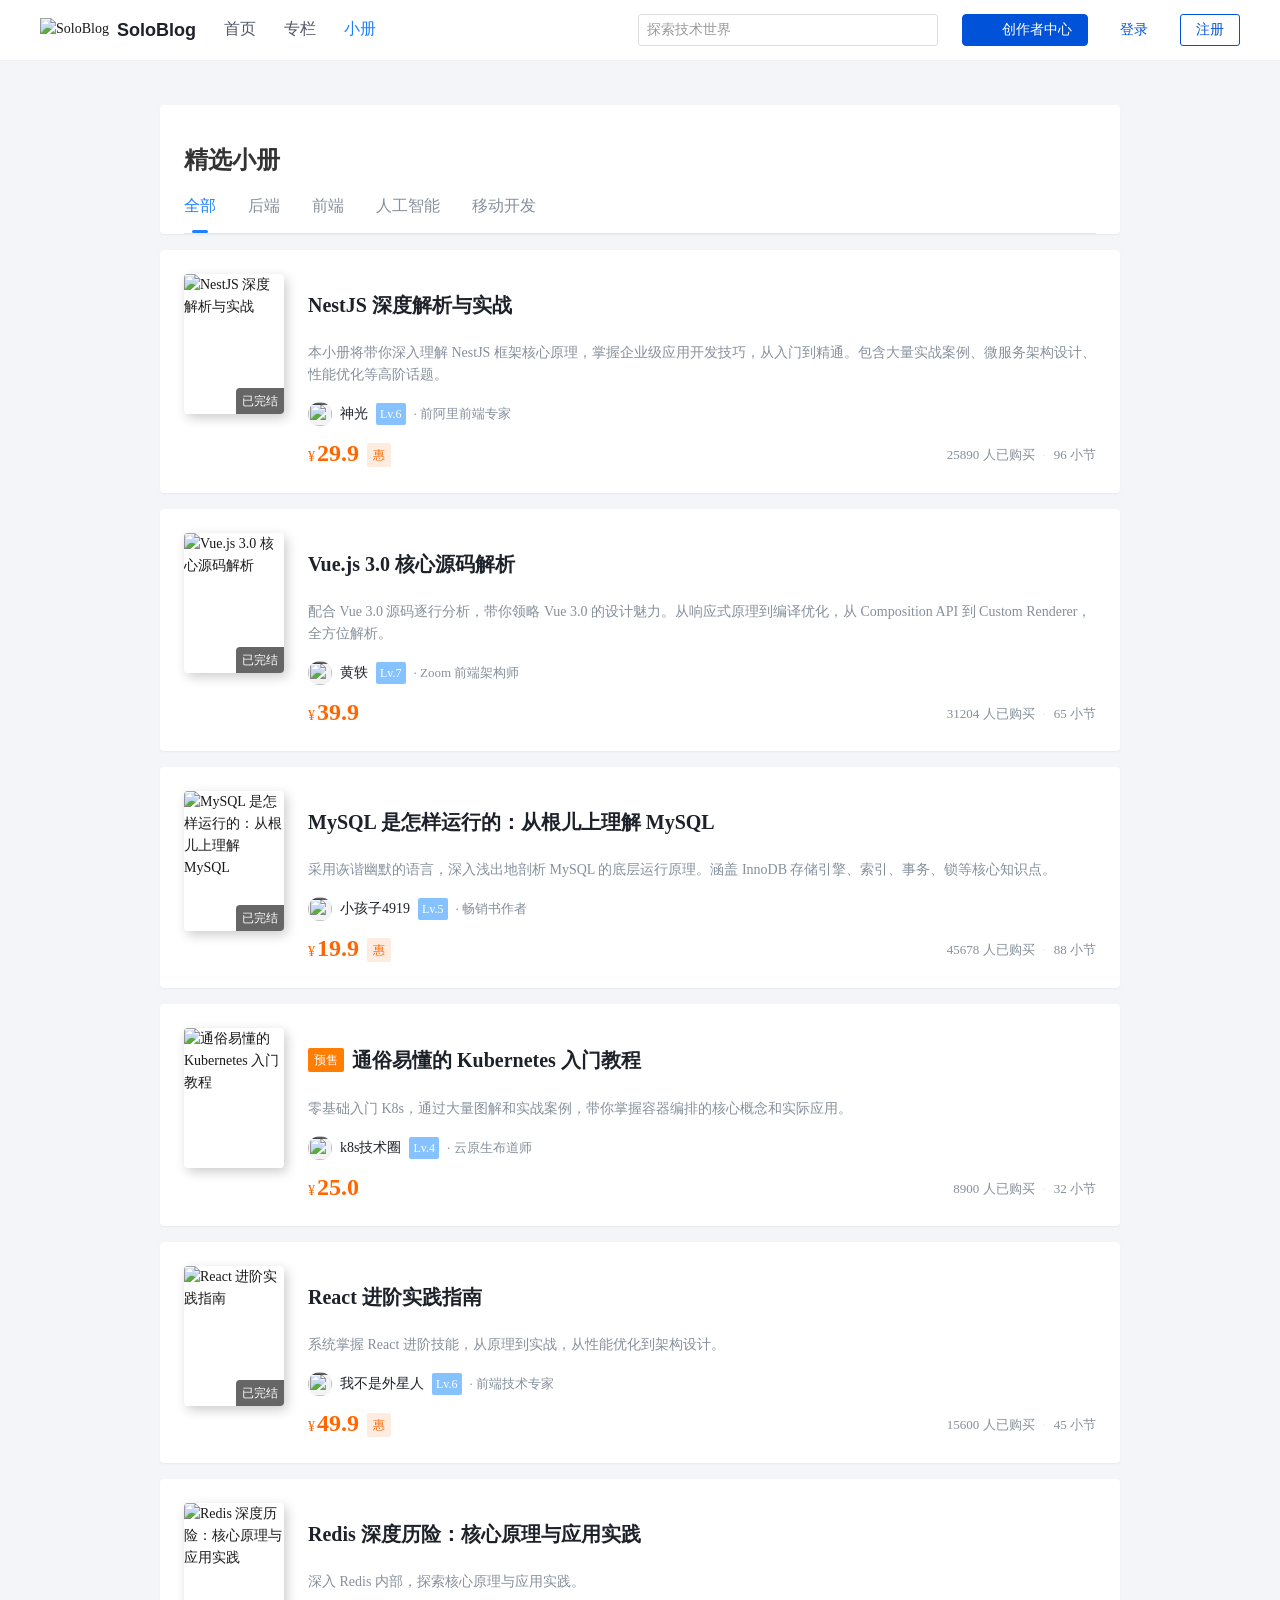
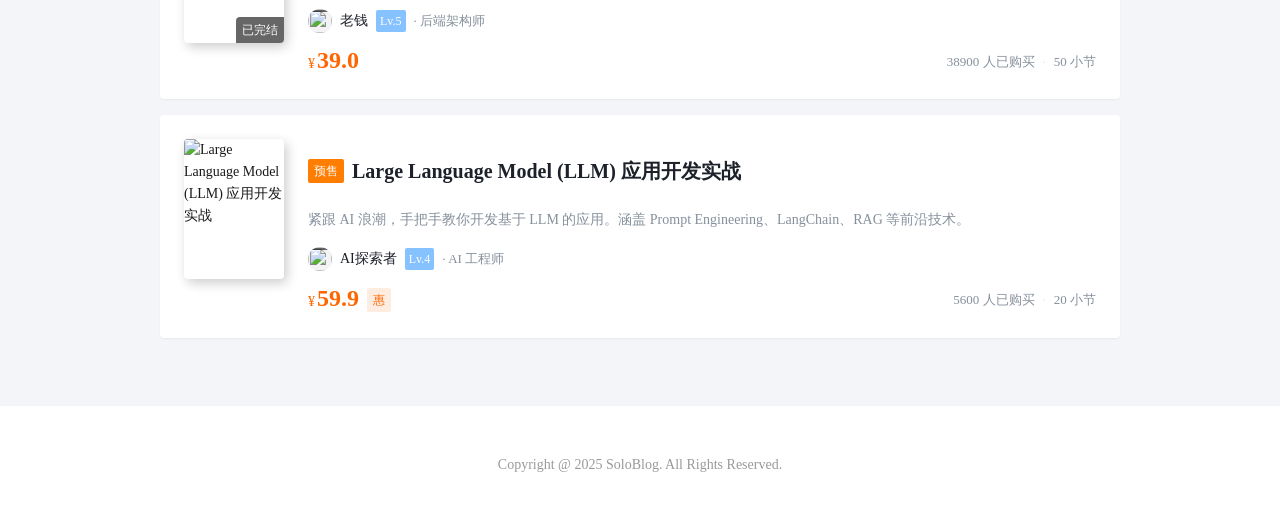
==== commit ebd099fc: "Updates" ====
--- a/booklet/index.html
+++ b/booklet/index.html
@@ -78,14 +78,14 @@
 <style>.title[data-v-7db248ae]{color:#1d2129;font-size:18px;font-weight:600;margin:0}.modal-body[data-v-7db248ae]{display:flex;padding:0}.login-form-section[data-v-7db248ae]{border-right:1px solid #e5e6eb;flex:1;padding-right:24px}.section-title[data-v-7db248ae]{color:#86909c;font-size:14px}.form-item-no-label[data-v-7db248ae],.section-title[data-v-7db248ae]{margin-bottom:16px}.action-buttons[data-v-7db248ae]{display:flex;gap:16px;margin-bottom:24px}.login-btn[data-v-7db248ae],.register-btn[data-v-7db248ae]{flex:1}.agreement[data-v-7db248ae]{color:#86909c;font-size:12px;margin-top:auto}.agreement .link[data-v-7db248ae]{color:#1e80ff;cursor:pointer}.promo-section[data-v-7db248ae]{align-items:center;display:flex;flex-direction:column;justify-content:center;padding-left:24px;text-align:center;width:240px}.promo-title[data-v-7db248ae]{color:#1d2129;font-size:16px;font-weight:500;margin-bottom:8px}.promo-desc[data-v-7db248ae]{color:#86909c;font-size:12px;margin-bottom:24px}.app-mock[data-v-7db248ae]{background:#f4f5f9;border:4px solid #e5e6eb;border-radius:12px;height:240px;justify-content:center;width:140px}.app-mock[data-v-7db248ae],.mock-screen[data-v-7db248ae]{align-items:center;display:flex}.mock-screen[data-v-7db248ae]{flex-direction:column}.app-icon img[data-v-7db248ae]{height:48px;margin-bottom:12px;width:48px}.app-name[data-v-7db248ae]{color:#1d2129;font-size:12px;font-weight:600}</style>
 <style>.booklet-page[data-v-57bb32fa]{margin:0 auto;max-width:960px;padding:20px 0}.page-header[data-v-57bb32fa]{background:#fff;border-radius:4px;box-shadow:0 1px 2px #0000000d;margin-bottom:16px;padding:24px 24px 0}.title[data-v-57bb32fa]{color:#333;font-size:24px;font-weight:600;margin-bottom:24px}.filters[data-v-57bb32fa]{border-bottom:1px solid #e4e6eb;display:flex;gap:32px}.filter-item[data-v-57bb32fa]{color:#86909c;cursor:pointer;font-size:16px;padding-bottom:16px;position:relative;transition:all .2s}.filter-item.active[data-v-57bb32fa],.filter-item[data-v-57bb32fa]:hover{color:var(--brand-color)}.filter-item.active[data-v-57bb32fa]{font-weight:500}.filter-item.active[data-v-57bb32fa]:after{background-color:var(--brand-color);border-radius:2px;bottom:0;content:"";height:3px;left:50%;position:absolute;transform:translate(-50%);width:16px}.booklet-item[data-v-57bb32fa]{background:#fff;border-radius:4px;box-shadow:0 1px 2px #0000000d;cursor:pointer;display:flex;margin-bottom:16px;padding:24px;transition:all .2s}.booklet-item[data-v-57bb32fa]:hover{box-shadow:0 4px 16px #0000001a;transform:translateY(-2px)}.cover[data-v-57bb32fa]{border-radius:4px;box-shadow:3px 4px 12px #0003;flex-shrink:0;height:140px;margin-right:24px;overflow:hidden;position:relative;width:100px}.cover img[data-v-57bb32fa]{height:100%;-o-object-fit:cover;object-fit:cover;transition:transform .3s;width:100%}.booklet-item:hover .cover img[data-v-57bb32fa]{transform:scale(1.05)}.chapter-badge[data-v-57bb32fa]{background:#0009;border-top-left-radius:4px;bottom:0;color:#fff;font-size:12px;padding:2px 6px;position:absolute;right:0}.info[data-v-57bb32fa]{display:flex;flex:1;flex-direction:column}.book-title[data-v-57bb32fa]{align-items:center;color:#1d2129;display:flex;font-size:20px;font-weight:600;gap:8px;margin-bottom:12px}.presale-tag[data-v-57bb32fa]{background:#ff7d00;border-radius:2px;color:#fff;font-size:12px;font-weight:400;padding:1px 6px}.book-desc[data-v-57bb32fa]{color:#86909c;display:-webkit-box;font-size:14px;-webkit-line-clamp:2;line-height:22px;margin-bottom:16px;-webkit-box-orient:vertical;overflow:hidden}.author-row[data-v-57bb32fa]{align-items:center;display:flex;gap:8px;margin-bottom:auto}.author-name[data-v-57bb32fa]{color:#1d2129;font-size:14px;font-weight:500}.author-desc[data-v-57bb32fa]{color:#86909c;font-size:13px}.level-tag[data-v-57bb32fa]{background:#85c2ff;border-radius:2px;color:#fff;font-size:12px;padding:0 4px}.meta-row[data-v-57bb32fa]{align-items:center;display:flex;justify-content:space-between;margin-top:16px}.price-section[data-v-57bb32fa]{align-items:baseline;color:#f60;display:flex}.currency[data-v-57bb32fa]{font-size:14px;margin-right:2px}.amount[data-v-57bb32fa]{font-size:24px;font-weight:600}.badge[data-v-57bb32fa]{background:#ffece0;border-radius:2px;color:#f60;font-size:12px;margin-left:8px;padding:1px 6px;transform:translateY(-2px)}.stats[data-v-57bb32fa]{align-items:center;display:flex;font-size:13px}.stat-item[data-v-57bb32fa],.stats[data-v-57bb32fa]{color:#86909c}.divider[data-v-57bb32fa]{color:#e5e6eb;margin:0 8px}</style>
 <style>.footer[data-v-f22e3871]{background-color:var(--td-bg-color-container);padding:24px;text-align:center}</style>
-<link rel="stylesheet" href="/solo-blog-juejin-demo/_nuxt/entry.YX0vgIjP.css" crossorigin>
-<link rel="preload" as="fetch" crossorigin="anonymous" href="/solo-blog-juejin-demo/booklet/_payload.json?af224e96-48a3-4649-a62a-cac55b269f77">
-<link rel="modulepreload" as="script" crossorigin href="/solo-blog-juejin-demo/_nuxt/BIdPSVRR.js">
-<link rel="modulepreload" as="script" crossorigin href="/solo-blog-juejin-demo/_nuxt/C_rBnEZM.js">
-<link rel="modulepreload" as="script" crossorigin href="/solo-blog-juejin-demo/_nuxt/DTlByirO.js">
-<link rel="modulepreload" as="script" crossorigin href="/solo-blog-juejin-demo/_nuxt/CiBrn1MR.js">
-<link rel="modulepreload" as="script" crossorigin href="/solo-blog-juejin-demo/_nuxt/DlAUqK2U.js">
-<link rel="modulepreload" as="script" crossorigin href="/solo-blog-juejin-demo/_nuxt/CQp114mx.js">
-<link rel="preload" as="fetch" fetchpriority="low" crossorigin="anonymous" href="/solo-blog-juejin-demo/_nuxt/builds/meta/af224e96-48a3-4649-a62a-cac55b269f77.json">
-<script type="module" src="/solo-blog-juejin-demo/_nuxt/BIdPSVRR.js" crossorigin></script></head><body><div id="__nuxt"><div><section class="t-layout app-layout" data-v-edfa269b><!--[--><header class="t-layout__header app-header" style="" data-v-edfa269b><!--[--><div class="header-content container" data-v-edfa269b><div class="header-inner" data-v-edfa269b data-v-cb3f1b0e><div class="left-section" data-v-cb3f1b0e><a href="/solo-blog-juejin-demo/" class="logo-link" data-v-cb3f1b0e><img class="logo" src="https://lf3-cdn-tos.bytescm.com/obj/static/xitu_juejin_web/e08da34488b114bd4c665ba2fa520a31.svg" alt="SoloBlog" data-v-cb3f1b0e><span class="logo-text" data-v-cb3f1b0e>SoloBlog</span></a><nav class="main-nav" data-v-cb3f1b0e><a href="/solo-blog-juejin-demo/" class="nav-item" data-v-cb3f1b0e>首页</a><a href="/solo-blog-juejin-demo/column" class="nav-item" data-v-cb3f1b0e>专栏</a><a aria-current="page" href="/solo-blog-juejin-demo/booklet" class="active router-link-exact-active nav-item" data-v-cb3f1b0e>小册</a></nav></div><div class="right-section" data-v-cb3f1b0e><div class="search-box" data-v-cb3f1b0e><div class="t-input__wrap search-input" data-v-cb3f1b0e><div class="t-input t-input--suffix"><!----><!----><input class="t-input__inner" placeholder="探索技术世界" type="text" unselectable="off" spellcheck="false" value><!----><!----><!----><span class="t-input__suffix t-input__suffix-icon"><!--[--><svg class="t-icon t-icon-search" style="" data-v-cb3f1b0e><use href="#t-icon-search"></use></svg><!--]--></span></div><!----></div></div><div class="action-buttons" data-v-cb3f1b0e><button class="t-button t-button--variant-base t-button--theme-primary t-button--shape-rectangle creator-btn" type="button" href tabindex="0" data-v-cb3f1b0e><!--[--><!--[--><svg class="t-icon t-icon-edit-1" style="" data-v-cb3f1b0e><use href="#t-icon-edit-1"></use></svg><!--]--><span class="t-button__text"><!--[--> 创作者中心 <!--]--></span><!--]--></button><!--[--><button class="t-button t-button--variant-text t-button--theme-primary t-button--shape-rectangle login-btn" type="button" href tabindex="0" data-v-cb3f1b0e><span class="t-button__text"><!--[-->登录<!--]--></span></button><button class="t-button t-button--variant-outline t-button--theme-primary t-button--shape-rectangle register-btn" type="button" href tabindex="0" data-v-cb3f1b0e><span class="t-button__text"><!--[-->注册<!--]--></span></button><!--]--></div></div></div></div><!--]--></header><main class="t-layout__content main-content" data-v-edfa269b><!--[--><div class="container main-container" data-v-edfa269b><!--[--><div class="booklet-page" data-v-57bb32fa><div class="page-header" data-v-57bb32fa><div class="header-top" data-v-57bb32fa><h2 class="title" data-v-57bb32fa>精选小册</h2></div><div class="filters" data-v-57bb32fa><span class="active filter-item" data-v-57bb32fa>全部</span><span class="filter-item" data-v-57bb32fa>后端</span><span class="filter-item" data-v-57bb32fa>前端</span><span class="filter-item" data-v-57bb32fa>人工智能</span><span class="filter-item" data-v-57bb32fa>移动开发</span></div></div><div class="booklet-list" data-v-57bb32fa><!--[--><div class="booklet-item" data-v-57bb32fa><div class="cover" data-v-57bb32fa><img src="https://p1-juejin.byteimg.com/tos-cn-i-k3u1fbpfcp/22d5771804594c7784380907d8961314~tplv-k3u1fbpfcp-no-mark:420:420:300:420.awebp?" alt="NestJS 深度解析与实战" data-v-57bb32fa><div class="chapter-badge" data-v-57bb32fa>已完结</div></div><div class="info" data-v-57bb32fa><h3 class="book-title" data-v-57bb32fa><!----> NestJS 深度解析与实战</h3><p class="book-desc" data-v-57bb32fa>本小册将带你深入理解 NestJS 框架核心原理，掌握企业级应用开发技巧，从入门到精通。包含大量实战案例、微服务架构设计、性能优化等高阶话题。</p><div class="author-row" data-v-57bb32fa><div class="t-avatar t-avatar--circle" style="width:24px;height:24px;font-size:12px;" data-v-57bb32fa><div class="t-image__wrapper t-image__wrapper--shape-square" fallback referrerpolicy="strict-origin-when-cross-origin" style="height:24px;width:24px;"><!----><!----><!----><img src="https://p1-juejin.byteimg.com/tos-cn-i-k3u1fbpfcp/37d7790b798748369363e45371239241~tplv-k3u1fbpfcp-no-mark:100:100:100:100.awebp?" class="t-image t-image--fit-fill t-image--position-center" alt referrerpolicy="strict-origin-when-cross-origin"><div class="t-image__loading"><div class="t-space t-space-align-center t-space-vertical" style="gap:8px;"><!--[--><!--[--><div class="t-space-item"><svg fill="none" viewBox="0 0 24 24" width="1em" height="1em" class="t-icon t-icon-image" style="fill:none;font-size:24px;"><g id="image"><path id="fill1" fill="transparent" d="M3 21H20L9 10L3 16V21Z"></path><circle id="fill2" cx="15.75" cy="8.25" r="2" fill="transparent"></circle><path id="stroke1" stroke="currentColor" d="M3 16V3H21V21H20M3 16V21H20M3 16L9 10L20 21" stroke-width="2"></path><circle id="stroke2" cx="15.75" cy="8.25" r="2" stroke="currentColor" stroke-width="2"></circle></g></svg></div><!----><!--]--><!--[--><div class="t-space-item">图片加载中</div><!----><!--]--><!--]--></div></div><!----><!----></div></div><span class="author-name" data-v-57bb32fa>神光</span><span class="level-tag" data-v-57bb32fa>Lv.6</span><span class="author-desc" data-v-57bb32fa> · 前阿里前端专家</span></div><div class="meta-row" data-v-57bb32fa><div class="price-section" data-v-57bb32fa><span class="currency" data-v-57bb32fa>¥</span><span class="amount" data-v-57bb32fa>29.9</span><span class="badge" data-v-57bb32fa>惠</span></div><div class="stats" data-v-57bb32fa><span class="stat-item" data-v-57bb32fa>25890 人已购买</span><span class="divider" data-v-57bb32fa>·</span><span class="stat-item" data-v-57bb32fa>96 小节</span></div></div></div></div><div class="booklet-item" data-v-57bb32fa><div class="cover" data-v-57bb32fa><img src="https://placehold.co/200x280/42b883/ffffff?text=Vue3" alt="Vue.js 3.0 核心源码解析" data-v-57bb32fa><div class="chapter-badge" data-v-57bb32fa>已完结</div></div><div class="info" data-v-57bb32fa><h3 class="book-title" data-v-57bb32fa><!----> Vue.js 3.0 核心源码解析</h3><p class="book-desc" data-v-57bb32fa>配合 Vue 3.0 源码逐行分析，带你领略 Vue 3.0 的设计魅力。从响应式原理到编译优化，从 Composition API 到 Custom Renderer，全方位解析。</p><div class="author-row" data-v-57bb32fa><div class="t-avatar t-avatar--circle" style="width:24px;height:24px;font-size:12px;" data-v-57bb32fa><div class="t-image__wrapper t-image__wrapper--shape-square" fallback referrerpolicy="strict-origin-when-cross-origin" style="height:24px;width:24px;"><!----><!----><!----><img src="https://placehold.co/100x100/42b883/ffffff?text=Author" class="t-image t-image--fit-fill t-image--position-center" alt referrerpolicy="strict-origin-when-cross-origin"><div class="t-image__loading"><div class="t-space t-space-align-center t-space-vertical" style="gap:8px;"><!--[--><!--[--><div class="t-space-item"><svg fill="none" viewBox="0 0 24 24" width="1em" height="1em" class="t-icon t-icon-image" style="fill:none;font-size:24px;"><g id="image"><path id="fill1" fill="transparent" d="M3 21H20L9 10L3 16V21Z"></path><circle id="fill2" cx="15.75" cy="8.25" r="2" fill="transparent"></circle><path id="stroke1" stroke="currentColor" d="M3 16V3H21V21H20M3 16V21H20M3 16L9 10L20 21" stroke-width="2"></path><circle id="stroke2" cx="15.75" cy="8.25" r="2" stroke="currentColor" stroke-width="2"></circle></g></svg></div><!----><!--]--><!--[--><div class="t-space-item">图片加载中</div><!----><!--]--><!--]--></div></div><!----><!----></div></div><span class="author-name" data-v-57bb32fa>黄轶</span><span class="level-tag" data-v-57bb32fa>Lv.7</span><span class="author-desc" data-v-57bb32fa> · Zoom 前端架构师</span></div><div class="meta-row" data-v-57bb32fa><div class="price-section" data-v-57bb32fa><span class="currency" data-v-57bb32fa>¥</span><span class="amount" data-v-57bb32fa>39.9</span><!----></div><div class="stats" data-v-57bb32fa><span class="stat-item" data-v-57bb32fa>31204 人已购买</span><span class="divider" data-v-57bb32fa>·</span><span class="stat-item" data-v-57bb32fa>65 小节</span></div></div></div></div><div class="booklet-item" data-v-57bb32fa><div class="cover" data-v-57bb32fa><img src="https://p1-juejin.byteimg.com/tos-cn-i-k3u1fbpfcp/c648f5df230c4e728080f55e37810793~tplv-k3u1fbpfcp-no-mark:420:420:300:420.awebp?" alt="MySQL 是怎样运行的：从根儿上理解 MySQL" data-v-57bb32fa><div class="chapter-badge" data-v-57bb32fa>已完结</div></div><div class="info" data-v-57bb32fa><h3 class="book-title" data-v-57bb32fa><!----> MySQL 是怎样运行的：从根儿上理解 MySQL</h3><p class="book-desc" data-v-57bb32fa>采用诙谐幽默的语言，深入浅出地剖析 MySQL 的底层运行原理。涵盖 InnoDB 存储引擎、索引、事务、锁等核心知识点。</p><div class="author-row" data-v-57bb32fa><div class="t-avatar t-avatar--circle" style="width:24px;height:24px;font-size:12px;" data-v-57bb32fa><div class="t-image__wrapper t-image__wrapper--shape-square" fallback referrerpolicy="strict-origin-when-cross-origin" style="height:24px;width:24px;"><!----><!----><!----><img src="https://p3-passport.byteacctimg.com/img/user-avatar/5b1418721c5d79673894705572621415~100x100.awebp" class="t-image t-image--fit-fill t-image--position-center" alt referrerpolicy="strict-origin-when-cross-origin"><div class="t-image__loading"><div class="t-space t-space-align-center t-space-vertical" style="gap:8px;"><!--[--><!--[--><div class="t-space-item"><svg fill="none" viewBox="0 0 24 24" width="1em" height="1em" class="t-icon t-icon-image" style="fill:none;font-size:24px;"><g id="image"><path id="fill1" fill="transparent" d="M3 21H20L9 10L3 16V21Z"></path><circle id="fill2" cx="15.75" cy="8.25" r="2" fill="transparent"></circle><path id="stroke1" stroke="currentColor" d="M3 16V3H21V21H20M3 16V21H20M3 16L9 10L20 21" stroke-width="2"></path><circle id="stroke2" cx="15.75" cy="8.25" r="2" stroke="currentColor" stroke-width="2"></circle></g></svg></div><!----><!--]--><!--[--><div class="t-space-item">图片加载中</div><!----><!--]--><!--]--></div></div><!----><!----></div></div><span class="author-name" data-v-57bb32fa>小孩子4919</span><span class="level-tag" data-v-57bb32fa>Lv.5</span><span class="author-desc" data-v-57bb32fa> · 畅销书作者</span></div><div class="meta-row" data-v-57bb32fa><div class="price-section" data-v-57bb32fa><span class="currency" data-v-57bb32fa>¥</span><span class="amount" data-v-57bb32fa>19.9</span><span class="badge" data-v-57bb32fa>惠</span></div><div class="stats" data-v-57bb32fa><span class="stat-item" data-v-57bb32fa>45678 人已购买</span><span class="divider" data-v-57bb32fa>·</span><span class="stat-item" data-v-57bb32fa>88 小节</span></div></div></div></div><div class="booklet-item" data-v-57bb32fa><div class="cover" data-v-57bb32fa><img src="https://p9-juejin.byteimg.com/tos-cn-i-k3u1fbpfcp/5a3f3b906231454694435775f0450531~tplv-k3u1fbpfcp-no-mark:420:420:300:420.awebp?" alt="通俗易懂的 Kubernetes 入门教程" data-v-57bb32fa><!----></div><div class="info" data-v-57bb32fa><h3 class="book-title" data-v-57bb32fa><span class="presale-tag" data-v-57bb32fa>预售</span> 通俗易懂的 Kubernetes 入门教程</h3><p class="book-desc" data-v-57bb32fa>零基础入门 K8s，通过大量图解和实战案例，带你掌握容器编排的核心概念和实际应用。</p><div class="author-row" data-v-57bb32fa><div class="t-avatar t-avatar--circle" style="width:24px;height:24px;font-size:12px;" data-v-57bb32fa><div class="t-image__wrapper t-image__wrapper--shape-square" fallback referrerpolicy="strict-origin-when-cross-origin" style="height:24px;width:24px;"><!----><!----><!----><img src="https://p9-passport.byteacctimg.com/img/user-avatar/1482813133618485~100x100.awebp" class="t-image t-image--fit-fill t-image--position-center" alt referrerpolicy="strict-origin-when-cross-origin"><div class="t-image__loading"><div class="t-space t-space-align-center t-space-vertical" style="gap:8px;"><!--[--><!--[--><div class="t-space-item"><svg fill="none" viewBox="0 0 24 24" width="1em" height="1em" class="t-icon t-icon-image" style="fill:none;font-size:24px;"><g id="image"><path id="fill1" fill="transparent" d="M3 21H20L9 10L3 16V21Z"></path><circle id="fill2" cx="15.75" cy="8.25" r="2" fill="transparent"></circle><path id="stroke1" stroke="currentColor" d="M3 16V3H21V21H20M3 16V21H20M3 16L9 10L20 21" stroke-width="2"></path><circle id="stroke2" cx="15.75" cy="8.25" r="2" stroke="currentColor" stroke-width="2"></circle></g></svg></div><!----><!--]--><!--[--><div class="t-space-item">图片加载中</div><!----><!--]--><!--]--></div></div><!----><!----></div></div><span class="author-name" data-v-57bb32fa>k8s技术圈</span><span class="level-tag" data-v-57bb32fa>Lv.4</span><span class="author-desc" data-v-57bb32fa> · 云原生布道师</span></div><div class="meta-row" data-v-57bb32fa><div class="price-section" data-v-57bb32fa><span class="currency" data-v-57bb32fa>¥</span><span class="amount" data-v-57bb32fa>25.0</span><!----></div><div class="stats" data-v-57bb32fa><span class="stat-item" data-v-57bb32fa>8900 人已购买</span><span class="divider" data-v-57bb32fa>·</span><span class="stat-item" data-v-57bb32fa>32 小节</span></div></div></div></div><div class="booklet-item" data-v-57bb32fa><div class="cover" data-v-57bb32fa><img src="https://placehold.co/200x280/61dafb/ffffff?text=React" alt="React 进阶实践指南" data-v-57bb32fa><div class="chapter-badge" data-v-57bb32fa>已完结</div></div><div class="info" data-v-57bb32fa><h3 class="book-title" data-v-57bb32fa><!----> React 进阶实践指南</h3><p class="book-desc" data-v-57bb32fa>系统掌握 React 进阶技能，从原理到实战，从性能优化到架构设计。</p><div class="author-row" data-v-57bb32fa><div class="t-avatar t-avatar--circle" style="width:24px;height:24px;font-size:12px;" data-v-57bb32fa><div class="t-image__wrapper t-image__wrapper--shape-square" fallback referrerpolicy="strict-origin-when-cross-origin" style="height:24px;width:24px;"><!----><!----><!----><img src="https://placehold.co/100x100/61dafb/ffffff?text=Author" class="t-image t-image--fit-fill t-image--position-center" alt referrerpolicy="strict-origin-when-cross-origin"><div class="t-image__loading"><div class="t-space t-space-align-center t-space-vertical" style="gap:8px;"><!--[--><!--[--><div class="t-space-item"><svg fill="none" viewBox="0 0 24 24" width="1em" height="1em" class="t-icon t-icon-image" style="fill:none;font-size:24px;"><g id="image"><path id="fill1" fill="transparent" d="M3 21H20L9 10L3 16V21Z"></path><circle id="fill2" cx="15.75" cy="8.25" r="2" fill="transparent"></circle><path id="stroke1" stroke="currentColor" d="M3 16V3H21V21H20M3 16V21H20M3 16L9 10L20 21" stroke-width="2"></path><circle id="stroke2" cx="15.75" cy="8.25" r="2" stroke="currentColor" stroke-width="2"></circle></g></svg></div><!----><!--]--><!--[--><div class="t-space-item">图片加载中</div><!----><!--]--><!--]--></div></div><!----><!----></div></div><span class="author-name" data-v-57bb32fa>我不是外星人</span><span class="level-tag" data-v-57bb32fa>Lv.6</span><span class="author-desc" data-v-57bb32fa> · 前端技术专家</span></div><div class="meta-row" data-v-57bb32fa><div class="price-section" data-v-57bb32fa><span class="currency" data-v-57bb32fa>¥</span><span class="amount" data-v-57bb32fa>49.9</span><span class="badge" data-v-57bb32fa>惠</span></div><div class="stats" data-v-57bb32fa><span class="stat-item" data-v-57bb32fa>15600 人已购买</span><span class="divider" data-v-57bb32fa>·</span><span class="stat-item" data-v-57bb32fa>45 小节</span></div></div></div></div><div class="booklet-item" data-v-57bb32fa><div class="cover" data-v-57bb32fa><img src="https://p1-juejin.byteimg.com/tos-cn-i-k3u1fbpfcp/0a9dc19756c4491789c024508494c861~tplv-k3u1fbpfcp-no-mark:420:420:300:420.awebp?" alt="Redis 深度历险：核心原理与应用实践" data-v-57bb32fa><div class="chapter-badge" data-v-57bb32fa>已完结</div></div><div class="info" data-v-57bb32fa><h3 class="book-title" data-v-57bb32fa><!----> Redis 深度历险：核心原理与应用实践</h3><p class="book-desc" data-v-57bb32fa>深入 Redis 内部，探索核心原理与应用实践。</p><div class="author-row" data-v-57bb32fa><div class="t-avatar t-avatar--circle" style="width:24px;height:24px;font-size:12px;" data-v-57bb32fa><div class="t-image__wrapper t-image__wrapper--shape-square" fallback referrerpolicy="strict-origin-when-cross-origin" style="height:24px;width:24px;"><!----><!----><!----><img src="https://p6-passport.byteacctimg.com/img/user-avatar/db3b015357c3208756c805367610664d~100x100.awebp" class="t-image t-image--fit-fill t-image--position-center" alt referrerpolicy="strict-origin-when-cross-origin"><div class="t-image__loading"><div class="t-space t-space-align-center t-space-vertical" style="gap:8px;"><!--[--><!--[--><div class="t-space-item"><svg fill="none" viewBox="0 0 24 24" width="1em" height="1em" class="t-icon t-icon-image" style="fill:none;font-size:24px;"><g id="image"><path id="fill1" fill="transparent" d="M3 21H20L9 10L3 16V21Z"></path><circle id="fill2" cx="15.75" cy="8.25" r="2" fill="transparent"></circle><path id="stroke1" stroke="currentColor" d="M3 16V3H21V21H20M3 16V21H20M3 16L9 10L20 21" stroke-width="2"></path><circle id="stroke2" cx="15.75" cy="8.25" r="2" stroke="currentColor" stroke-width="2"></circle></g></svg></div><!----><!--]--><!--[--><div class="t-space-item">图片加载中</div><!----><!--]--><!--]--></div></div><!----><!----></div></div><span class="author-name" data-v-57bb32fa>老钱</span><span class="level-tag" data-v-57bb32fa>Lv.5</span><span class="author-desc" data-v-57bb32fa> · 后端架构师</span></div><div class="meta-row" data-v-57bb32fa><div class="price-section" data-v-57bb32fa><span class="currency" data-v-57bb32fa>¥</span><span class="amount" data-v-57bb32fa>39.0</span><!----></div><div class="stats" data-v-57bb32fa><span class="stat-item" data-v-57bb32fa>38900 人已购买</span><span class="divider" data-v-57bb32fa>·</span><span class="stat-item" data-v-57bb32fa>50 小节</span></div></div></div></div><div class="booklet-item" data-v-57bb32fa><div class="cover" data-v-57bb32fa><img src="https://placehold.co/200x280/10a37f/ffffff?text=LLM" alt="Large Language Model (LLM) 应用开发实战" data-v-57bb32fa><!----></div><div class="info" data-v-57bb32fa><h3 class="book-title" data-v-57bb32fa><span class="presale-tag" data-v-57bb32fa>预售</span> Large Language Model (LLM) 应用开发实战</h3><p class="book-desc" data-v-57bb32fa>紧跟 AI 浪潮，手把手教你开发基于 LLM 的应用。涵盖 Prompt Engineering、LangChain、RAG 等前沿技术。</p><div class="author-row" data-v-57bb32fa><div class="t-avatar t-avatar--circle" style="width:24px;height:24px;font-size:12px;" data-v-57bb32fa><div class="t-image__wrapper t-image__wrapper--shape-square" fallback referrerpolicy="strict-origin-when-cross-origin" style="height:24px;width:24px;"><!----><!----><!----><img src="https://placehold.co/100x100/10a37f/ffffff?text=Author" class="t-image t-image--fit-fill t-image--position-center" alt referrerpolicy="strict-origin-when-cross-origin"><div class="t-image__loading"><div class="t-space t-space-align-center t-space-vertical" style="gap:8px;"><!--[--><!--[--><div class="t-space-item"><svg fill="none" viewBox="0 0 24 24" width="1em" height="1em" class="t-icon t-icon-image" style="fill:none;font-size:24px;"><g id="image"><path id="fill1" fill="transparent" d="M3 21H20L9 10L3 16V21Z"></path><circle id="fill2" cx="15.75" cy="8.25" r="2" fill="transparent"></circle><path id="stroke1" stroke="currentColor" d="M3 16V3H21V21H20M3 16V21H20M3 16L9 10L20 21" stroke-width="2"></path><circle id="stroke2" cx="15.75" cy="8.25" r="2" stroke="currentColor" stroke-width="2"></circle></g></svg></div><!----><!--]--><!--[--><div class="t-space-item">图片加载中</div><!----><!--]--><!--]--></div></div><!----><!----></div></div><span class="author-name" data-v-57bb32fa>AI探索者</span><span class="level-tag" data-v-57bb32fa>Lv.4</span><span class="author-desc" data-v-57bb32fa> · AI 工程师</span></div><div class="meta-row" data-v-57bb32fa><div class="price-section" data-v-57bb32fa><span class="currency" data-v-57bb32fa>¥</span><span class="amount" data-v-57bb32fa>59.9</span><span class="badge" data-v-57bb32fa>惠</span></div><div class="stats" data-v-57bb32fa><span class="stat-item" data-v-57bb32fa>5600 人已购买</span><span class="divider" data-v-57bb32fa>·</span><span class="stat-item" data-v-57bb32fa>20 小节</span></div></div></div></div><!--]--></div></div><!--]--></div><!--]--></main><footer class="t-layout__footer app-footer" style="" data-v-edfa269b><!--[--><footer class="t-layout__footer footer" style="" data-v-edfa269b data-v-f22e3871><!--[--> Copyright @ 2025 SoloBlog. All Rights Reserved. <!--]--></footer><!--]--></footer><!--]--></section></div></div><div id="teleports"></div><script type="application/json" data-nuxt-data="nuxt-app" data-ssr="true" id="__NUXT_DATA__" data-src="/solo-blog-juejin-demo/booklet/_payload.json?af224e96-48a3-4649-a62a-cac55b269f77">[{"state":1,"once":4,"_errors":5,"serverRendered":13,"path":14,"pinia":15,"prerenderedAt":17},["Reactive",2],{"$sauth_user":3},null,["Set"],["ShallowReactive",6],{"$fsVn47ZmBlCu7gA3Uk4Blvt5SX-egK0TSqeEVichKQTY":7},["NuxtError",8],{"message":9,"statusCode":10,"statusMessage":11,"data":12},"[GET] \"/solo-blog-juejin-demo/api/booklets\": 502 Bad Gateway",502,"Bad Gateway","\u003C!DOCTYPE html>\u003Chtml>\u003Chead>\u003Cmeta charset=\"utf-8\">\n\u003Cmeta name=\"viewport\" content=\"width=device-width, initial-scale=1\">\n\u003Ctitle>502 - Bad Gateway | Nuxt\u003C/title>\n\u003Cstyle>*,:after,:before{border-color:var(--un-default-border-color,#e5e7eb);border-style:solid;border-width:0;box-sizing:border-box}:after,:before{--un-content:\"\"}html{line-height:1.5;-webkit-text-size-adjust:100%;font-family:ui-sans-serif,system-ui,sans-serif,Apple Color Emoji,Segoe UI Emoji,Segoe UI Symbol,Noto Color Emoji;font-feature-settings:normal;font-variation-settings:normal;-moz-tab-size:4;tab-size:4;-webkit-tap-highlight-color:transparent}body{line-height:inherit;margin:0}h1{font-size:inherit;font-weight:inherit}h1,p{margin:0}*,:after,:before{--un-rotate:0;--un-rotate-x:0;--un-rotate-y:0;--un-rotate-z:0;--un-scale-x:1;--un-scale-y:1;--un-scale-z:1;--un-skew-x:0;--un-skew-y:0;--un-translate-x:0;--un-translate-y:0;--un-translate-z:0;--un-pan-x: ;--un-pan-y: ;--un-pinch-zoom: ;--un-scroll-snap-strictness:proximity;--un-ordinal: ;--un-slashed-zero: ;--un-numeric-figure: ;--un-numeric-spacing: ;--un-numeric-fraction: ;--un-border-spacing-x:0;--un-border-spacing-y:0;--un-ring-offset-shadow:0 0 transparent;--un-ring-shadow:0 0 transparent;--un-shadow-inset: ;--un-shadow:0 0 transparent;--un-ring-inset: ;--un-ring-offset-width:0px;--un-ring-offset-color:#fff;--un-ring-width:0px;--un-ring-color:rgba(147,197,253,.5);--un-blur: ;--un-brightness: ;--un-contrast: ;--un-drop-shadow: ;--un-grayscale: ;--un-hue-rotate: ;--un-invert: ;--un-saturate: ;--un-sepia: ;--un-backdrop-blur: ;--un-backdrop-brightness: ;--un-backdrop-contrast: ;--un-backdrop-grayscale: ;--un-backdrop-hue-rotate: ;--un-backdrop-invert: ;--un-backdrop-opacity: ;--un-backdrop-saturate: ;--un-backdrop-sepia: }\u003C/style>\n\u003Cstyle>:root{--bg-color-page:#f4f5f9;--bg-color-container:#fff;--text-color-primary:#1d2129;--text-color-secondary:#86909c;--brand-color:#1e80ff;--header-height:60px;--content-width:1200px}body{background-color:var(--bg-color-page);color:var(--text-color-primary);font-family:-apple-system,system-ui,Segoe UI,Roboto,Ubuntu,Cantarell,Noto Sans,sans-serif,BlinkMacSystemFont,Helvetica Neue,PingFang SC,Hiragino Sans GB,Microsoft YaHei,Arial;margin:0}a{color:inherit;text-decoration:none}.container{margin:0 auto;max-width:var(--content-width);padding:0 1rem}.main-container{margin-top:1.5rem}.t-layout{background:transparent!important}\u003C/style>\n\u003Cstyle>@keyframes t-fade-in{0%{opacity:0}to{opacity:1}}@keyframes t-fade-out{0%{opacity:1}to{opacity:0}}@keyframes t-spin{0%{transform:rotate(0)}to{transform:rotate(1turn)}}.t-icon-loading{animation:t-spin 1s linear infinite}@keyframes t-zoom-out{0%{transform:scale(.2)}to{transform:scale(1)}}.t-loading{box-sizing:border-box;color:var(--td-text-color-primary);color:var(--td-brand-color);font:var(--td-font-body-medium);font-size:var(--td-comp-size-l);list-style:none;margin:0;padding:0;position:relative}.t-loading--lock{overflow:hidden}.t-loading.t-size-s{font-size:var(--td-comp-size-xxxs)}.t-loading.t-size-l{font-size:var(--td-comp-size-xxxl)}.t-loading__parent--relative{position:relative!important}.t-loading__fullscreen{height:100%;left:0;position:fixed;top:0;width:100%;z-index:3500}.t-loading--center{align-items:center;display:inline-flex;justify-content:center;vertical-align:middle}.t-loading__content{left:48%;position:absolute;top:20%}.t-loading--inherit-color{color:inherit}.t-loading__parent{position:relative}.t-loading__overlay{background-color:var(--td-mask-disabled)}.t-loading--full{height:100%;left:0;position:absolute;top:0;width:100%;z-index:3500}.t-loading--hidden{visibility:hidden}.t-loading--visible{visibility:visible}.t-loading__text{display:inline-block;font:var(--td-font-body-medium);margin-left:var(--td-comp-margin-xs);vertical-align:middle;width:auto}.t-loading__gradient{align-items:center;display:inline-flex;justify-content:center;vertical-align:middle}.t-loading__gradient-conic{background:conic-gradient(from 90deg at 50% 50%,#fff 0deg,currentcolor 1turn);border-radius:var(--td-radius-circle);height:100%;-webkit-mask:radial-gradient(transparent calc(50% - .5px),#fff 50%);mask:radial-gradient(transparent calc(50% - .5px),#fff 50%);width:100%}\u003C/style>\n\u003Cstyle>.t-button{align-items:center;background-color:transparent;border:1px solid transparent;border-radius:var(--td-radius-default);box-sizing:border-box;color:var(--td-text-color-primary);cursor:pointer;display:inline-flex;font:var(--td-font-body-medium);font-size:var(--td-font-body-medium);justify-content:center;list-style:none;margin:0;outline:none;overflow:hidden;padding:0;position:relative;text-decoration:none;touch-action:manipulation;transition:all .2s linear;vertical-align:middle;white-space:nowrap;z-index:0}.t-button .t-button__text,.t-button .t-icon{display:inline-flex;position:relative;z-index:1}.t-button .t-icon,.t-button .t-loading{font-size:var(--td-font-size-body-large)}.t-button .t-icon+.t-button__text:not(:empty),.t-button .t-loading+.t-button__text:not(:empty){margin-left:8px}.t-button .t-button__suffix:not(:empty){display:inline-flex;margin-left:8px}.t-button--variant-base{background-color:var(--td-bg-color-component);border-color:var(--td-bg-color-component);color:var(--td-text-color-anti);color:var(--td-text-color-primary);font:var(--td-font-body-medium);height:var(--td-comp-size-m);padding-left:calc(var(--td-comp-paddingLR-l) - 1px);padding-right:calc(var(--td-comp-paddingLR-l) - 1px)}.t-button--variant-base .t-icon,.t-button--variant-base .t-loading{font-size:var(--td-font-size-body-large)}.t-button--variant-base:focus-visible,.t-button--variant-base:hover{background-color:var(--td-bg-color-component-hover)}.t-button--variant-base.t-is-disabled,.t-button--variant-base.t-is-loading{background-color:var(--td-bg-color-component-disabled)}.t-button--variant-base:focus-visible,.t-button--variant-base:hover{border-color:var(--td-bg-color-component-hover)}.t-button--variant-base.t-is-disabled,.t-button--variant-base.t-is-loading{border-color:var(--td-bg-color-component-disabled)}.t-button--variant-base:focus-visible,.t-button--variant-base:hover{color:var(--td-text-color-primary)}.t-button--variant-base.t-is-disabled,.t-button--variant-base.t-is-loading{color:var(--td-text-color-disabled)}.t-button--variant-base.t-button--theme-primary{background-color:var(--td-brand-color);border-color:var(--td-brand-color);color:var(--td-text-color-anti)}.t-button--variant-base.t-button--theme-primary:focus-visible,.t-button--variant-base.t-button--theme-primary:hover{background-color:var(--td-brand-color-hover)}.t-button--variant-base.t-button--theme-primary.t-is-disabled,.t-button--variant-base.t-button--theme-primary.t-is-loading{background-color:var(--td-brand-color-disabled)}.t-button--variant-base.t-button--theme-primary:focus-visible,.t-button--variant-base.t-button--theme-primary:hover{border-color:var(--td-brand-color-hover)}.t-button--variant-base.t-button--theme-primary.t-is-disabled,.t-button--variant-base.t-button--theme-primary.t-is-loading{border-color:var(--td-brand-color-disabled)}.t-button--variant-base.t-button--theme-success{background-color:var(--td-success-color);border-color:var(--td-success-color);color:var(--td-text-color-anti)}.t-button--variant-base.t-button--theme-success:focus-visible,.t-button--variant-base.t-button--theme-success:hover{background-color:var(--td-success-color-hover)}.t-button--variant-base.t-button--theme-success.t-is-disabled,.t-button--variant-base.t-button--theme-success.t-is-loading{background-color:var(--td-success-color-disabled)}.t-button--variant-base.t-button--theme-success:focus-visible,.t-button--variant-base.t-button--theme-success:hover{border-color:var(--td-success-color-hover)}.t-button--variant-base.t-button--theme-success.t-is-disabled,.t-button--variant-base.t-button--theme-success.t-is-loading{border-color:var(--td-success-color-disabled)}.t-button--variant-base.t-button--theme-warning{background-color:var(--td-warning-color);border-color:var(--td-warning-color);color:var(--td-text-color-anti)}.t-button--variant-base.t-button--theme-warning:focus-visible,.t-button--variant-base.t-button--theme-warning:hover{background-color:var(--td-warning-color-hover)}.t-button--variant-base.t-button--theme-warning.t-is-disabled,.t-button--variant-base.t-button--theme-warning.t-is-loading{background-color:var(--td-warning-color-disabled)}.t-button--variant-base.t-button--theme-warning:focus-visible,.t-button--variant-base.t-button--theme-warning:hover{border-color:var(--td-warning-color-hover)}.t-button--variant-base.t-button--theme-warning.t-is-disabled,.t-button--variant-base.t-button--theme-warning.t-is-loading{border-color:var(--td-warning-color-disabled)}.t-button--variant-base.t-button--theme-danger{background-color:var(--td-error-color);border-color:var(--td-error-color);color:var(--td-text-color-anti)}.t-button--variant-base.t-button--theme-danger:focus-visible,.t-button--variant-base.t-button--theme-danger:hover{background-color:var(--td-error-color-hover)}.t-button--variant-base.t-button--theme-danger.t-is-disabled,.t-button--variant-base.t-button--theme-danger.t-is-loading{background-color:var(--td-error-color-disabled)}.t-button--variant-base.t-button--theme-danger:focus-visible,.t-button--variant-base.t-button--theme-danger:hover{border-color:var(--td-error-color-hover)}.t-button--variant-base.t-button--theme-danger.t-is-disabled,.t-button--variant-base.t-button--theme-danger.t-is-loading{border-color:var(--td-error-color-disabled)}.t-button--variant-base.t-button--ghost{background-color:transparent;border-color:var(--td-text-color-anti);color:var(--td-text-color-anti)}.t-button--variant-base.t-button--ghost:focus-visible,.t-button--variant-base.t-button--ghost:hover{background-color:transparent}.t-button--variant-base.t-button--ghost.t-is-loading,.t-button--variant-base.t-button--ghost:active{background-color:transparent}.t-button--variant-base.t-button--ghost.t-is-disabled{background-color:#ffffff38}.t-button--variant-base.t-button--ghost:focus-visible,.t-button--variant-base.t-button--ghost:hover{color:var(--td-brand-color-hover)}.t-button--variant-base.t-button--ghost:active{color:var(--td-brand-color-active)}.t-button--variant-base.t-button--ghost.t-is-loading{color:var(--td-text-color-anti)}.t-button--variant-base.t-button--ghost.t-is-disabled{color:#ffffff38}.t-button--variant-base.t-button--ghost:focus-visible,.t-button--variant-base.t-button--ghost:hover{border-color:var(--td-brand-color-hover)}.t-button--variant-base.t-button--ghost:active{border-color:var(--td-brand-color-active)}.t-button--variant-base.t-button--ghost.t-is-loading{border-color:var(--td-text-color-anti)}.t-button--variant-base.t-button--ghost.t-is-disabled{background-color:transparent;border-color:#ffffff38}.t-button--variant-base.t-button--ghost.t-button--theme-primary{border-color:var(--td-brand-color);color:var(--td-brand-color)}.t-button--variant-base.t-button--ghost.t-button--theme-primary:focus-visible,.t-button--variant-base.t-button--ghost.t-button--theme-primary:hover{color:var(--td-brand-color-hover)}.t-button--variant-base.t-button--ghost.t-button--theme-primary:active{color:var(--td-brand-color-active)}.t-button--variant-base.t-button--ghost.t-button--theme-primary.t-is-loading{color:var(--td-brand-color)}.t-button--variant-base.t-button--ghost.t-button--theme-primary.t-is-disabled{color:#ffffff38}.t-button--variant-base.t-button--ghost.t-button--theme-primary:focus-visible,.t-button--variant-base.t-button--ghost.t-button--theme-primary:hover{border-color:var(--td-brand-color-hover)}.t-button--variant-base.t-button--ghost.t-button--theme-primary:active{border-color:var(--td-brand-color-active)}.t-button--variant-base.t-button--ghost.t-button--theme-primary.t-is-loading{border-color:var(--td-brand-color)}.t-button--variant-base.t-button--ghost.t-button--theme-primary.t-is-disabled{background-color:transparent;border-color:#ffffff38}.t-button--variant-base.t-button--ghost.t-button--theme-success{border-color:var(--td-success-color);color:var(--td-success-color)}.t-button--variant-base.t-button--ghost.t-button--theme-success:focus-visible,.t-button--variant-base.t-button--ghost.t-button--theme-success:hover{color:var(--td-success-color-hover)}.t-button--variant-base.t-button--ghost.t-button--theme-success:active{color:var(--td-success-color-active)}.t-button--variant-base.t-button--ghost.t-button--theme-success.t-is-loading{color:var(--td-success-color)}.t-button--variant-base.t-button--ghost.t-button--theme-success.t-is-disabled{color:#ffffff38}.t-button--variant-base.t-button--ghost.t-button--theme-success:focus-visible,.t-button--variant-base.t-button--ghost.t-button--theme-success:hover{border-color:var(--td-success-color-hover)}.t-button--variant-base.t-button--ghost.t-button--theme-success:active{border-color:var(--td-success-color-active)}.t-button--variant-base.t-button--ghost.t-button--theme-success.t-is-loading{border-color:var(--td-success-color)}.t-button--variant-base.t-button--ghost.t-button--theme-success.t-is-disabled{background-color:transparent;border-color:#ffffff38}.t-button--variant-base.t-button--ghost.t-button--theme-warning{border-color:var(--td-warning-color);color:var(--td-warning-color)}.t-button--variant-base.t-button--ghost.t-button--theme-warning:focus-visible,.t-button--variant-base.t-button--ghost.t-button--theme-warning:hover{color:var(--td-warning-color-hover)}.t-button--variant-base.t-button--ghost.t-button--theme-warning:active{color:var(--td-warning-color-active)}.t-button--variant-base.t-button--ghost.t-button--theme-warning.t-is-loading{color:var(--td-warning-color)}.t-button--variant-base.t-button--ghost.t-button--theme-warning.t-is-disabled{color:#ffffff38}.t-button--variant-base.t-button--ghost.t-button--theme-warning:focus-visible,.t-button--variant-base.t-button--ghost.t-button--theme-warning:hover{border-color:var(--td-warning-color-hover)}.t-button--variant-base.t-button--ghost.t-button--theme-warning:active{border-color:var(--td-warning-color-active)}.t-button--variant-base.t-button--ghost.t-button--theme-warning.t-is-loading{border-color:var(--td-warning-color)}.t-button--variant-base.t-button--ghost.t-button--theme-warning.t-is-disabled{background-color:transparent;border-color:#ffffff38}.t-button--variant-base.t-button--ghost.t-button--theme-danger{border-color:var(--td-error-color);color:var(--td-error-color)}.t-button--variant-base.t-button--ghost.t-button--theme-danger:focus-visible,.t-button--variant-base.t-button--ghost.t-button--theme-danger:hover{color:var(--td-error-color-hover)}.t-button--variant-base.t-button--ghost.t-button--theme-danger:active{color:var(--td-error-color-active)}.t-button--variant-base.t-button--ghost.t-button--theme-danger.t-is-loading{color:var(--td-error-color)}.t-button--variant-base.t-button--ghost.t-button--theme-danger.t-is-disabled{color:#ffffff38}.t-button--variant-base.t-button--ghost.t-button--theme-danger:focus-visible,.t-button--variant-base.t-button--ghost.t-button--theme-danger:hover{border-color:var(--td-error-color-hover)}.t-button--variant-base.t-button--ghost.t-button--theme-danger:active{border-color:var(--td-error-color-active)}.t-button--variant-base.t-button--ghost.t-button--theme-danger.t-is-loading{border-color:var(--td-error-color)}.t-button--variant-base.t-button--ghost.t-button--theme-danger.t-is-disabled{background-color:transparent;border-color:#ffffff38}.t-button--variant-base.t-is-loading:not(.t-button--variant-base.t-button--ghost).t-button--theme-default,.t-button--variant-outline{color:var(--td-text-color-primary)}.t-button--variant-outline{background-color:var(--td-bg-color-specialcomponent);border-color:var(--td-border-level-2-color);font:var(--td-font-body-medium);height:var(--td-comp-size-m);padding-left:calc(var(--td-comp-paddingLR-l) - 1px);padding-right:calc(var(--td-comp-paddingLR-l) - 1px)}.t-button--variant-outline .t-icon,.t-button--variant-outline .t-loading{font-size:var(--td-font-size-body-large)}.t-button--variant-outline:focus-visible,.t-button--variant-outline:hover{color:var(--td-brand-color-hover)}.t-button--variant-outline.t-is-disabled,.t-button--variant-outline.t-is-loading{color:var(--td-text-color-disabled)}.t-button--variant-outline:focus-visible,.t-button--variant-outline:hover{background-color:var(--td-bg-color-specialcomponent)}.t-button--variant-outline.t-is-disabled,.t-button--variant-outline.t-is-loading{background-color:var(--td-bg-color-component-disabled)}.t-button--variant-outline:focus-visible,.t-button--variant-outline:hover{border-color:var(--td-brand-color-hover)}.t-button--variant-outline.t-is-disabled,.t-button--variant-outline.t-is-loading{border-color:var(--td-border-level-2-color)}.t-button--variant-outline.t-button--theme-primary{border-color:var(--td-brand-color);color:var(--td-brand-color)}.t-button--variant-outline.t-button--theme-primary:focus-visible,.t-button--variant-outline.t-button--theme-primary:hover{color:var(--td-brand-color-hover)}.t-button--variant-outline.t-button--theme-primary.t-is-disabled,.t-button--variant-outline.t-button--theme-primary.t-is-loading{color:var(--td-brand-color-disabled)}.t-button--variant-outline.t-button--theme-primary:focus-visible,.t-button--variant-outline.t-button--theme-primary:hover{border-color:var(--td-brand-color-hover)}.t-button--variant-outline.t-button--theme-primary.t-is-disabled,.t-button--variant-outline.t-button--theme-primary.t-is-loading{border-color:var(--td-brand-color-disabled)}.t-button--variant-outline.t-button--theme-success{border-color:var(--td-success-color);color:var(--td-success-color)}.t-button--variant-outline.t-button--theme-success:focus-visible,.t-button--variant-outline.t-button--theme-success:hover{color:var(--td-success-color-hover)}.t-button--variant-outline.t-button--theme-success.t-is-disabled,.t-button--variant-outline.t-button--theme-success.t-is-loading{color:var(--td-success-color-disabled)}.t-button--variant-outline.t-button--theme-success:focus-visible,.t-button--variant-outline.t-button--theme-success:hover{border-color:var(--td-success-color-hover)}.t-button--variant-outline.t-button--theme-success.t-is-disabled,.t-button--variant-outline.t-button--theme-success.t-is-loading{border-color:var(--td-success-color-disabled)}.t-button--variant-outline.t-button--theme-warning{border-color:var(--td-warning-color);color:var(--td-warning-color)}.t-button--variant-outline.t-button--theme-warning:focus-visible,.t-button--variant-outline.t-button--theme-warning:hover{color:var(--td-warning-color-hover)}.t-button--variant-outline.t-button--theme-warning.t-is-disabled,.t-button--variant-outline.t-button--theme-warning.t-is-loading{color:var(--td-warning-color-disabled)}.t-button--variant-outline.t-button--theme-warning:focus-visible,.t-button--variant-outline.t-button--theme-warning:hover{border-color:var(--td-warning-color-hover)}.t-button--variant-outline.t-button--theme-warning.t-is-disabled,.t-button--variant-outline.t-button--theme-warning.t-is-loading{border-color:var(--td-warning-color-disabled)}.t-button--variant-outline.t-button--theme-danger{border-color:var(--td-error-color);color:var(--td-error-color)}.t-button--variant-outline.t-button--theme-danger:focus-visible,.t-button--variant-outline.t-button--theme-danger:hover{color:var(--td-error-color-hover)}.t-button--variant-outline.t-button--theme-danger.t-is-disabled,.t-button--variant-outline.t-button--theme-danger.t-is-loading{color:var(--td-error-color-disabled)}.t-button--variant-outline.t-button--theme-danger:focus-visible,.t-button--variant-outline.t-button--theme-danger:hover{border-color:var(--td-error-color-hover)}.t-button--variant-outline.t-button--theme-danger.t-is-disabled,.t-button--variant-outline.t-button--theme-danger.t-is-loading{border-color:var(--td-error-color-disabled)}.t-button--variant-outline.t-button--ghost{background-color:transparent;border-color:var(--td-text-color-anti);color:var(--td-text-color-anti)}.t-button--variant-outline.t-button--ghost:focus-visible,.t-button--variant-outline.t-button--ghost:hover{background-color:transparent}.t-button--variant-outline.t-button--ghost.t-is-loading,.t-button--variant-outline.t-button--ghost:active{background-color:transparent}.t-button--variant-outline.t-button--ghost.t-is-disabled{background-color:#ffffff38}.t-button--variant-outline.t-button--ghost:focus-visible,.t-button--variant-outline.t-button--ghost:hover{color:var(--td-brand-color-hover)}.t-button--variant-outline.t-button--ghost:active{color:var(--td-brand-color-active)}.t-button--variant-outline.t-button--ghost.t-is-loading{color:var(--td-text-color-anti)}.t-button--variant-outline.t-button--ghost.t-is-disabled{color:#ffffff38}.t-button--variant-outline.t-button--ghost:focus-visible,.t-button--variant-outline.t-button--ghost:hover{border-color:var(--td-brand-color-hover)}.t-button--variant-outline.t-button--ghost:active{border-color:var(--td-brand-color-active)}.t-button--variant-outline.t-button--ghost.t-is-loading{border-color:var(--td-text-color-anti)}.t-button--variant-outline.t-button--ghost.t-is-disabled{background-color:transparent;border-color:#ffffff38}.t-button--variant-outline.t-button--ghost.t-button--theme-primary{border-color:var(--td-brand-color);color:var(--td-brand-color)}.t-button--variant-outline.t-button--ghost.t-button--theme-primary:focus-visible,.t-button--variant-outline.t-button--ghost.t-button--theme-primary:hover{color:var(--td-brand-color-hover)}.t-button--variant-outline.t-button--ghost.t-button--theme-primary:active{color:var(--td-brand-color-active)}.t-button--variant-outline.t-button--ghost.t-button--theme-primary.t-is-loading{color:var(--td-brand-color)}.t-button--variant-outline.t-button--ghost.t-button--theme-primary.t-is-disabled{color:#ffffff38}.t-button--variant-outline.t-button--ghost.t-button--theme-primary:focus-visible,.t-button--variant-outline.t-button--ghost.t-button--theme-primary:hover{border-color:var(--td-brand-color-hover)}.t-button--variant-outline.t-button--ghost.t-button--theme-primary:active{border-color:var(--td-brand-color-active)}.t-button--variant-outline.t-button--ghost.t-button--theme-primary.t-is-loading{border-color:var(--td-brand-color)}.t-button--variant-outline.t-button--ghost.t-button--theme-primary.t-is-disabled{background-color:transparent;border-color:#ffffff38}.t-button--variant-outline.t-button--ghost.t-button--theme-success{border-color:var(--td-success-color);color:var(--td-success-color)}.t-button--variant-outline.t-button--ghost.t-button--theme-success:focus-visible,.t-button--variant-outline.t-button--ghost.t-button--theme-success:hover{color:var(--td-success-color-hover)}.t-button--variant-outline.t-button--ghost.t-button--theme-success:active{color:var(--td-success-color-active)}.t-button--variant-outline.t-button--ghost.t-button--theme-success.t-is-loading{color:var(--td-success-color)}.t-button--variant-outline.t-button--ghost.t-button--theme-success.t-is-disabled{color:#ffffff38}.t-button--variant-outline.t-button--ghost.t-button--theme-success:focus-visible,.t-button--variant-outline.t-button--ghost.t-button--theme-success:hover{border-color:var(--td-success-color-hover)}.t-button--variant-outline.t-button--ghost.t-button--theme-success:active{border-color:var(--td-success-color-active)}.t-button--variant-outline.t-button--ghost.t-button--theme-success.t-is-loading{border-color:var(--td-success-color)}.t-button--variant-outline.t-button--ghost.t-button--theme-success.t-is-disabled{background-color:transparent;border-color:#ffffff38}.t-button--variant-outline.t-button--ghost.t-button--theme-warning{border-color:var(--td-warning-color);color:var(--td-warning-color)}.t-button--variant-outline.t-button--ghost.t-button--theme-warning:focus-visible,.t-button--variant-outline.t-button--ghost.t-button--theme-warning:hover{color:var(--td-warning-color-hover)}.t-button--variant-outline.t-button--ghost.t-button--theme-warning:active{color:var(--td-warning-color-active)}.t-button--variant-outline.t-button--ghost.t-button--theme-warning.t-is-loading{color:var(--td-warning-color)}.t-button--variant-outline.t-button--ghost.t-button--theme-warning.t-is-disabled{color:#ffffff38}.t-button--variant-outline.t-button--ghost.t-button--theme-warning:focus-visible,.t-button--variant-outline.t-button--ghost.t-button--theme-warning:hover{border-color:var(--td-warning-color-hover)}.t-button--variant-outline.t-button--ghost.t-button--theme-warning:active{border-color:var(--td-warning-color-active)}.t-button--variant-outline.t-button--ghost.t-button--theme-warning.t-is-loading{border-color:var(--td-warning-color)}.t-button--variant-outline.t-button--ghost.t-button--theme-warning.t-is-disabled{background-color:transparent;border-color:#ffffff38}.t-button--variant-outline.t-button--ghost.t-button--theme-danger{border-color:var(--td-error-color);color:var(--td-error-color)}.t-button--variant-outline.t-button--ghost.t-button--theme-danger:focus-visible,.t-button--variant-outline.t-button--ghost.t-button--theme-danger:hover{color:var(--td-error-color-hover)}.t-button--variant-outline.t-button--ghost.t-button--theme-danger:active{color:var(--td-error-color-active)}.t-button--variant-outline.t-button--ghost.t-button--theme-danger.t-is-loading{color:var(--td-error-color)}.t-button--variant-outline.t-button--ghost.t-button--theme-danger.t-is-disabled{color:#ffffff38}.t-button--variant-outline.t-button--ghost.t-button--theme-danger:focus-visible,.t-button--variant-outline.t-button--ghost.t-button--theme-danger:hover{border-color:var(--td-error-color-hover)}.t-button--variant-outline.t-button--ghost.t-button--theme-danger:active{border-color:var(--td-error-color-active)}.t-button--variant-outline.t-button--ghost.t-button--theme-danger.t-is-loading{border-color:var(--td-error-color)}.t-button--variant-outline.t-button--ghost.t-button--theme-danger.t-is-disabled{background-color:transparent;border-color:#ffffff38}.t-button--variant-outline.t-is-loading:not(.t-button--variant-outline.t-button--ghost){color:var(--td-text-color-primary)}.t-button--variant-outline.t-is-loading:not(.t-button--variant-outline.t-button--ghost).t-button--theme-primary{background-color:transparent;color:var(--td-brand-color)}.t-button--variant-outline.t-is-loading:not(.t-button--variant-outline.t-button--ghost).t-button--theme-success{background-color:transparent;color:var(--td-success-color)}.t-button--variant-outline.t-is-loading:not(.t-button--variant-outline.t-button--ghost).t-button--theme-warning{background-color:transparent;color:var(--td-warning-color)}.t-button--variant-outline.t-is-loading:not(.t-button--variant-outline.t-button--ghost).t-button--theme-danger{background-color:transparent;color:var(--td-error-color)}.t-button--variant-dashed{background-color:var(--td-bg-color-specialcomponent);border-color:var(--td-border-level-2-color);border-style:dashed;color:var(--td-text-color-primary);font:var(--td-font-body-medium);height:var(--td-comp-size-m);padding-left:calc(var(--td-comp-paddingLR-l) - 1px);padding-right:calc(var(--td-comp-paddingLR-l) - 1px)}.t-button--variant-dashed .t-icon,.t-button--variant-dashed .t-loading{font-size:var(--td-font-size-body-large)}.t-button--variant-dashed:focus-visible,.t-button--variant-dashed:hover{color:var(--td-brand-color-hover)}.t-button--variant-dashed.t-is-disabled,.t-button--variant-dashed.t-is-loading{color:var(--td-text-color-disabled)}.t-button--variant-dashed:focus-visible,.t-button--variant-dashed:hover{background-color:var(--td-bg-color-specialcomponent)}.t-button--variant-dashed.t-is-disabled,.t-button--variant-dashed.t-is-loading{background-color:var(--td-bg-color-component-disabled)}.t-button--variant-dashed:focus-visible,.t-button--variant-dashed:hover{border-color:var(--td-brand-color-hover)}.t-button--variant-dashed.t-is-disabled,.t-button--variant-dashed.t-is-loading{border-color:var(--td-border-level-2-color)}.t-button--variant-dashed.t-button--theme-primary{border-color:var(--td-brand-color);color:var(--td-brand-color)}.t-button--variant-dashed.t-button--theme-primary:focus-visible,.t-button--variant-dashed.t-button--theme-primary:hover{color:var(--td-brand-color-hover)}.t-button--variant-dashed.t-button--theme-primary.t-is-disabled,.t-button--variant-dashed.t-button--theme-primary.t-is-loading{color:var(--td-brand-color-disabled)}.t-button--variant-dashed.t-button--theme-primary:focus-visible,.t-button--variant-dashed.t-button--theme-primary:hover{border-color:var(--td-brand-color-hover)}.t-button--variant-dashed.t-button--theme-primary.t-is-disabled,.t-button--variant-dashed.t-button--theme-primary.t-is-loading{border-color:var(--td-brand-color-disabled)}.t-button--variant-dashed.t-button--theme-success{border-color:var(--td-success-color);color:var(--td-success-color)}.t-button--variant-dashed.t-button--theme-success:focus-visible,.t-button--variant-dashed.t-button--theme-success:hover{color:var(--td-success-color-hover)}.t-button--variant-dashed.t-button--theme-success.t-is-disabled,.t-button--variant-dashed.t-button--theme-success.t-is-loading{color:var(--td-success-color-disabled)}.t-button--variant-dashed.t-button--theme-success:focus-visible,.t-button--variant-dashed.t-button--theme-success:hover{border-color:var(--td-success-color-hover)}.t-button--variant-dashed.t-button--theme-success.t-is-disabled,.t-button--variant-dashed.t-button--theme-success.t-is-loading{border-color:var(--td-success-color-disabled)}.t-button--variant-dashed.t-button--theme-warning{border-color:var(--td-warning-color);color:var(--td-warning-color)}.t-button--variant-dashed.t-button--theme-warning:focus-visible,.t-button--variant-dashed.t-button--theme-warning:hover{color:var(--td-warning-color-hover)}.t-button--variant-dashed.t-button--theme-warning.t-is-disabled,.t-button--variant-dashed.t-button--theme-warning.t-is-loading{color:var(--td-warning-color-disabled)}.t-button--variant-dashed.t-button--theme-warning:focus-visible,.t-button--variant-dashed.t-button--theme-warning:hover{border-color:var(--td-warning-color-hover)}.t-button--variant-dashed.t-button--theme-warning.t-is-disabled,.t-button--variant-dashed.t-button--theme-warning.t-is-loading{border-color:var(--td-warning-color-disabled)}.t-button--variant-dashed.t-button--theme-danger{border-color:var(--td-error-color);color:var(--td-error-color)}.t-button--variant-dashed.t-button--theme-danger:focus-visible,.t-button--variant-dashed.t-button--theme-danger:hover{color:var(--td-error-color-hover)}.t-button--variant-dashed.t-button--theme-danger.t-is-disabled,.t-button--variant-dashed.t-button--theme-danger.t-is-loading{color:var(--td-error-color-disabled)}.t-button--variant-dashed.t-button--theme-danger:focus-visible,.t-button--variant-dashed.t-button--theme-danger:hover{border-color:var(--td-error-color-hover)}.t-button--variant-dashed.t-button--theme-danger.t-is-disabled,.t-button--variant-dashed.t-button--theme-danger.t-is-loading{border-color:var(--td-error-color-disabled)}.t-button--variant-dashed.t-button--ghost{background-color:transparent;border-color:var(--td-text-color-anti);color:var(--td-text-color-anti)}.t-button--variant-dashed.t-button--ghost:focus-visible,.t-button--variant-dashed.t-button--ghost:hover{background-color:transparent}.t-button--variant-dashed.t-button--ghost.t-is-loading,.t-button--variant-dashed.t-button--ghost:active{background-color:transparent}.t-button--variant-dashed.t-button--ghost.t-is-disabled{background-color:#ffffff38}.t-button--variant-dashed.t-button--ghost:focus-visible,.t-button--variant-dashed.t-button--ghost:hover{color:var(--td-brand-color-hover)}.t-button--variant-dashed.t-button--ghost:active{color:var(--td-brand-color-active)}.t-button--variant-dashed.t-button--ghost.t-is-loading{color:var(--td-text-color-anti)}.t-button--variant-dashed.t-button--ghost.t-is-disabled{color:#ffffff38}.t-button--variant-dashed.t-button--ghost:focus-visible,.t-button--variant-dashed.t-button--ghost:hover{border-color:var(--td-brand-color-hover)}.t-button--variant-dashed.t-button--ghost:active{border-color:var(--td-brand-color-active)}.t-button--variant-dashed.t-button--ghost.t-is-loading{border-color:var(--td-text-color-anti)}.t-button--variant-dashed.t-button--ghost.t-is-disabled{background-color:transparent;border-color:#ffffff38}.t-button--variant-dashed.t-button--ghost.t-button--theme-primary{border-color:var(--td-brand-color);color:var(--td-brand-color)}.t-button--variant-dashed.t-button--ghost.t-button--theme-primary:focus-visible,.t-button--variant-dashed.t-button--ghost.t-button--theme-primary:hover{color:var(--td-brand-color-hover)}.t-button--variant-dashed.t-button--ghost.t-button--theme-primary:active{color:var(--td-brand-color-active)}.t-button--variant-dashed.t-button--ghost.t-button--theme-primary.t-is-loading{color:var(--td-brand-color)}.t-button--variant-dashed.t-button--ghost.t-button--theme-primary.t-is-disabled{color:#ffffff38}.t-button--variant-dashed.t-button--ghost.t-button--theme-primary:focus-visible,.t-button--variant-dashed.t-button--ghost.t-button--theme-primary:hover{border-color:var(--td-brand-color-hover)}.t-button--variant-dashed.t-button--ghost.t-button--theme-primary:active{border-color:var(--td-brand-color-active)}.t-button--variant-dashed.t-button--ghost.t-button--theme-primary.t-is-loading{border-color:var(--td-brand-color)}.t-button--variant-dashed.t-button--ghost.t-button--theme-primary.t-is-disabled{background-color:transparent;border-color:#ffffff38}.t-button--variant-dashed.t-button--ghost.t-button--theme-success{border-color:var(--td-success-color);color:var(--td-success-color)}.t-button--variant-dashed.t-button--ghost.t-button--theme-success:focus-visible,.t-button--variant-dashed.t-button--ghost.t-button--theme-success:hover{color:var(--td-success-color-hover)}.t-button--variant-dashed.t-button--ghost.t-button--theme-success:active{color:var(--td-success-color-active)}.t-button--variant-dashed.t-button--ghost.t-button--theme-success.t-is-loading{color:var(--td-success-color)}.t-button--variant-dashed.t-button--ghost.t-button--theme-success.t-is-disabled{color:#ffffff38}.t-button--variant-dashed.t-button--ghost.t-button--theme-success:focus-visible,.t-button--variant-dashed.t-button--ghost.t-button--theme-success:hover{border-color:var(--td-success-color-hover)}.t-button--variant-dashed.t-button--ghost.t-button--theme-success:active{border-color:var(--td-success-color-active)}.t-button--variant-dashed.t-button--ghost.t-button--theme-success.t-is-loading{border-color:var(--td-success-color)}.t-button--variant-dashed.t-button--ghost.t-button--theme-success.t-is-disabled{background-color:transparent;border-color:#ffffff38}.t-button--variant-dashed.t-button--ghost.t-button--theme-warning{border-color:var(--td-warning-color);color:var(--td-warning-color)}.t-button--variant-dashed.t-button--ghost.t-button--theme-warning:focus-visible,.t-button--variant-dashed.t-button--ghost.t-button--theme-warning:hover{color:var(--td-warning-color-hover)}.t-button--variant-dashed.t-button--ghost.t-button--theme-warning:active{color:var(--td-warning-color-active)}.t-button--variant-dashed.t-button--ghost.t-button--theme-warning.t-is-loading{color:var(--td-warning-color)}.t-button--variant-dashed.t-button--ghost.t-button--theme-warning.t-is-disabled{color:#ffffff38}.t-button--variant-dashed.t-button--ghost.t-button--theme-warning:focus-visible,.t-button--variant-dashed.t-button--ghost.t-button--theme-warning:hover{border-color:var(--td-warning-color-hover)}.t-button--variant-dashed.t-button--ghost.t-button--theme-warning:active{border-color:var(--td-warning-color-active)}.t-button--variant-dashed.t-button--ghost.t-button--theme-warning.t-is-loading{border-color:var(--td-warning-color)}.t-button--variant-dashed.t-button--ghost.t-button--theme-warning.t-is-disabled{background-color:transparent;border-color:#ffffff38}.t-button--variant-dashed.t-button--ghost.t-button--theme-danger{border-color:var(--td-error-color);color:var(--td-error-color)}.t-button--variant-dashed.t-button--ghost.t-button--theme-danger:focus-visible,.t-button--variant-dashed.t-button--ghost.t-button--theme-danger:hover{color:var(--td-error-color-hover)}.t-button--variant-dashed.t-button--ghost.t-button--theme-danger:active{color:var(--td-error-color-active)}.t-button--variant-dashed.t-button--ghost.t-button--theme-danger.t-is-loading{color:var(--td-error-color)}.t-button--variant-dashed.t-button--ghost.t-button--theme-danger.t-is-disabled{color:#ffffff38}.t-button--variant-dashed.t-button--ghost.t-button--theme-danger:focus-visible,.t-button--variant-dashed.t-button--ghost.t-button--theme-danger:hover{border-color:var(--td-error-color-hover)}.t-button--variant-dashed.t-button--ghost.t-button--theme-danger:active{border-color:var(--td-error-color-active)}.t-button--variant-dashed.t-button--ghost.t-button--theme-danger.t-is-loading{border-color:var(--td-error-color)}.t-button--variant-dashed.t-button--ghost.t-button--theme-danger.t-is-disabled{background-color:transparent;border-color:#ffffff38}.t-button--variant-dashed.t-is-loading:not(.t-button--variant-dashed.t-button--ghost){color:var(--td-text-color-primary)}.t-button--variant-dashed.t-is-loading:not(.t-button--variant-dashed.t-button--ghost).t-button--theme-primary{background-color:transparent;color:var(--td-brand-color)}.t-button--variant-dashed.t-is-loading:not(.t-button--variant-dashed.t-button--ghost).t-button--theme-success{background-color:transparent;color:var(--td-success-color)}.t-button--variant-dashed.t-is-loading:not(.t-button--variant-dashed.t-button--ghost).t-button--theme-warning{background-color:transparent;color:var(--td-warning-color)}.t-button--variant-dashed.t-is-loading:not(.t-button--variant-dashed.t-button--ghost).t-button--theme-danger{background-color:transparent;color:var(--td-error-color)}.t-button--variant-text{background-color:transparent;border-color:transparent;color:var(--td-text-color-primary);font:var(--td-font-body-medium);height:var(--td-comp-size-m);padding-left:calc(var(--td-comp-paddingLR-l) - 1px);padding-right:calc(var(--td-comp-paddingLR-l) - 1px)}.t-button--variant-text .t-icon,.t-button--variant-text .t-loading{font-size:var(--td-font-size-body-large)}.t-button--variant-text:focus-visible,.t-button--variant-text:hover{color:var(--td-text-color-primary)}.t-button--variant-text.t-is-disabled,.t-button--variant-text.t-is-loading{color:var(--td-text-color-disabled)}.t-button--variant-text:focus-visible,.t-button--variant-text:hover{background-color:var(--td-bg-color-container-hover)}.t-button--variant-text.t-is-disabled,.t-button--variant-text.t-is-loading{background-color:transparent}.t-button--variant-text:focus-visible,.t-button--variant-text:hover{border-color:var(--td-bg-color-container-hover)}.t-button--variant-text.t-is-disabled,.t-button--variant-text.t-is-loading{border-color:transparent}.t-button--variant-text.t-button--theme-primary{color:var(--td-brand-color)}.t-button--variant-text.t-button--theme-primary:focus-visible,.t-button--variant-text.t-button--theme-primary:hover{color:var(--td-brand-color-hover)}.t-button--variant-text.t-button--theme-primary.t-is-disabled,.t-button--variant-text.t-button--theme-primary.t-is-loading{color:var(--td-brand-color-disabled)}.t-button--variant-text.t-button--theme-success{color:var(--td-success-color)}.t-button--variant-text.t-button--theme-success:focus-visible,.t-button--variant-text.t-button--theme-success:hover{color:var(--td-success-color-hover)}.t-button--variant-text.t-button--theme-success.t-is-disabled,.t-button--variant-text.t-button--theme-success.t-is-loading{color:var(--td-success-color-disabled)}.t-button--variant-text.t-button--theme-warning{color:var(--td-warning-color)}.t-button--variant-text.t-button--theme-warning:focus-visible,.t-button--variant-text.t-button--theme-warning:hover{color:var(--td-warning-color-hover)}.t-button--variant-text.t-button--theme-warning.t-is-disabled,.t-button--variant-text.t-button--theme-warning.t-is-loading{color:var(--td-warning-color-disabled)}.t-button--variant-text.t-button--theme-danger{color:var(--td-error-color)}.t-button--variant-text.t-button--theme-danger:focus-visible,.t-button--variant-text.t-button--theme-danger:hover{color:var(--td-error-color-hover)}.t-button--variant-text.t-button--theme-danger.t-is-disabled,.t-button--variant-text.t-button--theme-danger.t-is-loading{color:var(--td-error-color-disabled)}.t-button--variant-text.t-button--ghost{background:none;color:var(--td-text-color-anti)}.t-button--variant-text.t-button--ghost:focus-visible,.t-button--variant-text.t-button--ghost:hover{color:var(--td-brand-color-hover)}.t-button--variant-text.t-button--ghost:active{color:var(--td-brand-color-active)}.t-button--variant-text.t-button--ghost.t-is-loading{color:var(--td-text-color-anti)}.t-button--variant-text.t-button--ghost.t-is-disabled{background-color:transparent;color:#ffffff38}.t-button--variant-text.t-button--ghost.t-button--theme-primary{color:var(--td-brand-color)}.t-button--variant-text.t-button--ghost.t-button--theme-primary:focus-visible,.t-button--variant-text.t-button--ghost.t-button--theme-primary:hover{color:var(--td-brand-color-hover)}.t-button--variant-text.t-button--ghost.t-button--theme-primary:active{color:var(--td-brand-color-active)}.t-button--variant-text.t-button--ghost.t-button--theme-primary.t-is-loading{color:var(--td-brand-color)}.t-button--variant-text.t-button--ghost.t-button--theme-primary.t-is-disabled{background-color:transparent;color:#ffffff38}.t-button--variant-text.t-button--ghost.t-button--theme-success{color:var(--td-success-color)}.t-button--variant-text.t-button--ghost.t-button--theme-success:focus-visible,.t-button--variant-text.t-button--ghost.t-button--theme-success:hover{color:var(--td-success-color-hover)}.t-button--variant-text.t-button--ghost.t-button--theme-success:active{color:var(--td-success-color-active)}.t-button--variant-text.t-button--ghost.t-button--theme-success.t-is-loading{color:var(--td-success-color)}.t-button--variant-text.t-button--ghost.t-button--theme-success.t-is-disabled{background-color:transparent;color:#ffffff38}.t-button--variant-text.t-button--ghost.t-button--theme-warning{color:var(--td-warning-color)}.t-button--variant-text.t-button--ghost.t-button--theme-warning:focus-visible,.t-button--variant-text.t-button--ghost.t-button--theme-warning:hover{color:var(--td-warning-color-hover)}.t-button--variant-text.t-button--ghost.t-button--theme-warning:active{color:var(--td-warning-color-active)}.t-button--variant-text.t-button--ghost.t-button--theme-warning.t-is-loading{color:var(--td-warning-color)}.t-button--variant-text.t-button--ghost.t-button--theme-warning.t-is-disabled{background-color:transparent;color:#ffffff38}.t-button--variant-text.t-button--ghost.t-button--theme-danger{color:var(--td-error-color)}.t-button--variant-text.t-button--ghost.t-button--theme-danger:focus-visible,.t-button--variant-text.t-button--ghost.t-button--theme-danger:hover{color:var(--td-error-color-hover)}.t-button--variant-text.t-button--ghost.t-button--theme-danger:active{color:var(--td-error-color-active)}.t-button--variant-text.t-button--ghost.t-button--theme-danger.t-is-loading{color:var(--td-error-color)}.t-button--variant-text.t-button--ghost.t-button--theme-danger.t-is-disabled{background-color:transparent;color:#ffffff38}.t-button--variant-text.t-is-loading:not(.t-button--variant-text.t-button--ghost){color:var(--td-text-color-primary)}.t-button--variant-text.t-is-loading:not(.t-button--variant-text.t-button--ghost).t-button--theme-primary{color:var(--td-brand-color)}.t-button--variant-text.t-is-loading:not(.t-button--variant-text.t-button--ghost).t-button--theme-success{color:var(--td-success-color)}.t-button--variant-text.t-is-loading:not(.t-button--variant-text.t-button--ghost).t-button--theme-warning{color:var(--td-warning-color)}.t-button--variant-text.t-is-loading:not(.t-button--variant-text.t-button--ghost).t-button--theme-danger{color:var(--td-error-color)}.t-button.t-is-disabled,.t-button.t-is-loading{cursor:not-allowed}.t-button.t-size-s{font:var(--td-font-body-small);height:var(--td-comp-size-xs);padding-left:calc(var(--td-comp-paddingLR-s) - 1px);padding-right:calc(var(--td-comp-paddingLR-s) - 1px)}.t-button.t-size-s .t-icon,.t-button.t-size-s .t-loading{font-size:var(--td-font-size-body-medium)}.t-button.t-size-l{font:var(--td-font-body-large);height:var(--td-comp-size-xl);padding-left:calc(var(--td-comp-paddingLR-xl) - 1px);padding-right:calc(var(--td-comp-paddingLR-xl) - 1px)}.t-button.t-size-l .t-icon,.t-button.t-size-l .t-loading{font-size:var(--td-font-size-title-large)}.t-button--shape-square{padding:0;width:var(--td-comp-size-m)}.t-button--shape-square.t-size-s{padding:0;width:var(--td-comp-size-xs)}.t-button--shape-square.t-size-l{padding:0;width:var(--td-comp-size-xl)}.t-button--shape-round{border-radius:var(--td-radius-round)}.t-button--shape-round.t-size-s{border-radius:calc(var(--td-comp-size-xs)/2)}.t-button--shape-round.t-size-l{border-radius:calc(var(--td-comp-size-xl)/2)}.t-button--shape-circle{border-radius:calc(var(--td-comp-size-m)/2);padding:0;text-align:center;width:var(--td-comp-size-m)}.t-button--shape-circle .t-icon,.t-button--shape-circle .t-loading{font-size:var(--td-font-size-body-large)}.t-button--shape-circle.t-size-s{border-radius:calc(var(--td-comp-size-xs)/2);width:var(--td-comp-size-xs)}.t-button--shape-circle.t-size-l{border-radius:calc(var(--td-comp-size-xl)/2);padding:0;width:var(--td-comp-size-xl)}.t-button.t-size-full-width{display:flex;width:100%}.t-button--ghost{--ripple-color:var(--td-gray-color-10)}.t-button:not(.t-is-disabled):not(.t-button--ghost){--ripple-color:var(--td-bg-color-container-active)}.t-button--variant-base:not(.t-is-disabled):not(.t-button--ghost){--ripple-color:var(--td-bg-color-component-active)}.t-button--variant-base.t-button--theme-primary:not(.t-is-disabled):not(.t-button--ghost){--ripple-color:var(--td-brand-color-active)}.t-button--variant-base.t-button--theme-success:not(.t-is-disabled):not(.t-button--ghost){--ripple-color:var(--td-success-color-active)}.t-button--variant-base.t-button--theme-warning:not(.t-is-disabled):not(.t-button--ghost){--ripple-color:var(--td-warning-color-active)}.t-button--variant-base.t-button--theme-danger:not(.t-is-disabled):not(.t-button--ghost){--ripple-color:var(--td-error-color-active)}\u003C/style>\n\u003Cstyle>@keyframes t-spin{0%{transform:rotate(0)}to{transform:rotate(1turn)}}.t-icon{display:inline-block;height:1em;vertical-align:middle;width:1em}.t-icon:before{font-family:unset}.t-icon-loading{animation:t-spin 1s linear infinite}.t-icon.t-size-s,i.t-size-s{font-size:14px}.t-icon.t-size-m,i.t-size-m{font-size:16px}.t-icon.t-size-l,i.t-size-l{font-size:18px}\u003C/style>\n\u003Cstyle>.t-link{align-items:center;cursor:pointer;display:inline-flex;font:var(--td-font-link-medium);outline:none;padding:0;position:relative;text-decoration:none;transition:all .2s linear}.t-link .t-link__prefix-icon{display:flex;margin-right:var(--td-comp-margin-s)}.t-link .t-link__suffix-icon{display:flex;margin-left:var(--td-comp-margin-s)}.t-link.t-size-s{font:var(--td-font-link-small)}.t-link.t-size-s .t-link__prefix-icon{display:flex;margin-right:var(--td-comp-margin-xs)}.t-link.t-size-s .t-link__suffix-icon{display:flex;margin-left:var(--td-comp-margin-xs)}.t-link.t-size-l{font:var(--td-font-link-large)}.t-link.t-size-l .t-link__prefix-icon{display:flex;margin-right:var(--td-comp-margin-m)}.t-link.t-size-l .t-link__suffix-icon{display:flex;margin-left:var(--td-comp-margin-m)}.t-link--theme-default{color:var(--td-text-color-primary)}.t-link--theme-default:active{color:var(--td-brand-color-active)}.t-link--theme-default.t-link--hover-underline:after{border-bottom:1px solid var(--td-text-color-primary);bottom:0;content:\"\";height:0;left:0;opacity:0;position:absolute;right:0;transition:all .2s linear}.t-link--theme-default.t-link--hover-underline:hover:after{opacity:1}.t-link--theme-default.t-link--hover-underline:active:after{border-color:var(--td-brand-color-active);opacity:1}.t-link--theme-default.t-link--hover-color:hover{color:var(--td-brand-color-hover)}.t-link--theme-default.t-link--hover-color.t-is-underline:hover:after{border-color:var(--td-brand-color-hover)}.t-link--theme-default.t-link--hover-color.t-is-underline:active:after{border-color:var(--td-brand-color-active)}.t-link--theme-default.t-link--hover-color:active{color:var(--td-brand-color-active)}.t-link--theme-default.t-is-underline:after{border-bottom:1px solid var(--td-text-color-primary);bottom:0;content:\"\";height:0;left:0;opacity:1;position:absolute;right:0;transition:all .2s linear}.t-link--theme-default.t-is-disabled{color:var(--td-text-color-disabled);cursor:not-allowed}.t-link--theme-default.t-is-disabled:active,.t-link--theme-default.t-is-disabled:hover{color:var(--td-text-color-disabled)}.t-link--theme-default.t-is-disabled.t-is-underline:after{border-color:var(--td-text-color-disabled)}.t-link--theme-primary{color:var(--td-brand-color)}.t-link--theme-primary:active{color:var(--td-brand-color-active)}.t-link--theme-primary.t-link--hover-underline:after{border-bottom:1px solid var(--td-brand-color);bottom:0;content:\"\";height:0;left:0;opacity:0;position:absolute;right:0;transition:all .2s linear}.t-link--theme-primary.t-link--hover-underline:hover:after{opacity:1}.t-link--theme-primary.t-link--hover-underline:active:after{border-color:var(--td-brand-color-active);opacity:1}.t-link--theme-primary.t-link--hover-color:hover{color:var(--td-brand-color-hover)}.t-link--theme-primary.t-link--hover-color.t-is-underline:hover:after{border-color:var(--td-brand-color-hover)}.t-link--theme-primary.t-link--hover-color.t-is-underline:active:after{border-color:var(--td-brand-color-active)}.t-link--theme-primary.t-link--hover-color:active{color:var(--td-brand-color-active)}.t-link--theme-primary.t-is-underline:after{border-bottom:1px solid var(--td-brand-color);bottom:0;content:\"\";height:0;left:0;opacity:1;position:absolute;right:0;transition:all .2s linear}.t-link--theme-primary.t-is-disabled{color:var(--td-brand-color-disabled);cursor:not-allowed}.t-link--theme-primary.t-is-disabled:active,.t-link--theme-primary.t-is-disabled:hover{color:var(--td-brand-color-disabled)}.t-link--theme-primary.t-is-disabled.t-is-underline:after{border-color:var(--td-brand-color-disabled)}.t-link--theme-success{color:var(--td-success-color)}.t-link--theme-success:active{color:var(--td-success-color-active)}.t-link--theme-success.t-link--hover-underline:after{border-bottom:1px solid var(--td-success-color);bottom:0;content:\"\";height:0;left:0;opacity:0;position:absolute;right:0;transition:all .2s linear}.t-link--theme-success.t-link--hover-underline:hover:after{opacity:1}.t-link--theme-success.t-link--hover-underline:active:after{border-color:var(--td-success-color-active);opacity:1}.t-link--theme-success.t-link--hover-color:hover{color:var(--td-success-color-hover)}.t-link--theme-success.t-link--hover-color.t-is-underline:hover:after{border-color:var(--td-success-color-hover)}.t-link--theme-success.t-link--hover-color.t-is-underline:active:after{border-color:var(--td-success-color-active)}.t-link--theme-success.t-link--hover-color:active{color:var(--td-success-color-active)}.t-link--theme-success.t-is-underline:after{border-bottom:1px solid var(--td-success-color);bottom:0;content:\"\";height:0;left:0;opacity:1;position:absolute;right:0;transition:all .2s linear}.t-link--theme-success.t-is-disabled{cursor:not-allowed}.t-link--theme-success.t-is-disabled,.t-link--theme-success.t-is-disabled:active,.t-link--theme-success.t-is-disabled:hover{color:var(--td-success-color-disabled)}.t-link--theme-success.t-is-disabled.t-is-underline:after{border-color:var(--td-success-color-disabled)}.t-link--theme-danger{color:var(--td-error-color)}.t-link--theme-danger:active{color:var(--td-error-color-active)}.t-link--theme-danger.t-link--hover-underline:after{border-bottom:1px solid var(--td-error-color);bottom:0;content:\"\";height:0;left:0;opacity:0;position:absolute;right:0;transition:all .2s linear}.t-link--theme-danger.t-link--hover-underline:hover:after{opacity:1}.t-link--theme-danger.t-link--hover-underline:active:after{border-color:var(--td-error-color-active);opacity:1}.t-link--theme-danger.t-link--hover-color:hover{color:var(--td-error-color-hover)}.t-link--theme-danger.t-link--hover-color.t-is-underline:hover:after{border-color:var(--td-error-color-hover)}.t-link--theme-danger.t-link--hover-color.t-is-underline:active:after{border-color:var(--td-error-color-active)}.t-link--theme-danger.t-link--hover-color:active{color:var(--td-error-color-active)}.t-link--theme-danger.t-is-underline:after{border-bottom:1px solid var(--td-error-color);bottom:0;content:\"\";height:0;left:0;opacity:1;position:absolute;right:0;transition:all .2s linear}.t-link--theme-danger.t-is-disabled{cursor:not-allowed}.t-link--theme-danger.t-is-disabled,.t-link--theme-danger.t-is-disabled:active,.t-link--theme-danger.t-is-disabled:hover{color:var(--td-error-color-disabled)}.t-link--theme-danger.t-is-disabled.t-is-underline:after{border-color:var(--td-error-color-disabled)}.t-link--theme-warning{color:var(--td-warning-color)}.t-link--theme-warning:active{color:var(--td-warning-color-active)}.t-link--theme-warning.t-link--hover-underline:after{border-bottom:1px solid var(--td-warning-color);bottom:0;content:\"\";height:0;left:0;opacity:0;position:absolute;right:0;transition:all .2s linear}.t-link--theme-warning.t-link--hover-underline:hover:after{opacity:1}.t-link--theme-warning.t-link--hover-underline:active:after{border-color:var(--td-warning-color-active);opacity:1}.t-link--theme-warning.t-link--hover-color:hover{color:var(--td-warning-color-hover)}.t-link--theme-warning.t-link--hover-color.t-is-underline:hover:after{border-color:var(--td-warning-color-hover)}.t-link--theme-warning.t-link--hover-color.t-is-underline:active:after{border-color:var(--td-warning-color-active)}.t-link--theme-warning.t-link--hover-color:active{color:var(--td-warning-color-active)}.t-link--theme-warning.t-is-underline:after{border-bottom:1px solid var(--td-warning-color);bottom:0;content:\"\";height:0;left:0;opacity:1;position:absolute;right:0;transition:all .2s linear}.t-link--theme-warning.t-is-disabled{cursor:not-allowed}.t-link--theme-warning.t-is-disabled,.t-link--theme-warning.t-is-disabled:active,.t-link--theme-warning.t-is-disabled:hover{color:var(--td-warning-color-disabled)}.t-link--theme-warning.t-is-disabled.t-is-underline:after{border-color:var(--td-warning-color-disabled)}\u003C/style>\n\u003Cstyle>.t-row{box-sizing:border-box;color:var(--td-text-color-primary);display:flex;flex-flow:row wrap;font:var(--td-font-body-medium);list-style:none;margin:0;padding:0}.t-row--start{justify-content:flex-start}.t-row--center{justify-content:center}.t-row--end{justify-content:flex-end}.t-row--space-between{justify-content:space-between}.t-row--space-around{justify-content:space-around}.t-row--top{align-items:flex-start}.t-row--middle{align-items:center}.t-row--bottom{align-items:flex-end}.t-row--align-start,.t-row--align-top{align-items:flex-start}.t-row--align-center,.t-row--align-middle{align-items:center}.t-row--align-bottom,.t-row--align-end{align-items:flex-end}.t-row--align-stretch{align-items:stretch}.t-row--align-baseline{align-items:baseline}.t-col{box-sizing:border-box;max-width:100%;min-height:1px;position:relative}.t-col-12{display:block;flex:0 0 100%;max-width:100%}.t-col-push-12{left:100%}.t-col-pull-12{right:100%}.t-col-offset-12{margin-left:100%}.t-col-order-12{order:12}.t-col-11{display:block;flex:0 0 91.66666667%;max-width:91.66666667%}.t-col-push-11{left:91.66666667%}.t-col-pull-11{right:91.66666667%}.t-col-offset-11{margin-left:91.66666667%}.t-col-order-11{order:11}.t-col-10{display:block;flex:0 0 83.33333333%;max-width:83.33333333%}.t-col-push-10{left:83.33333333%}.t-col-pull-10{right:83.33333333%}.t-col-offset-10{margin-left:83.33333333%}.t-col-order-10{order:10}.t-col-9{display:block;flex:0 0 75%;max-width:75%}.t-col-push-9{left:75%}.t-col-pull-9{right:75%}.t-col-offset-9{margin-left:75%}.t-col-order-9{order:9}.t-col-8{display:block;flex:0 0 66.66666667%;max-width:66.66666667%}.t-col-push-8{left:66.66666667%}.t-col-pull-8{right:66.66666667%}.t-col-offset-8{margin-left:66.66666667%}.t-col-order-8{order:8}.t-col-7{display:block;flex:0 0 58.33333333%;max-width:58.33333333%}.t-col-push-7{left:58.33333333%}.t-col-pull-7{right:58.33333333%}.t-col-offset-7{margin-left:58.33333333%}.t-col-order-7{order:7}.t-col-6{display:block;flex:0 0 50%;max-width:50%}.t-col-push-6{left:50%}.t-col-pull-6{right:50%}.t-col-offset-6{margin-left:50%}.t-col-order-6{order:6}.t-col-5{display:block;flex:0 0 41.66666667%;max-width:41.66666667%}.t-col-push-5{left:41.66666667%}.t-col-pull-5{right:41.66666667%}.t-col-offset-5{margin-left:41.66666667%}.t-col-order-5{order:5}.t-col-4{display:block;flex:0 0 33.33333333%;max-width:33.33333333%}.t-col-push-4{left:33.33333333%}.t-col-pull-4{right:33.33333333%}.t-col-offset-4{margin-left:33.33333333%}.t-col-order-4{order:4}.t-col-3{display:block;flex:0 0 25%;max-width:25%}.t-col-push-3{left:25%}.t-col-pull-3{right:25%}.t-col-offset-3{margin-left:25%}.t-col-order-3{order:3}.t-col-2{display:block;flex:0 0 16.66666667%;max-width:16.66666667%}.t-col-push-2{left:16.66666667%}.t-col-pull-2{right:16.66666667%}.t-col-offset-2{margin-left:16.66666667%}.t-col-order-2{order:2}.t-col-1{display:block;flex:0 0 8.33333333%;max-width:8.33333333%}.t-col-push-1{left:8.33333333%}.t-col-pull-1{right:8.33333333%}.t-col-offset-1{margin-left:8.33333333%}.t-col-order-1{order:1}.t-col-0{display:none}.t-col-offset-0{margin-left:0}.t-col-order-0{order:0}.t-col-xs-12{display:block;flex:0 0 100%;max-width:100%}.t-col-xs-push-12{left:100%}.t-col-xs-pull-12{right:100%}.t-col-xs-offset-12{margin-left:100%}.t-col-xs-order-12{order:12}.t-col-xs-11{display:block;flex:0 0 91.66666667%;max-width:91.66666667%}.t-col-xs-push-11{left:91.66666667%}.t-col-xs-pull-11{right:91.66666667%}.t-col-xs-offset-11{margin-left:91.66666667%}.t-col-xs-order-11{order:11}.t-col-xs-10{display:block;flex:0 0 83.33333333%;max-width:83.33333333%}.t-col-xs-push-10{left:83.33333333%}.t-col-xs-pull-10{right:83.33333333%}.t-col-xs-offset-10{margin-left:83.33333333%}.t-col-xs-order-10{order:10}.t-col-xs-9{display:block;flex:0 0 75%;max-width:75%}.t-col-xs-push-9{left:75%}.t-col-xs-pull-9{right:75%}.t-col-xs-offset-9{margin-left:75%}.t-col-xs-order-9{order:9}.t-col-xs-8{display:block;flex:0 0 66.66666667%;max-width:66.66666667%}.t-col-xs-push-8{left:66.66666667%}.t-col-xs-pull-8{right:66.66666667%}.t-col-xs-offset-8{margin-left:66.66666667%}.t-col-xs-order-8{order:8}.t-col-xs-7{display:block;flex:0 0 58.33333333%;max-width:58.33333333%}.t-col-xs-push-7{left:58.33333333%}.t-col-xs-pull-7{right:58.33333333%}.t-col-xs-offset-7{margin-left:58.33333333%}.t-col-xs-order-7{order:7}.t-col-xs-6{display:block;flex:0 0 50%;max-width:50%}.t-col-xs-push-6{left:50%}.t-col-xs-pull-6{right:50%}.t-col-xs-offset-6{margin-left:50%}.t-col-xs-order-6{order:6}.t-col-xs-5{display:block;flex:0 0 41.66666667%;max-width:41.66666667%}.t-col-xs-push-5{left:41.66666667%}.t-col-xs-pull-5{right:41.66666667%}.t-col-xs-offset-5{margin-left:41.66666667%}.t-col-xs-order-5{order:5}.t-col-xs-4{display:block;flex:0 0 33.33333333%;max-width:33.33333333%}.t-col-xs-push-4{left:33.33333333%}.t-col-xs-pull-4{right:33.33333333%}.t-col-xs-offset-4{margin-left:33.33333333%}.t-col-xs-order-4{order:4}.t-col-xs-3{display:block;flex:0 0 25%;max-width:25%}.t-col-xs-push-3{left:25%}.t-col-xs-pull-3{right:25%}.t-col-xs-offset-3{margin-left:25%}.t-col-xs-order-3{order:3}.t-col-xs-2{display:block;flex:0 0 16.66666667%;max-width:16.66666667%}.t-col-xs-push-2{left:16.66666667%}.t-col-xs-pull-2{right:16.66666667%}.t-col-xs-offset-2{margin-left:16.66666667%}.t-col-xs-order-2{order:2}.t-col-xs-1{display:block;flex:0 0 8.33333333%;max-width:8.33333333%}.t-col-xs-push-1{left:8.33333333%}.t-col-xs-pull-1{right:8.33333333%}.t-col-xs-offset-1{margin-left:8.33333333%}.t-col-xs-order-1{order:1}.t-col-xs-0{display:none}.t-col-push-0{left:auto}.t-col-pull-0{right:auto}.t-col-xs-push-0{left:auto}.t-col-xs-pull-0{right:auto}.t-col-xs-offset-0{margin-left:0}.t-col-xs-order-0{order:0}@media(min-width:768px){.t-col-sm-12{display:block;flex:0 0 100%;max-width:100%}.t-col-sm-push-12{left:100%}.t-col-sm-pull-12{right:100%}.t-col-sm-offset-12{margin-left:100%}.t-col-sm-order-12{order:12}.t-col-sm-11{display:block;flex:0 0 91.66666667%;max-width:91.66666667%}.t-col-sm-push-11{left:91.66666667%}.t-col-sm-pull-11{right:91.66666667%}.t-col-sm-offset-11{margin-left:91.66666667%}.t-col-sm-order-11{order:11}.t-col-sm-10{display:block;flex:0 0 83.33333333%;max-width:83.33333333%}.t-col-sm-push-10{left:83.33333333%}.t-col-sm-pull-10{right:83.33333333%}.t-col-sm-offset-10{margin-left:83.33333333%}.t-col-sm-order-10{order:10}.t-col-sm-9{display:block;flex:0 0 75%;max-width:75%}.t-col-sm-push-9{left:75%}.t-col-sm-pull-9{right:75%}.t-col-sm-offset-9{margin-left:75%}.t-col-sm-order-9{order:9}.t-col-sm-8{display:block;flex:0 0 66.66666667%;max-width:66.66666667%}.t-col-sm-push-8{left:66.66666667%}.t-col-sm-pull-8{right:66.66666667%}.t-col-sm-offset-8{margin-left:66.66666667%}.t-col-sm-order-8{order:8}.t-col-sm-7{display:block;flex:0 0 58.33333333%;max-width:58.33333333%}.t-col-sm-push-7{left:58.33333333%}.t-col-sm-pull-7{right:58.33333333%}.t-col-sm-offset-7{margin-left:58.33333333%}.t-col-sm-order-7{order:7}.t-col-sm-6{display:block;flex:0 0 50%;max-width:50%}.t-col-sm-push-6{left:50%}.t-col-sm-pull-6{right:50%}.t-col-sm-offset-6{margin-left:50%}.t-col-sm-order-6{order:6}.t-col-sm-5{display:block;flex:0 0 41.66666667%;max-width:41.66666667%}.t-col-sm-push-5{left:41.66666667%}.t-col-sm-pull-5{right:41.66666667%}.t-col-sm-offset-5{margin-left:41.66666667%}.t-col-sm-order-5{order:5}.t-col-sm-4{display:block;flex:0 0 33.33333333%;max-width:33.33333333%}.t-col-sm-push-4{left:33.33333333%}.t-col-sm-pull-4{right:33.33333333%}.t-col-sm-offset-4{margin-left:33.33333333%}.t-col-sm-order-4{order:4}.t-col-sm-3{display:block;flex:0 0 25%;max-width:25%}.t-col-sm-push-3{left:25%}.t-col-sm-pull-3{right:25%}.t-col-sm-offset-3{margin-left:25%}.t-col-sm-order-3{order:3}.t-col-sm-2{display:block;flex:0 0 16.66666667%;max-width:16.66666667%}.t-col-sm-push-2{left:16.66666667%}.t-col-sm-pull-2{right:16.66666667%}.t-col-sm-offset-2{margin-left:16.66666667%}.t-col-sm-order-2{order:2}.t-col-sm-1{display:block;flex:0 0 8.33333333%;max-width:8.33333333%}.t-col-sm-push-1{left:8.33333333%}.t-col-sm-pull-1{right:8.33333333%}.t-col-sm-offset-1{margin-left:8.33333333%}.t-col-sm-order-1{order:1}.t-col-sm-0{display:none}.t-col-push-0{left:auto}.t-col-pull-0{right:auto}.t-col-sm-push-0{left:auto}.t-col-sm-pull-0{right:auto}.t-col-sm-offset-0{margin-left:0}.t-col-sm-order-0{order:0}}@media(min-width:992px){.t-col-md-12{display:block;flex:0 0 100%;max-width:100%}.t-col-md-push-12{left:100%}.t-col-md-pull-12{right:100%}.t-col-md-offset-12{margin-left:100%}.t-col-md-order-12{order:12}.t-col-md-11{display:block;flex:0 0 91.66666667%;max-width:91.66666667%}.t-col-md-push-11{left:91.66666667%}.t-col-md-pull-11{right:91.66666667%}.t-col-md-offset-11{margin-left:91.66666667%}.t-col-md-order-11{order:11}.t-col-md-10{display:block;flex:0 0 83.33333333%;max-width:83.33333333%}.t-col-md-push-10{left:83.33333333%}.t-col-md-pull-10{right:83.33333333%}.t-col-md-offset-10{margin-left:83.33333333%}.t-col-md-order-10{order:10}.t-col-md-9{display:block;flex:0 0 75%;max-width:75%}.t-col-md-push-9{left:75%}.t-col-md-pull-9{right:75%}.t-col-md-offset-9{margin-left:75%}.t-col-md-order-9{order:9}.t-col-md-8{display:block;flex:0 0 66.66666667%;max-width:66.66666667%}.t-col-md-push-8{left:66.66666667%}.t-col-md-pull-8{right:66.66666667%}.t-col-md-offset-8{margin-left:66.66666667%}.t-col-md-order-8{order:8}.t-col-md-7{display:block;flex:0 0 58.33333333%;max-width:58.33333333%}.t-col-md-push-7{left:58.33333333%}.t-col-md-pull-7{right:58.33333333%}.t-col-md-offset-7{margin-left:58.33333333%}.t-col-md-order-7{order:7}.t-col-md-6{display:block;flex:0 0 50%;max-width:50%}.t-col-md-push-6{left:50%}.t-col-md-pull-6{right:50%}.t-col-md-offset-6{margin-left:50%}.t-col-md-order-6{order:6}.t-col-md-5{display:block;flex:0 0 41.66666667%;max-width:41.66666667%}.t-col-md-push-5{left:41.66666667%}.t-col-md-pull-5{right:41.66666667%}.t-col-md-offset-5{margin-left:41.66666667%}.t-col-md-order-5{order:5}.t-col-md-4{display:block;flex:0 0 33.33333333%;max-width:33.33333333%}.t-col-md-push-4{left:33.33333333%}.t-col-md-pull-4{right:33.33333333%}.t-col-md-offset-4{margin-left:33.33333333%}.t-col-md-order-4{order:4}.t-col-md-3{display:block;flex:0 0 25%;max-width:25%}.t-col-md-push-3{left:25%}.t-col-md-pull-3{right:25%}.t-col-md-offset-3{margin-left:25%}.t-col-md-order-3{order:3}.t-col-md-2{display:block;flex:0 0 16.66666667%;max-width:16.66666667%}.t-col-md-push-2{left:16.66666667%}.t-col-md-pull-2{right:16.66666667%}.t-col-md-offset-2{margin-left:16.66666667%}.t-col-md-order-2{order:2}.t-col-md-1{display:block;flex:0 0 8.33333333%;max-width:8.33333333%}.t-col-md-push-1{left:8.33333333%}.t-col-md-pull-1{right:8.33333333%}.t-col-md-offset-1{margin-left:8.33333333%}.t-col-md-order-1{order:1}.t-col-md-0{display:none}.t-col-push-0{left:auto}.t-col-pull-0{right:auto}.t-col-md-push-0{left:auto}.t-col-md-pull-0{right:auto}.t-col-md-offset-0{margin-left:0}.t-col-md-order-0{order:0}}@media(min-width:1200px){.t-col-lg-12{display:block;flex:0 0 100%;max-width:100%}.t-col-lg-push-12{left:100%}.t-col-lg-pull-12{right:100%}.t-col-lg-offset-12{margin-left:100%}.t-col-lg-order-12{order:12}.t-col-lg-11{display:block;flex:0 0 91.66666667%;max-width:91.66666667%}.t-col-lg-push-11{left:91.66666667%}.t-col-lg-pull-11{right:91.66666667%}.t-col-lg-offset-11{margin-left:91.66666667%}.t-col-lg-order-11{order:11}.t-col-lg-10{display:block;flex:0 0 83.33333333%;max-width:83.33333333%}.t-col-lg-push-10{left:83.33333333%}.t-col-lg-pull-10{right:83.33333333%}.t-col-lg-offset-10{margin-left:83.33333333%}.t-col-lg-order-10{order:10}.t-col-lg-9{display:block;flex:0 0 75%;max-width:75%}.t-col-lg-push-9{left:75%}.t-col-lg-pull-9{right:75%}.t-col-lg-offset-9{margin-left:75%}.t-col-lg-order-9{order:9}.t-col-lg-8{display:block;flex:0 0 66.66666667%;max-width:66.66666667%}.t-col-lg-push-8{left:66.66666667%}.t-col-lg-pull-8{right:66.66666667%}.t-col-lg-offset-8{margin-left:66.66666667%}.t-col-lg-order-8{order:8}.t-col-lg-7{display:block;flex:0 0 58.33333333%;max-width:58.33333333%}.t-col-lg-push-7{left:58.33333333%}.t-col-lg-pull-7{right:58.33333333%}.t-col-lg-offset-7{margin-left:58.33333333%}.t-col-lg-order-7{order:7}.t-col-lg-6{display:block;flex:0 0 50%;max-width:50%}.t-col-lg-push-6{left:50%}.t-col-lg-pull-6{right:50%}.t-col-lg-offset-6{margin-left:50%}.t-col-lg-order-6{order:6}.t-col-lg-5{display:block;flex:0 0 41.66666667%;max-width:41.66666667%}.t-col-lg-push-5{left:41.66666667%}.t-col-lg-pull-5{right:41.66666667%}.t-col-lg-offset-5{margin-left:41.66666667%}.t-col-lg-order-5{order:5}.t-col-lg-4{display:block;flex:0 0 33.33333333%;max-width:33.33333333%}.t-col-lg-push-4{left:33.33333333%}.t-col-lg-pull-4{right:33.33333333%}.t-col-lg-offset-4{margin-left:33.33333333%}.t-col-lg-order-4{order:4}.t-col-lg-3{display:block;flex:0 0 25%;max-width:25%}.t-col-lg-push-3{left:25%}.t-col-lg-pull-3{right:25%}.t-col-lg-offset-3{margin-left:25%}.t-col-lg-order-3{order:3}.t-col-lg-2{display:block;flex:0 0 16.66666667%;max-width:16.66666667%}.t-col-lg-push-2{left:16.66666667%}.t-col-lg-pull-2{right:16.66666667%}.t-col-lg-offset-2{margin-left:16.66666667%}.t-col-lg-order-2{order:2}.t-col-lg-1{display:block;flex:0 0 8.33333333%;max-width:8.33333333%}.t-col-lg-push-1{left:8.33333333%}.t-col-lg-pull-1{right:8.33333333%}.t-col-lg-offset-1{margin-left:8.33333333%}.t-col-lg-order-1{order:1}.t-col-lg-0{display:none}.t-col-push-0{left:auto}.t-col-pull-0{right:auto}.t-col-lg-push-0{left:auto}.t-col-lg-pull-0{right:auto}.t-col-lg-offset-0{margin-left:0}.t-col-lg-order-0{order:0}}@media(min-width:1400px){.t-col-xl-12{display:block;flex:0 0 100%;max-width:100%}.t-col-xl-push-12{left:100%}.t-col-xl-pull-12{right:100%}.t-col-xl-offset-12{margin-left:100%}.t-col-xl-order-12{order:12}.t-col-xl-11{display:block;flex:0 0 91.66666667%;max-width:91.66666667%}.t-col-xl-push-11{left:91.66666667%}.t-col-xl-pull-11{right:91.66666667%}.t-col-xl-offset-11{margin-left:91.66666667%}.t-col-xl-order-11{order:11}.t-col-xl-10{display:block;flex:0 0 83.33333333%;max-width:83.33333333%}.t-col-xl-push-10{left:83.33333333%}.t-col-xl-pull-10{right:83.33333333%}.t-col-xl-offset-10{margin-left:83.33333333%}.t-col-xl-order-10{order:10}.t-col-xl-9{display:block;flex:0 0 75%;max-width:75%}.t-col-xl-push-9{left:75%}.t-col-xl-pull-9{right:75%}.t-col-xl-offset-9{margin-left:75%}.t-col-xl-order-9{order:9}.t-col-xl-8{display:block;flex:0 0 66.66666667%;max-width:66.66666667%}.t-col-xl-push-8{left:66.66666667%}.t-col-xl-pull-8{right:66.66666667%}.t-col-xl-offset-8{margin-left:66.66666667%}.t-col-xl-order-8{order:8}.t-col-xl-7{display:block;flex:0 0 58.33333333%;max-width:58.33333333%}.t-col-xl-push-7{left:58.33333333%}.t-col-xl-pull-7{right:58.33333333%}.t-col-xl-offset-7{margin-left:58.33333333%}.t-col-xl-order-7{order:7}.t-col-xl-6{display:block;flex:0 0 50%;max-width:50%}.t-col-xl-push-6{left:50%}.t-col-xl-pull-6{right:50%}.t-col-xl-offset-6{margin-left:50%}.t-col-xl-order-6{order:6}.t-col-xl-5{display:block;flex:0 0 41.66666667%;max-width:41.66666667%}.t-col-xl-push-5{left:41.66666667%}.t-col-xl-pull-5{right:41.66666667%}.t-col-xl-offset-5{margin-left:41.66666667%}.t-col-xl-order-5{order:5}.t-col-xl-4{display:block;flex:0 0 33.33333333%;max-width:33.33333333%}.t-col-xl-push-4{left:33.33333333%}.t-col-xl-pull-4{right:33.33333333%}.t-col-xl-offset-4{margin-left:33.33333333%}.t-col-xl-order-4{order:4}.t-col-xl-3{display:block;flex:0 0 25%;max-width:25%}.t-col-xl-push-3{left:25%}.t-col-xl-pull-3{right:25%}.t-col-xl-offset-3{margin-left:25%}.t-col-xl-order-3{order:3}.t-col-xl-2{display:block;flex:0 0 16.66666667%;max-width:16.66666667%}.t-col-xl-push-2{left:16.66666667%}.t-col-xl-pull-2{right:16.66666667%}.t-col-xl-offset-2{margin-left:16.66666667%}.t-col-xl-order-2{order:2}.t-col-xl-1{display:block;flex:0 0 8.33333333%;max-width:8.33333333%}.t-col-xl-push-1{left:8.33333333%}.t-col-xl-pull-1{right:8.33333333%}.t-col-xl-offset-1{margin-left:8.33333333%}.t-col-xl-order-1{order:1}.t-col-xl-0{display:none}.t-col-push-0{left:auto}.t-col-pull-0{right:auto}.t-col-xl-push-0{left:auto}.t-col-xl-pull-0{right:auto}.t-col-xl-offset-0{margin-left:0}.t-col-xl-order-0{order:0}}@media(min-width:1880px){.t-col-xxl-12{display:block;flex:0 0 100%;max-width:100%}.t-col-xxl-push-12{left:100%}.t-col-xxl-pull-12{right:100%}.t-col-xxl-offset-12{margin-left:100%}.t-col-xxl-order-12{order:12}.t-col-xxl-11{display:block;flex:0 0 91.66666667%;max-width:91.66666667%}.t-col-xxl-push-11{left:91.66666667%}.t-col-xxl-pull-11{right:91.66666667%}.t-col-xxl-offset-11{margin-left:91.66666667%}.t-col-xxl-order-11{order:11}.t-col-xxl-10{display:block;flex:0 0 83.33333333%;max-width:83.33333333%}.t-col-xxl-push-10{left:83.33333333%}.t-col-xxl-pull-10{right:83.33333333%}.t-col-xxl-offset-10{margin-left:83.33333333%}.t-col-xxl-order-10{order:10}.t-col-xxl-9{display:block;flex:0 0 75%;max-width:75%}.t-col-xxl-push-9{left:75%}.t-col-xxl-pull-9{right:75%}.t-col-xxl-offset-9{margin-left:75%}.t-col-xxl-order-9{order:9}.t-col-xxl-8{display:block;flex:0 0 66.66666667%;max-width:66.66666667%}.t-col-xxl-push-8{left:66.66666667%}.t-col-xxl-pull-8{right:66.66666667%}.t-col-xxl-offset-8{margin-left:66.66666667%}.t-col-xxl-order-8{order:8}.t-col-xxl-7{display:block;flex:0 0 58.33333333%;max-width:58.33333333%}.t-col-xxl-push-7{left:58.33333333%}.t-col-xxl-pull-7{right:58.33333333%}.t-col-xxl-offset-7{margin-left:58.33333333%}.t-col-xxl-order-7{order:7}.t-col-xxl-6{display:block;flex:0 0 50%;max-width:50%}.t-col-xxl-push-6{left:50%}.t-col-xxl-pull-6{right:50%}.t-col-xxl-offset-6{margin-left:50%}.t-col-xxl-order-6{order:6}.t-col-xxl-5{display:block;flex:0 0 41.66666667%;max-width:41.66666667%}.t-col-xxl-push-5{left:41.66666667%}.t-col-xxl-pull-5{right:41.66666667%}.t-col-xxl-offset-5{margin-left:41.66666667%}.t-col-xxl-order-5{order:5}.t-col-xxl-4{display:block;flex:0 0 33.33333333%;max-width:33.33333333%}.t-col-xxl-push-4{left:33.33333333%}.t-col-xxl-pull-4{right:33.33333333%}.t-col-xxl-offset-4{margin-left:33.33333333%}.t-col-xxl-order-4{order:4}.t-col-xxl-3{display:block;flex:0 0 25%;max-width:25%}.t-col-xxl-push-3{left:25%}.t-col-xxl-pull-3{right:25%}.t-col-xxl-offset-3{margin-left:25%}.t-col-xxl-order-3{order:3}.t-col-xxl-2{display:block;flex:0 0 16.66666667%;max-width:16.66666667%}.t-col-xxl-push-2{left:16.66666667%}.t-col-xxl-pull-2{right:16.66666667%}.t-col-xxl-offset-2{margin-left:16.66666667%}.t-col-xxl-order-2{order:2}.t-col-xxl-1{display:block;flex:0 0 8.33333333%;max-width:8.33333333%}.t-col-xxl-push-1{left:8.33333333%}.t-col-xxl-pull-1{right:8.33333333%}.t-col-xxl-offset-1{margin-left:8.33333333%}.t-col-xxl-order-1{order:1}.t-col-xxl-0{display:none}.t-col-push-0{left:auto}.t-col-pull-0{right:auto}.t-col-xxl-push-0{left:auto}.t-col-xxl-pull-0{right:auto}.t-col-xxl-offset-0{margin-left:0}.t-col-xxl-order-0{order:0}}\u003C/style>\n\u003Cstyle>.t-layout{box-sizing:border-box;color:var(--td-text-color-primary);font:var(--td-font-body-medium);list-style:none;margin:0;padding:0}.t-layout,.t-layout__direction-vertical{background:var(--td-bg-color-page);display:flex;flex:auto;flex-direction:column}.t-layout--with-sider,.t-layout__direction-horizontal{flex-direction:row}.t-layout__header{background-color:var(--td-bg-color-container);height:var(--td-comp-size-xxxl)}.t-layout__content{flex:auto}.t-layout__sider{background:var(--td-bg-color-container);position:relative;transition:all .2s;width:232px}.t-layout__footer{color:var(--td-text-color-placeholder);padding:24px}\u003C/style>\n\u003Cstyle>.t-divider{border-top:1px solid var(--td-border-level-1-color);box-sizing:border-box;color:var(--td-text-color-primary);font:var(--td-font-body-medium);list-style:none;margin:0;margin:var(--td-comp-margin-xxl) 0;padding:0}.t-divider--dashed{border-top-style:dashed}.t-divider--horizontal{display:flex;width:100%}.t-divider--vertical{border-left:1px solid var(--td-border-level-1-color);border-top:0;display:inline-block;height:.9em;margin:0 var(--td-comp-margin-m);vertical-align:middle}.t-divider--with-text{align-items:center;border-top:0;display:flex;white-space:nowrap}.t-divider--with-text .t-divider__inner-text:not(:empty){display:inline-block;padding:0 1em}.t-divider--with-text:after,.t-divider--with-text:before{border-top:1px solid var(--td-border-level-1-color);content:\"\";width:50%}.t-divider--with-text-left:before{width:5%}.t-divider--with-text-left:after,.t-divider--with-text-right:before{width:95%}.t-divider--with-text-right:after{width:5%}.t-divider--dashed:after,.t-divider--dashed:before{border-top:1px dashed var(--td-border-level-1-color)}.t-divider--vertical.t-divider--dashed{border-left:1px dashed var(--td-border-level-1-color)}\u003C/style>\n\u003Cstyle>.t-space{display:inline-flex}.t-space .t-space-item{width:inherit}.t-space-align-start{align-items:flex-start}.t-space-align-end{align-items:flex-end}.t-space-align-baseline{align-items:baseline}.t-space-align-center{align-items:center}.t-space-vertical{flex-direction:column}.t-space-vertical>.t-space-item-separator{width:100%}.t-space.t-space--break-line{flex-wrap:wrap}.t-space.t-space--polyfill{display:flex}.t-space.t-space--polyfill.t-space--break-line,.t-space.t-space--polyfill.t-space-horizontal{margin-left:calc(var(--td-space-column-gap, 0)*-1)}.t-space.t-space--polyfill.t-space--break-line,.t-space.t-space--polyfill.t-space-vertical{margin-top:calc(var(--td-space-row-gap, 0)*-1)}.t-space.t-space--polyfill.t-space--break-line>*,.t-space.t-space--polyfill.t-space-horizontal>*{margin-left:var(--td-space-column-gap)}.t-space.t-space--polyfill.t-space--break-line>*,.t-space.t-space--polyfill.t-space-vertical>*{margin-top:var(--td-space-row-gap)}\u003C/style>\n\u003Cstyle>.t-descriptions{box-sizing:border-box;color:var(--td-text-color-primary);font:var(--td-font-body-medium);list-style:none;margin:0;padding:0}.t-descriptions__header{color:var(--td-text-color-primary);font:var(--td-font-title-medium);font-weight:600;margin-bottom:var(--td-comp-margin-m)}.t-descriptions__body{border-collapse:collapse;font:var(--td-font-body-medium);width:100%}.t-descriptions__body.t-size-l>tbody>tr>td{padding:var(--td-comp-paddingTB-l) 0}.t-descriptions__body.t-size-m>tbody>tr>td{padding:var(--td-comp-paddingTB-m) 0}.t-descriptions__body.t-size-s>tbody>tr>td{padding:var(--td-comp-paddingTB-s) 0}.t-descriptions__body .t-descriptions__label{color:var(--td-text-color-placeholder)}.t-descriptions__body--fixed{table-layout:fixed}.t-descriptions__body--border>tbody>tr>td{border:1px solid var(--td-component-border)}.t-descriptions__body--border.t-size-l>tbody>tr>td{padding:var(--td-comp-paddingTB-l)}.t-descriptions__body--border.t-size-m>tbody>tr>td{padding:var(--td-comp-paddingLR-m) var(--td-comp-paddingLR-l)}.t-descriptions__body--border.t-size-s>tbody>tr>td{padding:var(--td-comp-paddingLR-s) var(--td-comp-paddingLR-l)}.t-descriptions__body--border .t-descriptions__label{background-color:var(--td-bg-color-secondarycontainer)}.t-descriptions__body--border .t-descriptions__label:hover{background-color:var(--td-bg-color-container-hover)}:not(.t-descriptions__body--fixed):not(.t-descriptions__body--border) .t-descriptions__label{padding-right:var(--td-comp-paddingLR-l)}\u003C/style>\n\u003Cstyle>.t-affix{position:fixed;z-index:500}\u003C/style>\n\u003Cstyle>.t-anchor{box-sizing:border-box;list-style:none;margin:0;padding:0;--td-anchor-space-base:var(--td-size-6);background:var(--td-bg-color-container);color:var(--td-text-color-primary);font:var(--td-font-body-medium);position:relative;width:200px}.t-anchor .t-is-active>a{color:var(--td-brand-color)}.t-anchor__line{background-color:var(--td-component-stroke);cursor:pointer;height:100%;left:0;position:absolute;top:0;width:1px}.t-anchor__line-cursor-wrapper{display:block;height:0;opacity:0;position:absolute;transition:all .2s cubic-bezier(.24,.41,.51,.9)}.t-anchor__line-cursor-wrapper .t-anchor__line-cursor{background-color:var(--td-brand-color);height:100%;width:1px}.t-anchor__item{padding:var(--td-comp-paddingTB-xxs) var(--td-comp-paddingTB-l);--level:1;display:flex;flex-direction:column;padding-left:calc(var(--level)*var(--td-anchor-space-base))}.t-anchor__item.t-is-active{font-weight:500}.t-anchor__item-link{color:var(--td-text-color-primary);display:inline-block;overflow:hidden;position:relative;text-align:justify;text-decoration:none;word-break:break-all}.t-anchor a{transition:color .2s linear}.t-anchor a:hover{color:var(--td-brand-color);cursor:pointer}.t-anchor a:active{color:var(--td-brand-color-active)}.t-anchor.t-size-s{width:120px}.t-anchor.t-size-l{width:320px}.t-anchor__target{color:var(--td-text-color-primary);cursor:pointer;font:var(--td-font-body-medium)}@keyframes fadeOut{0%{opacity:1}to{display:none;opacity:0}}.t-anchor__target .t-anchor__copy{display:none;margin:0 0 0 var(--td-comp-margin-xs)}.t-anchor__target:hover .t-anchor__copy{display:inline-block}.t-anchor__target:target:after{animation:fadeOut 2s linear 2s 1;animation-fill-mode:forwards;background-color:var(--td-brand-color);border-radius:var(--td-radius-circle);content:\"\";display:inline-block;height:6px;vertical-align:middle;width:6px}\u003C/style>\n\u003Cstyle>.t-message{align-items:center;background-color:var(--td-bg-color-container);border-radius:var(--td-radius-medium);box-shadow:var(--td-shadow-3),var(--td-shadow-inset-top),var(--td-shadow-inset-right),var(--td-shadow-inset-bottom),var(--td-shadow-inset-left);box-sizing:border-box;color:var(--td-text-color-primary);display:flex;font:var(--td-font-body-medium);list-style:none;margin:0;outline:0;padding:0;padding:var(--td-comp-paddingTB-m) var(--td-comp-paddingLR-l);width:-moz-fit-content;width:fit-content}.t-message .t-loading,.t-message>.t-icon,.t-message>[data-t-icon]>.t-icon{color:var(--td-brand-color);flex-shrink:0;font-size:calc(var(--td-font-size-body-medium) + 6px);margin-right:var(--td-comp-margin-s)}.t-message.t-is-success .t-loading,.t-message.t-is-success>.t-icon,.t-message.t-is-success>[data-t-icon]>.t-icon{color:var(--td-success-color)}.t-message.t-is-warning .t-loading,.t-message.t-is-warning>.t-icon,.t-message.t-is-warning>[data-t-icon]>.t-icon{color:var(--td-warning-color)}.t-message.t-is-error .t-loading,.t-message.t-is-error>.t-icon,.t-message.t-is-error>[data-t-icon]>.t-icon{color:var(--td-error-color)}.t-message.t-is-closable .t-message__close{color:var(--td-text-color-secondary);cursor:pointer;display:inline-flex;margin-left:var(--td-comp-margin-xxl);margin-right:0}.t-message.t-is-closable .t-message__close .t-icon-close{border-radius:var(--td-radius-default);font-size:calc(var(--td-font-size-body-medium) + 2px);transition:all .2s linear}.t-message.t-is-closable .t-message__close .t-icon-close:hover{background:var(--td-bg-color-container-hover)}.t-message.t-is-closable .t-message__close .t-icon-close:active{background:var(--td-bg-color-container-active)}.t-message__list{pointer-events:none;position:fixed;z-index:6000}.t-message__list .t-message{margin-bottom:var(--td-comp-margin-s);pointer-events:auto;word-break:break-all}\u003C/style>\n\u003Cstyle>.content-placement-top .t-popup[data-popper-placement^=top] .t-popup__content{margin-bottom:var(--td-comp-margin-s)}.content-placement-top .t-popup[data-popper-placement^=top] .t-popup__content--arrow{margin-bottom:var(--td-comp-margin-l)}.content-placement-bottom .t-popup[data-popper-placement^=bottom] .t-popup__content{margin-top:var(--td-comp-margin-s)}.content-placement-bottom .t-popup[data-popper-placement^=bottom] .t-popup__content--arrow{margin-top:var(--td-comp-margin-l)}.content-placement-left .t-popup[data-popper-placement^=left] .t-popup__content{margin-right:var(--td-comp-margin-s)}.content-placement-left .t-popup[data-popper-placement^=left] .t-popup__content--arrow{margin-right:var(--td-comp-margin-l)}.content-placement-left .t-popup[data-popper-placement^=left] .t-popup__content--text{max-width:480px}.content-placement-right .t-popup[data-popper-placement^=right] .t-popup__content{margin-left:var(--td-comp-margin-s)}.content-placement-right .t-popup[data-popper-placement^=right] .t-popup__content--arrow{margin-left:var(--td-comp-margin-l)}.content-placement-right .t-popup[data-popper-placement^=right] .t-popup__content--text{max-width:480px}.t-popup{box-sizing:border-box;color:var(--td-text-color-primary);display:inline-block;font:var(--td-font-body-medium);list-style:none;margin:0;padding:0;z-index:5500}.t-popup__content{background:var(--td-bg-color-container);border-radius:var(--td-radius-medium);box-shadow:var(--td-shadow-2),var(--td-shadow-inset-top),var(--td-shadow-inset-right),var(--td-shadow-inset-bottom),var(--td-shadow-inset-left);box-sizing:border-box;font-size:var(--td-font-size-body-medium);line-height:var(--td-line-height-body-medium);padding:var(--td-comp-paddingTB-xs) var(--td-comp-paddingLR-s);position:relative;word-break:break-all}.t-popup__arrow{height:8px;position:absolute;width:8px;z-index:1}.t-popup__arrow:before{background:var(--td-bg-color-container);content:\"\";height:8px;position:absolute;transform:rotate(45deg);width:8px}.t-popup[data-popper-placement^=top] .t-popup__content{margin-bottom:var(--td-comp-margin-s)}.t-popup[data-popper-placement^=top] .t-popup__content--arrow{margin-bottom:var(--td-comp-margin-l)}.t-popup[data-popper-placement^=bottom] .t-popup__content{margin-top:var(--td-comp-margin-s)}.t-popup[data-popper-placement^=bottom] .t-popup__content--arrow{margin-top:var(--td-comp-margin-l)}.t-popup[data-popper-placement^=left] .t-popup__content{margin-right:var(--td-comp-margin-s)}.t-popup[data-popper-placement^=left] .t-popup__content--arrow{margin-right:var(--td-comp-margin-l)}.t-popup[data-popper-placement^=left] .t-popup__content--text{max-width:480px}.t-popup[data-popper-placement^=right] .t-popup__content{margin-left:var(--td-comp-margin-s)}.t-popup[data-popper-placement^=right] .t-popup__content--arrow{margin-left:var(--td-comp-margin-l)}.t-popup[data-popper-placement^=right] .t-popup__content--text{max-width:480px}.t-popup[data-popper-placement^=top] .t-popup__arrow:before{border-top-left-radius:100%;box-shadow:var(--td-shadow-inset-left),var(--td-shadow-inset-bottom)}.t-popup[data-popper-placement=top-start] .t-popup__arrow{left:8px}.t-popup[data-popper-placement=top] .t-popup__arrow{left:50%;margin-left:-4px}.t-popup[data-popper-placement=top-end] .t-popup__arrow{left:calc(100% - 16px)}.t-popup[data-popper-placement^=bottom] .t-popup__arrow{top:-4px}.t-popup[data-popper-placement^=bottom] .t-popup__arrow:before{border-bottom-right-radius:100%;box-shadow:var(--td-shadow-inset-top),var(--td-shadow-inset-right)}.t-popup[data-popper-placement=bottom-start] .t-popup__arrow{left:8px}.t-popup[data-popper-placement=bottom] .t-popup__arrow{left:50%;margin-left:-4px}.t-popup[data-popper-placement=bottom-end] .t-popup__arrow{left:calc(100% - 16px)}.t-popup[data-popper-placement^=left] .t-popup__arrow{right:-4px}.t-popup[data-popper-placement^=left] .t-popup__arrow:before{box-shadow:var(--td-shadow-inset-left),var(--td-shadow-inset-top)}.t-popup[data-popper-placement=left-start] .t-popup__arrow{top:8px}.t-popup[data-popper-placement=left] .t-popup__arrow{margin-top:-4px;top:50%}.t-popup[data-popper-placement=left-end] .t-popup__arrow{top:calc(100% - 16px)}.t-popup[data-popper-placement^=right] .t-popup__arrow{left:-4px}.t-popup[data-popper-placement^=right] .t-popup__arrow:before{box-shadow:var(--td-shadow-inset-right),var(--td-shadow-inset-bottom)}.t-popup[data-popper-placement=right-start] .t-popup__arrow{top:8px}.t-popup[data-popper-placement=right] .t-popup__arrow{margin-top:-4px;top:50%}.t-popup[data-popper-placement=right-end] .t-popup__arrow{top:calc(100% - 16px)}.t-popup--animation-enter,.t-popup--animation-enter-from,.t-popup--animation-exiting,.t-popup--animation-leave-to{opacity:0;visibility:hidden}.t-popup--animation-enter-to,.t-popup--animation-entering,.t-popup--animation-leave,.t-popup--animation-leave-from{opacity:1;transform:none;visibility:visible}.t-popup--animation-enter-active{transition:opacity .2s linear}.t-popup--animation-leave-active{transition:opacity .2s cubic-bezier(0,0,.15,1),visibility .2s cubic-bezier(.82,0,1,.9)}.t-popup--animation-expand-enter-active[data-popper-placement^=top]{animation:t-popup-animation-expand-in-top .2s cubic-bezier(.38,0,.24,1),t-fade-in .2s linear}.t-popup--animation-expand-leave-active[data-popper-placement^=top]{animation:t-popup-animation-expand-out-top .2s cubic-bezier(.38,0,.24,1),t-fade-out .2s cubic-bezier(0,0,.15,1)}@keyframes t-popup-animation-expand-in-top{0%{clip-path:polygon(-20% 120%,120% 120%,120% 120%,-20% 120%)}to{clip-path:polygon(-20% 0,120% 0,120% 120%,-20% 120%)}}@keyframes t-popup-animation-expand-out-top{0%{clip-path:polygon(-20% 0,120% 0,120% 120%,-20% 120%)}to{clip-path:polygon(-20% 120%,120% 120%,120% 120%,-20% 120%)}}.t-popup--animation-expand-enter-active[data-popper-placement^=bottom]{animation:t-popup-animation-expand-in-bottom .2s cubic-bezier(.38,0,.24,1),t-fade-in .2s linear}.t-popup--animation-expand-leave-active[data-popper-placement^=bottom]{animation:t-popup-animation-expand-out-bottom .2s cubic-bezier(.38,0,.24,1),t-fade-out .2s cubic-bezier(0,0,.15,1)}@keyframes t-popup-animation-expand-in-bottom{0%{clip-path:polygon(-20% 0,120% 0,120% 0,-20% 0)}to{clip-path:polygon(-20% 0,120% 0,120% 120%,-20% 120%)}}@keyframes t-popup-animation-expand-out-bottom{0%{clip-path:polygon(-20% 0,120% 0,120% 120%,-20% 120%)}to{clip-path:polygon(-20% 0,120% 0,120% 0,-20% 0)}}\u003C/style>\n\u003Cstyle>.t-tooltip .t-popup__content{border:0;border-radius:var(--td-radius-medium);box-sizing:border-box;color:var(--td-text-color-primary);display:inline-block;margin-bottom:1px;max-width:480px;word-break:break-word;z-index:5600}.t-tooltip--default .t-popup__content{background:var(--td-gray-color-13);box-shadow:inset 0 .5px 0 var(--td-gray-color-9),inset .5px 0 0 var(--td-gray-color-9),inset 0 -.5px 0 var(--td-gray-color-9),inset -.5px 0 0 var(--td-gray-color-9);color:var(--td-text-color-anti)}.t-tooltip--default[data-popper-placement^=left] .t-popup__arrow:before{box-shadow:inset -.5px 0 0 var(--td-gray-color-9),inset 0 .5px 0 var(--td-gray-color-9)}.t-tooltip--default[data-popper-placement^=right] .t-popup__arrow:before{box-shadow:inset .5px 0 0 var(--td-gray-color-9),inset 0 -.5px 0 var(--td-gray-color-9)}.t-tooltip--default[data-popper-placement^=top] .t-popup__arrow:before{box-shadow:inset 0 -.5px 0 var(--td-gray-color-9),inset -.5px 0 0 var(--td-gray-color-9)}.t-tooltip--default[data-popper-placement^=bottom] .t-popup__arrow:before{box-shadow:inset .5px 0 0 var(--td-gray-color-9),inset 0 .5px 0 var(--td-gray-color-9)}.t-tooltip--primary .t-popup__content{background:var(--td-brand-color-light);color:var(--td-brand-color)}.t-tooltip--success .t-popup__content{background:var(--td-success-color-light);color:var(--td-success-color)}.t-tooltip--danger .t-popup__content{background:var(--td-error-color-light);color:var(--td-error-color)}.t-tooltip--warning .t-popup__content{background:var(--td-warning-color-light);color:var(--td-warning-color)}.t-tooltip .t-popup__arrow{background:inherit;height:auto}.t-tooltip .t-popup__arrow:before{background:inherit}.t-tooltip--noshadow .t-popup__content,.t-tooltip--noshadow[data-popper-placement] .t-popup__arrow:before{box-shadow:none}\u003C/style>\n\u003Cstyle>@keyframes changeColor{0%{color:var(--td-brand-color-hover)}to{color:var(--td-brand-color-active)}}.t-breadcrumb{align-items:center;box-sizing:border-box;color:var(--td-text-color-primary);display:flex;font:var(--td-font-body-medium);list-style:none;margin:0;padding:0}.t-breadcrumb__separator{align-items:center;display:flex;margin:0 var(--td-comp-margin-xs)}.t-breadcrumb__item,.t-breadcrumb__separator .t-icon{color:var(--td-text-color-placeholder)}.t-breadcrumb__item{align-items:center;display:flex;text-decoration:none}.t-breadcrumb__item.t-is-current{color:var(--td-text-color-primary)}.t-breadcrumb__item.t-is-current .t-icon{color:var(--td-text-color-placeholder)}.t-breadcrumb__item:last-child{color:var(--td-text-color-primary)}.t-breadcrumb__item:last-child .t-breadcrumb__separator{display:none}.t-breadcrumb__item .t-icon{font-size:var(--td-font-size-body-large)}.t-breadcrumb__item .t-link{color:inherit;text-decoration:none}.t-breadcrumb__item .t-link:hover{color:var(--td-brand-color)}.t-breadcrumb__item .t-is-disabled{cursor:not-allowed}.t-breadcrumb__item .t-is-disabled .t-breadcrumb__inner{color:var(--td-text-color-disabled)}.t-breadcrumb__item .t-is-disabled .t-breadcrumb__inner:hover{color:var(--td-text-color-disabled);cursor:not-allowed}.t-breadcrumb__item .t-is-disabled .t-breadcrumb__inner:active{animation:none}.t-breadcrumb__item--arrow,.t-breadcrumb__item--slash{color:var(--td-text-color-placeholder);display:inline-block;line-height:0;margin:0 var(--td-comp-margin-xs);vertical-align:middle}.t-breadcrumb__inner{display:inline-block;font:var(--td-font-body-medium);vertical-align:middle;word-break:break-all}.t-breadcrumb__inner .t-icon{margin:0 var(--td-comp-margin-xs)}.t-breadcrumb__select{position:relative}.t-breadcrumb__select:hover .t-breadcrumb__option{display:block}.t-breadcrumb__select-item:hover .t-icon{color:var(--td-brand-color)}.t-breadcrumb__option{background:var(--td-bg-color-container);box-shadow:var(--td-shadow-2);display:none;left:50%;max-width:120px;position:absolute;top:28px;transform:translate(-50%);z-index:20}.t-breadcrumb__option-item{color:var(--td-text-color-primary);font:var(--td-font-body-medium);overflow:hidden;padding:8px;text-overflow:ellipsis;white-space:nowrap}.t-breadcrumb__option-item.t-is-active,.t-breadcrumb__option-item:hover{color:var(--td-brand-color)}.t-breadcrumb__inner-msg{background:var(--td-bg-color-container);border-radius:calc(var(--td-radius-default)*.5);bottom:30px;box-shadow:var(--td-shadow-2);color:var(--td-text-color-primary);display:none;left:50%;padding:8px;position:absolute;transform:translate(-50%);width:300px;z-index:20}.t-breadcrumb__inner-msg:before{border-color:var(--td-bg-color-container) transparent transparent transparent;border-style:solid;border-width:8px 6px 0;bottom:-8px;content:\"\";height:0;left:50%;margin-left:-4px;position:absolute;width:0;z-index:20}.t-breadcrumb--text-overflow{align-items:center;display:flex;position:relative}.t-breadcrumb--text-overflow:hover .t-breadcrumb__inner-msg{display:block}.t-breadcrumb--text-overflow .t-breadcrumb__inner{align-items:center;display:flex;max-width:120px;transition:color .2s linear}.t-breadcrumb--text-overflow .t-breadcrumb__inner-text{overflow:hidden;text-overflow:ellipsis;white-space:nowrap}.t-breadcrumb--text-overflow .t-breadcrumb__inner:hover{color:var(--td-brand-color);cursor:pointer}.t-breadcrumb--text-overflow .t-breadcrumb__inner:active{animation:changeColor .2s linear}\u003C/style>\n\u003Cstyle>.t-dropdown{background-color:var(--td-bg-color-container);border:.5px solid var(--td-component-border);box-shadow:var(--td-shadow-2);box-sizing:border-box;color:var(--td-text-color-primary);font:var(--td-font-body-medium);font-size:var(--td-font-size-body-medium);list-style:none;margin:0;padding:0;position:relative}.t-dropdown,.t-dropdown__menu{border-radius:var(--td-radius-medium)}.t-dropdown__menu{display:flex;flex-direction:column;gap:2px;justify-content:flex-start;overflow-x:hidden;overflow-y:auto;padding:var(--td-pop-padding-m)}@-moz-document url-prefix(){.t-dropdown__menu{scrollbar-color:var(--td-scrollbar-color) transparent;scrollbar-width:thin}}.t-dropdown__menu::-webkit-scrollbar{height:8px;width:8px}.t-dropdown__menu::-webkit-scrollbar-thumb{background-clip:content-box;background-color:var(--td-scrollbar-color);border:2px solid transparent;border-radius:15px}.t-dropdown__menu::-webkit-scrollbar-thumb:horizontal:hover,.t-dropdown__menu::-webkit-scrollbar-thumb:vertical:hover{background-color:var(--td-scrollbar-hover-color)}.t-dropdown__menu .t-divider{color:var(--td-brand-color-light);margin:var(--td-comp-margin-xs) var(--td-comp-margin-s) var(--td-comp-margin-xxs) var(--td-comp-margin-s);width:calc(100% - var(--td-comp-margin-s)*2)}.t-dropdown__menu .t-dropdown__item-direction{margin:0 0 0 var(--td-comp-margin-s)}.t-dropdown__menu--overflow .t-dropdown__submenu-wrapper--right{left:calc(100% - 14px)}.t-dropdown__menu--overflow .t-dropdown__submenu-wrapper--left{right:calc(100% - 14px)}.t-dropdown__submenu{background-color:var(--td-bg-color-container);border:.5px solid var(--td-component-border);border-radius:var(--td-radius-medium);box-shadow:var(--td-shadow-2);display:none;overflow-x:visible;overflow-y:auto;padding:var(--td-pop-padding-m);position:absolute;z-index:1100}@-moz-document url-prefix(){.t-dropdown__submenu{scrollbar-color:var(--td-scrollbar-color) transparent;scrollbar-width:thin}}.t-dropdown__submenu::-webkit-scrollbar{height:8px;width:8px}.t-dropdown__submenu::-webkit-scrollbar-thumb{background-clip:content-box;background-color:var(--td-scrollbar-color);border:2px solid transparent;border-radius:15px}.t-dropdown__submenu::-webkit-scrollbar-thumb:horizontal:hover,.t-dropdown__submenu::-webkit-scrollbar-thumb:vertical:hover{background-color:var(--td-scrollbar-hover-color)}.t-dropdown__submenu ul{box-sizing:border-box;color:var(--td-text-color-primary);display:grid;font:var(--td-font-body-medium);gap:2px;list-style:none;margin:0;padding:0}.t-dropdown__submenu--disabled{visibility:hidden}.t-dropdown__submenu .t-dropdown__item-direction{margin:0 0 0 var(--td-comp-margin-s)}.t-dropdown__submenu-wrapper--right{left:calc(100% - 6px)}.t-dropdown__submenu-wrapper--left{right:calc(100% - 6px)}.t-dropdown__item{align-items:center;border-radius:var(--td-radius-default);box-sizing:border-box;color:var(--td-text-color-primary);cursor:pointer;display:flex;font:var(--td-font-body-medium);list-style:none;margin:0;outline:none;padding:0;padding:calc(var(--td-comp-paddingTB-xs) - 1px) var(--td-comp-paddingLR-s);transition:background-color .2s cubic-bezier(.82,0,1,.9);-webkit-user-select:none;-moz-user-select:none;user-select:none;white-space:nowrap;--ripple-color:var(--td-bg-color-container-active)}.t-dropdown__item-icon{color:currentcolor;display:flex;font-size:var(--td-font-size-body-large);margin-right:var(--td-comp-margin-s)}.t-dropdown__item:hover>div>div{display:flex}.t-dropdown__item--disabled{cursor:not-allowed}.t-dropdown__item-content{align-items:center;display:flex;flex:1;justify-content:space-between;max-width:100%}.t-dropdown__item-text{flex:1;overflow:hidden;text-overflow:ellipsis;white-space:nowrap}.t-dropdown__item.t-dropdown__item--suffix .t-dropdown__item-sub-icon{color:currentcolor;flex-shrink:0;font-size:var(--td-font-size-body-large)}.t-dropdown__item--theme-default{color:var(--td-text-color-primary)}.t-dropdown__item--theme-default:hover{background-color:var(--td-bg-color-container-hover)}.t-dropdown__item--theme-default:active{background-color:var(--td-bg-color-container-active)}.t-dropdown__item--theme-default.t-dropdown__item--active{background-color:var(--td-brand-color-light);color:var(--td-brand-color)}.t-dropdown__item--theme-default.t-dropdown__item--active:hover{background-color:var(--td-bg-color-container-hover)}.t-dropdown__item--theme-default.t-dropdown__item--active:active{background-color:var(--td-bg-color-container-active)}.t-dropdown__item--theme-default.t-dropdown__item--disabled{color:var(--td-text-color-disabled)}.t-dropdown__item--theme-default.t-dropdown__item--disabled:hover{background-color:var(--td-bg-color-container-hover)}.t-dropdown__item--theme-default.t-dropdown__item--suffix:hover{background-color:var(--td-brand-color-light);color:var(--td-brand-color)}.t-dropdown__item--theme-success{color:var(--td-success-color)}.t-dropdown__item--theme-success:hover{background-color:var(--td-bg-color-container-hover)}.t-dropdown__item--theme-success:active{background-color:var(--td-bg-color-container-active)}.t-dropdown__item--theme-success.t-dropdown__item--active{background-color:var(--td-success-color-light)}.t-dropdown__item--theme-success.t-dropdown__item--active:hover{background-color:var(--td-bg-color-container-hover)}.t-dropdown__item--theme-success.t-dropdown__item--active:active{background-color:var(--td-bg-color-container-active)}.t-dropdown__item--theme-success.t-dropdown__item-disabled{color:var(--td-text-color-disabled)}.t-dropdown__item--theme-success.t-dropdown__item-disabled:hover{background-color:var(--td-bg-color-container-hover)}.t-dropdown__item--theme-success.t-dropdown__item--suffix:hover{background-color:var(--td-success-color-light)}.t-dropdown__item--theme-error{color:var(--td-error-color)}.t-dropdown__item--theme-error:hover{background-color:var(--td-bg-color-container-hover)}.t-dropdown__item--theme-error:active{background-color:var(--td-bg-color-container-active)}.t-dropdown__item--theme-error.t-dropdown__item--active{background-color:var(--td-error-color-light)}.t-dropdown__item--theme-error.t-dropdown__item--active:hover{background-color:var(--td-bg-color-container-hover)}.t-dropdown__item--theme-error.t-dropdown__item--active:active{background-color:var(--td-bg-color-container-active)}.t-dropdown__item--theme-error.t-dropdown__item--disabled{color:var(--td-text-color-disabled)}.t-dropdown__item--theme-error.t-dropdown__item--disabled:hover{background-color:var(--td-bg-color-container-hover)}.t-dropdown__item--theme-error.t-dropdown__item--suffix:hover{background-color:var(--td-error-color-light)}.t-dropdown__item--theme-warning{color:var(--td-warning-color)}.t-dropdown__item--theme-warning:hover{background-color:var(--td-bg-color-container-hover)}.t-dropdown__item--theme-warning:active{background-color:var(--td-bg-color-container-active)}.t-dropdown__item--theme-warning.t-dropdown__item--active{background-color:var(--td-warning-color-light)}.t-dropdown__item--theme-warning.t-dropdown__item--active:hover{background-color:var(--td-bg-color-container-hover)}.t-dropdown__item--theme-warning.t-dropdown__item--active:active{background-color:var(--td-bg-color-container-active)}.t-dropdown__item--theme-warning.t-dropdown__item--disabled{color:var(--td-text-color-disabled)}.t-dropdown__item--theme-warning.t-dropdown__item--disabled:hover{background-color:var(--td-bg-color-container-hover)}.t-dropdown__item--theme-warning.t-dropdown__item--suffix:hover{background-color:var(--td-warning-color-light)}\u003C/style>\n\u003Cstyle>.t-tabs{background-color:var(--td-bg-color-container);box-sizing:border-box;color:var(--td-text-color-primary);font:var(--td-font-body-medium);list-style:none;margin:0;overflow:hidden;padding:0}.t-tabs__header.t-is-left{float:left}.t-tabs__header.t-is-right{float:right}.t-tabs__header .t-icon{font-size:var(--td-font-size-body-large)}.t-tabs__nav{overflow:hidden;position:relative;-webkit-user-select:none;-moz-user-select:none;user-select:none}.t-tabs__operations{background-color:var(--td-bg-color-container);border-bottom:1px solid var(--td-component-stroke);display:flex;flex-direction:row;position:absolute}.t-tabs__operations--left{left:0;z-index:2}.t-tabs__operations--right{right:0;z-index:2}.t-tabs__operations--right .t-tabs__btn:first-child{box-shadow:-10px 0 20px 5px #0000000d}.t-tabs__operations--right .t-tabs__nav-action{align-items:center;display:flex;flex:1;width:100%}.t-tabs__btn{align-items:center;background-color:var(--td-bg-color-secondarycontainer);border-left:1px solid var(--td-component-stroke);color:var(--td-text-color-secondary);cursor:pointer;display:flex;font:var(--td-font-body-large);height:100%;justify-content:center;opacity:1;transition:all .24s cubic-bezier(.38,0,.24,1);width:40px;z-index:1}.t-tabs__btn:hover{background-color:var(--td-bg-color-secondarycontainer-hover)}.t-tabs__btn.t-size-m{height:var(--td-comp-size-xxl);line-height:var(--td-comp-size-xxl)}.t-tabs__btn.t-size-l{height:var(--td-comp-size-xxxxl);line-height:var(--td-comp-size-xxxxl)}.t-tabs__btn--left{border-right:1px solid var(--td-component-stroke);box-shadow:10px 0 20px 5px #0000000d}.t-tabs__btn--left.fade-enter,.t-tabs__btn--left.fade-enter-from,.t-tabs__btn--left.fade-leave-to{transform:translate(-50px)}.t-tabs__btn--right.fade-enter,.t-tabs__btn--right.fade-enter-from,.t-tabs__btn--right.fade-leave-to{transform:translate(50px)}.t-tabs__nav-container{position:relative}.t-tabs__nav-container.t-is-top:after{bottom:0;top:auto}.t-tabs__nav-container.t-is-bottom:after,.t-tabs__nav-container.t-is-top:after{background-color:var(--td-component-stroke);content:\"\";height:1px;left:0;position:absolute;right:auto;width:100%}.t-tabs__nav-container.t-is-bottom:after{bottom:auto;top:0}.t-tabs__nav-container.t-is-left:after{left:auto;right:0}.t-tabs__nav-container.t-is-left:after,.t-tabs__nav-container.t-is-right:after{background-color:var(--td-component-stroke);bottom:auto;content:\"\";height:100%;position:absolute;top:0;width:1px}.t-tabs__nav-container.t-is-right:after{left:0;right:auto}.t-tabs__nav-container.t-is-addable{margin-right:40px}.t-tabs__nav-container.t-tabs__nav--card:after{background-color:transparent;content:\"\"}.t-tabs__scroll-btn{background-color:var(--td-bg-color-secondarycontainer);border-bottom:1px solid var(--td-component-stroke);color:var(--td-text-color-secondary);cursor:pointer;display:block;font:var(--td-font-body-large);height:100%;position:absolute;text-align:center;width:40px;z-index:1}.t-tabs__scroll-btn.t-size-m{height:var(--td-comp-size-xxl);line-height:var(--td-comp-size-xxl)}.t-tabs__scroll-btn.t-size-l{height:var(--td-comp-size-xxxxl);line-height:var(--td-comp-size-xxxxl)}.t-tabs__nav-scroll{align-self:stretch;display:inline-block;display:flex;flex:auto;overflow:hidden;position:relative;transform:translate(0);white-space:nowrap;z-index:1}.t-tabs__nav-wrap{display:flex;font-size:0;position:relative}.t-tabs__nav-wrap.t-is-smooth{transition:transform .24s cubic-bezier(0,0,.15,1)}.t-tabs__nav-wrap.t-is-vertical{flex-direction:column}.t-tabs__bar{background-color:var(--td-brand-color);border-radius:var(--td-radius-small);position:absolute;transition:all .24s cubic-bezier(.38,0,.24,1);z-index:1}.t-tabs__bar.t-is-top{bottom:0;height:3px;left:0}.t-tabs__bar.t-is-bottom{height:3px;left:0;top:0}.t-tabs__bar.t-is-left{right:0;top:0;width:3px}.t-tabs__bar.t-is-right{left:0;top:0;width:3px}.t-tabs__nav-item{color:var(--td-text-color-secondary);cursor:pointer;display:inline-flex;flex-shrink:0;font:var(--td-font-body-medium);overflow:hidden;position:relative;z-index:0}.t-tabs__nav-item,.t-tabs__nav-item-wrapper{align-items:center;transition:background-color .2s cubic-bezier(.38,0,.24,1);--ripple-color:var(--td-bg-color-container-active)}.t-tabs__nav-item-wrapper{border-radius:var(--td-radius-default);display:flex;height:var(--td-comp-size-m);margin-left:var(--td-comp-margin-s);margin-right:var(--td-comp-margin-s);padding:0 var(--td-comp-paddingLR-s)}.t-tabs__nav-item.t-size-l{font:var(--td-font-body-large)}.t-tabs__nav-item.t-size-l .t-tabs__nav-item-wrapper{height:var(--td-comp-size-xxl);padding:0 var(--td-comp-paddingLR-m)}.t-tabs__nav-item-text-wrapper{align-items:center;display:flex;position:relative}.t-tabs__nav-item:not(.t-is-disabled):not(.t-is-active):hover .t-tabs__nav-item-wrapper{background-color:var(--td-bg-color-container-hover)}.t-tabs__nav-item.t-is-left,.t-tabs__nav-item.t-is-right{align-items:center;display:flex}.t-tabs__nav-item.t-size-m{height:var(--td-comp-size-xxl);line-height:var(--td-comp-size-xxl)}.t-tabs__nav-item.t-size-l{height:var(--td-comp-size-xxxxl);line-height:var(--td-comp-size-xxxxl)}.t-tabs__nav-item.t-is-active{color:var(--td-brand-color);text-shadow:0 0 .3px currentcolor}.t-tabs__nav-item.t-is-disabled{color:var(--td-text-color-disabled);cursor:not-allowed}.t-tabs__nav-item>.remove-btn{display:flex;margin-left:var(--td-comp-margin-s);transition:all .3s cubic-bezier(.645,.045,.355,1)}.t-tabs__nav--card{background-color:var(--td-bg-color-secondarycontainer)}.t-tabs__nav--card.t-tabs__nav-item{border-bottom:1px solid var(--td-component-stroke);padding-left:var(--td-comp-paddingLR-l);padding-right:var(--td-comp-paddingLR-l)}.t-tabs__nav--card.t-tabs__nav-item:after{display:none}.t-tabs__nav--card.t-tabs__nav-item:not(.t-is-disabled):not(.t-is-active):hover{background-color:var(--td-bg-color-secondarycontainer-hover)}.t-tabs__nav--card.t-tabs__nav-item:not(:first-of-type){border-left:1px solid var(--td-component-stroke)}.t-tabs__nav--card.t-tabs__nav-item:last-of-type{border-right:1px solid var(--td-component-stroke)}.t-tabs__nav--card.t-tabs__nav-item.t-is-active{background-color:var(--td-bg-color-container);border-bottom-color:var(--td-bg-color-container);color:var(--td-brand-color)}.t-tabs__nav--card.t-tabs__nav-item.t-size-l{padding-left:var(--td-comp-paddingLR-xl);padding-right:var(--td-comp-paddingLR-xl)}.t-tabs__nav--card .t-icon-close{color:var(--td-text-color-secondary);transition:color .2s cubic-bezier(.38,0,.24,1)}.t-tabs__nav--card .t-icon-close:hover{color:var(--td-text-color-primary)}.t-tabs__content{overflow:hidden;position:relative}.t-tab-panel.t-is-hidden{display:none}\u003C/style>\n\u003Cstyle>a.t-menu__item{color:unset;text-decoration:none}a.t-menu__item:active,a.t-menu__item:hover{color:inherit}.t-menu__logo>*{margin-left:var(--td-comp-margin-xxl)}.t-head-menu{background-color:var(--td-bg-color-container);box-sizing:border-box;color:var(--td-text-color-primary);font:var(--td-font-body-medium);list-style:none;margin:0;padding:0;position:relative;width:100%}.t-head-menu__inner{display:flex;height:var(--td-comp-size-xxxl)}.t-head-menu__inner li+li{margin-left:var(--td-comp-margin-s)}.t-head-menu__inner .t-menu:first-child{margin-left:var(--td-comp-margin-xxl)}.t-head-menu .t-menu__logo:not(:empty){height:100%;margin-right:var(--td-comp-margin-xxxl)}.t-head-menu .t-menu{align-items:center;display:flex;flex:1}.t-head-menu .t-menu__operations:not(:empty){align-items:center;display:flex;height:var(--td-comp-size-xxxl);line-height:64px;margin-right:var(--td-comp-margin-s);overflow:hidden;position:relative;text-align:right}.t-head-menu .t-menu__operations-icon{box-sizing:border-box;height:var(--td-comp-size-m);line-height:var(--td-comp-size-m);padding:var(--td-comp-paddingTB-s) var(--td-comp-paddingLR-s);width:var(--td-comp-size-m)}.t-head-menu .t-submenu>.t-menu__item{overflow:unset}.t-head-menu .t-submenu>.t-menu__item:before{bottom:-20px;content:\"\";display:block;height:20px;left:0;position:absolute;right:0}.t-head-menu .t-menu__item{gap:var(--td-comp-margin-s);height:var(--td-comp-size-m);justify-content:center;line-height:var(--td-comp-size-m);padding:0 var(--td-comp-paddingLR-m);transition:all .28s cubic-bezier(.645,.045,.355,1)}.t-head-menu .t-menu__item .t-icon{height:16px;width:16px}.t-head-menu__submenu{border-top:1px solid var(--td-component-stroke);padding-left:0}.t-default-menu{background:var(--td-bg-color-container);box-sizing:border-box;color:var(--td-text-color-primary);display:inline-block;font:var(--td-font-body-medium);list-style:none;margin:0;padding:0;position:relative;transition:width .28s cubic-bezier(.645,.045,.355,1);white-space:nowrap;width:232px}.t-default-menu .t-menu__item{color:var(--td-text-color-secondary)}.t-default-menu.t-is-collapsed{width:64px}.t-default-menu.t-is-collapsed .t-menu__logo>*{margin-left:var(--td-comp-margin-l)}.t-default-menu.t-is-collapsed .t-menu .t-menu__item{justify-content:center;padding:0 14px}.t-default-menu.t-is-collapsed .t-menu .t-menu__item .t-menu__item-link{content:\"\";inset:0;margin-left:0;opacity:0;position:absolute}.t-default-menu.t-is-collapsed .t-fake-arrow{display:none}.t-default-menu.t-is-collapsed .t-menu__item{text-overflow:clip}.t-default-menu.t-is-collapsed .t-menu__item.t-is-active.t-is-opened{background-color:var(--td-brand-color-light);color:var(--td-brand-color)}.t-default-menu.t-is-collapsed .t-menu__item.t-is-active.t-is-opened .t-icon{color:var(--td-brand-color)}.t-default-menu.t-is-collapsed .t-menu__item.t-menu__item--plain:after{content:\"\"}.t-default-menu.t-is-collapsed .t-menu__item>.t-menu__content{display:none}.t-default-menu.t-is-collapsed .t-menu__item .t-icon{margin-right:0}.t-default-menu.t-is-collapsed .t-submenu-icon{display:none}.t-default-menu.t-is-collapsed .t-submenu>.t-menu__item{min-width:auto}.t-default-menu.t-is-collapsed .t-submenu>.t-menu__item:after{bottom:0;content:\"\";display:block;position:absolute;right:-20px;top:0;width:20px}.t-default-menu.t-is-collapsed .t-menu-group:first-child .t-menu-group__title{display:none}.t-default-menu.t-is-collapsed .t-menu-group:first-child .t-menu-group__title+*{margin-top:0}.t-default-menu.t-is-collapsed .t-menu-group__title{font-size:0;padding:0}.t-default-menu.t-is-collapsed .t-menu-group__title:after{background:var(--td-component-stroke);content:\"\";display:block;height:1px;left:50%;position:absolute;top:50%;transform:translate(-50%,-50%);width:20px}.t-default-menu.t-is-collapsed .t-menu__operations{text-align:center}.t-default-menu.t-is-collapsed .t-menu__operations-icon{display:block}.t-default-menu.t-is-collapsed .t-menu__log>*{margin:0 auto}.t-default-menu__inner{display:flex;flex-direction:column;height:100%}.t-default-menu__inner .t-menu__logo:not(:empty){border-bottom:1px solid var(--td-component-stroke);box-sizing:border-box;height:var(--td-comp-size-xxxl);width:100%}.t-default-menu__inner .t-menu{flex:1;padding:var(--td-comp-paddingTB-l) var(--td-comp-paddingLR-s);position:relative}.t-default-menu__inner .t-menu--scroll{overflow-x:hidden;overflow-y:auto}@-moz-document url-prefix(){.t-default-menu__inner .t-menu--scroll{scrollbar-color:var(--td-scrollbar-color) transparent;scrollbar-width:thin}}.t-default-menu__inner .t-menu--scroll::-webkit-scrollbar{height:6px;width:6px}.t-default-menu__inner .t-menu--scroll::-webkit-scrollbar-thumb{background-clip:content-box;background-color:var(--td-scrollbar-color);border:0 solid transparent;border-radius:11px}.t-default-menu__inner .t-menu--scroll::-webkit-scrollbar-thumb:horizontal:hover,.t-default-menu__inner .t-menu--scroll::-webkit-scrollbar-thumb:vertical:hover{background-color:var(--td-scrollbar-hover-color)}.t-default-menu__inner .t-menu .t-menu-group>:not(:first-child),.t-default-menu__inner .t-menu .t-menu__sub>:not(:first-child),.t-default-menu__inner .t-menu .t-submenu>:not(:first-child),.t-default-menu__inner .t-menu>:not(.t-menu-group):not(:first-child){margin-top:var(--td-comp-margin-xs)}.t-default-menu__inner .t-menu-group__title{box-sizing:border-box;color:var(--td-text-color-placeholder);font-size:var(--td-font-body-small);padding:var(--td-comp-paddingTB-l) var(--td-comp-paddingLR-l) var(--td-comp-paddingTB-xs) var(--td-comp-paddingLR-l);position:relative}.t-default-menu .t-submenu{position:relative}.t-default-menu .t-menu__operations:not(:empty){border-top:1px solid var(--td-component-stroke);box-sizing:border-box;left:0;padding:var(--td-comp-paddingTB-s) var(--td-comp-paddingLR-l);position:relative;text-align:left;top:0;width:100%}.t-default-menu .t-menu__operations-icon{box-sizing:border-box;color:var(--td-text-color-primary);cursor:pointer;height:32px;padding:var(--td-comp-paddingTB-s) var(--td-comp-paddingLR-s);width:32px}.t-default-menu .t-menu__item.t-is-opened{background-color:unset;color:var(--td-text-color-primary)}.t-default-menu .t-menu__item.t-is-opened .t-icon{color:var(--td-text-color-primary)}.t-default-menu .t-menu__sub{overflow:hidden;padding:0}.t-default-menu .t-menu__sub .t-menu__item{padding-left:var(--padding-left,32px)}.t-default-menu .t-slide-down-enter-active .t-menu__sub{height:100%}.t-default-menu .t-menu__item{border-bottom:0;border-radius:var(--td-radius-default);box-sizing:border-box;height:var(--td-comp-size-l);line-height:var(--td-comp-size-l);padding:0 10px 0 16px;position:relative;text-align:left;transition:background-color .28s cubic-bezier(.38,0,.24,1),padding .28s cubic-bezier(.38,0,.24,1)}.t-default-menu .t-menu__item .t-icon{flex-shrink:0;height:20px;margin-right:var(--td-comp-margin-s);width:20px}.t-default-menu .t-menu__item .t-fake-arrow{margin-left:auto;min-width:16px}.t-default-menu .t-menu__item.t-is-active:not(.t-is-opened){background-color:var(--td-brand-color-light);color:var(--td-brand-color)}.t-default-menu .t-menu__item.t-is-active:not(.t-is-opened) .t-icon{color:var(--td-brand-color)}.t-default-menu .t-menu__item:hover:not(.t-is-active):not(.t-is-disabled){background:var(--td-bg-color-secondarycontainer-hover)}.t-default-menu.t-menu--dark{background:var(--td-gray-color-13)}.t-default-menu.t-menu--dark .t-menu__item{color:var(--td-font-white-2)}.t-default-menu.t-menu--dark .t-menu__logo:not(:empty){border-bottom-color:var(--td-gray-color-10)}.t-default-menu.t-menu--dark .t-menu__operations:not(:empty){border-top-color:var(--td-gray-color-10)}.t-default-menu.t-menu--dark .t-menu__item:hover:not(.t-is-active):not(.t-is-disabled){background-color:var(--td-gray-color-10)}.t-default-menu.t-menu--dark .t-menu__item.t-is-active:not(.t-is-opened){background-color:var(--td-brand-color);color:var(--td-text-color-anti)}.t-default-menu.t-menu--dark .t-menu__item.t-is-active:not(.t-is-opened) .t-icon{color:var(--td-text-color-anti)}.t-default-menu.t-menu--dark .t-menu__item.t-is-opened.t-is-active{background-color:transparent}.t-default-menu.t-menu--dark .t-menu-group__title{color:var(--td-font-white-3)}.t-default-menu.t-menu--dark.t-is-collapsed .t-menu-group__title:after{background-color:var(--td-gray-color-10)}.t-default-menu.t-menu--dark.t-is-collapsed .t-menu__item.t-is-active.t-is-opened{background-color:var(--td-brand-color);color:var(--td-text-color-anti)}.t-default-menu.t-menu--dark.t-is-collapsed .t-menu__item.t-is-active.t-is-opened .t-icon{color:var(--td-text-color-anti)}.t-menu{color:var(--td-text-color-primary);font:var(--td-font-body-medium);list-style:none;margin:0;padding:0}.t-menu--dark{color:var(--td-font-white-2)}.t-menu__logo:not(:empty){align-items:center;display:flex}.t-menu .t-submenu{position:relative}.t-menu .t-submenu.t-is-active>.t-menu__item,.t-menu .t-submenu.t-is-active>.t-menu__item .t-icon{color:var(--td-gray-color-13)}.t-menu .t-submenu .t-submenu-icon{height:16px;width:16px}.t-menu .t-submenu.t-is-opened .t-submenu-icon{transform:scaleY(-1)}.t-menu__spacer:before{content:\"\";display:block;position:absolute;z-index:1}.t-menu__spacer--left:before{bottom:0;left:-16px;top:0;width:16px}.t-menu__spacer--top:before{height:20px;left:0;right:0;top:-20px}.t-menu__item{align-items:center;border-radius:var(--td-radius-default);color:var(--td-text-color-primary);cursor:pointer;display:flex;height:40px;line-height:40px;position:relative;text-align:center;text-overflow:ellipsis;--ripple-color:var(--td-bg-color-container-active)}.t-menu__item ::-moz-selection{background:transparent}.t-menu__item ::selection{background:transparent}.t-menu__item-spacer{overflow:unset}.t-menu__item-spacer:before{content:\"\";display:block;position:absolute;z-index:1}.t-menu__item-spacer--right:before{bottom:0;right:-16px;top:0;width:16px}.t-menu__item-spacer--bottom:before{bottom:-20px;height:20px;left:0;right:0}.t-menu__item a{color:unset;text-decoration:none}.t-menu__item a.t-menu__item-link{color:unset;overflow:hidden;text-overflow:ellipsis;white-space:nowrap}.t-menu__item a.t-menu__item-link:before{content:\"\";inset:0;position:absolute}.t-menu__item.t-is-active{background-color:var(--td-brand-color-light)}.t-menu__item.t-is-active,.t-menu__item.t-is-opened{color:var(--td-brand-color)}.t-menu__item:hover:not(.t-is-active):not(.t-is-opened):not(.t-is-disabled){background-color:var(--td-bg-color-container-hover)}.t-menu__item.t-is-disabled{color:var(--td-text-color-disabled);cursor:not-allowed}.t-menu__content{overflow:hidden;text-overflow:ellipsis;white-space:nowrap}.t-menu--dark.t-head-menu{background-color:var(--td-gray-color-13)}.t-menu--dark .t-menu__item{color:var(--td-text-color-anti);--ripple-color:var(--td-gray-color-11)}.t-menu--dark .t-menu__item.t-is-active{background-color:var(--td-brand-color);color:var(--td-text-color-anti)}.t-menu--dark .t-menu__item.t-is-opened,.t-menu--dark .t-menu__item.t-is-opened .t-icon{color:var(--td-text-color-anti)}.t-menu--dark .t-menu__item.t-is-disabled{color:var(--td-font-white-4)}.t-menu--dark .t-menu__item:hover:not(.t-is-active):not(.t-is-opened):not(.t-is-disabled){background-color:var(--td-gray-color-10)}.t-menu--dark .t-menu__popup{background:var(--td-gray-color-13);border:.5px solid var(--td-gray-color-10)}.t-menu--dark .t-menu__popup .t-menu__item{border-radius:var(--td-radius-default);color:var(--td-text-color-anti)}.t-menu--dark .t-menu__popup .t-menu__item.t-is-active{background-color:var(--td-brand-color);color:var(--td-text-color-anti)}.t-menu--dark .t-menu__popup .t-menu__item:hover:not(.t-is-active){background-color:var(--td-gray-color-10)}.t-menu--dark .t-head-menu__submenu{border-top:1px solid transparent}.t-menu--dark .t-menu__operations-icon{color:var(--td-bg-color-container)}.t-menu--dark .t-menu__operations-icon:hover{background-color:var(--td-brand-color)}.t-menu__popup{background:var(--td-bg-color-container);border-radius:var(--td-radius-medium);list-style:none;margin:0;opacity:0;overflow:hidden;padding:0;z-index:1000}.t-menu__popup.t-popup__content{position:absolute}.t-menu__popup-wrapper{height:100%;list-style:none;margin:0;padding:var(--td-pop-padding-m)}@-moz-document url-prefix(){.t-menu__popup-wrapper{scrollbar-color:var(--td-scrollbar-color) transparent;scrollbar-width:thin}}.t-menu__popup-wrapper::-webkit-scrollbar{height:8px;width:8px}.t-menu__popup-wrapper::-webkit-scrollbar-thumb{background-clip:content-box;background-color:var(--td-scrollbar-color);border:2px solid transparent;border-radius:15px}.t-menu__popup-wrapper::-webkit-scrollbar-thumb:horizontal:hover,.t-menu__popup-wrapper::-webkit-scrollbar-thumb:vertical:hover{background-color:var(--td-scrollbar-hover-color)}.t-menu__popup .t-fake-arrow{margin-left:auto}.t-menu__popup .t-menu__item{padding-left:var(--td-comp-paddingLR-l);padding-right:var(--td-comp-paddingLR-l)}.t-menu__popup.t-is-vertical{min-width:var(--popup-width,160px)}.t-menu__popup.t-is-horizontal .t-menu__item{white-space:nowrap}.t-menu__popup.t-is-horizontal li+li{margin-top:var(--td-comp-margin-xs)}.t-menu__popup.t-is-opened{box-shadow:0 5px 5px -3px #0000001a,0 8px 10px 1px #0000000f,0 3px 14px 6px #0000000d;opacity:1;overflow:visible}.t-menu__popup .t-menu__item{color:var(--td-text-color-primary);height:var(--td-comp-size-s);line-height:var(--td-comp-size-s)}.t-menu__popup .t-menu__item+.t-menu__item{margin-left:0}.t-menu__popup .t-menu__item:hover:not(.t-is-active){background-color:var(--td-bg-color-container-hover)}.t-menu__popup .t-is-disabled{color:var(--td-text-color-disabled)}.t-menu__operations-icon{border-radius:var(--td-radius-default);color:var(--td-text-color-primary);margin-right:var(--td-comp-margin-l);transition:background-color .24s cubic-bezier(.38,0,.24,1)}.t-menu__operations-icon:hover{background-color:var(--td-brand-color-light)}.t-opacity-transition{transition:opacity .28s cubic-bezier(.55,0,.1,1)}.horizontal-collapse-transition .t-submenu__title .t-submenu__icon-arrow{opacity:0;transition:.2s}.t-menu__popup{left:calc(100% - var(--td-pop-padding-m));top:0}.t-menu__popup .t-menu__item:not(:first-child),.t-menu__popup .t-submenu:not(:first-child){margin-top:var(--td-comp-margin-xxs)}.t-is-head-menu .t-menu__popup{margin-top:calc((var(--td-comp-size-xxxl) - var(--td-comp-size-m))/2)!important}.t-menu-is-nested .t-menu__popup{margin-top:calc(0px - var(--td-pop-padding-m))!important}\u003C/style>\n\u003Cstyle>.input-readonly.t-is-readonly{background-color:var(--td-bg-color-specialcomponent);color:var(--td-text-color-primary)}.input-readonly.t-is-readonly .t-input__inner{cursor:pointer}.input-disabled.t-is-disabled{background-color:var(--td-bg-color-component-disabled);color:var(--td-text-color-disabled)}.input-disabled.t-is-disabled:hover{border-color:var(--td-border-level-2-color)}.input-disabled.t-is-disabled .t-input__inner{color:var(--td-text-color-disabled);cursor:not-allowed;text-overflow:clip}.input-disabled.t-is-disabled .t-input__inner::-moz-placeholder{color:var(--td-text-color-disabled)}.input-disabled.t-is-disabled .t-input__inner::placeholder{color:var(--td-text-color-disabled)}.input-disabled.t-is-disabled>.t-input__prefix .t-icon,.input-disabled.t-is-disabled>.t-input__prefix .t-icon:hover,.input-disabled.t-is-disabled>.t-input__suffix .t-icon,.input-disabled.t-is-disabled>.t-input__suffix .t-icon:hover{color:var(--td-text-color-disabled)}.t-tips{font-size:var(--td-font-size-body-small)}.t-tips.t-is-default{color:var(--td-text-color-placeholder)}.t-tips.t-is-error{color:var(--td-error-color)}.t-tips.t-is-warning{color:var(--td-warning-color)}.t-tips.t-is-success{color:var(--td-success-color)}.t-input{align-items:center;background-color:var(--td-bg-color-specialcomponent);border-color:var(--td-border-level-2-color);border-radius:var(--td-radius-default);border-style:solid;border-width:1px;box-sizing:border-box;color:var(--td-text-color-primary);display:flex;font:var(--td-font-body-medium);height:var(--td-comp-size-m);list-style:none;margin:0;outline:none;overflow:hidden;padding:0;padding:0 var(--td-comp-paddingLR-s);position:relative;transition:border .2s cubic-bezier(.38,0,.24,1),box-shadow .2s cubic-bezier(.38,0,.24,1),background-color .2s cubic-bezier(.38,0,.24,1);width:100%}.t-input:focus,.t-input:hover{border-color:var(--td-brand-color)}.t-input:focus{box-shadow:0 0 0 2px var(--td-brand-color-focus);z-index:1}.t-input--borderless:not(.t-input--focused){border-color:transparent;transition:border .2s cubic-bezier(.38,0,.24,1),box-shadow .2s cubic-bezier(.38,0,.24,1),background-color .2s cubic-bezier(.38,0,.24,1)}.t-input--borderless:not(.t-input--focused):hover{background-color:var(--td-bg-color-container-hover);border-color:var(--td-component-border);cursor:pointer}.t-input--borderless:not(.t-input--focused).t-is-disabled{background-color:var(--td-bg-color-component-disabled);border:none}.t-input--focused{border-color:var(--td-brand-color);box-shadow:0 0 0 2px var(--td-brand-color-focus);z-index:1}.t-input :focus-visible{outline:none}.t-input__inner{background-color:transparent;border:none;box-sizing:border-box;color:var(--td-text-color-primary);flex:1;font:inherit;max-width:100%;min-width:0;outline:none;padding:0;white-space:nowrap;word-wrap:normal;overflow:hidden;text-overflow:ellipsis}.t-input__inner::-moz-placeholder{color:var(--td-text-color-placeholder)}.t-input__inner::placeholder{color:var(--td-text-color-placeholder)}.t-input__inner:-moz-placeholder{text-overflow:ellipsis;width:100%}.t-input__inner:placeholder-shown{text-overflow:ellipsis;width:100%}.t-input__inner[type=password]::-ms-reveal{display:none}.t-input__inner[type=search]::-webkit-search-cancel-button,.t-input__inner[type=search]::-webkit-search-decoration,.t-input__inner[type=search]::-webkit-search-results-button,.t-input__inner[type=search]::-webkit-search-results-decoration{-webkit-appearance:none;appearance:none}.t-input__inner.t-input--soft-hidden{width:0}.t-input__extra{color:var(--td-text-color-placeholder);font:var(--td-font-body-small)}.t-input__status{position:absolute;right:-24px;top:0}.t-input.t-input--suffix>span.t-input__clear{opacity:0;transition:border .2s cubic-bezier(.38,0,.24,1),box-shadow .2s cubic-bezier(.38,0,.24,1),background-color .2s cubic-bezier(.38,0,.24,1);visibility:hidden}.t-input.t-input--suffix:hover>span.t-input__clear{opacity:1;visibility:visible}.t-input.t-is-success{border-color:var(--td-success-color)}.t-input.t-is-success.t-input--focused,.t-input.t-is-success:focus{box-shadow:0 0 0 2px var(--td-success-color-focus)}.t-input.t-is-success>.t-input__extra{color:var(--td-success-color)}.t-input.t-is-warning{border-color:var(--td-warning-color)}.t-input.t-is-warning.t-input--focused,.t-input.t-is-warning:focus{box-shadow:0 0 0 2px var(--td-warning-color-focus)}.t-input.t-is-warning>.t-input__extra{color:var(--td-warning-color)}.t-input.t-is-error{border-color:var(--td-error-color)}.t-input.t-is-error.t-input--focused,.t-input.t-is-error:focus{box-shadow:0 0 0 2px var(--td-error-color-focus)}.t-input.t-is-error>.t-input__extra{color:var(--td-error-color)}.t-input.t-is-readonly{background-color:var(--td-bg-color-specialcomponent);color:var(--td-text-color-primary)}.t-input.t-is-readonly .t-input__inner{cursor:pointer}.t-input.t-is-disabled{background-color:var(--td-bg-color-component-disabled);color:var(--td-text-color-disabled)}.t-input.t-is-disabled:hover{border-color:var(--td-border-level-2-color)}.t-input.t-is-disabled .t-input__inner{color:var(--td-text-color-disabled);cursor:not-allowed;text-overflow:clip}.t-input.t-is-disabled .t-input__inner::-moz-placeholder{color:var(--td-text-color-disabled)}.t-input.t-is-disabled .t-input__inner::placeholder{color:var(--td-text-color-disabled)}.t-input.t-is-disabled>.t-input__prefix .t-icon,.t-input.t-is-disabled>.t-input__prefix .t-icon:hover,.t-input.t-is-disabled>.t-input__suffix .t-icon,.t-input.t-is-disabled>.t-input__suffix .t-icon:hover{color:var(--td-text-color-disabled)}.t-input.t-input--prefix>.t-input__prefix{align-items:center;display:flex;height:100%;text-align:center;z-index:2}.t-input.t-input--prefix>.t-input__prefix-icon{font-size:var(--td-font-size-body-large)}.t-input.t-input--prefix.t-size-s .t-input__prefix-icon{font-size:var(--td-font-size-body-medium)}.t-input.t-input--prefix.t-size-l .t-input__prefix-icon{font-size:var(--td-font-size-title-large)}.t-input.t-input--suffix>.t-input__suffix{align-items:center;display:flex;height:100%;text-align:center;z-index:2}.t-input.t-input--suffix>.t-input__suffix-icon{font-size:var(--td-font-size-body-large)}.t-input.t-input--suffix.t-size-s .t-input__suffix-icon{font-size:var(--td-font-size-body-medium)}.t-input.t-input--suffix.t-size-l .t-input__suffix-icon{font-size:var(--td-font-size-title-large)}.t-input .t-input__suffix-clear{cursor:pointer}.t-input.t-size-l{font:var(--td-font-body-large);height:var(--td-comp-size-xl);padding:var(--td-comp-paddingTB-m) var(--td-comp-paddingLR-m)}.t-input.t-size-s{font:var(--td-font-body-small);height:var(--td-comp-size-xs)}.t-input .t-input__prefix>.t-icon,.t-input .t-input__suffix>.t-icon{font-size:inherit}.t-input .t-input__prefix>.t-icon{color:var(--td-text-color-placeholder)}.t-input .t-input__prefix:not(:empty){margin-right:var(--td-comp-margin-s)}.t-input .t-input__suffix>.t-icon{color:var(--td-text-color-placeholder);transition:all .2s linear}.t-input .t-input__suffix>.t-icon:hover{color:var(--td-text-color-secondary);transition:all .2s linear}.t-input .t-input__suffix:not(:empty){margin-left:var(--td-comp-margin-s)}.t-input.t-is-focused .t-input__prefix>.t-icon,.t-input.t-is-focused .t-input__suffix .t-icon-calendar,.t-input.t-is-focused .t-input__suffix>.t-icon-time{color:var(--td-brand-color)}.t-input-group{align-items:stretch;display:inline-flex;position:relative}.t-input-group .t-input__wrap{border-radius:0}.t-input-group .t-input__wrap:first-child{border-radius:var(--td-radius-default) 0 0 var(--td-radius-default)}.t-input-group .t-input__wrap:last-child{border-radius:0 var(--td-radius-default) var(--td-radius-default) 0}.t-input-group .t-button,.t-input-group .t-select{border-radius:0}.t-input-group .t-button:not(:first-child),.t-input-group .t-input__wrap:not(:first-child) .t-input,.t-input-group .t-select:not(:first-child){margin-left:-1px}.t-input-group .t-input__wrap:first-child .t-input{border-radius:var(--td-radius-default) 0 0 var(--td-radius-default)}.t-input-group .t-input__wrap:last-child .t-input{border-radius:0 var(--td-radius-default) var(--td-radius-default) 0}.t-input-group .t-button:first-child,.t-input-group .t-select:first-child{border-radius:var(--td-radius-default) 0 0 var(--td-radius-default)}.t-input-group .t-button:last-child,.t-input-group .t-select:last-child{border-radius:0 var(--td-radius-default) var(--td-radius-default) 0}.t-input-group--separate .t-input__wrap+.t-input__wrap{margin-left:var(--td-comp-margin-xxxl)}.t-input-group--separate .t-button,.t-input-group--separate .t-select{border-radius:var(--td-radius-default)}.t-input-group--separate .t-button:first-child,.t-input-group--separate .t-select:first-child{border-radius:var(--td-radius-default) 0 0 var(--td-radius-default)}.t-input-group--separate .t-button:last-child,.t-input-group--separate .t-select:last-child{border-radius:0 var(--td-radius-default) var(--td-radius-default) 0}.t-input-group--separate .t-input__wrap .t-input,.t-input-group--separate .t-input__wrap .t-input:first-child,.t-input-group--separate .t-input__wrap .t-input:last-child{border-radius:var(--td-radius-default)}.t-input-group .t-button,.t-input-group .t-input__inner,.t-input-group .t-select{position:relative;z-index:0}.t-input-group .t-button:active,.t-input-group .t-button:focus,.t-input-group .t-button:hover,.t-input-group .t-input__inner:active,.t-input-group .t-input__inner:focus,.t-input-group .t-input__inner:hover,.t-input-group .t-select:active,.t-input-group .t-select:focus,.t-input-group .t-select:hover{z-index:1}.t-input__wrap{width:100%}.t-input__tips{font:var(--td-font-body-small);height:auto;min-height:var(--td-line-height-body-small);position:absolute}.t-input__tips--default{color:var(--td-text-color-placeholder)}.t-input__tips--success{color:var(--td-success-color)}.t-input__tips--warning{color:var(--td-warning-color)}.t-input__tips--error{color:var(--td-error-color)}.t-align-center>.t-input__inner{text-align:center}.t-align-right>.t-input__inner{text-align:right}.t-input__input-pre{display:block;position:absolute;visibility:hidden;white-space:pre}.t-input--auto-width{min-width:60px}.t-input--auto-width,.t-input--auto-width .t-input{width:-moz-fit-content;width:fit-content}.t-input__limit-number{background:var(--td-bg-color-specialcomponent);color:var(--td-text-color-placeholder);font:var(--td-font-body-medium)}.t-input__limit-number.t-is-disabled{background:var(--td-bg-color-component-disabled)}\u003C/style>\n\u003Cstyle>@keyframes t-fade-in{0%{opacity:0}to{opacity:1}}@keyframes t-fade-out{0%{opacity:1}to{opacity:0}}@keyframes t-spin{0%{transform:rotate(0)}to{transform:rotate(1turn)}}.t-icon-loading{animation:t-spin 1s linear infinite}@keyframes t-zoom-out{0%{transform:scale(.2)}to{transform:scale(1)}}.t-input-number{box-sizing:border-box;color:var(--td-text-color-primary);display:inline-block;font:var(--td-font-body-medium);list-style:none;margin:0;padding:0;padding:0 var(--td-comp-size-m);position:relative;-webkit-user-select:none;-moz-user-select:none;user-select:none;width:144px}.t-input-number:not(.t-input-number--column)>.t-input-number__decrease+.t-input__wrap{margin-left:var(--td-comp-margin-xs)}.t-input-number input::-webkit-inner-spin-button,.t-input-number input::-webkit-outer-spin-button{-webkit-appearance:none;appearance:none}.t-input-number input[type=number]{-webkit-appearance:textfield;-moz-appearance:textfield;appearance:textfield}.t-input-number>.t-input__tips{left:0;position:absolute}.t-input-number input+.t-input__suffix{margin-left:var(--td-comp-paddingLR-s)}.t-input-number .t-input__prefix{margin-right:var(--td-comp-paddingLR-s)}.t-input-number .t-input{color:var(--td-text-color-primary)}.t-input-number.t-input-number--auto-width{width:auto}.t-input-number.t-input-number--auto-width.t-is-controls-right{min-width:auto;width:auto}.t-input-number.t-input-number--auto-width .t-input__inner{min-width:42px}.t-input-number .t-input-number__decrease,.t-input-number .t-input-number__increase{align-items:center;background-color:transparent;border:1px solid var(--td-border-level-2-color);border-radius:var(--td-radius-default);box-sizing:border-box;cursor:pointer;display:flex;height:var(--td-comp-size-m);justify-content:center;position:absolute;top:0;transition:all .2s cubic-bezier(.38,0,.24,1);width:var(--td-comp-size-m);z-index:1}.t-input-number .t-input-number__decrease:hover,.t-input-number .t-input-number__increase:hover{border-color:var(--td-brand-color);color:var(--td-brand-color)}.t-input-number .t-input-number__decrease:hover .t-icon,.t-input-number .t-input-number__increase:hover .t-icon{color:var(--td-brand-color)}.t-input-number .t-input-number__decrease:active,.t-input-number .t-input-number__increase:active{background-color:var(--td-bg-color-container-hover);color:var(--td-brand-color)}.t-input-number .t-input-number__decrease .t-icon,.t-input-number .t-input-number__increase .t-icon{color:var(--td-text-color-secondary);font-size:var(--td-font-size-body-large);position:relative;z-index:1}.t-input-number .t-input-number__decrease.t-is-disabled,.t-input-number .t-input-number__increase.t-is-disabled{background-color:var(--td-bg-color-component-disabled);color:var(--td-text-color-disabled);cursor:no-drop}.t-input-number .t-input-number__decrease.t-is-disabled .t-icon,.t-input-number .t-input-number__increase.t-is-disabled .t-icon{color:var(--td-text-color-disabled)}.t-input-number .t-input-number__decrease.t-is-disabled:hover,.t-input-number .t-input-number__increase.t-is-disabled:hover{border-color:var(--td-border-level-2-color)}.t-input-number .t-input-number__decrease.t-is-disabled:hover .t-icon,.t-input-number .t-input-number__increase.t-is-disabled:hover .t-icon{color:var(--td-text-color-disabled)}.t-input-number .t-input-number__decrease.t-is-disabled::-moz-placeholder,.t-input-number .t-input-number__increase.t-is-disabled::-moz-placeholder{color:var(--td-text-color-disabled)}.t-input-number .t-input-number__decrease.t-is-disabled::placeholder,.t-input-number .t-input-number__increase.t-is-disabled::placeholder{color:var(--td-text-color-disabled)}.t-input-number .t-input-number__decrease{left:0}.t-input-number .t-input-number__increase{right:-8px}.t-input-number.t-is-disabled .t-input{background-color:var(--td-bg-color-component-disabled);color:var(--td-text-color-disabled);cursor:no-drop}.t-input-number.t-is-disabled .t-input:active,.t-input-number.t-is-disabled .t-input:focus,.t-input-number.t-is-disabled .t-input:hover{border-color:var(--td-border-level-2-color)}.t-input-number.t-is-disabled .t-input-number__decrease,.t-input-number.t-is-disabled .t-input-number__increase{background-color:var(--td-bg-color-component-disabled);color:var(--td-text-color-disabled);cursor:no-drop}.t-input-number.t-is-disabled .t-input-number__decrease .t-icon,.t-input-number.t-is-disabled .t-input-number__increase .t-icon{color:var(--td-text-color-secondary)}.t-input-number.t-size-s{padding:0 var(--td-comp-size-xs);width:120px}.t-input-number.t-size-s .t-input{font-size:var(--td-font-size-body-small);height:var(--td-comp-size-xs);line-height:var(--td-comp-size-xs)}.t-input-number.t-size-s .t-input-number__decrease,.t-input-number.t-size-s .t-input-number__increase{font-size:var(--td-font-size-body-medium);height:var(--td-comp-size-xs);width:var(--td-comp-size-xs)}.t-input-number.t-size-l{padding:0 var(--td-comp-size-xl);width:168px}.t-input-number.t-size-l .t-input{height:var(--td-comp-size-xl);line-height:var(--td-comp-size-xl)}.t-input-number.t-size-l .t-input-number__decrease,.t-input-number.t-size-l .t-input-number__increase{font-size:18px;height:var(--td-comp-size-xl);width:var(--td-comp-size-xl)}.t-input-number.t-size-l.t-is-controls-right .t-input{height:var(--td-comp-size-xl);line-height:var(--td-comp-size-xl);padding-right:calc(var(--td-comp-size-xl) + var(--td-comp-paddingLR-s))}.t-input-number.t-size-l.t-is-controls-right .t-input-number__decrease,.t-input-number.t-size-l.t-is-controls-right .t-input-number__increase{font-size:var(--td-font-size-body-large);width:var(--td-comp-size-xl)}.t-input-number.t-size-l .t-input--prefix{font:var(--td-font-body-large);padding:0 var(--td-comp-paddingLR-m)}.t-input-number.t-input-number--normal{border-radius:var(--td-radius-default);padding:0}.t-input-number.t-input-number--normal.t-is-disabled{color:var(--td-text-color-disabled);cursor:no-drop}.t-input-number.t-input-number--normal.t-is-disabled:hover .t-input{border-color:var(--td-border-level-2-color)}.t-input-number.t-input-number--normal.t-is-disabled::-moz-placeholder{color:var(--td-text-color-disabled)}.t-input-number.t-input-number--normal.t-is-disabled::placeholder{color:var(--td-text-color-disabled)}.t-input-number.t-input-number--normal.t-is-disabled .t-input:focus{box-shadow:none}.t-input-number.t-is-controls-right{padding:0;width:96px}.t-input-number.t-is-controls-right:hover .t-input-number__decrease,.t-input-number.t-is-controls-right:hover .t-input-number__increase{opacity:1;visibility:visible}.t-input-number.t-is-controls-right .t-input{border-radius:var(--td-radius-default);box-sizing:border-box;margin:0;padding-right:calc(var(--td-comp-size-m) + var(--td-comp-paddingLR-s));width:100%}.t-input-number.t-is-controls-right .t-input-number__decrease,.t-input-number.t-is-controls-right .t-input-number__increase{background:var(--td-bg-color-secondarycontainer);border:0;border-radius:0;height:calc(var(--td-comp-size-m)/2 - 2px);left:auto;opacity:0;right:1px;top:auto;visibility:hidden;width:var(--td-comp-size-m);z-index:2}.t-input-number.t-is-controls-right .t-input-number__decrease .t-icon,.t-input-number.t-is-controls-right .t-input-number__increase .t-icon{font-size:var(--td-font-size-body-small)}.t-input-number.t-is-controls-right .t-input-number__decrease:hover,.t-input-number.t-is-controls-right .t-input-number__increase:hover{background:var(--td-bg-color-component-hover)}.t-input-number.t-is-controls-right .t-input-number__decrease:hover .t-icon,.t-input-number.t-is-controls-right .t-input-number__increase:hover .t-icon{color:var(--td-text-color-primary)}.t-input-number.t-is-controls-right .t-input-number__decrease.t-is-disabled,.t-input-number.t-is-controls-right .t-input-number__increase.t-is-disabled{background-color:var(--td-bg-color-component-disabled);color:var(--td-text-color-disabled);cursor:no-drop}.t-input-number.t-is-controls-right .t-input-number__decrease.t-is-disabled .t-icon,.t-input-number.t-is-controls-right .t-input-number__increase.t-is-disabled .t-icon{color:var(--td-text-color-disabled)}.t-input-number.t-is-controls-right .t-input-number__decrease.t-is-disabled:hover,.t-input-number.t-is-controls-right .t-input-number__increase.t-is-disabled:hover{border-color:var(--td-border-level-2-color)}.t-input-number.t-is-controls-right .t-input-number__decrease.t-is-disabled:hover .t-icon,.t-input-number.t-is-controls-right .t-input-number__increase.t-is-disabled:hover .t-icon{color:var(--td-text-color-disabled)}.t-input-number.t-is-controls-right .t-input-number__decrease.t-is-disabled::-moz-placeholder,.t-input-number.t-is-controls-right .t-input-number__increase.t-is-disabled::-moz-placeholder{color:var(--td-text-color-disabled)}.t-input-number.t-is-controls-right .t-input-number__decrease.t-is-disabled::placeholder,.t-input-number.t-is-controls-right .t-input-number__increase.t-is-disabled::placeholder{color:var(--td-text-color-disabled)}.t-input-number.t-is-controls-right .t-input-number__increase{border-top-right-radius:calc(var(--td-radius-default) - 1px);top:1px}.t-input-number.t-is-controls-right .t-input-number__decrease{border-bottom-right-radius:calc(var(--td-radius-default) - 1px);top:calc(var(--td-comp-size-m)/2 + 1px)}.t-input-number.t-is-controls-right.t-size-l{width:120px}.t-input-number.t-is-controls-right.t-size-l .t-input-number__decrease,.t-input-number.t-is-controls-right.t-size-l .t-input-number__increase{height:calc(var(--td-comp-size-xl)/2 - 2px)}.t-input-number.t-is-controls-right.t-size-l .t-input-number__decrease{top:calc(var(--td-comp-size-xl)/2 + 1px)}.t-input-number.t-is-controls-right.t-size-s{width:88px}.t-input-number.t-is-controls-right.t-size-s .t-input-number__decrease,.t-input-number.t-is-controls-right.t-size-s .t-input-number__increase{height:calc(var(--td-comp-size-xs)/2 - 2px)}.t-input-number.t-is-controls-right.t-size-s .t-input-number__decrease{top:calc(var(--td-comp-size-xs)/2 + 1px)}.t-input-number--row .t-input__wrap{margin-right:var(--td-comp-margin-xs);width:auto}.t-input-number--row .t-input-number__increase{right:0}\u003C/style>\n\u003Cstyle>.t-tag{align-items:center;border:1px solid transparent;border-radius:var(--td-radius-default);box-sizing:border-box;color:var(--td-text-color-primary);color:var(--td-text-color-anti);display:inline-flex;flex-direction:row;font:var(--td-font-body-medium);font:var(--td-font-body-small);height:var(--td-comp-size-xs);list-style:none;margin:0;padding:0;padding:0 var(--td-comp-paddingLR-s);white-space:nowrap}.t-tag .t-icon{flex-shrink:0;height:calc(var(--td-font-size-body-medium) + 2px);margin-right:var(--td-comp-margin-xs);width:calc(var(--td-font-size-body-medium) + 2px)}.t-tag .t-tag__icon-close{cursor:pointer;font:var(--td-font-body-medium);margin-left:var(--td-comp-margin-s);margin-right:0;transition:color .2s cubic-bezier(.38,0,.24,1)}.t-tag--default{background-color:var(--td-bg-color-component);color:var(--td-text-color-primary)}.t-tag--default .t-tag__icon-close{color:var(--td-text-color-placeholder)}.t-tag--default .t-tag__icon-close:hover{color:var(--td-text-color-primary)}.t-tag--default:active{cursor:default}.t-tag--default.t-tag--disabled{background-color:var(--td-bg-color-component-disabled);border-color:var(--td-component-border);color:var(--td-text-color-disabled);cursor:not-allowed}.t-tag--default.t-tag--disabled:hover{cursor:not-allowed}.t-tag--default.t-tag--disabled .t-icon:hover{cursor:pointer}.t-tag--default.t-tag--outline{border-color:var(--td-component-border)}.t-tag--default.t-tag--light,.t-tag--default.t-tag--light-outline{background-color:var(--td-bg-color-secondarycontainer)}.t-tag--default.t-tag--light-outline{border-color:var(--td-component-border)}.t-tag--primary{background-color:var(--td-brand-color)}.t-tag--primary.t-tag--outline{border-color:var(--td-brand-color)}.t-tag--primary.t-tag--light,.t-tag--primary.t-tag--light-outline{background-color:var(--td-brand-color-light)}.t-tag--primary.t-tag--light-outline{border-color:var(--td-brand-color)}.t-tag--primary.t-tag--light,.t-tag--primary.t-tag--light-outline,.t-tag--primary.t-tag--outline{color:var(--td-brand-color)}.t-tag--primary.t-tag--light .t-tag__icon-close:hover,.t-tag--primary.t-tag--light-outline .t-tag__icon-close:hover,.t-tag--primary.t-tag--outline .t-tag__icon-close:hover{color:var(--td-brand-color-hover)}.t-tag--success{background-color:var(--td-success-color)}.t-tag--success.t-tag--outline{border-color:var(--td-success-color)}.t-tag--success.t-tag--light,.t-tag--success.t-tag--light-outline{background-color:var(--td-success-color-light)}.t-tag--success.t-tag--light-outline{border-color:var(--td-success-color)}.t-tag--success.t-tag--light,.t-tag--success.t-tag--light-outline,.t-tag--success.t-tag--outline{color:var(--td-success-color)}.t-tag--success.t-tag--light .t-tag__icon-close:hover,.t-tag--success.t-tag--light-outline .t-tag__icon-close:hover,.t-tag--success.t-tag--outline .t-tag__icon-close:hover{color:var(--td-success-color-hover)}.t-tag--warning{background-color:var(--td-warning-color)}.t-tag--warning.t-tag--outline{border-color:var(--td-warning-color)}.t-tag--warning.t-tag--light,.t-tag--warning.t-tag--light-outline{background-color:var(--td-warning-color-light)}.t-tag--warning.t-tag--light-outline{border-color:var(--td-warning-color)}.t-tag--warning.t-tag--light,.t-tag--warning.t-tag--light-outline,.t-tag--warning.t-tag--outline{color:var(--td-warning-color)}.t-tag--warning.t-tag--light .t-tag__icon-close:hover,.t-tag--warning.t-tag--light-outline .t-tag__icon-close:hover,.t-tag--warning.t-tag--outline .t-tag__icon-close:hover{color:var(--td-warning-color-hover)}.t-tag--danger{background-color:var(--td-error-color)}.t-tag--danger.t-tag--outline{border-color:var(--td-error-color)}.t-tag--danger.t-tag--light,.t-tag--danger.t-tag--light-outline{background-color:var(--td-error-color-light)}.t-tag--danger.t-tag--light-outline{border-color:var(--td-error-color)}.t-tag--danger .t-tag__icon-close{fill:var(--td-error-color)}.t-tag--danger .t-tag__icon-close:hover{fill:var(--td-error-color-hover)}.t-tag--danger.t-tag--light,.t-tag--danger.t-tag--light-outline,.t-tag--danger.t-tag--outline{color:var(--td-error-color)}.t-tag--danger.t-tag--light .t-tag__icon-close:hover,.t-tag--danger.t-tag--light-outline .t-tag__icon-close:hover,.t-tag--danger.t-tag--outline .t-tag__icon-close:hover{color:var(--td-error-color-hover)}.t-tag--dark.t-tag:not(.t-tag--default) .t-tag__icon-close{color:var(--td-font-white-2)}.t-tag--dark.t-tag:not(.t-tag--default) .t-tag__icon-close:hover{color:var(--td-font-white-1)}.t-tag.t-tag--outline{background:transparent}.t-tag.t-size-s{font:var(--td-font-body-small);height:var(--td-comp-size-xxs);padding:0 var(--td-comp-paddingLR-xs)}.t-tag.t-size-s .t-icon{font-size:var(--td-font-body-small)}.t-tag.t-size-l{height:var(--td-comp-size-m);padding:0 var(--td-comp-paddingLR-m)}.t-tag.t-size-l,.t-tag.t-size-l .t-icon{font:var(--td-font-body-medium)}.t-tag.t-tag--round{border-radius:var(--td-radius-extraLarge)}.t-tag.t-tag--mark{border-radius:0 var(--td-radius-extraLarge) var(--td-radius-extraLarge) 0}.t-tag.t-tag--ellipsis .t-tag--text{display:inline-block;white-space:nowrap;word-wrap:normal;overflow:hidden;text-overflow:ellipsis}.t-tag.t-tag--check:not(.t-tag--disabled){cursor:pointer;transition:background-color .2s cubic-bezier(.38,0,.24,1)}.t-tag.t-tag--check:not(.t-tag--disabled).t-tag--default.t-tag--dark:not(.t-tag--checked):hover{background-color:var(--td-bg-color-component-hover)}.t-tag.t-tag--check:not(.t-tag--disabled).t-tag--primary.t-tag--dark.t-tag--checked:hover{background-color:var(--td-brand-color-hover)}.t-tag.t-tag--check:not(.t-tag--disabled).t-tag--default.t-tag--outline:not(.t-tag--checked):hover{color:var(--td-brand-color-hover)}.t-tag--check.t-tag--disabled.t-tag--primary.t-tag--dark{background-color:var(--td-brand-color-disabled);cursor:not-allowed}.t-tag--check.t-tag--disabled.t-tag--primary.t-tag--outline{background-color:var(--td-bg-color-component-disabled);border-color:var(--td-text-color-disabled);color:var(--td-text-color-disabled);cursor:not-allowed}.t-check-tag-group .t-tag:not(:last-child){margin-right:var(--td-comp-margin-s)}a .t-tag{cursor:pointer;transition:all .2s linear}a .t-tag:hover{background-color:var(--td-bg-color-component-hover);color:var(--td-brand-color)}a .t-tag:active{background-color:var(--td-bg-color-component-active);color:var(--td-brand-color-active)}\u003C/style>\n\u003Cstyle>@keyframes t-fade-in{0%{opacity:0}to{opacity:1}}@keyframes t-fade-out{0%{opacity:1}to{opacity:0}}@keyframes t-spin{0%{transform:rotate(0)}to{transform:rotate(1turn)}}.t-icon-loading{animation:t-spin 1s linear infinite}@keyframes t-zoom-out{0%{transform:scale(.2)}to{transform:scale(1)}}.t-tag-input{box-sizing:border-box;color:var(--td-text-color-primary);font:var(--td-font-body-medium);list-style:none;margin:0;padding:0}.t-tag-input .t-tag{animation:t-fade-in .2s ease-in-out;margin:3px var(--td-comp-margin-xs) 3px 0;vertical-align:middle}.t-tag-input .t-tag-input__drag_wrapper+.t-tag-input__drag_wrapper{margin-left:var(--td-comp-margin-xs)}.t-tag-input .t-input{height:-moz-fit-content;height:fit-content;min-height:var(--td-comp-size-m);overflow:hidden;padding:0 var(--td-comp-paddingLR-s) 0 var(--td-comp-margin-xs)}.t-tag-input .t-input .t-input__suffix-icon{right:var(--td-comp-margin-s)}.t-tag-input .t-input.t-size-s{min-height:var(--td-comp-size-xs);padding:0 var(--td-comp-paddingLR-s) 0 var(--td-comp-margin-xs)}.t-tag-input .t-input.t-size-s .t-tag{margin:1px var(--td-comp-margin-xs) 1px 0}.t-tag-input .t-input.t-size-l{min-height:var(--td-comp-size-xl);padding:0 var(--td-comp-paddingLR-m) 0 var(--td-comp-margin-s)}.t-tag-input .t-input.t-size-l .t-input__suffix-icon{right:var(--td-comp-margin-m)}.t-tag-input.t-is-empty .t-input__inner{margin-left:var(--td-comp-margin-xs)}.t-tag-input .t-input--focused .t-input__inner:not(.t-input--soft-hidden),.t-tag-input:hover .t-input__inner:not(.t-input--soft-hidden){min-width:20px}.t-tag-input .t-tag-input__prefix{line-height:1;margin-left:var(--td-comp-margin-xs)}.t-tag-input .t-tag-input__prefix>.t-icon{color:var(--td-text-color-placeholder)}.t-tag-input .t-input .t-input__prefix:not(:empty){margin-right:0}.t-tag-input.t-input--auto-width .t-input.t-input--focused{padding-right:calc(var(--td-comp-paddingLR-xxl) + var(--td-comp-paddingLR-xxs))}.t-tag-input.t-input--auto-width .t-input__prefix{white-space:nowrap}.t-tag-input .t-input__prefix--scrollable{overflow-x:auto;overflow-y:hidden}@-moz-document url-prefix(){.t-tag-input .t-input__prefix--scrollable{scrollbar-color:var(--td-scrollbar-color) transparent;scrollbar-width:thin}}.t-tag-input .t-input__prefix--scrollable::-webkit-scrollbar{height:6px;width:6px}.t-tag-input .t-input__prefix--scrollable::-webkit-scrollbar-thumb{background-clip:content-box;background-color:var(--td-scrollbar-color);border:0 solid transparent;border-radius:11px}.t-tag-input .t-input__prefix--scrollable::-webkit-scrollbar-thumb:horizontal:hover,.t-tag-input .t-input__prefix--scrollable::-webkit-scrollbar-thumb:vertical:hover{background-color:var(--td-scrollbar-hover-color)}.t-tag-input__suffix-clear{cursor:pointer}.t-tag-input--drag-sort .t-input__prefix .t-tag{cursor:move}.t-tag-input--break-line:not(.t-is-empty) .t-input{display:block}.t-tag-input--break-line:not(.t-is-empty) .t-input.t-input--prefix>.t-input__prefix{display:inline;text-align:left}.t-tag-input--break-line:not(.t-is-empty) .t-input .t-input__suffix-icon{bottom:0;position:absolute}.t-tag-input--break-line:not(.t-is-empty) .t-tag-input__prefix{vertical-align:middle}.t-tag-input__prefix{display:inline-block;margin-right:var(--td-comp-margin-s);width:-moz-max-content;width:max-content}.t-tag-input--break-line.t-tag-input--with-tag:not(.t-input--auto-width) .t-input,.t-tag-input.t-input--auto-width:hover .t-input{padding-right:calc(var(--td-comp-paddingLR-xxl) + var(--td-comp-paddingLR-xxs))}.t-tag-input--break-line.t-tag-input--with-tag:not(.t-input--auto-width) .t-size-l .t-input,.t-tag-input.t-input--auto-width:hover .t-size-l .t-input{padding-right:calc(var(--td-comp-paddingLR-xxl) + var(--td-comp-paddingLR-xs))}.t-tag-input.t-input--auto-width .t-input{padding-right:0}.t-tag-input--max-rows .t-input{max-height:calc(var(--max-rows, 1)*(var(--td-comp-size-m) - 2px));overflow-y:scroll}.t-tag-input--max-rows .t-input.t-size-s{max-height:calc(var(--max-rows, 1)*var(--td-comp-size-xs))}.t-tag-input--max-rows .t-input.t-size-l{max-height:calc(var(--max-rows, 1)*(var(--td-comp-size-xl) - 2px))}\u003C/style>\n\u003Cstyle>.t-select-input{box-sizing:border-box;color:var(--td-text-color-primary);display:inline-block;font:var(--td-font-body-medium);list-style:none;margin:0;padding:0;vertical-align:middle;width:100%}.t-select-input--multiple .t-input--auto-width.t-tag-input__with-suffix-icon.t-tag-input--with-tag .t-input{padding-right:var(--td-comp-paddingLR-xl)}.t-select-input--multiple .t-input--auto-width.t-tag-input__with-suffix-icon.t-tag-input--with-tag .t-input.t-size-l{padding-right:calc(var(--td-comp-paddingLR-xl) + var(--td-comp-paddingLR-s))}.t-select-input--multiple .t-input--auto-width.t-tag-input__with-suffix-icon.t-is-empty .t-input{padding-right:var(--td-comp-paddingLR-s)}.t-select-input--multiple .t-input--auto-width.t-tag-input__with-suffix-icon.t-is-empty .t-input.t-size-l{padding-right:var(--td-comp-paddingLR-m)}.t-select-input--borderless .t-input{background:transparent;border:1px solid transparent;box-shadow:none;transition:all .2s linear}.t-select-input--borderless .t-input:hover:not(.t-input--focused){background-color:var(--td-bg-color-container-hover);border-color:var(--td-component-border);border-radius:var(--td-radius-default)}.t-select-input--borderless .t-input--focused{background-color:var(--td-bg-color-specialcomponent);border-color:var(--td-brand-color);box-shadow:0 0 0 2px var(--td-brand-color-focus)}.t-select-input--borderless.t-select-input--multiple:not(.t-select-input--empty).t-select-input--popup-visible input{display:inline-block}.t-select-input--borderless.t-select-input--multiple:not(.t-select-input--empty).t-select-input--popup-visible .t-input{background-color:var(--td-bg-color-container-hover)}.t-select-input--borderless.t-tag-input{background:transparent;border:0;box-shadow:none;transition:background-color .2s linear}.t-select-input--borderless.t-tag-input:hover{background-color:var(--td-bg-color-container-hover);border-radius:var(--td-radius-default)}\u003C/style>\n\u003Cstyle>.t-checkbox-group{flex-wrap:wrap;gap:16px}.t-checkbox,.t-checkbox-group{box-sizing:border-box;color:var(--td-text-color-primary);display:inline-flex;font:var(--td-font-body-medium);list-style:none;margin:0;padding:0}.t-checkbox{align-items:center;cursor:pointer;position:relative}.t-checkbox+.t-checkbox{margin-left:inherit}.t-checkbox__former{border:0;clip:rect(0 0 0 0);-webkit-appearance:none;-moz-appearance:none;appearance:none;height:1px;margin:-1px;outline:0;overflow:hidden;padding:0;position:absolute;width:1px}.t-checkbox__input{background-color:var(--td-bg-color-container);border:1px solid var(--td-border-level-2-color);border-radius:var(--td-radius-default);box-sizing:border-box;display:inline-block;flex-shrink:0;height:16px;position:relative;vertical-align:middle;width:16px}.t-checkbox__input:after{box-sizing:border-box;content:\"\";opacity:0;position:absolute}.t-checkbox__label{display:inline-block;font:var(--td-font-body-medium);margin-left:8px;vertical-align:middle}.t-checkbox:hover .t-checkbox__input{border-color:var(--td-brand-color);transition:border-color .2s linear}.t-checkbox.t-is-checked .t-checkbox__input{background-color:var(--td-brand-color);border-color:var(--td-brand-color);transition:background-color .2s cubic-bezier(.82,0,1,.9)}.t-checkbox.t-is-checked .t-checkbox__input:after{background:transparent;border:2px solid var(--td-text-color-anti);border-left:0;border-radius:0 0 1px;border-top:0;height:9px;left:3px;opacity:1;top:6px;transform:rotate(45deg) scale(1) translate(-50%,-50%);width:5px}.t-checkbox.t-is-indeterminate .t-checkbox__input{background-color:var(--td-brand-color);border-color:var(--td-brand-color);transition:background-color .2s cubic-bezier(.82,0,1,.9)}.t-checkbox.t-is-indeterminate .t-checkbox__input:after{background-color:var(--td-font-white-1);border:unset;height:4px;left:-1px;opacity:1;right:0;top:5px;transform:scale(.5);width:16px}.t-checkbox.t-is-disabled{cursor:not-allowed}.t-checkbox.t-is-disabled .t-checkbox__label{color:var(--td-text-color-disabled)}.t-checkbox.t-is-disabled .t-checkbox__input{background-color:var(--td-bg-color-component-disabled)}.t-checkbox.t-is-disabled.t-is-checked .t-checkbox__input,.t-checkbox.t-is-disabled:hover .t-checkbox__input{border-color:var(--td-border-level-2-color)}.t-checkbox.t-is-disabled.t-is-checked .t-checkbox__input:after{border-color:var(--td-text-color-disabled)}.t-checkbox.t-is-disabled.t-is-indeterminate .t-checkbox__input{border-color:var(--td-border-level-2-color)}.t-checkbox.t-is-disabled.t-is-indeterminate .t-checkbox__input:after{background-color:var(--td-text-color-disabled)}.t-checkbox:focus-visible:focus-visible{border-radius:0;outline:2px solid var(--td-brand-color);outline-offset:var(--td-comp-paddingTB-xs)}\u003C/style>\n\u003Cstyle>.t-select__wrap{width:100%}.t-select__dropdown .t-popup__content{box-shadow:var(--td-shadow-2);margin:var(--td-comp-paddingTB-s) 0;max-height:300px;overflow-y:auto;overscroll-behavior:contain;padding:0}@-moz-document url-prefix(){.t-select__dropdown .t-popup__content{scrollbar-color:var(--td-scrollbar-color) transparent;scrollbar-width:thin}}.t-select__dropdown .t-popup__content::-webkit-scrollbar{height:8px;width:8px}.t-select__dropdown .t-popup__content::-webkit-scrollbar-thumb{background-clip:content-box;background-color:var(--td-scrollbar-color);border:2px solid transparent;border-radius:15px}.t-select__dropdown .t-popup__content::-webkit-scrollbar-thumb:horizontal:hover,.t-select__dropdown .t-popup__content::-webkit-scrollbar-thumb:vertical:hover{background-color:var(--td-scrollbar-hover-color)}.t-select__dropdown-inner{min-height:var(--td-comp-size-m)}.t-select__dropdown-inner .t-select__list .t-select__list{padding:0}.t-select__dropdown-inner .t-select__list,.t-select__dropdown-inner .t-tree{padding:var(--td-pop-padding-m)}.t-select__dropdown-inner--size-s{min-height:var(--td-comp-size-xs)}.t-select__dropdown-inner--size-s .t-select__list,.t-select__dropdown-inner--size-s .t-tree{padding:var(--td-pop-padding-s)}.t-select__dropdown-inner--size-l{min-height:var(--td-comp-size-xl)}.t-select__dropdown-inner--size-l .t-select__list,.t-select__dropdown-inner--size-l .t-tree{padding:var(--td-pop-padding-l)}.t-select__list{list-style:none;margin:0;padding:0}.t-select__dropdown.t-popup{padding:0}.t-select__empty.t-size-s{line-height:var(--td-comp-size-xs)}.t-select__empty{color:var(--td-text-color-disabled);line-height:var(--td-comp-size-m);padding:0 var(--td-comp-paddingLR-s);text-align:center}.t-select__empty.t-size-l{line-height:var(--td-comp-size-xl)}.t-select__loading-tips.t-size-s{line-height:var(--td-comp-size-xs);min-height:var(--td-comp-size-xs)}.t-select__loading-tips{align-items:center;background-color:var(--td-bg-color-container);border-radius:var(--td-radius-default);bottom:var(--td-comp-paddingTB-s);color:var(--td-text-color-disabled);display:flex;justify-content:center;left:0;line-height:var(--td-comp-size-m);min-height:var(--td-comp-size-m);position:fixed;right:0;top:var(--td-comp-paddingTB-s);z-index:1000}.t-select__loading-tips.t-size-l{line-height:var(--td-comp-size-xl);min-height:var(--td-comp-size-xl)}.t-select-option-group+.t-select-option-group{margin-top:var(--td-comp-margin-xs);padding-top:var(--td-comp-margin-xs)}.t-select-option-group__divider+.t-select-option-group__divider{position:relative}.t-select-option-group__divider+.t-select-option-group__divider:before{background-clip:content-box;background-color:var(--td-border-level-1-color);box-sizing:border-box;content:\"\";height:1px;left:0;padding:0 var(--td-comp-paddingLR-s);position:absolute;top:0;width:100%}.t-select-option-group__header,ul.t-select-option-group__header{box-sizing:border-box;color:var(--td-text-color-placeholder);display:block;height:var(--td-comp-size-s);line-height:var(--td-comp-size-s);padding:0 var(--td-comp-paddingLR-s);white-space:nowrap;word-wrap:normal;overflow:hidden;text-overflow:ellipsis}.t-select-option-group__header.t-size-l{height:var(--td-comp-size-l);line-height:var(--td-comp-size-l);padding:0 var(--td-comp-paddingLR-m)}.t-select-option-group__header.t-size-s{height:var(--td-comp-size-xxs);line-height:var(--td-comp-size-xxs);padding:0 var(--td-comp-paddingLR-s)}.t-select-option{align-items:center;border-radius:var(--td-radius-default);box-sizing:border-box;color:var(--td-text-color-primary);cursor:pointer;display:flex;font:var(--td-font-body-medium);height:var(--td-comp-size-s);padding:0 var(--td-comp-paddingLR-s);transition:background-color .2s cubic-bezier(.38,0,.24,1);--ripple-color:var(--td-bg-color-container-active)}.t-select-option>span{display:block;position:relative;white-space:nowrap;word-wrap:normal;overflow:hidden;text-overflow:ellipsis}.t-select-option:not(.t-is-disabled):not(.t-is-selected):hover{background-color:var(--td-bg-color-container-hover)}.t-select-option:not(.t-is-disabled):not(.t-is-selected):hover .t-checkbox__label{color:inherit}.t-select-option:not(.t-is-disabled):not(.t-is-selected):hover .t-checkbox__input{border-color:var(--td-brand-color)}.t-select-option .t-checkbox__label{color:var(--td-text-color-primary);flex:1;white-space:nowrap;word-wrap:normal;overflow:hidden;text-overflow:ellipsis}.t-select-option .t-checkbox{width:100%}.t-select-option.t-is-disabled{color:var(--td-text-color-disabled);cursor:not-allowed}.t-select-option.t-is-disabled,.t-select-option.t-is-disabled :active,.t-select-option.t-is-disabled:hover{background:var(--td-bg-color-specialcomponent)}.t-select-option.t-size-l{font:var(--td-font-body-large);height:var(--td-comp-size-l);padding:0 var(--td-comp-paddingLR-m)}.t-select-option.t-size-m{font:var(--td-font-body-medium)}.t-select-option.t-size-s{font:var(--td-font-body-small);height:var(--td-comp-size-xxs);padding:0 var(--td-comp-paddingLR-s)}.t-select-option.t-is-selected:not(.t-is-disabled){background-color:var(--td-brand-color-light);color:var(--td-brand-color);transition:all .2s linear}.t-select-option.t-is-selected:not(.t-is-disabled) .t-checkbox__label{color:var(--td-brand-color)}.t-select-option.t-is-selected:not(.t-is-disabled):hover{background-color:var(--td-brand-color-light)}.t-select-option.t-select-option--hover:not(.t-is-disabled).t-select-option.t-select-option--hover:not(.t-is-selected),.t-select-option.t-select-option--hover:not(.t-is-disabled).t-select-option.t-select-option__hover:not(.t-is-selected),.t-select-option.t-select-option__hover:not(.t-is-disabled).t-select-option.t-select-option--hover:not(.t-is-selected),.t-select-option.t-select-option__hover:not(.t-is-disabled).t-select-option.t-select-option__hover:not(.t-is-selected){background-color:var(--td-bg-color-container-hover)}.t-select-option.t-select-option--hover:not(.t-is-disabled).t-select-option.t-select-option--hover:not(.t-is-selected) .t-checkbox__input,.t-select-option.t-select-option--hover:not(.t-is-disabled).t-select-option.t-select-option__hover:not(.t-is-selected) .t-checkbox__input,.t-select-option.t-select-option__hover:not(.t-is-disabled).t-select-option.t-select-option--hover:not(.t-is-selected) .t-checkbox__input,.t-select-option.t-select-option__hover:not(.t-is-disabled).t-select-option.t-select-option__hover:not(.t-is-selected) .t-checkbox__input{border-color:var(--td-brand-color)}.t-select-option.t-select-option--hover .t-checkbox__label,.t-select-option.t-select-option__hover .t-checkbox__label{color:inherit}.t-select-option+.t-select-option{margin-top:var(--td-comp-paddingTB-xxs)}.t-select.t-select-input--borderless .t-select__right-icon{margin:0;position:relative}.t-select .t-fake-arrow{color:var(--td-text-color-placeholder)}.t-select .t-fake-arrow--active{color:var(--td-brand-color)}.t-is-selected.t-select-option__hover{background-color:var(--td-brand-color-light-hover)}.t-is-selected.t-select-option__hover .t-checkbox__label{color:var(--td-brand-color)}\u003C/style>\n\u003Cstyle>.t-input-adornment{box-sizing:border-box;color:var(--td-text-color-primary);display:flex;font:var(--td-font-body-medium);list-style:none;margin:0;padding:0}.t-input-adornment__append .t-input,.t-input-adornment__append .t-textarea__inner,.t-input-adornment__prepend .t-input,.t-input-adornment__prepend .t-textarea__inner{background-color:transparent}.t-input-adornment__prepend{margin-right:-1px}.t-input-adornment__append,.t-input-adornment__prepend{background-color:var(--td-bg-color-secondarycontainer);color:var(--td-text-color-primary);word-break:keep-all}.t-input-adornment__append{margin-left:-1px}.t-input-adornment__text{align-items:center;border:1px solid var(--td-border-level-2-color);box-sizing:border-box;display:inline-flex;height:100%;padding:0 var(--td-comp-paddingLR-s);white-space:nowrap}.t-input-adornment>:first-child,.t-input-adornment>:first-child .t-input,.t-input-adornment>:first-child .t-input-adornment__text,.t-input-adornment>:first-child .t-textarea__inner{border-radius:var(--td-radius-default) 0 0 var(--td-radius-default)}.t-input-adornment>:last-child,.t-input-adornment>:last-child .t-input,.t-input-adornment>:last-child .t-input-adornment__text,.t-input-adornment>:last-child .t-textarea__inner{border-radius:0 var(--td-radius-default) var(--td-radius-default) 0}.t-input-adornment>:not(:last-child):hover{z-index:2}.t-input-adornment>:not(:first-child):not(:last-child) .t-input,.t-input-adornment>:not(:first-child):not(:last-child) .t-textarea__inner{border-radius:0}\u003C/style>\n\u003Cstyle>.t-pagination-mini{box-sizing:border-box;color:var(--td-text-color-primary);font:var(--td-font-body-medium);list-style:none;margin:0;padding:0}.t-pagination-mini--outline .t-pagination-mini__prev{border-bottom-right-radius:0;border-top-right-radius:0;position:relative;z-index:1}.t-pagination-mini--outline .t-pagination-mini__current{border-radius:0;margin-left:-1px;position:relative}.t-pagination-mini--outline .t-pagination-mini__current:hover{z-index:1}.t-pagination-mini--outline .t-pagination-mini__next{border-bottom-left-radius:0;border-top-left-radius:0;margin-left:-1px;position:relative}.t-pagination-mini--outline .t-pagination-mini__next:hover{z-index:1}.t-pagination{align-items:center;box-sizing:border-box;color:var(--td-text-color-primary);color:var(--td-text-color-secondary);display:flex;font:var(--td-font-body-medium);justify-content:flex-end;list-style:none;margin:0;padding:0;-webkit-user-select:none;-moz-user-select:none;user-select:none;white-space:nowrap;width:100%}.t-pagination.t-is-disabled{color:var(--td-text-color-disabled)}.t-pagination__total{flex:1;font:var(--td-font-body-medium);overflow:hidden;text-overflow:ellipsis;white-space:nowrap}.t-pagination .t-select__wrap{width:auto}.t-pagination__select{font-size:var(--td-font-size-body-medium);margin-right:var(--td-comp-margin-l)}.t-pagination__btn,.t-pagination__select{color:var(--td-text-color-secondary);flex-shrink:0;height:var(--td-comp-size-m)}.t-pagination__btn{align-items:center;border-radius:var(--td-radius-default);cursor:pointer;display:inline-flex;font:var(--td-font-body-large);justify-content:center;line-height:var(--td-comp-size-m);width:var(--td-comp-size-m)}.t-pagination__btn:hover{background-color:var(--td-bg-color-secondarycontainer-hover);transition:all .2s cubic-bezier(.82,0,1,.9)}.t-pagination__btn:active{background-color:var(--td-bg-color-secondarycontainer-active)}.t-pagination__btn.t-is-disabled,.t-pagination__btn.t-is-disabled:active,.t-pagination__btn.t-is-disabled:hover{background:none;color:var(--td-text-color-disabled)}.t-pagination__btn.t-is-disabled{cursor:not-allowed}.t-pagination__btn-prev{margin-right:var(--td-comp-margin-s)}.t-pagination__btn-next{margin-left:var(--td-comp-margin-s)}.t-pagination__btn+.t-pagination__select{margin-right:0}.t-pagination__pager{display:inline-flex;flex-shrink:0;list-style:none;margin:0;padding:0;vertical-align:middle}.t-pagination__pager li:not(:last-child){margin-right:var(--td-comp-margin-s)}.t-pagination__number{background-color:var(--td-bg-color-container);border:1px solid var(--td-component-border);border-radius:var(--td-radius-default);box-sizing:border-box;cursor:pointer;display:inline-block;font-size:var(--td-font-body-medium);height:var(--td-comp-size-m);line-height:calc(var(--td-comp-size-m) - 2px);min-width:var(--td-comp-size-m);padding-left:var(--td-comp-paddingLR-xs);padding-right:var(--td-comp-paddingLR-xs);text-align:center}.t-pagination__number:hover{border-color:var(--td-brand-color-hover);color:var(--td-brand-color-hover);transition:all .2s cubic-bezier(.82,0,1,.9)}.t-pagination__number.t-is-current,.t-pagination__number:active{background-color:var(--td-brand-color);border-color:var(--td-brand-color);color:var(--td-text-color-anti)}.t-pagination__number.t-is-current.t-is-disabled,.t-pagination__number.t-is-current.t-is-disabled:active,.t-pagination__number.t-is-current.t-is-disabled:hover{background-color:var(--td-brand-color-focus);border-color:var(--td-brand-color-focus);color:var(--td-text-color-anti)}.t-pagination__number.t-is-disabled{background-color:var(--td-bg-color-component-disabled);color:var(--td-text-color-disabled);cursor:auto}.t-pagination__number.t-is-disabled:active,.t-pagination__number.t-is-disabled:hover{background-color:var(--td-bg-color-component-disabled);border-color:var(--td-component-border);color:var(--td-text-color-disabled)}.t-pagination__number--more{border:0;padding:0}.t-pagination__number--more:hover{background-color:var(--td-bg-color-secondarycontainer-hover);color:var(--td-text-color-primary);transition:all .2s cubic-bezier(.82,0,1,.9)}.t-pagination__number--more:active{background-color:var(--td-bg-color-secondarycontainer-active);color:var(--td-text-color-primary)}.t-pagination__number--more.t-is-disabled,.t-pagination__number--more.t-is-disabled:active,.t-pagination__number--more.t-is-disabled:hover{background:none}.t-pagination__number--more .t-icon-more{color:var(--td-text-color-disabled);transform:rotate(90deg)}.t-pagination__jump{align-items:center;background-color:var(--td-bg-color-secondarycontainer);border-radius:var(--td-radius-default);display:inline-flex;flex-shrink:0;font-size:var(--td-font-body-medium);gap:var(--td-comp-margin-s);height:var(--td-comp-size-m);margin-left:var(--td-comp-margin-s);padding-left:var(--td-comp-margin-s)}.t-pagination .t-input-adornment__append{background-color:transparent;border:none;color:var(--td-text-color-secondary);height:calc(var(--td-comp-size-m) - 4px)}.t-pagination .t-input-adornment__append .t-input-adornment__text{border:none}.t-pagination .t-input-number{width:56px}.t-pagination .t-input-number .t-input{border-radius:var(--td-radius-default);height:calc(var(--td-comp-size-m) - 4px)}.t-pagination .t-input-number .t-input__inner{text-align:center}.t-pagination.t-size-s{font:var(--td-font-body-small)}.t-pagination.t-size-s .t-pagination__jump{height:var(--td-comp-size-xs)}.t-pagination.t-size-s .t-input-adornment__append{font:var(--td-font-body-small);height:calc(var(--td-comp-size-xs) - 4px)}.t-pagination.t-size-s .t-input-number{width:48px}.t-pagination.t-size-s .t-input-number .t-input{height:calc(var(--td-comp-size-xs) - 4px)}.t-pagination.t-size-s .t-pagination__total{font:var(--td-font-body-small)}.t-pagination.t-size-s .t-pagination__select{font-size:var(--td-font-size-body-small);height:var(--td-comp-size-xs)}.t-pagination.t-size-s .t-pagination__number{border:0;font-size:var(--td-font-body-small);height:var(--td-comp-size-xs);line-height:var(--td-comp-size-xs);min-width:var(--td-comp-size-xs);padding-left:var(--td-comp-paddingLR-xxs);padding-right:var(--td-comp-paddingLR-xxs)}.t-pagination.t-size-s .t-pagination__number:hover:not(.t-pagination.t-size-s .t-pagination__number.t-is-current){background-color:var(--td-bg-color-secondarycontainer-hover);color:var(--td-text-color-primary);transition:all .2s cubic-bezier(.82,0,1,.9)}.t-pagination.t-size-s .t-pagination__number:active:not(.t-pagination.t-size-s .t-pagination__number.t-is-current){background-color:var(--td-bg-color-secondarycontainer-active);color:var(--td-text-color-primary)}.t-pagination.t-size-s .t-pagination__number.t-is-disabled{background:none;color:var(--td-text-color-disabled)}.t-pagination.t-size-s .t-pagination__number.t-is-current.t-is-disabled{background-color:var(--td-brand-color-focus);border-color:var(--td-brand-color-focus);color:var(--td-text-color-anti)}.t-pagination.t-size-s .t-pagination__btn{background:none;border:0;height:var(--td-comp-size-xs);line-height:var(--td-comp-size-xs);width:var(--td-comp-size-xs)}.t-pagination.t-size-s .t-pagination__btn:hover{background-color:var(--td-bg-color-secondarycontainer-hover);transition:all .2s cubic-bezier(.82,0,1,.9)}.t-pagination.t-size-s .t-pagination__btn:active{background-color:var(--td-bg-color-secondarycontainer-active)}.t-pagination.t-size-s .t-pagination__btn.t-is-disabled,.t-pagination.t-size-s .t-pagination__btn.t-is-disabled:active,.t-pagination.t-size-s .t-pagination__btn.t-is-disabled:hover{background:none;color:var(--td-text-color-disabled)}.t-pagination-ie .t-select .t-input__inner{min-width:54px}\u003C/style>\n\u003Cstyle>.default-step-icon{align-items:center;border-radius:var(--td-radius-circle);display:flex;font-size:var(--td-font-size-body-large);height:22px;justify-content:center;text-align:center;width:22px}.t-steps{box-sizing:border-box;color:var(--td-text-color-primary);display:flex;font:var(--td-font-body-medium);list-style:none;margin:0;padding:0;width:100%}.t-steps .t-steps-item{display:flex;flex:1;margin-right:var(--td-comp-margin-s);overflow:hidden;position:relative;vertical-align:top}.t-steps .t-steps-item:last-child{flex:none}.t-steps .t-steps-item__inner{display:flex;position:relative;width:-moz-fit-content;width:fit-content}.t-steps .t-steps-item__inner.t-steps-item--clickable{cursor:pointer}.t-steps .t-steps-item--finish .t-steps-item__icon .t-icon{color:var(--td-brand-color)}.t-steps .t-steps-item--finish .t-steps-item__icon--number{border-color:var(--td-brand-color)}.t-steps .t-steps-item--finish .t-steps-item__title{color:var(--td-text-color-primary);font-weight:400}.t-steps .t-steps-item--finish .t-steps-item__description{color:var(--td-text-color-secondary)}.t-steps .t-steps-item--process .t-steps-item__icon .t-icon{color:var(--td-brand-color)}.t-steps .t-steps-item--process .t-steps-item__icon--number{background-color:var(--td-brand-color);border-color:var(--td-brand-color);color:var(--td-text-color-anti);font-weight:700}.t-steps .t-steps-item--process .t-steps-item__title{color:var(--td-brand-color);font-weight:700}.t-steps .t-steps-item--process .t-steps-item__description{color:var(--td-text-color-secondary)}.t-steps .t-steps-item--error .t-steps-item__icon .t-icon{color:var(--td-error-color)}.t-steps .t-steps-item--error .t-steps-item__icon--number{border-color:var(--td-error-color);color:var(--td-error-color)}.t-steps .t-steps-item--error .t-steps-item__title{color:var(--td-error-color)}.t-steps .t-steps-item--error .t-steps-item__description{color:var(--td-text-color-secondary)}.t-steps .t-steps-item__icon{color:var(--td-text-color-placeholder);font-size:var(--td-font-size-body-medium);margin-right:var(--td-comp-margin-s);vertical-align:top}.t-steps .t-steps-item__icon--number{border:1px solid var(--td-text-color-placeholder);border-radius:var(--td-radius-circle);color:var(--td-text-color-placeholder)}.t-steps .t-steps-item__icon--finish,.t-steps .t-steps-item__icon--number{align-items:center;display:flex;font-size:var(--td-font-size-body-large);height:22px;justify-content:center;text-align:center;width:22px}.t-steps .t-steps-item__icon--finish{border:1px solid var(--td-brand-color);border-radius:var(--td-radius-circle)}.t-steps .t-steps-item__icon--error{align-items:center;border:1px solid var(--td-error-color);border-radius:var(--td-radius-circle);color:#000;display:flex;font-size:var(--td-font-size-body-large);height:22px;justify-content:center;text-align:center;width:22px}.t-steps .t-steps-item__icon>.t-icon{font-size:calc(var(--td-font-size-body-medium) + 10px)}.t-steps .t-steps-item__title{color:var(--td-text-color-placeholder);font-size:var(--td-font-size-body-large);line-height:24px;padding-right:var(--td-comp-margin-s);position:relative}.t-steps .t-steps-item__description{color:var(--td-text-color-placeholder);font-size:var(--td-font-size-body-medium);line-height:22px;margin-bottom:var(--td-comp-margin-xs)}.t-steps--line-separator .t-steps-item:after,.t-steps--line-separator .t-steps-item:before,.t-steps--line-separator .t-steps-item__title:after{border-style:solid}.t-steps--dashed-separator .t-steps-item:after,.t-steps--dashed-separator .t-steps-item:before,.t-steps--dashed-separator .t-steps-item__title:after{border-style:dashed}.t-steps--horizontal.t-steps--default-anchor .t-steps-item__title{margin-bottom:var(--td-comp-margin-xs);width:-moz-fit-content;width:fit-content}.t-steps--horizontal.t-steps--default-anchor .t-steps-item__icon__number{height:22px;width:22px}.t-steps--horizontal.t-steps--default-anchor .t-steps-item__icon>.t-icon{font-size:calc(var(--td-font-size-body-medium) + 10px)}.t-steps--horizontal.t-steps--default-anchor .t-steps-item:not(:last-child) .t-steps-item__title:after{border-bottom-color:var(--td-text-color-placeholder);border-bottom-width:1px;border-left:0;border-top:0;content:\"\";display:block;left:100%;position:absolute;top:50%;transform:translateY(-50%);width:9999px}.t-steps--horizontal.t-steps--default-anchor.t-steps--arrow-separator .t-steps-item:not(:last-child):after{align-items:flex-end;border:0;color:var(--td-text-color-placeholder);content:\"^\";display:inline-flex;flex:1;font-size:var(--td-font-size-body-large);height:24px;justify-content:center;transform:rotate(90deg)}.t-steps--horizontal.t-steps--default-anchor.t-steps--arrow-separator .t-steps-item--finish:not(:last-child):after{color:var(--td-brand-color)}.t-steps--horizontal.t-steps--default-anchor .t-steps-item--finish:not(:last-child) .t-steps-item__title:after{border-bottom-color:var(--td-brand-color);border-bottom-width:2px;color:var(--td-brand-color)}.t-steps--horizontal.t-steps--default-anchor.t-steps--reverse .t-steps-item:not(:last-child) .t-steps-item__title:after{border-bottom-color:var(--td-text-color-placeholder);border-bottom-width:1px;border-left:0;border-top:0;content:\"\";display:block;left:100%;position:absolute;top:50%;transform:translateY(-50%);width:9999px}.t-steps--horizontal.t-steps--default-anchor.t-steps--reverse.t-steps--arrow-separator .t-steps-item:not(:last-child):after{align-items:flex-end;border:0;color:var(--td-text-color-placeholder);content:\"^\";display:inline-flex;flex:1;font-size:var(--td-font-size-body-large);height:24px;justify-content:center;transform:rotate(90deg)}.t-steps--horizontal.t-steps--default-anchor.t-steps--reverse.t-steps--arrow-separator .t-steps-item--finish:not(:last-child):after{color:var(--td-brand-color)}.t-steps--horizontal.t-steps--default-anchor.t-steps--reverse.t-steps--arrow-separator .t-steps-item:not(:last-child):after{transform:rotate(-90deg)}.t-steps--horizontal.t-steps--default-anchor.t-steps--reverse.t-steps--arrow-separator .t-steps-item--finish:not(:last-child):after,.t-steps--horizontal.t-steps--default-anchor.t-steps--reverse.t-steps--arrow-separator .t-steps-item--process:not(:last-child):after{color:var(--td-brand-color)}.t-steps--horizontal.t-steps--default-anchor.t-steps--reverse .t-steps-item--finish:not(:last-child) .t-steps-item__title:after,.t-steps--horizontal.t-steps--default-anchor.t-steps--reverse .t-steps-item--process:not(:last-child) .t-steps-item__title:after{border-bottom-color:var(--td-brand-color);border-bottom-width:2px;color:var(--td-brand-color)}.t-steps--horizontal.t-steps--dot-anchor .t-steps-item{overflow:visible}.t-steps--horizontal.t-steps--dot-anchor .t-steps-item .t-steps-item__title{margin-bottom:var(--td-comp-margin-xs);padding-right:0}.t-steps--horizontal.t-steps--dot-anchor .t-steps-item--finish .t-steps-item__icon{border-color:var(--td-brand-color)}.t-steps--horizontal.t-steps--dot-anchor .t-steps-item--process .t-steps-item__icon{background:var(--td-brand-color);border-color:var(--td-brand-color)}.t-steps--horizontal.t-steps--dot-anchor .t-steps-item--error .t-steps-item__icon{background:var(--td-error-color);border-color:var(--td-error-color)}.t-steps--horizontal.t-steps--dot-anchor .t-steps-item__inner{align-items:center;display:flex;flex-direction:column}.t-steps--horizontal.t-steps--dot-anchor .t-steps-item__icon{border:2px solid var(--td-text-color-placeholder);border-radius:var(--td-radius-circle);box-sizing:border-box;display:block;flex-shrink:0;height:8px;margin-bottom:var(--td-comp-margin-xs);position:relative;width:8px}.t-steps--horizontal.t-steps--dot-anchor .t-steps-item__content{text-align:center;width:140px}.t-steps--horizontal.t-steps--dot-anchor.t-steps--arrow-separator .t-steps-item:not(:last-child):after{align-items:flex-start;border:0;color:var(--td-text-color-placeholder);content:\"^\";display:inline-flex;flex:1;font-size:var(--td-font-size-body-large);justify-content:center;transform:rotate(90deg)}.t-steps--horizontal.t-steps--dot-anchor.t-steps--arrow-separator .t-steps-item--finish:not(:last-child):after{color:var(--td-brand-color)}.t-steps--horizontal.t-steps--dot-anchor .t-steps-item:not(:last-child):after{border-bottom-color:var(--td-text-color-placeholder);border-bottom-width:1px;border-left:0;border-top:0;content:\"\";display:block;left:78px;position:absolute;top:2.5px;width:calc(100% - 16px)}.t-steps--horizontal.t-steps--dot-anchor .t-steps-item:not(:last-child):not(.t-steps-item--finish):after{border-color:var(--td-text-color-placeholder)}.t-steps--horizontal.t-steps--dot-anchor .t-steps-item--finish:not(:last-child):after{border-bottom-color:var(--td-brand-color);border-bottom-width:2px;color:var(--td-brand-color)}.t-steps--horizontal.t-steps--dot-anchor.t-steps--reverse.t-steps--arrow-separator .t-steps-item:not(:last-child):after{align-items:flex-start;border:0;color:var(--td-text-color-placeholder);content:\"^\";display:inline-flex;flex:1;font-size:var(--td-font-size-body-large);justify-content:center;transform:rotate(90deg)}.t-steps--horizontal.t-steps--dot-anchor.t-steps--reverse.t-steps--arrow-separator .t-steps-item--finish:not(:last-child):after{color:var(--td-brand-color)}.t-steps--horizontal.t-steps--dot-anchor.t-steps--reverse.t-steps--arrow-separator .t-steps-item:not(:last-child):after{transform:rotate(-90deg)}.t-steps--horizontal.t-steps--dot-anchor.t-steps--reverse.t-steps--arrow-separator .t-steps-item--finish:not(:last-child):after,.t-steps--horizontal.t-steps--dot-anchor.t-steps--reverse.t-steps--arrow-separator .t-steps-item--process:not(:last-child):after{color:var(--td-brand-color)}.t-steps--horizontal.t-steps--dot-anchor.t-steps--reverse .t-steps-item:not(:last-child):after{border-bottom-color:var(--td-text-color-placeholder);border-bottom-width:1px;border-left:0;border-top:0;content:\"\";display:block;left:78px;position:absolute;top:2.5px;width:calc(100% - 16px)}.t-steps--horizontal.t-steps--dot-anchor.t-steps--reverse .t-steps-item:not(:last-child):not(.t-steps-item--finish):after{border-color:var(--td-text-color-placeholder)}.t-steps--horizontal.t-steps--dot-anchor.t-steps--reverse .t-steps-item--finish:not(:last-child):after,.t-steps--horizontal.t-steps--dot-anchor.t-steps--reverse .t-steps-item--process:not(:last-child):after{border-bottom-color:var(--td-brand-color);border-bottom-width:2px;color:var(--td-brand-color)}.t-steps--vertical{flex-direction:column;width:-moz-fit-content;width:fit-content}.t-steps--vertical.t-steps--positive.t-steps--arrow-separator .t-steps-item:not(:last-child):before{align-items:center;border:0;color:var(--td-text-color-placeholder);content:\"^\";display:flex;font-size:var(--td-font-size-body-large);height:calc(100% - 24px);left:6px;position:absolute;top:24px;transform:rotate(180deg)}.t-steps--vertical.t-steps--positive.t-steps--arrow-separator .t-steps-item--finish:not(:last-child):before{color:var(--td-brand-color)}.t-steps--vertical.t-steps--positive .t-steps-item{margin-bottom:5px;padding-bottom:var(--td-comp-margin-xxl)}.t-steps--vertical.t-steps--positive .t-steps-item:not(:last-child):before{border-left:0;border-right-color:var(--td-text-color-placeholder);border-right-width:1px;border-top:0;content:\"\";display:block;height:100%;left:11px;position:absolute;top:35px}.t-steps--vertical.t-steps--positive .t-steps-item--finish:not(:last-child):before{border-right-color:var(--td-brand-color);border-right-width:2px;color:var(--td-brand-color)}.t-steps--vertical.t-steps--default-anchor .t-steps-item__content{margin-left:0}.t-steps--vertical.t-steps--default-anchor .t-steps-item__title{margin-bottom:var(--td-comp-margin-xs)}.t-steps--vertical.t-steps--dot-anchor.t-steps--positive.t-steps--arrow-separator .t-steps-item:not(:last-child):before{align-items:center;border:0;color:var(--td-text-color-placeholder);content:\"^\";display:flex;font-size:var(--td-font-size-body-medium);height:calc(100% - 4px);left:0;position:absolute;top:8px}.t-steps--vertical.t-steps--dot-anchor.t-steps--positive.t-steps--arrow-separator .t-steps-item--finish:not(:last-child):before{color:var(--td-brand-color)}.t-steps--vertical.t-steps--dot-anchor.t-steps--positive .t-steps-item:not(:last-child):before{border-bottom:0;border-left:0;border-right-color:var(--td-text-color-placeholder);border-right-width:1px;content:\"\";display:block;height:100%;left:3.5px;position:absolute;top:17px}.t-steps--vertical.t-steps--dot-anchor.t-steps--positive .t-steps-item--finish:not(:last-child):before{border-right-color:var(--td-brand-color);border-right-width:2px;color:var(--td-brand-color)}.t-steps--vertical.t-steps--dot-anchor.t-steps--positive .t-steps-item:not(:last-child).t-steps-item--default:before{border-color:var(--td-text-color-placeholder)}.t-steps--vertical.t-steps--dot-anchor .t-steps-item{margin-bottom:0}.t-steps--vertical.t-steps--dot-anchor .t-steps-item .t-steps-item__title{margin-bottom:var(--td-comp-margin-xs)}.t-steps--vertical.t-steps--dot-anchor .t-steps-item--finish .t-steps-item__icon{border-color:var(--td-brand-color)}.t-steps--vertical.t-steps--dot-anchor .t-steps-item--process .t-steps-item__icon{background:var(--td-brand-color);border-color:var(--td-brand-color)}.t-steps--vertical.t-steps--dot-anchor .t-steps-item--error .t-steps-item__icon{background:var(--td-error-color);border-color:var(--td-error-color)}.t-steps--vertical.t-steps--dot-anchor .t-steps-item__icon{border:2px solid var(--td-text-color-placeholder);border-radius:var(--td-radius-circle);box-sizing:border-box;display:block;flex-shrink:0;height:8px;margin-bottom:var(--td-comp-margin-xs);position:relative;top:8px;width:8px}.t-steps--vertical.t-steps--reverse.t-steps--arrow-separator .t-steps-item:not(:last-child):before{align-items:center;border:0;color:var(--td-text-color-placeholder);content:\"^\";display:flex;font-size:var(--td-font-size-body-large);height:calc(100% - 24px);left:6px;position:absolute;top:24px;transform:rotate(180deg)}.t-steps--vertical.t-steps--reverse.t-steps--arrow-separator .t-steps-item--finish:not(:last-child):before{color:var(--td-brand-color)}.t-steps--vertical.t-steps--reverse.t-steps--arrow-separator .t-steps-item:not(:last-child):before{margin-top:var(--td-comp-margin-xs);transform:rotate(0)}.t-steps--vertical.t-steps--reverse.t-steps--arrow-separator .t-steps-item--finish:not(:last-child):before,.t-steps--vertical.t-steps--reverse.t-steps--arrow-separator .t-steps-item--process:not(:last-child):before{color:var(--td-brand-color)}.t-steps--vertical.t-steps--reverse .t-steps-item{margin-bottom:5px;padding-bottom:var(--td-comp-margin-xxl)}.t-steps--vertical.t-steps--reverse .t-steps-item:not(:last-child):before{border-bottom:0;border-left:0;border-right-color:var(--td-text-color-placeholder);border-right-width:1px;content:\"\";display:block;height:100%;left:11px;position:absolute;top:35px}.t-steps--vertical.t-steps--reverse .t-steps-item--finish:not(:last-child):before,.t-steps--vertical.t-steps--reverse .t-steps-item--process:not(:last-child):before{border-right-color:var(--td-brand-color);border-right-width:2px;color:var(--td-brand-color)}.t-steps--vertical.t-steps--reverse.t-steps--dot-anchor.t-steps--arrow-separator .t-steps-item:not(:last-child):before{align-items:center;border:0;color:var(--td-text-color-placeholder);content:\"^\";display:flex;font-size:var(--td-font-size-body-medium);height:calc(100% - 4px);left:0;position:absolute;top:8px}.t-steps--vertical.t-steps--reverse.t-steps--dot-anchor.t-steps--arrow-separator .t-steps-item--finish:not(:last-child):before,.t-steps--vertical.t-steps--reverse.t-steps--dot-anchor.t-steps--arrow-separator .t-steps-item--process:not(:last-child):before{color:var(--td-brand-color)}.t-steps--vertical.t-steps--reverse.t-steps--dot-anchor .t-steps-item{margin-bottom:0}.t-steps--vertical.t-steps--reverse.t-steps--dot-anchor .t-steps-item:not(:last-child):before{border-bottom:0;border-left:0;border-right-color:var(--td-text-color-placeholder);border-right-width:1px;content:\"\";display:block;height:100%;left:3.5px;position:absolute;top:17px}.t-steps--vertical.t-steps--reverse.t-steps--dot-anchor .t-steps-item:last-child:before{display:none}.t-steps--vertical.t-steps--reverse.t-steps--dot-anchor .t-steps-item--finish:not(:last-child):before,.t-steps--vertical.t-steps--reverse.t-steps--dot-anchor .t-steps-item--process:not(:last-child):before{border-right-color:var(--td-brand-color);border-right-width:2px;color:var(--td-brand-color)}.t-steps--vertical.t-steps--reverse.t-steps--dot-anchor .t-steps-item:not(:last-child).t-steps-item--default:before{border-color:var(--td-text-color-placeholder)}\u003C/style>\n\u003Cstyle>.t-sticky-tool{background-color:var(--td-bg-color-container);border:.5px solid var(--td-component-border);box-shadow:var(--td-shadow-3);box-sizing:border-box;opacity:1;position:fixed}.t-sticky-tool-popup-content{box-shadow:var(--td-shadow-3)}.t-sticky-tool .t-sticky-item,.t-sticky-tool-popup-content{color:var(--td-text-color-secondary);font-size:var(--td-font-size-body-small)}.t-sticky-tool .t-sticky-item{margin:var(--td-comp-margin-xs);opacity:1;position:relative;text-align:center;transition:background-color .2s linear}.t-sticky-tool .t-sticky-item:hover{background-color:var(--td-bg-color-container-hover);cursor:pointer}.t-sticky-tool .t-sticky-item--normal{height:var(--td-comp-size-xxxl);width:var(--td-comp-size-xxxl)}.t-sticky-tool .t-sticky-item--normal .t-icon{color:var(--td-text-color-primary);height:24px;margin:var(--td-comp-margin-s) var(--td-comp-margin-l) 0 var(--td-comp-margin-l);width:24px}.t-sticky-tool .t-sticky-item--compact{height:var(--td-comp-size-xl);width:var(--td-comp-size-xl)}.t-sticky-tool .t-sticky-item--compact .t-icon{color:var(--td-text-color-primary);height:24px;margin:var(--td-comp-margin-s);width:24px}.t-sticky-tool .t-sticky-item--square{border-radius:var(--td-radius-default)}.t-sticky-tool .t-sticky-item--round{border-radius:var(--td-radius-circle)}.t-sticky-tool .t-sticky-item .t-sticky-item__label{height:var(--td-comp-size-xxs);line-height:var(--td-comp-size-xxs);margin-top:var(--td-comp-margin-xxs);text-align:center;width:100%}.t-sticky-tool--square{border-radius:var(--td-radius-medium)}.t-sticky-tool--round{border-radius:var(--td-radius-round)}\u003C/style>\n\u003Cstyle>.t-back-top{align-items:center;background-color:transparent;border:.5px solid transparent;box-shadow:var(--td-shadow-3);color:var(--td-text-color-primary);cursor:pointer;display:inline-flex;flex-direction:column;justify-content:center;opacity:0;outline:none;overflow:hidden;position:fixed;touch-action:manipulation;transition:background .2s linear,border .2s linear,color .2s linear,opacity .2s linear,visibility .2s linear;vertical-align:middle;visibility:hidden;white-space:nowrap;z-index:300}.t-back-top__text{font:var(--td-font-body-small);margin-top:var(--td-comp-margin-xxs);text-align:center}.t-back-top__icon{font-size:var(--td-font-headline-small)}.t-back-top.t-size-m .t-back-top__icon{margin-top:2px}.t-back-top--show{opacity:1;visibility:visible}.t-back-top--theme-light{background-color:var(--td-bg-color-container);border-color:var(--td-component-border)}.t-back-top--theme-light:hover{background-color:var(--td-bg-color-container-hover);border-color:var(--td-bg-color-container-hover)}.t-back-top--theme-light .t-back-top__text{color:var(--td-text-color-secondary)}.t-back-top--theme-light .t-back-top__icon{color:var(--td-text-color-primary)}.t-back-top--theme-primary{background-color:var(--td-brand-color);border-color:var(--td-brand-color)}.t-back-top--theme-primary:hover{background-color:var(--td-brand-color-hover);border-color:var(--td-brand-color-hover)}.t-back-top--theme-primary .t-back-top__icon,.t-back-top--theme-primary .t-back-top__text{color:var(--td-text-color-anti)}.t-back-top--theme-dark{background-color:#000000e6;border-color:#000000e6}.t-back-top--theme-dark:hover{background-color:#0009;border-color:#0009}.t-back-top--theme-dark .t-back-top__icon,.t-back-top--theme-dark .t-back-top__text{color:var(--td-text-color-anti)}.t-back-top.t-size-s{height:var(--td-comp-size-xxl);width:var(--td-comp-size-xxl)}.t-back-top.t-size-s .t-back-top__text{display:none}.t-back-top.t-size-m{height:var(--td-comp-size-xxxxl);width:var(--td-comp-size-xxxxl)}.t-back-top.t-size-m .t-back-top__text{display:block}.t-back-top--circle{border-radius:var(--td-radius-circle)}.t-back-top--square{border-radius:var(--td-radius-medium)}\u003C/style>\n\u003Cstyle>.t-select__wrap{width:100%}.t-select__dropdown .t-popup__content{box-shadow:var(--td-shadow-2);margin:var(--td-comp-paddingTB-s) 0;max-height:300px;overflow-y:auto;overscroll-behavior:contain;padding:0}@-moz-document url-prefix(){.t-select__dropdown .t-popup__content{scrollbar-color:var(--td-scrollbar-color) transparent;scrollbar-width:thin}}.t-select__dropdown .t-popup__content::-webkit-scrollbar{height:8px;width:8px}.t-select__dropdown .t-popup__content::-webkit-scrollbar-thumb{background-clip:content-box;background-color:var(--td-scrollbar-color);border:2px solid transparent;border-radius:15px}.t-select__dropdown .t-popup__content::-webkit-scrollbar-thumb:horizontal:hover,.t-select__dropdown .t-popup__content::-webkit-scrollbar-thumb:vertical:hover{background-color:var(--td-scrollbar-hover-color)}.t-select__dropdown-inner{min-height:var(--td-comp-size-m)}.t-select__dropdown-inner .t-select__list .t-select__list{padding:0}.t-select__dropdown-inner .t-select__list,.t-select__dropdown-inner .t-tree{padding:var(--td-pop-padding-m)}.t-select__dropdown-inner--size-s{min-height:var(--td-comp-size-xs)}.t-select__dropdown-inner--size-s .t-select__list,.t-select__dropdown-inner--size-s .t-tree{padding:var(--td-pop-padding-s)}.t-select__dropdown-inner--size-l{min-height:var(--td-comp-size-xl)}.t-select__dropdown-inner--size-l .t-select__list,.t-select__dropdown-inner--size-l .t-tree{padding:var(--td-pop-padding-l)}.t-select__list{list-style:none;margin:0;padding:0}.t-select__dropdown.t-popup{padding:0}.t-select__empty.t-size-s{line-height:var(--td-comp-size-xs)}.t-select__empty{color:var(--td-text-color-disabled);line-height:var(--td-comp-size-m);padding:0 var(--td-comp-paddingLR-s);text-align:center}.t-select__empty.t-size-l{line-height:var(--td-comp-size-xl)}.t-select__loading-tips.t-size-s{line-height:var(--td-comp-size-xs);min-height:var(--td-comp-size-xs)}.t-select__loading-tips{align-items:center;background-color:var(--td-bg-color-container);border-radius:var(--td-radius-default);bottom:var(--td-comp-paddingTB-s);color:var(--td-text-color-disabled);display:flex;justify-content:center;left:0;line-height:var(--td-comp-size-m);min-height:var(--td-comp-size-m);position:fixed;right:0;top:var(--td-comp-paddingTB-s);z-index:1000}.t-select__loading-tips.t-size-l{line-height:var(--td-comp-size-xl);min-height:var(--td-comp-size-xl)}.t-select-option-group+.t-select-option-group{margin-top:var(--td-comp-margin-xs);padding-top:var(--td-comp-margin-xs)}.t-select-option-group__divider+.t-select-option-group__divider{position:relative}.t-select-option-group__divider+.t-select-option-group__divider:before{background-clip:content-box;background-color:var(--td-border-level-1-color);box-sizing:border-box;content:\"\";height:1px;left:0;padding:0 var(--td-comp-paddingLR-s);position:absolute;top:0;width:100%}.t-select-option-group__header,ul.t-select-option-group__header{box-sizing:border-box;color:var(--td-text-color-placeholder);display:block;height:var(--td-comp-size-s);line-height:var(--td-comp-size-s);padding:0 var(--td-comp-paddingLR-s);white-space:nowrap;word-wrap:normal;overflow:hidden;text-overflow:ellipsis}.t-select-option-group__header.t-size-l{height:var(--td-comp-size-l);line-height:var(--td-comp-size-l);padding:0 var(--td-comp-paddingLR-m)}.t-select-option-group__header.t-size-s{height:var(--td-comp-size-xxs);line-height:var(--td-comp-size-xxs);padding:0 var(--td-comp-paddingLR-s)}.t-select-option{align-items:center;border-radius:var(--td-radius-default);box-sizing:border-box;color:var(--td-text-color-primary);cursor:pointer;display:flex;font:var(--td-font-body-medium);height:var(--td-comp-size-s);padding:0 var(--td-comp-paddingLR-s);transition:background-color .2s cubic-bezier(.38,0,.24,1);--ripple-color:var(--td-bg-color-container-active)}.t-select-option>span{display:block;position:relative;white-space:nowrap;word-wrap:normal;overflow:hidden;text-overflow:ellipsis}.t-select-option:not(.t-is-disabled):not(.t-is-selected):hover{background-color:var(--td-bg-color-container-hover)}.t-select-option:not(.t-is-disabled):not(.t-is-selected):hover .t-checkbox__label{color:inherit}.t-select-option:not(.t-is-disabled):not(.t-is-selected):hover .t-checkbox__input{border-color:var(--td-brand-color)}.t-select-option .t-checkbox__label{color:var(--td-text-color-primary);flex:1;white-space:nowrap;word-wrap:normal;overflow:hidden;text-overflow:ellipsis}.t-select-option .t-checkbox{width:100%}.t-select-option.t-is-disabled{color:var(--td-text-color-disabled);cursor:not-allowed}.t-select-option.t-is-disabled,.t-select-option.t-is-disabled :active,.t-select-option.t-is-disabled:hover{background:var(--td-bg-color-specialcomponent)}.t-select-option.t-size-l{font:var(--td-font-body-large);height:var(--td-comp-size-l);padding:0 var(--td-comp-paddingLR-m)}.t-select-option.t-size-m{font:var(--td-font-body-medium)}.t-select-option.t-size-s{font:var(--td-font-body-small);height:var(--td-comp-size-xxs);padding:0 var(--td-comp-paddingLR-s)}.t-select-option.t-is-selected:not(.t-is-disabled){background-color:var(--td-brand-color-light);color:var(--td-brand-color);transition:all .2s linear}.t-select-option.t-is-selected:not(.t-is-disabled) .t-checkbox__label{color:var(--td-brand-color)}.t-select-option.t-is-selected:not(.t-is-disabled):hover{background-color:var(--td-brand-color-light)}.t-select-option.t-select-option--hover:not(.t-is-disabled).t-select-option.t-select-option--hover:not(.t-is-selected),.t-select-option.t-select-option--hover:not(.t-is-disabled).t-select-option.t-select-option__hover:not(.t-is-selected),.t-select-option.t-select-option__hover:not(.t-is-disabled).t-select-option.t-select-option--hover:not(.t-is-selected),.t-select-option.t-select-option__hover:not(.t-is-disabled).t-select-option.t-select-option__hover:not(.t-is-selected){background-color:var(--td-bg-color-container-hover)}.t-select-option.t-select-option--hover:not(.t-is-disabled).t-select-option.t-select-option--hover:not(.t-is-selected) .t-checkbox__input,.t-select-option.t-select-option--hover:not(.t-is-disabled).t-select-option.t-select-option__hover:not(.t-is-selected) .t-checkbox__input,.t-select-option.t-select-option__hover:not(.t-is-disabled).t-select-option.t-select-option--hover:not(.t-is-selected) .t-checkbox__input,.t-select-option.t-select-option__hover:not(.t-is-disabled).t-select-option.t-select-option__hover:not(.t-is-selected) .t-checkbox__input{border-color:var(--td-brand-color)}.t-select-option.t-select-option--hover .t-checkbox__label,.t-select-option.t-select-option__hover .t-checkbox__label{color:inherit}.t-select-option+.t-select-option{margin-top:var(--td-comp-paddingTB-xxs)}.t-select.t-select-input--borderless .t-select__right-icon{margin:0;position:relative}.t-select .t-fake-arrow{color:var(--td-text-color-placeholder)}.t-select .t-fake-arrow--active{color:var(--td-brand-color)}.t-is-selected.t-select-option__hover{background-color:var(--td-brand-color-light-hover)}.t-is-selected.t-select-option__hover .t-checkbox__label,.t-select-option__highlight-item .t-is-highlight{color:var(--td-brand-color)}.t-auto-complete{width:100%}.t-auto-complete .t-input__suffix-clear{display:none}.t-auto-complete:hover .t-input__suffix-clear{display:inline-block}.t-auto-complete__panel--empty{color:var(--td-text-color-disabled);height:var(--td-comp-size-m);line-height:var(--td-comp-size-m);text-align:center}\u003C/style>\n\u003Cstyle>.t-cascader .t-fake-arrow{color:var(--td-text-color-placeholder)}.t-cascader .t-fake-arrow--active{color:var(--td-brand-color)}.t-cascader__popup .t-popup__content{border:.5px solid var(--td-component-border);border-radius:var(--td-radius-medium);box-shadow:var(--td-shadow-2);overflow:hidden;padding:0}.t-cascader__panel{display:flex;height:100%}.t-cascader__panel.t-cascader--normal{height:200px}.t-cascader__panel.t-cascader--multiple{height:280px}.t-cascader__panel--empty{color:var(--td-text-color-disabled);height:var(--td-comp-size-s);line-height:var(--td-comp-size-s);margin:var(--td-pop-padding-m);padding-left:0;text-align:center;width:100%}.t-cascader__panel--empty:hover{background:none;cursor:default}.t-cascader__menu{background:var(--td-bg-color-container);box-sizing:content-box;margin:0;overflow:auto;padding:var(--td-pop-padding-m);width:148px}.t-cascader__menu.t-size-l{padding:var(--td-pop-padding-l)}.t-cascader__menu.t-size-s{padding:var(--td-pop-padding-s)}.t-cascader__menu--segment{border-right:1px solid var(--td-component-stroke)}.t-cascader__menu--filter{min-width:148px;width:auto}.t-cascader__item{align-items:center;border-radius:var(--td-radius-default);color:var(--td-text-color-primary);display:flex;font:var(--td-font-body-medium);height:var(--td-comp-size-s);list-style:none;margin-top:var(--td-comp-margin-xxs);padding:0 var(--td-comp-paddingLR-s);position:relative;transition:background-color .2s cubic-bezier(.82,0,1,.9);--ripple-color:var(--td-bg-color-container-active)}.t-cascader__item.t-size-s{font:var(--td-font-body-small);height:var(--td-comp-size-xs);padding:0 var(--td-comp-paddingLR-s)}.t-cascader__item.t-size-l{font:var(--td-font-body-large);height:var(--td-comp-size-m);padding:0 var(--td-comp-paddingLR-m)}.t-cascader__item.t-is-disabled{background-color:transparent;color:var(--td-text-color-disabled);cursor:not-allowed}.t-cascader__item-icon.t-icon{background:transparent;color:var(--td-text-color-placeholder);font-size:16px;height:100%;margin:0 8px;position:absolute;right:0;top:0}.t-cascader__item-icon.t-loading{color:var(--td-text-color-brand);display:flex}.t-cascader__item.t-is-expanded{background:var(--td-brand-color-light)}.t-cascader__item.t-is-expanded,.t-cascader__item.t-is-expanded .t-icon-chevron-right{color:var(--td-text-color-brand)}.t-cascader__item.t-is-expanded:hover{cursor:pointer}.t-cascader__item:first-child{margin-top:0}.t-cascader__item .t-checkbox{max-width:100%}.t-cascader__item .t-checkbox .t-checkbox__input{flex-shrink:0}.t-cascader__item .t-checkbox .t-checkbox__label{display:block;white-space:nowrap;word-wrap:normal;overflow:hidden;text-overflow:ellipsis}.t-cascader__item .t-checkbox .t-checkbox__label .t-cascader__item__label--filter{color:var(--td-text-color-brand)}.t-cascader__item--with-icon .t-cascader__item-label,.t-cascader__item--with-icon .t-checkbox__label{margin-right:16px}.t-cascader__item--leaf .t-checkbox{width:100%}.t-cascader__item-label{display:block;padding:0;position:relative;white-space:nowrap}.t-cascader__item-label--ellipsis{white-space:nowrap;word-wrap:normal;overflow:hidden;text-overflow:ellipsis}.t-cascader__item-label--filter{color:var(--td-text-color-brand)}.t-cascader__item:hover:not(.t-is-expanded):not(.t-is-disabled){background:var(--td-bg-color-container-hover);cursor:pointer}.t-cascader__item.t-is-selected{background:var(--td-brand-color-light);color:var(--td-brand-color)}.t-cascader__item.t-is-selected .t-checkbox__label{color:var(--td-brand-color)}\u003C/style>\n\u003Cstyle>.t-date-picker,.t-date-range-picker{box-sizing:border-box;color:var(--td-text-color-primary);display:inline-flex;font:var(--td-font-body-medium);list-style:none;margin:0;padding:0}.t-date-picker__header-controller-month-popup>.t-popup__content,.t-date-picker__header-controller-year-popup>.t-popup__content{max-height:160px}.t-date-picker__panel-container>.t-popup__content,.t-date-range-picker__panel-container>.t-popup__content{min-width:280px;padding:0}.t-date-picker__panel,.t-date-range-picker__panel{display:flex;flex-direction:column}.t-date-picker__panel--direction-row,.t-date-range-picker__panel--direction-row{flex-direction:row}.t-date-picker__panel .t-time-picker__panel,.t-date-range-picker__panel .t-time-picker__panel{width:216px}.t-date-picker__panel .t-time-picker__panel-section-body,.t-date-range-picker__panel .t-time-picker__panel-section-body{padding:0}.t-date-picker__panel .t-time-picker__panel-body,.t-date-range-picker__panel .t-time-picker__panel-body{margin:0}.t-date-picker__panel-content,.t-date-range-picker__panel-content,.t-date-range-picker__panel-content-wrapper{display:flex}.t-date-picker__header{align-items:center;display:flex;gap:var(--td-comp-margin-m);justify-content:space-between;width:100%}.t-date-picker__header-controller{display:inline-flex;gap:var(--td-comp-margin-s)}.t-date-picker__header-controller .t-date-picker__header-controller-month{display:flex;width:80px}.t-date-picker__header-controller .t-date-picker__header-controller-year{display:flex;width:78px}.t-date-picker__table table{border-collapse:collapse;width:100%}.t-date-picker__table table th{color:var(--td-text-color-secondary);font-weight:400;text-align:center}.t-date-picker__table table td.t-date-picker__cell{font-weight:500;text-align:center}.t-date-picker__table table td.t-date-picker__cell,.t-date-picker__table table th,.t-date-picker__table table th.t-date-picker__table-header-cell{border:0;line-height:var(--td-line-height-body-medium);padding:0}.t-date-picker__table table thead:after,.t-date-picker__table table thead:before{color:transparent;content:\"-\";display:block;line-height:var(--td-comp-margin-xs)}.t-date-picker__table-week-row{cursor:pointer;position:sticky}.t-date-picker__table-week-row .t-date-picker__cell:first-child .t-date-picker__cell-inner{color:var(--td-text-color-disabled)}.t-date-picker__table-week-row .t-date-picker__cell:hover .t-date-picker__cell-inner{background:none;box-shadow:none}.t-date-picker__table-week-row:after{border-radius:var(--td-radius-default);content:\"\";height:var(--td-comp-size-xs);left:var(--td-comp-margin-xxxl);pointer-events:none;position:absolute;right:0;top:calc(var(--td-comp-margin-xs) - 1px);transition:box-shadow .2s cubic-bezier(.38,0,.24,1),background-color .2s linear,border-color .2s linear,color .2s linear;z-index:10}.t-date-picker__table-week-row:hover .t-date-picker__cell:first-child .t-date-picker__cell-inner{color:var(--td-brand-color)}.t-date-picker__table-week-row:hover:after{box-shadow:inset 0 0 0 1px var(--td-brand-color)}.t-date-picker__table-week-row--active:after{background-color:var(--td-brand-color);opacity:1;z-index:0}.t-date-picker__table-week-row--active .t-date-picker__cell:first-child .t-date-picker__cell-inner{color:var(--td-brand-color)}.t-date-picker__table-week-row--active .t-date-picker__cell .t-date-picker__cell-inner{background:transparent;color:var(--td-text-color-anti)}.t-date-picker__table-week-row--range:after{background-color:var(--td-brand-color-light);opacity:1;z-index:0}.t-date-picker__table-week-row--range .t-date-picker__cell .t-date-picker__cell-inner{background:transparent}.t-date-picker__footer{align-items:flex-start;display:flex;gap:var(--td-comp-margin-s);justify-content:space-between;padding:var(--td-pop-padding-xl)}.t-date-picker__footer--bottom{border-top:1px solid var(--td-component-stroke)}.t-date-picker__footer--top{border-bottom:1px solid var(--td-component-stroke)}.t-date-picker__footer--left{border-right:1px solid var(--td-component-stroke);flex-direction:column}.t-date-picker__footer--left .t-date-picker__presets{flex-direction:column}.t-date-picker__footer--right{border-left:1px solid var(--td-component-stroke);flex-direction:column}.t-date-picker__footer--right .t-date-picker__presets{flex-direction:column}.t-date-picker__presets{display:flex;gap:var(--td-comp-margin-s);min-width:var(--td-comp-size-xl);white-space:nowrap}.t-date-picker__presets .t-button{cursor:pointer}.t-date-picker__presets a{color:var(--td-brand-color)}.t-date-picker__presets a:hover{color:var(--td-brand-color-hover)}.t-date-picker__panel-time,.t-date-range-picker__panel-time{border-left:1px solid var(--td-component-stroke);display:flex;flex-direction:column;gap:calc(var(--td-comp-margin-m)/2);padding:var(--td-pop-padding-xl) calc(var(--td-pop-padding-xl) - var(--td-comp-margin-xs))}.t-date-picker__panel-time-viewer,.t-date-range-picker__panel-time-viewer{align-items:center;color:var(--td-text-color-primary);display:flex;height:var(--td-comp-size-m);justify-content:center;line-height:var(--td-line-height-body-medium)}.t-date-picker__panel-time .t-time-picker__panel-body,.t-date-range-picker__panel-time .t-time-picker__panel-body{margin:0}.t-date-picker__panel-date,.t-date-picker__panel-month,.t-date-picker__panel-quarter,.t-date-picker__panel-week,.t-date-picker__panel-year{box-sizing:border-box;display:flex;flex-direction:column;gap:var(--td-comp-margin-m);padding:var(--td-pop-padding-xl);width:280px}.t-date-picker__panel-month .t-date-picker__cell--hover-highlight+.t-date-picker__cell--hover-highlight:after,.t-date-picker__panel-month .t-date-picker__cell--hover-highlight+.t-date-picker__cell--hover-highlight:before,.t-date-picker__panel-year .t-date-picker__cell--hover-highlight+.t-date-picker__cell--hover-highlight:after,.t-date-picker__panel-year .t-date-picker__cell--hover-highlight+.t-date-picker__cell--hover-highlight:before{left:calc(0px - var(--td-comp-size-xs) - var(--td-comp-margin-xxl));opacity:1}.t-date-picker__panel-month .t-date-picker__cell--hover-highlight+.t-date-picker__cell--active:after,.t-date-picker__panel-year .t-date-picker__cell--hover-highlight+.t-date-picker__cell--active:after{left:calc(0px - var(--td-comp-size-xs) - var(--td-comp-margin-xxl));opacity:1;z-index:5}.t-date-picker__panel-month .t-date-picker__cell--highlight+.t-date-picker__cell--highlight:before,.t-date-picker__panel-year .t-date-picker__cell--highlight+.t-date-picker__cell--highlight:before{left:calc(0px - var(--td-comp-size-xs) - var(--td-comp-margin-xxl))}.t-date-picker__panel-month .t-date-picker__header-controller-year,.t-date-picker__panel-quarter .t-date-picker__header-controller-year,.t-date-picker__panel-year .t-date-picker__header-controller-year{display:flex;width:130px}.t-date-picker__panel-month .t-date-picker__table table tbody,.t-date-picker__panel-quarter .t-date-picker__table table tbody,.t-date-picker__panel-year .t-date-picker__table table tbody{display:flex;flex-direction:column;gap:var(--td-comp-margin-m);width:100%}.t-date-picker__panel-month .t-date-picker__table table tbody tr,.t-date-picker__panel-quarter .t-date-picker__table table tbody tr,.t-date-picker__panel-year .t-date-picker__table table tbody tr{display:flex;justify-content:space-between}.t-date-picker__panel-month .t-date-picker__cell--disabled+.t-date-picker__cell--disabled:before,.t-date-picker__panel-quarter .t-date-picker__cell--disabled+.t-date-picker__cell--disabled:before,.t-date-picker__panel-year .t-date-picker__cell--disabled+.t-date-picker__cell--disabled:before{left:calc(0px - var(--td-comp-size-xxxl))}.t-date-picker__panel-month .t-date-picker__cell:first-child,.t-date-picker__panel-quarter .t-date-picker__cell:first-child,.t-date-picker__panel-year .t-date-picker__cell:first-child{text-align:left}.t-date-picker__panel-month .t-date-picker__cell:nth-child(3),.t-date-picker__panel-quarter .t-date-picker__cell:nth-child(3),.t-date-picker__panel-year .t-date-picker__cell:nth-child(3){text-align:right}.t-date-picker__panel-month .t-date-picker__cell-inner,.t-date-picker__panel-quarter .t-date-picker__cell-inner,.t-date-picker__panel-year .t-date-picker__cell-inner{width:var(--td-comp-size-xxl)}.t-date-picker__cell{cursor:pointer;padding:0;position:relative}.t-date-picker__cell:after,.t-date-picker__cell:before{border-radius:var(--td-radius-default);content:\"\";height:var(--td-comp-size-xs);left:-5%;opacity:0;position:absolute;right:-5%;top:50%;transform:translateY(-50%);transition:opacity .2s cubic-bezier(0,0,.15,1);z-index:1}.t-date-picker__cell:hover .t-date-picker__cell-inner{box-shadow:inset 0 0 0 1px var(--td-brand-color)}.t-date-picker__cell-inner{align-items:center;border-radius:var(--td-radius-default);display:inline-flex;height:var(--td-comp-size-xs);justify-content:center;margin:calc(var(--td-comp-margin-xs) - 1px);position:relative;transition:box-shadow .2s cubic-bezier(.38,0,.24,1),background-color .2s linear,border-color .2s linear,color .2s linear;width:var(--td-comp-size-xs);z-index:5}.t-date-picker__cell--now .t-date-picker__cell-inner{background:var(--td-brand-color-light);color:var(--td-brand-color)}.t-date-picker__cell--highlight:before,.t-date-picker__cell--hover-highlight:after{background-color:var(--td-brand-color-light);opacity:1}.t-date-picker__cell--highlight.t-date-picker__cell--hover-highlight:after{background-color:#0000000f;opacity:1}.t-date-picker__cell--additional:hover .t-date-picker__cell-inner{background-color:var(--td-bg-color-container-hover);border-color:var(--td-bg-color-container-hover);box-shadow:none}.t-date-picker__cell--additional .t-date-picker__cell-inner{color:var(--td-text-color-disabled)}.t-date-picker__cell--active .t-date-picker__cell-inner{background-color:var(--td-brand-color);color:var(--td-text-color-anti)}.t-date-picker__cell--active-start:before{border-bottom-left-radius:var(--td-radius-default);border-top-left-radius:var(--td-radius-default);left:calc(var(--td-comp-margin-xs)*2 - 2px);opacity:1}.t-date-picker__cell--active-start:hover:before{left:-5%}.t-date-picker__cell--active-end:before{border-bottom-right-radius:var(--td-radius-default);border-top-right-radius:var(--td-radius-default);opacity:1;right:calc(var(--td-comp-margin-xs)*2 - 2px)}.t-date-picker__cell--active-end:hover:before{right:-5%}.t-date-picker__cell--disabled:hover .t-date-picker__cell-inner{background-color:var(--td-bg-color-component-disabled);box-shadow:none}.t-date-picker__cell--disabled .t-date-picker__cell-inner{background-color:var(--td-bg-color-component-disabled);color:var(--td-text-color-disabled);cursor:not-allowed}.t-date-picker__cell--disabled+.t-date-picker__cell--disabled:before{background-color:var(--td-bg-color-component-disabled);border-radius:var(--td-radius-default);left:calc(0px - var(--td-comp-size-l));opacity:1}.t-date-picker__input--placeholder input{color:var(--td-text-color-placeholder)}\u003C/style>\n\u003Cstyle>.flex-center{align-items:center;display:flex;justify-content:center}.t-time-picker,.t-time-range-picker{background:transparent;box-sizing:border-box;color:var(--td-text-color-primary);display:inline-block;font:var(--td-font-body-medium);list-style:none;margin:0;padding:0;position:relative;width:240px}.t-time-picker.t-is-disabled,.t-time-range-picker.t-is-disabled{cursor:not-allowed}.t-time-picker>:active,.t-time-picker>:focus,.t-time-range-picker>:active,.t-time-range-picker>:focus{outline:0}.t-time-picker__group,.t-time-range-picker__group{position:relative}.t-time-picker__group.active,.t-time-range-picker__group.active{border:1px solid var(--td-brand-color);box-shadow:0 0 2px 2px var(--td-brand-color-focus)}.t-time-picker__group.active+.t-time-picker__icon-wrap>.t-time-picker__icon-clear,.t-time-range-picker__group.active+.t-time-picker__icon-wrap>.t-time-picker__icon-clear{display:block}.t-time-picker__group-text,.t-time-range-picker__group-text{color:var(--td-text-color-primary)}.t-time-picker__group input,.t-time-range-picker__group input{cursor:pointer}.t-time-range-picker{width:auto}.t-time-picker__panel{background:transparent;border-radius:var(--td-radius-default);display:inline-block;font:var(--td-font-body-medium);position:relative;width:280px;--timePickerPanelOffsetTop:15;--timePickerPanelOffsetBottom:21}.t-time-picker__panel-body{align-items:center;display:flex;height:calc(var(--td-comp-size-xs)*7 + var(--td-size-3)*7 + var(--td-size-3));justify-content:center;position:relative;-webkit-user-select:none;-moz-user-select:none;user-select:none;width:100%}.t-time-picker__panel-body-active-mask{display:flex;height:var(--td-comp-size-xs);position:absolute;top:50%;width:100%}.t-time-picker__panel-body-active-mask>div{background-color:var(--td-brand-color-light);border-radius:var(--td-radius-default);flex:1;height:var(--td-comp-size-xs);margin:var(--td-size-3) var(--td-comp-margin-xs);transform:translateY(calc(0px - var(--td-comp-size-xs)/2 - var(--td-size-3)/2))}.t-time-picker__panel-body-scroll{flex:1;height:100%;list-style:none;margin:0;overflow-y:scroll;padding:0;position:relative;text-align:center}.t-time-picker__panel-body-scroll::-webkit-scrollbar{width:0}.t-time-picker__panel-body-scroll:after,.t-time-picker__panel-body-scroll:before{content:\"\";display:block;height:50%}.t-time-picker__panel-body-scroll:before{height:calc(50% - var(--timePickerPanelOffsetTop, 0)*1px)}.t-time-picker__panel-body-scroll:after{height:calc(50% - var(--timePickerPanelOffsetBottom, 0)*1px)}.t-time-picker__panel-body-scroll:last-child{border-right:0}.t-time-picker__panel-body-scroll-item{border-radius:var(--td-radius-default);color:var(--td-text-color-secondary);cursor:pointer;font:var(--td-font-body-medium);height:var(--td-comp-size-xs);line-height:var(--td-comp-size-xs);margin:var(--td-size-3) var(--td-comp-margin-xs);text-align:center;transition:.2s linear}.t-time-picker__panel-body-scroll-item:not(.t-time-picker__panel-body-scroll-item.t-is-current):not(.t-time-picker__panel-body-scroll-item.t-is-disabled):hover{color:var(--td-text-color-primary)}.t-time-picker__panel-body-scroll-item:not(.t-time-picker__panel-body-scroll-item.t-is-current):not(.t-time-picker__panel-body-scroll-item.t-is-disabled):active{background-color:var(--td-bg-color-container-hover)}.t-time-picker__panel-body-scroll-item.t-is-disabled{color:var(--td-text-color-disabled);cursor:not-allowed}.t-time-picker__panel-body-scroll-item.t-is-hidden{cursor:not-allowed;display:none}.t-time-picker__panel-body-scroll-item.t-is-current{color:var(--td-brand-color)}.t-time-picker__panel-section-body{padding:var(--td-pop-padding-xl) calc(var(--td-pop-padding-xl) - var(--td-comp-margin-xs))}.t-time-picker__panel-section-footer{align-items:center;background-color:transparent;border-top:1px solid var(--td-border-level-1-color);box-sizing:border-box;display:flex;flex-direction:row-reverse;justify-content:space-between;padding:var(--td-pop-padding-xl);position:relative;width:100%}\u003C/style>\n\u003Cstyle>.range-input-disabled.t-is-disabled{background-color:var(--td-bg-color-component-disabled);color:var(--td-text-color-disabled)}.range-input-disabled.t-is-disabled:hover{border-color:var(--td-border-level-2-color)}.range-input-disabled.t-is-disabled .t-range-input__inner{color:var(--td-text-color-disabled);cursor:not-allowed}.range-input-disabled.t-is-disabled .t-range-input__inner::-moz-placeholder{color:var(--td-text-color-disabled)}.range-input-disabled.t-is-disabled .t-range-input__inner::placeholder{color:var(--td-text-color-disabled)}.range-input-disabled.t-is-disabled>.t-range-input__prefix .t-icon,.range-input-disabled.t-is-disabled>.t-range-input__suffix .t-icon{color:var(--td-text-color-disabled)}.t-range-input{background-color:var(--td-bg-color-specialcomponent);border-color:var(--td-border-level-2-color);border-radius:var(--td-radius-default);border-style:solid;border-width:1px;box-sizing:border-box;color:var(--td-text-color-primary);display:inline-flex;flex-direction:column;font:var(--td-font-body-medium);font-size:var(--td-font-body-medium);gap:4px;height:var(--td-comp-size-m);list-style:none;margin:0;padding:0;padding:var(--td-comp-paddingTB-xs) var(--td-comp-paddingLR-s) var(--td-comp-paddingTB-xs) var(--td-comp-paddingLR-s);position:relative;transition:all .2s cubic-bezier(.38,0,.24,1);width:100%}.t-range-input:hover{border-color:var(--td-brand-color)}.t-range-input--borderless:not(.t-is-focused){border-color:transparent;transition:all .2s cubic-bezier(.38,0,.24,1)}.t-range-input--borderless:not(.t-is-focused):hover{border-color:var(--td-component-border);cursor:pointer}.t-range-input--borderless:not(.t-is-focused).t-is-disabled{background-color:var(--td-bg-color-component-disabled);border:none}.t-range-input.t-is-focused{border-color:var(--td-brand-color);box-shadow:0 0 0 2px var(--td-brand-color-focus);z-index:1}.t-range-input.t-is-success{border-color:var(--td-success-color)}.t-range-input.t-is-success.t-range-input--focused,.t-range-input.t-is-success:focus{box-shadow:0 0 0 2px var(--td-success-color-focus)}.t-range-input.t-is-success>.t-range-input__extra{color:var(--td-success-color)}.t-range-input.t-is-success>.t-range-input__tips{color:var(--td-success-color);font-size:var(--td-font-size-body-small);margin-left:calc(var(--td-comp-paddingLR-xs)*-1)}.t-range-input.t-is-warning{border-color:var(--td-warning-color)}.t-range-input.t-is-warning.t-range-input--focused,.t-range-input.t-is-warning:focus{box-shadow:0 0 0 2px var(--td-warning-color-focus)}.t-range-input.t-is-warning>.t-range-input__extra{color:var(--td-warning-color)}.t-range-input.t-is-warning>.t-range-input__tips{color:var(--td-warning-color);font-size:var(--td-font-size-body-small);margin-left:calc(var(--td-comp-paddingLR-xs)*-1)}.t-range-input.t-is-error{border-color:var(--td-error-color)}.t-range-input.t-is-error.t-range-input--focused,.t-range-input.t-is-error:focus{box-shadow:0 0 0 2px var(--td-error-color-focus)}.t-range-input.t-is-error>.t-range-input__extra{color:var(--td-error-color)}.t-range-input.t-is-error>.t-range-input__tips{color:var(--td-error-color);font-size:var(--td-font-size-body-small);margin-left:calc(var(--td-comp-paddingLR-xs)*-1)}.t-range-input.t-is-disabled{background-color:var(--td-bg-color-component-disabled);color:var(--td-text-color-disabled)}.t-range-input.t-is-disabled:hover{border-color:var(--td-border-level-2-color)}.t-range-input.t-is-disabled .t-range-input__inner{color:var(--td-text-color-disabled);cursor:not-allowed}.t-range-input.t-is-disabled .t-range-input__inner::-moz-placeholder{color:var(--td-text-color-disabled)}.t-range-input.t-is-disabled .t-range-input__inner::placeholder{color:var(--td-text-color-disabled)}.t-range-input.t-is-disabled>.t-range-input__prefix .t-icon,.t-range-input.t-is-disabled>.t-range-input__suffix .t-icon{color:var(--td-text-color-disabled)}.t-range-input.t-range-input--prefix .t-range-input__prefix,.t-range-input.t-range-input--suffix .t-range-input__suffix{align-items:center;display:flex;font-size:var(--td-font-size-body-medium);height:100%;text-align:center}.t-range-input.t-size-l{font:var(--td-font-body-large);height:var(--td-comp-size-xl);padding-bottom:var(--td-comp-paddingTB-xs);padding-top:var(--td-comp-paddingTB-xs)}.t-range-input.t-size-l .t-input{padding:0 var(--td-comp-margin-s)}.t-range-input.t-size-s{font:var(--td-font-body-small);height:var(--td-comp-size-xs);padding:var(--td-comp-paddingTB-xxs) var(--td-comp-margin-xs)}.t-range-input__inner{align-items:center;display:flex;gap:var(--td-comp-margin-s);height:100%}.t-range-input__inner .t-input__wrap{border-radius:var(--td-radius-small);height:100%}.t-range-input__inner>.t-range-input__prefix{flex-shrink:0}.t-range-input__inner .t-input{border:0;border-radius:var(--td-radius-small);box-shadow:none;font-size:inherit;height:100%;padding:0 var(--td-comp-paddingLR-xs)}.t-range-input__inner .t-input:hover{background-color:var(--td-bg-color-container-hover)}.t-range-input__inner .t-input__inner{height:100%;line-height:1;width:100%}.t-range-input__inner .t-input.t-is-focused{background-color:var(--td-bg-color-component)}.t-range-input__extra{color:var(--td-text-color-placeholder);font:var(--td-font-body-small)}.t-range-input__status{position:absolute;right:calc(0px - var(--td-comp-margin-xxxl));top:0}.t-range-input.t-range-input--suffix .t-input__clear{opacity:0;transition:all .2s cubic-bezier(.38,0,.24,1);visibility:hidden}.t-range-input.t-range-input--suffix:hover .t-input__clear{opacity:1;visibility:visible}.t-range-input .t-range-input__suffix-clear{cursor:pointer}.t-range-input__prefix>.t-icon,.t-range-input__suffix>.t-icon{color:var(--td-text-color-placeholder);flex-shrink:0;font-size:16px;transition:color .2s linear}.t-range-input-popup{width:100%}.t-range-input-popup--visible .t-range-input{border-color:var(--td-brand-color);box-shadow:0 0 0 2px var(--td-brand-color-focus)}.t-range-input-popup--visible .t-range-input .t-icon-calendar,.t-range-input-popup--visible .t-range-input .t-icon-time{color:var(--td-brand-color)}.t-range-input-popup--visible .t-range-input .t-input.t-is-focused{background-color:var(--td-bg-color-component)}\u003C/style>\n\u003Cstyle>.t-form{box-sizing:border-box;color:var(--td-text-color-primary);font:var(--td-font-body-medium);list-style:none;padding:0}.t-form,.t-form:not(.t-form-inline) .t-form__item:last-of-type{margin:0}.t-form__item{margin-bottom:var(--td-comp-margin-xxl)}.t-form__item.t-form__item-with-help{margin-bottom:var(--td-comp-margin-xs)}.t-form__item.t-form__item-with-extra{margin-bottom:var(--td-comp-margin-xxl)}.t-form__label{box-sizing:border-box;color:var(--td-text-color-primary);float:left;line-height:var(--td-comp-margin-xxxl);padding-right:var(--td-comp-paddingLR-xl);vertical-align:middle;white-space:nowrap}.t-form__label--top{float:none;min-height:var(--td-comp-margin-xxxl)}.t-form__label--left{text-align:left}.t-form__label--right{text-align:right}.t-form__label--required:not(.t-form__label--required-right) label:before{color:var(--td-error-color);content:\"*\";display:inline-block;line-height:var(--td-line-height-body-medium);margin-right:var(--td-comp-margin-xs)}.t-form__label--required-right label:after{color:var(--td-error-color);content:\"*\";display:inline-block;line-height:var(--td-line-height-body-medium);margin-left:var(--td-comp-margin-xs)}.t-form__label--colon label:after{content:\":\";margin:0 var(--td-comp-margin-xxs);position:relative}.t-form__controls{display:flow-root;min-height:var(--td-comp-margin-xxxl);position:relative}.t-form__controls-content{align-items:center;display:flex;min-height:var(--td-comp-margin-xxxl)}.t-form__controls .t-form__item{margin-bottom:0;margin-right:var(--td-comp-margin-xxl)}.t-form__controls.t-form--success-border.t-is-success .t-input__extra,.t-form__controls.t-is-success .t-form__status .t-icon,.t-form__controls.t-is-success .t-input__extra{color:var(--td-success-color)}.t-form__controls.t-form--success-border.t-is-success .t-form__controls-content .t-cascader,.t-form__controls.t-form--success-border.t-is-success .t-form__controls-content .t-input,.t-form__controls.t-form--success-border.t-is-success .t-form__controls-content .t-radio-button,.t-form__controls.t-form--success-border.t-is-success .t-form__controls-content .t-range-input,.t-form__controls.t-form--success-border.t-is-success .t-form__controls-content .t-select,.t-form__controls.t-form--success-border.t-is-success .t-form__controls-content .t-textarea__inner{border-color:var(--td-success-color)}.t-form__controls.t-form--success-border.t-is-success .t-form__controls-content .t-cascader--focused,.t-form__controls.t-form--success-border.t-is-success .t-form__controls-content .t-input--focused,.t-form__controls.t-form--success-border.t-is-success .t-form__controls-content .t-radio-button--focused,.t-form__controls.t-form--success-border.t-is-success .t-form__controls-content .t-range-input--focused,.t-form__controls.t-form--success-border.t-is-success .t-form__controls-content .t-select--focused,.t-form__controls.t-form--success-border.t-is-success .t-form__controls-content .t-textarea__inner--focused{box-shadow:0 0 0 2px var(--td-success-color-focus)}.t-form__controls.t-form--success-border.t-is-success .t-form__controls-content .t-cascader .t-fake-arrow,.t-form__controls.t-form--success-border.t-is-success .t-form__controls-content .t-cascader .t-icon,.t-form__controls.t-form--success-border.t-is-success .t-form__controls-content .t-input .t-fake-arrow,.t-form__controls.t-form--success-border.t-is-success .t-form__controls-content .t-input .t-icon,.t-form__controls.t-form--success-border.t-is-success .t-form__controls-content .t-radio-button .t-fake-arrow,.t-form__controls.t-form--success-border.t-is-success .t-form__controls-content .t-radio-button .t-icon,.t-form__controls.t-form--success-border.t-is-success .t-form__controls-content .t-range-input .t-fake-arrow,.t-form__controls.t-form--success-border.t-is-success .t-form__controls-content .t-range-input .t-icon,.t-form__controls.t-form--success-border.t-is-success .t-form__controls-content .t-select .t-fake-arrow,.t-form__controls.t-form--success-border.t-is-success .t-form__controls-content .t-select .t-icon,.t-form__controls.t-form--success-border.t-is-success .t-form__controls-content .t-select>.t-select__right-icon:not(.t-select__right-icon-clear),.t-form__controls.t-form--success-border.t-is-success .t-form__controls-content .t-textarea__inner .t-fake-arrow,.t-form__controls.t-form--success-border.t-is-success .t-form__controls-content .t-textarea__inner .t-icon{color:var(--td-success-color)}.t-form__controls.t-form--success-border.t-is-success .t-form__controls-content .t-radio-button:last-child{border-right-color:var(--td-success-color)}.t-form__controls.t-form--success-border.t-is-success .t-form__controls-content .t-cascader.t-is-active,.t-form__controls.t-form--success-border.t-is-success .t-form__controls-content .t-select.t-is-active,.t-form__controls.t-form--success-border.t-is-success .t-form__controls-content .t-textarea__inner.t-is-focused{box-shadow:0 0 0 2px var(--td-success-color-focus)}.t-form__controls.t-form--success-border.t-is-success .t-form__controls-content .t-form__status .t-icon{color:var(--td-success-color)}.t-form__status{display:flex;margin:0 var(--td-comp-margin-s)}.t-form__status>.t-icon{font-size:var(--td-comp-size-xxxs)}.t-form__status-without-icon{height:25px;width:25px}.t-form__status button{width:var(--td-comp-size-m)}.t-form__status button+button{margin-left:var(--td-comp-margin-s)}.t-form-inline{display:flex;flex-wrap:wrap;row-gap:var(--td-comp-margin-l)}.t-form-inline .t-form__item{display:inline-block;margin:0;margin-right:var(--td-comp-margin-xxl);min-width:200px}.t-input__extra,.t-input__help{color:var(--td-text-color-placeholder);font:var(--td-font-body-small);height:auto;margin:0;min-height:var(--td-line-height-body-small);width:100%}.t-input__extra{bottom:calc(0px - var(--td-line-height-body-small));max-width:100%;overflow:hidden;position:absolute;text-overflow:ellipsis;white-space:nowrap}.t-is-warning .t-input__extra{color:var(--td-warning-color)}.t-is-warning .t-form__controls-content .t-cascader,.t-is-warning .t-form__controls-content .t-input,.t-is-warning .t-form__controls-content .t-radio-button,.t-is-warning .t-form__controls-content .t-range-input,.t-is-warning .t-form__controls-content .t-select,.t-is-warning .t-form__controls-content .t-textarea__inner{border-color:var(--td-warning-color)}.t-is-warning .t-form__controls-content .t-cascader--focused,.t-is-warning .t-form__controls-content .t-input--focused,.t-is-warning .t-form__controls-content .t-radio-button--focused,.t-is-warning .t-form__controls-content .t-range-input--focused,.t-is-warning .t-form__controls-content .t-select--focused,.t-is-warning .t-form__controls-content .t-textarea__inner--focused{box-shadow:0 0 0 2px var(--td-warning-color-focus)}.t-is-warning .t-form__controls-content .t-cascader .t-fake-arrow,.t-is-warning .t-form__controls-content .t-cascader .t-icon,.t-is-warning .t-form__controls-content .t-input .t-fake-arrow,.t-is-warning .t-form__controls-content .t-input .t-icon,.t-is-warning .t-form__controls-content .t-radio-button .t-fake-arrow,.t-is-warning .t-form__controls-content .t-radio-button .t-icon,.t-is-warning .t-form__controls-content .t-range-input .t-fake-arrow,.t-is-warning .t-form__controls-content .t-range-input .t-icon,.t-is-warning .t-form__controls-content .t-select .t-fake-arrow,.t-is-warning .t-form__controls-content .t-select .t-icon,.t-is-warning .t-form__controls-content .t-select>.t-select__right-icon:not(.t-select__right-icon-clear),.t-is-warning .t-form__controls-content .t-textarea__inner .t-fake-arrow,.t-is-warning .t-form__controls-content .t-textarea__inner .t-icon{color:var(--td-warning-color)}.t-is-warning .t-form__controls-content .t-radio-button:last-child{border-right-color:var(--td-warning-color)}.t-is-warning .t-form__controls-content .t-cascader.t-is-active,.t-is-warning .t-form__controls-content .t-select.t-is-active,.t-is-warning .t-form__controls-content .t-textarea__inner.t-is-focused{box-shadow:0 0 0 2px var(--td-warning-color-focus)}.t-is-warning .t-form__controls-content .t-form__status .t-icon{color:var(--td-warning-color)}.t-is-error .t-input__extra{color:var(--td-error-color)}.t-is-error .t-form__controls-content .t-cascader,.t-is-error .t-form__controls-content .t-input,.t-is-error .t-form__controls-content .t-radio-button,.t-is-error .t-form__controls-content .t-range-input,.t-is-error .t-form__controls-content .t-select,.t-is-error .t-form__controls-content .t-textarea__inner{border-color:var(--td-error-color)}.t-is-error .t-form__controls-content .t-cascader--focused,.t-is-error .t-form__controls-content .t-input--focused,.t-is-error .t-form__controls-content .t-radio-button--focused,.t-is-error .t-form__controls-content .t-range-input--focused,.t-is-error .t-form__controls-content .t-select--focused,.t-is-error .t-form__controls-content .t-textarea__inner--focused{box-shadow:0 0 0 2px var(--td-error-color-focus)}.t-is-error .t-form__controls-content .t-cascader .t-fake-arrow,.t-is-error .t-form__controls-content .t-cascader .t-icon,.t-is-error .t-form__controls-content .t-input .t-fake-arrow,.t-is-error .t-form__controls-content .t-input .t-icon,.t-is-error .t-form__controls-content .t-radio-button .t-fake-arrow,.t-is-error .t-form__controls-content .t-radio-button .t-icon,.t-is-error .t-form__controls-content .t-range-input .t-fake-arrow,.t-is-error .t-form__controls-content .t-range-input .t-icon,.t-is-error .t-form__controls-content .t-select .t-fake-arrow,.t-is-error .t-form__controls-content .t-select .t-icon,.t-is-error .t-form__controls-content .t-select>.t-select__right-icon:not(.t-select__right-icon-clear),.t-is-error .t-form__controls-content .t-textarea__inner .t-fake-arrow,.t-is-error .t-form__controls-content .t-textarea__inner .t-icon{color:var(--td-error-color)}.t-is-error .t-form__controls-content .t-radio-button:last-child{border-right-color:var(--td-error-color)}.t-is-error .t-form__controls-content .t-cascader.t-is-active,.t-is-error .t-form__controls-content .t-select.t-is-active,.t-is-error .t-form__controls-content .t-textarea__inner.t-is-focused{box-shadow:0 0 0 2px var(--td-error-color-focus)}.t-is-error .t-form__controls-content .t-form__status .t-icon{color:var(--td-error-color)}\u003C/style>\n\u003Cstyle>.t-radio-group{align-items:center;border-radius:var(--td-radius-default);box-sizing:border-box;color:var(--td-text-color-primary);display:inline-flex;flex-wrap:wrap;font:var(--td-font-body-medium);list-style:none;margin:0;max-width:100%;padding:0;width:-moz-fit-content;width:fit-content}@-moz-document url-prefix(){.t-radio-group{scrollbar-color:var(--td-scrollbar-color) transparent;scrollbar-width:thin}}.t-radio-group::-webkit-scrollbar{height:4px;width:4px}.t-radio-group::-webkit-scrollbar-thumb{background-clip:content-box;background-color:var(--td-scrollbar-color);border:0 solid transparent;border-radius:7px}.t-radio-group::-webkit-scrollbar-thumb:horizontal:hover,.t-radio-group::-webkit-scrollbar-thumb:vertical:hover{background-color:var(--td-scrollbar-hover-color)}.t-radio-group .t-radio{margin-right:var(--td-comp-margin-xxl)}.t-radio-group.t-radio-group__outline{flex-wrap:wrap;row-gap:var(--td-comp-margin-xs)}.t-radio-group.t-radio-group__outline.t-size-s .t-radio-button{height:var(--td-comp-size-xs)}.t-radio-group.t-radio-group__outline.t-size-m .t-radio-button{height:var(--td-comp-size-m)}.t-radio-group.t-radio-group__outline.t-size-l .t-radio-button{height:var(--td-comp-size-xl)}.t-radio-group.t-radio-group__outline .t-radio-button:first-child{border-radius:var(--td-radius-default) 0 0 var(--td-radius-default)}.t-radio-group.t-radio-group__outline .t-radio-button:last-child{border-radius:0 var(--td-radius-default) var(--td-radius-default) 0}.t-radio-group.t-radio-group__outline .t-radio-button:only-child{border-radius:var(--td-radius-default)}.t-radio-group.t-radio-group__outline .t-radio-button.t-is-checked{color:var(--td-brand-color)}.t-radio-group.t-radio-group__outline .t-radio-button.t-is-disabled.t-is-checked{background-color:var(--td-bg-color-specialcomponent);border-color:var(--td-brand-color-disabled);color:var(--td-brand-color-disabled)}.t-radio-group.t-radio-group--filled{background-color:var(--td-bg-color-component);border-color:var(--td-bg-color-component);border-radius:var(--td-radius-default);padding:var(--td-comp-paddingTB-xxs) var(--td-comp-paddingLR-xxs);position:relative}.t-radio-group.t-radio-group--filled .t-radio-group__bg-block{background-color:var(--td-bg-color-container-select);border-radius:var(--td-radius-small);height:calc(100% - 4px);left:2px;position:absolute;top:2px;transition:all .2s cubic-bezier(.38,0,.24,1);width:0}.t-radio-group.t-radio-group--filled .t-radio-button{background-color:transparent;border:0;color:var(--td-text-color-secondary)}.t-radio-group.t-radio-group--filled .t-radio-button:hover{color:var(--td-text-color-primary)}.t-radio-group.t-radio-group--filled .t-radio-button:before{background-color:var(--td-component-border);content:\"\";height:calc(100% - 16px);left:0;position:absolute;top:50%;transform:translateY(-50%);transition:opacity .2s cubic-bezier(0,0,.15,1);width:1px}.t-radio-group.t-radio-group--filled .t-radio-button:first-child:before{opacity:0}.t-radio-group.t-radio-group--filled .t-radio-button.t-is-checked{border:0;color:var(--td-text-color-primary);position:relative;transition:color .2s linear;z-index:1}.t-radio-group.t-radio-group--filled .t-radio-button.t-is-checked+label:before,.t-radio-group.t-radio-group--filled .t-radio-button.t-is-checked:before{opacity:0}.t-radio-group.t-radio-group--filled .t-radio-button.t-is-disabled{background-color:transparent}.t-radio-group.t-radio-group--filled .t-radio-button.t-is-disabled.t-is-checked{color:var(--td-text-color-disabled)}.t-radio-group.t-radio-group--filled .t-radio-button.t-is-disabled.t-is-checked~.t-radio-group__bg-block{background-color:var(--td-bg-color-component-disabled)}.t-radio-group.t-radio-group--primary-filled .t-radio-group__bg-block{background-color:var(--td-brand-color)}.t-radio-group.t-radio-group--primary-filled .t-radio-button.t-is-checked,.t-radio-group.t-radio-group--primary-filled .t-radio-button.t-is-disabled.t-is-checked{color:var(--td-text-color-anti)}.t-radio-group.t-radio-group--primary-filled .t-radio-button.t-is-disabled.t-is-checked~.t-radio-group__bg-block{background-color:var(--td-brand-color-disabled)}.t-radio-group.t-size-s .t-radio-button{font:var(--td-font-body-small);height:calc(var(--td-comp-size-xs) - var(--td-comp-paddingTB-xxs)*2);padding:0 var(--td-comp-paddingLR-s)}.t-radio-group.t-size-s .t-radio-button:before{height:calc(100% - 16px)}.t-radio-group.t-size-m .t-radio-button{font:var(--td-font-body-medium);height:calc(var(--td-comp-size-m) - var(--td-comp-paddingTB-xxs)*2);padding:var(--td-comp-paddingTB-xs) var(--td-comp-paddingLR-l)}.t-radio-group.t-size-m .t-radio-button:before{height:calc(100% - 20px)}.t-radio-group.t-size-l .t-radio-button{font:var(--td-font-body-large);height:calc(var(--td-comp-size-xl) - var(--td-comp-paddingTB-xxs)*2);padding:var(--td-comp-paddingTB-s) var(--td-comp-paddingLR-xl)}.t-radio-group.t-size-l .t-radio-button:before{height:calc(100% - 24px)}.t-radio-group .t-radio-button{align-items:center;border:1px solid;border-color:var(--td-border-level-2-color);border-right:0;box-sizing:border-box;color:var(--td-text-color-primary);cursor:pointer;display:inline-flex;position:relative;transition:color .2s cubic-bezier(0,0,.15,1);white-space:nowrap}.t-radio-group .t-radio-button:first-child{border-radius:var(--td-radius-small) 0 0 var(--td-radius-small)}.t-radio-group .t-radio-button:last-child{border-radius:0 var(--td-radius-small) var(--td-radius-small) 0;border-right:1px solid;border-right-color:var(--td-border-level-2-color)}.t-radio-group .t-radio-button__former{box-sizing:border-box;color:var(--td-text-color-primary);font:var(--td-font-body-medium);height:0;list-style:none;margin:0;opacity:0;padding:0;width:0}.t-radio-group .t-radio-button:hover{color:var(--td-brand-color)}.t-radio-group .t-radio-button.t-is-checked{border-right:1px solid;border-color:var(--td-brand-color);transition:border-color .2s cubic-bezier(0,0,.15,1)}.t-radio-group .t-radio-button.t-is-checked+.t-radio-button{border-left:0}.t-radio-group .t-radio-button.t-is-disabled{background-color:var(--td-bg-color-component-disabled);color:var(--td-text-color-disabled);cursor:not-allowed}.t-radio-group .t-radio-button.t-is-disabled:hover{border-color:var(--td-border-level-2-color);color:var(--td-text-color-disabled)}.t-radio-group .t-radio-button.t-is-disabled:hover:after{width:0}.t-radio-group .t-radio-button.t-is-disabled.t-is-checked{color:var(--td-text-color-disabled)}.t-radio-group .t-radio-button.t-is-disabled.t-is-checked:after{width:0}.t-radio{cursor:pointer;display:inline-block;position:relative}.t-radio,.t-radio__former{box-sizing:border-box;color:var(--td-text-color-primary);font:var(--td-font-body-medium);list-style:none;margin:0;padding:0}.t-radio__former{opacity:0;position:absolute}.t-radio__input{background-color:var(--td-bg-color-container);border:1px solid var(--td-border-level-2-color);border-radius:var(--td-radius-circle);display:inline-block;height:16px;position:relative;transition:border .2s cubic-bezier(0,0,.15,1);vertical-align:middle;width:16px}.t-radio__input:after{background-color:var(--td-brand-color);border-radius:var(--td-radius-circle);content:\"\";height:16px;left:50%;margin-left:-8px;margin-top:-8px;opacity:0;position:absolute;top:50%;transform:scale(.5);transition:all .2s cubic-bezier(0,0,.15,1);width:16px}.t-radio__label{color:var(--td-text-color-primary);display:inline-block;font:var(--td-font-body-medium);margin-left:var(--td-comp-margin-s);vertical-align:middle;white-space:nowrap}.t-radio.t-is-checked .t-radio__input,.t-radio:hover .t-radio__input{border-color:var(--td-brand-color)}.t-radio.t-is-checked .t-radio__input:after{opacity:1}.t-radio.t-is-disabled{cursor:not-allowed}.t-radio.t-is-disabled .t-radio__label{color:var(--td-text-color-disabled)}.t-radio.t-is-disabled .t-radio__input{background-color:var(--td-bg-color-component-disabled)}.t-radio.t-is-disabled.t-is-checked .t-radio__input,.t-radio.t-is-disabled:hover .t-radio__input{border-color:var(--td-border-level-2-color)}.t-radio.t-is-disabled.t-is-checked .t-radio__input:after{background-color:var(--td-text-color-disabled)}.t-radio:focus-visible:focus-visible{border-radius:0;outline:2px solid var(--td-brand-color);outline-offset:var(--td-comp-paddingTB-xs)}\u003C/style>\n\u003Cstyle>.t-slider__input-container{align-items:center;display:flex;margin-left:var(--td-comp-margin-xxl)}.t-slider__input-container.is-vertical{margin-left:0;padding-top:var(--td-comp-paddingTB-l)}.t-slider__input-container .t-slider__center-line{background:#000000e6;height:1px;margin:0 var(--td-comp-margin-s);width:var(--td-size-4)}.t-slider{box-sizing:border-box;color:var(--td-text-color-primary);font:var(--td-font-body-medium);height:calc(var(--td-comp-paddingTB-xs)*2 + var(--td-size-2));list-style:none;margin:0;padding:0;padding:var(--td-comp-paddingTB-xs) 0;position:relative;width:100%}.t-slider__container{align-items:center;display:flex;justify-content:center;width:100%}.t-slider__container.is-vertical{flex-direction:column;height:100%}.t-slider__rail{background-color:var(--td-bg-color-secondarycomponent);border-radius:var(--td-radius-round);height:var(--td-size-2);position:absolute;transition:.2s linear;width:100%}.t-slider__rail:hover{background-color:var(--td-bg-color-secondarycomponent-hover)}.t-slider__track{background-color:var(--td-brand-color);border-radius:var(--td-radius-round);right:auto}.t-slider__step,.t-slider__track{height:var(--td-size-2);position:absolute}.t-slider__step{cursor:pointer;width:100%}.t-slider__button{background-color:#fff;border:2px solid var(--td-brand-color);border-radius:var(--td-radius-circle);box-shadow:var(--td-shadow-1);box-sizing:border-box;height:var(--td-comp-size-xxxs);transition:.2s;-webkit-user-select:none;-moz-user-select:none;user-select:none;width:var(--td-comp-size-xxxs)}.t-slider__button--dragging{box-shadow:0 0 0 2px var(--td-brand-color-focus)}.t-slider__button:hover{background-color:var(--td-gray-color-1)}.t-slider__button-wrapper{align-items:center;background-color:transparent;cursor:pointer;display:flex;line-height:normal;outline:none;position:absolute;text-align:center;top:50%;transform:translate(-50%,-50%);-webkit-user-select:none;-moz-user-select:none;user-select:none;z-index:2}.t-slider__stop{background-color:var(--td-bg-color-secondarycomponent);height:var(--td-size-2);position:absolute;top:4px;width:1px}.t-slider__mark{left:0;position:absolute;top:2px;width:100%}.t-slider__mark-text{color:var(--td-text-color-primary);cursor:pointer;display:inline-block;font:var(--td-font-body-small);position:absolute;top:calc(var(--td-size-2) + var(--td-comp-paddingTB-xs) + 2px);transform:translate(-50%);white-space:nowrap}.t-slider__mark-text:first-child{transform:translate(0)}.t-slider__mark-text:last-child{transform:translate(-100%)}.t-slider--vertical{display:flex;height:100%;justify-content:center;padding:0;position:relative}.t-slider--vertical .t-slider__rail{height:100%;width:var(--td-size-2)}.t-slider--vertical .t-slider__track{top:auto;width:var(--td-size-2)}.t-slider--vertical .t-slider__step{height:100%;width:var(--td-size-2)}.t-slider--vertical .t-slider__handle{margin-left:-5px;margin-top:-6px;top:auto;transform:translateY(50%)}.t-slider--vertical .t-slider__mark{height:100%;left:12px;top:0;width:18px}.t-slider--vertical .t-slider__stop{background-color:var(--td-bg-color-secondarycomponent);height:1px;left:4px;width:var(--td-size-2)}.t-slider--vertical .t-slider__mark-text{margin-left:var(--td-comp-margin-xxs);margin-top:0;transform:translateY(-50%)}.t-slider--vertical .t-slider__button-wrapper{align-items:center;background-color:transparent;cursor:pointer;display:flex;left:50%;line-height:normal;outline:none;position:absolute;text-align:center;top:auto;transform:translate(-50%,50%);-webkit-user-select:none;-moz-user-select:none;user-select:none;z-index:2}.t-is-disabled{cursor:not-allowed}.t-is-disabled .t-slider__track{background-color:var(--td-brand-color-disabled)}.t-is-disabled .t-slider__rail{background-color:var(--td-bg-color-component-disabled)}.t-is-disabled .t-slider__handle{border:2px solid var(--td-brand-color-disabled)}.t-is-disabled .t-slider__button{border-color:var(--td-brand-color-disabled);outline:none}.t-is-disabled .t-slider__mark-text{color:var(--td-text-color-disabled);cursor:not-allowed}.t-is-disabled .t-slider__button-wrapper{cursor:not-allowed}\u003C/style>\n\u003Cstyle>.t-switch{align-items:center;background-color:var(--td-bg-color-secondarycomponent);border:0;border-radius:var(--td-radius-round);box-sizing:border-box;color:var(--td-text-color-primary);cursor:pointer;display:inline-flex;font:var(--td-font-body-medium);height:var(--td-comp-size-xxs);line-height:var(--td-comp-size-xxs);list-style:none;margin:0;min-width:calc(var(--td-comp-size-xxs)/.618);outline:none;padding:0;position:relative;transition:all .2s cubic-bezier(.38,0,.24,1);-webkit-user-select:none;-moz-user-select:none;user-select:none;vertical-align:middle}.t-switch:hover{background-color:var(--td-bg-color-secondarycomponent-hover)}.t-switch__handle{align-items:center;border-radius:var(--td-radius-round);box-shadow:var(--td-shadow-1);display:flex;height:calc(var(--td-comp-size-xxs) - 8px);justify-content:center;left:4px;position:absolute;top:4px;transition:all .2s cubic-bezier(.38,0,.24,1);width:calc(var(--td-comp-size-xxs) - 8px)}.t-switch__handle .t-icon{color:transparent;font-size:calc(var(--td-comp-size-xxs) - 4px)}.t-switch__handle:before{background-color:#fff;border-radius:var(--td-radius-round);content:\"\";inset:0;position:absolute;transition:all .2s cubic-bezier(.38,0,.24,1)}.t-switch:active:not(.t-is-disabled):not(.t-is-loading) .t-switch__handle:before{left:0;right:-6px}.t-switch:active:not(.t-is-disabled):not(.t-is-loading).t-is-checked .t-switch__handle:before{left:-6px;right:0}.t-switch:active:not(.t-is-disabled):not(.t-is-loading) .t-switch__content{opacity:0}.t-switch__content{align-items:center;box-sizing:border-box;color:var(--td-text-color-anti);display:inline-flex;font-size:var(--td-font-size-body-small);min-width:calc(var(--td-comp-size-xxs)/.618);padding:0 var(--td-comp-margin-xs) 0 calc(var(--td-comp-size-xxs)/.618/2 + 2px);transition:padding .2s cubic-bezier(.38,0,.24,1),opacity .2s linear}.t-switch__content .t-icon{font-size:var(--td-font-size-body-large)}.t-switch.t-is-checked{background-color:var(--td-brand-color)}.t-switch.t-is-checked:hover{background-color:var(--td-brand-color-hover)}.t-switch.t-is-checked .t-switch__handle{height:calc(var(--td-comp-size-xxs) - 5px);left:calc(100% - 2.5px);top:2.5px;transform:translate(-100%);width:calc(var(--td-comp-size-xxs) - 5px)}.t-switch.t-is-checked .t-switch__content{color:var(--td-text-color-anti);padding:0 calc(var(--td-comp-size-xxs)/.618/2 + 2px) 0 var(--td-comp-margin-xs)}.t-switch.t-is-loading{background-color:var(--td-bg-color-component-disabled);cursor:not-allowed}.t-switch.t-is-loading .t-loading{display:inline-flex}.t-switch.t-is-loading .t-switch__handle .t-icon{color:var(--td-bg-color-component-disabled)}.t-switch.t-is-loading.t-is-checked{background-color:var(--td-brand-color-focus)}.t-switch.t-is-loading.t-is-checked .t-switch__handle .t-icon{color:var(--td-brand-color-focus)}.t-switch.t-is-disabled{background-color:var(--td-bg-color-component-disabled);cursor:not-allowed}.t-switch.t-is-disabled .t-switch__handle{box-shadow:none}.t-switch.t-is-disabled.t-is-checked{background-color:var(--td-brand-color-disabled)}.t-switch.t-is-disabled.t-is-checked .t-switch__handle{box-shadow:none}.t-switch.t-is-disabled.t-is-checked .t-switch__handle .t-icon{color:var(--td-brand-color-disabled)}.t-switch.t-size-l{border-radius:var(--td-radius-round);height:var(--td-comp-size-xs);line-height:var(--td-comp-size-xs);min-width:calc(var(--td-comp-size-xs)/.618)}.t-switch.t-size-l:active:not(.t-is-disabled):not(.t-is-loading) .t-switch__handle:before{left:0;right:-8px}.t-switch.t-size-l:active:not(.t-is-disabled):not(.t-is-loading).t-is-checked .t-switch__handle:before{left:-8px;right:0}.t-switch.t-size-l .t-switch__handle{height:calc(var(--td-comp-size-xs) - 10px);left:5px;top:5px;width:calc(var(--td-comp-size-xs) - 10px)}.t-switch.t-size-l .t-switch__handle .t-icon{font-size:calc(var(--td-comp-size-xs) - 4px)}.t-switch.t-size-l .t-switch__content{min-width:calc(var(--td-comp-size-xs)/.618);padding:0 var(--td-comp-margin-s) 0 calc(var(--td-comp-size-xs)/.618/2 + 4px)}.t-switch.t-size-l .t-switch__content,.t-switch.t-size-l .t-switch__content .t-icon{font-size:var(--td-font-size-body-large)}.t-switch.t-size-l.t-is-checked .t-switch__handle{height:calc(var(--td-comp-size-xs) - 6px);left:calc(100% - 3px);top:3px;width:calc(var(--td-comp-size-xs) - 6px)}.t-switch.t-size-l.t-is-checked .t-switch__content{padding:0 calc(var(--td-comp-size-xs)/.618/2 + 4px) 0 var(--td-comp-margin-s)}.t-switch.t-size-s{border-radius:var(--td-radius-round);height:var(--td-comp-size-xxxs);line-height:var(--td-comp-size-xxxs);min-width:calc(var(--td-comp-size-xxxs)/.618)}.t-switch.t-size-s:active:not(.t-is-disabled):not(.t-is-loading) .t-switch__handle:before{left:0;right:-4px}.t-switch.t-size-s:active:not(.t-is-disabled):not(.t-is-loading).t-is-checked .t-switch__handle:before{left:-4px;right:0}.t-switch.t-size-s .t-switch__handle{height:calc(var(--td-comp-size-xxxs) - 6px);left:3px;top:3px;width:calc(var(--td-comp-size-xxxs) - 6px)}.t-switch.t-size-s .t-switch__handle .t-icon{font-size:calc(var(--td-comp-size-xxxs) - 4px)}.t-switch.t-size-s .t-switch__content{font-size:9px;min-width:calc(var(--td-comp-size-xxxs)/.618);padding:0 var(--td-comp-margin-xxs) 0 calc(var(--td-comp-size-xxxs)/.618/2 + 2px)}.t-switch.t-size-s .t-switch__content .t-icon{font-size:var(--td-font-size-body-large)}.t-switch.t-size-s.t-is-checked .t-switch__handle{height:calc(var(--td-comp-size-xxxs) - 4px);left:calc(100% - 2px);top:2px;width:calc(var(--td-comp-size-xxxs) - 4px)}.t-switch.t-size-s.t-is-checked .t-switch__content{padding:0 calc(var(--td-comp-size-xxxs)/.618/2 + 2px) 0 var(--td-comp-margin-xxs)}\u003C/style>\n\u003Cstyle>.t-textarea{list-style:none;margin:0;padding:0;position:relative}.t-textarea,.t-textarea__inner{box-sizing:border-box;color:var(--td-text-color-primary);font:var(--td-font-body-medium);width:100%}.t-textarea__inner{background-color:var(--td-bg-color-specialcomponent);border:1px solid var(--td-border-level-2-color);border-radius:var(--td-radius-default);display:flex;height:var(--td-comp-size-xxxl);outline:none;padding:calc(var(--td-comp-size-m)/2 - var(--td-line-height-body-medium)/2) var(--td-comp-paddingLR-s);resize:vertical;transition:all .2s cubic-bezier(.38,0,.24,1),height 0s}@-moz-document url-prefix(){.t-textarea__inner{scrollbar-color:var(--td-scrollbar-color) transparent;scrollbar-width:thin}}.t-textarea__inner::-webkit-scrollbar{height:6px;width:6px}.t-textarea__inner::-webkit-scrollbar-thumb{background-clip:content-box;background-color:var(--td-scrollbar-color);border:0 solid transparent;border-radius:11px}.t-textarea__inner::-webkit-scrollbar-thumb:horizontal:hover,.t-textarea__inner::-webkit-scrollbar-thumb:vertical:hover{background-color:var(--td-scrollbar-hover-color)}.t-textarea__inner:focus,.t-textarea__inner:hover{border-color:var(--td-brand-color)}.t-textarea__inner:focus{box-shadow:0 0 0 2px var(--td-brand-color-focus)}.t-textarea__inner::-moz-placeholder{color:var(--td-text-color-placeholder)}.t-textarea__inner::placeholder{color:var(--td-text-color-placeholder)}.t-textarea__inner.t-is-success{border-color:var(--td-success-color)}.t-textarea__inner.t-is-success:focus{box-shadow:0 0 0 2px var(--td-success-color-focus)}.t-textarea__inner.t-is-warning{border-color:var(--td-warning-color)}.t-textarea__inner.t-is-warning:focus{box-shadow:0 0 0 2px var(--td-warning-color-focus)}.t-textarea__inner.t-is-error{border-color:var(--td-error-color)}.t-textarea__inner.t-is-error:focus{box-shadow:0 0 0 2px var(--td-error-color-focus)}.t-textarea__info_wrapper{-moz-column-gap:var(--td-comp-margin-s);column-gap:var(--td-comp-margin-s);display:flex;justify-content:space-between}.t-textarea__info_wrapper_align{justify-content:end}.t-textarea__limit{color:var(--td-text-color-placeholder);font:var(--td-font-body-small)}.t-textarea .t-is-disabled{background-color:var(--td-bg-color-component-disabled);color:var(--td-text-color-disabled);cursor:not-allowed}.t-textarea .t-is-disabled:hover{border-color:var(--td-border-level-2-color)}.t-textarea .t-is-disabled::-moz-placeholder{color:var(--td-text-color-disabled)}.t-textarea .t-is-disabled::placeholder{color:var(--td-text-color-disabled)}.t-textarea .t-resize-none{resize:none}.t-textarea .t-hide-scrollbar{-ms-overflow-style:none}@-moz-document url-prefix(){.t-textarea .t-hide-scrollbar{overflow:-moz-scrollbars-none;scrollbar-width:none}}.t-textarea .t-hide-scrollbar::-webkit-scrollbar{display:none;width:0!important}.t-textarea__tips{display:inline-block;font:var(--td-font-body-small);height:auto;min-height:var(--td-comp-size-xs)}.t-textarea__tips--default{color:var(--td-text-color-placeholder)}.t-textarea__tips--success{color:var(--td-success-color)}.t-textarea__tips--warning{color:var(--td-warning-color)}.t-textarea__tips--error{color:var(--td-error-color)}\u003C/style>\n\u003Cstyle>.t-transfer{align-items:stretch;background:transparent;box-sizing:border-box;color:var(--td-text-color-primary);display:flex;flex-direction:row;font:var(--td-font-body-medium);list-style:none;margin:0;max-height:100%;padding:0;position:relative}.t-transfer__list{border:0;display:inline-block;height:200px;min-width:200px;padding-top:var(--td-comp-size-xxl);position:relative;vertical-align:middle;word-break:break-word}.t-transfer__list-source,.t-transfer__list-target{border:1px solid var(--td-border-level-1-color);border-radius:var(--td-radius-medium)}.t-transfer__list-header{box-sizing:border-box;display:flex;height:var(--td-comp-size-xxl);justify-content:space-between;line-height:var(--td-comp-size-xxl);margin:0 var(--td-comp-margin-s);padding:0 var(--td-comp-paddingLR-s);position:absolute;top:0;width:calc(200px - var(--td-comp-margin-s)*2)}.t-transfer__list-header+:not(.t-transfer__list--with-search){border-top:1px solid var(--td-border-level-1-color)}.t-transfer__list-header .t-checkbox{margin-right:0}.t-transfer__list-header .t-checkbox__label{margin:0}.t-transfer__list-header div{display:flex}.t-transfer__list-header div>span{margin-left:var(--td-comp-margin-s)}.t-transfer__list-header>span{color:var(--td-text-color-placeholder)}.t-transfer__list-body{box-sizing:border-box;height:100%;position:relative}.t-transfer__list--with-search{border-top:0;padding-top:var(--td-comp-size-m)}.t-transfer__list-content{height:100%;overflow:auto;width:100%}.t-transfer__list-content .t-checkbox-group{flex-direction:column;gap:var(--td-comp-margin-xs);margin:var(--td-comp-margin-s) 0;width:100%}.t-transfer__list-content .t-checkbox-group .t-checkbox{margin-right:var(--td-comp-margin-s);--ripple-color:var(--td-bg-color-container-active)}.t-transfer__list-content .t-checkbox-group .t-checkbox+.t-checkbox{margin-left:var(--td-comp-margin-s)}.t-transfer__list-content .t-checkbox-group .t-checkbox__label{flex:1;margin:0}.t-transfer__list-content .t-checkbox-group .t-checkbox__label>span{display:inline-block;margin-left:var(--td-comp-margin-s)}.t-transfer__list .t-transfer__list-item{border-radius:var(--td-radius-default);cursor:pointer;display:flex;margin:0 var(--td-comp-margin-s);padding:var(--td-comp-paddingLR-xs) var(--td-comp-paddingLR-s);transition:background-color .2s cubic-bezier(.38,0,.24,1)}.t-transfer__list .t-transfer__list-item:first-child{margin-top:0}.t-transfer__list .t-transfer__list-item.t-is-disabled:hover{background:transparent}.t-transfer__list-item:hover{background:var(--td-bg-color-container-hover);transition:background-color .2s cubic-bezier(.38,0,.24,1)}.t-transfer__list-item.t-is-checked{background:var(--td-brand-color-light)}.t-transfer__list-wrapper{height:100%;overflow:auto;padding:var(--td-comp-paddingTB-m) var(--td-comp-paddingLR-m);position:relative;width:100%}.t-transfer__list-pagination{height:var(--td-comp-size-xs);padding:var(--td-comp-paddingTB-m);vertical-align:middle}.t-transfer__list-footer{border-top:1px solid var(--td-border-level-1-color);bottom:0;left:0;position:absolute;width:100%}.t-transfer__operations{display:inline-flex;flex-direction:column;gap:var(--td-comp-margin-l);margin:auto var(--td-comp-margin-s);overflow:hidden;vertical-align:middle}.t-transfer__operations .t-icon{font-size:var(--td-comp-size-xxxs)}.t-transfer__operations .t-icon+.t-button__text{margin-left:0}.t-transfer__empty{color:var(--td-text-color-placeholder);left:50%;position:absolute;text-align:center;top:50%;transform:translate(-50%,-50%)}.t-transfer__search-wrapper{box-sizing:border-box;padding:0 var(--td-comp-margin-s);position:absolute;top:0;width:100%}.t-transfer__search .t-transfer__list{height:240px}.t-transfer--with-tree .t-transfer__list{height:auto}.t-transfer--with-tree .t-transfer__list .t-tree{margin:var(--td-comp-margin-s) 0;padding:0 var(--td-comp-paddingLR-m)}.t-transfer__pagination .t-transfer__list{height:240px;padding-bottom:calc(var(--td-comp-size-xs) + var(--td-comp-paddingTB-m)*2)}.t-transfer__footer .t-transfer__list{height:248px;padding-bottom:48px}.t-transfer__pagination.t-transfer__footer .t-transfer__list{height:288px;padding-bottom:calc(var(--td-comp-size-xs) + var(--td-comp-paddingTB-m)*2 + 48px)}.t-transfer__search.t-transfer__footer .t-transfer__list{height:288px;padding-bottom:48px}.t-transfer__search.t-transfer__pagination .t-transfer__list{height:280px;padding-bottom:48px}.t-transfer__search.t-transfer__footer.t-transfer__pagination .t-transfer__list{height:328px;padding-bottom:88px}.t-transfer__wrapper .t-transfer__list{height:320px;overflow:scroll;width:206px}\u003C/style>\n\u003Cstyle>.t-tree{box-sizing:border-box;color:var(--td-text-color-primary);font:var(--td-font-body-medium);list-style:none;margin:0;padding:0;position:relative}.t-tree.t-is-disabled,.t-tree.t-is-disabled .t-icon{color:var(--td-text-color-disabled)}.t-tree.t-is-disabled .t-tree__item.t-is-active{background-color:var(--td-bg-color-container-hover);color:var(--td-text-color-disabled)}.t-tree.t-is-disabled .t-tree__item .t-icon{color:var(--td-text-color-secondary)}.t-tree__empty{color:var(--td-text-color-disabled)}.t-tree__branch{display:block}.t-tree__item{--level:0;--hscale:2;align-items:center;backface-visibility:hidden;cursor:default;display:flex;flex-wrap:nowrap;padding:0 0 0 calc(var(--td-comp-margin-xxl)*var(--level));perspective:1000;position:relative;transform:translateZ(0);will-change:opacity,max-height}.t-tree__item .t-icon,.t-tree__item .t-loading{display:inline-block;font-size:calc(var(--td-font-size-body-medium) + 2px);position:relative;z-index:2}.t-tree__item .t-icon{color:var(--td-text-color-secondary)}.t-tree__item .t-checkbox{align-items:center;font-size:0}.t-tree__item .t-checkbox__input{flex-shrink:0}.t-tree__item .t-checkbox__label{overflow:hidden;text-overflow:ellipsis}.t-tree__item .t-tree__icon--default .t-icon{transform:rotate(0)}.t-tree__item--open .t-icon{color:var(--td-text-color-brand)}.t-tree__item--open .t-tree__icon--default .t-icon{transform:rotate(90deg)}.t-tree__item--clickable{cursor:pointer}.t-tree__item--locked{color:var(--td-text-color-disabled)}.t-tree__item--matched{color:inherit}.t-tree__item--draggable{cursor:pointer}.t-tree__item--draggable:hover{background-clip:content-box;background-color:var(--td-bg-color-container-hover)}.t-tree__item--draggable:after{background-clip:content-box;border-radius:1px;content:\"\";display:block;height:2px;left:0;padding:inherit;position:absolute;right:0;top:-1px}.t-tree__item--tip-bottom:after,.t-tree__item--tip-top:after{background-color:var(--td-brand-color)}.t-tree__item--tip-bottom:after{bottom:-1px;top:unset}.t-tree__item--tip-highlight{background-clip:content-box;background-color:var(--td-brand-color-light)}.t-tree__item:before{content:\"\";display:block;flex:0 0 auto;height:calc(var(--td-comp-size-m) + 2px);width:0}.t-tree--block-node .t-tree__label{flex:1}.t-tree--hoverable .t-tree__label:not(.t-is-active):not(.t-is-checked):hover{background-color:var(--td-bg-color-container-hover)}.t-tree__line{--level:0;--color:var(--td-border-level-1-color);--space:var(--td-comp-margin-xxl);--iconSize:16px;bottom:var(--td-comp-margin-l);left:calc(var(--td-comp-margin-xxl)*var(--level) - var(--td-comp-margin-l));pointer-events:none;width:1px}.t-tree__line,.t-tree__line:before{height:calc(var(--td-comp-size-m) + 2px);position:absolute}.t-tree__line:before{border-bottom:1px solid var(--color);border-left:1px solid var(--color);bottom:0;content:\"\";display:block;left:0;width:var(--td-comp-margin-m)}.t-tree__line--first:before{height:var(--td-line-height-body-medium)}.t-tree__line--leaf:before{width:var(--td-comp-margin-m)}.t-tree__icon{align-items:center;cursor:pointer;display:inline-flex;flex:none;font-size:0;position:relative;text-align:center;-webkit-user-select:none;-moz-user-select:none;user-select:none;width:calc(var(--td-font-size-body-medium) + 2px)}.t-tree__icon:after{border-radius:var(--td-radius-default);content:\"\";display:block;height:calc(var(--td-font-size-body-medium) + 6px);left:-2px;position:absolute;top:-2px;width:calc(var(--td-font-size-body-medium) + 6px)}.t-tree__icon:not(:empty):hover{background-color:var(--td-bg-color-container-hover)}.t-tree__icon:empty{cursor:auto}.t-tree__label{--ripple-color:var(--td-bg-color-container-active);border-radius:var(--td-radius-default);cursor:pointer;flex:1;flex-wrap:nowrap;margin-left:var(--td-comp-margin-xs);padding:var(--td-comp-paddingTB-xxs) var(--td-comp-paddingLR-xs);white-space:nowrap;word-wrap:normal;overflow:hidden;text-overflow:ellipsis}.t-is-active .t-tree__label,.t-tree__label.t-is-checked{background-color:var(--td-brand-color-light);color:var(--td-text-color-primary);font-weight:500}.t-tree__space{display:block;flex:1 0 auto}.t-tree__operations{align-items:center;display:flex;flex:0 0 auto;justify-content:flex-end;margin-left:auto}.t-tree__operations .t-icon{cursor:pointer}.t-tree__item.t-is-disabled{color:var(--td-text-color-disabled);cursor:default}.t-tree__item.t-is-disabled .t-checkbox{cursor:default}.t-tree__item--hidden{display:none}.t-tree--transition .t-tree__label{transition:background-color .24s cubic-bezier(.38,0,.24,1)}.t-tree--transition .t-tree__icon{transition:color,transform .24s cubic-bezier(.38,0,.24,1)}.t-tree--transition .t-tree__icon:after,.t-tree--transition .t-tree__icon:not(:empty):hover{transition:.2s linear}.t-tree--transition .t-tree__icon--default .t-icon{transition:color,transform .2s cubic-bezier(.38,0,.24,1)}.t-tree--transition .t-tree__item--visible{display:flex;max-height:calc((var(--td-comp-size-m) + 2px)*var(--hscale));opacity:1;transition:opacity .15s linear .15s,max-height .15s linear 0s}.t-tree--transition .t-tree__item--hidden{animation:initial;display:flex;max-height:0;opacity:0;overflow:hidden;pointer-events:none;transition:opacity .15s linear 0s,max-height .15s linear .15s;-webkit-user-select:none;-moz-user-select:none;user-select:none}.t-tree--transition .t-tree__item--enter-active{animation:t-tree-toggle .3s linear}.t-tree--transition .t-tree__item--leave-active{animation:t-tree-toggle .3s linear reverse forwards}.t-tree__lazyload,.t-tree__vscroll{overflow-y:auto}.t-tree__vscroll-cursor{height:1px;position:absolute;transition:transform .2s;width:1px}.t-tree--scrolling .t-tree__item{will-change:auto}.t-tree--scrolling .t-tree__item--enter,.t-tree--scrolling .t-tree__item--enter-active,.t-tree--scrolling .t-tree__item--enter-to,.t-tree--scrolling .t-tree__item--hidden,.t-tree--scrolling .t-tree__item--leave,.t-tree--scrolling .t-tree__item--leave-active .t-tree__item--leave-to,.t-tree--scrolling .t-tree__item--visible,.t-tree--scrolling .v-enter,.t-tree--scrolling .v-leave{animation:none;transition:none}.t-tree--scrolling .t-tree__item--enter-active,.t-tree--scrolling .t-tree__item--enter-to,.t-tree--scrolling .t-tree__item--visible{max-height:none}.t-tree--scrolling .t-tree__item--leave-active,.t-tree--scrolling .t-tree__item--leave-to{max-height:0}@keyframes t-tree-toggle{0%{max-height:0;opacity:0}50%{max-height:calc((var(--td-comp-size-m) + 2px)*var(--hscale));opacity:0}to{max-height:calc((var(--td-comp-size-m) + 2px)*var(--hscale));opacity:1}}\u003C/style>\n\u003Cstyle>.t-tree-select{box-sizing:border-box;color:var(--td-text-color-primary);font:var(--td-font-body-medium);list-style:none;margin:0;padding:0}.t-tree-select--without-input input{display:none}.t-tree-select--without-input .t-input__suffix-icon{margin-left:auto}.t-tree-select .t-fake-arrow{color:var(--td-text-color-placeholder);transition:color .2s cubic-bezier(.38,0,.24,1)}.t-tree-select .t-fake-arrow--highlight{color:var(--td-text-color-brand)}.t-tree-select .t-fake-arrow--disable{color:var(--td-text-color-disabled)}.t-tree-select--placeholder{color:var(--td-text-color-placeholder)}.t-tree-select.t-single-suffix{padding-right:20px}.t-tree-select.t-tag-prefix{padding-left:4px}.t-tree-select-popup .t-popup__content{max-height:300px;overflow-y:auto;padding:var(--td-pop-padding-m)}@-moz-document url-prefix(){.t-tree-select-popup .t-popup__content{scrollbar-color:var(--td-scrollbar-color) transparent;scrollbar-width:thin}}.t-tree-select-popup .t-popup__content::-webkit-scrollbar{height:8px;width:8px}.t-tree-select-popup .t-popup__content::-webkit-scrollbar-thumb{background-clip:content-box;background-color:var(--td-scrollbar-color);border:2px solid transparent;border-radius:15px}.t-tree-select-popup .t-popup__content::-webkit-scrollbar-thumb:horizontal:hover,.t-tree-select-popup .t-popup__content::-webkit-scrollbar-thumb:vertical:hover{background-color:var(--td-scrollbar-hover-color)}\u003C/style>\n\u003Cstyle>.t-color-picker__panel{background:var(--td-bg-color-container);border-radius:var(--td-radius-medium);box-shadow:var(--td-shadow-2),var(--td-shadow-inset-top),var(--td-shadow-inset-right),var(--td-shadow-inset-bottom),var(--td-shadow-inset-left);padding:0;-webkit-user-select:none;-moz-user-select:none;user-select:none;width:256px}.t-popup__content .t-color-picker__panel{background:transparent;box-shadow:unset}.t-color-picker{box-sizing:border-box;color:var(--td-text-color-primary);font:var(--td-font-body-medium);list-style:none;margin:0;padding:0}.t-color-picker.t-popup__content{box-shadow:var(--td-shadow-2),var(--td-shadow-inset-top),var(--td-shadow-inset-right),var(--td-shadow-inset-bottom),var(--td-shadow-inset-left)}.t-color-picker__icon{align-items:center;background:transparent;border-radius:var(--td-radius-default);color:var(--td-text-color-secondary);cursor:pointer;display:flex;font-size:var(--td-comp-size-xxxs);justify-content:center;transition:.2s linear}.t-color-picker__icon:hover{background:var(--td-bg-color-container-hover);transition:.2s linear}.t-color-picker__icon.t-is-disabled{color:var(--td-text-color-disabled);pointer-events:none}.t-color-picker__head{align-items:center;display:flex;justify-content:space-between;padding:var(--td-pop-padding-xl);position:relative;z-index:2}.t-color-picker__head .t-color-picker__close{flex-shrink:0}.t-color-picker__head+.t-color-picker__body{padding-top:0}.t-color-picker__body{padding:var(--td-pop-padding-xl);padding-bottom:calc(var(--td-pop-padding-xl) - 4px)}.t-color-picker__thumb{background:var(--td-text-color-anti);border-color:currentcolor;border-radius:var(--td-radius-circle);box-shadow:var(--td-shadow-1);box-sizing:border-box;color:var(--td-text-color-brand);height:calc(var(--td-comp-size-xxxs) + var(--td-size-1));outline:none;padding:2px;position:absolute;width:calc(var(--td-comp-size-xxxs) + var(--td-size-1));z-index:1}.t-color-picker__thumb:before{background:currentcolor;border-radius:var(--td-radius-circle);content:\"\";display:block;height:100%;width:100%}.t-color-picker__saturation{background:transparent;border-radius:var(--td-radius-default);height:160px;overflow:hidden;position:relative}.t-color-picker__saturation:after,.t-color-picker__saturation:before{content:\"\";height:100%;left:0;position:absolute;top:0;width:100%}.t-color-picker__saturation:before{background:linear-gradient(90deg,#fff,transparent)}.t-color-picker__saturation:after{background:linear-gradient(0deg,#000,transparent)}.t-color-picker__saturation .t-color-picker__thumb{border-radius:var(--td-radius-circle);height:calc(var(--td-comp-size-xxxs) + var(--td-size-1));transform:translate(-50%,-50%);width:calc(var(--td-comp-size-xxxs) + var(--td-size-1))}.t-color-picker__slider-wrapper{border-radius:4px;padding:0 calc(var(--td-comp-size-xxxs)/2 + var(--td-size-1)/2);position:relative}.t-color-picker__slider-wrapper--hu